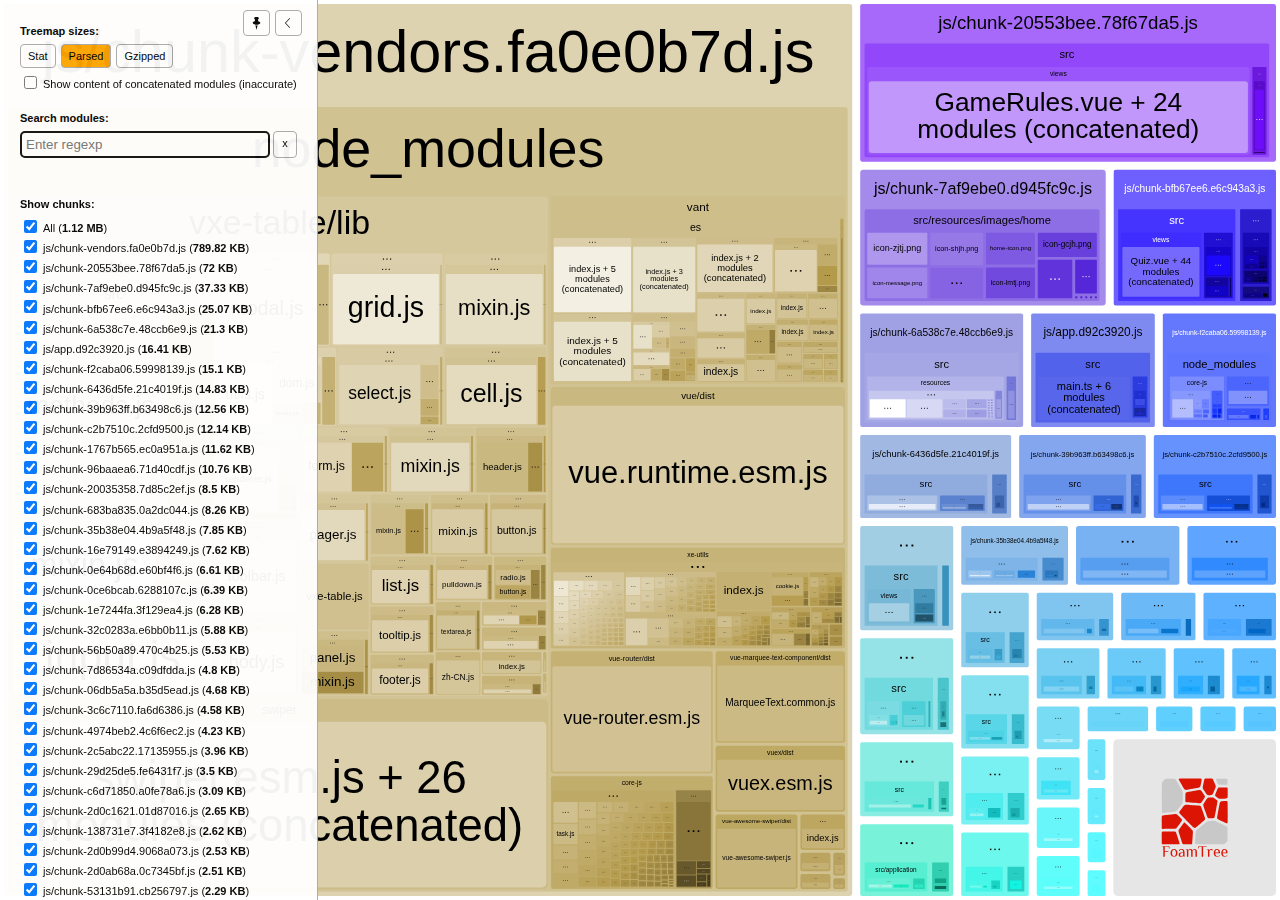
==== report.html @ f6bee9e3 "1" ====
<!DOCTYPE html>
<html>
  <head>
    <meta charset="UTF-8"/>
    <meta name="viewport" content="width=device-width, initial-scale=1"/>
    <title>vuemobile [28 Apr 2021 at 13:41]</title>
    <link rel="shortcut icon" href="[data-uri]" type="image/x-icon" />

    <script>
      window.enableWebSocket = false;
    </script>
    
  <!-- viewer.js -->
  <script>
    !function(e){var t={};function n(r){if(t[r])return t[r].exports;var i=t[r]={i:r,l:!1,exports:{}};return e[r].call(i.exports,i,i.exports,n),i.l=!0,i.exports}n.m=e,n.c=t,n.d=function(e,t,r){n.o(e,t)||Object.defineProperty(e,t,{enumerable:!0,get:r})},n.r=function(e){"undefined"!=typeof Symbol&&Symbol.toStringTag&&Object.defineProperty(e,Symbol.toStringTag,{value:"Module"}),Object.defineProperty(e,"__esModule",{value:!0})},n.t=function(e,t){if(1&t&&(e=n(e)),8&t)return e;if(4&t&&"object"==typeof e&&e&&e.__esModule)return e;var r=Object.create(null);if(n.r(r),Object.defineProperty(r,"default",{enumerable:!0,value:e}),2&t&&"string"!=typeof e)for(var i in e)n.d(r,i,function(t){return e[t]}.bind(null,i));return r},n.n=function(e){var t=e&&e.__esModule?function(){return e.default}:function(){return e};return n.d(t,"a",t),t},n.o=function(e,t){return Object.prototype.hasOwnProperty.call(e,t)},n.p="/",n(n.s=69)}([function(e,t,n){var r;
/*!
  Copyright (c) 2017 Jed Watson.
  Licensed under the MIT License (MIT), see
  http://jedwatson.github.io/classnames
*/!function(){"use strict";var n={}.hasOwnProperty;function i(){for(var e=[],t=0;t<arguments.length;t++){var r=arguments[t];if(r){var o=typeof r;if("string"===o||"number"===o)e.push(r);else if(Array.isArray(r)&&r.length){var a=i.apply(null,r);a&&e.push(a)}else if("object"===o)for(var s in r)n.call(r,s)&&r[s]&&e.push(s)}}return e.join(" ")}e.exports?(i.default=i,e.exports=i):void 0===(r=function(){return i}.apply(t,[]))||(e.exports=r)}()},function(e,t,n){var r=n(40);"string"==typeof r&&(r=[[e.i,r,""]]);var i={hmr:!0,transform:void 0,insertInto:void 0};n(3)(r,i);r.locals&&(e.exports=r.locals)},function(e,t,n){"use strict";e.exports=function(e){var t=[];return t.toString=function(){return this.map((function(t){var n=function(e,t){var n=e[1]||"",r=e[3];if(!r)return n;if(t&&"function"==typeof btoa){var i=(a=r,"/*# sourceMappingURL=data:application/json;charset=utf-8;base64,"+btoa(unescape(encodeURIComponent(JSON.stringify(a))))+" */"),o=r.sources.map((function(e){return"/*# sourceURL="+r.sourceRoot+e+" */"}));return[n].concat(o).concat([i]).join("\n")}var a;return[n].join("\n")}(t,e);return t[2]?"@media "+t[2]+"{"+n+"}":n})).join("")},t.i=function(e,n){"string"==typeof e&&(e=[[null,e,""]]);for(var r={},i=0;i<this.length;i++){var o=this[i][0];null!=o&&(r[o]=!0)}for(i=0;i<e.length;i++){var a=e[i];null!=a[0]&&r[a[0]]||(n&&!a[2]?a[2]=n:n&&(a[2]="("+a[2]+") and ("+n+")"),t.push(a))}},t}},function(e,t,n){var r,i,o={},a=(r=function(){return window&&document&&document.all&&!window.atob},function(){return void 0===i&&(i=r.apply(this,arguments)),i}),s=function(e,t){return t?t.querySelector(e):document.querySelector(e)},u=function(e){var t={};return function(e,n){if("function"==typeof e)return e();if(void 0===t[e]){var r=s.call(this,e,n);if(window.HTMLIFrameElement&&r instanceof window.HTMLIFrameElement)try{r=r.contentDocument.head}catch(i){r=null}t[e]=r}return t[e]}}(),l=null,c=0,h=[],f=n(29);function d(e,t){for(var n=0;n<e.length;n++){var r=e[n],i=o[r.id];if(i){i.refs++;for(var a=0;a<i.parts.length;a++)i.parts[a](r.parts[a]);for(;a<r.parts.length;a++)i.parts.push(m(r.parts[a],t))}else{var s=[];for(a=0;a<r.parts.length;a++)s.push(m(r.parts[a],t));o[r.id]={id:r.id,refs:1,parts:s}}}}function p(e,t){for(var n=[],r={},i=0;i<e.length;i++){var o=e[i],a=t.base?o[0]+t.base:o[0],s={css:o[1],media:o[2],sourceMap:o[3]};r[a]?r[a].parts.push(s):n.push(r[a]={id:a,parts:[s]})}return n}function g(e,t){var n=u(e.insertInto);if(!n)throw new Error("Couldn't find a style target. This probably means that the value for the 'insertInto' parameter is invalid.");var r=h[h.length-1];if("top"===e.insertAt)r?r.nextSibling?n.insertBefore(t,r.nextSibling):n.appendChild(t):n.insertBefore(t,n.firstChild),h.push(t);else if("bottom"===e.insertAt)n.appendChild(t);else{if("object"!=typeof e.insertAt||!e.insertAt.before)throw new Error("[Style Loader]\n\n Invalid value for parameter 'insertAt' ('options.insertAt') found.\n Must be 'top', 'bottom', or Object.\n (https://github.com/webpack-contrib/style-loader#insertat)\n");var i=u(e.insertAt.before,n);n.insertBefore(t,i)}}function b(e){if(null===e.parentNode)return!1;e.parentNode.removeChild(e);var t=h.indexOf(e);t>=0&&h.splice(t,1)}function v(e){var t=document.createElement("style");if(void 0===e.attrs.type&&(e.attrs.type="text/css"),void 0===e.attrs.nonce){var r=function(){0;return n.nc}();r&&(e.attrs.nonce=r)}return y(t,e.attrs),g(e,t),t}function y(e,t){Object.keys(t).forEach((function(n){e.setAttribute(n,t[n])}))}function m(e,t){var n,r,i,o;if(t.transform&&e.css){if(!(o="function"==typeof t.transform?t.transform(e.css):t.transform.default(e.css)))return function(){};e.css=o}if(t.singleton){var a=c++;n=l||(l=v(t)),r=C.bind(null,n,a,!1),i=C.bind(null,n,a,!0)}else e.sourceMap&&"function"==typeof URL&&"function"==typeof URL.createObjectURL&&"function"==typeof URL.revokeObjectURL&&"function"==typeof Blob&&"function"==typeof btoa?(n=function(e){var t=document.createElement("link");return void 0===e.attrs.type&&(e.attrs.type="text/css"),e.attrs.rel="stylesheet",y(t,e.attrs),g(e,t),t}(t),r=T.bind(null,n,t),i=function(){b(n),n.href&&URL.revokeObjectURL(n.href)}):(n=v(t),r=S.bind(null,n),i=function(){b(n)});return r(e),function(t){if(t){if(t.css===e.css&&t.media===e.media&&t.sourceMap===e.sourceMap)return;r(e=t)}else i()}}e.exports=function(e,t){if("undefined"!=typeof DEBUG&&DEBUG&&"object"!=typeof document)throw new Error("The style-loader cannot be used in a non-browser environment");(t=t||{}).attrs="object"==typeof t.attrs?t.attrs:{},t.singleton||"boolean"==typeof t.singleton||(t.singleton=a()),t.insertInto||(t.insertInto="head"),t.insertAt||(t.insertAt="bottom");var n=p(e,t);return d(n,t),function(e){for(var r=[],i=0;i<n.length;i++){var a=n[i];(s=o[a.id]).refs--,r.push(s)}e&&d(p(e,t),t);for(i=0;i<r.length;i++){var s;if(0===(s=r[i]).refs){for(var u=0;u<s.parts.length;u++)s.parts[u]();delete o[s.id]}}}};var x,w=(x=[],function(e,t){return x[e]=t,x.filter(Boolean).join("\n")});function C(e,t,n,r){var i=n?"":r.css;if(e.styleSheet)e.styleSheet.cssText=w(t,i);else{var o=document.createTextNode(i),a=e.childNodes;a[t]&&e.removeChild(a[t]),a.length?e.insertBefore(o,a[t]):e.appendChild(o)}}function S(e,t){var n=t.css,r=t.media;if(r&&e.setAttribute("media",r),e.styleSheet)e.styleSheet.cssText=n;else{for(;e.firstChild;)e.removeChild(e.firstChild);e.appendChild(document.createTextNode(n))}}function T(e,t,n){var r=n.css,i=n.sourceMap,o=void 0===t.convertToAbsoluteUrls&&i;(t.convertToAbsoluteUrls||o)&&(r=f(r)),i&&(r+="\n/*# sourceMappingURL=data:application/json;base64,"+btoa(unescape(encodeURIComponent(JSON.stringify(i))))+" */");var a=new Blob([r],{type:"text/css"}),s=e.href;e.href=URL.createObjectURL(a),s&&URL.revokeObjectURL(s)}},function(e,t,n){var r=n(32);"string"==typeof r&&(r=[[e.i,r,""]]);var i={hmr:!0,transform:void 0,insertInto:void 0};n(3)(r,i);r.locals&&(e.exports=r.locals)},function(e,t,n){"use strict";
/**
 * filesize
 *
 * @copyright 2018 Jason Mulligan <jason.mulligan@avoidwork.com>
 * @license BSD-3-Clause
 * @version 3.6.1
 */!function(t){var n=/^(b|B)$/,r={iec:{bits:["b","Kib","Mib","Gib","Tib","Pib","Eib","Zib","Yib"],bytes:["B","KiB","MiB","GiB","TiB","PiB","EiB","ZiB","YiB"]},jedec:{bits:["b","Kb","Mb","Gb","Tb","Pb","Eb","Zb","Yb"],bytes:["B","KB","MB","GB","TB","PB","EB","ZB","YB"]}},i={iec:["","kibi","mebi","gibi","tebi","pebi","exbi","zebi","yobi"],jedec:["","kilo","mega","giga","tera","peta","exa","zetta","yotta"]};function o(e){var t=arguments.length>1&&void 0!==arguments[1]?arguments[1]:{},o=[],a=0,s=void 0,u=void 0,l=void 0,c=void 0,h=void 0,f=void 0,d=void 0,p=void 0,g=void 0,b=void 0,v=void 0,y=void 0,m=void 0,x=void 0,w=void 0;if(isNaN(e))throw new Error("Invalid arguments");return l=!0===t.bits,v=!0===t.unix,u=t.base||2,b=void 0!==t.round?t.round:v?1:2,y=void 0!==t.separator&&t.separator||"",m=void 0!==t.spacer?t.spacer:v?"":" ",w=t.symbols||t.suffixes||{},x=2===u&&t.standard||"jedec",g=t.output||"string",h=!0===t.fullform,f=t.fullforms instanceof Array?t.fullforms:[],s=void 0!==t.exponent?t.exponent:-1,c=u>2?1e3:1024,(d=(p=Number(e))<0)&&(p=-p),(-1===s||isNaN(s))&&(s=Math.floor(Math.log(p)/Math.log(c)))<0&&(s=0),s>8&&(s=8),0===p?(o[0]=0,o[1]=v?"":r[x][l?"bits":"bytes"][s]):(a=p/(2===u?Math.pow(2,10*s):Math.pow(1e3,s)),l&&(a*=8)>=c&&s<8&&(a/=c,s++),o[0]=Number(a.toFixed(s>0?b:0)),o[1]=10===u&&1===s?l?"kb":"kB":r[x][l?"bits":"bytes"][s],v&&(o[1]="jedec"===x?o[1].charAt(0):s>0?o[1].replace(/B$/,""):o[1],n.test(o[1])&&(o[0]=Math.floor(o[0]),o[1]=""))),d&&(o[0]=-o[0]),o[1]=w[o[1]]||o[1],"array"===g?o:"exponent"===g?s:"object"===g?{value:o[0],suffix:o[1],symbol:o[1]}:(h&&(o[1]=f[s]?f[s]:i[x][s]+(l?"bit":"byte")+(1===o[0]?"":"s")),y.length>0&&(o[0]=o[0].toString().replace(".",y)),o.join(m))}o.partial=function(e){return function(t){return o(t,e)}},e.exports=o}("undefined"!=typeof window&&window)},function(e,t,n){var r=n(48);"string"==typeof r&&(r=[[e.i,r,""]]);var i={hmr:!0,transform:void 0,insertInto:void 0};n(3)(r,i);r.locals&&(e.exports=r.locals)},function(e,t,n){var r=n(37);"string"==typeof r&&(r=[[e.i,r,""]]);var i={hmr:!0,transform:void 0,insertInto:void 0};n(3)(r,i);r.locals&&(e.exports=r.locals)},function(e,t,n){var r=n(59),i=n(14),o=/[&<>"']/g,a=RegExp(o.source);e.exports=function(e){return(e=i(e))&&a.test(e)?e.replace(o,r):e}},function(e,t,n){var r=n(30);"string"==typeof r&&(r=[[e.i,r,""]]);var i={hmr:!0,transform:void 0,insertInto:void 0};n(3)(r,i);r.locals&&(e.exports=r.locals)},function(e,t,n){var r=n(31);"string"==typeof r&&(r=[[e.i,r,""]]);var i={hmr:!0,transform:void 0,insertInto:void 0};n(3)(r,i);r.locals&&(e.exports=r.locals)},function(e,t,n){var r=n(36);"string"==typeof r&&(r=[[e.i,r,""]]);var i={hmr:!0,transform:void 0,insertInto:void 0};n(3)(r,i);r.locals&&(e.exports=r.locals)},function(e,t,n){var r=n(61);"string"==typeof r&&(r=[[e.i,r,""]]);var i={hmr:!0,transform:void 0,insertInto:void 0};n(3)(r,i);r.locals&&(e.exports=r.locals)},function(e,t,n){var r=n(19).Symbol;e.exports=r},function(e,t,n){var r=n(56);e.exports=function(e){return null==e?"":r(e)}},function(e,t,n){var r=n(28);"string"==typeof r&&(r=[[e.i,r,""]]);var i={hmr:!0,transform:void 0,insertInto:void 0};n(3)(r,i);r.locals&&(e.exports=r.locals)},function(e,t,n){var r=n(38);"string"==typeof r&&(r=[[e.i,r,""]]);var i={hmr:!0,transform:void 0,insertInto:void 0};n(3)(r,i);r.locals&&(e.exports=r.locals)},function(e,t,n){var r=n(39);"string"==typeof r&&(r=[[e.i,r,""]]);var i={hmr:!0,transform:void 0,insertInto:void 0};n(3)(r,i);r.locals&&(e.exports=r.locals)},function(e,t){e.exports=function(e){var t=typeof e;return null!=e&&("object"==t||"function"==t)}},function(e,t,n){var r=n(42),i="object"==typeof self&&self&&self.Object===Object&&self,o=r||i||Function("return this")();e.exports=o},function(e,t,n){var r=n(44),i=n(47);e.exports=function(e){return"symbol"==typeof e||i(e)&&"[object Symbol]"==r(e)}},function(e,t){var n=RegExp("[\\u200d\\ud800-\\udfff\\u0300-\\u036f\\ufe20-\\ufe2f\\u20d0-\\u20ff\\ufe0e\\ufe0f]");e.exports=function(e){return n.test(e)}},function(e,t){
/**
 * Carrot Search FoamTree HTML5 (demo variant)
 * v3.4.5, 4fa198d722d767b68d0409e88290ea6de98d1eaa/4fa198d7, build FOAMTREE-SOFTWARE4-DIST-39, Jul 26, 2017
 * 
 * Carrot Search confidential.
 * Copyright 2002-2017, Carrot Search s.c, All Rights Reserved.
 */
!function(){var e,t=function(){var e,n=window.navigator.userAgent;try{window.localStorage.setItem("ftap5caavc","ftap5caavc"),window.localStorage.removeItem("ftap5caavc"),e=!0}catch(r){e=!1}return{of:function(){return/webkit/i.test(n)},mf:function(){return/Mac/.test(n)},lf:function(){return/iPad|iPod|iPhone/.test(n)},hf:function(){return/Android/.test(n)},ii:function(){return"ontouchstart"in window||!!window.DocumentTouch&&document instanceof window.DocumentTouch},hi:function(){return e},gi:function(){var e=document.createElement("canvas");return!(!e.getContext||!e.getContext("2d"))},Dd:function(e,n){return[].forEach&&t.gi()?e&&e():n&&n()}}}(),n=function(){function e(){return window.performance&&(window.performance.now||window.performance.mozNow||window.performance.msNow||window.performance.oNow||window.performance.webkitNow)||Date.now}var t=e();return{create:function(){return{now:(t=e(),function(){return t.call(window.performance)})};var t},now:function(){return t.call(window.performance)}}}();function r(){function r(){if(!u)throw"AF0";var e=n.now();0!==l&&(o.Kd=e-l),l=e,s=s.filter((function(e){return null!==e})),o.frames++;for(var t=0;t<s.length;t++){var r=s[t];null!==r&&(!0===r.ye.call(r.Yg)?s[t]=null:m.Sc(r.repeat)&&(r.repeat=r.repeat-1,0>=r.repeat&&(s[t]=null)))}s=s.filter((function(e){return null!==e})),u=!1,i(),0!==(e=n.now()-e)&&(o.Jd=e),o.totalTime+=e,o.Oe=1e3*o.frames/o.totalTime,l=0===s.length?0:n.now()}function i(){0<s.length&&!u&&(u=!0,a(r))}var o=this.rg={frames:0,totalTime:0,Jd:0,Kd:0,Oe:0};e=o;var a=t.lf()?function(e){window.setTimeout(e,0)}:window.requestAnimationFrame||window.webkitRequestAnimationFrame||window.mozRequestAnimationFrame||window.oRequestAnimationFrame||window.msRequestAnimationFrame||function(){var e=n.create();return function(t){var n=0;window.setTimeout((function(){var r=e.now();t(),n=e.now()-r}),16>n?16-n:0)}}(),s=[],u=!1,l=0;this.repeat=function(e,t,n){this.cancel(e),s.push({ye:e,Yg:n,repeat:t}),i()},this.d=function(e,t){this.repeat(e,1,t)},this.cancel=function(e){for(var t=0;t<s.length;t++){var n=s[t];null!==n&&n.ye===e&&(s[t]=null)}},this.k=function(){s=[]}}var i,o=t.Dd((function(){function e(){this.buffer=[],this.oa=0,this.Gc=m.extend({},s)}function t(e){return function(){var t,n=this.buffer,r=this.oa;for(n[r++]="call",n[r++]=e,n[r++]=arguments.length,t=0;t<arguments.length;t++)n[r++]=arguments[t];this.oa=r}}function n(e){return function(){return r[e].apply(r,arguments)}}(i=document.createElement("canvas")).width=1,i.height=1;var r=i.getContext("2d"),i=["font"],a="fillStyle globalAlpha globalCompositeOperation lineCap lineDashOffset lineJoin lineWidth miterLimit shadowBlur shadowColor shadowOffsetX shadowOffsetY strokeStyle textAlign textBaseline".split(" "),s={};return a.concat(i).forEach((function(e){s[e]=r[e]})),e.prototype.clear=function(){this.oa=0},e.prototype.Na=function(){return 0===this.oa},e.prototype.Ta=function(e){e instanceof o?function(e,t,n){for(var r=0,i=e.oa,o=e.buffer;r<n;)o[i++]=t[r++];e.oa=i}(e,this.buffer,this.oa):function(e,t,n,r){for(var i=0;i<n;)switch(t[i++]){case"set":e[t[i++]]=t[i++];break;case"setGlobalAlpha":e[t[i++]]=t[i++]*r;break;case"call":var o=t[i++];switch(t[i++]){case 0:e[o]();break;case 1:e[o](t[i++]);break;case 2:e[o](t[i++],t[i++]);break;case 3:e[o](t[i++],t[i++],t[i++]);break;case 4:e[o](t[i++],t[i++],t[i++],t[i++]);break;case 5:e[o](t[i++],t[i++],t[i++],t[i++],t[i++]);break;case 6:e[o](t[i++],t[i++],t[i++],t[i++],t[i++],t[i++]);break;case 7:e[o](t[i++],t[i++],t[i++],t[i++],t[i++],t[i++],t[i++]);break;case 8:e[o](t[i++],t[i++],t[i++],t[i++],t[i++],t[i++],t[i++],t[i++]);break;case 9:e[o](t[i++],t[i++],t[i++],t[i++],t[i++],t[i++],t[i++],t[i++],t[i++]);break;default:throw"CB0"}}}(e,this.buffer,this.oa,m.B(e.globalAlpha,1))},e.prototype.replay=e.prototype.Ta,e.prototype.d=function(){return new e},e.prototype.scratch=e.prototype.d,"arc arcTo beginPath bezierCurveTo clearRect clip closePath drawImage fill fillRect fillText lineTo moveTo putImageData quadraticCurveTo rect rotate scale setLineDash setTransform stroke strokeRect strokeText transform translate".split(" ").forEach((function(n){e.prototype[n]=t(n)})),["measureText","createLinearGradient","createRadialGradient","createPattern","getLineDash"].forEach((function(t){e.prototype[t]=n(t)})),["save","restore"].forEach((function(r){e.prototype[r]=function(e,t){return function(){e.apply(this,arguments),t.apply(this,arguments)}}(t(r),n(r))})),i.forEach((function(t){Object.defineProperty(e.prototype,t,{set:function(e){r[t]=e,this.Gc[t]=e;var n=this.buffer;n[this.oa++]="set",n[this.oa++]=t,n[this.oa++]=e},get:function(){return this.Gc[t]}})})),a.forEach((function(t){Object.defineProperty(e.prototype,t,{set:function(e){this.Gc[t]=e;var n=this.buffer;n[this.oa++]="globalAlpha"===t?"setGlobalAlpha":"set",n[this.oa++]=t,n[this.oa++]=e},get:function(){return this.Gc[t]}})})),e.prototype.roundRect=function(e,t,n,r,i){this.beginPath(),this.moveTo(e+i,t),this.lineTo(e+n-i,t),this.quadraticCurveTo(e+n,t,e+n,t+i),this.lineTo(e+n,t+r-i),this.quadraticCurveTo(e+n,t+r,e+n-i,t+r),this.lineTo(e+i,t+r),this.quadraticCurveTo(e,t+r,e,t+r-i),this.lineTo(e,t+i),this.quadraticCurveTo(e,t,e+i,t),this.closePath()},e.prototype.fillPolygonWithText=function(e,t,n,r,i){i||(i={});var a={sb:m.B(i.maxFontSize,D.Ea.sb),Zc:m.B(i.minFontSize,D.Ea.Zc),lineHeight:m.B(i.lineHeight,D.Ea.lineHeight),pb:m.B(i.horizontalPadding,D.Ea.pb),eb:m.B(i.verticalPadding,D.Ea.eb),tb:m.B(i.maxTotalTextHeight,D.Ea.tb),fontFamily:m.B(i.fontFamily,D.Ea.fontFamily),fontStyle:m.B(i.fontStyle,D.Ea.fontStyle),fontVariant:m.B(i.fontVariant,D.Ea.fontVariant),fontWeight:m.B(i.fontWeight,D.Ea.fontWeight),verticalAlign:m.B(i.verticalAlign,D.Ea.verticalAlign)},s=i.cache;if(s&&m.Q(i,"area")){s.jd||(s.jd=new o);var u=i.area,l=m.B(i.cacheInvalidationThreshold,.05);e=D.xe(a,this,r,e,z.q(e,{}),{x:t,y:n},i.allowForcedSplit||!1,i.allowEllipsis||!1,s,u,l,i.invalidateCache)}else e=D.Le(a,this,r,e,z.q(e,{}),{x:t,y:n},i.allowForcedSplit||!1,i.allowEllipsis||!1);return e.la?{fit:!0,lineCount:e.mc,fontSize:e.fontSize,box:{x:e.da.x,y:e.da.y,w:e.da.f,h:e.da.i},ellipsis:e.ec}:{fit:!1}},e})),a=t.Dd((function(){function e(e){this.O=e,this.d=[],this.Ib=[void 0],this.Nc=["#SIZE#px sans-serif"],this.Ld=[0],this.Md=[1],this.ie=[0],this.je=[0],this.ke=[0],this.Qd=[10],this.hc=[10],this.Sb=[this.Ib,this.Nc,this.hc,this.Ld,this.Md,this.ie,this.Qd,this.je,this.ke],this.ga=[1,0,0,1,0,0]}function t(e){var t=e.O,n=e.Sb[0].length-1;e.Ib[n]&&(t.setLineDash(e.Ib[n]),t.Tj=e.Ld[n]),t.miterLimit=e.Qd[n],t.lineWidth=e.Md[n],t.shadowBlur=e.ie[n],t.shadowOffsetX=e.je[n],t.shadowOffsetY=e.ke[n],t.font=e.Nc[n].replace("#SIZE#",e.hc[n].toString())}function n(e,t,n){return e*n[0]+t*n[2]+n[4]}function r(e,t,n){return e*n[1]+t*n[3]+n[5]}function i(e,t){for(var n=0;n<e.length;n++)e[n]*=t[0];return e}e.prototype.save=function(){this.d.push(this.ga.slice(0));for(var e=0;e<this.Sb.length;e++){var t=this.Sb[e];t.push(t[t.length-1])}this.O.save()},e.prototype.restore=function(){this.ga=this.d.pop();for(var e=0;e<this.Sb.length;e++)this.Sb[e].pop();this.O.restore(),t(this)},e.prototype.scale=function(e,n){(r=this.ga)[0]*=e,r[1]*=e,r[2]*=n,r[3]*=n;var r=this.ga,o=this.Sb,a=o[0].length-1,s=this.Ib[a];for(s&&i(s,r),s=2;s<o.length;s++){o[s][a]*=r[0]}t(this)},e.prototype.translate=function(e,t){var n=this.ga;n[4]+=n[0]*e+n[2]*t,n[5]+=n[1]*e+n[3]*t},["moveTo","lineTo"].forEach((function(t){e.prototype[t]=function(e){return function(t,i){var o=this.ga;return this.O[e].call(this.O,n(t,i,o),r(t,i,o))}}(t)})),["clearRect","fillRect","strokeRect","rect"].forEach((function(t){e.prototype[t]=function(e){return function(t,i,o,a){var s=this.ga;return this.O[e].call(this.O,n(t,i,s),r(t,i,s),o*s[0],a*s[3])}}(t)})),"fill stroke beginPath closePath clip createImageData createPattern getImageData putImageData getLineDash setLineDash".split(" ").forEach((function(t){e.prototype[t]=function(e){return function(){return this.O[e].apply(this.O,arguments)}}(t)})),[{vb:"lineDashOffset",zb:function(e){return e.Ld}},{vb:"lineWidth",zb:function(e){return e.Md}},{vb:"miterLimit",zb:function(e){return e.Qd}},{vb:"shadowBlur",zb:function(e){return e.ie}},{vb:"shadowOffsetX",zb:function(e){return e.je}},{vb:"shadowOffsetY",zb:function(e){return e.ke}}].forEach((function(t){Object.defineProperty(e.prototype,t.vb,{set:function(e){var n=t.zb(this);e*=this.ga[0],n[n.length-1]=e,this.O[t.vb]=e}})}));var o=/(\d+(?:\.\d+)?)px/;return Object.defineProperty(e.prototype,"font",{set:function(e){var t=o.exec(e);if(1<t.length){var n=this.hc.length-1;this.hc[n]=parseFloat(t[1]),this.Nc[n]=e.replace(o,"#SIZE#px"),this.O.font=this.Nc[n].replace("#SIZE#",(this.hc[n]*this.ga[0]).toString())}}}),"fillStyle globalAlpha globalCompositeOperation lineCap lineJoin shadowColor strokeStyle textAlign textBaseline".split(" ").forEach((function(t){Object.defineProperty(e.prototype,t,{set:function(e){this.O[t]=e}})})),e.prototype.arc=function(e,t,i,o,a,s){var u=this.ga;this.O.arc(n(e,t,u),r(e,t,u),i*u[0],o,a,s)},e.prototype.arcTo=function(e,t,i,o,a){var s=this.ga;this.O.arc(n(e,t,s),r(e,t,s),n(i,o,s),r(i,o,s),a*s[0])},e.prototype.bezierCurveTo=function(e,t,i,o,a,s){var u=this.ga;this.O.bezierCurveTo(n(e,t,u),r(e,t,u),n(i,o,u),r(i,o,u),n(a,s,u),r(a,s,u))},e.prototype.drawImage=function(e,t,i,o,a,s,u,l,c){function h(t,i,o,a){d.push(n(t,i,f)),d.push(r(t,i,f)),o=m.V(o)?e.width:o,a=m.V(a)?e.height:a,d.push(o*f[0]),d.push(a*f[3])}var f=this.ga,d=[e];m.V(s)?h(t,i,o,a):h(s,u,l,c),this.O.drawImage.apply(this.O,d)},e.prototype.quadraticCurveTo=function(e,t,i,o){var a=this.ga;this.O.quadraticCurveTo(n(e,t,a),r(e,t,a),n(i,o,a),r(i,o,a))},e.prototype.fillText=function(e,t,i,o){var a=this.ga;this.O.fillText(e,n(t,i,a),r(t,i,a),m.Sc(o)?o*a[0]:1e20)},e.prototype.setLineDash=function(e){e=i(e.slice(0),this.ga),this.Ib[this.Ib.length-1]=e,this.O.setLineDash(e)},e})),s=(i=!t.of()||t.lf()||t.hf()?1:7,{eh:function(){function e(e){e.beginPath(),u.le(e,l)}(a=document.createElement("canvas")).width=800,a.height=600;var t,r=a.getContext("2d"),o=a.width,a=a.height,s=0,l=[{x:0,y:100}];for(t=1;6>=t;t++)s=2*t*Math.PI/6,l.push({x:0+100*Math.sin(s),y:0+100*Math.cos(s)});t={polygonPlainFill:[e,function(e){e.fillStyle="rgb(255, 0, 0)",e.fill()}],polygonPlainStroke:[e,function(e){e.strokeStyle="rgb(128, 0, 0)",e.lineWidth=2,e.closePath(),e.stroke()}],polygonGradientFill:[e,function(e){var t=e.createRadialGradient(0,0,10,0,0,60);t.addColorStop(0,"rgb(255, 0, 0)"),t.addColorStop(1,"rgb(255, 255, 0)"),e.fillStyle=t,e.fill()}],polygonGradientStroke:[e,function(e){var t=e.createLinearGradient(-100,-100,100,100);t.addColorStop(0,"rgb(224, 0, 0)"),t.addColorStop(1,"rgb(32, 0, 0)"),e.strokeStyle=t,e.lineWidth=2,e.closePath(),e.stroke()}],polygonExposureShadow:[e,function(e){e.shadowBlur=50,e.shadowColor="rgba(0, 0, 0, 1)",e.fillStyle="rgba(0, 0, 0, 1)",e.globalCompositeOperation="source-over",e.fill(),e.shadowBlur=0,e.shadowColor="transparent",e.globalCompositeOperation="destination-out",e.fill()}],labelPlainFill:[function(e){e.fillStyle="#000",e.font="24px sans-serif",e.textAlign="center"},function(e){e.fillText("Some text",0,-16),e.fillText("for testing purposes",0,16)}]},s=100/Object.keys(t).length;var c,h=n.now(),f={};for(c in t){var d,p=t[c],g=n.now(),b=0;do{for(r.save(),r.translate(Math.random()*o,Math.random()*a),d=3*Math.random()+.5,r.scale(d,d),d=0;d<p.length;d++)p[d](r);r.restore(),b++,d=n.now()}while(d-g<s);f[c]=i*(d-g)/b}return f.total=n.now()-h,f}}),u={le:function(e,t){var n=t[0];e.moveTo(n.x,n.y);for(var r=t.length-1;0<r;r--)n=t[r],e.lineTo(n.x,n.y)},rj:function(e,t,n,r){var i,o,a,s,u,l=[],c=0,h=t.length;for(a=0;a<h;a++)i=t[a],o=t[(a+1)%h],i=z.d(i,o),i=Math.sqrt(i),l.push(i),c+=i;n=r*(n+.5*r*c/h),r={};c={};var f={};for(a=0;a<h;a++)i=t[a],o=t[(a+1)%h],s=t[(a+2)%h],u=l[(a+1)%h],u=Math.min(.5,n/u),z.Aa(1-u,o,s,c),z.Aa(u,o,s,f),0==a&&(s=Math.min(.5,n/l[0]),z.Aa(s,i,o,r),e.moveTo(r.x,r.y)),e.quadraticCurveTo(o.x,o.y,c.x,c.y),e.lineTo(f.x,f.y);return!0}};function l(e){function t(e){c[e].style.opacity=f*h[e]}function n(e){e.width=Math.round(o*e.n),e.height=Math.round(a*e.n)}function r(){return/relative|absolute|fixed/.test(window.getComputedStyle(i,null).getPropertyValue("position"))}var i,o,a,s,u,l=[],c={},h={},f=0;this.H=function(t){i=t,r()||(i.style.position="relative"),0!=i.clientWidth&&0!=i.clientHeight||I.Pa("element has zero dimensions: "+i.clientWidth+" x "+i.clientHeight+"."),i.innerHTML="",o=i.clientWidth,a=i.clientHeight,s=0!==o?o:void 0,u=0!==a?a:void 0,"embedded"===i.getAttribute("data-foamtree")&&I.Pa("visualization already embedded in the element."),i.setAttribute("data-foamtree","embedded"),e.c.p("stage:initialized",this,i,o,a)},this.lb=function(){i.removeAttribute("data-foamtree"),l=[],c={},e.c.p("stage:disposed",this,i)},this.k=function(){if(r()||(i.style.position="relative"),o=i.clientWidth,a=i.clientHeight,0!==o&&0!==a&&(o!==s||a!==u)){for(var t=l.length-1;0<=t;t--)n(l[t]);e.c.p("stage:resized",s,u,o,a),s=o,u=a}},this.fj=function(e,t){e.n=t,n(e)},this.oc=function(r,o,a){var s=document.createElement("canvas");return s.setAttribute("style","position: absolute; top: 0; bottom: 0; left: 0; right: 0; width: 100%; height: 100%; -webkit-touch-callout: none; -webkit-user-select: none; -moz-user-select: none; -ms-user-select: none; user-select: none;"),s.n=o,n(s),l.push(s),c[r]=s,h[r]=1,t(r),a||i.appendChild(s),e.c.p("stage:newLayer",r,s),s},this.kc=function(e,n){return m.V(n)||(h[e]=n,t(e)),h[e]},this.d=function(e){return m.V(e)||(f=e,m.Ga(c,(function(e,n){t(n)}))),f}}function c(e){function t(e,t,n){return y=!0,p.x=0,p.y=0,g.x=0,g.y=0,a=f,s.x=d.x,s.y=d.y,t(),u*=e,l=n?u/a:e,l=Math.max(.25/a,l),!0}function n(e,t){return t.x=e.x/f+d.x,t.y=e.y/f+d.y,t}function r(e,t,n,r,i,o,a,s,u){var l=(e-n)*(o-s)-(t-r)*(i-a);return!(1e-5>Math.abs(l))&&(u.x=((e*r-t*n)*(i-a)-(e-n)*(i*s-o*a))/l,u.y=((e*r-t*n)*(o-s)-(t-r)*(i*s-o*a))/l,!0)}var i,o,a=1,s={x:0,y:0},u=1,l=1,c=1,h={x:0,y:0},f=1,d={x:0,y:0},p={x:0,y:0},g={x:0,y:0},b={x:0,y:0,f:0,i:0},v={x:0,y:0,f:0,i:0,scale:1},y=!0;e.c.j("stage:initialized",(function(e,t,n,r){i=n,o=r,b.x=0,b.y=0,b.f=n,b.i=r,v.x=0,v.y=0,v.f=n,v.i=r,v.scale=1})),e.c.j("stage:resized",(function(e,t,n,r){function a(e){e.x*=l,e.y*=c}function u(e){a(e),e.f*=l,e.i*=c}i=n,o=r;var l=n/e,c=r/t;a(s),a(d),a(h),a(p),a(g),u(b),u(v)})),this.Yb=function(e,r){return t(r,(function(){n(e,h)}),!0)},this.Y=function(e,n){if(1==Math.round(1e4*n)/1e4){var i=b.x-d.x,o=b.y-d.y;return t(1,(function(){}),!0),this.d(-i,-o)}return t(n,(function(){for(var t=!1;!t;){t=Math.random();var n=Math.random(),i=Math.random(),o=Math.random();t=r(e.x+t*e.f,e.y+n*e.i,b.x+t*b.f,b.y+n*b.i,e.x+i*e.f,e.y+o*e.i,b.x+i*b.f,b.y+o*b.i,h)}}),!0)},this.sc=function(e,n){var a,s,u,l;return(a=e.f/e.i)<(s=i/o)?(u=e.i*s,l=e.i,a=e.x-.5*(u-e.f),s=e.y):a>s?(u=e.f,l=e.f*o/i,a=e.x,s=e.y-.5*(l-e.i)):(a=e.x,s=e.y,u=e.f,l=e.i),a-=u*n,u*=1+2*n,r(a,s-=l*n,d.x,d.y,a+u,s,d.x+i/f,d.y,h)?t(i/f/u,m.ta,!1):(y=!1,this.d(f*(d.x-a),f*(d.y-s)))},this.d=function(e,t){var n=Math.round(1e4*e)/1e4,r=Math.round(1e4*t)/1e4;return g.x+=n/f,g.y+=r/f,0!==n||0!==r},this.reset=function(e){return e&&this.content(0,0,i,o),this.Y({x:b.x+d.x,y:b.y+d.y,f:b.f/f,i:b.i/f},c/u)},this.Qb=function(e){c=Math.min(1,Math.round(1e4*(e||u))/1e4)},this.k=function(){return d.x<b.x?(b.x-d.x)*f:d.x+i/f>b.x+b.f?-(d.x+i/f-b.x-b.f)*f:0},this.A=function(){return d.y<b.y?(b.y-d.y)*f:d.y+o/f>b.y+b.i?-(d.y+o/f-b.y-b.i)*f:0},this.update=function(e){var t=Math.abs(Math.log(l));6>t?t=2:(t/=4,t+=3*t*(1<l?e:1-e)),t=1<l?Math.pow(e,t):1-Math.pow(1-e,t),f=a*(t=(y?t:1)*(l-1)+1),d.x=h.x-(h.x-s.x)/t,d.y=h.y-(h.y-s.y)/t,d.x-=p.x*(1-e)+g.x*e,d.y-=p.y*(1-e)+g.y*e,1===e&&(p.x=g.x,p.y=g.y),v.x=d.x,v.y=d.y,v.f=i/f,v.i=o/f,v.scale=f},this.S=function(e){return e.x=v.x,e.y=v.y,e.scale=v.scale,e},this.absolute=function(e,t){return n(e,t||{})},this.nd=function(e,t){var n=t||{};return n.x=(e.x-d.x)*f,n.y=(e.y-d.y)*f,n},this.Hc=function(e){return this.scale()<c/e},this.Rd=function(){return m.Fd(f,1)},this.scale=function(){return Math.round(1e4*f)/1e4},this.content=function(e,t,n,r){b.x=e,b.y=t,b.f=n,b.i=r},this.Jc=function(e,t){var n;for(n=e.length-1;0<=n;n--){var r=e[n];r.save(),r.scale(f,f),r.translate(-d.x,-d.y)}for(t(v),n=e.length-1;0<=n;n--)(r=e[n]).restore()}}var h=new function(){function e(e){if("hsl"==e.model||"hsla"==e.model)return e;var t,n=e.r/=255,r=e.g/=255,i=e.b/=255,o=Math.max(n,r,i),a=(o+(u=Math.min(n,r,i)))/2;if(o==u)t=u=0;else{var s=o-u,u=.5<a?s/(2-o-u):s/(o+u);switch(o){case n:t=(r-i)/s+(r<i?6:0);break;case r:t=(i-n)/s+2;break;case i:t=(n-r)/s+4}t/=6}return e.h=360*t,e.s=100*u,e.l=100*a,e.model="hsl",e}var t={h:0,s:0,l:0,a:1,model:"hsla"};this.Ba=function(n){return m.Tc(n)?e(h.Hg(n)):m.jc(n)?e(n):t},this.Hg=function(e){var n;return(n=/rgba\(\s*([^,\s]+)\s*,\s*([^,\s]+)\s*,\s*([^,\s]+)\s*,\s*([^,\s]+)\s*\)/.exec(e))&&5==n.length?{r:parseFloat(n[1]),g:parseFloat(n[2]),b:parseFloat(n[3]),a:parseFloat(n[4]),model:"rgba"}:(n=/hsla\(\s*([^,\s]+)\s*,\s*([^,%\s]+)%\s*,\s*([^,\s%]+)%\s*,\s*([^,\s]+)\s*\)/.exec(e))&&5==n.length?{h:parseFloat(n[1]),s:parseFloat(n[2]),l:parseFloat(n[3]),a:parseFloat(n[4]),model:"hsla"}:(n=/rgb\(\s*([^,\s]+)\s*,\s*([^,\s]+)\s*,\s*([^,\s]+)\s*\)/.exec(e))&&4==n.length?{r:parseFloat(n[1]),g:parseFloat(n[2]),b:parseFloat(n[3]),a:1,model:"rgb"}:(n=/hsl\(\s*([^,\s]+)\s*,\s*([^,\s%]+)%\s*,\s*([^,\s%]+)%\s*\)/.exec(e))&&4==n.length?{h:parseFloat(n[1]),s:parseFloat(n[2]),l:parseFloat(n[3]),a:1,model:"hsl"}:(n=/#([0-9a-fA-F]{2})([0-9a-fA-F]{2})([0-9a-fA-F]{2})/.exec(e))&&4==n.length?{r:parseInt(n[1],16),g:parseInt(n[2],16),b:parseInt(n[3],16),a:1,model:"rgb"}:(n=/#([0-9a-fA-F])([0-9a-fA-F])([0-9a-fA-F])/.exec(e))&&4==n.length?{r:17*parseInt(n[1],16),g:17*parseInt(n[2],16),b:17*parseInt(n[3],16),a:1,model:"rgb"}:t},this.Cg=function(e){function t(e,t,n){return 0>n&&(n+=1),1<n&&(n-=1),n<1/6?e+6*(t-e)*n:.5>n?t:n<2/3?e+(t-e)*(2/3-n)*6:e}if("rgb"==e.model||"rgba"==e.model)return Math.sqrt(e.r*e.r*.241+e.g*e.g*.691+e.b*e.b*.068)/255;var n,r;n=e.l/100;var i=e.s/100;if(r=e.h/360,0==e.Wj)n=e=r=n;else{var o=2*n-(i=.5>n?n*(1+i):n+i-n*i);n=t(o,i,r+1/3),e=t(o,i,r),r=t(o,i,r-1/3)}return Math.sqrt(65025*n*n*.241+65025*e*e*.691+65025*r*r*.068)/255},this.Ng=function(e){if(m.Tc(e))return e;if(!m.jc(e))return"#000";switch(e.model){case"hsla":return h.Ig(e);case"hsl":return h.Ac(e);case"rgba":return h.Lg(e);case"rgb":return h.Kg(e);default:return"#000"}},this.Lg=function(e){return"rgba("+(.5+e.r|0)+","+(.5+e.g|0)+","+(.5+e.b|0)+","+e.a+")"},this.Kg=function(e){return"rgba("+(.5+e.r|0)+","+(.5+e.g|0)+","+(.5+e.b|0)+")"},this.Ig=function(e){return"hsla("+(.5+e.h|0)+","+(.5+e.s|0)+"%,"+(.5+e.l|0)+"%,"+e.a+")"},this.Ac=function(e){return"hsl("+(.5+e.h|0)+","+(.5+e.s|0)+"%,"+(.5+e.l|0)+"%)"},this.Y=function(e,t,n){return"hsl("+(.5+e|0)+","+(.5+t|0)+"%,"+(.5+n|0)+"%)"}};function f(){var e,t=!1,n=[],r=this,i=new function(){this.N=function(i){return i&&(t?i.apply(r,e):n.push(i)),this},this.ih=function(e){return r=e,{then:this.N}}};this.J=function(){e=arguments;for(var i=0;i<n.length;i++)n[i].apply(r,e);return t=!0,this},this.L=function(){return i}}function d(e){var t=new f,n=e.length;if(0<e.length)for(var r=e.length-1;0<=r;r--)e[r].N((function(){0==--n&&t.J()}));else t.J();return t.L()}function p(e){var t=0;this.d=function(){t++},this.k=function(){0===--t&&e()},this.clear=function(){t=0},this.A=function(){return 0===t}}var g=function(e,t,n,r){return r=r||{},e=e.getBoundingClientRect(),r.x=t-e.left,r.y=n-e.top,r};function b(){var e=document,t={};this.addEventListener=function(n,r){var i=t[n];i||(i=[],t[n]=i),i.push(r),e.addEventListener(n,r)},this.d=function(){m.Ga(t,(function(t,n){for(var r=t.length-1;0<=r;r--)e.removeEventListener(n,t[r])}))}}function v(e){function n(e){return function(t){r(t)&&e.apply(this,arguments)}}function r(t){for(t=t.target;t;){if(t===e)return!0;t=t.parentElement}return!1}function i(e,t,n){o(e,n=n||{});for(var r=0;r<t.length;r++)t[r].call(e.target,n);return(void 0===n.Mb&&n.zi||"prevent"===n.Mb)&&e.preventDefault(),n}function o(t,n){return g(e,t.clientX,t.clientY,n),n.altKey=t.altKey,n.metaKey=t.metaKey,n.ctrlKey=t.ctrlKey,n.shiftKey=t.shiftKey,n.xb=3===t.which,n}var a=new b,s=[],u=[],l=[],c=[],h=[],f=[],d=[],p=[],v=[],y=[],m=[];this.d=function(e){s.push(e)},this.k=function(e){h.push(e)},this.ya=function(e){u.push(e)},this.Ba=function(e){l.push(e)},this.Pa=function(e){c.push(e)},this.Aa=function(e){m.push(e)},this.za=function(e){f.push(e)},this.Ja=function(e){d.push(e)},this.Y=function(e){p.push(e)},this.A=function(e){v.push(e)},this.S=function(e){y.push(e)},this.lb=function(){a.d()};var x,w,C,S,T={x:0,y:0},M={x:0,y:0},k=!1,j=!1;a.addEventListener("mousedown",n((function(t){if(t.target!==e){var n=i(t,l);M.x=n.x,M.y=n.y,T.x=n.x,T.y=n.y,k=!0,i(t,p),w=!1,x=window.setTimeout((function(){100>z.d(T,n)&&(window.clearTimeout(S),i(t,u),w=!0)}),400)}}))),a.addEventListener("mouseup",(function(e){if(i(e,c),k){if(j&&i(e,y),window.clearTimeout(x),!w&&!j&&r(e)){var t=function(e){var t={};return t.x=e.pageX,t.y=e.pageY,t}(e);C&&100>z.d(t,C)?i(e,h):i(e,s),C=t,S=window.setTimeout((function(){C=null}),350)}j=k=!1}})),a.addEventListener("mousemove",(function(e){var t=o(e,{});r(e)&&i(e,f,{type:"move"}),T.x=t.x,T.y=t.y,k&&!j&&100<z.d(M,T)&&(j=!0),j&&i(e,v,t)})),a.addEventListener("mouseout",n((function(e){i(e,d,{type:"out"})}))),a.addEventListener(void 0!==document.onmousewheel?"mousewheel":"MozMousePixelScroll",n((function(e){var n=e.wheelDelta,r=e.detail;i(e,m,{wd:(r?n?0<n/r/40*r?1:-1:-r/(t.mf()?40:19):n/40)/3,zi:!0})}))),a.addEventListener("contextmenu",n((function(e){e.preventDefault()})))}var y=function(){function e(e){return function(t){return Math.pow(t,e)}}function t(e){return function(t){return 1-Math.pow(1-t,e)}}function n(e){return function(t){return 1>(t*=2)?.5*Math.pow(t,e):1-.5*Math.abs(Math.pow(2-t,e))}}function r(e){return function(t){for(var n=0;n<e.length;n++)t=(0,e[n])(t);return t}}return{pa:function(e){switch(e){case"linear":return y.Jb;case"bounce":return y.Vg;case"squareIn":return y.og;case"squareOut":return y.Rb;case"squareInOut":return y.pg;case"cubicIn":return y.Zg;case"cubicOut":return y.ze;case"cubicInOut":return y.$g;case"quadIn":return y.Ri;case"quadOut":return y.Ti;case"quadInOut":return y.Si;default:return y.Jb}},Jb:function(e){return e},Vg:r([n(2),function(e){return 0===e?0:1===e?1:e*(e*(e*(e*(25.9425*e-85.88)+105.78)-58.69)+13.8475)}]),og:e(2),Rb:t(2),pg:n(2),Zg:e(3),ze:t(3),$g:n(3),Ri:e(2),Ti:t(2),Si:n(2),d:r}}(),m={V:function(e){return void 0===e},nf:function(e){return null===e},Sc:function(e){return"[object Number]"===Object.prototype.toString.call(e)},Tc:function(e){return"[object String]"===Object.prototype.toString.call(e)},Gd:function(e){return"function"==typeof e},jc:function(e){return e===Object(e)},Fd:function(e,t){return 1e-6>e-t&&-1e-6<e-t},jf:function(e){return m.V(e)||m.nf(e)||m.Tc(e)&&!/\S/.test(e)},Q:function(e,t){return e&&e.hasOwnProperty(t)},ob:function(e,t){if(e)for(var n=t.length-1;0<=n;n--)if(e.hasOwnProperty(t[n]))return!0;return!1},extend:function(e){return m.dh(Array.prototype.slice.call(arguments,1),(function(t){if(t)for(var n in t)t.hasOwnProperty(n)&&(e[n]=t[n])})),e},A:function(e,t){return e.map((function(e){return e[t]}),[])},dh:function(e,t,n){null!=e&&(e.forEach?e.forEach(t,n):m.Ga(e,t,n))},Ga:function(e,t,n){for(var r in e)if(e.hasOwnProperty(r)&&!1===t.call(n,e[r],r,e))break},B:function(){for(var e=0;e<arguments.length;e++){var t=arguments[e];if(!(m.V(t)||m.Sc(t)&&isNaN(t)||m.Tc(t)&&m.jf(t)))return t}},cg:function(e,t){var n=e.indexOf(t);0<=n&&e.splice(n,1)},ah:function(e,t,n){var r;return function(){var i=this,o=arguments,a=n&&!r;clearTimeout(r),r=setTimeout((function(){r=null,n||e.apply(i,o)}),t),a&&e.apply(i,o)}},defer:function(e){setTimeout(e,1)},k:function(e){return e},ta:function(){}},x=function(e,n,r){return t.hi()?function(){var t=n+":"+JSON.stringify(arguments),i=window.localStorage.getItem(t);return i&&(i=JSON.parse(i)),i&&Date.now()-i.t<r?i.v:(i=e.apply(this,arguments),window.localStorage.setItem(t,JSON.stringify({v:i,t:Date.now()})),i)}:e},w=function(e,t){function n(){var n=[];if(Array.isArray(e))for(var r=0;r<e.length;r++){var i=e[r];i&&n.push(i.apply(t,arguments))}else e&&n.push(e.apply(t,arguments));return n}return n.empty=function(){return 0===e.length&&!m.Gd(e)},n};function C(){var e={};this.j=function(t,n){var r=e[t];r||(r=[],e[t]=r),r.push(n)},this.p=function(t,n){var r=e[t];if(r)for(var i=Array.prototype.slice.call(arguments,1),o=0;o<r.length;o++)r[o].apply(this,i)}}var S=function(e){for(var t="",n=0;n<e.length;n++)t+=String.fromCharCode(1^e.charCodeAt(n));return t};function T(e){function t(t,n,r){var l,c=this,h=0;this.id=a++,this.name=r||"{unnamed on "+t+"}",this.target=function(){return t},this.Gb=function(){return-1!=u.indexOf(c)},this.start=function(){if(!c.Gb()){if(-1==u.indexOf(c)){var t=s.now();!0===c.xf(t)&&(u=u.slice()).push(c)}0<u.length&&e.repeat(i)}return this},this.stop=function(){for(o(c);l<n.length;l++){var e=n[l];e.jb&&e.Ya.call()}return this},this.eg=function(){l=void 0},this.xf=function(e){var t;if(h++,0!==n.length)for(m.V(l)?(t=n[l=0]).W&&t.W.call(t,e,h,c):t=n[l];l<n.length;){if(t.Ya&&t.Ya.call(t,e,h,c))return!0;t.Da&&t.Da.call(t,e,h,c),m.V(l)&&(l=-1),++l<n.length&&((t=n[l]).W&&t.W.call(t,e,h,c))}return!1}}function r(e){return m.V(e)?u.slice():u.filter((function(t){return t.target()===e}))}function i(){!function(){var e=s.now();u.forEach((function(t){!0!==t.xf(e)&&o(t)}))}(),0==u.length&&e.cancel(i)}function o(e){u=u.filter((function(t){return t!==e}))}var a=0,s=n.create(),u=[];this.d=function(){for(var e=u.length-1;0<=e;e--)u[e].stop();u=[]},this.D=function(){function e(){}function n(e){var t,n,r=e.target,i=e.duration,o=e.ca;this.W=function(){for(var i in t={},e.G)r.hasOwnProperty(i)&&(t[i]={start:m.V(e.G[i].start)?r[i]:m.Gd(e.G[i].start)?e.G[i].start.call(void 0):e.G[i].start,end:m.V(e.G[i].end)?r[i]:m.Gd(e.G[i].end)?e.G[i].end.call(void 0):e.G[i].end,P:m.V(e.G[i].P)?y.Jb:e.G[i].P});n=s.now()},this.Ya=function(){var e,a=s.now()-n;a=0===i?1:Math.min(i,a)/i;for(e in t){var u=t[e];r[e]=u.start+(u.end-u.start)*u.P(a)}return o&&o.call(r,a),1>a}}function i(e,t,n){this.jb=n,this.Ya=function(){return e.call(t),!1}}function o(e){var t;this.W=function(n,r){t=r+e},this.Ya=function(e,n){return n<t}}function a(e){var t;this.W=function(n){t=n+e},this.Ya=function(e){return e<t}}function u(e){this.W=function(){e.forEach((function(e){e.start()}))},this.Ya=function(){for(var t=0;t<e.length;t++)if(e[t].Gb())return!0;return!1}}return e.m=function(e,r){return new function(){function s(t,n,r,o){return n?(m.V(r)&&(r=e),t.Bb(new i(n,r,o))):t}var l=[];this.Bb=function(e){return l.push(e),this},this.fb=function(e){return this.Bb(new a(e))},this.oe=function(e){return this.Bb(new o(e||1))},this.call=function(e,t){return s(this,e,t,!1)},this.jb=function(e,t){return s(this,e,t,!0)},this.ia=function(t){return m.V(t.target)&&(t.target=e),this.Bb(new n(t))},this.Za=function(e){return this.Bb(new u(e))},this.eg=function(){return this.Bb({Ya:function(e,t){return t.eg(),!0}})},this.xa=function(){return new t(e,l,r)},this.start=function(){return this.xa().start()},this.Fg=function(){var e=new f;return this.oe().call(e.J).xa(),e.L()},this.bb=function(){var e=this.Fg();return this.start(),e}}},e.tc=function(t){return r(t).forEach((function(e){e.stop()})),e.m(t,void 0)},e}()}var M=function(){var e={He:function(e,t){if(e.e)for(var n=e.e,r=0;r<n.length;r++)t(n[r],r)},Kc:function(t,n){if(t.e)for(var r=t.e,i=0;i<r.length;i++)if(!1===e.Kc(r[i],n)||!1===n(r[i],i))return!1}};return e.F=e.Kc,e.Lc=function(t,n){if(t.e)for(var r=t.e,i=0;i<r.length;i++)if(!1===n(r[i],i)||!1===e.Lc(r[i],n))return!1},e.Fa=function(t,n){if(t.e)for(var r=t.e,i=0;i<r.length;i++)if(!1===e.Fa(r[i],n))return!1;return n(t)},e.Nj=e.Fa,e.xd=function(t,n){!1!==n(t)&&e.Lc(t,n)},e.Mc=function(t,n){var r=[];return e.Lc(t,(function(e){r.push(e)})),n?r.filter(n):r},e.Ge=function(e,t){for(var n=e.parent;n&&!1!==t(n);)n=n.parent},e.ki=function(e,t){for(var n=e.parent;n&&n!==t;)n=n.parent;return!!n},e}(),z=new function(){function e(e,t){var n=e.x-t.x,r=e.y-t.y;return n*n+r*r}function t(e,t,n){for(var r=0;r<e.length;r++){var i=z.za(e[r],e[r+1]||e[0],t,n,!0);if(i)return i}}return this.za=function(e,t,n,r,i){var o=e.x;e=e.y;var a=t.x-o;t=t.y-e;var s=n.x,u=n.y;n=r.x-s;var l=r.y-u;if(!(1e-12>=(r=a*l-n*t)&&-1e-12<=r)&&(n=((s-=o)*l-n*(u-=e))/r,0<=(r=(s*t-a*u)/r)&&(i||1>=r)&&0<=n&&1>=n))return{x:o+a*n,y:e+t*n}},this.Jg=function(e,t,n,r){var i=e.x;e=e.y;var o=t.x-i;t=t.y-e;var a=n.x;n=n.y;var s=r.x-a,u=o*(r=r.y-n)-s*t;if(!(1e-12>=u&&-1e-12<=u)&&(0<=(r=((a-i)*r-s*(n-e))/u)&&1>=r))return{x:i+o*r,y:e+t*r}},this.Bc=function(e,n,r){for(var i,o=z.k(n,{}),a=(l=z.k(r,{})).x-o.x,s=l.y-o.y,u=[],l=0;l<r.length;l++)i=r[l],u.push({x:i.x-a,y:i.y-s});for(r=[],i=[],l=0;l<e.length;l++){var c=e[l];(f=t(n,o,c))?(r.push(f),i.push(t(u,o,c))):(r.push(null),i.push(null))}for(l=0;l<e.length;l++)if(f=r[l],c=i[l],f&&c){n=e[l];u=o;var h=f.x-o.x,f=f.y-o.y;if(1e-12<(f=Math.sqrt(h*h+f*f))){h=n.x-o.x;var d=n.y-o.y;f=Math.sqrt(h*h+d*d)/f;n.x=u.x+f*(c.x-u.x),n.y=u.y+f*(c.y-u.y)}else n.x=u.x,n.y=u.y}for(l=0;l<e.length;l++)(i=e[l]).x+=a,i.y+=s},this.q=function(e,t){if(0!==e.length){var n,r,i,o;n=r=e[0].x,i=o=e[0].y;for(var a=e.length;0<--a;)n=Math.min(n,e[a].x),r=Math.max(r,e[a].x),i=Math.min(i,e[a].y),o=Math.max(o,e[a].y);return t.x=n,t.y=i,t.f=r-n,t.i=o-i,t}},this.A=function(e){return[{x:e.x,y:e.y},{x:e.x+e.f,y:e.y},{x:e.x+e.f,y:e.y+e.i},{x:e.x,y:e.y+e.i}]},this.k=function(e,t){for(var n=0,r=0,i=e.length,o=e[0],a=0,s=1;s<i-1;s++){var u=e[s],l=e[s+1],c=o.y+u.y+l.y,h=(u.x-o.x)*(l.y-o.y)-(l.x-o.x)*(u.y-o.y);n=n+h*(o.x+u.x+l.x),r=r+h*c,a=a+h}return t.x=n/(3*a),t.y=r/(3*a),t.ja=a/2,t},this.re=function(e,t){this.k(e,t),t.Ob=Math.sqrt(t.ja/Math.PI)},this.Va=function(e,t){for(var n=0;n<e.length;n++){var r=e[n],i=e[n+1]||e[0];if(0>(t.y-r.y)*(i.x-r.x)-(t.x-r.x)*(i.y-r.y))return!1}return!0},this.Mg=function(e,t,n){var r=e.x,i=t.x;if(e.x>t.x&&(r=t.x,i=e.x),i>n.x+n.f&&(i=n.x+n.f),r<n.x&&(r=n.x),r>i)return!1;var o=e.y,a=t.y,s=t.x-e.x;return 1e-7<Math.abs(s)&&(o=(a=(t.y-e.y)/s)*r+(e=e.y-a*e.x),a=a*i+e),o>a&&(r=a,a=o,o=r),a>n.y+n.i&&(a=n.y+n.i),o<n.y&&(o=n.y),o<=a},this.se=function(n,r,i,o,a){var s,u;function l(i,o,a){if(r.x===f.x&&r.y===f.y)return a;var l=t(n,r,f),h=Math.sqrt(e(l,r)/(i*i+o*o));return h<c?(c=h,s=l.x,u=l.y,0!==o?Math.abs(u-r.y)/Math.abs(o):Math.abs(s-r.x)/Math.abs(i)):a}o=m.B(o,.5),a=m.B(a,.5),i=m.B(i,1);var c=Number.MAX_VALUE;u=s=0;var h,f={x:0,y:0},d=o*i;return i*=1-o,o=1-a,f.x=r.x-d,f.y=r.y-a,h=l(d,a,h),f.x=r.x+i,f.y=r.y-a,h=l(i,a,h),f.x=r.x-d,f.y=r.y+o,h=l(d,o,h),f.x=r.x+i,f.y=r.y+o,l(i,o,h)},this.Eg=function(e,t){function n(e,t,n){var r=t.x,i=n.x;t=t.y;var o=i-r,a=(n=n.y)-t;return Math.abs(a*e.x-o*e.y-r*n+i*t)/Math.sqrt(o*o+a*a)}for(var r=e.length,i=n(t,e[r-1],e[0]),o=0;o<r-1;o++){var a=n(t,e[o],e[o+1]);a<i&&(i=a)}return i},this.Wb=function(e,t,n){var r;n={x:t.x+Math.cos(n),y:t.y-Math.sin(n)};var i=[],o=[],a=e.length;for(r=0;r<a;r++){if((s=z.Jg(e[r],e[(r+1)%a],t,n))&&(i.push(s),2==o.push(r)))break}if(2==i.length){var s=i[0],u=(i=i[1],o[0]),l=(o=o[1],[i,s]);for(r=u+1;r<=o;r++)l.push(e[r]);for(r=[s,i];o!=u;)o=(o+1)%a,r.push(e[o]);return e=[l,r],a=n.x-t.x,r=i.x-s.x,0===a&&(a=n.y-t.y,r=i.y-s.y),(0>a?-1:0<a?1:0)!=(0>r?-1:0<r?1:0)&&e.reverse(),e}},this.Aa=function(e,t,n,r){return r.x=e*(t.x-n.x)+n.x,r.y=e*(t.y-n.y)+n.y,r},this.d=e,this.qe=function(e,n,r){if(m.Sc(n))n=2*Math.PI*n/360;else{var i=z.q(e,{});switch(n){case"random":n=Math.random()*Math.PI*2;break;case"top":n=Math.atan2(-i.i,0);break;case"bottom":n=Math.atan2(i.i,0);break;case"topleft":n=Math.atan2(-i.i,-i.f);break;default:n=Math.atan2(i.i,i.f)}}return i=z.k(e,{}),z.Aa(r,t(e,i,{x:i.x+Math.cos(n),y:i.y+Math.sin(n)}),i,{})},this},k=new function(){function e(e,t){this.face=e,this.kd=t,this.pc=this.dd=null}function t(e,t,n){this.ma=[e,t,n],this.C=Array(3);var r=t.y-e.y,i=n.z-e.z,o=t.x-e.x;t=t.z-e.z;var a=n.x-e.x;e=n.y-e.y,this.Oa={x:r*i-t*e,y:t*a-o*i,z:o*e-r*a},this.kb=[],this.td=this.visible=!1}this.S=function(r){function o(t,n,r){var i,o,a=t.ma[0],u=(h=t.Oa).x,l=h.y,h=h.z,f=Array(c);for(i=(n=n.kb).length,s=0;s<i;s++)f[(o=n[s].kd).index]=!0,0>u*(o.x-a.x)+l*(o.y-a.y)+h*(o.z-a.z)&&e.d(t,o);for(i=(n=r.kb).length,s=0;s<i;s++)!0!==f[(o=n[s].kd).index]&&0>u*(o.x-a.x)+l*(o.y-a.y)+h*(o.z-a.z)&&e.d(t,o)}var a,s,u,l,c=r.length;for(a=0;a<c;a++)r[a].index=a,r[a].$b=null;var h,f=[];if(0<(h=function(){function n(e,n,r,i){var o=(n.y-e.y)*(r.z-e.z)-(n.z-e.z)*(r.y-e.y),a=(n.z-e.z)*(r.x-e.x)-(n.x-e.x)*(r.z-e.z),s=(n.x-e.x)*(r.y-e.y)-(n.y-e.y)*(r.x-e.x);return o*i.x+a*i.y+s*i.z>o*e.x+a*e.y+s*e.z?new t(e,n,r):new t(r,n,e)}function i(e,t,n,r){function i(e,t,n){return(e=e.ma)[((t=e[0]==t?0:e[1]==t?1:2)+1)%3]!=n?(t+2)%3:t}t.C[i(t,n,r)]=e,e.C[i(e,r,n)]=t}if(4>c)return 0;var o=r[0],a=r[1],s=r[2],u=r[3],l=n(o,a,s,u),h=n(o,s,u,a),d=n(o,a,u,s),p=n(a,s,u,o);for(i(l,h,s,o),i(l,d,o,a),i(l,p,a,s),i(h,d,u,o),i(h,p,s,u),i(d,p,u,a),f.push(l,h,d,p),o=4;o<c;o++)for(a=r[o],s=0;4>s;s++)l=(u=f[s]).ma[0],0>(h=u.Oa).x*(a.x-l.x)+h.y*(a.y-l.y)+h.z*(a.z-l.z)&&e.d(u,a);return 4}())){for(;h<c;){if((u=r[h]).$b){for(a=u.$b;null!==a;)a.face.visible=!0,a=a.pc;var d,p;a=0;e:for(;a<f.length;a++)if(l=f[a],!1===l.visible){var g=l.C;for(s=0;3>s;s++)if(!0===g[s].visible){d=l,p=s;break e}}l=[];g=[];var b=d,v=p;do{if(l.push(b),g.push(v),v=(v+1)%3,!1===b.C[v].visible)do{for(a=b.ma[v],b=b.C[v],s=0;3>s;s++)b.ma[s]==a&&(v=s)}while(!1===b.C[v].visible&&(b!==d||v!==p))}while(b!==d||v!==p);var y=null,m=null;for(a=0;a<l.length;a++){b=l[a],v=g[a];var x,w=b.C[v],C=b.ma[(v+1)%3],S=b.ma[v],T=C.y-u.y,M=S.z-u.z,z=C.x-u.x,k=C.z-u.z,j=S.x-u.x,L=S.y-u.y;0<i.length?((x=i.pop()).ma[0]=u,x.ma[1]=C,x.ma[2]=S,x.Oa.x=T*M-k*L,x.Oa.y=k*j-z*M,x.Oa.z=z*L-T*j,x.kb.length=0,x.visible=!1,x.td=!0):x={ma:[u,C,S],C:Array(3),Oa:{x:T*M-k*L,y:k*j-z*M,z:z*L-T*j},kb:[],visible:!1},f.push(x),b.C[v]=x,x.C[1]=b,null!==m&&(m.C[0]=x,x.C[2]=m),m=x,null===y&&(y=x),o(x,b,w)}for(m.C[0]=y,y.C[2]=m,a=[],s=0;s<f.length;s++)if(!0===(l=f[s]).visible){for(b=(g=l.kb).length,u=0;u<b;u++)y=(v=g[u]).dd,m=v.pc,null!==y&&(y.pc=m),null!==m&&(m.dd=y),null===y&&(v.kd.$b=m),n.push(v);l.td&&i.push(l)}else a.push(l);f=a}h++}for(a=0;a<f.length;a++)(l=f[a]).td&&i.push(l)}return{Je:f}},e.d=function(t,r){var i;0<n.length?((i=n.pop()).face=t,i.kd=r,i.pc=null,i.dd=null):i=new e(t,r),t.kb.push(i);var o=r.$b;null!==o&&(o.dd=i),i.pc=o,r.$b=i};for(var n=Array(2e3),r=0;r<n.length;r++)n[r]=new e(null,null);var i=Array(1e3);for(r=0;r<i.length;r++)i[r]={ma:Array(3),C:Array(3),Oa:{x:0,y:0,z:0},kb:[],visible:!1}},j=new function(){function e(e,n,r,i,o,a,s,u){var l=(e-r)*(a-u)-(n-i)*(o-s);return Math.abs(l)<t?void 0:{x:((e*i-n*r)*(o-s)-(e-r)*(o*u-a*s))/l,y:((e*i-n*r)*(a-u)-(n-i)*(o*u-a*s))/l}}var t=1e-12;return this.cb=function(n,r){for(var i=n[0],o=i.x,a=i.y,s=i.x,u=i.y,l=n.length-1;0<l;l--)i=n[l],o=Math.min(o,i.x),a=Math.min(a,i.y),s=Math.max(s,i.x),u=Math.max(u,i.y);if(s-o<3*r||u-a<3*r)i=void 0;else{e:{for(null==(i=!0)&&(i=!1),o=[],a=n.length,s=0;s<=a;s++){u=n[s%a],l=n[(s+1)%a];var c,h,f,d=n[(s+2)%a];c=l.x-u.x,h=l.y-u.y;var p=r*c/(f=Math.sqrt(c*c+h*h)),g=r*h/f;if(c=d.x-l.x,h=d.y-l.y,c=r*c/(f=Math.sqrt(c*c+h*h)),h=r*h/f,(u=e(u.x-g,u.y+p,l.x-g,l.y+p,l.x-h,l.y+c,d.x-h,d.y+c))&&(o.push(u),d=o.length,i&&3<=d&&(u=o[d-3],l=o[d-2],d=o[d-1],0>(l.x-u.x)*(d.y-u.y)-(d.x-u.x)*(l.y-u.y)))){i=void 0;break e}}o.shift(),i=3>o.length?void 0:o}if(!i)e:{for(o=n.slice(0),i=0;i<n.length;i++){if(s=n[i%n.length],d=(l=n[(i+1)%n.length]).x-s.x,a=l.y-s.y,d=r*d/(u=Math.sqrt(d*d+a*a)),u=r*a/u,a=s.x-u,s=s.y+d,u=l.x-u,l=l.y+d,0!=o.length){for(g=a-u,h=s-l,d=[],c=f=!0,p=void 0,p=0;p<o.length;p++){var b=g*(s-o[p].y)-(a-o[p].x)*h;b<=t&&b>=-t&&(b=0),d.push(b),0<b&&(f=!1),0>b&&(c=!1)}if(f)o=[];else if(!c){for(g=[],p=0;p<o.length;p++)h=(p+1)%o.length,f=d[p],c=d[h],0<=f&&g.push(o[p]),(0<f&&0>c||0>f&&0<c)&&g.push(e(o[p].x,o[p].y,o[h].x,o[h].y,a,s,u,l));o=g}}if(3>o.length){i=void 0;break e}}i=o}}return i},this},L=new function(){function e(e){for(var t=o=e[0].x,n=a=e[0].y,r=1;r<e.length;r++){var i=e[r],o=Math.min(o,i.x),a=Math.min(a,i.y);t=Math.max(t,i.x),n=Math.max(n,i.y)}return[{x:o+2*(e=t-o),y:a+2*(n-=a),f:0},{x:o+2*e,y:a-2*n,f:0},{x:o-2*e,y:a+2*n,f:0}]}this.S=function(t,n){function r(e){var t=[e[0]],n=e[0][0],r=e[0][1],i=e.length,o=1;e:for(;o<i;o++)for(var a=1;a<i;a++){var s=e[a];if(null!==s){if(s[1]===n){if(t.unshift(s),n=s[0],e[a]=null,t.length===i)break e;continue}if(s[0]===r&&(t.push(s),r=s[1],e[a]=null,t.length===i))break e}}return t[0][0]!=t[i-1][1]&&t.push([t[i-1][1],t[0][0]]),t}function i(e,t,n,r){var i,o=[],a=[],s=n.length,u=t.length,l=0,c=-1,h=-1,f=-1,d=null,p=r;for(r=0;r<s;r++){var g=(p+1)%s,b=n[p][0],v=n[g][0];if(z.d(b.ha,v.ha)>1e-12)if(b.ub&&v.ub){var y=[],m=[];for(i=0;i<u&&(c=(l+1)%u,!(d=z.za(t[l],t[c],b.ha,v.ha,!1))||(m.push(l),2!==y.push(d)));i++)l=c;if(2===y.length){if(c=y[1],b=(d=z.d(b.ha,y[0]))<(c=z.d(b.ha,c))?0:1,d=d<c?1:0,c=m[b],-1===h&&(h=c),-1!==f)for(;c!=f;)f=(f+1)%u,o.push(t[f]),a.push(null);o.push(y[b],y[d]),a.push(n[p][2],null),f=m[d]}}else if(b.ub&&!v.ub)for(i=0;i<u;i++){if(c=(l+1)%u,d=z.za(t[l],t[c],b.ha,v.ha,!1)){if(-1!==f)for(y=f;l!=y;)y=(y+1)%u,o.push(t[y]),a.push(null);o.push(d),a.push(n[p][2]),-1===h&&(h=l);break}l=c}else if(!b.ub&&v.ub)for(i=0;i<u;i++){if(c=(l+1)%u,d=z.za(t[l],t[c],b.ha,v.ha,!1)){o.push(b.ha,d),a.push(n[p][2],null),f=l;break}l=c}else o.push(b.ha),a.push(n[p][2]);p=g}if(0==o.length)a=o=null;else if(-1!==f)for(;h!=f;)f=(f+1)%u,o.push(t[f]),a.push(null);e.o=o,e.C=a}if(1===t.length)t[0].o=n.slice(0),t[0].C=[];else{var o,a;a=e(n);var s,u=[];for(o=0;o<a.length;o++)s=a[o],u.push({x:s.x,y:s.y,z:s.x*s.x+s.y*s.y-s.f});for(o=0;o<t.length;o++)(s=t[o]).o=null,u.push({x:s.x,y:s.y,z:s.x*s.x+s.y*s.y-s.f});var l=k.S(u).Je;for(function(){for(o=0;o<l.length;o++){var e=l[o],t=(i=e.ma)[0],n=i[1],r=i[2],i=t.x,a=t.y,s=(t=t.z,n.x),u=n.y,c=(n=n.z,r.x),h=r.y,f=(r=r.z,i*(u-h)+s*(h-a)+c*(a-u));e.ha={x:-(a*(n-r)+u*(r-t)+h*(t-n))/f/2,y:-(t*(s-c)+n*(c-i)+r*(i-s))/f/2}}}(),function(e){for(o=0;o<l.length;o++){var t=l[o];t.ub=!z.Va(e,t.ha)}}(n),u=function(e,t){var n,r=Array(t.length);for(n=0;n<r.length;n++)r[n]=[];for(n=0;n<e.length;n++){var i=e[n];if(!(0>i.Oa.z))for(var o=i.C,a=0;a<o.length;a++){var s=o[a];if(!(0>s.Oa.z)){var u=(l=i.ma)[(a+1)%3].index,l=l[a].index;2<u&&r[u-3].push([i,s,2<l?t[l-3]:null])}}}return r}(l,t),o=0;o<t.length;o++)if(0!==(s=u[o]).length){var c=t[o],h=(s=r(s)).length,f=-1;for(a=0;a<h;a++)s[a][0].ub&&(f=a);if(0<=f)i(c,n,s,f);else{f=[];var d=[];for(a=0;a<h;a++)z.d(s[a][0].ha,s[(a+1)%h][0].ha)>1e-12&&(f.push(s[a][0].ha),d.push(s[a][2]));c.o=f,c.C=d}c.o&&3>c.o.length&&(c.o=null,c.C=null)}}},this.zc=function(t,n){var r,i,o=!1,a=t.length;for(i=0;i<a;i++)null===(r=t[i]).o&&(o=!0),r.pe=r.f;if(o){o=e(n);var s,u,l=[];for(i=t.length,r=0;r<o.length;r++)s=o[r],l.push({x:s.x,y:s.y,z:s.x*s.x+s.y*s.y});for(r=0;r<i;r++)s=t[r],l.push({x:s.x,y:s.y,z:s.x*s.x+s.y*s.y});for(s=k.S(l).Je,o=Array(i),r=0;r<i;r++)o[r]={};for(l=s.length,r=0;r<l;r++)if(0<(u=s[r]).Oa.z){var c=u.ma,h=c.length;for(u=0;u<h-1;u++){var f=c[u].index-3,d=c[u+1].index-3;0<=f&&0<=d&&(o[f][d]=!0,o[d][f]=!0)}u=c[0].index-3,0<=d&&0<=u&&(o[d][u]=!0,o[u][d]=!0)}for(r=0;r<i;r++){u=o[r],s=t[r];var p;d=Number.MAX_VALUE,l=null;for(p in u)u=t[p],d>(c=z.d(s,u))&&(d=c,l=u);s.Uj=l,s.vf=Math.sqrt(d)}for(i=0;i<a;i++)r=t[i],p=Math.min(Math.sqrt(r.f),.95*r.vf),r.f=p*p;for(this.S(t,n),i=0;i<a;i++)(r=t[i]).pe!==r.f&&0<r.uc&&(p=Math.min(r.uc,r.pe-r.f),r.f+=p,r.uc-=p)}}},_=new function(){this.Dg=function(e){for(var t=0,n=(e=e.e).length,r=0;r<n;r++){var i=e[r];if(i.o){var o=i.x,a=i.y;z.k(i.o,i),t<(i=(0<(o-=i.x)?o:-o)+(0<(i=a-i.y)?i:-i))&&(t=i)}}return t},this.ya=function(e,t){var n,r,i,o,a=e.e;switch(t){case"random":return e.e[Math.floor(a.length*Math.random())];case"topleft":var s=(n=a[0]).x+n.y;for(o=1;o<a.length;o++)(i=(r=a[o]).x+r.y)<s&&(s=i,n=r);return n;case"bottomright":for(s=(n=a[0]).x+n.y,o=1;o<a.length;o++)(i=(r=a[o]).x+r.y)>s&&(s=i,n=r);return n;default:for(n=a[0],i=r=z.d(e,n),o=a.length-1;1<=o;o--)s=a[o],(r=z.d(e,s))<i&&(i=r,n=s);return n}},this.Ja=function(e,t,n){var r=e.e;if(r[0].C){var i,o,a=r.length;for(e=0;e<a;e++)r[e].ld=!1,r[e].ic=0;for(o=i=0,(a=[])[i++]=t||r[0],t=t.ic=0;o<i;)if(!(r=a[o++]).ld&&r.C){n(r,t++,r.ic),r.ld=!0;var s=r.C,u=s.length;for(e=0;e<u;e++){var l=s[e];l&&!0!==l.ld&&(0===l.ic&&(l.ic=r.ic+1),a[i++]=l)}}}else for(e=0;e<r.length;e++)n(r[e],e,1)}},D=function(){function e(e,o,u,c,d,p,g,b){var w=m.extend({},s,e);1>e.lineHeight&&(e.lineHeight=1),e=w.fontFamily;var C=w.fontStyle+" "+w.fontVariant+" "+w.fontWeight,S=w.sb,T=w.Zc,M=C+" "+e;w.Ne=M;var z={la:!1,mc:0,fontSize:0};if(o.save(),o.font=C+" "+x+"px "+e,o.textBaseline="middle",o.textAlign="center",t(o,w),u=u.trim(),v.text=u,function(e,t,n,r){for(var i,o,a=0;a<e.length;a++)e[a].y===t.y&&(void 0===i?i=a:o=a);void 0===o&&(o=i),i!==o&&e[o].x<e[i].x&&(a=i,i=o,o=a),r.o=e,r.q=t,r.vd=n,r.tf=i,r.uf=o}(c,d,p,y),/[\u3000-\u303f\u3040-\u309f\u30a0-\u30ff\uff00-\uff9f\u4e00-\u9faf\u3400-\u4dbf]/.test(u)?(r(v),n(o,v,M),i(w,v,y,T,S,!0,z)):(n(o,v,M),i(w,v,y,T,S,!1,z),!z.la&&(g&&(r(v),n(o,v,M)),b||g)&&(b&&(z.ec=!0),i(w,v,y,T,T,!0,z))),z.la){var k="",j=0,L=Number.MAX_VALUE,_=Number.MIN_VALUE;a(w,v,z.mc,z.fontSize,y,z.ec,(function(e,t){0<k.length&&t===l&&(k+=l),k+=e}),(function(e,t,n,r,i){r===f&&(k+=h),o.save(),o.translate(p.x,t),e=z.fontSize/x,o.scale(e,e),o.fillText(k,0,0),o.restore(),k=n,j<i&&(j=i),L>t&&(L=t),_<t&&(_=t)})),z.da={x:p.x-j/2,y:L-z.fontSize/2,f:j,i:_-L+z.fontSize},o.restore()}else o.clear&&o.clear();return z}function t(e,t){var n=t.Ne,r=u[n];void 0===r&&(r={},u[n]=r),r[l]=e.measureText(l).width,r[c]=e.measureText(c).width}function n(e,t,n){var r,i=t.text.split(/(\n|[ \f\r\t\v\u2028\u2029]+|\u00ad+|\u200b+)/),o=[],a=[],s=i.length>>>1;for(r=0;r<s;r++)o.push(i[2*r]),a.push(i[2*r+1]);for(2*r<i.length&&(o.push(i[2*r]),a.push(void 0)),n=u[n],r=0;r<o.length;r++)void 0===(s=n[i=o[r]])&&(s=e.measureText(i).width,n[i]=s);t.md=o,t.lg=a}function r(e){for(var t=e.text.split(/\s+/),n=[],r={".":!0,",":!0,";":!0,"?":!0,"!":!0,":":!0,"。":!0},i=0;i<t.length;i++){var o=t[i];if(3<o.length){for(var a=(a=(a="")+o.charAt(0))+o.charAt(1),s=2;s<o.length-2;s++){var u=o.charAt(s);r[u]||(a+=d),a+=u}a+=d,a+=o.charAt(o.length-2),a+=o.charAt(o.length-1),n.push(a)}else n.push(o)}e.text=n.join(l)}function i(e,t,n,r,i,o,s){var u=e.lineHeight,l=Math.max(e.eb,.001),c=e.tb,h=t.md,f=n.vd,d=n.q,p=void 0,g=void 0;switch(e.verticalAlign){case"top":f=d.y+d.i-f.y;break;case"bottom":f=f.y-d.y;break;default:f=2*Math.min(f.y-d.y,d.y+d.i-f.y)}if(0>=(c=Math.min(f,c*n.q.i)))s.la=!1;else{f=r,i=Math.min(i,c),d=Math.min(1,c/Math.max(20,t.md.length));do{var b=(f+i)/2,v=Math.min(h.length,Math.floor((c+b*(u-1-2*l))/(b*u))),y=void 0;if(0<v)for(var m=1,x=v;;){var w=Math.floor((m+x)/2);if(a(e,t,w,b,n,o&&b===r&&w===v,null,null)){if(m===(x=p=y=w))break}else if((m=w+1)>x)break}void 0!==y?f=g=b:i=b}while(i-f>d);void 0===g?(s.la=!1,s.fontSize=0):(s.la=!0,s.fontSize=g,s.mc=p,s.ec=o&&b===f)}}function a(e,t,n,r,i,o,a,s){var h=e.pb,f=r*(e.lineHeight-1),d=e.verticalAlign,v=Math.max(e.eb,.001);e=u[e.Ne];var y=t.md;t=t.lg;var m,w=i.o,C=i.vd,S=i.tf,T=i.uf;switch(d){case"top":i=C.y+r/2+r*v,m=1;break;case"bottom":i=C.y-(r*n+f*(n-1))+r/2-r*v,m=-1;break;default:i=C.y-(r*(n-1)/2+f*(n-1)/2),m=1}for(d=i,v=0;v<n;v++)p[2*v]=i-r/2,p[2*v+1]=i+r/2,i+=m*r,i+=m*f;for(;g.length<p.length;)g.push(Array(2));v=p,i=2*n,m=g;for(var M=w.length,z=S,k=(S=(S-1+M)%M,T),j=(T=(T+1)%M,0);j<i;){for(var L=v[j],_=w[S];_.y<L;)z=S,_=w[S=(S-1+M)%M];for(var D=w[T];D.y<L;)k=T,D=w[T=(T+1)%M];var O=w[z],A=w[k];D=A.x+(D.x-A.x)*(L-A.y)/(D.y-A.y);m[j][0]=O.x+(_.x-O.x)*(L-O.y)/(_.y-O.y),m[j][1]=D,j++}for(v=0;v<n;v++)w=2*v,m=(m=(i=C.x)-g[w][0])<(M=g[w][1]-i)?m:M,w=(M=i-g[w+1][0])<(w=g[w+1][1]-i)?M:w,b[v]=2*(m<w?m:w)-h*r;for(z=e[l]*r/x,m=e[c]*r/x,S=b[h=0],C=0,w=void 0,v=0;v<y.length;v++){if(i=y[v],k=t[v],C+(M=e[i]*r/x)<S&&y.length-v>=n-h&&"\n"!=w)C+=M," "===k&&(C+=z),a&&a(i,w);else{if(M>S&&(h!==n-1||!o))return!1;if(h+1>=n)return!!o&&(((n=S-C-m)>m||M>m)&&(0<(n=Math.floor(i.length*n/M))&&a&&a(i.substring(0,n),w)),a&&a(c,void 0),s&&s(h,d,i,w,C),!0);if(h++,s&&s(h,d,i,w,C),d+=r,d+=f,C=M," "===k&&(C+=z),M>(S=b[h])&&(h!==n||!o))return!1}w=k}return s&&s(h,d,void 0,void 0,C),!0}var s={sb:72,Zc:0,lineHeight:1.05,pb:1,eb:.5,tb:.9,fontFamily:"sans-serif",fontStyle:"normal",fontWeight:"normal",fontVariant:"normal",verticalAlign:"center"},u={},l=" ",c="…",h="‐",f="­",d="​",p=[],g=[],b=[],v={text:"",md:void 0,lg:void 0},y={o:void 0,q:void 0,vd:void 0,tf:0,uf:0},x=100;return{Le:e,xe:function(t,n,r,i,o,a,s,u,l,c,h,f){var d,p=0,g=0;return r=r.toString().trim(),!f&&l.result&&r===l.sg&&Math.abs(c-l.ue)/c<=h&&((d=l.result).la&&(p=a.x-l.zg,g=a.y-l.Ag,h=l.jd,n.save(),n.translate(p,g),h.Ta(n),n.restore())),d||((h=l.jd).clear(),(d=e(t,h,r,i,o,a,s,u)).la&&h.Ta(n),l.ue=c,l.zg=a.x,l.Ag=a.y,l.result=d,l.sg=r),d.la?{la:!0,mc:d.mc,fontSize:d.fontSize,da:{x:d.da.x+p,y:d.da.y+g,f:d.da.f,i:d.da.i},ec:d.ec}:{la:!1}},yi:function(){return{ue:0,zg:0,Ag:0,result:void 0,jd:new o,sg:void 0}},Ea:s}}(),O=new function(){function e(e,t){return function(r,i,o,a){function s(e,t,n,r,i){e.o=[{x:t,y:n},{x:t+r,y:n},{x:t+r,y:n+i},{x:t,y:n+i}]}var u=i.x,l=i.y,c=i.f;if(i=i.i,0!=r.length)if(1==r.length)r[0].x=u+c/2,r[0].y=l+i/2,r[0].Ed=0,o&&s(r[0],u,l,c,i);else{r=r.slice(0);for(var h=0,f=0;f<r.length;f++)h+=r[f].T;for(h=c*i/h,f=0;f<r.length;f++)r[f].vc=r[f].T*h;(function e(r,i,a,u,l){if(0!=r.length){var c,h,f,d,p=r.shift(),g=n(p);if(t(u,l)){c=i,f=g/u;do{d=(h=(g=p.shift()).vc)/f;var b=a,v=f;(h=g).x=c+d/2,h.y=b+v/2,o&&s(g,c,a,d,f),c+=d}while(0<p.length);return e(r,i,a+f,u,l-f)}c=a,d=g/l;do{b=c,v=f=(h=(g=p.shift()).vc)/d,(h=g).x=i+d/2,h.y=b+v/2,o&&s(g,i,c,d,f),c+=f}while(0<p.length);return e(r,i+d,a,u-d,l)}})(a=e(r,c,i,[[r.shift()]],a),u,l,c,i)}}}function t(e,t,r,i){function o(e){return Math.max(Math.pow(u*e/s,r),Math.pow(s/(u*e),i))}var a=n(e),s=a*a,u=t*t;for(t=o(e[0].vc),a=1;a<e.length;a++)t=Math.max(t,o(e[a].vc));return t}function n(e){for(var t=0,n=0;n<e.length;n++)t+=e[n].vc;return t}this.te=e((function(e,r,i,o,a){for(var s=1/(a=Math.pow(2,a)),u=r<i;0<e.length;){var l=o[o.length-1],c=e.shift(),h=u?r:i,f=u?a:s,d=u?s:a,p=t(l,h,f,d);l.push(c),p<(h=t(l,h,f,d))&&(l.pop(),o.push([c]),u?i-=n(l)/r:r-=n(l)/i,u=r<i)}return o}),(function(e,t){return e<t})),this.Xb=e((function(e,n,r,i,o){function a(e){if(1<i.length){for(var r=i[i.length-1],o=i[i.length-2].slice(0),a=0;a<r.length;a++)o.push(r[a]);t(o,n,s,u)<e&&i.splice(-2,2,o)}}for(var s=Math.pow(2,o),u=1/s;0<e.length;){if(o=t(r=i[i.length-1],n,s,u),0==e.length)return;var l=e.shift();r.push(l),o<t(r,n,s,u)&&(r.pop(),a(o),i.push([l]))}return a(t(i[i.length-1],n,s,u)),i}),(function(){return!0}))};function A(e){var t,n={},r=e.Ud;e.c.j("model:loaded",(function(e){t=e})),this.H=function(){e.c.p("api:initialized",this)},this.Dc=function(e,t,i,o){this.pd(n,t),this.qd(n,t),this.od(n,t,!1),o&&o(n),e(r,n,i)},this.ud=function(e,n,r,i,o,a,s){if(e){for(e=n.length-1;0<=e;e--){var u=n[e],l=m.extend({group:u.group},o);l[r]=i(u),a(l)}0<n.length&&s(m.extend({groups:M.Mc(t,i).map((function(e){return e.group}))},o))}},this.qd=function(e,t){return e.selected=t.selected,e.hovered=t.Eb,e.open=t.open,e.openness=t.Lb,e.exposed=t.U,e.exposure=t.ka,e.transitionProgress=t.ua,e.revealed=!t.ba.Na(),e.browseable=t.Qa?t.M:void 0,e.visible=t.ea,e.labelDrawn=t.ra&&t.ra.la,e},this.pd=function(e,t){var n=t.parent;return e.group=t.group,e.parent=n&&n.group,e.weightNormalized=t.xg,e.level=t.R-1,e.siblingCount=n&&n.e.length,e.hasChildren=!t.empty(),e.index=t.index,e.indexByWeight=t.Ed,e.description=t.description,e.attribution=t.na,e},this.od=function(e,t,n){if(e.polygonCenterX=t.K.x,e.polygonCenterY=t.K.y,e.polygonArea=t.K.ja,e.boxLeft=t.q.x,e.boxTop=t.q.y,e.boxWidth=t.q.f,e.boxHeight=t.q.i,t.ra&&t.ra.la){var r=t.ra.da;e.labelBoxLeft=r.x,e.labelBoxTop=r.y,e.labelBoxWidth=r.f,e.labelBoxHeight=r.i,e.labelFontSize=t.ra.fontSize}return n&&t.aa&&(e.polygon=t.aa.map((function(e){return{x:e.x,y:e.y}})),e.neighbors=t.C&&t.C.map((function(e){return e&&e.group}))),e}}var I=new function(){var e=window.console;this.Pa=function(e){throw"FoamTree: "+e},this.info=function(t){e.info("FoamTree: "+t)},this.warn=function(t){e.warn("FoamTree: "+t)}};function N(e){function t(t,r){t.e=[],t.La=!0;var o=i(r),a=0;if("flattened"==e.Ua&&0<r.length&&0<t.R){var s=r.reduce((function(e,t){return e+m.B(t.weight,1)}),0);(u=n(t.group,!1)).description=!0,u.T=s*e.cc,u.index=a++,u.parent=t,u.R=t.R+1,u.id=u.id+"_d",t.e.push(u)}for(s=0;s<r.length;s++){var u,l=r[s];if(0>=(u=m.B(l.weight,1))){if(!e.uj)continue;u=.9*o}(l=n(l,!0)).T=u,l.index=a,l.parent=t,l.R=t.R+1,t.e.push(l),a++}}function n(e,t){var n=new ee;return r(e),n.id=e.__id,n.group=e,t&&(l[e.__id]=n),n}function r(e){m.Q(e,"__id")||(Object.defineProperty(e,"__id",{enumerable:!1,configurable:!1,writable:!1,value:u}),u++)}function i(e){for(var t=Number.MAX_VALUE,n=0;n<e.length;n++){var r=e[n].weight;0<r&&t>r&&(t=r)}return t===Number.MAX_VALUE&&(t=1),t}function o(e){if(!e.empty()){var t,n=0;for(t=(e=e.e).length-1;0<=t;t--){var r=e[t].T;n<r&&(n=r)}for(t=e.length-1;0<=t;t--)(r=e[t]).xg=r.T/n}}function a(e){if(!e.empty()){e=e.e.slice(0).sort((function(e,t){return e.T<t.T?1:e.T>t.T?-1:e.index-t.index}));for(var t=0;t<e.length;t++)e[t].Ed=t}}function s(){for(var t=p.e.reduce((function(e,t){return e+t.T}),0),n=0;n<p.e.length;n++){var r=p.e[n];r.na&&(r.T=Math.max(.025,e.Ug)*t)}}var u,l,c,h,f,d=this,p=new ee;this.H=function(){return p},this.S=function(n){var r=n.group.groups,i=e.qi;return!!(!n.e&&!n.description&&r&&0<r.length&&f+r.length<=i)&&(f+=r.length,t(n,r),o(n),a(n),!0)},this.Y=function(e){p.group=e,p.Ca=!1,p.M=!1,p.Qa=!1,p.open=!0,p.Lb=1,u=function e(t,n){if(!t)return n;var r=Math.max(n,t.__id||0),i=t.groups;if(i&&0<i.length)for(var o=i.length-1;0<=o;o--)r=e(i[o],r);return r}(e,0)+1,l={},c={},h={},f=0,e&&(r(e),l[e.__id]=p,m.V(e.id)||(c[e.id]=e),function e(t){var n=t.groups;if(n)for(var i=0;i<n.length;i++){var o=n[i];r(o);var a=o.__id;l[a]=null,h[a]=t,a=o.id,m.V(a)||(c[a]=o),e(o)}}(e)),t(p,e&&e.groups||[]),function(e){if(!e.empty()){var t=n({attribution:!0});t.index=e.e.length,t.parent=e,t.R=e.R+1,t.na=!0,e.e.push(t)}}(p),o(p),s(),a(p)},this.update=function(){M.Fa(p,(function(e){if(!e.empty())for(var t=i((e=e.e).map((function(e){return e.group}))),n=0;n<e.length;n++){var r=e[n];r.T=0<r.group.weight?r.group.weight:.9*t}})),o(p),s(),a(p)},this.k=function(e){return function(){if(m.V(e)||m.nf(e))return[];if(Array.isArray(e))return e.map(d.d,d);if(m.jc(e)){if(m.Q(e,"__id"))return[d.d(e)];if(m.Q(e,"all")){var t=[];return M.F(p,(function(e){t.push(e)})),t}if(m.Q(e,"groups"))return d.k(e.groups)}return[d.d(e)]}().filter((function(e){return void 0!==e}))},this.d=function(e){if(m.jc(e)&&m.Q(e,"__id")){if(e=e.__id,m.Q(l,e)){if(null===l[e]){for(var t=h[e],n=[];t&&(t=t.__id,n.push(t),!l[t]);)t=h[t];for(t=n.length-1;0<=t;t--)this.S(l[n[t]])}return l[e]}}else if(m.Q(c,e))return this.d(c[e])},this.A=function(e,t,n){return{e:d.k(e),Ia:m.B(e&&e[t],!0),Ha:m.B(e&&e.keepPrevious,n)}}}function P(e,t,n){var r={};t.Ha&&M.F(e,(function(e){n(e)&&(r[e.id]=e)})),e=t.e,t=t.Ia;for(var i=e.length-1;0<=i;i--){var o=e[i];r[o.id]=t?o:void 0}var a=[];return m.Ga(r,(function(e){void 0!==e&&a.push(e)})),a}function E(e){function t(e,t){var n=e.ka;t.opacity=1,t.Ka=1,t.va=0>n?1-k.ei/100*n:1,t.wa=0>n?1-k.fi/100*n:1,t.fa=0>n?1+.5*n:1}function n(e){return e=e.ka,Math.max(.001,0===e?1:1+e*(k.Xa-1))}function r(t,n,r,c){var h=a();if(0===t.length&&!h)return(new f).J().L();var g=t.reduce((function(e,t){return e[t.id]=!0,e}),{}),m=[];if(t=[],C.reduce((function(e,t){return e||g[t.id]&&(!t.U||1!==t.ka)||!g[t.id]&&!t.parent.U&&(t.U||-1!==t.ka)}),!1)){var w=[],T={};C.forEach((function(e){g[e.id]&&(e.U||m.push(e),e.U=!0,M.Fa(e,(function(e){w.push(u(e,1)),T[e.id]=!0})))})),0<w.length?(M.F(p,(function(e){g[e.id]||(e.U&&m.push(e),e.U=!1),T[e.id]||w.push(u(e,-1))})),t.push(x.D.m({}).Za(w).call(l).bb()),i(g),t.push(o(h)),r&&(v.sc(S,k.Qc,k.Wa,y.pa(k.gc)),v.Qb())):(t.push(s(r)),n&&M.F(p,(function(e){e.U&&m.push(e)})))}return d(t).N((function(){b.ud(n,m,"exposed",(function(e){return e.U}),{indirect:c},e.options.Ef,e.options.Df)}))}function i(e){C.reduce(c(!0,void 0,(function(t){return t.U||e[t.id]})),h(S)),S.x-=S.f*(k.Xa-1)/2,S.y-=S.i*(k.Xa-1)/2,S.f*=k.Xa,S.i*=k.Xa}function o(t){return t||!v.Rd()?x.D.m(g).ia({duration:.7*k.Wa,G:{x:{end:S.x+S.f/2,P:y.pa(k.gc)},y:{end:S.y+S.i/2,P:y.pa(k.gc)}},ca:function(){e.c.p("foamtree:dirty",!0)}}).bb():(g.x=S.x+S.f/2,g.y=S.y+S.i/2,(new f).J().L())}function a(){return!!C&&C.reduce((function(e,t){return e||0!==t.ka}),!1)}function s(e){var t=[],n=[];return M.F(p,(function(e){0!==e.ka&&n.push(u(e,0,(function(){this.U=!1})))})),t.push(x.D.m({}).Za(n).bb()),v.content(0,0,T,z),e&&(t.push(v.reset(k.Wa,y.pa(k.gc))),v.Qb()),d(t)}function u(n,r,i){var o=x.D.m(n);return 0===n.ka&&0!==r&&o.call((function(){this.Cc(j),this.Ab(t)})),o.ia({duration:k.Wa,G:{ka:{end:r,P:y.pa(k.gc)}},ca:function(){p.I=!0,p.Ma=!0,e.c.p("foamtree:dirty",!0)}}),0===r&&o.call((function(){this.Nd(),this.nc(),this.fd(j),this.ed(t)})),o.call(i).xa()}function l(){var e=p.e.reduce(c(!1,j.Ub,void 0),h({})).da,t=k.Qc,n=Math.min(e.x,S.x-S.f*t),r=Math.max(e.x+e.f,S.x+S.f*(1+t)),i=Math.min(e.y,S.y-S.i*t);e=Math.max(e.y+e.i,S.y+S.i*(1+t));v.content(n,i,r-n,e-i)}function c(e,t,n){var r={};return function(i,o){if(!n||n(o)){for(var a,s=e&&o.aa||o.o,u=s.length-1;0<=u;u--)a=void 0!==t?t(o,s[u],r):s[u],i.$c=Math.min(i.$c,a.x),i.Od=Math.max(i.Od,a.x),i.ad=Math.min(i.ad,a.y),i.Pd=Math.max(i.Pd,a.y);i.da.x=i.$c,i.da.y=i.ad,i.da.f=i.Od-i.$c,i.da.i=i.Pd-i.ad}return i}}function h(e){return{$c:Number.MAX_VALUE,Od:Number.MIN_VALUE,ad:Number.MAX_VALUE,Pd:Number.MIN_VALUE,da:e}}var p,g,b,v,x,w,C,S,T,z,k=e.options,j={rf:function(e,t){return t.scale=n(e),!1},Tb:function(e,t){var r=n(e),i=g.x,o=g.y;t.translate(i,o),t.scale(r,r),t.translate(-i,-o)},Vb:function(e,t,r){e=n(e);var i=g.x,o=g.y;r.x=(t.x-i)/e+i,r.y=(t.y-o)/e+o},Ub:function(e,t,r){e=n(e);var i=g.x,o=g.y;return r.x=(t.x-i)*e+i,r.y=(t.y-o)*e+o,r}};e.c.j("stage:initialized",(function(e,t,n,r){g={x:n/2,y:r/2},S={x:0,y:0,f:T=n,i:z=r}})),e.c.j("stage:resized",(function(e,t,n,r){g.x*=n/e,g.y*=r/t,T=n,z=r})),e.c.j("api:initialized",(function(e){b=e})),e.c.j("zoom:initialized",(function(e){v=e})),e.c.j("model:loaded",(function(e,t){p=e,C=t})),e.c.j("model:childrenAttached",(function(e){C=e})),e.c.j("timeline:initialized",(function(e){x=e})),e.c.j("openclose:initialized",(function(e){w=e}));var L=["groupExposureScale","groupUnexposureScale","groupExposureZoomMargin"];e.c.j("options:changed",(function(e){m.ob(e,L)&&a()&&(i({}),v.Bj(S,k.Qc),v.Qb())})),this.H=function(){e.c.p("expose:initialized",this)},this.fc=function(e,t,n,i){var o=e.e.reduce((function(e,t){for(var n=t;n=n.parent;)e[n.id]=!0;return e}),{}),a=P(p,e,(function(e){return e.U&&!e.open&&!o[e.id]})),s=new f;return function(e,t){for(var n=e.reduce((function(e,t){return e[t.id]=t,e}),{}),r=e.length-1;0<=r;r--)M.F(e[r],(function(e){n[e.id]=void 0}));var i=[];m.Ga(n,(function(e){e&&M.Ge(e,(function(e){e.open||i.push(e)}))}));var o=[];return m.Ga(n,(function(e){e&&e.open&&o.push(e)})),r=[],0!==i.length&&r.push(w.Kb({e:i,Ia:!0,Ha:!0},t,!0)),d(r)}(a,t).N((function(){r(a.filter((function(e){return e.o&&e.aa})),t,n,i).N(s.J)})),s.L()}}function G(e){function t(t){function n(e,t){var n=Math.min(1,Math.max(0,e.ua));t.opacity=n,t.va=1,t.wa=n,t.Ka=n,t.fa=e.Hb}var i=e.options,u=i.pj,l=i.qj,c=i.mj,h=i.nj,d=i.oj,p=i.fe,g=u+l+c+h+d,b=0<g?p/g:0,v=[];if(s.hb(i.hg,i.gg,i.ig,i.jg,i.fg),0===b&&t.e&&t.M){for(p=t.e,g=0;g<p.length;g++){var m=p[g];m.ua=1,m.Hb=1,m.Ab(n),m.nc(),m.ed(n)}return t.I=!0,e.c.p("foamtree:dirty",0<b),(new f).J().L()}if(t.e&&t.M){_.Ja(t,_.ya(t,e.options.he),(function(t,o,f){t.Cc(s),t.Ab(n),f="groups"===e.options.ge?f:o,o=r.D.m(t).fb(f*b*u).ia({duration:b*l,G:{ua:{end:1,P:y.pa(i.lj)}},ca:function(){this.I=!0,e.c.p("foamtree:dirty",0<b)}}).xa(),f=r.D.m(t).fb(a?b*(c+f*h):0).ia({duration:a?b*d:0,G:{Hb:{end:1,P:y.Jb}},ca:function(){this.I=!0,e.c.p("foamtree:dirty",0<b)}}).xa(),t=r.D.m(t).Za([o,f]).oe().jb((function(){this.Nd(),this.nc(),this.fd(s),this.ed(n)})).xa(),v.push(t)})),o.d();var x=new f;return r.D.m({}).Za(v).call((function(){o.k(),x.J()})).start(),x.L()}return(new f).J().L()}var n,r,i=[],o=new p(m.ta);e.c.j("stage:initialized",(function(){})),e.c.j("stage:resized",(function(){})),e.c.j("stage:newLayer",(function(e,t){i.push(t)})),e.c.j("model:loaded",(function(e){n=e,o.clear()})),e.c.j("zoom:initialized",(function(){})),e.c.j("timeline:initialized",(function(e){r=e}));var a=!1;e.c.j("render:renderers:resolved",(function(e){a=e.labelPlainFill||!1}));var s=new function(){var e=0,t=0,n=0,r=0,i=0,o=0;this.hb=function(a,s,u,l,c){t=1-(e=1+s),n=u,r=l,i=c,o=a},this.rf=function(o,a){return a.scale=e+t*o.ua,0!==i||0!==n||0!==r},this.Tb=function(a,s){var u=e+t*a.ua,l=a.parent,c=o*a.x+(1-o)*l.x,h=o*a.y+(1-o)*l.y;s.translate(c,h),s.scale(u,u),u=1-a.ua,s.rotate(i*Math.PI*u),s.translate(-c,-h),s.translate(l.q.f*n*u,l.q.i*r*u)},this.Vb=function(i,a,s){var u=e+t*i.ua,l=o*i.x+(1-o)*i.parent.x,c=o*i.y+(1-o)*i.parent.y,h=1-i.ua;i=i.parent,s.x=(a.x-l)/u+l-i.q.f*n*h,s.y=(a.y-c)/u+c-i.q.i*r*h},this.Ub=function(i,a,s){var u=e+t*i.ua,l=o*i.x+(1-o)*i.parent.x,c=o*i.y+(1-o)*i.parent.y,h=1-i.ua;i=i.parent,s.x=(a.x-l)*u+l-i.q.f*n*h,s.y=(a.y-c)*u+c-i.q.i*r*h}};this.H=function(){},this.k=function(){function t(e,t){var n=Math.min(1,Math.max(0,e.ua));t.opacity=n,t.va=1,t.wa=n,t.Ka=n,t.fa=e.Hb}function i(e,t){var n=Math.min(1,Math.max(0,e.Zd));t.opacity=n,t.Ka=n,t.va=1,t.wa=1,t.fa=e.Hb}var u=e.options,l=u.Yd,c=u.Ii,h=u.Ji,f=u.Ki,d=u.Ei,p=u.Fi,g=u.Gi,b=u.Ai,v=u.Bi,m=u.Ci,x=d+p+g+b+v+m+c+h+f,w=0<x?l/x:0,C=[];return o.A()?s.hb(u.Oi,u.Mi,u.Pi,u.Qi,u.Li):s.hb(u.hg,u.gg,u.ig,u.jg,u.fg),_.Ja(n,_.ya(n,e.options.Ni),(function(n,o,l){var x="groups"===e.options.Hi?l:o;C.push(r.D.m(n).call((function(){this.Ab(t)})).fb(a?w*(d+x*p):0).ia({duration:a?w*g:0,G:{Hb:{end:0,P:y.Jb}},ca:function(){this.I=!0,e.c.p("foamtree:dirty",!0)}}).xa()),M.F(n,(function(t){C.push(r.D.m(t).call((function(){this.Cc(s),this.Ab(i)})).fb(w*(b+v*x)).ia({duration:w*m,G:{Zd:{end:0,P:y.Jb}},ca:function(){this.I=!0,e.c.p("foamtree:dirty",!0)}}).jb((function(){this.selected=!1,this.fd(s)})).xa())})),C.push(r.D.m(n).call((function(){this.Cc(s)})).fb(w*(c+h*x)).ia({duration:w*f,G:{ua:{end:0,P:y.pa(u.Di)}},ca:function(){this.I=!0,e.c.p("foamtree:dirty",!0)}}).jb((function(){this.selected=!1,this.fd(s)})).xa())})),r.D.m({}).Za(C).bb()},this.d=function(e){return t(e)}}function B(e){function t(e,t){var n,r=[];if(M.F(a,(function(t){if(t.e){var n=m.Q(e,t.id);t.open!==n&&(n||t.U||M.F(t,(function(e){if(e.U)return r.push(t),!1})))}})),0===r.length)return(new f).J().L();for(n=r.length-1;0<=n;n--)r[n].open=!1;var i=o.fc({e:r,Ia:!0,Ha:!0},t,!0,!0);for(n=r.length-1;0<=n;n--)r[n].open=!0;return i}function n(t,n,o){function u(t,n){t.Ab(l);var o=i.D.m(t).ia({duration:e.options.cd,G:{Lb:{end:n?1:0,P:y.ze}},ca:function(){this.I=!0,e.c.p("foamtree:dirty",!0)}}).call((function(){this.open=n,t.gb=!1})).jb((function(){this.nc(),this.ed(l),delete r[this.id]})).xa();return r[t.id]=o}function l(e,t){t.opacity=1-e.Lb,t.va=1,t.wa=1,t.fa=1,t.Ka=1}var c=[],h=[];return M.F(a,(function(e){if(e.M&&e.X){var n=m.Q(t,e.id),i=r[e.id];if(i&&i.Gb())i.stop();else if(e.open===n)return;e.gb=n,n||(e.open=n,e.Td=!1),h.push(e),c.push(u(e,n))}})),0<c.length?(e.c.p("openclose:changing"),i.D.m({}).Za(c).bb().N((function(){s.ud(n,h,"open",(function(e){return e.open}),{indirect:o},e.options.Mf,e.options.Lf)}))):(new f).J().L()}var r,i,o,a,s;e.c.j("api:initialized",(function(e){s=e})),e.c.j("model:loaded",(function(e){a=e,r={}})),e.c.j("timeline:initialized",(function(e){i=e})),e.c.j("expose:initialized",(function(e){o=e})),this.H=function(){e.c.p("openclose:initialized",this)},this.Kb=function(r,i,o){if("flattened"==e.options.Ua)return(new f).J().L();r=P(a,r,(function(e){return e.open||e.gb}));for(var s=new f,u=0;u<r.length;u++)r[u].gb=!0;0<r.length&&e.c.p("foamtree:attachChildren",r);var l=r.reduce((function(e,t){return e[t.id]=!0,e}),{});return t(l,i).N((function(){n(l,i,o).N(s.J)})),s.L()}}function R(e){function t(t,i){var o,a=P(n,t,(function(e){return e.selected}));for(M.F(n,(function(e){!0===e.selected&&(e.selected=!e.selected,e.I=!e.I,e.ab=!e.ab)})),o=a.length-1;0<=o;o--){var s=a[o];s.selected=!s.selected,s.I=!s.I,s.ab=!s.ab}var u=[];M.F(n,(function(e){e.I&&u.push(e)})),0<u.length&&e.c.p("foamtree:dirty",!1),r.ud(i,u,"selected",(function(e){return e.selected}),{},e.options.Of,e.options.Nf)}var n,r;e.c.j("api:initialized",(function(e){r=e})),e.c.j("model:loaded",(function(e){n=e})),this.H=function(){e.c.p("select:initialized",this)},this.select=function(e,n){return t(e,n)}}function F(e){function n(e){return function(t){e.call(this,{x:t.x,y:t.y,scale:t.scale,wd:t.delta,ctrlKey:t.ctrlKey,metaKey:t.metaKey,altKey:t.altKey,shiftKey:t.shiftKey,xb:t.secondary,touches:t.touches})}}function r(){function t(e){return function(t){return t.x*=A/u.clientWidth,t.y*=I/u.clientHeight,e(t)}}"external"!==G.gf&&("hammerjs"===G.gf&&m.Q(window,"Hammer")&&(U.H(u),U.m("tap",t(E.d),!0),U.m("doubletap",t(E.k),!0),U.m("hold",t(E.ya),!0),U.m("touch",t(E.Aa),!1),U.m("release",t(E.Ba),!1),U.m("dragstart",t(E.Y),!0),U.m("drag",t(E.A),!0),U.m("dragend",t(E.S),!0),U.m("transformstart",t(E.Va),!0),U.m("transform",t(E.Ja),!0),U.m("transformend",t(E.cb),!0)),D=new v(u),O=new b,D.d(t(E.d)),D.k(t(E.k)),D.ya(t(E.ya)),D.Ba(t(E.Aa)),D.Pa(t(E.Ba)),D.Y(t(E.Y)),D.A(t(E.A)),D.S(t(E.S)),D.za(t(E.za)),D.Ja(t(E.za)),D.Aa(t(E.Pa)),O.addEventListener("keyup",(function(t){var n=!1,r=void 0,i=G.Sf({keyCode:t.keyCode,preventDefault:function(){n=!0},preventOriginalEventDefault:function(){r="prevent"},allowOriginalEventDefault:function(){r="allow"}});"prevent"===r&&t.preventDefault(),(n=n||0<=i.indexOf(!1))||27===t.keyCode&&e.c.p("interaction:reset")})))}function i(){l.Hc(2)?e.c.p("interaction:reset"):l.normalize(G.wc,y.pa(G.xc))}function o(e){return function(){x.empty()||e.apply(this,arguments)}}function a(e,t,n){var r={},i={};return function(o){var a;switch(e){case"click":a=G.yf;break;case"doubleclick":a=G.zf;break;case"hold":a=G.Ff;break;case"hover":a=G.Gf;break;case"mousemove":a=G.If;break;case"mousewheel":a=G.Kf;break;case"mousedown":a=G.Hf;break;case"mouseup":a=G.Jf;break;case"dragstart":a=G.Cf;break;case"drag":a=G.Af;break;case"dragend":a=G.Bf;break;case"transformstart":a=G.Rf;break;case"transform":a=G.Pf;break;case"transformend":a=G.Qf}var u=!1,c=!a.empty(),h=l.absolute(o,r),f=(t||c)&&s(h),d=(t||c)&&function(e){var t=void 0,n=0;return M.Kc(x,(function(r){!0===r.open&&r.ea&&r.scale>n&&H(r,e)&&(t=r,n=r.scale)})),t}(h);c&&(c=f?f.group:null,h=f?f.Vb(h,i):h,o.Mb=void 0,a=a({type:e,group:c,topmostClosedGroup:c,bottommostOpenGroup:d?d.group:null,x:o.x,y:o.y,xAbsolute:h.x,yAbsolute:h.y,scale:m.B(o.scale,1),secondary:o.xb,touches:m.B(o.touches,1),delta:m.B(o.wd,0),ctrlKey:o.ctrlKey,metaKey:o.metaKey,altKey:o.altKey,shiftKey:o.shiftKey,preventDefault:function(){u=!0},preventOriginalEventDefault:function(){o.Mb="prevent"},allowOriginalEventDefault:function(){o.Mb="allow"}}),u=u||0<=a.indexOf(!1),f&&f.na&&"click"===e&&(u=!1)),u||n&&n({Ec:f,Wg:d},o)}}function s(e,t){var n;if("flattened"==G.Ua)n=function(e){return function e(t,n){var r=n.e;if(r){for(var i,o=-Number.MAX_VALUE,a=0;a<r.length;a++){var s=r[a];!s.description&&s.ea&&H(s,t)&&s.scale>o&&(i=s,o=s.scale)}var u;return i&&(u=e(t,i)),u||i}}(e,x)}(e);else{n=t||0;for(var r=N.length,i=void 0,o=0;o<r;o++){var a=N[o];a.scale>n&&!1===a.open&&a.ea&&H(a,e)&&(i=a,n=a.scale)}n=i}return n}var u,l,c,h,f,d,p,x,w,C,T,k,j,L,_,D,O,A,I,N,P=t.mf(),E=this,G=e.options,B=!1;e.c.j("stage:initialized",(function(e,t,n,i){u=t,A=n,I=i,r()})),e.c.j("stage:resized",(function(e,t,n,r){A=n,I=r})),e.c.j("stage:disposed",(function(){D.lb(),U.lb(),O.d()})),e.c.j("expose:initialized",(function(e){h=e})),e.c.j("zoom:initialized",(function(e){l=e})),e.c.j("openclose:initialized",(function(e){f=e})),e.c.j("select:initialized",(function(e){d=e})),e.c.j("titlebar:initialized",(function(e){p=e})),e.c.j("timeline:initialized",(function(e){c=e})),e.c.j("model:loaded",(function(e,t){x=e,N=t})),e.c.j("model:childrenAttached",(function(e){N=e})),this.H=function(){},this.Aa=o(a("mousedown",!1,(function(){l.vi()}))),this.Ba=o(a("mouseup",!1,void 0)),this.d=o(a("click",!0,(function(e,t){if(!t.xb&&!t.shiftKey){var n=e.Ec;n&&(n.na?document.location.href=S("iuuq;..b`ssnurd`sbi/bnl.gn`lusdd"):d.select({e:[n],Ia:!n.selected,Ha:t.metaKey||t.ctrlKey},!0))}}))),this.k=o(a("doubleclick",!0,(function(t,n){var r,i;n.xb||n.shiftKey?(r=t.Ec)&&(r.parent.U&&(r=r.parent),i={e:r.parent!==x?[r.parent]:[],Ia:!0,Ha:!1},d.select(i,!0),h.fc(i,!0,!0,!1)):(r=t.Ec)&&(i={e:[r],Ia:!0,Ha:!1},r.gb=!0,e.c.p("foamtree:attachChildren",[r]),h.fc(i,!0,!0,!1)),r&&c.D.m({}).fb(G.Wa/2).call((function(){f.Kb({e:M.Mc(x,(function(e){return e.Td&&!M.ki(r,e)})),Ia:!1,Ha:!0},!0,!0),r.Td=!0,f.Kb({e:[r],Ia:!(n.xb||n.shiftKey),Ha:!0},!0,!0)})).start()}))),this.ya=o(a("hold",!0,(function(e,t){var n,r=!(t.metaKey||t.ctrlKey||t.shiftKey||t.xb);(n=r?e.Ec:e.Wg)&&n!==x&&f.Kb({e:[n],Ia:r,Ha:!0},!0,!1)}))),this.Y=o(a("dragstart",!1,(function(e,t){w=t.x,C=t.y,T=Date.now(),B=!0}))),this.A=o(a("drag",!1,(function(e,t){if(B){var n=Date.now();L=Math.min(1,n-T),T=n;n=t.x-w;var r=t.y-C;l.ti(n,r),k=n,j=r,w=t.x,C=t.y}}))),this.S=o(a("dragend",!1,(function(){if(B){B=!1;var e=Math.sqrt(k*k+j*j)/L;4<=e?l.ui(e,k,j):l.wf()}}))),this.Va=o(a("transformstart",!1,(function(e,t){_=1,w=t.x,C=t.y})));var R=1,F=!1;this.Ja=o(a("transform",!1,(function(e,t){var n=t.scale-.01;l.Qg(t,n/_,t.x-w,t.y-C),_=n,w=t.x,C=t.y,R=_,F=F||2<t.touches}))),this.cb=o(a("transformend",!1,(function(){F&&.8>R?e.c.p("interaction:reset"):i(),F=!1}))),this.Pa=o(a("mousewheel",!1,function(){var e=m.ah((function(){i()}),300);return function(t,n){var r=G.Hj;1!==r&&(r=Math.pow(r,n.wd),P?(l.Rg(n,r),e()):l.Yb(n,r,G.wc,y.pa(G.xc)).N(i))}}())),this.za=o(function(){var t,n=void 0,r={},i=!1,o=a("hover",!1,(function(){n&&(n.Eb=!1,n.I=!0),t&&(t.Eb=!0,t.I=!0),p.update(t),e.c.p("foamtree:dirty",!1)})),u=a("mousemove",!1,void 0);return function(e){if("out"===e.type)i=(t=void 0)!==n;else if(l.absolute(e,r),n&&!n.open&&H(n,r)){var a=s(r,n.scale);a&&a!=n?(i=!0,t=a):i=!1}else t=s(r),i=t!==n;i&&(o(e),n=t,i=!1),n&&u(e)}}()),this.hb={click:n(this.d),doubleclick:n(this.k),hold:n(this.ya),mouseup:n(this.Ba),mousedown:n(this.Aa),dragstart:n(this.Y),drag:n(this.A),dragend:n(this.S),transformstart:n(this.Va),transform:n(this.Ja),transformend:n(this.cb),hover:n(this.za),mousewheel:n(this.Pa)};var U=function(){var e,t={};return{H:function(t){e=window.Hammer(t,{doubletap_interval:350,hold_timeout:400,doubletap_distance:10})},m:function(n,r,i){t[n]=r,e.on(n,function(e,t){return function(n){var r=(n=n.gesture).center;(r=g(u,r.pageX,r.pageY,{})).scale=n.scale,r.xb=1<n.touches.length,r.touches=n.touches.length,e.call(u,r),(void 0===r.Mb&&t||"prevent"===r.Mb)&&n.preventDefault()}}(r,i))},lb:function(){e&&m.Ga(t,(function(t,n){e.off(n,t)}))}}}(),H=function(){var e={};return function(t,n){return t.Vb(n,e),t.aa&&z.Va(t.aa,e)}}()}function U(e){function t(e,t,n,r){var i,o=0,a=[];for(i=0;i<t.length;i++){var s=Math.sqrt(z.d(t[i],t[(i+1)%t.length]));a.push(s),o+=s}for(i=0;i<a.length;i++)a[i]/=o;e[0].x=n.x,e[0].y=n.y;var u=s=o=0;for(i=1;i<e.length;i++){var l=e[i],c=.95*Math.pow(i/e.length,r);for(o=o+.3819;s<o;)s+=a[u],u=(u+1)%a.length;var h=1-(s-o)/a[d=(u-1+a.length)%a.length],f=t[d].x,d=t[d].y,p=t[u].x,g=t[u].y;f=(f-n.x)*c+n.x,d=(d-n.y)*c+n.y,p=(p-n.x)*c+n.x,g=(g-n.y)*c+n.y;l.x=f*(1-h)+p*h,l.y=d*(1-h)+g*h}}var n={random:{Fb:function(e,t){for(var n=0;n<e.length;n++){var r=e[n];r.x=t.x+Math.random()*t.f,r.y=t.y+Math.random()*t.i}},Zb:"box"},ordered:{Fb:function(e,t){var n=e.slice(0);r.lc&&n.sort(te),O.Xb(n,t,!1,r.ce)},Zb:"box"},squarified:{Fb:function(e,t){var n=e.slice(0);r.lc&&n.sort(te),O.te(n,t,!1,r.ce)},Zb:"box"},fisheye:{Fb:function(e,n,i){e=e.slice(0),r.lc&&e.sort(te),t(e,n,i,.25)},Zb:"polygon"},blackhole:{Fb:function(e,n,i){e=e.slice(0),r.lc&&e.sort(te).reverse(),t(e,n,i,1)},Zb:"polygon"}};n.order=n.ordered,n.treemap=n.squarified;var r=e.options;this.d=function(e,t,i){if(0<e.length){if("box"===(i=n[i.relaxationInitializer||i.initializer||r.gj||"random"]).Zb){var o=z.q(t,{});i.Fb(e,o),z.Bc(e,z.A(o),t)}else i.Fb(e,t,z.k(t,{}));for(o=e.length-1;0<=o;o--){if((i=e[o]).description){e=z.qe(t,r.Ic,r.bh),i.x=e.x,i.y=e.y;break}if(i.na){e=z.qe(t,r.ve,r.Sg),i.x=e.x,i.y=e.y;break}}}}}function H(e){var t,n=e.options,r=new V(e,this),i=new W(e,this),o={relaxed:r,ordered:i,squarified:i},a=o[e.options.Wc]||r;this.Bg=5e-5,e.c.j("model:loaded",(function(e){t=e})),e.c.j("options:changed",(function(e){e.layout&&m.Q(o,n.Wc)&&(a=o[n.Wc])})),this.step=function(e,t,n,r){return a.step(e,t,n,r)},this.complete=function(e){a.complete(e)},this.kf=function(e){return e===t||2*Math.sqrt(e.K.ja/(Math.PI*e.e.length))>=Math.max(n.Ve,5e-5)},this.yd=function(e,t){for(var r=Math.pow(n.Ra,e.R),i=n.mb*r,o=(r=n.Ad*r,e.e),s=o.length-1;0<=s;s--){var u=o[s];a.we(u,r);var l=u;l.aa=0<i?j.cb(l.o,i):l.o,l.aa&&(z.q(l.aa,l.q),z.re(l.aa,l.K)),u.e&&t.push(u)}},this.qc=function(e){a.qc(e)},this.Nb=function(e){a.Nb(e)}}function V(e,t){function n(e){if(e.e){e=e.e;for(var t=0;t<e.length;t++){var n=e[t];n.uc=n.rc*h.Rh}}}function r(e,r){t.kf(e)&&(e.u||(e.u=j.cb(e.o,h.Ad*Math.pow(h.Ra,e.R-1)),e.u&&"flattened"==h.Ua&&"stab"==h.dc&&s(e)),e.u&&(c.Nb(e),f.d(i(e),e.u,e.group),e.M=!0,r(e)),n(e))}function i(e){return"stab"==h.dc&&0<e.e.length&&e.e[0].description?e.e.slice(1):e.e}function o(e){var t=i(e);return L.S(t,e.u),L.zc(t,e.u),_.Dg(e)*Math.sqrt(l.K.ja/e.K.ja)}function a(e){return e<h.bg||1e-4>e}function s(e){var t=h.cc/(1+h.cc),n=z.q(e.u,{}),r={x:n.x,y:0},i=n.y,o=n.i,a=h.Ce*Math.pow(h.Ra,e.R-1),s=o*h.Be,u=h.Ic;"bottom"==u||0<=u&&180>u?(u=Math.PI,i+=o,o=-1):(u=0,o=1);for(var l,c=e.u,f=u,d=0,p=1,g=z.k(c,{}),b=g.ja,v=(t=b*t,0);d<p&&20>v++;){var y=(d+p)/2;r.y=n.y+n.i*y,l=z.Wb(c,r,f),z.k(l[0],g);var m=g.ja-t;if(.01>=Math.abs(m)/b)break;0<(0==f?1:-1)*m?p=y:d=y}z.q(l[0],n),(n.i<a||n.i>s)&&(r.y=n.i<a?i+o*Math.min(a,s):i+o*s,l=z.Wb(e.u,r,u)),e.e[0].o=l[0],e.u=l[1]}function u(e){e!==l&&2*Math.sqrt(e.K.ja/(Math.PI*e.e.length))<Math.max(.85*h.Ve,t.Bg)&&(e.M=!1,e.Ca=!1,e.Qa=!0,e.u=null)}var l,c=this,h=e.options,f=new U(e),d=0;e.c.j("model:loaded",(function(e){l=e,d=0})),this.step=function(e,n,s,c){function f(n){return n.M&&n.Ca?u(n):n.Qa&&n.o&&r(n,(function(){var t=i(n);L.S(t,n.u),L.zc(t,n.u),e(n)})),n.u&&n.M?(n.parent&&n.parent.Z||n.La?(l=o(n),c&&c(n),n.La=!a(l)&&!s,n.Z=!0):l=0,t.yd(n,g),l):0;var l}for(var p=0,g=[l];0<g.length;)p=Math.max(p,f(g.shift()));var b=a(p);return n&&function(e,t,n){d<e&&(d=e);var r=h.bg;h.Sd(t?1:1-(e-r)/(d-r||1),t,n),t&&(d=0)}(p,b,s),b},this.complete=function(e){for(var n=[l];0<n.length;){var i=n.shift();if(!i.M&&i.Qa&&i.o&&r(i,e),i.u){if(i.parent&&i.parent.Z||i.La){for(var s=1e-4>i.K.ja,u=0;!(a(o(i))||s&&32<u++););i.Z=!0,i.La=!1}t.yd(i,n)}}},this.qc=function(e){M.F(e,n)},this.we=function(e,t){if(e.M){var n=e.u;n&&(e.Xd=n),e.u=j.cb(e.o,t),e.u&&"flattened"==h.Ua&&"stab"==h.dc&&s(e),n&&!e.u&&(e.Z=!0),e.u&&e.Xd&&z.Bc(i(e),e.Xd,e.u)}},this.Nb=function(e){for(var t,n=i(e),r=e.ja,o=t=0;o<n.length;o++)t+=n[o].T;for(e.ak=t,e=0;e<n.length;e++)(o=n[e]).qg=o.f,o.rc=r/Math.PI*(0<t?o.T/t:1/n.length)}}function W(e,t){function n(e,n){if(t.kf(e)){if(!e.u||e.parent&&e.parent.Z){var r=a.Ad*Math.pow(a.Ra,e.R-1);e.u=z.A(function(e,t){var n=2*t;return e.x+=t,e.y+=t,e.f-=n,e.i-=n,e}(z.q(e.o,{}),r))}e.u&&(e.M=!0,n(e))}else e.M=!1,M.Fa(e,(function(e){e.u=null}))}function r(e){var t;"stab"==a.dc&&0<e.e.length&&e.e[0].description?(t=e.e.slice(1),function(e){function t(){r.o=z.A(i),r.x=i.x+i.f/2,r.y=i.y+i.i/2}var n=a.cc/(1+a.cc),r=e.e[0],i=z.q(e.u,{}),o=i.i,s=(n=Math.min(Math.max(o*n,a.Ce*Math.pow(a.Ra,e.R-1)),o*a.Be),a.Ic);"bottom"==s||0<=s&&180>s?(i.i=o-n,e.u=z.A(i),i.y+=o-n,i.i=n,t()):(i.i=n,t(),i.y+=n,i.i=o-n,e.u=z.A(i))}(e)):t=e.e,a.lc&&t.sort(te),"floating"==a.dc&&i(t,a.Ic,(function(e){return e.description})),i(t,a.ve,(function(e){return e.na}));var n=z.q(e.u,{});(s[a.Wc]||O.Xb)(t,n,!0,a.ce),e.La=!1,e.Z=!0,e.I=!0,e.Ma=!0}function i(e,t,n){for(var r=0;r<e.length;r++){var i=e[r];if(n(i)){e.splice(r,1),"topleft"==t||135<=t&&315>t?e.unshift(i):e.push(i);break}}}var o,a=e.options,s={squarified:O.te,ordered:O.Xb};e.c.j("model:loaded",(function(e){o=e})),this.step=function(e,t,n){return this.complete(e),t&&a.Sd(1,!0,n),!0},this.complete=function(e){for(var i=[o];0<i.length;){var a=i.shift();(!a.M||a.parent&&a.parent.Z)&&a.Qa&&a.o&&n(a,e),a.u&&((a.parent&&a.parent.Z||a.La)&&r(a),t.yd(a,i))}},this.Nb=this.qc=this.we=m.ta}var q,K,Y,Z,$=new function(){this.Gg=function(e){e.beginPath(),e.moveTo(3.2,497),e.bezierCurveTo(.1,495.1,0,494.1,0,449.6),e.bezierCurveTo(0,403.5,-.1,404.8,4.1,402.6),e.bezierCurveTo(5.2,402,7.4,401.4,9,401.2),e.bezierCurveTo(10.6,401,31.2,400.6,54.7,400.2),e.bezierCurveTo(99.5,399.4,101,399.5,104.6,402.3),e.bezierCurveTo(107.9,404.9,107.6,404,129.3,473.2),e.bezierCurveTo(131,478.6,132.9,484.4,133.4,486.1),e.bezierCurveTo(135.2,491.4,135.4,494.9,134,496.4),e.bezierCurveTo(132.8,497.7,131.7,497.7,68.6,497.7),e.bezierCurveTo(24.2,497.7,4,497.5,3.2,497),e.closePath(),e.fillStyle="rgba(220,20,3,1)",e.fill(),e.beginPath(),e.moveTo(162.1,497),e.bezierCurveTo(159.5,496.3,157.7,494.6,156.2,491.6),e.bezierCurveTo(155.5,490.3,148.7,469.4,141.1,445.2),e.bezierCurveTo(126.1,397.5,125.6,395.4,128.1,389.8),e.bezierCurveTo(129.5,386.7,164.1,339,168,334.9),e.bezierCurveTo(170.3,332.5,172.2,332.1,175.1,333.7),e.bezierCurveTo(176.1,334.2,189.3,347,204.3,362.1),e.bezierCurveTo(229.4,387.4,231.8,390,233.5,394),e.bezierCurveTo(235.2,397.8,235.4,399.2,235.4,404.3),e.bezierCurveTo(235.3,415,230.5,489.9,229.8,492.5),e.bezierCurveTo(228.4,497.5,229.2,497.4,194.7,497.5),e.bezierCurveTo(177.8,497.6,163.1,497.4,162.1,497),e.closePath(),e.fillStyle="rgba(220,20,3,1)",e.fill(),e.beginPath(),e.moveTo(258.7,497),e.bezierCurveTo(255.8,496.1,252.6,492.3,252,489.1),e.bezierCurveTo(251.4,484.8,256.8,405.2,258.1,401.1),e.bezierCurveTo(260.4,393.4,262.7,391.1,300.4,359.2),e.bezierCurveTo(319.9,342.6,337.7,327.9,339.9,326.5),e.bezierCurveTo(347.4,321.6,350.4,321,372,320.5),e.bezierCurveTo(393.4,320,400.5,320.4,407.5,322.5),e.bezierCurveTo(413.9,324.4,487.4,359.5,490.6,362.1),e.bezierCurveTo(492,363.3,493.9,365.8,495,367.7),e.lineTo(496.8,371.2),e.lineTo(497,419.3),e.bezierCurveTo(497.1,445.7,497,468,496.8,468.8),e.bezierCurveTo(496.2,471.6,489.6,480.8,485,485.3),e.bezierCurveTo(478.6,491.7,474.9,494.1,468.2,496),e.lineTo(462.3,497.7),e.lineTo(361.6,497.7),e.bezierCurveTo(303.1,497.6,259.9,497.3,258.7,497),e.closePath(),e.fillStyle="rgba(200,200,200,1)",e.fill(),e.beginPath(),e.moveTo(4.4,380.8),e.bezierCurveTo(2.9,380.2,1.7,379.8,1.6,379.8),e.bezierCurveTo(1.5,379.8,1.2,378.8,.7,377.6),e.bezierCurveTo(.2,376.1,0,361.6,0,331.2),e.bezierCurveTo(0,281.2,-.2,283.1,4.9,280.9),e.bezierCurveTo(7.1,279.9,19.3,278.2,54.8,274.1),e.bezierCurveTo(80.6,271.1,102.9,268.6,104.4,268.6),e.bezierCurveTo(105.8,268.6,109.1,269.4,111.7,270.4),e.bezierCurveTo(116,272.1,117.2,273.2,133.4,289.3),e.bezierCurveTo(150.9,306.8,153.4,310,153.4,314.5),e.bezierCurveTo(153.4,317.6,151.1,321.3,136.4,341.2),e.bezierCurveTo(109.4,377.8,111.6,375.3,105.4,378.1),e.lineTo(101.3,380),e.lineTo(75.7,380.5),e.bezierCurveTo(6.8,381.8,7.3,381.8,4.4,380.8),e.closePath(),e.fillStyle="rgba(220,20,3,1)",e.fill(),e.beginPath(),e.moveTo(243.5,372.4),e.bezierCurveTo(240.2,370.8,136.6,266.7,134.2,262.6),e.bezierCurveTo(132.1,259,131.7,254.9,133.2,251.3),e.bezierCurveTo(134.5,248.2,166.3,206,169.3,203.4),e.bezierCurveTo(172.6,200.5,178.5,198.4,183.2,198.4),e.bezierCurveTo(187.1,198.4,275.2,204.1,281.6,204.8),e.bezierCurveTo(289.7,205.7,294.6,208.7,297.6,214.6),e.bezierCurveTo(300.5,220.3,327.4,297.4,327.8,301.1),e.bezierCurveTo(328.3,305.7,326.7,310.4,323.4,314),e.bezierCurveTo(322,315.6,307.8,327.9,291.9,341.3),e.bezierCurveTo(256.2,371.4,256.6,371.2,253.9,372.5),e.bezierCurveTo(251.1,373.9,246.5,373.9,243.5,372.4),e.closePath(),e.fillStyle="rgba(220,20,3,1)",e.fill(),e.beginPath(),e.moveTo(489.3,339.1),e.bezierCurveTo(488.6,338.9,473.7,331.9,456.3,323.6),e.bezierCurveTo(435.9,313.9,423.8,307.8,422.4,306.4),e.bezierCurveTo(419.5,303.7,418,300.2,418,296.1),e.bezierCurveTo(418,292.5,438,185,439.3,181.6),e.bezierCurveTo(441.2,176.6,445.5,173.1,450.8,172.1),e.bezierCurveTo(456,171.2,487.1,169.2,489.6,169.7),e.bezierCurveTo(493.1,170.3,495.5,171.9,497,174.7),e.bezierCurveTo(498.1,176.7,498.2,181.7,498.4,253.2),e.bezierCurveTo(498.5,295.3,498.4,330.9,498.2,332.5),e.bezierCurveTo(497.5,337.4,493.7,340.2,489.3,339.1),e.closePath(),e.fillStyle="rgba(220,20,3,1)",e.fill(),e.beginPath(),e.moveTo(353.2,300.7),e.bezierCurveTo(350.4,299.8,347.9,297.9,346.5,295.6),e.bezierCurveTo(345.8,294.5,338.2,273.7,329.6,249.5),e.bezierCurveTo(314.6,207.1,314.1,205.3,314.1,200.4),e.bezierCurveTo(314.1,196.7,314.4,194.6,315.3,193),e.bezierCurveTo(316,191.7,322.5,181.6,329.8,170.6),e.bezierCurveTo(346.8,144.8,345.4,145.8,365.8,144.4),e.bezierCurveTo(380.9,143.4,385.7,143.7,390.6,146.3),e.bezierCurveTo(397.3,149.8,417.4,164.4,419.2,167),e.bezierCurveTo(422.4,171.8,422.4,171.8,410.6,234.4),e.bezierCurveTo(402.3,278.6,399.3,293.2,398.1,295.3),e.bezierCurveTo(395.4,300.1,393.7,300.5,373,300.9),e.bezierCurveTo(363.1,301.1,354.2,301,353.2,300.7),e.closePath(),e.fillStyle="rgba(220,20,3,1)",e.fill(),e.beginPath(),e.moveTo(6.2,259.9),e.bezierCurveTo(4.9,259.2,3.2,257.8,2.4,256.8),e.bezierCurveTo(1,254.9,1,254.8,.8,148.7),e.bezierCurveTo(.7,74,.9,40.8,1.4,36.7),e.bezierCurveTo(2.3,29.6,4.7,24.4,9.8,18.3),e.bezierCurveTo(14.1,13.1,20.9,7.3,25,5.3),e.bezierCurveTo(26.5,4.6,31,3.3,34.9,2.6),e.bezierCurveTo(41.3,1.3,44.2,1.2,68.5,1.4),e.lineTo(95.1,1.6),e.lineTo(99,3.5),e.bezierCurveTo(101.2,4.6,103.9,6.6,105.2,8.1),e.bezierCurveTo(107.7,11,153.1,88.2,155.8,94),e.bezierCurveTo(159.1,101.4,159.6,104.7,159.5,121.6),e.bezierCurveTo(159.5,147.8,158.4,177.2,157.3,181),e.bezierCurveTo(156.8,182.8,155.6,186.1,154.6,188.1),e.bezierCurveTo(152.6,192.2,119.5,237.2,115.1,241.8),e.bezierCurveTo(112.1,244.9,106.3,248.3,102,249.4),e.bezierCurveTo(99.2,250.1,13,261.1,10.1,261.1),e.bezierCurveTo(9.2,261.1,7.5,260.6,6.2,259.9),e.closePath(),e.fillStyle="rgba(200,200,200,1)",e.fill(),e.beginPath(),e.moveTo(234.1,183.4),e.bezierCurveTo(180.2,179.7,182.3,180,179.5,174.5),e.lineTo(178,171.4),e.lineTo(178.7,142.4),e.bezierCurveTo(179.4,114.8,179.5,113.3,180.9,110.4),e.bezierCurveTo(183.5,105,182.7,105.2,237.9,95.3),e.bezierCurveTo(285.1,86.7,287.9,86.3,291,87.1),e.bezierCurveTo(292.8,87.6,295.3,88.8,296.7,89.9),e.bezierCurveTo(299.1,91.8,321.9,124.4,325,130.3),e.bezierCurveTo(326.9,134,327.2,139.1,325.7,142.6),e.bezierCurveTo(324.5,145.5,302.5,179.1,300.2,181.5),e.bezierCurveTo(297,184.9,293.5,186.3,287.4,186.5),e.bezierCurveTo(284.4,186.6,260.4,185.2,234.1,183.4),e.closePath(),e.fillStyle="rgba(220,20,3,1)",e.fill(),e.beginPath(),e.moveTo(435.8,153.4),e.bezierCurveTo(434.8,153.1,433,152.3,431.7,151.6),e.bezierCurveTo(428.4,150,410.1,137.1,407,134.4),e.bezierCurveTo(404.1,131.8,402.7,128.3,403.2,125.1),e.bezierCurveTo(403.6,122.9,420.3,81.3,423,75.9),e.bezierCurveTo(424.7,72.6,426.6,70.4,429.3,68.9),e.bezierCurveTo(431.1,67.9,435,67.7,462.2,67.6),e.lineTo(493.1,67.3),e.lineTo(495.4,69.6),e.bezierCurveTo(497,71.3,497.8,72.8,498.1,75),e.bezierCurveTo(498.4,76.6,498.5,92.9,498.4,111.1),e.bezierCurveTo(498.2,141.2,498.1,144.3,497,146.3),e.bezierCurveTo(494.8,150.3,493.3,150.6,470.3,152.4),e.bezierCurveTo(448.6,154,438.8,154.3,435.8,153.4),e.closePath(),e.fillStyle="rgba(220,20,3,1)",e.fill(),e.beginPath(),e.moveTo(346.6,125.3),e.bezierCurveTo(345,124.5,342.6,122.6,341.4,121),e.bezierCurveTo(337.1,115.7,313,79.8,311.6,76.7),e.bezierCurveTo(309.4,71.7,309.3,68,311.2,58.2),e.bezierCurveTo(319.2,16.9,321.3,7.1,322.4,5.2),e.bezierCurveTo(323.1,4,324.7,2.4,326,1.6),e.bezierCurveTo(328.3,.3,329.4,.3,353.9,.3),e.bezierCurveTo(379.2,.3,379.5,.3,382.4,1.8),e.bezierCurveTo(384,2.7,386,4.5,386.9,5.9),e.bezierCurveTo(388.6,8.6,405.1,46.3,407.2,52.2),e.bezierCurveTo(408.7,56.3,408.8,60.7,407.7,64.1),e.bezierCurveTo(407.3,65.4,402.2,78.2,396.3,92.7),e.bezierCurveTo(382.6,126.3,384.1,124.6,366.6,126),e.bezierCurveTo(353.4,127.1,350,127,346.6,125.3),e.closePath(),e.fillStyle="rgba(220,20,3,1)",e.fill(),e.beginPath(),e.moveTo(179.2,85.6),e.bezierCurveTo(175.7,84.6,171.9,82,170,79.2),e.bezierCurveTo(167.2,75.2,130.6,12.4,129.3,9.3),e.bezierCurveTo(128.2,6.7,128.1,5.9,128.8,4.2),e.bezierCurveTo(130.5,0,125.2,.3,211.7,0),e.bezierCurveTo(255.3,-.1,292.2,0,293.9,.3),e.bezierCurveTo(297.7,.8,301.1,4,301.8,7.6),e.bezierCurveTo(302.3,10.5,293.9,55.2,291.9,59.6),e.bezierCurveTo(290.4,63,286.1,66.9,282.3,68.3),e.bezierCurveTo(279.6,69.3,193.5,85.1,185.5,86.1),e.bezierCurveTo(183.8,86.3,181,86.1,179.2,85.6),e.closePath(),e.fillStyle="rgba(220,20,3,1)",e.fill(),e.beginPath(),e.moveTo(431.9,47.7),e.bezierCurveTo(428.7,46.9,426.4,45.2,424.6,42.3),e.bezierCurveTo(421.8,37.8,409.2,7.7,409.2,5.5),e.bezierCurveTo(409.2,1.2,408,1.3,451.6,1.3),e.bezierCurveTo(495,1.3,494,1.2,496.1,5.4),e.bezierCurveTo(497,7.2,497.2,10.2,497,25.5),e.lineTo(496.8,43.5),e.lineTo(494.9,45.4),e.lineTo(493,47.3),e.lineTo(474.8,47.7),e.bezierCurveTo(450.1,48.3,434.5,48.3,431.9,47.7),e.closePath(),e.fillStyle="rgba(200,200,200,1)",e.fill(),e.beginPath(),e.moveTo(1.3,511.9),e.lineTo(1.3,514.3),e.lineTo(3.7,514.3),e.bezierCurveTo(7.2,514.4,9.5,515.5,10.6,517.6),e.bezierCurveTo(11.7,519.8,12.1,522.7,12,526.3),e.lineTo(12,591),e.lineTo(22.8,591),e.lineTo(22.8,553.2),e.lineTo(49.9,553.2),e.lineTo(49.9,548.5),e.lineTo(22.8,548.5),e.lineTo(22.8,516.7),e.lineTo(41.9,516.7),e.bezierCurveTo(46.7,516.7,50.4,517.8,52.9,520),e.bezierCurveTo(55.5,522.2,56.8,525.7,56.8,530.5),e.lineTo(59.2,530.5),e.lineTo(59.2,521.5),e.bezierCurveTo(59.3,519,58.7,516.8,57.3,514.9),e.bezierCurveTo(55.9,513,53.1,512,49,511.9),e.closePath(),e.fillStyle="rgba(220,20,3,1)",e.fill(),e.beginPath(),e.moveTo(107.6,562.8),e.bezierCurveTo(107.6,569.9,106.2,575.7,103.5,580.3),e.bezierCurveTo(100.8,584.8,97.2,587.2,92.7,587.4),e.bezierCurveTo(88.1,587.2,84.5,584.8,81.8,580.3),e.bezierCurveTo(79.1,575.7,77.8,569.9,77.7,562.8),e.bezierCurveTo(77.8,555.8,79.1,550,81.8,545.4),e.bezierCurveTo(84.5,540.8,88.1,538.4,92.7,538.3),e.bezierCurveTo(97.2,538.4,100.8,540.8,103.5,545.4),e.bezierCurveTo(106.2,550,107.6,555.8,107.6,562.8),e.moveTo(66.3,562.8),e.bezierCurveTo(66.4,571.1,68.7,578,73.2,583.5),e.bezierCurveTo(77.8,589.1,84.2,591.9,92.7,592.1),e.bezierCurveTo(101.1,591.9,107.6,589.1,112.1,583.5),e.bezierCurveTo(116.7,578,118.9,571.1,119,562.8),e.bezierCurveTo(118.9,554.5,116.7,547.6,112.1,542.1),e.bezierCurveTo(107.6,536.6,101.1,533.7,92.7,533.5),e.bezierCurveTo(84.2,533.7,77.8,536.6,73.2,542.1),e.bezierCurveTo(68.7,547.6,66.4,554.5,66.3,562.8),e.closePath(),e.fillStyle="rgba(220,20,3,1)",e.fill(),e.beginPath(),e.moveTo(161.5,579.6),e.bezierCurveTo(160.3,581.4,158.9,583.1,157.2,584.5),e.bezierCurveTo(155.4,585.9,153.1,586.7,150.1,586.8),e.bezierCurveTo(147,586.8,144.4,585.9,142.2,584),e.bezierCurveTo(140,582.1,138.9,579.3,138.8,575.4),e.bezierCurveTo(138.8,571.7,140.5,568.9,143.8,566.7),e.bezierCurveTo(147.2,564.6,151.9,563.5,157.9,563.4),e.lineTo(161.5,563.4),e.moveTo(172.3,591),e.lineTo(172.3,558.6),e.bezierCurveTo(172.1,548.2,169.9,541.3,165.8,538),e.bezierCurveTo(161.7,534.7,156.9,533.2,151.3,533.5),e.bezierCurveTo(147.6,533.5,144.1,533.8,140.8,534.5),e.bezierCurveTo(137.4,535.1,135,536.2,133.4,537.7),e.bezierCurveTo(131.9,539.2,131.1,540.8,130.7,542.6),e.bezierCurveTo(130.4,544.4,130.3,546.4,130.4,548.5),e.lineTo(135.8,548.5),e.bezierCurveTo(136.7,544.6,138.3,542,140.5,540.5),e.bezierCurveTo(142.8,538.9,145.6,538.2,148.9,538.3),e.bezierCurveTo(152.6,538.1,155.6,539.4,157.9,542.2),e.bezierCurveTo(160.2,545,161.4,550.5,161.5,558.6),e.lineTo(157.9,558.6),e.bezierCurveTo(149.6,558.5,142.5,559.7,136.6,562.1),e.bezierCurveTo(130.7,564.5,127.6,568.9,127.4,575.4),e.bezierCurveTo(127.7,581.8,129.8,586.3,133.6,588.7),e.bezierCurveTo(137.4,591.1,141.1,592.3,144.7,592.1),e.bezierCurveTo(149.2,592.1,152.8,591.3,155.6,590),e.bezierCurveTo(158.3,588.6,160.3,587.1,161.5,585.6),e.lineTo(162.1,585.6),e.lineTo(166.3,591),e.closePath(),e.fillStyle="rgba(220,20,3,1)",e.fill(),e.beginPath(),e.moveTo(200.3,539.5),e.bezierCurveTo(199.8,538,198.7,536.8,197,536),e.bezierCurveTo(195.4,535.1,193.1,534.7,190.2,534.7),e.lineTo(179.4,534.7),e.lineTo(179.4,537.1),e.lineTo(181.8,537.1),e.bezierCurveTo(185.3,537.1,187.6,538.2,188.7,540.4),e.bezierCurveTo(189.8,542.5,190.3,545.4,190.2,549.1),e.lineTo(190.2,591),e.lineTo(200.9,591),e.lineTo(200.9,545.2),e.bezierCurveTo(202.4,543.5,204.2,542,206.2,540.8),e.bezierCurveTo(208.3,539.6,210.5,538.9,212.9,538.9),e.bezierCurveTo(215.9,538.8,218.3,540,219.9,542.5),e.bezierCurveTo(221.6,544.9,222.4,549.1,222.5,555),e.lineTo(222.5,591),e.lineTo(233.2,591),e.lineTo(233.2,555),e.bezierCurveTo(233.3,553.8,233.2,552.3,233.2,550.6),e.bezierCurveTo(233.1,549,232.9,547.6,232.6,546.7),e.bezierCurveTo(233.9,544.8,235.7,543,238,541.4),e.bezierCurveTo(240.4,539.8,242.7,539,245.2,538.9),e.bezierCurveTo(248.2,538.8,250.6,540,252.3,542.5),e.bezierCurveTo(253.9,544.9,254.8,549.1,254.8,555),e.lineTo(254.8,591),e.lineTo(265.6,591),e.lineTo(265.6,555),e.bezierCurveTo(265.4,546.5,263.8,540.8,260.6,537.8),e.bezierCurveTo(257.4,534.7,253.4,533.3,248.8,533.5),e.bezierCurveTo(245.4,533.5,242.2,534.2,238.9,535.7),e.bezierCurveTo(235.7,537.1,233,539.2,230.9,541.9),e.bezierCurveTo(229.3,538.6,227.3,536.4,224.8,535.2),e.bezierCurveTo(222.3,534,219.5,533.4,216.5,533.5),e.bezierCurveTo(212.9,533.6,209.8,534.2,207.1,535.4),e.bezierCurveTo(204.5,536.5,202.4,537.9,200.9,539.5),e.closePath(),e.fillStyle="rgba(220,20,3,1)",e.fill(),e.beginPath(),e.moveTo(284,511.9),e.bezierCurveTo(279.9,512,277.2,513,275.8,514.9),e.bezierCurveTo(274.4,516.8,273.7,519,273.8,521.5),e.lineTo(273.8,530.5),e.lineTo(276.2,530.5),e.bezierCurveTo(276.3,525.7,277.6,522.2,280.1,520),e.bezierCurveTo(282.7,517.8,286.4,516.7,291.2,516.7),e.lineTo(302,516.7),e.lineTo(302,590.9),e.lineTo(312.7,590.9),e.lineTo(312.7,516.7),e.lineTo(339.7,516.7),e.lineTo(339.7,511.9),e.closePath(),e.fillStyle="rgba(220,20,3,1)",e.fill(),e.beginPath(),e.moveTo(349.4,590.9),e.lineTo(360.2,590.9),e.lineTo(360.2,546.7),e.bezierCurveTo(361.4,544.8,363,543.4,364.9,542.3),e.bezierCurveTo(366.9,541.2,369.1,540.7,371.5,540.7),e.bezierCurveTo(373.7,540.7,375.5,541,377.2,541.6),e.bezierCurveTo(378.9,542.2,380.2,543.1,381.1,544.3),e.lineTo(385.9,540.7),e.bezierCurveTo(385.3,539.5,384.7,538.4,384,537.5),e.bezierCurveTo(383.4,536.6,382.6,535.9,381.7,535.3),e.bezierCurveTo(380.8,534.7,379.7,534.2,378.3,533.9),e.bezierCurveTo(377,533.6,375.8,533.5,374.5,533.5),e.bezierCurveTo(370.9,533.6,367.9,534.3,365.5,535.7),e.bezierCurveTo(363.2,537,361.4,538.5,360.2,540.1),e.lineTo(359.6,540.1),e.bezierCurveTo(359,538.3,357.9,536.9,356.3,536),e.bezierCurveTo(354.6,535.1,352.4,534.7,349.4,534.7),e.lineTo(339.8,534.7),e.lineTo(339.8,537.1),e.lineTo(341,537.1),e.bezierCurveTo(344.5,537.1,346.8,538.2,347.9,540.4),e.bezierCurveTo(349,542.5,349.5,545.4,349.4,549.1),e.closePath(),e.fillStyle="rgba(220,20,3,1)",e.fill(),e.beginPath(),e.moveTo(440.3,559.8),e.bezierCurveTo(440.3,551.4,438.3,544.9,434.4,540.4),e.bezierCurveTo(430.4,535.8,424.4,533.5,416.3,533.5),e.bezierCurveTo(408.8,533.7,403,536.6,399,542.1),e.bezierCurveTo(395,547.6,393,554.5,393,562.8),e.bezierCurveTo(393,571.1,395.1,578,399.3,583.5),e.bezierCurveTo(403.5,589.1,409.7,591.9,418.1,592.1),e.bezierCurveTo(422.6,592.2,426.7,591.2,430.2,589.2),e.bezierCurveTo(433.8,587.2,437,584,439.7,579.6),e.lineTo(437.3,577.8),e.bezierCurveTo(435.2,580.8,432.9,583.1,430.2,584.8),e.bezierCurveTo(427.6,586.5,424.4,587.3,420.5,587.4),e.bezierCurveTo(415.4,587.2,411.4,585.1,408.6,580.9),e.bezierCurveTo(405.8,576.8,404.4,571.3,404.4,564.6),e.lineTo(440,564.6),e.moveTo(404.4,559.8),e.bezierCurveTo(404.4,553.7,405.6,548.7,407.9,544.9),e.bezierCurveTo(410.3,541,413.3,539,416.9,538.9),e.bezierCurveTo(421.1,538.9,424.3,540.8,426.4,544.4),e.bezierCurveTo(428.4,548.1,429.5,553.2,429.5,559.8),e.closePath(),e.fillStyle="rgba(220,20,3,1)",e.fill(),e.beginPath(),e.moveTo(497.1,559.8),e.bezierCurveTo(497.1,551.4,495.1,544.9,491.2,540.4),e.bezierCurveTo(487.2,535.8,481.2,533.5,473.1,533.5),e.bezierCurveTo(465.6,533.7,459.9,536.6,455.9,542.1),e.bezierCurveTo(451.9,547.6,449.8,554.5,449.8,562.8),e.bezierCurveTo(449.8,571.1,451.9,578,456.1,583.5),e.bezierCurveTo(460.3,589.1,466.6,591.9,474.9,592.1),e.bezierCurveTo(479.4,592.2,483.5,591.2,487.1,589.2),e.bezierCurveTo(490.6,587.2,493.8,584,496.5,579.6),e.lineTo(494.1,577.8),e.bezierCurveTo(492,580.8,489.7,583.1,487.1,584.8),e.bezierCurveTo(484.4,586.5,481.2,587.3,477.3,587.4),e.bezierCurveTo(472.2,587.2,468.2,585.1,465.4,580.9),e.bezierCurveTo(462.6,576.8,461.2,571.3,461.2,564.6),e.lineTo(496.8,564.6),e.moveTo(461.2,559.8),e.bezierCurveTo(461.2,553.7,462.4,548.7,464.8,544.9),e.bezierCurveTo(467.1,541,470.1,539,473.7,538.9),e.bezierCurveTo(477.9,538.9,481.1,540.8,483.2,544.4),e.bezierCurveTo(485.3,548.1,486.3,553.2,486.3,559.8),e.closePath(),e.fillStyle="rgba(220,20,3,1)",e.fill()}};function J(e,n){function r(e,t){var n=(i=e.K.Ob)/15,r=.5*i/15,i=i/5,o=e.K.x,a=e.K.y;t.fillRect(o-r,a-r,n,n),t.fillRect(o-r-i,a-r,n,n),t.fillRect(o-r+i,a-r,n,n)}function i(e,t,n,r){null===e&&n.clearRect(0,0,D,O);var i,o=Array(ne.length);for(i=ne.length-1;0<=i;i--)o[i]=ne[i].qa(n,r);for(i=ne.length-1;0<=i;i--)o[i]&&ne[i].W(n,r);for(I.Jc([n,_],(function(r){var i;if(null!==e){for(n.save(),n.globalCompositeOperation="destination-out",n.fillStyle=n.strokeStyle="rgba(255, 255, 255, 1)",i=e.length-1;0<=i;i--){var a=e[i];(l=a.o)&&(n.save(),n.beginPath(),a.Tb(n),u.le(n,l),n.fill(),0<(a=W.mb*Math.pow(W.Ra,a.R-1))&&(n.lineWidth=a/2,n.stroke()),n.restore())}n.restore()}if(r=r.scale,0!==t.length){for(i={},l=ne.length-1;0<=l;l--)ne[l].Og(i);for(a=te.length-1;0<=a;a--)if(i[(l=te[a]).id])for(var s=l.be,l=0;l<t.length;l++){var c=t[l];!c.parent||c.parent.Ca&&c.parent.M?s(c,r):c.ba.clear()}}for(i=ne.length-1;0<=i;i--)a=ne[i],o[i]&&a.ee(t,n,r)})),i=ne.length-1;0<=i;i--)o[i]&&ne[i].Da(n);W.rd&&(n.canvas.style.opacity=.99,setTimeout((function(){n.canvas.style.opacity=1}),1))}function o(e){v===C?e<.9*U&&(v=w,T=k,f()):e>=U&&(v=C,T=j,f())}function l(){var e=null,t=null,n=null;return I.Jc([],(function(r){o(r.scale);var i=!1;M.F(E,(function(e){e.$&&(i=e.Nd()||i,e.nc(),e.Sa=H.d(e)||e.Sa)})),i&&(E.I=!0);var a="onSurfaceDirty"===W.oh;M.xd(E,(function(e){e.parent&&e.parent.Z&&(e.ba.clear(),e.Sa=!0,a||(e.Fc=!0,e.ac.clear())),a&&(e.Fc=!0,e.ac.clear())}));var s=r.scale*r.scale;if(M.xd(E,(function(e){if(e.M){for(var t=e.e,n=0;n<t.length;n++)if(5<t[n].K.ja*s)return void(e.X=!0);e.X=!1}})),function(e){E.ea=!0,M.xd(E,(function(t){if(t.$&&t.X&&t.Ca&&t.M&&(E.I||t.Z||t.me)){t.me=!1;var n=t.e,r={x:0,y:0,f:0,i:0},i=!!t.u;if(1<D/e.f){var o;for(o=n.length-1;0<=o;o--)n[o].ea=!1;if(t.ea&&i)for(o=n.length-1;0<=o;o--)if(1!==(t=n[o]).scale&&(t.Vb(e,r),r.f=e.f/t.scale,r.i=e.i/t.scale),!1===t.ea&&t.o){var a=(i=t.o).length;if(z.Va(t.o,1===t.scale?e:r))t.ea=!0;else for(var s=0;s<a;s++)if(z.Mg(i[s],i[(s+1)%a],1===t.scale?e:r)){t.ea=!0,t.C&&(t=t.C[s])&&(n[t.index].ea=!0);break}}}else for(o=0;o<n.length;o++)n[o].ea=i}}))}(r),n=[],M.Lc(E,(function(e){if(e.parent.X&&e.ea&&e.$){n.push(e);for(var t=e.parent;t!==E&&(t.open||0===t.opacity);)t=t.parent;t!==E&&.02>Math.abs(t.scale-e.scale)&&(e.scale=Math.min(e.scale,t.scale))}})),function e(t,n,r){t.Cb=Math.floor(1e3*t.scale)-r*n,0<t.opacity&&!t.open&&n++;var i=t.e;if(i)for(var o=i.length-1;0<=o;o--)t.$&&e(i[o],n,r)}(E,0,"flattened"==W.Ua?-1:1),n.sort((function(e,t){return e.Cb-t.Cb})),c())e=n,t=null;else{var u={},l={},h="none"!=W.Cd&&W.mb<W.nb/2,f=W.mb<W.Rc/2+W.Bd*W.Xe.a;M.F(E,(function(e){if(e.$&&!e.description&&(e.Z||e.I||e.Yc&&e.parent.X&&e.Sa)){var t,n,r,i=[e],o=e.C||e.parent.e;if(h)for(t=0;t<o.length;t++)(n=o[t])&&i.push(n);else if(f)if(!e.selected&&e.ab){for(n=!0,t=0;t<o.length;t++)o[t]?i.push(o[t]):n=!1;!n&&1<e.R&&i.push(e.parent)}else for(t=0;t<o.length;t++)(n=o[t])&&n.selected&&i.push(n);for(t=e.parent;t!=E;)t.selected&&(r=t),t=t.parent;for(r&&i.push(r),t=0;t<i.length;t++){for(e=(r=i[t]).parent;e&&e!==E;)0<e.opacity&&(r=e),e=e.parent;l[r.id]=!0,M.Fa(r,(function(e){u[e.id]=!0}))}}})),e=n.filter((function(e){return u[e.id]})),t=e.filter((function(e){return l[e.id]}))}})),function(){var e=!1;W.ag&&M.F(E,(function(t){if(t.$&&0!==t.sa.a&&1!==t.sa.a)return e=!0,!1})),e?(M.Kc(E,(function(e){if(e.$&&(e.opacity!==e.bd||e.Ma)){var t=e.e;if(t){for(var n=0,r=t.length-1;0<=r;r--)n=Math.max(n,t[r].Xc);e.Xc=n+e.opacity*e.sa.a}else e.Xc=e.opacity*e.sa.a}})),M.F(E,(function(e){if(e.$&&(e.opacity!==e.bd||e.Ma)){for(var t=e.Xc,n=e;(n=n.parent)&&n!==E;)t+=n.opacity*n.sa.a*W.Zf;e.sd=0<t?1-Math.pow(1-e.sa.a,1/t):0,e.bd=e.opacity}}))):M.F(E,(function(e){e.$&&(e.sd=1,e.bd=-1)}))}(),{wg:e,vg:t,ea:n}}function c(){var e=E.Z||E.I||"none"==W.ef;if(!e&&!E.empty()){var t=E.e[0].scale;M.F(E,(function(n){if(n.$&&n.ea&&n.scale!==t)return e=!0,!1}))}return!e&&0<W.Re&&1!=W.Xa&&M.F(E,(function(t){if(t.$&&0<t.ka)return e=!0,!1})),"accurate"==W.ef&&(!(e=(e=e||0===W.mb)||"none"!=W.Cd&&W.mb<W.nb/2)&&W.mb<W.Rc/2+W.Bd*W.Xe.a&&M.F(E,(function(t){if(t.$&&(t.selected&&!t.ab||!t.selected&&t.ab))return e=!0,!1}))),e}function f(){function e(e,n,r,i,o){function a(e,t,n,r,i){return e[r]&&(t-=n*g[r],e[r]=!1,i&&(t+=n*g[i],e[i]=!0)),t}switch(e=m.extend({},e),r){case"never":e.labelPlainFill=!1;break;case"always":case"auto":e.labelPlainFill=!0}if(W.Pc)switch(i){case"never":e.contentDecoration=!1;break;case"always":case"auto":e.contentDecoration=!0}else e.contentDecoration=!1;var s=0;return m.Ga(e,(function(e,t){e&&(s+=n*g["contentDecoration"===t?"labelPlainFill":t])})),e.polygonExposureShadow=t,(s+=2*g.polygonExposureShadow)<=o||(s=a(e,s,2,"polygonExposureShadow"))<=o||(s=a(e,s,n,"polygonGradientFill","polygonPlainFill"))<=o||(s=a(e,s,n,"polygonGradientStroke"))<=o||(s=a(e,s,n,"polygonPlainStroke"))<=o||"auto"===i&&(s=a(e,s,n,"contentDecoration"))<=o||"auto"===r&&(s=a(e,s,n,"labelPlainFill")),e}var t=v===w,n=0,r=0;M.He(E,(function(e){var t=1;M.F(e,(function(){t++})),n+=t,r=Math.max(r,t)}));var i={};switch(W.xh){case"plain":i.polygonPlainFill=!0;break;case"gradient":i.polygonPlainFill=!t,i.polygonGradientFill=t}switch(W.Cd){case"plain":i.polygonPlainStroke=!0;break;case"gradient":i.polygonPlainStroke=!t,i.polygonGradientStroke=t}B=e(i,n,W.Fj,W.Dj,W.Ej),F=e(i,2*r,"always","always",W.hh),R=e(i,n,"always","always",W.gh)}function d(e){return function(t,n){return t===v?!0===B[e]:!0===(n?F:R)[e]}}function p(e,t){return function(n,r){return e(n,r)&&t(n,r)}}var g,b,v,w,C,S,T,k,j,L,_,D,O,A,I,N,P,E,G,B,R,F,U=t.of()?50:1e4,H=new Q(e),V=new X(e),W=e.options;e.c.j("stage:initialized",(function(e,t,n,r){D=n,O=r,b=(A=e).oc("wireframe",W.yb,!1),w=b.getContext("2d"),C=new a(w),S=A.oc("hifi",W.n,!1),k=S.getContext("2d"),j=new a(k),v=w,T=k,w.n=W.yb,C.n=W.yb,k.n=W.n,j.n=W.n,L=A.oc("tmp",Math.max(W.n,W.yb),!0),(_=L.getContext("2d")).n=1,[w,k,_].forEach((function(e){e.scale(e.n,e.n)}))})),e.c.j("stage:resized",(function(e,t,n,r){D=n,O=r,[w,k,_].forEach((function(e){e.scale(e.n,e.n)}))})),e.c.j("model:loaded",(function(t){G=!0,function e(t){var n=0;if(!t.empty()){for(var r=t.e,i=r.length-1;0<=i;i--)n=Math.max(n,e(r[i]));n+=1}return t.ng=n}(E=t),f(),e.c.p("render:renderers:resolved",B,F,R)}));var J="groupFillType groupStrokeType wireframeDrawMaxDuration wireframeLabelDrawing wireframeContentDecorationDrawing finalCompleteDrawMaxDuration finalIncrementalDrawMaxDuration groupContentDecorator".split(" "),ee=["groupLabelLightColor","groupLabelDarkColor","groupLabelColorThreshold","groupUnexposureLabelColorThreshold"];e.c.j("options:changed",(function(e){function t(e,t,n,r){A.fj(e,n),t.n=n,r&&t.scale(n,n)}e.dataObject||(m.ob(e,J)&&f(),m.ob(e,ee)&&M.F(E,(function(e){e.zd=-1})));var n=m.Q(e,"pixelRatio");e=m.Q(e,"wireframePixelRatio"),(n||e)&&(n&&t(S,T,W.n,!0),e&&t(b,v,W.yb,!0),t(L,_,Math.max(W.n,W.yb),!1))})),e.c.j("zoom:initialized",(function(e){I=e})),e.c.j("timeline:initialized",(function(e){N=e})),e.c.j("api:initialized",(function(e){P=e}));var te=[{id:"offsetPolygon",be:function(e){if((e.selected||0<e.opacity&&!1===e.open||!e.X)&&e.ba.Na()){var t=e.ba;if(t.clear(),e.aa){var n=e.aa,r=W.jh;0<r?(r=Math.min(1,r*Math.pow(1-W.kh*r,e.ng)),u.rj(t,n,e.parent.K.Ob/32,r)):u.le(t,n)}e.Vd=!0}}},{id:"label",be:function(e){e.Sa&&e.Yc&&H.k(e)}},{id:"custom",be:function(t,n){if(t.aa&&(0<t.opacity&&(!1===t.open||!0===t.selected)||!t.X)&&t.Fc&&e.options.Pc&&!t.na){var r={};P.pd(r,t),P.qd(r,t),P.od(r,t,!0),r.context=t.ac,r.polygonContext=t.ba,r.labelContext=t.Uc,r.shapeDirty=t.Vd,r.viewportScale=n;var i={groupLabelDrawn:!0,groupPolygonDrawn:!0};e.options.nh(e.Ud,r,i),i.groupLabelDrawn||(t.pf=!1),i.groupPolygonDrawn||(t.Wd=!1),t.Vd=!1,t.Fc=!1}}}].reverse(),ne=[new function(e){var t=Array(e.length);this.ee=function(n,r,i){if(0!==n.length){var o,a,s=[],u=n[0].Cb;for(o=0;o<n.length;o++)(a=n[o]).Cb!==u&&(s.push(o),u=a.Cb);s.push(o);for(var l=u=0;l<s.length;l++){for(var c=s[l],h=e.length-1;0<=h;h--)if(t[h]){var f=e[h];for(r.save(),o=u;o<c;o++)a=n[o],r.save(),a.Tb(r),f.wb.call(f,a,r,i),r.restore();f.ib.call(f,r,i),r.restore()}u=c}}},this.qa=function(n,r){for(var i=!1,o=e.length-1;0<=o;o--)t[o]=e[o].qa(n,r),i|=t[o];return i},this.W=function(n,r){for(var i=e.length-1;0<=i;i--)if(t[i]){var o=e[i];o.W.call(o,n,r)}},this.Da=function(n){for(var r=e.length-1;0<=r;r--)if(t[r]){var i=e[r];i.Da.call(i,n)}},this.Og=function(n){for(var r=e.length-1;0<=r;r--){var i=e[r];if(t[r])for(var o=i.$a.length-1;0<=o;o--)n[i.$a[o]]=!0}}}([{$a:["offsetPolygon"],qa:d("polygonExposureShadow"),W:function(e){_.save(),_.scale(e.n,e.n)},Da:function(){_.restore()},d:function(){},ib:function(e){this.mg&&(this.mg=!1,e.save(),e.setTransform(1,0,0,1,0,0),e.drawImage(L,0,0,e.canvas.width,e.canvas.height,0,0,e.canvas.width,e.canvas.height),e.restore(),_.save(),_.setTransform(1,0,0,1,0,0),_.clearRect(0,0,L.width,L.height),_.restore())},wb:function(e,t,n){if(!(e.open&&e.X||e.ba.Na())){var r=W.Re*e.opacity*e.ka*("flattened"==W.Ua?1-e.parent.ka:(1-e.Lb)*e.parent.Lb)*(1.1<=W.Xa?1:(W.Xa-1)/.1);0<r&&(_.save(),_.beginPath(),e.Tb(_),e.ba.Ta(_),_.shadowBlur=n*t.n*r,_.shadowColor=W.ph,_.fillStyle="rgba(0, 0, 0, 1)",_.globalCompositeOperation="source-over",_.globalAlpha=e.opacity,_.fill(),_.shadowBlur=0,_.shadowColor="transparent",_.globalCompositeOperation="destination-out",_.fill(),_.restore(),this.mg=!0)}}},{$a:["offsetPolygon"],qa:function(){return!0},W:function(){function e(e){var n=e.sa,r=e.Eb,i=e.selected,o=t(n.l*e.va+(r?W.Ch:0)+(i?W.Th:0)),a=t(n.s*e.wa+(r?W.Dh:0)+(i?W.Uh:0));return(e=e.Qe).h=(n.h+(r?W.Bh:0)+(i?W.Sh:0))%360,e.s=a,e.l=o,e}function t(e){return 100<e?100:0>e?0:e}var n=[{type:"fill",qa:d("polygonPlainFill"),hd:function(t,n){n.fillStyle=h.Ac(e(t))}},{type:"fill",qa:d("polygonGradientFill"),hd:function(n,r){var i=n.K.Ob,o=e(n);(i=r.createRadialGradient(n.x,n.y,0,n.x,n.y,i*W.th)).addColorStop(0,h.Y((o.h+W.qh)%360,t(o.s+W.sh),t(o.l+W.rh))),i.addColorStop(1,h.Y((o.h+W.uh)%360,t(o.s+W.wh),t(o.l+W.vh))),n.ba.Ta(r),r.fillStyle=i}},{type:"stroke",qa:p(d("polygonPlainStroke"),(function(){return 0<W.nb})),hd:function(e,n){var r=e.sa,i=e.Eb,o=e.selected;n.strokeStyle=h.Y((r.h+W.af+(i?W.Se:0)+(o?W.Ye:0))%360,t(r.s*e.wa+W.cf+(i?W.Ue:0)+(o?W.$e:0)),t(r.l*e.va+W.bf+(i?W.Te:0)+(o?W.Ze:0))),n.lineWidth=W.nb*Math.pow(W.Ra,e.R-1)}},{type:"stroke",qa:p(d("polygonGradientStroke"),(function(){return 0<W.nb})),hd:function(e,n){var r=e.K.Ob*W.$h,i=e.sa,o=Math.PI*W.Wh/180,a=(r=n.createLinearGradient(e.x+r*Math.cos(o),e.y+r*Math.sin(o),e.x+r*Math.cos(o+Math.PI),e.y+r*Math.sin(o+Math.PI)),e.Eb),s=e.selected,u=(o=(i.h+W.af+(a?W.Se:0)+(s?W.Ye:0))%360,t(i.s*e.wa+W.cf+(a?W.Ue:0)+(s?W.$e:0)));i=t(i.l*e.va+W.bf+(a?W.Te:0)+(s?W.Ze:0));r.addColorStop(0,h.Y((o+W.Xh)%360,t(u+W.Zh),t(i+W.Yh))),r.addColorStop(1,h.Y((o+W.ai)%360,t(u+W.ci),t(i+W.bi))),n.strokeStyle=r,n.lineWidth=W.nb*Math.pow(W.Ra,e.R-1)}}],r=Array(n.length);return function(e,t){for(var i=n.length-1;0<=i;i--)r[i]=n[i].qa(e,t);this.vj=n,this.Xg=r}}(),Da:function(){},d:function(){},ib:function(){},wb:function(e,t){if(e.Wd&&!((0===e.opacity||e.open)&&e.X||e.ba.Na()||!W.De&&e.description)){var n=this.vj,r=this.Xg;t.beginPath(),e.ba.Ta(t);for(var i=!1,o=!1,a=n.length-1;0<=a;a--){var s=n[a];if(r[a])switch(s.hd(e,t),s.type){case"fill":i=!0;break;case"stroke":o=!0}}n=(e.X?e.opacity:1)*e.sa.a,r=!e.empty(),a=W.ag?e.sd:1,i&&(i=r&&e.X&&e.M&&e.e[0].$?1-e.e.reduce((function(e,t){return e+t.ua*t.Zd}),0)/e.e.length*(1-W.Zf):1,t.globalAlpha=n*i*a,q(t)),o&&(t.globalAlpha=n*(r?W.wi:1)*a,t.closePath(),K(t),t.stroke())}}},{$a:["offsetPolygon"],qa:function(){return 0<W.Rc},W:function(){},Da:function(){},d:function(){},ib:function(){},wb:function(e,t,n){if(e.Wd&&e.selected&&!e.ba.Na()){t.globalAlpha=e.Ka,t.beginPath();var r=Math.pow(W.Ra,e.R-1);t.lineWidth=W.Rc*r,t.strokeStyle=W.Vh;var i=W.Bd;0<i&&(t.shadowBlur=i*r*n*t.n,t.shadowColor=W.We),e.ba.Ta(t),t.closePath(),t.stroke()}}},{$a:[],qa:function(){return!0},W:function(){},Da:function(){},d:function(){},ib:function(){},wb:function(e,t){e.na&&!e.ba.Na()&&function(n){var r=$.yc.width,i=$.yc.height,o=z.se(e.aa,e.K,r/i);o=Math.min(Math.min(.9*o,.5*e.q.i)/i,.5*e.q.f/r),t.save(),t.translate(e.x,e.y),t.globalAlpha=e.opacity*e.fa,t.scale(o,o),t.translate(-r/2,-i/2),n(t),t.restore()}((function(e){$.Gg(e)}))}},{$a:[],qa:function(e,t){return function(n,r){return e(n,r)||t(n,r)}}(d("labelPlainFill"),p(d("contentDecoration"),(function(){return W.Pc}))),W:function(){},Da:function(){},d:function(){},ib:function(){},wb:function(e,t,n){(0<e.opacity&&0<e.fa&&!e.open||!e.X)&&!e.ba.Na()&&(e.Vc=e.ra&&e.ra.la&&W.n*e.ra.fontSize*e.scale*n>=W.Ph,!W.De&&e.description?e.rb=e.parent.rb:"auto"===e.Hd?(n=(t=e.Qe).h+(t.s<<9)+(t.l<<16),e.zd!==n&&(e.rb=h.Cg(t)>(0>e.ka?W.di:W.Eh)?W.Fh:W.Oh,e.zd=n)):e.rb=e.Hd)}},{$a:["custom"],qa:p(d("contentDecoration"),(function(){return W.Pc})),W:function(){},Da:function(){},d:function(){},ib:function(){},wb:function(e,t){!(0<e.opacity&&0<e.fa&&!e.open||!e.X)||e.ac.Na()||e.ba.Na()||(e.Vc||void 0===e.ra?(t.globalAlpha=e.fa*(e.X?e.opacity:1)*(e.empty()?1:W.$f),t.fillStyle=e.rb,t.strokeStyle=e.rb,e.ac.Ta(t)):r(e,t))}},{$a:["label"],qa:d("labelPlainFill"),W:function(){},Da:function(){},d:function(){},ib:function(){},wb:function(e,t,n){e.pf&&e.Yc&&(0<e.opacity&&0<e.fa&&!e.open||!e.X)&&!e.ba.Na()&&e.ra&&(t.fillStyle=e.rb,t.globalAlpha=e.fa*(e.X?e.opacity:1)*(e.empty()?1:W.$f),e.Vc?Z(e,t,n):r(e,t))}}].reverse())];this.H=function(){g=x((function(){return s.eh()}),"CarrotSearchFoamTree",12096e5)({version:"3.4.5",build:"4fa198d722d767b68d0409e88290ea6de98d1eaa/4fa198d7",brandingAllowed:!1}),V.H()},this.clear=function(){v.clearRect(0,0,D,O),T.clearRect(0,0,D,O)};var re=!1,ie=void 0;this.k=function(e){re?ie=e:e()},this.ee=function(){function e(){window.clearTimeout(t),re=!0,t=setTimeout((function(){if(re=!1,function(){if(W.n!==W.yb)return!0;var e="polygonPlainFill polygonPlainStroke polygonGradientFill polygonGradientStroke labelPlainFill contentDecoration".split(" ");M.F(E,(function(t){if(t.$&&t.U)return e.push("polygonExposureShadow"),!1}));for(var t=e.length-1;0<=t;t--){var n=e[t];if(!!B[n]!=!!F[n])return!0}return!1}()){var e=!c();i(null,r.ea,T,e),m.defer((function(){oe.sj(),ie&&(ie(),ie=void 0)}))}}),Math.max(W.Gj,3*n.rg.Kd,3*n.rg.Jd))}var t,r;return function(t){Y(V);var n=null!==(r=l()).vg,o=0<A.kc("hifi"),a=o&&(n||!t);t=n||G||!t,G=!1,o&&!a&&oe.tj(),i(r.vg,r.wg,a?T:v,t),M.Fa(E,(function(e){e.Z=!1,e.I=!1,e.ab=!1})),a||e(),W.Vf(n)}}(),this.d=function(e){e=e||{},Y(V),E.I=!0;var t=l(),n=W.n;try{var r=m.B(e.pixelRatio,W.n);W.n=r;var o=A.oc("export",r,!0),s=o.getContext("2d");v===C&&(s=new a(s)),s.scale(r,r);var u=m.Q(e,"backgroundColor");u&&(s.save(),s.fillStyle=e.backgroundColor,s.fillRect(0,0,D,O),s.restore()),i(u?[]:null,t.wg,s,!0)}finally{W.n=n}return o.toDataURL(m.B(e.format,"image/png"),m.B(e.quality,.8))};var oe=function(){function e(e,t,r,i){function o(e,t,n,r){return N.D.m({opacity:A.kc(e)}).ia({duration:n,G:{opacity:{end:t,P:r}},ca:function(){A.kc(e,this.opacity)}}).xa()}var a=m.Fd(A.kc(e),1),s=m.Fd(A.kc(r),0);if(!a||!s){for(var u=n.length-1;0<=u;u--)n[u].stop();return n=[],a||n.push(o(e,1,t,y.Rb)),s||n.push(o(r,0,i,y.og)),N.D.m({}).Za(n).start()}}var t,n=[];return{tj:function(){W.rd?1!==b.style.opacity&&(b.style.visibility="visible",S.style.visibility="hidden",b.style.opacity=1,S.style.opacity=0):t&&t.Gb()||(t=e("wireframe",W.Me,"hifi",W.Me))},sj:function(){W.rd?(S.style.visibility="visible",b.style.visibility="hidden",b.style.opacity=0,S.style.opacity=1):e("hifi",W.yg,"wireframe",W.yg)}}}();return Y=function(e){e.apply()},q=function(e){e.fill()},K=function(e){e.stroke()},this}function Q(e){function t(e){return i.Nh?(u.fontFamily=o.fontFamily,u.fontStyle=o.fontStyle,u.fontVariant=o.fontVariant,u.fontWeight=o.fontWeight,u.lineHeight=o.lineHeight,u.horizontalPadding=o.pb,u.verticalPadding=o.eb,u.maxTotalTextHeight=o.tb,u.maxFontSize=o.sb,r.Dc(i.Mh,e,u),a.fontFamily=u.fontFamily,a.fontStyle=u.fontStyle,a.fontVariant=u.fontVariant,a.fontWeight=u.fontWeight,a.lineHeight=u.lineHeight,a.pb=u.horizontalPadding,a.eb=u.verticalPadding,a.tb=u.maxTotalTextHeight,a.sb=u.maxFontSize,a):o}function n(e){void 0!==e.groupLabelFontFamily&&(o.fontFamily=e.groupLabelFontFamily),void 0!==e.groupLabelFontStyle&&(o.fontStyle=e.groupLabelFontStyle),void 0!==e.groupLabelFontVariant&&(o.fontVariant=e.groupLabelFontVariant),void 0!==e.groupLabelFontWeight&&(o.fontWeight=e.groupLabelFontWeight),void 0!==e.groupLabelLineHeight&&(o.lineHeight=e.groupLabelLineHeight),void 0!==e.groupLabelHorizontalPadding&&(o.pb=e.groupLabelHorizontalPadding),void 0!==e.groupLabelVerticalPadding&&(o.eb=e.groupLabelVerticalPadding),void 0!==e.groupLabelMaxTotalHeight&&(o.tb=e.groupLabelMaxTotalHeight),void 0!==e.groupLabelMaxFontSize&&(o.sb=e.groupLabelMaxFontSize)}var r,i=e.options,o={},a={},s={groupLabel:""},u={};e.c.j("api:initialized",(function(e){r=e})),e.c.j("options:changed",n),n(e.Ud),this.d=function(e){if(!e.aa)return!1;var t=e.group.label;return i.Hh&&!e.na&&(s.labelText=t,r.Dc(i.Gh,e,s),t=s.labelText),e.qf=t,e.Id!=t},this.k=function(e){var n=e.qf;e.Id=n,e.Uc.clear(),e.ra=void 0,!e.aa||m.jf(n)||"flattened"==i.Ua&&!e.empty()&&e.M||(e.ra=D.xe(t(e),e.Uc,n,e.aa,e.q,e.K,!1,!1,e.li,e.K.ja,i.Qh,e.Sa)),e.Sa=!1},Z=this.A=function(e,t){e.Uc.Ta(t)}}function X(e){function t(e,t){var n,r,i=e.e,a=i.length,s=o.K.Ob;for(n=0;n<a;n++)(r=i[n]).Db=(180*(Math.atan2(r.x-e.x,r.y-e.y)+t)/Math.PI+180)/360,r.Oc=Math.min(1,Math.sqrt(z.d(r,e))/s)}function n(e,t){var n=e.e,r=n.length;if(1===r||2===r&&n[0].description)n[0].Db=.5;else{var i,o,a=0,s=Number.MAX_VALUE,u=Math.sin(t),l=Math.cos(t);for(i=0;i<r;i++){var c=(o=n[i]).x*u+o.y*l;a<c&&(a=c),s>c&&(s=c),o.Db=c,o.Oc=1}for(i=0;i<r;i++)(o=n[i]).Db=(o.Db-s)/(a-s)}}function r(e,t,n,r){return(t=t[r])+(n[r]-t)*e}var i,o,a={radial:t,linear:n},s=e.options,u={groupColor:null,labelColor:null};return e.c.j("model:loaded",(function(e){o=e})),e.c.j("api:initialized",(function(e){i=e})),this.H=function(){},this.apply=function(){function e(e,t,n,r){var i=0>e+n*r?0:100<e+n*r?100:e+n*r;return i+t*((0>e-n*(1-r)?0:100<e-n*(1-r)?100:e-n*(1-r))-i)}var l=a[s.Ui]||t,c=n,f=s.dj,d=s.Xi,p=s.lh,g=s.mh,b=s.Yi,v=s.bj;!function t(n){if(n.M&&n.Ca){var o,a,y=n.e;if(n.Z||n.Ma||g){for(0===n.R?l(n,s.Vi*Math.PI/180):c(n,s.Zi*Math.PI/180),o=y.length-1;0<=o;o--){(a=y[o]).Ma=!0;var x,w,C,S,T=a.Db,M=a.Pe;0===n.R?(x=r(T,f,d,"h"),w=(v+(1-v)*a.Oc)*r(T,f,d,"s"),C=(1+(0>a.ka?b*(a.ka+1):b)*(1-a.Oc))*r(T,f,d,"l"),S=r(T,f,d,"a")):(x=(C=n.sa).h,w=C.s,C=e(C.l,T,s.$i,s.aj),S=n.Pe.a),M.h=x,M.s=w,M.l=C,M.a=S,x=a.sa,a.na?(x.h=0,x.s=0,x.l="light"==s.Tg?90:10,x.a=1):(x.h=M.h,x.s=M.s,x.l=M.l,x.a=M.a),g&&!a.na&&(u.groupColor=x,u.labelColor="auto",i.Dc(p,a,u,(function(e){e.ratio=T})),a.sa=h.Ba(u.groupColor),a.sa.a=m.Q(u.groupColor,"a")?u.groupColor.a:1,"auto"!==u.labelColor&&(a.Hd=h.Ng(u.labelColor)))}n.Ma=!1}for(o=y.length-1;0<=o;o--)t(y[o])}}(o)},this}function ee(){this.uc=this.pe=this.rc=this.qg=this.f=this.xg=this.T=this.y=this.x=this.id=0,this.o=this.parent=this.e=null,this.q={x:0,y:0,f:0,i:0},this.C=null,this.Id=this.qf=void 0,this.ld=!1,this.Oc=this.Db=0,this.Pe={h:0,s:0,l:0,a:0,model:"hsla"},this.sa={h:0,s:0,l:0,a:0,model:"hsla"},this.Qe={h:0,s:0,l:0,model:"hsl"},this.zd=-1,this.Hd="auto",this.rb="#000",this.ng=this.R=this.Ed=this.index=0,this.na=!1,this.ja=this.vf=0,this.ea=!1,this.aa=null,this.K={x:0,y:0,ja:0,Ob:0},this.Xd=this.u=null,this.Yc=this.$=this.ab=this.Fc=this.me=this.Vd=this.Sa=this.Ma=this.I=this.Z=this.La=this.Ca=this.M=this.Qa=!1,this.wa=this.va=this.Ka=this.fa=this.opacity=this.scale=1,this.ua=0,this.Zd=1,this.Lb=this.ka=this.Hb=0,this.description=this.selected=this.Eb=this.Td=this.open=this.U=!1,this.Cb=0,this.pf=this.Wd=this.X=!0,this.ra=void 0,this.Vc=!1,this.Uc=new o,this.ba=new o,this.ac=new o,this.li=D.yi(),this.Xc=0,this.sd=1,this.bd=-1,this.empty=function(){return!this.e||0===this.e.length};var e=[];this.Cc=function(t){e.push(t)},this.fd=function(t){m.cg(e,t)};var t={scale:1};this.Nd=function(){var n=!1;this.scale=1;for(var r=0;r<e.length;r++)n=e[r].rf(this,t)||n,this.scale*=t.scale;return n},this.Tb=function(t){for(var n=0;n<e.length;n++)e[n].Tb(this,t)},this.Ub=function(t,n){n.x=t.x,n.y=t.y;for(var r=0;r<e.length;r++)e[r].Ub(this,n,n);return n},this.Vb=function(t,n){n.x=t.x,n.y=t.y;for(var r=0;r<e.length;r++)e[r].Vb(this,n,n);return n};var n=[];this.Ab=function(e){n.push(e)},this.ed=function(e){m.cg(n,e)};var r={opacity:1,wa:1,va:1,fa:1,Ka:1};this.nc=function(){if(0!==n.length){this.Ka=this.fa=this.va=this.wa=this.opacity=1;for(var e=n.length-1;0<=e;e--)(0,n[e])(this,r),this.opacity*=r.opacity,this.va*=r.va,this.wa*=r.wa,this.fa*=r.fa,this.Ka*=r.Ka}}}function te(e,t){return t.T>e.T?1:t.T<e.T?-1:e.index-t.index}function ne(e){var t,n,r,i,o,a,s=this,u=e.options;e.c.j("stage:initialized",(function(o,a,l,c){r=l,i=c,t=o.oc("titlebar",u.n,!1),(n=t.getContext("2d")).n=u.n,n.scale(n.n,n.n),e.c.p("titlebar:initialized",s)})),e.c.j("stage:resized",(function(e,t,o,a){r=o,i=a,n.scale(n.n,n.n)})),e.c.j("zoom:initialized",(function(e){a=e})),e.c.j("api:initialized",(function(e){o=e})),e.c.j("model:loaded",(function(){n.clearRect(0,0,r,i)})),this.update=function(e){if(n.clearRect(0,0,r,i),e){!e.empty()&&e.e[0].description&&(e=e.e[0]);var t=u.Aj,s=u.zj,l=Math.min(i/2,u.ne+2*t),c=l-2*t,h=r-2*s;if(!(0>=c||0>=h)){var f,d=e.Vc?e.ra.fontSize*e.scale*a.scale():0,p={titleBarText:e.Id,titleBarTextColor:u.ug,titleBarBackgroundColor:u.tg,titleBarMaxFontSize:u.ne,titleBarShown:d<u.ri};e.na?f=S("B`ssnu!Rd`sbi!Gn`lUsdd!whrt`mh{`uhno/!Bmhbj!uid!mnfn!un!fn!un!iuuq;..b`ssnurd`sbi/bnl.gn`lusdd!gns!lnsd!edu`hmr/"):(o.Dc(u.wj,e,p,(function(e){e.titleBarWidth=h,e.titleBarHeight=c,e.labelFontSize=d,e.viewportScale=a.scale()})),f=p.titleBarText),f&&0!==f.length&&p.titleBarShown&&(t={x:s,y:(e=a.nd(e.Ub(e,{}),{}).y>i/2)?t:i-l+t,f:h,i:c},s=z.A(t),n.fillStyle=u.tg,n.fillRect(0,e?0:i-l,r,l),n.fillStyle=u.ug,D.Le({fontFamily:u.xj||u.Ih,fontStyle:u.Yj||u.Jh,fontWeight:u.$j||u.Lh,fontVariant:u.Zj||u.Kh,sb:u.ne,Zc:u.yj,pb:0,eb:0,tb:1},n,f,s,t,{x:t.x+t.f/2,y:t.y+t.i/2},!0,!0).la||n.clearRect(0,0,r,i))}}}}function re(e){function t(e,t,n){return x=!0,u&&u.stop(),l&&l.stop(),a(p.reset(e),t,n).N((function(){x=!1}))}function n(t){p.update(t),h.I=!0,e.c.p("foamtree:dirty",!0)}function r(e,t){return p.d((0!==p.k()?.35:1)*e,(0!==p.A()?.35:1)*t)}function i(){if(1===g.Pb){var e=Math.round(1e4*p.k())/1e4;0!==e&&(b.$d=e,u=d.D.tc(b).ia({duration:500,G:{x:{start:e,end:0,P:y.Rb}},ca:function(){p.d(b.x-b.$d,0),n(1),b.$d=b.x}}).start())}}function o(){if(1===g.Pb){var e=Math.round(1e4*p.A())/1e4;0!==e&&(v.ae=e,l=d.D.tc(v).ia({duration:500,G:{y:{start:e,end:0,P:y.Rb}},ca:function(){p.d(0,v.y-v.ae),n(1),v.ae=v.y}}).start())}}function a(e,t,r){return e?d.D.tc(g).ia({duration:void 0===t?700:t,G:{Pb:{start:0,end:1,P:r||y.pg}},ca:function(){n(g.Pb)}}).bb():(new f).J().L()}function s(e){return function(){return x?(new f).J().L():e.apply(this,arguments)}}var u,l,h,d,p=new c(e),g={Pb:1},b={Ee:0,x:0,$d:0},v={Fe:0,y:0,ae:0},m=this,x=!1;e.c.j("model:loaded",(function(e){h=e,p.reset(!1),p.update(1)})),e.c.j("timeline:initialized",(function(e){d=e})),this.H=function(){e.c.p("zoom:initialized",this)},this.reset=function(e,n){return p.Qb(1),t(!0,e,n)},this.normalize=s((function(e,n){p.Hc(1)?t(!1,e,n):m.wf()})),this.wf=function(){i(),o()},this.k=s((function(e,t,n,r){return m.sc(e.q,t,n,r)})),this.Yb=s((function(e,t,n,r){return a(p.Yb(e,t),n,r)})),this.sc=s((function(e,t,n,r){return a(p.sc(e,t),n,r)})),this.Bj=s((function(e,t){p.sc(e,t)&&n(1)})),this.ti=s((function(e,t){1===g.Pb&&r(e,t)&&n(1)})),this.Rg=s((function(e,t){p.Yb(e,t)&&n(1)})),this.Qg=s((function(e,t,i,o){e=0|p.Yb(e,t),(e|=r(i,o))&&n(1)})),this.ui=s((function(e,t,a){1===g.Pb&&(u=d.D.tc(b).ia({duration:e/.03,G:{Ee:{start:t,end:0,P:y.Rb}},ca:function(){p.d(b.Ee,0)&&n(1),i()}}).start(),l=d.D.tc(v).ia({duration:e/.03,G:{Fe:{start:a,end:0,P:y.Rb}},ca:function(){r(0,v.Fe)&&n(1),o()}}).start())})),this.vi=function(){u&&0===p.k()&&u.stop(),l&&0===p.A()&&l.stop()},this.Jc=function(e,t){p.Jc(e,t)},this.Qb=function(e){return p.Qb(e)},this.Hc=function(e){return p.Hc(e)},this.Rd=function(){return p.Rd()},this.absolute=function(e,t){return p.absolute(e,t)},this.nd=function(e,t){return p.nd(e,t)},this.scale=function(){return p.scale()},this.d=function(e){return p.S(e)},this.content=function(e,t,n,r){p.content(e,t,n,r)}}function ie(t,i,o){function a(e){var t=[];return M.F(v,(function(n){e(n)&&t.push(n.group)})),{groups:t}}function s(e,t){var n=(i=w.options).kj,r=i.jj,i=i.fe,o=0<n+r?i:0,a=[];return _.Ja(e,_.ya(e,w.options.he),(function(e,i,s){i="groups"===w.options.ge?s:i,e.e&&(e=k.D.m(e).fb(o*(r+n*i)).call(t).xa(),a.push(e))})),k.D.m({}).Za(a).bb()}function u(e){ce||(ce=!0,S.d((function(){ce=!1,w.c.p("repaint:before"),U.ee(this.Pg)}),{Pg:e}))}function c(e){function t(e,i){var o=e.$;if(e.$=i<=n,e.Yc=i<=r,e.$!==o&&M.Ge(e,(function(e){e.me=!0})),e.open||e.gb||i++,o=e.e)for(var a=0;a<o.length;a++)t(o[a],i)}var n=w.options.sf,r=Math.min(w.options.sf,w.options.oi);if(e)for(var i=0;i<e.length;i++){var o=e[i];t(o,b(o))}else t(v,0)}function h(e,t){var n=[],r=g(e,t);r.si&&w.c.p("model:childrenAttached",M.Mc(v)),r.ej&&P.complete((function(e){ue.qb(e),n.push(e)}));for(var i=r=0;i<n.length;i++){var o=n[i];o.e&&(r+=o.e.length),o.Ca=!0,q.d(o)}return r}function g(e,t){function n(e,t){var n=!e.na&&t-(e.gb?1:0)<o;s=s||n,e.Qa=e.Qa||n,e.open||e.gb||t++;var i=e.e;if(!i&&n&&(a=I.S(e)||a,i=e.e,u&&(e.Sa=!0)),i)for(n=0;n<i.length;n++)r.push(i[n],t)}var r,o=t||w.options.pi,a=!1,s=!1,u="flattened"===i.Ua;for(r=e?e.reduce((function(e,t){return e.push(t,1),e}),[]):[v,1];0<r.length;)n(r.shift(),r.shift());return{si:a,ej:s}}function b(e){for(var t=0;e.parent;)e.open||e.gb||t++,e=e.parent;return t}var v,x=this,w={c:new C,options:i,Ud:o},S=new r,k=new T(S),j=n.create(),L=new l(w),D=new re(w),O=new A(w),I=new N(w.options),P=new H(w),U=new J(w,S),V=new F(w);new ne(w);var W=new E(w),q=new G(w),K=new B(w),Y=new R(w);w.c.j("stage:initialized",(function(e,t,n,r){ie.ff(n,r)})),w.c.j("stage:resized",(function(e,t,n,r){ie.ij(e,t,n,r)})),w.c.j("foamtree:attachChildren",h),w.c.j("openclose:changing",c),w.c.j("interaction:reset",(function(){le(!0)})),w.c.j("foamtree:dirty",u),this.H=function(){w.c.p("timeline:initialized",k),v=I.H(),L.H(t),O.H(),U.H(),V.H(),W.H(),q.H(),D.H(),K.H(),Y.H()},this.lb=function(){k.d(),se.stop(),S.k(),L.lb()};var Z="groupLabelFontFamily groupLabelFontStyle groupLabelFontVariant groupLabelFontWeight groupLabelLineHeight groupLabelHorizontalPadding groupLabelVerticalPadding groupLabelDottingThreshold groupLabelMaxTotalHeight groupLabelMinFontSize groupLabelMaxFontSize groupLabelDecorator".split(" "),$="rainbowColorDistribution rainbowLightnessDistribution rainbowColorDistributionAngle rainbowLightnessDistributionAngle rainbowColorModelStartPoint rainbowLightnessCorrection rainbowSaturationCorrection rainbowStartColor rainbowEndColor rainbowHueShift rainbowHueShiftCenter rainbowSaturationShift rainbowSaturationShiftCenter rainbowLightnessShift rainbowLightnessShiftCenter attributionTheme".split(" "),Q=!1,X=["groupBorderRadius","groupBorderRadiusCorrection","groupBorderWidth","groupInsetWidth","groupBorderWidthScaling"],ee=["maxGroupLevelsDrawn","maxGroupLabelLevelsDrawn"];this.Xb=function(e){w.c.p("options:changed",e),m.ob(e,Z)&&M.F(v,(function(e){e.Sa=!0})),m.ob(e,$)&&(v.Ma=!0),m.ob(e,X)&&(Q=!0),m.ob(e,ee)&&(c(),h())},this.reload=function(){oe.reload()},this.yc=function(e,t){m.defer((function(){if(Q)ie.mi(e),Q=!1;else{if(t)for(var n=I.k(t),r=n.length-1;0<=r;r--)n[r].I=!0;else v.I=!0;u(e)}}))},this.Y=function(){L.k()},this.update=function(){I.update(),ie.Cj()},this.reset=function(){return le(!1)},this.S=U.d,this.Ja=function(){var e={};return function(t,n){var r=I.d(t);return r?O.od(e,r,n):null}}(),this.Ba=function(){var e={x:0,y:0},t={x:0,y:0};return function(n,r){var i=I.d(n);return i?(e.x=r.x,e.y=r.y,i.Ub(e,e),D.nd(e,e),t.x=e.x,t.y=e.y,t):null}}(),this.ya=function(){var e={};return function(t){return(t=I.d(t))?O.qd(e,t):null}}(),this.Wb=function(){var e={};return function(t){return(t=I.d(t))?O.pd(e,t):null}}(),this.za=function(){var e={};return function(){return D.d(e)}}(),this.zc=function(){this.A({groups:a((function(e){return e.group.selected})),newState:!0,keepPrevious:!1}),this.k({groups:a((function(e){return e.group.open})),newState:!0,keepPrevious:!1}),this.d({groups:a((function(e){return e.group.exposed})),newState:!0,keepPrevious:!1})},this.Pa=function(){return a((function(e){return e.U}))},this.d=function(e){return oe.submit((function(){return W.fc(I.A(e,"exposed",!1),!1,!0,!1)}))},this.cb=function(){return a((function(e){return e.open}))},this.k=function(e){return oe.submit((function(){return K.Kb(I.A(e,"open",!0),!1,!1)}))},this.Va=function(){return a((function(e){return e.selected}))},this.A=function(e){return oe.submit((function(){return Y.select(I.A(e,"selected",!0),!1),(new f).J().L()}))},this.Bc=function(e){return(e=I.d(e))?e===v?D.reset(i.wc,y.pa(i.xc)):D.k(e,i.Qc,i.wc,y.pa(i.xc)):(new f).J().L()},this.Aa=function(e,t){var n=I.k(e);if(n){var r=h(n,t);return c(n),r}return 0},this.hb=function(e){return V.hb[e]},this.Ac=function(){var t=e;return{frames:t.frames,totalTime:t.totalTime,lastFrameTime:t.Jd,lastInterFrameTime:t.Kd,fps:t.Oe}};var te,ie=function(){function e(e,o){var a=e||n,s=o||r;n=a,r=s;var u=i.bc&&i.bc.boundary;u&&2<u.length?v.o=u.map((function(e){return{x:a*e.x,y:s*e.y}})):v.o=[{x:0,y:0},{x:a,y:0},{x:a,y:s},{x:0,y:s}],t()}function t(){v.Z=!0,v.u=v.o,v.q=z.q(v.o,v.q),v.K=v,z.re(v.o,v.K)}var n,r;return{ff:e,ij:function(t,n,r,i){ue.stop();var o=r/t,a=i/n;M.He(v,(function(e){e.x=e.x*o+(Math.random()-.5)*r/1e3,e.y=e.y*a+(Math.random()-.5)*i/1e3})),e(r,i),v.La=!0,P.step(ue.qb,!0,!1,(function(e){var t=e.e;if(t){P.Nb(e);for(var n=t.length-1;0<=n;n--){var r=t[n];r.f=r.rc}e.La=!0}}))?u(!1):(P.qc(v),w.options.de?(u(!1),se.dg(),se.gd()):(P.complete(ue.qb),v.Ma=!0,u(!1)))},mi:function(e){var n=!1;return v.empty()||(t(),se.Gb()||(n=P.step(ue.qb,!1,!1),u(e))),n},Cj:function(){M.Fa(v,(function(e){e.empty()||P.Nb(e)})),P.qc(v),w.options.de?(se.dg(),M.Fa(v,(function(e){e.empty()||ue.df(e)}))):(M.Fa(v,(function(e){e.empty()||ue.qb(v)})),P.complete(ue.qb),v.Ma=!0,u(!1))}}}(),oe=function(){function e(){var e;0===i.Yd&&D.reset(0),w.options.Uf(i.bc),ie.ff(),I.Y(i.bc),g(),c(),w.c.p("model:loaded",v,M.Mc(v)),v.empty()||(v.open=!0,v.Qa=!0,i.de?e=se.gd():(se.xi(),e=n()),function(){var e=i.Wa,t=i.cd;i.Wa=0,i.cd=0,x.zc(),i.Wa=e,i.cd=t}(),0<i.fe?(U.clear(),L.d(1)):e=d([e,t(1)])),w.options.Tf(i.bc),e&&(w.options.Xf(),e.N((function(){U.k((function(){S.d(w.options.Wf)}))})))}function t(e,t){return 0===i.Ke||t?(L.d(e),(new f).J().L()):k.D.m({opacity:L.d()}).oe(2).ia({duration:i.Ke,G:{opacity:{end:e,P:y.pa(i.fh)}},ca:function(){L.d(this.opacity)}}).bb()}function n(){M.Fa(v,(function(e){e.Ca=!1}));var e=new f,t=new p(e.J);return t.d(),v.Ca=!0,q.d(v).N(t.k),s(v,(function e(){this.M&&this.o&&(this.Z=this.Ca=!0,t.d(),q.d(this).N(t.k),t.d(),s(this,e).N(t.k))})),e.L()}function r(){for(var e=0;e<a.length;e++){var t=a[e],n=t.action();m.Q(n,"then")?n.N(t.Ae.J):t.Ae.J()}a=[]}var o=!1,a=[];return{reload:function(){o||(v.empty()?e():(ue.stop(),k.d(),se.stop(),o=!0,d(0<i.Yd?[q.k(),le(!1)]:[t(0)]).N((function(){t(0,!0),o=!1,e(),m.defer(r)}))))},submit:function(e){if(o){var t=new f;return a.push({action:e,Ae:t}),t.L()}return e()}}}(),ae=new p((function(){te.J()})),se=function(){function e(){return o||(ae.A()&&(te=new f),ae.d(),t(),o=!0,S.repeat(n)),te.L()}function t(){r=j.now()}function n(){var t=j.now()-r>i.hj;t=P.step((function(t){t.Ca=!0,ue.df(t),ae.d(),q.d(t).N(ae.k),ae.d(),s(t,(function(){this.Qa=!0,e()})).N(ae.k)}),!0,t)||t;return u(!0),t&&(o=!1,ae.k()),t}var r,o=!1;return{xi:function(){P.complete(ue.qb)},gd:e,dg:t,Gb:function(){return!ae.A()},stop:function(){S.cancel(n),o=!1,ae.clear()}}}(),ue=function(){function e(e){var t=!e.empty();if(e.Ca=!0,t){for(var n=e.e,r=n.length-1;0<=r;r--){var i=n[r];i.f=i.rc}e.La=!0}return t}var t=[];return{df:function(n){var r=w.options,i=r.zh;0<i?_.Ja(n,_.ya(n,w.options.he),(function(e,n,o){n="groups"===w.options.ge?o:n,ae.d(),t.push(k.D.m(e).fb(n*r.yh*i).ia({duration:i,G:{f:{start:e.qg,end:e.rc,P:y.pa(r.Ah)}},ca:function(){this.f=Math.max(0,this.f),this.parent.La=!0,se.gd()}}).jb(ae.k).start())})):e(n)&&se.gd()},qb:e,stop:function(){for(var e=t.length-1;0<=e;e--)t[e].stop();t=[]}}}(),le=function(){var e=!1;return function(t){if(e)return(new f).J().L();e=!0;var n=[];n.push(D.reset(i.wc,y.pa(i.xc)));var r=new f;return W.fc({e:[],Ia:!1,Ha:!1},t,!1,!0).N((function(){K.Kb({e:[],Ia:!1,Ha:!1},t,!1).N(r.J)})),n.push(r.L()),d(n).N((function(){e=!1,t&&i.Yf()}))}}(),ce=!1}function oe(){return{version:"3.4.5",build:"4fa198d722d767b68d0409e88290ea6de98d1eaa/4fa198d7",brandingAllowed:!1}}$.yc={width:498,height:592},t.Dd((function(){window.CarrotSearchFoamTree=function(e){function t(e,t){if(!s||s.exists(e))switch(e){case"selection":return c.Va();case"open":return c.cb();case"exposure":return c.Pa();case"state":return c.ya.apply(this,t);case"geometry":return c.Ja.apply(this,t);case"hierarchy":return c.Wb.apply(this,t);case"containerCoordinates":return c.Ba.apply(this,t);case"imageData":return c.S.apply(this,t);case"viewport":return c.za();case"times":return c.Ac();case"onModelChanged":case"onRedraw":case"onRolloutStart":case"onRolloutComplete":case"onRelaxationStep":case"onGroupHover":case"onGroupOpenOrCloseChanging":case"onGroupExposureChanging":case"onGroupSelectionChanging":case"onGroupSelectionChanged":case"onGroupClick":case"onGroupDoubleClick":case"onGroupHold":var n=u[e];return Array.isArray(n)?n:[n];default:return u[e]}}function n(e){function t(e,t){return m.Q(n,e)?(t(n[e]),delete n[e],1):0}var n;if(0===arguments.length)return 0;1===arguments.length?n=m.extend({},arguments[0]):2===arguments.length&&((n={})[arguments[0]]=arguments[1]),s&&s.validate(n,l.ni);var r=0;c&&(r+=t("selection",c.A),r+=t("open",c.k),r+=t("exposure",c.d));var o={};return m.Ga(n,(function(e,t){(u[t]!==e||m.jc(e))&&(o[t]=e,r++),u[t]=e})),0<r&&i(o),r}function r(e,t){var n="on"+e.charAt(0).toUpperCase()+e.slice(1),r=u[n];u[n]=t(Array.isArray(r)?r:[r]),(r={})[n]=u[n],i(r)}function i(e){!function(){function t(t,n){return m.Q(e,t)||void 0===n?w(u[t],a):n}l.ni=u.logging,l.bc=u.dataObject,l.n=u.pixelRatio,l.yb=u.wireframePixelRatio,l.Ua=u.stacking,l.dc=u.descriptionGroupType,l.Ic=u.descriptionGroupPosition,l.bh=u.descriptionGroupDistanceFromCenter,l.cc=u.descriptionGroupSize,l.Ce=u.descriptionGroupMinHeight,l.Be=u.descriptionGroupMaxHeight,l.De=u.descriptionGroupPolygonDrawn,l.Wc=u.layout,l.lc=u.layoutByWeightOrder,l.uj=u.showZeroWeightGroups,l.Ve=u.groupMinDiameter,l.ce=u.rectangleAspectRatioPreference,l.gj=u.initializer||u.relaxationInitializer,l.hj=u.relaxationMaxDuration,l.de=u.relaxationVisible,l.bg=u.relaxationQualityThreshold,l.Rh=u.groupResizingBudget,l.zh=u.groupGrowingDuration,l.yh=u.groupGrowingDrag,l.Ah=u.groupGrowingEasing,l.jh=u.groupBorderRadius,l.mb=u.groupBorderWidth,l.Ra=u.groupBorderWidthScaling,l.Ad=u.groupInsetWidth,l.kh=u.groupBorderRadiusCorrection,l.nb=u.groupStrokeWidth,l.Rc=u.groupSelectionOutlineWidth,l.Vh=u.groupSelectionOutlineColor,l.Bd=u.groupSelectionOutlineShadowSize,l.We=u.groupSelectionOutlineShadowColor,l.Sh=u.groupSelectionFillHueShift,l.Uh=u.groupSelectionFillSaturationShift,l.Th=u.groupSelectionFillLightnessShift,l.Ye=u.groupSelectionStrokeHueShift,l.$e=u.groupSelectionStrokeSaturationShift,l.Ze=u.groupSelectionStrokeLightnessShift,l.xh=u.groupFillType,l.th=u.groupFillGradientRadius,l.qh=u.groupFillGradientCenterHueShift,l.sh=u.groupFillGradientCenterSaturationShift,l.rh=u.groupFillGradientCenterLightnessShift,l.uh=u.groupFillGradientRimHueShift,l.wh=u.groupFillGradientRimSaturationShift,l.vh=u.groupFillGradientRimLightnessShift,l.Cd=u.groupStrokeType,l.nb=u.groupStrokeWidth,l.af=u.groupStrokePlainHueShift,l.cf=u.groupStrokePlainSaturationShift,l.bf=u.groupStrokePlainLightnessShift,l.$h=u.groupStrokeGradientRadius,l.Wh=u.groupStrokeGradientAngle,l.ai=u.groupStrokeGradientUpperHueShift,l.ci=u.groupStrokeGradientUpperSaturationShift,l.bi=u.groupStrokeGradientUpperLightnessShift,l.Xh=u.groupStrokeGradientLowerHueShift,l.Zh=u.groupStrokeGradientLowerSaturationShift,l.Yh=u.groupStrokeGradientLowerLightnessShift,l.Bh=u.groupHoverFillHueShift,l.Dh=u.groupHoverFillSaturationShift,l.Ch=u.groupHoverFillLightnessShift,l.Se=u.groupHoverStrokeHueShift,l.Ue=u.groupHoverStrokeSaturationShift,l.Te=u.groupHoverStrokeLightnessShift,l.Xa=u.groupExposureScale,l.ph=u.groupExposureShadowColor,l.Re=u.groupExposureShadowSize,l.Qc=u.groupExposureZoomMargin,l.ei=u.groupUnexposureLightnessShift,l.fi=u.groupUnexposureSaturationShift,l.di=u.groupUnexposureLabelColorThreshold,l.Wa=u.exposeDuration,l.gc=u.exposeEasing,l.cd=u.openCloseDuration,l.lh=w(u.groupColorDecorator,a),l.mh=u.groupColorDecorator!==m.ta,l.Gh=w(u.groupLabelDecorator,a),l.Hh=u.groupLabelDecorator!==m.ta,l.Mh=w(u.groupLabelLayoutDecorator,a),l.Nh=u.groupLabelLayoutDecorator!==m.ta,l.nh=w(u.groupContentDecorator,a),l.Pc=u.groupContentDecorator!==m.ta,l.oh=u.groupContentDecoratorTriggering,l.cj=u.rainbowStartColor,l.Wi=u.rainbowEndColor,l.Ui=u.rainbowColorDistribution,l.Vi=u.rainbowColorDistributionAngle,l.Zi=u.rainbowLightnessDistributionAngle,l.$i=u.rainbowLightnessShift,l.aj=u.rainbowLightnessShiftCenter,l.bj=u.rainbowSaturationCorrection,l.Yi=u.rainbowLightnessCorrection,l.Zf=u.parentFillOpacity,l.wi=u.parentStrokeOpacity,l.$f=u.parentLabelOpacity,l.ag=u.parentOpacityBalancing,l.Qh=u.groupLabelUpdateThreshold,l.Ih=u.groupLabelFontFamily,l.Jh=u.groupLabelFontStyle,l.Kh=u.groupLabelFontVariant,l.Lh=u.groupLabelFontWeight,l.Ph=u.groupLabelMinFontSize,l.Qj=u.groupLabelMaxFontSize,l.Pj=u.groupLabelLineHeight,l.Oj=u.groupLabelHorizontalPadding,l.Sj=u.groupLabelVerticalPadding,l.Rj=u.groupLabelMaxTotalHeight,l.Fh=u.groupLabelDarkColor,l.Oh=u.groupLabelLightColor,l.Eh=u.groupLabelColorThreshold,l.Ej=u.wireframeDrawMaxDuration,l.Fj=u.wireframeLabelDrawing,l.Dj=u.wireframeContentDecorationDrawing,l.yg=u.wireframeToFinalFadeDuration,l.Gj=u.wireframeToFinalFadeDelay,l.gh=u.finalCompleteDrawMaxDuration,l.hh=u.finalIncrementalDrawMaxDuration,l.Me=u.finalToWireframeFadeDuration,l.rd=u.androidStockBrowserWorkaround,l.ef=u.incrementalDraw,l.qi=u.maxGroups,l.pi=u.maxGroupLevelsAttached,l.sf=u.maxGroupLevelsDrawn,l.oi=u.maxGroupLabelLevelsDrawn,l.he=u.rolloutStartPoint,l.ge=u.rolloutMethod,l.lj=u.rolloutEasing,l.fe=u.rolloutDuration,l.gg=u.rolloutScalingStrength,l.ig=u.rolloutTranslationXStrength,l.jg=u.rolloutTranslationYStrength,l.fg=u.rolloutRotationStrength,l.hg=u.rolloutTransformationCenter,l.pj=u.rolloutPolygonDrag,l.qj=u.rolloutPolygonDuration,l.mj=u.rolloutLabelDelay,l.nj=u.rolloutLabelDrag,l.oj=u.rolloutLabelDuration,l.kj=u.rolloutChildGroupsDrag,l.jj=u.rolloutChildGroupsDelay,l.Ni=u.pullbackStartPoint,l.Hi=u.pullbackMethod,l.Di=u.pullbackEasing,l.Vj=u.pullbackType,l.Yd=u.pullbackDuration,l.Mi=u.pullbackScalingStrength,l.Pi=u.pullbackTranslationXStrength,l.Qi=u.pullbackTranslationYStrength,l.Li=u.pullbackRotationStrength,l.Oi=u.pullbackTransformationCenter,l.Ii=u.pullbackPolygonDelay,l.Ji=u.pullbackPolygonDrag,l.Ki=u.pullbackPolygonDuration,l.Ei=u.pullbackLabelDelay,l.Fi=u.pullbackLabelDrag,l.Gi=u.pullbackLabelDuration,l.Ai=u.pullbackChildGroupsDelay,l.Bi=u.pullbackChildGroupsDrag,l.Ci=u.pullbackChildGroupsDuration,l.Ke=u.fadeDuration,l.fh=u.fadeEasing,l.Hj=u.zoomMouseWheelFactor,l.wc=u.zoomMouseWheelDuration,l.xc=u.zoomMouseWheelEasing,l.ri=u.maxLabelSizeForTitleBar,l.xj=u.titleBarFontFamily,l.tg=u.titleBarBackgroundColor,l.ug=u.titleBarTextColor,l.yj=u.titleBarMinFontSize,l.ne=u.titleBarMaxFontSize,l.zj=u.titleBarTextPaddingLeftRight,l.Aj=u.titleBarTextPaddingTopBottom,l.wj=u.titleBarDecorator,l.Lj=u.attributionText,l.Ij=u.attributionLogo,l.Kj=u.attributionLogoScale,l.Mj=u.attributionUrl,l.ve=u.attributionPosition,l.Sg=u.attributionDistanceFromCenter,l.Ug=u.attributionWeight,l.Tg=u.attributionTheme,l.gf=u.interactionHandler,l.Uf=t("onModelChanging",l.Uf),l.Tf=t("onModelChanged",l.Tf),l.Vf=t("onRedraw",l.Vf),l.Xf=t("onRolloutStart",l.Xf),l.Wf=t("onRolloutComplete",l.Wf),l.Sd=t("onRelaxationStep",l.Sd),l.Yf=t("onViewReset",l.Yf),l.Mf=t("onGroupOpenOrCloseChanging",l.Mf),l.Lf=t("onGroupOpenOrCloseChanged",l.Lf),l.Ef=t("onGroupExposureChanging",l.Ef),l.Df=t("onGroupExposureChanged",l.Df),l.Of=t("onGroupSelectionChanging",l.Of),l.Nf=t("onGroupSelectionChanged",l.Nf),l.Gf=t("onGroupHover",l.Gf),l.If=t("onGroupMouseMove",l.If),l.yf=t("onGroupClick",l.yf),l.zf=t("onGroupDoubleClick",l.zf),l.Ff=t("onGroupHold",l.Ff),l.Kf=t("onGroupMouseWheel",l.Kf),l.Jf=t("onGroupMouseUp",l.Jf),l.Hf=t("onGroupMouseDown",l.Hf),l.Cf=t("onGroupDragStart",l.Cf),l.Af=t("onGroupDrag",l.Af),l.Bf=t("onGroupDragEnd",l.Bf),l.Rf=t("onGroupTransformStart",l.Rf),l.Pf=t("onGroupTransform",l.Pf),l.Qf=t("onGroupTransformEnd",l.Qf),l.Sf=t("onKeyUp",l.Sf)}(),l.dj=h.Ba(l.cj),l.Xi=h.Ba(l.Wi),l.Xe=h.Ba(l.We),l.Jj=null,c&&(c.Xb(e),m.Q(e,"dataObject")&&c.reload())}function o(e){return function(){return e.apply(this,arguments).ih(a)}}var a=this,s=window.CarrotSearchFoamTree.asserts,u=m.extend({},window.CarrotSearchFoamTree.defaults),l={};n(e),(e=u.element||document.getElementById(u.id))||I.Pa("Element to embed FoamTree in not found."),u.element=e;var c=new ie(e,l,u);c.H();var f={get:function(e){return 0===arguments.length?m.extend({},u):t(arguments[0],Array.prototype.slice.call(arguments,1))},set:n,on:function(e,t){r(e,(function(e){return e.push(t),e}))},off:function(e,t){r(e,(function(e){return e.filter((function(e){return e!==t}))}))},resize:c.Y,redraw:c.yc,update:c.update,attach:c.Aa,select:o(c.A),expose:o(c.d),open:o(c.k),reset:o(c.reset),zoom:o(c.Bc),trigger:function(e,t){var n=c.hb(e);n&&n(t)},dispose:function(){function e(){throw"FoamTree instance disposed"}c.lb(),m.Ga(f,(function(t,n){"dispose"!==n&&(a[n]=e)}))}};m.Ga(f,(function(e,t){a[t]=e})),c.reload()},window["CarrotSearchFoamTree.asserts"]&&(window.CarrotSearchFoamTree.asserts=window["CarrotSearchFoamTree.asserts"],delete window["CarrotSearchFoamTree.asserts"]),window.CarrotSearchFoamTree.supported=!0,window.CarrotSearchFoamTree.version=oe,window.CarrotSearchFoamTree.defaults=Object.freeze({id:void 0,element:void 0,logging:!1,dataObject:void 0,pixelRatio:1,wireframePixelRatio:1,layout:"relaxed",layoutByWeightOrder:!0,showZeroWeightGroups:!0,groupMinDiameter:10,rectangleAspectRatioPreference:-1,relaxationInitializer:"fisheye",relaxationMaxDuration:3e3,relaxationVisible:!1,relaxationQualityThreshold:1,stacking:"hierarchical",descriptionGroupType:"stab",descriptionGroupPosition:225,descriptionGroupDistanceFromCenter:1,descriptionGroupSize:.125,descriptionGroupMinHeight:35,descriptionGroupMaxHeight:.5,descriptionGroupPolygonDrawn:!1,maxGroups:5e4,maxGroupLevelsAttached:4,maxGroupLevelsDrawn:4,maxGroupLabelLevelsDrawn:3,groupGrowingDuration:0,groupGrowingEasing:"bounce",groupGrowingDrag:0,groupResizingBudget:2,groupBorderRadius:.15,groupBorderWidth:4,groupBorderWidthScaling:.6,groupInsetWidth:6,groupBorderRadiusCorrection:1,groupSelectionOutlineWidth:5,groupSelectionOutlineColor:"#222",groupSelectionOutlineShadowSize:0,groupSelectionOutlineShadowColor:"#fff",groupSelectionFillHueShift:0,groupSelectionFillSaturationShift:0,groupSelectionFillLightnessShift:0,groupSelectionStrokeHueShift:0,groupSelectionStrokeSaturationShift:0,groupSelectionStrokeLightnessShift:-10,groupFillType:"gradient",groupFillGradientRadius:1,groupFillGradientCenterHueShift:0,groupFillGradientCenterSaturationShift:0,groupFillGradientCenterLightnessShift:20,groupFillGradientRimHueShift:0,groupFillGradientRimSaturationShift:0,groupFillGradientRimLightnessShift:-5,groupStrokeType:"plain",groupStrokeWidth:1.5,groupStrokePlainHueShift:0,groupStrokePlainSaturationShift:0,groupStrokePlainLightnessShift:-10,groupStrokeGradientRadius:1,groupStrokeGradientAngle:45,groupStrokeGradientUpperHueShift:0,groupStrokeGradientUpperSaturationShift:0,groupStrokeGradientUpperLightnessShift:20,groupStrokeGradientLowerHueShift:0,groupStrokeGradientLowerSaturationShift:0,groupStrokeGradientLowerLightnessShift:-20,groupHoverFillHueShift:0,groupHoverFillSaturationShift:0,groupHoverFillLightnessShift:20,groupHoverStrokeHueShift:0,groupHoverStrokeSaturationShift:0,groupHoverStrokeLightnessShift:-10,groupExposureScale:1.15,groupExposureShadowColor:"rgba(0, 0, 0, 0.5)",groupExposureShadowSize:50,groupExposureZoomMargin:.1,groupUnexposureLightnessShift:65,groupUnexposureSaturationShift:-65,groupUnexposureLabelColorThreshold:.35,exposeDuration:700,exposeEasing:"squareInOut",groupColorDecorator:m.ta,groupLabelDecorator:m.ta,groupLabelLayoutDecorator:m.ta,groupContentDecorator:m.ta,groupContentDecoratorTriggering:"onLayoutDirty",openCloseDuration:500,rainbowColorDistribution:"radial",rainbowColorDistributionAngle:-45,rainbowLightnessDistributionAngle:45,rainbowSaturationCorrection:.1,rainbowLightnessCorrection:.4,rainbowStartColor:"hsla(0, 100%, 55%, 1)",rainbowEndColor:"hsla(359, 100%, 55%, 1)",rainbowLightnessShift:30,rainbowLightnessShiftCenter:.4,parentFillOpacity:.7,parentStrokeOpacity:1,parentLabelOpacity:1,parentOpacityBalancing:!0,wireframeDrawMaxDuration:15,wireframeLabelDrawing:"auto",wireframeContentDecorationDrawing:"auto",wireframeToFinalFadeDuration:500,wireframeToFinalFadeDelay:300,finalCompleteDrawMaxDuration:80,finalIncrementalDrawMaxDuration:100,finalToWireframeFadeDuration:200,androidStockBrowserWorkaround:t.hf(),incrementalDraw:"fast",groupLabelFontFamily:"sans-serif",groupLabelFontStyle:"normal",groupLabelFontWeight:"normal",groupLabelFontVariant:"normal",groupLabelLineHeight:1.05,groupLabelHorizontalPadding:1,groupLabelVerticalPadding:1,groupLabelMinFontSize:6,groupLabelMaxFontSize:160,groupLabelMaxTotalHeight:.9,groupLabelUpdateThreshold:.05,groupLabelDarkColor:"#000",groupLabelLightColor:"#fff",groupLabelColorThreshold:.35,rolloutStartPoint:"center",rolloutEasing:"squareOut",rolloutMethod:"groups",rolloutDuration:2e3,rolloutScalingStrength:-.7,rolloutTranslationXStrength:0,rolloutTranslationYStrength:0,rolloutRotationStrength:-.7,rolloutTransformationCenter:.7,rolloutPolygonDrag:.1,rolloutPolygonDuration:.5,rolloutLabelDelay:.8,rolloutLabelDrag:.1,rolloutLabelDuration:.5,rolloutChildGroupsDrag:.1,rolloutChildGroupsDelay:.2,pullbackStartPoint:"center",pullbackEasing:"squareIn",pullbackMethod:"groups",pullbackDuration:1500,pullbackScalingStrength:-.7,pullbackTranslationXStrength:0,pullbackTranslationYStrength:0,pullbackRotationStrength:-.7,pullbackTransformationCenter:.7,pullbackPolygonDelay:.3,pullbackPolygonDrag:.1,pullbackPolygonDuration:.8,pullbackLabelDelay:0,pullbackLabelDrag:.1,pullbackLabelDuration:.3,pullbackChildGroupsDelay:.1,pullbackChildGroupsDrag:.1,pullbackChildGroupsDuration:.3,fadeDuration:700,fadeEasing:"cubicInOut",zoomMouseWheelFactor:1.5,zoomMouseWheelDuration:500,zoomMouseWheelEasing:"squareOut",maxLabelSizeForTitleBar:8,titleBarFontFamily:null,titleBarFontStyle:"normal",titleBarFontWeight:"normal",titleBarFontVariant:"normal",titleBarBackgroundColor:"rgba(0, 0, 0, 0.5)",titleBarTextColor:"rgba(255, 255, 255, 1)",titleBarMinFontSize:10,titleBarMaxFontSize:40,titleBarTextPaddingLeftRight:20,titleBarTextPaddingTopBottom:15,titleBarDecorator:m.ta,attributionText:null,attributionLogo:null,attributionLogoScale:.5,attributionUrl:"http://carrotsearch.com/foamtree",attributionPosition:"bottom-right",attributionDistanceFromCenter:1,attributionWeight:.025,attributionTheme:"light",interactionHandler:t.ii()?"hammerjs":"builtin",onModelChanging:[],onModelChanged:[],onRedraw:[],onRolloutStart:[],onRolloutComplete:[],onRelaxationStep:[],onViewReset:[],onGroupOpenOrCloseChanging:[],onGroupOpenOrCloseChanged:[],onGroupExposureChanging:[],onGroupExposureChanged:[],onGroupSelectionChanging:[],onGroupSelectionChanged:[],onGroupHover:[],onGroupMouseMove:[],onGroupClick:[],onGroupDoubleClick:[],onGroupHold:[],onGroupMouseWheel:[],onGroupMouseUp:[],onGroupMouseDown:[],onGroupDragStart:[],onGroupDrag:[],onGroupDragEnd:[],onGroupTransformStart:[],onGroupTransform:[],onGroupTransformEnd:[],onKeyUp:[],selection:null,open:null,exposure:null,imageData:null,hierarchy:null,geometry:null,containerCoordinates:null,state:null,viewport:null,times:null}),window.CarrotSearchFoamTree.geometry=Object.freeze({rectangleInPolygon:function(e,t,n,r,i,o,a){return i=m.B(i,1),o=m.B(o,.5),a=m.B(a,.5),{x:t-(e=z.se(e,{x:t,y:n},r,o,a)*i)*r*o,y:n-e*a,w:e*r,h:e}},circleInPolygon:function(e,t,n){return z.Eg(e,{x:t,y:n})},stabPolygon:function(e,t,n,r){return z.Wb(e,{x:t,y:n},r)},polygonCentroid:function(e){return{x:(e=z.k(e,{})).x,y:e.y,area:e.ja}},boundingBox:function(e){for(var t=e[0].x,n=e[0].y,r=e[0].x,i=e[0].y,o=1;o<e.length;o++){var a=e[o];a.x<t&&(t=a.x),a.y<n&&(n=a.y),a.x>r&&(r=a.x),a.y>i&&(i=a.y)}return{x:t,y:n,w:r-t,h:i-n}}})}),(function(){window.CarrotSearchFoamTree=function(){window.console.error("FoamTree is not supported on this browser.")},window.CarrotSearchFoamTree.Xj=!1}))}(),e.exports=CarrotSearchFoamTree},function(e,t,n){var r=n(33);"string"==typeof r&&(r=[[e.i,r,""]]);var i={hmr:!0,transform:void 0,insertInto:void 0};n(3)(r,i);r.locals&&(e.exports=r.locals)},function(e,t,n){var r=n(18),i=n(41),o=n(43),a=Math.max,s=Math.min;e.exports=function(e,t,n){var u,l,c,h,f,d,p=0,g=!1,b=!1,v=!0;if("function"!=typeof e)throw new TypeError("Expected a function");function y(t){var n=u,r=l;return u=l=void 0,p=t,h=e.apply(r,n)}function m(e){return p=e,f=setTimeout(w,t),g?y(e):h}function x(e){var n=e-d;return void 0===d||n>=t||n<0||b&&e-p>=c}function w(){var e=i();if(x(e))return C(e);f=setTimeout(w,function(e){var n=t-(e-d);return b?s(n,c-(e-p)):n}(e))}function C(e){return f=void 0,v&&u?y(e):(u=l=void 0,h)}function S(){var e=i(),n=x(e);if(u=arguments,l=this,d=e,n){if(void 0===f)return m(d);if(b)return clearTimeout(f),f=setTimeout(w,t),y(d)}return void 0===f&&(f=setTimeout(w,t)),h}return t=o(t)||0,r(n)&&(g=!!n.leading,c=(b="maxWait"in n)?a(o(n.maxWait)||0,t):c,v="trailing"in n?!!n.trailing:v),S.cancel=function(){void 0!==f&&clearTimeout(f),p=0,u=d=l=f=void 0},S.flush=function(){return void 0===f?h:C(i())},S}},function(e,t,n){var r=n(49);"string"==typeof r&&(r=[[e.i,r,""]]);var i={hmr:!0,transform:void 0,insertInto:void 0};n(3)(r,i);r.locals&&(e.exports=r.locals)},function(e,t,n){var r=n(50)("toUpperCase");e.exports=r},function(e,t,n){var r=n(14),i=/[\\^$.*+?()[\]{}|]/g,o=RegExp(i.source);e.exports=function(e){return(e=r(e))&&o.test(e)?e.replace(i,"\\$&"):e}},function(e,t,n){(t=e.exports=n(2)(!1)).push([e.i,".Tooltip__container{font:var(--main-font);position:absolute;padding:5px 10px;border-radius:4px;background:#fff;border:1px solid #aaa;opacity:.9;white-space:nowrap;visibility:visible;transition:opacity .2s ease,visibility .2s ease}.Tooltip__hidden{opacity:0;visibility:hidden}",""]),t.locals={container:"Tooltip__container",hidden:"Tooltip__hidden"}},function(e,t){e.exports=function(e){var t="undefined"!=typeof window&&window.location;if(!t)throw new Error("fixUrls requires window.location");if(!e||"string"!=typeof e)return e;var n=t.protocol+"//"+t.host,r=n+t.pathname.replace(/\/[^\/]*$/,"/");return e.replace(/url\s*\(((?:[^)(]|\((?:[^)(]+|\([^)(]*\))*\))*)\)/gi,(function(e,t){var i,o=t.trim().replace(/^"(.*)"$/,(function(e,t){return t})).replace(/^'(.*)'$/,(function(e,t){return t}));return/^(#|data:|http:\/\/|https:\/\/|file:\/\/\/|\s*$)/i.test(o)?e:(i=0===o.indexOf("//")?o:0===o.indexOf("/")?n+o:r+o.replace(/^\.\//,""),"url("+JSON.stringify(i)+")")}))}},function(e,t,n){(t=e.exports=n(2)(!1)).push([e.i,".Button__button{background:#fff;border:1px solid #aaa;border-radius:4px;cursor:pointer;display:inline-block;font:var(--main-font);outline:none;padding:5px 7px;transition:background .3s ease;white-space:nowrap}.Button__button:focus,.Button__button:hover{background:#ffefd7}.Button__button.Button__active{background:orange;color:#000}.Button__button[disabled]{cursor:default}",""]),t.locals={button:"Button__button",active:"Button__active"}},function(e,t,n){(t=e.exports=n(2)(!1)).push([e.i,".Switcher__container{font:var(--main-font);white-space:nowrap}.Switcher__label{font-weight:700;font-size:11px;margin-bottom:7px}.Switcher__item+.Switcher__item{margin-left:5px}",""]),t.locals={container:"Switcher__container",label:"Switcher__label",item:"Switcher__item"}},function(e,t,n){(t=e.exports=n(2)(!1)).push([e.i,".Sidebar__container{background:#fff;border:none;border-right:1px solid #aaa;box-sizing:border-box;max-width:calc(50% - 10px);opacity:.95;z-index:1}.Sidebar__container:not(.Sidebar__hidden){min-width:200px}.Sidebar__container:not(.Sidebar__pinned){bottom:0;position:absolute;top:0;transition:transform .2s ease}.Sidebar__container.Sidebar__pinned{position:relative}.Sidebar__container.Sidebar__left{left:0}.Sidebar__container.Sidebar__left.Sidebar__hidden{transform:translateX(calc(-100% + 7px))}.Sidebar__content{box-sizing:border-box;height:100%;overflow-y:auto;padding:25px 20px 20px;width:100%}.Sidebar__empty.Sidebar__pinned .Sidebar__content{padding:0}.Sidebar__pinButton,.Sidebar__toggleButton{cursor:pointer;height:26px;line-height:0;position:absolute;top:10px;width:27px}.Sidebar__pinButton{right:47px}.Sidebar__toggleButton{padding-left:6px;right:15px}.Sidebar__hidden .Sidebar__toggleButton{right:-35px;transition:transform .2s ease}.Sidebar__hidden .Sidebar__toggleButton:hover{transform:translateX(4px)}.Sidebar__resizer{bottom:0;cursor:col-resize;position:absolute;right:0;top:0;width:7px}",""]),t.locals={toggleTime:".2s",container:"Sidebar__container",hidden:"Sidebar__hidden",pinned:"Sidebar__pinned",left:"Sidebar__left",content:"Sidebar__content",empty:"Sidebar__empty",pinButton:"Sidebar__pinButton",toggleButton:"Sidebar__toggleButton",resizer:"Sidebar__resizer"}},function(e,t,n){(t=e.exports=n(2)(!1)).push([e.i,".Icon__icon{background:no-repeat 50%/contain;display:inline-block}",""]),t.locals={icon:"Icon__icon"}},function(e,t){e.exports="[data-uri]"},function(e,t){e.exports="[data-uri]"},function(e,t,n){(t=e.exports=n(2)(!1)).push([e.i,".Checkbox__label{display:inline-block}.Checkbox__checkbox,.Checkbox__label{cursor:pointer}.Checkbox__itemText{margin-left:3px;position:relative;top:-2px;vertical-align:middle}",""]),t.locals={label:"Checkbox__label",checkbox:"Checkbox__checkbox",itemText:"Checkbox__itemText"}},function(e,t,n){(t=e.exports=n(2)(!1)).push([e.i,".CheckboxList__container{font:var(--main-font);white-space:nowrap}.CheckboxList__label{font-size:11px;font-weight:700;margin-bottom:7px}.CheckboxList__item+.CheckboxList__item{margin-top:1px}",""]),t.locals={container:"CheckboxList__container",label:"CheckboxList__label",item:"CheckboxList__item"}},function(e,t,n){(t=e.exports=n(2)(!1)).push([e.i,".ContextMenuItem__item{cursor:pointer;margin:0;padding:8px 14px;-webkit-user-select:none;user-select:none}.ContextMenuItem__item:hover{background:#ffefd7}.ContextMenuItem__disabled{cursor:default;color:grey}.ContextMenuItem__item.ContextMenuItem__disabled:hover{background:transparent}",""]),t.locals={item:"ContextMenuItem__item",disabled:"ContextMenuItem__disabled"}},function(e,t,n){(t=e.exports=n(2)(!1)).push([e.i,".ContextMenu__container{font:var(--main-font);position:absolute;padding:0;border-radius:4px;background:#fff;border:1px solid #aaa;list-style:none;opacity:1;white-space:nowrap;visibility:visible;transition:opacity .2s ease,visibility .2s ease}.ContextMenu__hidden{opacity:0;visibility:hidden}",""]),t.locals={container:"ContextMenu__container",hidden:"ContextMenu__hidden"}},function(e,t,n){(t=e.exports=n(2)(!1)).push([e.i,".ModulesTreemap__container{align-items:stretch;display:flex;height:100%;position:relative;width:100%}.ModulesTreemap__map{flex:1}.ModulesTreemap__sidebarGroup{font:var(--main-font);margin-bottom:20px}.ModulesTreemap__showOption{margin-top:5px}.ModulesTreemap__activeSize{font-weight:700}.ModulesTreemap__foundModulesInfo{display:flex;font:var(--main-font);margin:8px 0 0}.ModulesTreemap__foundModulesInfoItem+.ModulesTreemap__foundModulesInfoItem{margin-left:15px}.ModulesTreemap__foundModulesContainer{margin-top:15px;max-height:600px;overflow:auto}.ModulesTreemap__foundModulesChunk+.ModulesTreemap__foundModulesChunk{margin-top:15px}.ModulesTreemap__foundModulesChunkName{cursor:pointer;font:var(--main-font);font-weight:700;margin-bottom:7px}.ModulesTreemap__foundModulesList{margin-left:7px}",""]),t.locals={container:"ModulesTreemap__container",map:"ModulesTreemap__map",sidebarGroup:"ModulesTreemap__sidebarGroup",showOption:"ModulesTreemap__showOption",activeSize:"ModulesTreemap__activeSize",foundModulesInfo:"ModulesTreemap__foundModulesInfo",foundModulesInfoItem:"ModulesTreemap__foundModulesInfoItem",foundModulesContainer:"ModulesTreemap__foundModulesContainer",foundModulesChunk:"ModulesTreemap__foundModulesChunk",foundModulesChunkName:"ModulesTreemap__foundModulesChunkName",foundModulesList:"ModulesTreemap__foundModulesList"}},function(e,t,n){var r=n(19);e.exports=function(){return r.Date.now()}},function(e,t,n){e.exports=!1},function(e,t,n){var r=n(18),i=n(20),o=/^\s+|\s+$/g,a=/^[-+]0x[0-9a-f]+$/i,s=/^0b[01]+$/i,u=/^0o[0-7]+$/i,l=parseInt;e.exports=function(e){if("number"==typeof e)return e;if(i(e))return NaN;if(r(e)){var t="function"==typeof e.valueOf?e.valueOf():e;e=r(t)?t+"":t}if("string"!=typeof e)return 0===e?e:+e;e=e.replace(o,"");var n=s.test(e);return n||u.test(e)?l(e.slice(2),n?2:8):a.test(e)?NaN:+e}},function(e,t,n){var r=n(13),i=n(45),o=n(46),a=r?r.toStringTag:void 0;e.exports=function(e){return null==e?void 0===e?"[object Undefined]":"[object Null]":a&&a in Object(e)?i(e):o(e)}},function(e,t,n){var r=n(13),i=Object.prototype,o=i.hasOwnProperty,a=i.toString,s=r?r.toStringTag:void 0;e.exports=function(e){var t=o.call(e,s),n=e[s];try{e[s]=void 0;var r=!0}catch(u){}var i=a.call(e);return r&&(t?e[s]=n:delete e[s]),i}},function(e,t){var n=Object.prototype.toString;e.exports=function(e){return n.call(e)}},function(e,t){e.exports=function(e){return null!=e&&"object"==typeof e}},function(e,t,n){(t=e.exports=n(2)(!1)).push([e.i,".Search__container{font:var(--main-font);white-space:nowrap}.Search__label{font-weight:700;margin-bottom:7px}.Search__row{display:flex}.Search__input{border:1px solid #aaa;border-radius:4px;display:block;flex:1;padding:5px}.Search__clear{flex:0 0 auto;line-height:1;margin-left:3px;padding:5px 8px 7px}",""]),t.locals={container:"Search__container",label:"Search__label",row:"Search__row",input:"Search__input",clear:"Search__clear"}},function(e,t,n){(t=e.exports=n(2)(!1)).push([e.i,".ModulesList__container{font:var(--main-font)}",""]),t.locals={container:"ModulesList__container"}},function(e,t,n){var r=n(51),i=n(21),o=n(53),a=n(14);e.exports=function(e){return function(t){t=a(t);var n=i(t)?o(t):void 0,s=n?n[0]:t.charAt(0),u=n?r(n,1).join(""):t.slice(1);return s[e]()+u}}},function(e,t,n){var r=n(52);e.exports=function(e,t,n){var i=e.length;return n=void 0===n?i:n,!t&&n>=i?e:r(e,t,n)}},function(e,t){e.exports=function(e,t,n){var r=-1,i=e.length;t<0&&(t=-t>i?0:i+t),(n=n>i?i:n)<0&&(n+=i),i=t>n?0:n-t>>>0,t>>>=0;for(var o=Array(i);++r<i;)o[r]=e[r+t];return o}},function(e,t,n){var r=n(54),i=n(21),o=n(55);e.exports=function(e){return i(e)?o(e):r(e)}},function(e,t){e.exports=function(e){return e.split("")}},function(e,t){var n="[\\ud800-\\udfff]",r="[\\u0300-\\u036f\\ufe20-\\ufe2f\\u20d0-\\u20ff]",i="\\ud83c[\\udffb-\\udfff]",o="[^\\ud800-\\udfff]",a="(?:\\ud83c[\\udde6-\\uddff]){2}",s="[\\ud800-\\udbff][\\udc00-\\udfff]",u="(?:"+r+"|"+i+")"+"?",l="[\\ufe0e\\ufe0f]?"+u+("(?:\\u200d(?:"+[o,a,s].join("|")+")[\\ufe0e\\ufe0f]?"+u+")*"),c="(?:"+[o+r+"?",r,a,s,n].join("|")+")",h=RegExp(i+"(?="+i+")|"+c+l,"g");e.exports=function(e){return e.match(h)||[]}},function(e,t,n){var r=n(13),i=n(57),o=n(58),a=n(20),s=r?r.prototype:void 0,u=s?s.toString:void 0;e.exports=function e(t){if("string"==typeof t)return t;if(o(t))return i(t,e)+"";if(a(t))return u?u.call(t):"";var n=t+"";return"0"==n&&1/t==-1/0?"-0":n}},function(e,t){e.exports=function(e,t){for(var n=-1,r=null==e?0:e.length,i=Array(r);++n<r;)i[n]=t(e[n],n,e);return i}},function(e,t){var n=Array.isArray;e.exports=n},function(e,t,n){var r=n(60)({"&":"&amp;","<":"&lt;",">":"&gt;",'"':"&quot;","'":"&#39;"});e.exports=r},function(e,t){e.exports=function(e){return function(t){return null==e?void 0:e[t]}}},function(e,t,n){t=e.exports=n(2)(!1);var r=n(62),i=r(n(63)),o=r(n(64)),a=r(n(65)),s=r(n(66));t.push([e.i,".ModuleItem__container{background:no-repeat 0;cursor:pointer;margin-bottom:4px;padding-left:18px;position:relative;white-space:nowrap}.ModuleItem__container.ModuleItem__module{background-image:url("+i+");background-position-x:1px}.ModuleItem__container.ModuleItem__folder{background-image:url("+o+")}.ModuleItem__container.ModuleItem__chunk{background-image:url("+a+")}.ModuleItem__container.ModuleItem__invisible:hover:before{background:url("+s+') no-repeat 0;content:"";height:100%;left:0;top:1px;position:absolute;width:13px}',""]),t.locals={container:"ModuleItem__container",module:"ModuleItem__module",folder:"ModuleItem__folder",chunk:"ModuleItem__chunk",invisible:"ModuleItem__invisible"}},function(e,t,n){"use strict";e.exports=function(e,t){return"string"!=typeof e?e:(/^['"].*['"]$/.test(e)&&(e=e.slice(1,-1)),/["'() \t\n]/.test(e)||t?'"'+e.replace(/"/g,'\\"').replace(/\n/g,"\\n")+'"':e)}},function(e,t){e.exports="[data-uri]"},function(e,t){e.exports="[data-uri]"},function(e,t){e.exports="[data-uri]"},function(e,t){e.exports="[data-uri]"},function(e,t,n){var r=n(68);"string"==typeof r&&(r=[[e.i,r,""]]);var i={hmr:!0,transform:void 0,insertInto:void 0};n(3)(r,i);r.locals&&(e.exports=r.locals)},function(e,t,n){(e.exports=n(2)(!1)).push([e.i,":root{--main-font:normal 11px Verdana,sans-serif}#app,body,html{height:100%;margin:0;overflow:hidden;padding:0;width:100%}body.resizing{-webkit-user-select:none!important;user-select:none!important}body.resizing *{pointer-events:none}body.resizing.col{cursor:col-resize!important}",""])},function(e,t,n){"use strict";n.r(t);var r=function(){},i={},o=[],a=[];function s(e,t){var n,s,u,l,c=a;for(l=arguments.length;l-- >2;)o.push(arguments[l]);for(t&&null!=t.children&&(o.length||o.push(t.children),delete t.children);o.length;)if((s=o.pop())&&void 0!==s.pop)for(l=s.length;l--;)o.push(s[l]);else"boolean"==typeof s&&(s=null),(u="function"!=typeof e)&&(null==s?s="":"number"==typeof s?s=String(s):"string"!=typeof s&&(u=!1)),u&&n?c[c.length-1]+=s:c===a?c=[s]:c.push(s),n=u;var h=new r;return h.nodeName=e,h.children=c,h.attributes=null==t?void 0:t,h.key=null==t?void 0:t.key,void 0!==i.vnode&&i.vnode(h),h}function u(e,t){for(var n in t)e[n]=t[n];return e}function l(e,t){null!=e&&("function"==typeof e?e(t):e.current=t)}var c="function"==typeof Promise?Promise.resolve().then.bind(Promise.resolve()):setTimeout;var h=/acit|ex(?:s|g|n|p|$)|rph|ows|mnc|ntw|ine[ch]|zoo|^ord/i,f=[];function d(e){!e._dirty&&(e._dirty=!0)&&1==f.push(e)&&(i.debounceRendering||c)(p)}function p(){for(var e;e=f.pop();)e._dirty&&I(e)}function g(e,t,n){return"string"==typeof t||"number"==typeof t?void 0!==e.splitText:"string"==typeof t.nodeName?!e._componentConstructor&&b(e,t.nodeName):n||e._componentConstructor===t.nodeName}function b(e,t){return e.normalizedNodeName===t||e.nodeName.toLowerCase()===t.toLowerCase()}function v(e){var t=u({},e.attributes);t.children=e.children;var n=e.nodeName.defaultProps;if(void 0!==n)for(var r in n)void 0===t[r]&&(t[r]=n[r]);return t}function y(e){var t=e.parentNode;t&&t.removeChild(e)}function m(e,t,n,r,i){if("className"===t&&(t="class"),"key"===t);else if("ref"===t)l(n,null),l(r,e);else if("class"!==t||i)if("style"===t){if(r&&"string"!=typeof r&&"string"!=typeof n||(e.style.cssText=r||""),r&&"object"==typeof r){if("string"!=typeof n)for(var o in n)o in r||(e.style[o]="");for(var o in r)e.style[o]="number"==typeof r[o]&&!1===h.test(o)?r[o]+"px":r[o]}}else if("dangerouslySetInnerHTML"===t)r&&(e.innerHTML=r.__html||"");else if("o"==t[0]&&"n"==t[1]){var a=t!==(t=t.replace(/Capture$/,""));t=t.toLowerCase().substring(2),r?n||e.addEventListener(t,x,a):e.removeEventListener(t,x,a),(e._listeners||(e._listeners={}))[t]=r}else if("list"!==t&&"type"!==t&&!i&&t in e){try{e[t]=null==r?"":r}catch(u){}null!=r&&!1!==r||"spellcheck"==t||e.removeAttribute(t)}else{var s=i&&t!==(t=t.replace(/^xlink:?/,""));null==r||!1===r?s?e.removeAttributeNS("http://www.w3.org/1999/xlink",t.toLowerCase()):e.removeAttribute(t):"function"!=typeof r&&(s?e.setAttributeNS("http://www.w3.org/1999/xlink",t.toLowerCase(),r):e.setAttribute(t,r))}else e.className=r||""}function x(e){return this._listeners[e.type](i.event&&i.event(e)||e)}var w=[],C=0,S=!1,T=!1;function M(){for(var e;e=w.shift();)i.afterMount&&i.afterMount(e),e.componentDidMount&&e.componentDidMount()}function z(e,t,n,r,i,o){C++||(S=null!=i&&void 0!==i.ownerSVGElement,T=null!=e&&!("__preactattr_"in e));var a=k(e,t,n,r,o);return i&&a.parentNode!==i&&i.appendChild(a),--C||(T=!1,o||M()),a}function k(e,t,n,r,i){var o=e,a=S;if(null!=t&&"boolean"!=typeof t||(t=""),"string"==typeof t||"number"==typeof t)return e&&void 0!==e.splitText&&e.parentNode&&(!e._component||i)?e.nodeValue!=t&&(e.nodeValue=t):(o=document.createTextNode(t),e&&(e.parentNode&&e.parentNode.replaceChild(o,e),j(e,!0))),o.__preactattr_=!0,o;var s,u,l=t.nodeName;if("function"==typeof l)return function(e,t,n,r){var i=e&&e._component,o=i,a=e,s=i&&e._componentConstructor===t.nodeName,u=s,l=v(t);for(;i&&!u&&(i=i._parentComponent);)u=i.constructor===t.nodeName;i&&u&&(!r||i._component)?(A(i,l,3,n,r),e=i.base):(o&&!s&&(N(o),e=a=null),i=D(t.nodeName,l,n),e&&!i.nextBase&&(i.nextBase=e,a=null),A(i,l,1,n,r),e=i.base,a&&e!==a&&(a._component=null,j(a,!1)));return e}(e,t,n,r);if(S="svg"===l||"foreignObject"!==l&&S,l=String(l),(!e||!b(e,l))&&(s=l,(u=S?document.createElementNS("http://www.w3.org/2000/svg",s):document.createElement(s)).normalizedNodeName=s,o=u,e)){for(;e.firstChild;)o.appendChild(e.firstChild);e.parentNode&&e.parentNode.replaceChild(o,e),j(e,!0)}var c=o.firstChild,h=o.__preactattr_,f=t.children;if(null==h){h=o.__preactattr_={};for(var d=o.attributes,p=d.length;p--;)h[d[p].name]=d[p].value}return!T&&f&&1===f.length&&"string"==typeof f[0]&&null!=c&&void 0!==c.splitText&&null==c.nextSibling?c.nodeValue!=f[0]&&(c.nodeValue=f[0]):(f&&f.length||null!=c)&&function(e,t,n,r,i){var o,a,s,u,l,c=e.childNodes,h=[],f={},d=0,p=0,b=c.length,v=0,m=t?t.length:0;if(0!==b)for(var x=0;x<b;x++){var w=c[x],C=w.__preactattr_;null!=(S=m&&C?w._component?w._component.__key:C.key:null)?(d++,f[S]=w):(C||(void 0!==w.splitText?!i||w.nodeValue.trim():i))&&(h[v++]=w)}if(0!==m)for(x=0;x<m;x++){var S;if(u=t[x],l=null,null!=(S=u.key))d&&void 0!==f[S]&&(l=f[S],f[S]=void 0,d--);else if(p<v)for(o=p;o<v;o++)if(void 0!==h[o]&&g(a=h[o],u,i)){l=a,h[o]=void 0,o===v-1&&v--,o===p&&p++;break}l=k(l,u,n,r),s=c[x],l&&l!==e&&l!==s&&(null==s?e.appendChild(l):l===s.nextSibling?y(s):e.insertBefore(l,s))}if(d)for(var x in f)void 0!==f[x]&&j(f[x],!1);for(;p<=v;)void 0!==(l=h[v--])&&j(l,!1)}(o,f,n,r,T||null!=h.dangerouslySetInnerHTML),function(e,t,n){var r;for(r in n)t&&null!=t[r]||null==n[r]||m(e,r,n[r],n[r]=void 0,S);for(r in t)"children"===r||"innerHTML"===r||r in n&&t[r]===("value"===r||"checked"===r?e[r]:n[r])||m(e,r,n[r],n[r]=t[r],S)}(o,t.attributes,h),S=a,o}function j(e,t){var n=e._component;n?N(n):(null!=e.__preactattr_&&l(e.__preactattr_.ref,null),!1!==t&&null!=e.__preactattr_||y(e),L(e))}function L(e){for(e=e.lastChild;e;){var t=e.previousSibling;j(e,!0),e=t}}var _=[];function D(e,t,n){var r,i=_.length;for(e.prototype&&e.prototype.render?(r=new e(t,n),P.call(r,t,n)):((r=new P(t,n)).constructor=e,r.render=O);i--;)if(_[i].constructor===e)return r.nextBase=_[i].nextBase,_.splice(i,1),r;return r}function O(e,t,n){return this.constructor(e,n)}function A(e,t,n,r,o){e._disable||(e._disable=!0,e.__ref=t.ref,e.__key=t.key,delete t.ref,delete t.key,void 0===e.constructor.getDerivedStateFromProps&&(!e.base||o?e.componentWillMount&&e.componentWillMount():e.componentWillReceiveProps&&e.componentWillReceiveProps(t,r)),r&&r!==e.context&&(e.prevContext||(e.prevContext=e.context),e.context=r),e.prevProps||(e.prevProps=e.props),e.props=t,e._disable=!1,0!==n&&(1!==n&&!1===i.syncComponentUpdates&&e.base?d(e):I(e,1,o)),l(e.__ref,e))}function I(e,t,n,r){if(!e._disable){var o,a,s,l=e.props,c=e.state,h=e.context,f=e.prevProps||l,d=e.prevState||c,p=e.prevContext||h,g=e.base,b=e.nextBase,y=g||b,m=e._component,x=!1,S=p;if(e.constructor.getDerivedStateFromProps&&(c=u(u({},c),e.constructor.getDerivedStateFromProps(l,c)),e.state=c),g&&(e.props=f,e.state=d,e.context=p,2!==t&&e.shouldComponentUpdate&&!1===e.shouldComponentUpdate(l,c,h)?x=!0:e.componentWillUpdate&&e.componentWillUpdate(l,c,h),e.props=l,e.state=c,e.context=h),e.prevProps=e.prevState=e.prevContext=e.nextBase=null,e._dirty=!1,!x){o=e.render(l,c,h),e.getChildContext&&(h=u(u({},h),e.getChildContext())),g&&e.getSnapshotBeforeUpdate&&(S=e.getSnapshotBeforeUpdate(f,d));var T,k,L=o&&o.nodeName;if("function"==typeof L){var _=v(o);(a=m)&&a.constructor===L&&_.key==a.__key?A(a,_,1,h,!1):(T=a,e._component=a=D(L,_,h),a.nextBase=a.nextBase||b,a._parentComponent=e,A(a,_,0,h,!1),I(a,1,n,!0)),k=a.base}else s=y,(T=m)&&(s=e._component=null),(y||1===t)&&(s&&(s._component=null),k=z(s,o,h,n||!g,y&&y.parentNode,!0));if(y&&k!==y&&a!==m){var O=y.parentNode;O&&k!==O&&(O.replaceChild(k,y),T||(y._component=null,j(y,!1)))}if(T&&N(T),e.base=k,k&&!r){for(var P=e,E=e;E=E._parentComponent;)(P=E).base=k;k._component=P,k._componentConstructor=P.constructor}}for(!g||n?w.push(e):x||(e.componentDidUpdate&&e.componentDidUpdate(f,d,S),i.afterUpdate&&i.afterUpdate(e));e._renderCallbacks.length;)e._renderCallbacks.pop().call(e);C||r||M()}}function N(e){i.beforeUnmount&&i.beforeUnmount(e);var t=e.base;e._disable=!0,e.componentWillUnmount&&e.componentWillUnmount(),e.base=null;var n=e._component;n?N(n):t&&(null!=t.__preactattr_&&l(t.__preactattr_.ref,null),e.nextBase=t,y(t),_.push(e),L(t)),l(e.__ref,null)}function P(e,t){this._dirty=!0,this.context=t,this.props=e,this.state=this.state||{},this._renderCallbacks=[]}function E(e,t,n){return z(n,e,{},!1,t,!1)}u(P.prototype,{setState:function(e,t){this.prevState||(this.prevState=this.state),this.state=u(u({},this.state),"function"==typeof e?e(this.state,this.props):e),t&&this._renderCallbacks.push(t),d(this)},forceUpdate:function(e){e&&this._renderCallbacks.push(e),I(this,2)},render:function(){}});function G(e,t,n,r){n&&Object.defineProperty(e,t,{enumerable:n.enumerable,configurable:n.configurable,writable:n.writable,value:n.initializer?n.initializer.call(r):void 0})}function B(e,t,n,r,i){var o={};return Object.keys(r).forEach((function(e){o[e]=r[e]})),o.enumerable=!!o.enumerable,o.configurable=!!o.configurable,("value"in o||o.initializer)&&(o.writable=!0),o=n.slice().reverse().reduce((function(n,r){return r(e,t,n)||n}),o),i&&void 0!==o.initializer&&(o.value=o.initializer?o.initializer.call(i):void 0,o.initializer=void 0),void 0===o.initializer&&(Object.defineProperty(e,t,o),o=null),o}const R=[];Object.freeze(R);const F={};function U(){return++Xe.mobxGuid}function H(e){throw V(!1,e),"X"}function V(e,t){if(!e)throw new Error("[mobx] "+(t||"An invariant failed, however the error is obfuscated because this is an production build."))}Object.freeze(F);function W(e){let t=!1;return function(){if(!t)return t=!0,e.apply(this,arguments)}}const q=()=>{};function K(e){return null!==e&&"object"==typeof e}function Y(e){if(null===e||"object"!=typeof e)return!1;const t=Object.getPrototypeOf(e);return t===Object.prototype||null===t}function Z(e,t,n){Object.defineProperty(e,t,{enumerable:!1,writable:!0,configurable:!0,value:n})}function $(e,t){const n="isMobX"+e;return t.prototype[n]=!0,function(e){return K(e)&&!0===e[n]}}function J(e){return e instanceof Map}function Q(e){return e instanceof Set}function X(e){return null===e?null:"object"==typeof e?""+e:e}const ee=Symbol("mobx administration");class te{constructor(e="Atom@"+U()){this.name=e,this.isPendingUnobservation=!1,this.isBeingObserved=!1,this.observers=new Set,this.diffValue=0,this.lastAccessedBy=0,this.lowestObserverState=Ee.NOT_TRACKING}onBecomeObserved(){this.onBecomeObservedListeners&&this.onBecomeObservedListeners.forEach(e=>e())}onBecomeUnobserved(){this.onBecomeUnobservedListeners&&this.onBecomeUnobservedListeners.forEach(e=>e())}reportObserved(){return st(this)}reportChanged(){ot(),function(e){if(e.lowestObserverState===Ee.STALE)return;e.lowestObserverState=Ee.STALE,e.observers.forEach(t=>{t.dependenciesState===Ee.UP_TO_DATE&&(t.isTracing!==Be.NONE&&ut(t,e),t.onBecomeStale()),t.dependenciesState=Ee.STALE})}(this),at()}toString(){return this.name}}const ne=$("Atom",te);function re(e,t=q,n=q){const r=new te(e);var i;return t!==q&&Ct("onBecomeObserved",r,t,i),n!==q&&function(e,t,n){Ct("onBecomeUnobserved",e,t,n)}(r,n),r}const ie={identity:function(e,t){return e===t},structural:function(e,t){return ln(e,t)},default:function(e,t){return Object.is(e,t)}},oe=Symbol("mobx did run lazy initializers"),ae=Symbol("mobx pending decorators"),se={},ue={};function le(e,t){const n=t?se:ue;return n[e]||(n[e]={configurable:!0,enumerable:t,get(){return ce(this),this[e]},set(t){ce(this),this[e]=t}})}function ce(e){if(!0===e[oe])return;const t=e[ae];if(t){Z(e,oe,!0);for(let n in t){const r=t[n];r.propertyCreator(e,r.prop,r.descriptor,r.decoratorTarget,r.decoratorArguments)}}}function he(e,t){return function(){let n;const r=function(r,i,o,a){if(!0===a)return t(r,i,o,r,n),null;if(!Object.prototype.hasOwnProperty.call(r,ae)){const e=r[ae];Z(r,ae,Object.assign({},e))}return r[ae][i]={prop:i,propertyCreator:t,descriptor:o,decoratorTarget:r,decoratorArguments:n},le(i,e)};return fe(arguments)?(n=R,r.apply(null,arguments)):(n=Array.prototype.slice.call(arguments),r)}}function fe(e){return(2===e.length||3===e.length)&&"string"==typeof e[1]||4===e.length&&!0===e[3]}function de(e,t,n){return jt(e)?e:Array.isArray(e)?Te.array(e,{name:n}):Y(e)?Te.object(e,void 0,{name:n}):J(e)?Te.map(e,{name:n}):Q(e)?Te.set(e,{name:n}):e}function pe(e){return e}function ge(e){V(e);const t=he(!0,(t,n,r,i,o)=>{const a=r?r.initializer?r.initializer.call(t):r.value:void 0;Xt(t).addObservableProp(n,a,e)}),n=t;return n.enhancer=e,n}const be={deep:!0,name:void 0,defaultDecorator:void 0,proxy:!0};function ve(e){return null==e?be:"string"==typeof e?{name:e,deep:!0,proxy:!0}:e}Object.freeze(be);const ye=ge(de),me=ge((function(e,t,n){return null==e||on(e)||Ut(e)||Kt(e)||Jt(e)?e:Array.isArray(e)?Te.array(e,{name:n,deep:!1}):Y(e)?Te.object(e,void 0,{name:n,deep:!1}):J(e)?Te.map(e,{name:n,deep:!1}):Q(e)?Te.set(e,{name:n,deep:!1}):H(!1)})),xe=ge(pe),we=ge((function(e,t,n){return ln(e,t)?t:e}));function Ce(e){return e.defaultDecorator?e.defaultDecorator.enhancer:!1===e.deep?pe:de}const Se={box(e,t){arguments.length>2&&Me("box");const n=ve(t);return new Ie(e,Ce(n),n.name,!0,n.equals)},array(e,t){arguments.length>2&&Me("array");const n=ve(t);return function(e,t,n="ObservableArray@"+U(),r=!1){const i=new Bt(n,t,r);o=i.values,a=ee,s=i,Object.defineProperty(o,a,{enumerable:!1,writable:!1,configurable:!0,value:s});var o,a,s;const u=new Proxy(i.values,Gt);if(i.proxy=u,e&&e.length){const t=Oe(!0);i.spliceWithArray(0,0,e),Ae(t)}return u}(e,Ce(n),n.name)},map(e,t){arguments.length>2&&Me("map");const n=ve(t);return new Wt(e,Ce(n),n.name)},set(e,t){arguments.length>2&&Me("set");const n=ve(t);return new $t(e,Ce(n),n.name)},object(e,t,n){"string"==typeof arguments[1]&&Me("object");const r=ve(n);if(!1===r.proxy)return St({},e,t,r);{const n=Tt(r),i=function(e){const t=new Proxy(e,Dt);return e[ee].proxy=t,t}(St({},void 0,void 0,r));return Mt(i,e,t,n),i}},ref:xe,shallow:me,deep:ye,struct:we},Te=function(e,t,n){if("string"==typeof arguments[1])return ye.apply(null,arguments);if(jt(e))return e;const r=Y(e)?Te.object(e,t,n):Array.isArray(e)?Te.array(e,t):J(e)?Te.map(e,t):Q(e)?Te.set(e,t):e;if(r!==e)return r;H(!1)};function Me(e){H(`Expected one or two arguments to observable.${e}. Did you accidentally try to use observable.${e} as decorator?`)}Object.keys(Se).forEach(e=>Te[e]=Se[e]);const ze=he(!1,(e,t,n,r,i)=>{const{get:o,set:a}=n,s=i[0]||{};Xt(e).addComputedProp(e,t,Object.assign({get:o,set:a,context:e},s))}),ke=ze({equals:ie.structural}),je=function(e,t,n){if("string"==typeof t)return ze.apply(null,arguments);if(null!==e&&"object"==typeof e&&1===arguments.length)return ze.apply(null,arguments);const r="object"==typeof t?t:{};return r.get=e,r.set="function"==typeof t?t:r.set,r.name=r.name||e.name||"",new Ne(r)};function Le(e,t,n){const r=function(){return _e(e,t,n||this,arguments)};return r.isMobxAction=!0,r}function _e(e,t,n,r){const i=function(e,t,n,r){let i=0;0;const o=Ke();ot();const a=Oe(!0);return{prevDerivation:o,prevAllowStateChanges:a,notifySpy:!1,startTime:i}}();let o=!0;try{const e=t.apply(n,r);return o=!1,e}finally{o?(Xe.suppressReactionErrors=o,De(i),Xe.suppressReactionErrors=!1):De(i)}}function De(e){Ae(e.prevAllowStateChanges),at(),Ye(e.prevDerivation),e.notifySpy}function Oe(e){const t=Xe.allowStateChanges;return Xe.allowStateChanges=e,t}function Ae(e){Xe.allowStateChanges=e}je.struct=ke;class Ie extends te{constructor(e,t,n="ObservableValue@"+U(),r=!0,i=ie.default){super(n),this.enhancer=t,this.name=n,this.equals=i,this.hasUnreportedChange=!1,this.value=t(e,void 0,n)}dehanceValue(e){return void 0!==this.dehancer?this.dehancer(e):e}set(e){this.value;if((e=this.prepareNewValue(e))!==Xe.UNCHANGED){0,this.setNewValue(e)}}prepareNewValue(e){if(He(this),Ot(this)){const t=It(this,{object:this,type:"update",newValue:e});if(!t)return Xe.UNCHANGED;e=t.newValue}return e=this.enhancer(e,this.value,this.name),this.equals(this.value,e)?Xe.UNCHANGED:e}setNewValue(e){const t=this.value;this.value=e,this.reportChanged(),Nt(this)&&Et(this,{type:"update",object:this,newValue:e,oldValue:t})}get(){return this.reportObserved(),this.dehanceValue(this.value)}intercept(e){return At(this,e)}observe(e,t){return t&&e({object:this,type:"update",newValue:this.value,oldValue:void 0}),Pt(this,e)}toJSON(){return this.get()}toString(){return`${this.name}[${this.value}]`}valueOf(){return X(this.get())}[Symbol.toPrimitive](){return this.valueOf()}}$("ObservableValue",Ie);class Ne{constructor(e){this.dependenciesState=Ee.NOT_TRACKING,this.observing=[],this.newObserving=null,this.isBeingObserved=!1,this.isPendingUnobservation=!1,this.observers=new Set,this.diffValue=0,this.runId=0,this.lastAccessedBy=0,this.lowestObserverState=Ee.UP_TO_DATE,this.unboundDepsCount=0,this.__mapid="#"+U(),this.value=new Re(null),this.isComputing=!1,this.isRunningSetter=!1,this.isTracing=Be.NONE,this.derivation=e.get,this.name=e.name||"ComputedValue@"+U(),e.set&&(this.setter=Le(this.name+"-setter",e.set)),this.equals=e.equals||(e.compareStructural||e.struct?ie.structural:ie.default),this.scope=e.context,this.requiresReaction=!!e.requiresReaction,this.keepAlive=!!e.keepAlive}onBecomeStale(){!function(e){if(e.lowestObserverState!==Ee.UP_TO_DATE)return;e.lowestObserverState=Ee.POSSIBLY_STALE,e.observers.forEach(t=>{t.dependenciesState===Ee.UP_TO_DATE&&(t.dependenciesState=Ee.POSSIBLY_STALE,t.isTracing!==Be.NONE&&ut(t,e),t.onBecomeStale())})}(this)}onBecomeObserved(){this.onBecomeObservedListeners&&this.onBecomeObservedListeners.forEach(e=>e())}onBecomeUnobserved(){this.onBecomeUnobservedListeners&&this.onBecomeUnobservedListeners.forEach(e=>e())}get(){this.isComputing&&H(`Cycle detected in computation ${this.name}: ${this.derivation}`),0!==Xe.inBatch||0!==this.observers.size||this.keepAlive?(st(this),Ue(this)&&this.trackAndCompute()&&function(e){if(e.lowestObserverState===Ee.STALE)return;e.lowestObserverState=Ee.STALE,e.observers.forEach(t=>{t.dependenciesState===Ee.POSSIBLY_STALE?t.dependenciesState=Ee.STALE:t.dependenciesState===Ee.UP_TO_DATE&&(e.lowestObserverState=Ee.UP_TO_DATE)})}(this)):Ue(this)&&(this.warnAboutUntrackedRead(),ot(),this.value=this.computeValue(!1),at());const e=this.value;if(Fe(e))throw e.cause;return e}peek(){const e=this.computeValue(!1);if(Fe(e))throw e.cause;return e}set(e){if(this.setter){V(!this.isRunningSetter,`The setter of computed value '${this.name}' is trying to update itself. Did you intend to update an _observable_ value, instead of the computed property?`),this.isRunningSetter=!0;try{this.setter.call(this.scope,e)}finally{this.isRunningSetter=!1}}else V(!1,!1)}trackAndCompute(){const e=this.value,t=this.dependenciesState===Ee.NOT_TRACKING,n=this.computeValue(!0),r=t||Fe(e)||Fe(n)||!this.equals(e,n);return r&&(this.value=n),r}computeValue(e){let t;if(this.isComputing=!0,Xe.computationDepth++,e)t=Ve(this,this.derivation,this.scope);else if(!0===Xe.disableErrorBoundaries)t=this.derivation.call(this.scope);else try{t=this.derivation.call(this.scope)}catch(n){t=new Re(n)}return Xe.computationDepth--,this.isComputing=!1,t}suspend(){this.keepAlive||(We(this),this.value=void 0)}observe(e,t){let n=!0,r=void 0;return mt(()=>{let i=this.get();if(!n||t){const t=Ke();e({type:"update",object:this,newValue:i,oldValue:r}),Ye(t)}n=!1,r=i})}warnAboutUntrackedRead(){}toJSON(){return this.get()}toString(){return`${this.name}[${this.derivation.toString()}]`}valueOf(){return X(this.get())}[Symbol.toPrimitive](){return this.valueOf()}}const Pe=$("ComputedValue",Ne);var Ee,Ge,Be;(Ge=Ee||(Ee={}))[Ge.NOT_TRACKING=-1]="NOT_TRACKING",Ge[Ge.UP_TO_DATE=0]="UP_TO_DATE",Ge[Ge.POSSIBLY_STALE=1]="POSSIBLY_STALE",Ge[Ge.STALE=2]="STALE",function(e){e[e.NONE=0]="NONE",e[e.LOG=1]="LOG",e[e.BREAK=2]="BREAK"}(Be||(Be={}));class Re{constructor(e){this.cause=e}}function Fe(e){return e instanceof Re}function Ue(e){switch(e.dependenciesState){case Ee.UP_TO_DATE:return!1;case Ee.NOT_TRACKING:case Ee.STALE:return!0;case Ee.POSSIBLY_STALE:{const n=Ke(),r=e.observing,i=r.length;for(let o=0;o<i;o++){const i=r[o];if(Pe(i)){if(Xe.disableErrorBoundaries)i.get();else try{i.get()}catch(t){return Ye(n),!0}if(e.dependenciesState===Ee.STALE)return Ye(n),!0}}return Ze(e),Ye(n),!1}}}function He(e){const t=e.observers.size>0;Xe.computationDepth>0&&t&&H(!1),Xe.allowStateChanges||!t&&"strict"!==Xe.enforceActions||H(!1)}function Ve(e,t,n){Ze(e),e.newObserving=new Array(e.observing.length+100),e.unboundDepsCount=0,e.runId=++Xe.runId;const r=Xe.trackingDerivation;let i;if(Xe.trackingDerivation=e,!0===Xe.disableErrorBoundaries)i=t.call(n);else try{i=t.call(n)}catch(o){i=new Re(o)}return Xe.trackingDerivation=r,function(e){const t=e.observing,n=e.observing=e.newObserving;let r=Ee.UP_TO_DATE,i=0,o=e.unboundDepsCount;for(let a=0;a<o;a++){const e=n[a];0===e.diffValue&&(e.diffValue=1,i!==a&&(n[i]=e),i++),e.dependenciesState>r&&(r=e.dependenciesState)}n.length=i,e.newObserving=null,o=t.length;for(;o--;){const n=t[o];0===n.diffValue&&rt(n,e),n.diffValue=0}for(;i--;){const t=n[i];1===t.diffValue&&(t.diffValue=0,nt(t,e))}r!==Ee.UP_TO_DATE&&(e.dependenciesState=r,e.onBecomeStale())}(e),i}function We(e){const t=e.observing;e.observing=[];let n=t.length;for(;n--;)rt(t[n],e);e.dependenciesState=Ee.NOT_TRACKING}function qe(e){const t=Ke();try{return e()}finally{Ye(t)}}function Ke(){const e=Xe.trackingDerivation;return Xe.trackingDerivation=null,e}function Ye(e){Xe.trackingDerivation=e}function Ze(e){if(e.dependenciesState===Ee.UP_TO_DATE)return;e.dependenciesState=Ee.UP_TO_DATE;const t=e.observing;let n=t.length;for(;n--;)t[n].lowestObserverState=Ee.UP_TO_DATE}class $e{constructor(){this.version=5,this.UNCHANGED={},this.trackingDerivation=null,this.computationDepth=0,this.runId=0,this.mobxGuid=0,this.inBatch=0,this.pendingUnobservations=[],this.pendingReactions=[],this.isRunningReactions=!1,this.allowStateChanges=!0,this.enforceActions=!1,this.spyListeners=[],this.globalReactionErrorHandlers=[],this.computedRequiresReaction=!1,this.disableErrorBoundaries=!1,this.suppressReactionErrors=!1}}let Je=!0,Qe=!1,Xe=function(){const e=tt();return e.__mobxInstanceCount>0&&!e.__mobxGlobals&&(Je=!1),e.__mobxGlobals&&e.__mobxGlobals.version!==(new $e).version&&(Je=!1),Je?e.__mobxGlobals?(e.__mobxInstanceCount+=1,e.__mobxGlobals.UNCHANGED||(e.__mobxGlobals.UNCHANGED={}),e.__mobxGlobals):(e.__mobxInstanceCount=1,e.__mobxGlobals=new $e):(setTimeout(()=>{Qe||H("There are multiple, different versions of MobX active. Make sure MobX is loaded only once or use `configure({ isolateGlobalState: true })`")},1),new $e)}();function et(){return Xe}function tt(){return"undefined"!=typeof window?window:void 0}function nt(e,t){e.observers.add(t),e.lowestObserverState>t.dependenciesState&&(e.lowestObserverState=t.dependenciesState)}function rt(e,t){e.observers.delete(t),0===e.observers.size&&it(e)}function it(e){!1===e.isPendingUnobservation&&(e.isPendingUnobservation=!0,Xe.pendingUnobservations.push(e))}function ot(){Xe.inBatch++}function at(){if(0==--Xe.inBatch){ht();const e=Xe.pendingUnobservations;for(let t=0;t<e.length;t++){const n=e[t];n.isPendingUnobservation=!1,0===n.observers.size&&(n.isBeingObserved&&(n.isBeingObserved=!1,n.onBecomeUnobserved()),n instanceof Ne&&n.suspend())}Xe.pendingUnobservations=[]}}function st(e){const t=Xe.trackingDerivation;return null!==t?(t.runId!==e.lastAccessedBy&&(e.lastAccessedBy=t.runId,t.newObserving[t.unboundDepsCount++]=e,e.isBeingObserved||(e.isBeingObserved=!0,e.onBecomeObserved())),!0):(0===e.observers.size&&Xe.inBatch>0&&it(e),!1)}function ut(e,t){if(console.log(`[mobx.trace] '${e.name}' is invalidated due to a change in: '${t.name}'`),e.isTracing===Be.BREAK){const i=[];!function e(t,n,r){if(n.length>=1e3)return void n.push("(and many more)");n.push(`${new Array(r).join("\t")}${t.name}`),t.dependencies&&t.dependencies.forEach(t=>e(t,n,r+1))}((n=e,zt(an(n,r))),i,1),new Function(`debugger;\n/*\nTracing '${e.name}'\n\nYou are entering this break point because derivation '${e.name}' is being traced and '${t.name}' is now forcing it to update.\nJust follow the stacktrace you should now see in the devtools to see precisely what piece of your code is causing this update\nThe stackframe you are looking for is at least ~6-8 stack-frames up.\n\n${e instanceof Ne?e.derivation.toString().replace(/[*]\//g,"/"):""}\n\nThe dependencies for this derivation are:\n\n${i.join("\n")}\n*/\n    `)()}var n,r}class lt{constructor(e="Reaction@"+U(),t,n){this.name=e,this.onInvalidate=t,this.errorHandler=n,this.observing=[],this.newObserving=[],this.dependenciesState=Ee.NOT_TRACKING,this.diffValue=0,this.runId=0,this.unboundDepsCount=0,this.__mapid="#"+U(),this.isDisposed=!1,this._isScheduled=!1,this._isTrackPending=!1,this._isRunning=!1,this.isTracing=Be.NONE}onBecomeStale(){this.schedule()}schedule(){this._isScheduled||(this._isScheduled=!0,Xe.pendingReactions.push(this),ht())}isScheduled(){return this._isScheduled}runReaction(){if(!this.isDisposed){if(ot(),this._isScheduled=!1,Ue(this)){this._isTrackPending=!0;try{this.onInvalidate(),this._isTrackPending}catch(e){this.reportExceptionInDerivation(e)}}at()}}track(e){this.isDisposed&&H("Reaction already disposed"),ot();this._isRunning=!0;const t=Ve(this,e,void 0);this._isRunning=!1,this._isTrackPending=!1,this.isDisposed&&We(this),Fe(t)&&this.reportExceptionInDerivation(t.cause),at()}reportExceptionInDerivation(e){if(this.errorHandler)return void this.errorHandler(e,this);if(Xe.disableErrorBoundaries)throw e;const t=`[mobx] Encountered an uncaught exception that was thrown by a reaction or observer component, in: '${this}'`;Xe.suppressReactionErrors?console.warn(`[mobx] (error in reaction '${this.name}' suppressed, fix error of causing action below)`):console.error(t,e),Xe.globalReactionErrorHandlers.forEach(t=>t(e,this))}dispose(){this.isDisposed||(this.isDisposed=!0,this._isRunning||(ot(),We(this),at()))}getDisposer(){const e=this.dispose.bind(this);return e[ee]=this,e}toString(){return`Reaction[${this.name}]`}trace(e=!1){!function(...e){let t=!1;"boolean"==typeof e[e.length-1]&&(t=e.pop());const n=function(e){switch(e.length){case 0:return Xe.trackingDerivation;case 1:return an(e[0]);case 2:return an(e[0],e[1])}}(e);if(!n)return H(!1);n.isTracing===Be.NONE&&console.log(`[mobx.trace] '${n.name}' tracing enabled`);n.isTracing=t?Be.BREAK:Be.LOG}(this,e)}}let ct=e=>e();function ht(){Xe.inBatch>0||Xe.isRunningReactions||ct(ft)}function ft(){Xe.isRunningReactions=!0;const e=Xe.pendingReactions;let t=0;for(;e.length>0;){100==++t&&(console.error("Reaction doesn't converge to a stable state after 100 iterations."+` Probably there is a cycle in the reactive function: ${e[0]}`),e.splice(0));let n=e.splice(0);for(let e=0,t=n.length;e<t;e++)n[e].runReaction()}Xe.isRunningReactions=!1}const dt=$("Reaction",lt);function pt(){H(!1)}function gt(e){return function(t,n,r){if(r){if(r.value)return{value:Le(e,r.value),enumerable:!1,configurable:!0,writable:!0};const{initializer:t}=r;return{enumerable:!1,configurable:!0,writable:!0,initializer(){return Le(e,t.call(this))}}}return bt(e).apply(this,arguments)}}function bt(e){return function(t,n,r){Object.defineProperty(t,n,{configurable:!0,enumerable:!1,get(){},set(t){Z(this,n,vt(e,t))}})}}const vt=function(e,t,n,r){return 1===arguments.length&&"function"==typeof e?Le(e.name||"<unnamed action>",e):2===arguments.length&&"function"==typeof t?Le(e,t):1===arguments.length&&"string"==typeof e?gt(e):!0!==r?gt(t).apply(null,arguments):void Z(e,t,Le(e.name||t,n.value,this))};function yt(e,t,n){Z(e,t,Le(t,n.bind(e)))}function mt(e,t=F){const n=t&&t.name||e.name||"Autorun@"+U();let r;if(!t.scheduler&&!t.delay)r=new lt(n,(function(){this.track(i)}),t.onError);else{const e=wt(t);let o=!1;r=new lt(n,()=>{o||(o=!0,e(()=>{o=!1,r.isDisposed||r.track(i)}))},t.onError)}function i(){e(r)}return r.schedule(),r.getDisposer()}vt.bound=function(e,t,n,r){return!0===r?(yt(e,t,n.value),null):n?{configurable:!0,enumerable:!1,get(){return yt(this,t,n.value||n.initializer.call(this)),this[t]},set:pt}:{enumerable:!1,configurable:!0,set(e){yt(this,t,e)},get(){}}};const xt=e=>e();function wt(e){return e.scheduler?e.scheduler:e.delay?t=>setTimeout(t,e.delay):xt}function Ct(e,t,n,r){const i="string"==typeof n?an(t,n):an(t),o="string"==typeof n?r:n,a=`${e}Listeners`;return i[a]?i[a].add(o):i[a]=new Set([o]),"function"!=typeof i[e]?H(!1):function(){const e=i[a];e&&(e.delete(o),0===e.size&&delete i[a])}}function St(e,t,n,r){const i=Tt(r=ve(r));return ce(e),Xt(e,r.name,i.enhancer),t&&Mt(e,t,n,i),e}function Tt(e){return e.defaultDecorator||(!1===e.deep?xe:ye)}function Mt(e,t,n,r){ot();try{for(let i in t){const o=Object.getOwnPropertyDescriptor(t,i);0;const a=(n&&i in n?n[i]:o.get?ze:r)(e,i,o,!0);a&&Object.defineProperty(e,i,a)}}finally{at()}}function zt(e){const t={name:e.name};return e.observing&&e.observing.length>0&&(t.dependencies=function(e){const t=[];return e.forEach(e=>{-1===t.indexOf(e)&&t.push(e)}),t}(e.observing).map(zt)),t}function kt(e,t){return null!=e&&(void 0!==t?!!on(e)&&e[ee].values.has(t):on(e)||!!e[ee]||ne(e)||dt(e)||Pe(e))}function jt(e){return 1!==arguments.length&&H(!1),kt(e)}function Lt(e,t){ot();try{return e.apply(t)}finally{at()}}function _t(e){return e[ee]}const Dt={has(e,t){if(t===ee||"constructor"===t||t===oe)return!0;const n=_t(e);return"string"==typeof t?n.has(t):t in e},get(e,t){if(t===ee||"constructor"===t||t===oe)return e[t];const n=_t(e),r=n.values.get(t);if(r instanceof te){const e=r.get();return void 0===e&&n.has(t),e}return"string"==typeof t&&n.has(t),e[t]},set:(e,t,n)=>"string"==typeof t&&(function e(t,n,r){if(2!==arguments.length)if(on(t)){const e=t[ee];e.values.get(n)?e.write(n,r):e.addObservableProp(n,r,e.defaultEnhancer)}else if(Kt(t))t.set(n,r);else{if(!Ut(t))return H(!1);"number"!=typeof n&&(n=parseInt(n,10)),V(n>=0,`Not a valid index: '${n}'`),ot(),n>=t.length&&(t.length=n+1),t[n]=r,at()}else{ot();const r=n;try{for(let n in r)e(t,n,r[n])}finally{at()}}}(e,t,n),!0),deleteProperty(e,t){if("string"!=typeof t)return!1;return _t(e).remove(t),!0},ownKeys:e=>(_t(e).keysAtom.reportObserved(),Reflect.ownKeys(e)),preventExtensions:e=>(H("Dynamic observable objects cannot be frozen"),!1)};function Ot(e){return void 0!==e.interceptors&&e.interceptors.length>0}function At(e,t){const n=e.interceptors||(e.interceptors=[]);return n.push(t),W(()=>{const e=n.indexOf(t);-1!==e&&n.splice(e,1)})}function It(e,t){const n=Ke();try{const r=e.interceptors;if(r)for(let e=0,n=r.length;e<n&&(V(!(t=r[e](t))||t.type,"Intercept handlers should return nothing or a change object"),t);e++);return t}finally{Ye(n)}}function Nt(e){return void 0!==e.changeListeners&&e.changeListeners.length>0}function Pt(e,t){const n=e.changeListeners||(e.changeListeners=[]);return n.push(t),W(()=>{const e=n.indexOf(t);-1!==e&&n.splice(e,1)})}function Et(e,t){const n=Ke();let r=e.changeListeners;if(r){r=r.slice();for(let e=0,n=r.length;e<n;e++)r[e](t);Ye(n)}}const Gt={get:(e,t)=>t===ee?e[ee]:"length"===t?e[ee].getArrayLength():"number"==typeof t?Rt.get.call(e,t):"string"!=typeof t||isNaN(t)?Rt.hasOwnProperty(t)?Rt[t]:e[t]:Rt.get.call(e,parseInt(t)),set:(e,t,n)=>"length"===t?(e[ee].setArrayLength(n),!0):"number"==typeof t?(Rt.set.call(e,t,n),!0):!isNaN(t)&&(Rt.set.call(e,parseInt(t),n),!0),preventExtensions:e=>(H("Observable arrays cannot be frozen"),!1)};class Bt{constructor(e,t,n){this.owned=n,this.values=[],this.proxy=void 0,this.lastKnownLength=0,this.atom=new te(e||"ObservableArray@"+U()),this.enhancer=(n,r)=>t(n,r,e+"[..]")}dehanceValue(e){return void 0!==this.dehancer?this.dehancer(e):e}dehanceValues(e){return void 0!==this.dehancer&&e.length>0?e.map(this.dehancer):e}intercept(e){return At(this,e)}observe(e,t=!1){return t&&e({object:this.proxy,type:"splice",index:0,added:this.values.slice(),addedCount:this.values.length,removed:[],removedCount:0}),Pt(this,e)}getArrayLength(){return this.atom.reportObserved(),this.values.length}setArrayLength(e){if("number"!=typeof e||e<0)throw new Error("[mobx.array] Out of range: "+e);let t=this.values.length;if(e!==t)if(e>t){const n=new Array(e-t);for(let r=0;r<e-t;r++)n[r]=void 0;this.spliceWithArray(t,0,n)}else this.spliceWithArray(e,t-e)}updateArrayLength(e,t){if(e!==this.lastKnownLength)throw new Error("[mobx] Modification exception: the internal structure of an observable array was changed.");this.lastKnownLength+=t}spliceWithArray(e,t,n){He(this.atom);const r=this.values.length;if(void 0===e?e=0:e>r?e=r:e<0&&(e=Math.max(0,r+e)),t=1===arguments.length?r-e:null==t?0:Math.max(0,Math.min(t,r-e)),void 0===n&&(n=R),Ot(this)){const r=It(this,{object:this.proxy,type:"splice",index:e,removedCount:t,added:n});if(!r)return R;t=r.removedCount,n=r.added}n=0===n.length?n:n.map(e=>this.enhancer(e,void 0));const i=this.spliceItemsIntoValues(e,t,n);return 0===t&&0===n.length||this.notifyArraySplice(e,n,i),this.dehanceValues(i)}spliceItemsIntoValues(e,t,n){if(n.length<1e4)return this.values.splice(e,t,...n);{const r=this.values.slice(e,e+t);return this.values=this.values.slice(0,e).concat(n,this.values.slice(e+t)),r}}notifyArrayChildUpdate(e,t,n){const r=!this.owned&&!1,i=Nt(this),o=i||r?{object:this.proxy,type:"update",index:e,newValue:t,oldValue:n}:null;this.atom.reportChanged(),i&&Et(this,o)}notifyArraySplice(e,t,n){const r=!this.owned&&!1,i=Nt(this),o=i||r?{object:this.proxy,type:"splice",index:e,removed:n,added:t,removedCount:n.length,addedCount:t.length}:null;this.atom.reportChanged(),i&&Et(this,o)}}const Rt={intercept(e){return this[ee].intercept(e)},observe(e,t=!1){return this[ee].observe(e,t)},clear(){return this.splice(0)},replace(e){const t=this[ee];return t.spliceWithArray(0,t.values.length,e)},toJS(){return this.slice()},toJSON(){return this.toJS()},splice(e,t,...n){const r=this[ee];switch(arguments.length){case 0:return[];case 1:return r.spliceWithArray(e);case 2:return r.spliceWithArray(e,t)}return r.spliceWithArray(e,t,n)},spliceWithArray(e,t,n){return this[ee].spliceWithArray(e,t,n)},push(...e){const t=this[ee];return t.spliceWithArray(t.values.length,0,e),t.values.length},pop(){return this.splice(Math.max(this[ee].values.length-1,0),1)[0]},shift(){return this.splice(0,1)[0]},unshift(...e){const t=this[ee];return t.spliceWithArray(0,0,e),t.values.length},reverse(){const e=this.slice();return e.reverse.apply(e,arguments)},sort(e){const t=this.slice();return t.sort.apply(t,arguments)},remove(e){const t=this[ee],n=t.dehanceValues(t.values).indexOf(e);return n>-1&&(this.splice(n,1),!0)},get(e){const t=this[ee];if(t){if(e<t.values.length)return t.atom.reportObserved(),t.dehanceValue(t.values[e]);console.warn(`[mobx.array] Attempt to read an array index (${e}) that is out of bounds (${t.values.length}). Please check length first. Out of bound indices will not be tracked by MobX`)}},set(e,t){const n=this[ee],r=n.values;if(e<r.length){He(n.atom);const i=r[e];if(Ot(n)){const r=It(n,{type:"update",object:this,index:e,newValue:t});if(!r)return;t=r.newValue}(t=n.enhancer(t,i))!==i&&(r[e]=t,n.notifyArrayChildUpdate(e,t,i))}else{if(e!==r.length)throw new Error(`[mobx.array] Index out of bounds, ${e} is larger than ${r.length}`);n.spliceWithArray(e,0,[t])}}};["concat","every","filter","forEach","indexOf","join","lastIndexOf","map","reduce","reduceRight","slice","some","toString","toLocaleString"].forEach(e=>{Rt[e]=function(){const t=this[ee];t.atom.reportObserved();const n=t.dehanceValues(t.values);return n[e].apply(n,arguments)}});const Ft=$("ObservableArrayAdministration",Bt);function Ut(e){return K(e)&&Ft(e[ee])}var Ht;const Vt={};class Wt{constructor(e,t=de,n="ObservableMap@"+U()){if(this.enhancer=t,this.name=n,this[Ht]=Vt,this._keysAtom=re(`${this.name}.keys()`),this[Symbol.toStringTag]="Map","function"!=typeof Map)throw new Error("mobx.map requires Map polyfill for the current browser. Check babel-polyfill or core-js/es6/map.js");this._data=new Map,this._hasMap=new Map,this.merge(e)}_has(e){return this._data.has(e)}has(e){return this._hasMap.has(e)?this._hasMap.get(e).get():this._updateHasMapEntry(e,!1).get()}set(e,t){const n=this._has(e);if(Ot(this)){const r=It(this,{type:n?"update":"add",object:this,newValue:t,name:e});if(!r)return this;t=r.newValue}return n?this._updateValue(e,t):this._addValue(e,t),this}delete(e){if(Ot(this)){if(!It(this,{type:"delete",object:this,name:e}))return!1}if(this._has(e)){const t=!1,n=Nt(this),r=n||t?{type:"delete",object:this,oldValue:this._data.get(e).value,name:e}:null;return Lt(()=>{this._keysAtom.reportChanged(),this._updateHasMapEntry(e,!1),this._data.get(e).setNewValue(void 0),this._data.delete(e)}),n&&Et(this,r),!0}return!1}_updateHasMapEntry(e,t){let n=this._hasMap.get(e);return n?n.setNewValue(t):(n=new Ie(t,pe,`${this.name}.${qt(e)}?`,!1),this._hasMap.set(e,n)),n}_updateValue(e,t){const n=this._data.get(e);if((t=n.prepareNewValue(t))!==Xe.UNCHANGED){const r=!1,i=Nt(this),o=i||r?{type:"update",object:this,oldValue:n.value,name:e,newValue:t}:null;0,n.setNewValue(t),i&&Et(this,o)}}_addValue(e,t){He(this._keysAtom),Lt(()=>{const n=new Ie(t,this.enhancer,`${this.name}.${qt(e)}`,!1);this._data.set(e,n),t=n.value,this._updateHasMapEntry(e,!0),this._keysAtom.reportChanged()});const n=Nt(this),r=n?{type:"add",object:this,name:e,newValue:t}:null;n&&Et(this,r)}get(e){return this.has(e)?this.dehanceValue(this._data.get(e).get()):this.dehanceValue(void 0)}dehanceValue(e){return void 0!==this.dehancer?this.dehancer(e):e}keys(){return this._keysAtom.reportObserved(),this._data.keys()}values(){const e=this;let t=0;const n=Array.from(this.keys());return dn({next:()=>t<n.length?{value:e.get(n[t++]),done:!1}:{done:!0}})}entries(){const e=this;let t=0;const n=Array.from(this.keys());return dn({next:function(){if(t<n.length){const r=n[t++];return{value:[r,e.get(r)],done:!1}}return{done:!0}}})}[(Ht=ee,Symbol.iterator)](){return this.entries()}forEach(e,t){for(const[n,r]of this)e.call(t,r,n,this)}merge(e){return Kt(e)&&(e=e.toJS()),Lt(()=>{Y(e)?Object.keys(e).forEach(t=>this.set(t,e[t])):Array.isArray(e)?e.forEach(([e,t])=>this.set(e,t)):J(e)?(e.constructor!==Map&&H("Cannot initialize from classes that inherit from Map: "+e.constructor.name),e.forEach((e,t)=>this.set(t,e))):null!=e&&H("Cannot initialize map from "+e)}),this}clear(){Lt(()=>{qe(()=>{for(const e of this.keys())this.delete(e)})})}replace(e){return Lt(()=>{const t=Y(n=e)?Object.keys(n):Array.isArray(n)?n.map(([e])=>e):J(n)||Kt(n)?Array.from(n.keys()):H(`Cannot get keys from '${n}'`);var n;Array.from(this.keys()).filter(e=>-1===t.indexOf(e)).forEach(e=>this.delete(e)),this.merge(e)}),this}get size(){return this._keysAtom.reportObserved(),this._data.size}toPOJO(){const e={};for(const[t,n]of this)e["symbol"==typeof t?t:qt(t)]=n;return e}toJS(){return new Map(this)}toJSON(){return this.toPOJO()}toString(){return this.name+"[{ "+Array.from(this.keys()).map(e=>`${qt(e)}: ${""+this.get(e)}`).join(", ")+" }]"}observe(e,t){return Pt(this,e)}intercept(e){return At(this,e)}}function qt(e){return e&&e.toString?e.toString():new String(e).toString()}const Kt=$("ObservableMap",Wt);var Yt;const Zt={};class $t{constructor(e,t=de,n="ObservableSet@"+U()){if(this.name=n,this[Yt]=Zt,this._data=new Set,this._atom=re(this.name),this[Symbol.toStringTag]="Set","function"!=typeof Set)throw new Error("mobx.set requires Set polyfill for the current browser. Check babel-polyfill or core-js/es6/set.js");this.enhancer=(e,r)=>t(e,r,n),e&&this.replace(e)}dehanceValue(e){return void 0!==this.dehancer?this.dehancer(e):e}clear(){Lt(()=>{qe(()=>{for(const e of this._data.values())this.delete(e)})})}forEach(e,t){for(const n of this)e.call(t,n,n,this)}get size(){return this._atom.reportObserved(),this._data.size}add(e){if(He(this._atom),Ot(this)){if(!It(this,{type:"add",object:this,newValue:e}))return this}if(!this.has(e)){Lt(()=>{this._data.add(this.enhancer(e,void 0)),this._atom.reportChanged()});const t=!1,n=Nt(this),r=n||t?{type:"add",object:this,newValue:e}:null;0,n&&Et(this,r)}return this}delete(e){if(Ot(this)){if(!It(this,{type:"delete",object:this,oldValue:e}))return!1}if(this.has(e)){const t=!1,n=Nt(this),r=n||t?{type:"delete",object:this,oldValue:e}:null;return Lt(()=>{this._atom.reportChanged(),this._data.delete(e)}),n&&Et(this,r),!0}return!1}has(e){return this._atom.reportObserved(),this._data.has(this.dehanceValue(e))}entries(){let e=0;const t=Array.from(this.keys()),n=Array.from(this.values());return dn({next(){const r=e;return e+=1,r<n.length?{value:[t[r],n[r]],done:!1}:{done:!0}}})}keys(){return this.values()}values(){this._atom.reportObserved();const e=this;let t=0;const n=Array.from(this._data.values());return dn({next:()=>t<n.length?{value:e.dehanceValue(n[t++]),done:!1}:{done:!0}})}replace(e){return Jt(e)&&(e=e.toJS()),Lt(()=>{Array.isArray(e)||Q(e)?(this.clear(),e.forEach(e=>this.add(e))):null!=e&&H("Cannot initialize set from "+e)}),this}observe(e,t){return Pt(this,e)}intercept(e){return At(this,e)}toJS(){return new Set(this)}toString(){return this.name+"[ "+Array.from(this).join(", ")+" ]"}[(Yt=ee,Symbol.iterator)](){return this.values()}}const Jt=$("ObservableSet",$t);class Qt{constructor(e,t=new Map,n,r){this.target=e,this.values=t,this.name=n,this.defaultEnhancer=r,this.keysAtom=new te(n+".keys")}read(e){return this.values.get(e).get()}write(e,t){const n=this.target,r=this.values.get(e);if(r instanceof Ne)r.set(t);else{if(Ot(this)){const r=It(this,{type:"update",object:this.proxy||n,name:e,newValue:t});if(!r)return;t=r.newValue}if((t=r.prepareNewValue(t))!==Xe.UNCHANGED){const i=Nt(this),o=!1,a=i||o?{type:"update",object:this.proxy||n,oldValue:r.value,name:e,newValue:t}:null;0,r.setNewValue(t),i&&Et(this,a)}}}has(e){const t=this.pendingKeys||(this.pendingKeys=new Map);let n=t.get(e);if(n)return n.get();{const r=!!this.values.get(e);return n=new Ie(r,pe,`${this.name}.${e.toString()}?`,!1),t.set(e,n),n.get()}}addObservableProp(e,t,n=this.defaultEnhancer){const{target:r}=this;if(Ot(this)){const n=It(this,{object:this.proxy||r,name:e,type:"add",newValue:t});if(!n)return;t=n.newValue}const i=new Ie(t,n,`${this.name}.${e}`,!1);this.values.set(e,i),t=i.value,Object.defineProperty(r,e,function(e){return en[e]||(en[e]={configurable:!0,enumerable:!0,get(){return this[ee].read(e)},set(t){this[ee].write(e,t)}})}(e)),this.notifyPropertyAddition(e,t)}addComputedProp(e,t,n){const{target:r}=this;n.name=n.name||`${this.name}.${t}`,this.values.set(t,new Ne(n)),(e===r||function(e,t){const n=Object.getOwnPropertyDescriptor(e,t);return!n||!1!==n.configurable&&!1!==n.writable}(e,t))&&Object.defineProperty(e,t,function(e){return tn[e]||(tn[e]={configurable:!1,enumerable:!1,get(){return nn(this).read(e)},set(t){nn(this).write(e,t)}})}(t))}remove(e){if(!this.values.has(e))return;const{target:t}=this;if(Ot(this)){if(!It(this,{object:this.proxy||t,name:e,type:"remove"}))return}try{ot();const n=Nt(this),r=!1,i=this.values.get(e),o=i&&i.get();if(i&&i.set(void 0),this.keysAtom.reportChanged(),this.values.delete(e),this.pendingKeys){const t=this.pendingKeys.get(e);t&&t.set(!1)}delete this.target[e];const a=n||r?{type:"remove",object:this.proxy||t,oldValue:o,name:e}:null;0,n&&Et(this,a)}finally{at()}}illegalAccess(e,t){console.warn(`Property '${t}' of '${e}' was accessed through the prototype chain. Use 'decorate' instead to declare the prop or access it statically through it's owner`)}observe(e,t){return Pt(this,e)}intercept(e){return At(this,e)}notifyPropertyAddition(e,t){const n=Nt(this),r=n?{type:"add",object:this.proxy||this.target,name:e,newValue:t}:null;if(n&&Et(this,r),this.pendingKeys){const t=this.pendingKeys.get(e);t&&t.set(!0)}this.keysAtom.reportChanged()}getKeys(){this.keysAtom.reportObserved();const e=[];for(const[t,n]of this.values)n instanceof Ie&&e.push(t);return e}}function Xt(e,t="",n=de){if(Object.prototype.hasOwnProperty.call(e,ee))return e[ee];Y(e)||(t=(e.constructor.name||"ObservableObject")+"@"+U()),t||(t="ObservableObject@"+U());const r=new Qt(e,new Map,t,n);return Z(e,ee,r),r}const en=Object.create(null),tn=Object.create(null);function nn(e){const t=e[ee];return t||(ce(e),e[ee])}const rn=$("ObservableObjectAdministration",Qt);function on(e){return!!K(e)&&(ce(e),rn(e[ee]))}function an(e,t){if("object"==typeof e&&null!==e){if(Ut(e))return void 0!==t&&H(!1),e[ee].atom;if(Jt(e))return e[ee];if(Kt(e)){const n=e;if(void 0===t)return n._keysAtom;const r=n._data.get(t)||n._hasMap.get(t);return r||H(!1),r}if(ce(e),t&&!e[ee]&&e[t],on(e)){if(!t)return H(!1);const n=e[ee].values.get(t);return n||H(!1),n}if(ne(e)||Pe(e)||dt(e))return e}else if("function"==typeof e&&dt(e[ee]))return e[ee];return H(!1)}function sn(e,t){return e||H("Expecting some object"),void 0!==t?sn(an(e,t)):ne(e)||Pe(e)||dt(e)||Kt(e)||Jt(e)?e:(ce(e),e[ee]?e[ee]:void H(!1))}const un=Object.prototype.toString;function ln(e,t){return cn(e,t)}function cn(e,t,n,r){if(e===t)return 0!==e||1/e==1/t;if(null==e||null==t)return!1;if(e!=e)return t!=t;const i=typeof e;return("function"===i||"object"===i||"object"==typeof t)&&function(e,t,n,r){e=hn(e),t=hn(t);const i=un.call(e);if(i!==un.call(t))return!1;switch(i){case"[object RegExp]":case"[object String]":return""+e==""+t;case"[object Number]":return+e!=+e?+t!=+t:0==+e?1/+e==1/t:+e==+t;case"[object Date]":case"[object Boolean]":return+e==+t;case"[object Symbol]":return"undefined"!=typeof Symbol&&Symbol.valueOf.call(e)===Symbol.valueOf.call(t)}const o="[object Array]"===i;if(!o){if("object"!=typeof e||"object"!=typeof t)return!1;const n=e.constructor,r=t.constructor;if(n!==r&&!("function"==typeof n&&n instanceof n&&"function"==typeof r&&r instanceof r)&&"constructor"in e&&"constructor"in t)return!1}r=r||[];let a=(n=n||[]).length;for(;a--;)if(n[a]===e)return r[a]===t;if(n.push(e),r.push(t),o){if(a=e.length,a!==t.length)return!1;for(;a--;)if(!cn(e[a],t[a],n,r))return!1}else{const i=Object.keys(e);let o;if(a=i.length,Object.keys(t).length!==a)return!1;for(;a--;)if(o=i[a],!fn(t,o)||!cn(e[o],t[o],n,r))return!1}return n.pop(),r.pop(),!0}(e,t,n,r)}function hn(e){return Ut(e)?e.slice():J(e)||Kt(e)||Q(e)||Jt(e)?Array.from(e.entries()):e}function fn(e,t){return Object.prototype.hasOwnProperty.call(e,t)}function dn(e){return e[Symbol.iterator]=pn,e}function pn(){return this}if("undefined"==typeof Proxy||"undefined"==typeof Symbol)throw new Error("[mobx] MobX 5+ requires Proxy and Symbol objects. If your environment doesn't support Symbol or Proxy objects, please downgrade to MobX 4. For React Native Android, consider upgrading JSCore.");function gn(e){return"number"==typeof e.parsedSize}function bn(e,t){for(const n of e){if(!1===t(n))return!1;if(n.groups&&!1===bn(n.groups,t))return!1}}"object"==typeof __MOBX_DEVTOOLS_GLOBAL_HOOK__&&__MOBX_DEVTOOLS_GLOBAL_HOOK__.injectMobx({spy:function(e){return console.warn("[mobx.spy] Is a no-op in production builds"),function(){}},extras:{getDebugName:function(e,t){let n;return n=void 0!==t?an(e,t):on(e)||Kt(e)||Jt(e)?sn(e):an(e),n.name}},$mobx:ee});var vn,yn,mn,xn,wn,Cn,Sn,Tn,Mn,zn={getItem(e){try{return JSON.parse(window.localStorage.getItem("".concat("wba",".").concat(e)))}catch(t){return null}},setItem(e,t){try{window.localStorage.setItem("".concat("wba",".").concat(e),JSON.stringify(t))}catch(n){}},removeItem(e){try{window.localStorage.removeItem("".concat("wba",".").concat(e))}catch(t){}}};const kn=new(vn=Te.ref,yn=Te.shallow,xn=B((mn=class{constructor(){this.cid=0,this.sizes=new Set(["statSize","parsedSize","gzipSize"]),G(this,"allChunks",xn,this),G(this,"selectedChunks",wn,this),G(this,"searchQuery",Cn,this),G(this,"defaultSize",Sn,this),G(this,"selectedSize",Tn,this),G(this,"showConcatenatedModulesContent",Mn,this)}setModules(e){bn(e,e=>{e.cid=this.cid++}),this.allChunks=e,this.selectedChunks=this.allChunks}get hasParsedSizes(){return this.allChunks.some(gn)}get activeSize(){const e=this.selectedSize||this.defaultSize;return this.hasParsedSizes&&this.sizes.has(e)?e:"statSize"}get visibleChunks(){const e=this.allChunks.filter(e=>this.selectedChunks.includes(e));return this.filterModulesForSize(e,this.activeSize)}get allChunksSelected(){return this.visibleChunks.length===this.allChunks.length}get totalChunksSize(){return this.allChunks.reduce((e,t)=>e+(t[this.activeSize]||0),0)}get searchQueryRegexp(){const e=this.searchQuery.trim();if(!e)return null;try{return new RegExp(e,"iu")}catch(t){return null}}get isSearching(){return!!this.searchQueryRegexp}get foundModulesByChunk(){if(!this.isSearching)return[];const e=this.searchQueryRegexp;return this.visibleChunks.map(t=>{let n=[];bn(t.groups,t=>{let r=0;if(e.test(t.label)?r+=3:t.path&&e.test(t.path)&&r++,!r)return;t.groups||(r+=1),(n[r-1]=n[r-1]||[]).push(t)});const{activeSize:r}=this;return n=n.filter(Boolean).reverse(),n.forEach(e=>e.sort((e,t)=>t[r]-e[r])),{chunk:t,modules:[].concat(...n)}}).filter(e=>e.modules.length>0).sort((e,t)=>e.modules.length-t.modules.length)}get foundModules(){return this.foundModulesByChunk.reduce((e,t)=>e.concat(t.modules),[])}get hasFoundModules(){return this.foundModules.length>0}get hasConcatenatedModules(){let e=!1;return bn(this.visibleChunks,t=>{if(t.concatenated)return e=!0,!1}),e}get foundModulesSize(){return this.foundModules.reduce((e,t)=>e+t[this.activeSize],0)}filterModulesForSize(e,t){return e.reduce((e,n)=>{if(n[t]){if(n.groups){const e=!n.concatenated||this.showConcatenatedModulesContent;n={...n,groups:e?this.filterModulesForSize(n.groups,t):null}}n.weight=n[t],e.push(n)}return e},[])}}).prototype,"allChunks",[vn],{configurable:!0,enumerable:!0,writable:!0,initializer:null}),wn=B(mn.prototype,"selectedChunks",[yn],{configurable:!0,enumerable:!0,writable:!0,initializer:null}),Cn=B(mn.prototype,"searchQuery",[Te],{configurable:!0,enumerable:!0,writable:!0,initializer:function(){return""}}),Sn=B(mn.prototype,"defaultSize",[Te],{configurable:!0,enumerable:!0,writable:!0,initializer:null}),Tn=B(mn.prototype,"selectedSize",[Te],{configurable:!0,enumerable:!0,writable:!0,initializer:null}),Mn=B(mn.prototype,"showConcatenatedModulesContent",[Te],{configurable:!0,enumerable:!0,writable:!0,initializer:function(){return!0===zn.getItem("showConcatenatedModulesContent")}}),B(mn.prototype,"hasParsedSizes",[je],Object.getOwnPropertyDescriptor(mn.prototype,"hasParsedSizes"),mn.prototype),B(mn.prototype,"activeSize",[je],Object.getOwnPropertyDescriptor(mn.prototype,"activeSize"),mn.prototype),B(mn.prototype,"visibleChunks",[je],Object.getOwnPropertyDescriptor(mn.prototype,"visibleChunks"),mn.prototype),B(mn.prototype,"allChunksSelected",[je],Object.getOwnPropertyDescriptor(mn.prototype,"allChunksSelected"),mn.prototype),B(mn.prototype,"totalChunksSize",[je],Object.getOwnPropertyDescriptor(mn.prototype,"totalChunksSize"),mn.prototype),B(mn.prototype,"searchQueryRegexp",[je],Object.getOwnPropertyDescriptor(mn.prototype,"searchQueryRegexp"),mn.prototype),B(mn.prototype,"isSearching",[je],Object.getOwnPropertyDescriptor(mn.prototype,"isSearching"),mn.prototype),B(mn.prototype,"foundModulesByChunk",[je],Object.getOwnPropertyDescriptor(mn.prototype,"foundModulesByChunk"),mn.prototype),B(mn.prototype,"foundModules",[je],Object.getOwnPropertyDescriptor(mn.prototype,"foundModules"),mn.prototype),B(mn.prototype,"hasFoundModules",[je],Object.getOwnPropertyDescriptor(mn.prototype,"hasFoundModules"),mn.prototype),B(mn.prototype,"hasConcatenatedModules",[je],Object.getOwnPropertyDescriptor(mn.prototype,"hasConcatenatedModules"),mn.prototype),B(mn.prototype,"foundModulesSize",[je],Object.getOwnPropertyDescriptor(mn.prototype,"foundModulesSize"),mn.prototype),mn);var jn=n(5),Ln=n.n(jn);function _n(e){return!(e.prototype&&e.prototype.render||P.isPrototypeOf(e))}function Dn(e){var t=arguments.length>1&&void 0!==arguments[1]?arguments[1]:{},n=t.prefix,r=void 0===n?"":n,i=t.suffix,o=void 0===i?"":i,a=e.displayName||e.name||e.constructor&&e.constructor.name||"<component>";return r+a+o}var On="function"==typeof Symbol&&"symbol"==typeof Symbol.iterator?function(e){return typeof e}:function(e){return e&&"function"==typeof Symbol&&e.constructor===Symbol&&e!==Symbol.prototype?"symbol":typeof e},An=function(e,t){if(!(e instanceof t))throw new TypeError("Cannot call a class as a function")},In=function(){function e(e,t){for(var n=0;n<t.length;n++){var r=t[n];r.enumerable=r.enumerable||!1,r.configurable=!0,"value"in r&&(r.writable=!0),Object.defineProperty(e,r.key,r)}}return function(t,n,r){return n&&e(t.prototype,n),r&&e(t,r),t}}(),Nn=function(e,t){if("function"!=typeof t&&null!==t)throw new TypeError("Super expression must either be null or a function, not "+typeof t);e.prototype=Object.create(t&&t.prototype,{constructor:{value:e,enumerable:!1,writable:!0,configurable:!0}}),t&&(Object.setPrototypeOf?Object.setPrototypeOf(e,t):e.__proto__=t)},Pn=function(e,t){if(!e)throw new ReferenceError("this hasn't been initialised - super() hasn't been called");return!t||"object"!=typeof t&&"function"!=typeof t?e:t},En=!1,Gn=console;function Bn(e,t,n,r,i){var o=function(e){var t=et().allowStateChanges;return et().allowStateChanges=e,t}(e),a=void 0;try{a=t(n,r,i)}finally{!function(e){et().allowStateChanges=e}(o)}return a}function Rn(e,t){var n=arguments.length>2&&void 0!==arguments[2]&&arguments[2],r=e[t],i=Un[t],o=r?!0===n?function(){i.apply(this,arguments),r.apply(this,arguments)}:function(){r.apply(this,arguments),i.apply(this,arguments)}:i;e[t]=o}function Fn(e,t){if(null==e||null==t||"object"!==(void 0===e?"undefined":On(e))||"object"!==(void 0===t?"undefined":On(t)))return e!==t;var n=Object.keys(e);if(n.length!==Object.keys(t).length)return!0;for(var r=void 0,i=n.length-1;r=n[i];i--)if(t[r]!==e[r])return!0;return!1}var Un={componentWillMount:function(){var e=this;if(!0!==En){var t=Dn(this),n=!1,r=!1;u.call(this,"props"),u.call(this,"state");var i=this.render.bind(this),o=null,a=!1,s=function(e,t,n){a=!1;var r=void 0,s=void 0;if(o.track((function(){try{s=Bn(!1,i,e,t,n)}catch(o){r=o}})),r)throw r;return s};this.render=function(){return(o=new lt(t+".render()",(function(){if(!a&&(a=!0,"function"==typeof e.componentWillReact&&e.componentWillReact(),!0!==e.__$mobxIsUnmounted)){var t=!0;try{r=!0,n||P.prototype.forceUpdate.call(e),t=!1}finally{r=!1,t&&o.dispose()}}}))).reactComponent=e,s.$mobx=o,e.render=s,s(e.props,e.state,e.context)}}function u(e){var t=this[e],i=re("reactive "+e);Object.defineProperty(this,e,{configurable:!0,enumerable:!0,get:function(){return i.reportObserved(),t},set:function(e){!r&&Fn(t,e)?(t=e,n=!0,i.reportChanged(),n=!1):t=e}})}},componentWillUnmount:function(){!0!==En&&(this.render.$mobx&&this.render.$mobx.dispose(),this.__$mobxIsUnmounted=!0)},componentDidMount:function(){},componentDidUpdate:function(){},shouldComponentUpdate:function(e,t){return En&&Gn.warn("[mobx-preact] It seems that a re-rendering of a React component is triggered while in static (server-side) mode. Please make sure components are rendered only once server-side."),this.state!==t||Fn(this.props,e)}};function Hn(e){var t,n;if(arguments.length>1&&Gn.warn('Mobx observer: Using observer to inject stores is not supported. Use `@connect(["store1", "store2"]) ComponentClass instead or preferably, use `@inject("store1", "store2") @observer ComponentClass` or `inject("store1", "store2")(observer(componentClass))``'),!0===e.isMobxInjector&&Gn.warn("Mobx observer: You are trying to use 'observer' on a component that already has 'inject'. Please apply 'observer' before applying 'inject'"),_n(e))return Hn((n=t=function(t){function n(){return An(this,n),Pn(this,(n.__proto__||Object.getPrototypeOf(n)).apply(this,arguments))}return Nn(n,t),In(n,[{key:"render",value:function(){return e.call(this,this.props,this.context)}}]),n}(P),t.displayName=Dn(e),n));if(!e)throw new Error("Please pass a valid component to 'observer'");var r=e.prototype||e;return Vn(r),e.isMobXReactObserver=!0,e}function Vn(e){Rn(e,"componentWillMount",!0),Rn(e,"componentDidMount"),e.shouldComponentUpdate||(e.shouldComponentUpdate=Un.shouldComponentUpdate)}Hn((function(e){return e.children[0]()})).displayName="Observer";"undefined"!=typeof window?window:"undefined"!=typeof self&&self;!function(e,t){e(t={exports:{}},t.exports)}((function(e,t){
/**
 * Copyright 2015, Yahoo! Inc.
 * Copyrights licensed under the New BSD License. See the accompanying LICENSE file for terms.
 */var n,r,i,o,a,s,u,l;e.exports=(n={childContextTypes:!0,contextTypes:!0,defaultProps:!0,displayName:!0,getDefaultProps:!0,getDerivedStateFromProps:!0,mixins:!0,propTypes:!0,type:!0},r={name:!0,length:!0,prototype:!0,caller:!0,callee:!0,arguments:!0,arity:!0},i=Object.defineProperty,o=Object.getOwnPropertyNames,a=Object.getOwnPropertySymbols,s=Object.getOwnPropertyDescriptor,u=Object.getPrototypeOf,l=u&&u(Object),function e(t,c,h){if("string"!=typeof c){if(l){var f=u(c);f&&f!==l&&e(t,f,h)}var d=o(c);a&&(d=d.concat(a(c)));for(var p=0;p<d.length;++p){var g=d[p];if(!(n[g]||r[g]||h&&h[g])){var b=s(c,g);try{i(t,g,b)}catch(v){}}}return t}return t})}));var Wn={children:!0,key:!0,ref:!0},qn=console;!function(e){function t(){return An(this,t),Pn(this,(t.__proto__||Object.getPrototypeOf(t)).apply(this,arguments))}Nn(t,e),In(t,[{key:"render",value:function(e){var t=e.children;return t.length>1?s("div",null," ",t," "):t[0]}},{key:"getChildContext",value:function(){var e={},t=this.context.mobxStores;if(t)for(var n in t)e[n]=t[n];for(var r in this.props)Wn[r]||"suppressChangedStoreWarning"===r||(e[r]=this.props[r]);return{mobxStores:e}}},{key:"componentWillReceiveProps",value:function(e){if(Object.keys(e).length!==Object.keys(this.props).length&&qn.warn("MobX Provider: The set of provided stores has changed. Please avoid changing stores as the change might not propagate to all children"),!e.suppressChangedStoreWarning)for(var t in e)Wn[t]||this.props[t]===e[t]||qn.warn("MobX Provider: Provided store '"+t+"' has changed. Please avoid replacing stores as the change might not propagate to all children")}}])}(P);if(!P)throw new Error("mobx-preact requires Preact to be available");function Kn(){return(Kn=Object.assign||function(e){for(var t=1;t<arguments.length;t++){var n=arguments[t];for(var r in n)Object.prototype.hasOwnProperty.call(n,r)&&(e[r]=n[r])}return e}).apply(this,arguments)}var Yn=n(22),Zn=n.n(Yn);class $n extends P{constructor(e){super(e),this.saveNodeRef=e=>this.node=e,this.resize=()=>{const{props:e}=this;this.treemap.resize(),e.onResize&&e.onResize()},this.treemap=null,this.zoomOutDisabled=!1}componentDidMount(){this.treemap=this.createTreemap(),window.addEventListener("resize",this.resize)}componentWillReceiveProps(e){if(e.data!==this.props.data)this.treemap.set({dataObject:this.getTreemapDataObject(e.data)});else if(e.highlightGroups!==this.props.highlightGroups){const t=[...e.highlightGroups,...this.props.highlightGroups];setTimeout(()=>this.treemap.redraw(!1,t))}}shouldComponentUpdate(){return!1}componentWillUnmount(){window.removeEventListener("resize",this.resize),this.treemap.dispose()}render(){return s("div",Kn({},this.props,{ref:this.saveNodeRef}))}getTreemapDataObject(e=this.props.data){return{groups:e}}createTreemap(){const e=this,{props:t}=this;return new Zn.a({element:this.node,layout:"squarified",stacking:"flattened",pixelRatio:window.devicePixelRatio||1,maxGroups:1/0,maxGroupLevelsDrawn:1/0,maxGroupLabelLevelsDrawn:1/0,maxGroupLevelsAttached:1/0,groupMinDiameter:0,groupLabelVerticalPadding:.2,rolloutDuration:0,pullbackDuration:0,fadeDuration:0,groupExposureZoomMargin:.2,zoomMouseWheelDuration:300,openCloseDuration:200,dataObject:this.getTreemapDataObject(),titleBarDecorator(e,t,n){n.titleBarShown=!1},groupColorDecorator(t,n,r){const{highlightGroups:i}=e.props,o=n.group;i&&i.has(o)&&(r.groupColor={model:"rgba",r:255,g:0,b:0,a:.8})},onGroupClick(n){Jn(n),(n.ctrlKey||n.secondary)&&t.onGroupSecondaryClick?t.onGroupSecondaryClick.call(e,n):(e.zoomOutDisabled=!1,this.zoom(n.group))},onGroupDoubleClick:Jn,onGroupHover(n){n.group&&n.group.attribution?n.preventDefault():t.onGroupHover&&t.onGroupHover.call(e,n)},onGroupMouseWheel(t){const{scale:n}=this.get("viewport");if(t.delta<0){if(e.zoomOutDisabled)return Jn(t);n<1&&(e.zoomOutDisabled=!0,Jn(t))}else e.zoomOutDisabled=!1}})}zoomToGroup(e){for(this.zoomOutDisabled=!1;e&&!this.treemap.get("state",e).revealed;)e=this.treemap.get("hierarchy",e).parent;e&&this.treemap.zoom(e)}isGroupRendered(e){const t=this.treemap.get("state",e);return!!t&&t.revealed}update(){this.treemap.update()}}function Jn(e){e.preventDefault()}var Qn=n(0),Xn=n.n(Qn),er=n(15),tr=n.n(er);class nr extends P{constructor(...e){super(...e),this.mouseCoords={x:0,y:0},this.state={left:0,top:0},this.handleMouseMove=e=>{Object.assign(this.mouseCoords,{x:e.pageX,y:e.pageY}),this.props.visible&&this.updatePosition()},this.saveNode=e=>this.node=e}componentDidMount(){document.addEventListener("mousemove",this.handleMouseMove,!0)}shouldComponentUpdate(e){return this.props.visible||e.visible}componentWillUnmount(){document.removeEventListener("mousemove",this.handleMouseMove,!0)}render(){const{children:e,visible:t}=this.props,n=Xn()({[tr.a.container]:!0,[tr.a.hidden]:!t});return s("div",{ref:this.saveNode,className:n,style:this.getStyle()},e)}getStyle(){return{left:this.state.left,top:this.state.top}}updatePosition(){if(!this.props.visible)return;const e={left:this.mouseCoords.x+nr.marginX,top:this.mouseCoords.y+nr.marginY},t=this.node.getBoundingClientRect();e.left+t.width>window.innerWidth&&(e.left=window.innerWidth-t.width),e.top+t.height>window.innerHeight&&(e.top=this.mouseCoords.y-nr.marginY-t.height),this.setState(e)}}nr.marginX=10,nr.marginY=30;var rr=n(9),ir=n.n(rr);class or extends P{shouldComponentUpdate(e,t){return!ar(e,this.props)||!ar(this.state,t)}}function ar(e,t){if(e===t)return!0;const n=Object.keys(e);if(n.length!==Object.keys(t).length)return!1;for(let r=0;r<n.length;r++){const i=n[r];if(e[i]!==t[i])return!1}return!0}class sr extends or{constructor(...e){super(...e),this.handleClick=e=>{this.elem.blur(),this.props.onClick(e)},this.saveRef=e=>this.elem=e}render({active:e,toggle:t,className:n,children:r,...i}){const o=Xn()(n,{[ir.a.button]:!0,[ir.a.active]:e,[ir.a.toggle]:t});return s("button",Kn({},i,{ref:this.saveRef,type:"button",className:o,disabled:this.disabled,onClick:this.handleClick}),r)}get disabled(){const{props:e}=this;return e.disabled||e.active&&!e.toggle}}class ur extends or{constructor(...e){super(...e),this.handleClick=()=>{this.props.onClick(this.props.item)}}render({item:e,...t}){return s(sr,Kn({},t,{onClick:this.handleClick}),e.label)}}var lr=n(10),cr=n.n(lr);class hr extends or{render(){const{label:e,items:t,activeItem:n,onSwitch:r}=this.props;return s("div",{className:cr.a.container},s("div",{className:cr.a.label},e,":"),s("div",null,t.map(e=>s(ur,{key:e.label,className:cr.a.item,item:e,active:e===n,onClick:r}))))}}var fr=n(4),dr=n.n(fr),pr=n(23),gr=n.n(pr);const br={"arrow-right":{src:n(34),size:[7,13]},pin:{src:n(35),size:[12,18]}};class vr extends or{render({className:e}){return s("i",{className:Xn()(gr.a.icon,e),style:this.style})}get style(){const{name:e,size:t,rotate:n}=this.props,r=br[e];if(!r)throw new TypeError("Can't find \"".concat(e,'" icon.'));let[i,o]=r.size;if(t){const e=t/Math.max(i,o);i=Math.min(Math.ceil(i*e),t),o=Math.min(Math.ceil(o*e),t)}return{backgroundImage:"url(".concat(r.src,")"),width:"".concat(i,"px"),height:"".concat(o,"px"),transform:n?"rotate(".concat(n,"deg)"):""}}}const yr=parseInt(dr.a.toggleTime);class mr extends P{constructor(...e){super(...e),this.allowHide=!0,this.toggling=!1,this.hideContentTimeout=null,this.width=null,this.state={visible:!0,renderContent:!0},this.handleClick=()=>{this.allowHide=!1},this.handleMouseEnter=()=>{this.toggling||this.props.pinned||(clearTimeout(this.hideTimeoutId),this.toggleVisibility(!0))},this.handleMouseMove=()=>{this.allowHide=!0},this.handleMouseLeave=()=>{!this.allowHide||this.toggling||this.props.pinned||this.toggleVisibility(!1)},this.handleToggleButtonClick=()=>{this.toggleVisibility()},this.handlePinButtonClick=()=>{const e=!this.props.pinned;this.width=e?this.node.getBoundingClientRect().width:null,this.updateNodeWidth(),this.props.onPinStateChange(e)},this.handleResizeStart=e=>{this.resizeInfo={startPageX:e.pageX,initialWidth:this.width},document.body.classList.add("resizing","col"),document.addEventListener("mousemove",this.handleResize,!0),document.addEventListener("mouseup",this.handleResizeEnd,!0)},this.handleResize=e=>{this.width=this.resizeInfo.initialWidth+(e.pageX-this.resizeInfo.startPageX),this.updateNodeWidth()},this.handleResizeEnd=()=>{document.body.classList.remove("resizing","col"),document.removeEventListener("mousemove",this.handleResize,!0),document.removeEventListener("mouseup",this.handleResizeEnd,!0),this.props.onResize()},this.saveNode=e=>this.node=e}componentDidMount(){this.hideTimeoutId=setTimeout(()=>this.toggleVisibility(!1),3e3)}componentWillUnmount(){clearTimeout(this.hideTimeoutId),clearTimeout(this.hideContentTimeout)}render(){const{position:e,pinned:t,children:n}=this.props,{visible:r,renderContent:i}=this.state,o=Xn()({[dr.a.container]:!0,[dr.a.pinned]:t,[dr.a.left]:"left"===e,[dr.a.hidden]:!r,[dr.a.empty]:!i});return s("div",{ref:this.saveNode,className:o,onClick:this.handleClick,onMouseLeave:this.handleMouseLeave},r&&s(sr,{type:"button",title:"Pin",className:dr.a.pinButton,active:t,toggle:!0,onClick:this.handlePinButtonClick},s(vr,{name:"pin",size:13})),s(sr,{type:"button",title:r?"Hide":"Show sidebar",className:dr.a.toggleButton,onClick:this.handleToggleButtonClick},s(vr,{name:"arrow-right",size:10,rotate:r?180:0})),t&&r&&s("div",{className:dr.a.resizer,onMouseDown:this.handleResizeStart}),s("div",{className:dr.a.content,onMouseEnter:this.handleMouseEnter,onMouseMove:this.handleMouseMove},i?n:null))}toggleVisibility(e){clearTimeout(this.hideContentTimeout);const{visible:t}=this.state,{onToggle:n,pinned:r}=this.props;if(void 0===e)e=!t;else if(e===t)return;this.setState({visible:e}),this.toggling=!0,setTimeout(()=>{this.toggling=!1},yr),r&&this.updateNodeWidth(e?this.width:null),e||r?(this.setState({renderContent:e}),n(e)):e||(this.hideContentTimeout=setTimeout(()=>{this.hideContentTimeout=null,this.setState({renderContent:!1}),n(!1)},yr))}updateNodeWidth(e=this.width){this.node.style.width=e?"".concat(e,"px"):""}}mr.defaultProps={pinned:!1,position:"left"};var xr=n(11),wr=n.n(xr);class Cr extends P{constructor(...e){super(...e),this.handleChange=()=>{this.props.onChange(!this.props.checked)}}render(){const{checked:e,className:t,children:n}=this.props;return s("label",{className:Xn()(wr.a.label,t)},s("input",{className:wr.a.checkbox,type:"checkbox",checked:e,onChange:this.handleChange}),s("span",{className:wr.a.itemText},n))}}var Sr=n(7),Tr=n.n(Sr);class Mr extends P{constructor(...e){super(...e),this.handleChange=()=>{this.props.onChange(this.props.item)}}render(){return s("div",{className:Tr.a.item},s(Cr,Kn({},this.props,{onChange:this.handleChange}),this.renderLabel()))}renderLabel(){const{children:e,item:t}=this.props;return e&&e.length?e[0](t):t===kr.ALL_ITEM?"All":t.label}}const zr=Symbol("ALL_ITEM");class kr extends or{constructor(e){super(e),this.handleToggleAllCheck=()=>{const e=this.isAllChecked()?[]:this.props.items;this.setState({checkedItems:e}),this.informAboutChange(e)},this.handleItemCheck=e=>{let t;t=this.isItemChecked(e)?this.state.checkedItems.filter(t=>t!==e):[...this.state.checkedItems,e],this.setState({checkedItems:t}),this.informAboutChange(t)},this.state={checkedItems:e.checkedItems||e.items}}componentWillReceiveProps(e){if(e.items!==this.props.items){if(this.isAllChecked())this.setState({checkedItems:e.items}),this.informAboutChange(e.items);else if(this.state.checkedItems.length){const t=e.items.filter(e=>this.state.checkedItems.find(t=>t.label===e.label));this.setState({checkedItems:t}),this.informAboutChange(t)}}else e.checkedItems!==this.props.checkedItems&&this.setState({checkedItems:e.checkedItems})}render(){const{label:e,items:t,renderLabel:n}=this.props;return s("div",{className:Tr.a.container},s("div",{className:Tr.a.label},e,":"),s("div",null,s(Mr,{item:zr,checked:this.isAllChecked(),onChange:this.handleToggleAllCheck},n),t.map(e=>s(Mr,{key:e.label,item:e,checked:this.isItemChecked(e),onChange:this.handleItemCheck},n))))}isItemChecked(e){return this.state.checkedItems.includes(e)}isAllChecked(){return this.props.items.length===this.state.checkedItems.length}informAboutChange(e){setTimeout(()=>this.props.onChange(e))}}kr.ALL_ITEM=zr;var jr=n(16),Lr=n.n(jr);function _r(){return!1}function Dr({children:e,disabled:t,onClick:n}){return s("li",{className:Xn()({[Lr.a.item]:!0,[Lr.a.disabled]:t}),onClick:t?_r:n},e)}var Or=n(17),Ar=n.n(Or);class Ir extends or{constructor(...e){super(...e),this.handleClickHideChunk=()=>{const{chunk:e}=this.props;if(e&&e.label){const t=kn.selectedChunks.filter(t=>t.label!==e.label);kn.selectedChunks=t}this.hide()},this.handleClickFilterToChunk=()=>{const{chunk:e}=this.props;if(e&&e.label){const t=kn.allChunks.filter(t=>t.label===e.label);kn.selectedChunks=t}this.hide()},this.handleClickShowAllChunks=()=>{kn.selectedChunks=kn.allChunks,this.hide()},this.handleDocumentMousedown=e=>{var t,n;e.ctrlKey||2===e.button||(t=e.target,n=this.node,t===n||n.contains(t))||(e.preventDefault(),e.stopPropagation(),this.hide())},this.saveNode=e=>this.node=e}componentDidMount(){this.boundingRect=this.node.getBoundingClientRect()}componentDidUpdate(e){this.props.visible&&!e.visible?document.addEventListener("mousedown",this.handleDocumentMousedown,!0):e.visible&&!this.props.visible&&document.removeEventListener("mousedown",this.handleDocumentMousedown,!0)}render(){const{visible:e}=this.props,t=Xn()({[Ar.a.container]:!0,[Ar.a.hidden]:!e}),n=kn.selectedChunks.length>1;return s("ul",{ref:this.saveNode,className:t,style:this.getStyle()},s(Dr,{disabled:!n,onClick:this.handleClickHideChunk},"Hide chunk"),s(Dr,{disabled:!n,onClick:this.handleClickFilterToChunk},"Hide all other chunks"),s("hr",null),s(Dr,{disabled:kn.allChunksSelected,onClick:this.handleClickShowAllChunks},"Show all chunks"))}hide(){this.props.onHide&&this.props.onHide()}getStyle(){const{boundingRect:e}=this;if(!e)return;const{coords:t}=this.props,n={left:t.x,top:t.y};return n.left+e.width>window.innerWidth&&(n.left=window.innerWidth-e.width),n.top+e.height>window.innerHeight&&(n.top=t.y-e.height),n}}var Nr=n(1),Pr=n.n(Nr),Er=n(24),Gr=n.n(Er),Br=n(6),Rr=n.n(Br);class Fr extends or{constructor(...e){super(...e),this.handleValueChange=Gr()(e=>{this.informChange(e.target.value)},400),this.handleInputBlur=()=>{this.handleValueChange.flush()},this.handleClearClick=()=>{this.clear(),this.focus()},this.handleKeyDown=e=>{let t=!0;switch(e.key){case"Escape":this.clear();break;case"Enter":this.handleValueChange.flush();break;default:t=!1}t&&e.stopPropagation()},this.saveInputNode=e=>this.input=e}componentDidMount(){this.props.autofocus&&this.focus()}componentWillUnmount(){this.handleValueChange.cancel()}render(){const{label:e,query:t}=this.props;return s("div",{className:Rr.a.container},s("div",{className:Rr.a.label},e,":"),s("div",{className:Rr.a.row},s("input",{ref:this.saveInputNode,className:Rr.a.input,type:"text",value:t,placeholder:"Enter regexp",onInput:this.handleValueChange,onBlur:this.handleInputBlur,onKeyDown:this.handleKeyDown}),s(sr,{className:Rr.a.clear,onClick:this.handleClearClick},"x")))}focus(){this.input&&this.input.focus()}clear(){this.handleValueChange.cancel(),this.informChange(""),this.input.value=""}informChange(e){this.props.onQueryChange(e)}}var Ur,Hr,Vr=n(25),Wr=n.n(Vr),qr=n(26),Kr=n.n(qr),Yr=n(8),Zr=n.n(Yr),$r=n(27),Jr=n.n($r),Qr=n(12),Xr=n.n(Qr);class ei extends or{constructor(...e){super(...e),this.state={visible:!0},this.handleClick=()=>this.props.onClick(this.props.module),this.handleMouseEnter=()=>{this.props.isVisible&&this.setState({visible:this.isVisible})}}render({module:e,showSize:t}){const n=!this.state.visible;return s("div",{className:Xn()(Xr.a.container,Xr.a[this.itemType],{[Xr.a.invisible]:n}),title:n?this.invisibleHint:null,onClick:this.handleClick,onMouseEnter:this.handleMouseEnter,onMouseLeave:this.handleMouseLeave},s("span",{dangerouslySetInnerHTML:{__html:this.titleHtml}}),t&&[" (",s("strong",null,Ln()(e[t])),")"])}get itemType(){const{module:e}=this.props;return e.path?e.groups?"folder":"module":"chunk"}get titleHtml(){let e;const{module:t}=this.props,n=t.path||t.label,r=this.props.highlightedText;if(r){const t=r instanceof RegExp?new RegExp(r.source,"igu"):new RegExp("(?:".concat(Jr()(r),")+"),"iu");let i,o;do{o=i,i=t.exec(n)}while(i);o&&(e=Zr()(n.slice(0,o.index))+"<strong>".concat(Zr()(o[0]),"</strong>")+Zr()(n.slice(o.index+o[0].length)))}return e||(e=Zr()(n)),e}get invisibleHint(){return"".concat(Kr()(this.itemType)," is not rendered in the treemap because it's too small.")}get isVisible(){const{isVisible:e}=this.props;return!e||e(this.props.module)}}class ti extends or{constructor(...e){super(...e),this.handleModuleClick=e=>this.props.onModuleClick(e)}render({modules:e,showSize:t,highlightedText:n,isModuleVisible:r,className:i}){return s("div",{className:Xn()(Wr.a.container,i)},e.map(e=>s(ei,{key:e.cid,module:e,showSize:t,highlightedText:n,isVisible:r,onClick:this.handleModuleClick})))}}const ni=[{label:"Stat",prop:"statSize"},{label:"Parsed",prop:"parsedSize"},{label:"Gzipped",prop:"gzipSize"}];let ri=Hn((B((Hr=class extends P{constructor(...e){super(...e),this.mouseCoords={x:0,y:0},this.state={selectedChunk:null,selectedMouseCoords:{x:0,y:0},sidebarPinned:!1,showChunkContextMenu:!1,showTooltip:!1,tooltipContent:null},this.renderChunkItemLabel=e=>{const t=e===kr.ALL_ITEM,n=t?"All":e.label,r=t?kn.totalChunksSize:e[kn.activeSize];return["".concat(n," ("),s("strong",null,Ln()(r)),")"]},this.handleConcatenatedModulesContentToggle=e=>{kn.showConcatenatedModulesContent=e,e?zn.setItem("showConcatenatedModulesContent",!0):zn.removeItem("showConcatenatedModulesContent")},this.handleChunkContextMenuHide=()=>{this.setState({showChunkContextMenu:!1})},this.handleResize=()=>{this.state.showChunkContextMenu&&this.setState({showChunkContextMenu:!1})},this.handleSidebarToggle=()=>{this.state.sidebarPinned&&setTimeout(()=>this.treemap.resize())},this.handleSidebarPinStateChange=e=>{this.setState({sidebarPinned:e}),setTimeout(()=>this.treemap.resize())},this.handleSidebarResize=()=>{this.treemap.resize()},this.handleSizeSwitch=e=>{kn.selectedSize=e.prop},this.handleQueryChange=e=>{kn.searchQuery=e},this.handleSelectedChunksChange=e=>{kn.selectedChunks=e},this.handleMouseLeaveTreemap=()=>{this.setState({showTooltip:!1})},this.handleTreemapGroupSecondaryClick=e=>{const{group:t}=e;t&&t.isAsset?this.setState({selectedChunk:t,selectedMouseCoords:{...this.mouseCoords},showChunkContextMenu:!0}):this.setState({selectedChunk:null,showChunkContextMenu:!1})},this.handleTreemapGroupHover=e=>{const{group:t}=e;t?this.setState({showTooltip:!0,tooltipContent:this.getTooltipContent(t)}):this.setState({showTooltip:!1})},this.handleFoundModuleClick=e=>this.treemap.zoomToGroup(e),this.handleMouseMove=e=>{Object.assign(this.mouseCoords,{x:e.pageX,y:e.pageY})},this.isModuleVisible=e=>this.treemap.isGroupRendered(e),this.saveTreemapRef=e=>this.treemap=e}componentDidMount(){document.addEventListener("mousemove",this.handleMouseMove,!0)}componentWillUnmount(){document.removeEventListener("mousemove",this.handleMouseMove,!0)}render(){const{selectedChunk:e,selectedMouseCoords:t,sidebarPinned:n,showChunkContextMenu:r,showTooltip:i,tooltipContent:o}=this.state;return s("div",{className:Pr.a.container},s(mr,{pinned:n,onToggle:this.handleSidebarToggle,onPinStateChange:this.handleSidebarPinStateChange,onResize:this.handleSidebarResize},s("div",{className:Pr.a.sidebarGroup},s(hr,{label:"Treemap sizes",items:this.sizeSwitchItems,activeItem:this.activeSizeItem,onSwitch:this.handleSizeSwitch}),kn.hasConcatenatedModules&&s("div",{className:Pr.a.showOption},s(Cr,{checked:kn.showConcatenatedModulesContent,onChange:this.handleConcatenatedModulesContentToggle},"Show content of concatenated modules".concat("statSize"===kn.activeSize?"":" (inaccurate)")))),s("div",{className:Pr.a.sidebarGroup},s(Fr,{label:"Search modules",query:kn.searchQuery,autofocus:!0,onQueryChange:this.handleQueryChange}),s("div",{className:Pr.a.foundModulesInfo},this.foundModulesInfo),kn.isSearching&&kn.hasFoundModules&&s("div",{className:Pr.a.foundModulesContainer},kn.foundModulesByChunk.map(({chunk:e,modules:t})=>s("div",{key:e.cid,className:Pr.a.foundModulesChunk},s("div",{className:Pr.a.foundModulesChunkName,onClick:()=>this.treemap.zoomToGroup(e)},e.label),s(ti,{className:Pr.a.foundModulesList,modules:t,showSize:kn.activeSize,highlightedText:kn.searchQueryRegexp,isModuleVisible:this.isModuleVisible,onModuleClick:this.handleFoundModuleClick}))))),this.chunkItems.length>1&&s("div",{className:Pr.a.sidebarGroup},s(kr,{label:"Show chunks",items:this.chunkItems,checkedItems:kn.selectedChunks,renderLabel:this.renderChunkItemLabel,onChange:this.handleSelectedChunksChange}))),s($n,{ref:this.saveTreemapRef,className:Pr.a.map,data:kn.visibleChunks,highlightGroups:this.highlightedModules,weightProp:kn.activeSize,onMouseLeave:this.handleMouseLeaveTreemap,onGroupHover:this.handleTreemapGroupHover,onGroupSecondaryClick:this.handleTreemapGroupSecondaryClick,onResize:this.handleResize}),s(nr,{visible:i},o),s(Ir,{visible:r,chunk:e,coords:t,onHide:this.handleChunkContextMenuHide}))}renderModuleSize(e,t){const n="".concat(t,"Size"),r=e[n],i=ni.find(e=>e.prop===n).label,o=kn.activeSize===n;return"number"==typeof r?s("div",{className:o?Pr.a.activeSize:""},i," size: ",s("strong",null,Ln()(r))):null}get sizeSwitchItems(){return kn.hasParsedSizes?ni:ni.slice(0,1)}get activeSizeItem(){return this.sizeSwitchItems.find(e=>e.prop===kn.activeSize)}get chunkItems(){const{allChunks:e,activeSize:t}=kn;let n=[...e];return"statSize"!==t&&(n=n.filter(gn)),n.sort((e,n)=>n[t]-e[t]),n}get highlightedModules(){return new Set(kn.foundModules)}get foundModulesInfo(){return kn.isSearching?kn.hasFoundModules?[s("div",{className:Pr.a.foundModulesInfoItem},"Count: ",s("strong",null,kn.foundModules.length)),s("div",{className:Pr.a.foundModulesInfoItem},"Total size: ",s("strong",null,Ln()(kn.foundModulesSize)))]:"Nothing found"+(kn.allChunksSelected?"":" in selected chunks"):" "}getTooltipContent(e){return e?s("div",null,s("div",null,s("strong",null,e.label)),s("br",null),this.renderModuleSize(e,"stat"),!e.inaccurateSizes&&this.renderModuleSize(e,"parsed"),!e.inaccurateSizes&&this.renderModuleSize(e,"gzip"),e.path&&s("div",null,"Path: ",s("strong",null,e.path)),e.isAsset&&s("div",null,s("br",null),s("strong",null,s("em",null,"Right-click to view options related to this chunk")))):null}}).prototype,"sizeSwitchItems",[je],Object.getOwnPropertyDescriptor(Hr.prototype,"sizeSwitchItems"),Hr.prototype),B(Hr.prototype,"activeSizeItem",[je],Object.getOwnPropertyDescriptor(Hr.prototype,"activeSizeItem"),Hr.prototype),B(Hr.prototype,"chunkItems",[je],Object.getOwnPropertyDescriptor(Hr.prototype,"chunkItems"),Hr.prototype),B(Hr.prototype,"highlightedModules",[je],Object.getOwnPropertyDescriptor(Hr.prototype,"highlightedModules"),Hr.prototype),B(Hr.prototype,"foundModulesInfo",[je],Object.getOwnPropertyDescriptor(Hr.prototype,"foundModulesInfo"),Hr.prototype),Ur=Hr))||Ur;n(67);let ii;try{window.enableWebSocket&&(ii=new WebSocket("ws://".concat(location.host)))}catch(oi){console.warn("Couldn't connect to analyzer websocket server so you'll have to reload page manually to see updates in the treemap")}window.addEventListener("load",()=>{kn.defaultSize="".concat(window.defaultSizes,"Size"),kn.setModules(window.chartData),E(s(ri,null),document.getElementById("app")),ii&&ii.addEventListener("message",e=>{const t=JSON.parse(e.data);"chartDataUpdated"===t.event&&kn.setModules(t.data)})},!1)}]);
//# sourceMappingURL=viewer.js.map
  </script>


  </head>

  <body>
    <div id="app"></div>
    <script>
      window.chartData = [{"label":"js/app.d92c3920.js","isAsset":true,"statSize":103067,"parsedSize":16806,"gzipSize":4320,"groups":[{"id":0,"label":"multi ./src/main.ts","path":"./multi ./src/main.ts","statSize":28,"parsedSize":36,"gzipSize":56},{"label":"src","path":"./src","statSize":103039,"groups":[{"label":"resources/scss","path":"./src/resources/scss","statSize":90172,"groups":[{"id":"","label":"main.scss","path":"./src/resources/scss/main.scss","statSize":90172,"parsedSize":17,"gzipSize":37}],"parsedSize":17,"gzipSize":37},{"label":"application/Report/View","path":"./src/application/Report/View","statSize":320,"groups":[{"label":"ReportTables lazy ^\\.\\","path":"./src/application/Report/View/ReportTables lazy ^\\.\\","statSize":160,"groups":[{"id":"2276","label":".*\\.vue$ namespace object","path":"./src/application/Report/View/ReportTables lazy ^\\.\\/.*\\.vue$ namespace object","statSize":160,"parsedSize":1068,"gzipSize":505}],"parsedSize":1068,"gzipSize":505},{"label":"ReportFilters lazy ^\\.\\","path":"./src/application/Report/View/ReportFilters lazy ^\\.\\","statSize":160,"groups":[{"id":"97da","label":".*$ namespace object","path":"./src/application/Report/View/ReportFilters lazy ^\\.\\/.*$ namespace object","statSize":160,"parsedSize":615,"gzipSize":337}],"parsedSize":615,"gzipSize":337}],"parsedSize":1683,"gzipSize":588},{"id":"5c0b","label":"App.vue?vue&type=style&index=0&lang=scss&","path":"./src/App.vue?vue&type=style&index=0&lang=scss&","statSize":1023,"parsedSize":75,"gzipSize":82},{"id":"cd49","label":"main.ts + 6 modules (concatenated)","path":"./src/main.ts + 6 modules (concatenated)","statSize":11524,"parsedSize":9498,"gzipSize":1808,"concatenated":true,"groups":[{"label":"src","path":"./src/main.ts + 6 modules (concatenated)/src","statSize":11329,"groups":[{"id":null,"label":"main.ts","path":"./src/main.ts + 6 modules (concatenated)/src/main.ts","statSize":1699,"parsedSize":1400,"gzipSize":266,"inaccurateSizes":true},{"id":null,"label":"App.vue","path":"./src/main.ts + 6 modules (concatenated)/src/App.vue","statSize":417,"parsedSize":343,"gzipSize":65,"inaccurateSizes":true},{"label":"router","path":"./src/main.ts + 6 modules (concatenated)/src/router","statSize":8230,"groups":[{"id":null,"label":"index.ts","path":"./src/main.ts + 6 modules (concatenated)/src/router/index.ts","statSize":5548,"parsedSize":4572,"gzipSize":870,"inaccurateSizes":true},{"id":null,"label":"report.ts","path":"./src/main.ts + 6 modules (concatenated)/src/router/report.ts","statSize":2682,"parsedSize":2210,"gzipSize":420,"inaccurateSizes":true}],"parsedSize":6783,"gzipSize":1291,"inaccurateSizes":true},{"label":"store","path":"./src/main.ts + 6 modules (concatenated)/src/store","statSize":157,"groups":[{"id":null,"label":"index.ts","path":"./src/main.ts + 6 modules (concatenated)/src/store/index.ts","statSize":157,"parsedSize":129,"gzipSize":24,"inaccurateSizes":true}],"parsedSize":129,"gzipSize":24,"inaccurateSizes":true},{"id":null,"label":"App.vue?vue&type=template&id=16b452bf&","path":"./src/main.ts + 6 modules (concatenated)/src/App.vue?vue&type=template&id=16b452bf&","statSize":826,"parsedSize":680,"gzipSize":129,"inaccurateSizes":true}],"parsedSize":9337,"gzipSize":1777,"inaccurateSizes":true}]}],"parsedSize":11273,"gzipSize":2236}]},{"label":"js/chunk-06db5a5a.b35d5ead.js","isAsset":true,"statSize":12118,"parsedSize":4791,"gzipSize":1826,"groups":[{"label":"src/application","path":"./src/application","statSize":10532,"groups":[{"label":"Report/View/ReportTables","path":"./src/application/Report/View/ReportTables","statSize":5929,"groups":[{"id":"4dfe","label":"SumNumbers.vue + 4 modules (concatenated)","path":"./src/application/Report/View/ReportTables/SumNumbers.vue + 4 modules (concatenated)","statSize":5929,"parsedSize":2428,"gzipSize":1047,"concatenated":true,"groups":[{"label":"src/application/Report/View/ReportTables","path":"./src/application/Report/View/ReportTables/SumNumbers.vue + 4 modules (concatenated)/src/application/Report/View/ReportTables","statSize":5889,"groups":[{"id":null,"label":"SumNumbers.vue","path":"./src/application/Report/View/ReportTables/SumNumbers.vue + 4 modules (concatenated)/src/application/Report/View/ReportTables/SumNumbers.vue","statSize":476,"parsedSize":194,"gzipSize":84,"inaccurateSizes":true},{"id":null,"label":"SumNumbers.vue?vue&type=template&id=d8277f24&","path":"./src/application/Report/View/ReportTables/SumNumbers.vue + 4 modules (concatenated)/src/application/Report/View/ReportTables/SumNumbers.vue?vue&type=template&id=d8277f24&","statSize":1992,"parsedSize":815,"gzipSize":351,"inaccurateSizes":true},{"id":null,"label":"SumNumbers.vue?vue&type=script&lang=ts&","path":"./src/application/Report/View/ReportTables/SumNumbers.vue + 4 modules (concatenated)/src/application/Report/View/ReportTables/SumNumbers.vue?vue&type=script&lang=ts&","statSize":3421,"parsedSize":1400,"gzipSize":604,"inaccurateSizes":true}],"parsedSize":2411,"gzipSize":1039,"inaccurateSizes":true}]}],"parsedSize":2428,"gzipSize":1047},{"label":"Common/View","path":"./src/application/Common/View","statSize":4603,"groups":[{"id":"8beb","label":"CommonDatePicker.vue + 4 modules (concatenated)","path":"./src/application/Common/View/CommonDatePicker.vue + 4 modules (concatenated)","statSize":4603,"parsedSize":1467,"gzipSize":714,"concatenated":true,"groups":[{"label":"src/application/Common/View","path":"./src/application/Common/View/CommonDatePicker.vue + 4 modules (concatenated)/src/application/Common/View","statSize":10121,"groups":[{"id":null,"label":"CommonDatePicker.vue","path":"./src/application/Common/View/CommonDatePicker.vue + 4 modules (concatenated)/src/application/Common/View/CommonDatePicker.vue","statSize":491,"parsedSize":156,"gzipSize":76,"inaccurateSizes":true},{"id":null,"label":"CommonDatePicker.vue?vue&type=template&id=17182d36&","path":"./src/application/Common/View/CommonDatePicker.vue + 4 modules (concatenated)/src/application/Common/View/CommonDatePicker.vue?vue&type=template&id=17182d36&","statSize":2089,"parsedSize":665,"gzipSize":324,"inaccurateSizes":true},{"id":null,"label":"CommonDatePicker.vue?vue&type=script&lang=ts&","path":"./src/application/Common/View/CommonDatePicker.vue + 4 modules (concatenated)/src/application/Common/View/CommonDatePicker.vue?vue&type=script&lang=ts&","statSize":7541,"parsedSize":2403,"gzipSize":1169,"inaccurateSizes":true}],"parsedSize":3225,"gzipSize":1569,"inaccurateSizes":true}]}],"parsedSize":1467,"gzipSize":714}],"parsedSize":3895,"gzipSize":1458},{"label":"node_modules","path":"./node_modules","statSize":1586,"groups":[{"label":"core-js","path":"./node_modules/core-js","statSize":1007,"groups":[{"label":"modules","path":"./node_modules/core-js/modules","statSize":686,"groups":[{"id":"a15b","label":"es.array.join.js","path":"./node_modules/core-js/modules/es.array.join.js","statSize":686,"parsedSize":221,"gzipSize":192}],"parsedSize":221,"gzipSize":192},{"label":"internals","path":"./node_modules/core-js/internals","statSize":321,"groups":[{"id":"a640","label":"array-method-is-strict.js","path":"./node_modules/core-js/internals/array-method-is-strict.js","statSize":321,"parsedSize":148,"gzipSize":134}],"parsedSize":148,"gzipSize":134}],"parsedSize":369,"gzipSize":260},{"label":"@babel/runtime/helpers/esm","path":"./node_modules/@babel/runtime/helpers/esm","statSize":579,"groups":[{"id":"bee2","label":"createClass.js","path":"./node_modules/@babel/runtime/helpers/esm/createClass.js","statSize":579,"parsedSize":286,"gzipSize":212}],"parsedSize":286,"gzipSize":212}],"parsedSize":655,"gzipSize":398}]},{"label":"js/chunk-0ce6bcab.6288107c.js","isAsset":true,"statSize":16903,"parsedSize":6544,"gzipSize":2529,"groups":[{"label":"node_modules","path":"./node_modules","statSize":6135,"groups":[{"label":"@babel/runtime/helpers/esm","path":"./node_modules/@babel/runtime/helpers/esm","statSize":579,"groups":[{"id":"bee2","label":"createClass.js","path":"./node_modules/@babel/runtime/helpers/esm/createClass.js","statSize":579,"parsedSize":286,"gzipSize":212}],"parsedSize":286,"gzipSize":212},{"label":"core-js","path":"./node_modules/core-js","statSize":5556,"groups":[{"label":"internals","path":"./node_modules/core-js/internals","statSize":2024,"groups":[{"id":"5899","label":"whitespaces.js","path":"./node_modules/core-js/internals/whitespaces.js","statSize":252,"parsedSize":72,"gzipSize":120},{"id":"58a8","label":"string-trim.js","path":"./node_modules/core-js/internals/string-trim.js","statSize":1079,"parsedSize":252,"gzipSize":190},{"id":"7156","label":"inherit-if-required.js","path":"./node_modules/core-js/internals/inherit-if-required.js","statSize":693,"parsedSize":177,"gzipSize":145}],"parsedSize":501,"gzipSize":346},{"label":"modules","path":"./node_modules/core-js/modules","statSize":3532,"groups":[{"id":"a9e3","label":"es.number.constructor.js","path":"./node_modules/core-js/modules/es.number.constructor.js","statSize":3532,"parsedSize":1145,"gzipSize":718}],"parsedSize":1145,"gzipSize":718}],"parsedSize":1646,"gzipSize":996}],"parsedSize":1932,"gzipSize":1125},{"label":"src","path":"./src","statSize":10768,"groups":[{"label":"views","path":"./src/views","statSize":3997,"groups":[{"id":"762c","label":"Report.vue + 4 modules (concatenated)","path":"./src/views/Report.vue + 4 modules (concatenated)","statSize":3997,"parsedSize":1221,"gzipSize":622,"concatenated":true,"groups":[{"label":"src/views","path":"./src/views/Report.vue + 4 modules (concatenated)/src/views","statSize":3952,"groups":[{"id":null,"label":"Report.vue","path":"./src/views/Report.vue + 4 modules (concatenated)/src/views/Report.vue","statSize":455,"parsedSize":138,"gzipSize":70,"inaccurateSizes":true},{"id":null,"label":"Report.vue?vue&type=template&id=599517d3&","path":"./src/views/Report.vue + 4 modules (concatenated)/src/views/Report.vue?vue&type=template&id=599517d3&","statSize":851,"parsedSize":259,"gzipSize":132,"inaccurateSizes":true},{"id":null,"label":"Report.vue?vue&type=script&lang=ts&","path":"./src/views/Report.vue + 4 modules (concatenated)/src/views/Report.vue?vue&type=script&lang=ts&","statSize":2646,"parsedSize":808,"gzipSize":411,"inaccurateSizes":true}],"parsedSize":1207,"gzipSize":614,"inaccurateSizes":true}]}],"parsedSize":1221,"gzipSize":622},{"label":"application/Lottery/View","path":"./src/application/Lottery/View","statSize":6771,"groups":[{"id":"d436","label":"LotteryCard.vue + 4 modules (concatenated)","path":"./src/application/Lottery/View/LotteryCard.vue + 4 modules (concatenated)","statSize":6771,"parsedSize":3115,"gzipSize":1045,"concatenated":true,"groups":[{"label":"src/application/Lottery/View","path":"./src/application/Lottery/View/LotteryCard.vue + 4 modules (concatenated)/src/application/Lottery/View","statSize":26639,"groups":[{"id":null,"label":"LotteryCard.vue","path":"./src/application/Lottery/View/LotteryCard.vue + 4 modules (concatenated)/src/application/Lottery/View/LotteryCard.vue","statSize":476,"parsedSize":218,"gzipSize":73,"inaccurateSizes":true},{"id":null,"label":"LotteryCard.vue?vue&type=template&id=f4e5832a&","path":"./src/application/Lottery/View/LotteryCard.vue + 4 modules (concatenated)/src/application/Lottery/View/LotteryCard.vue?vue&type=template&id=f4e5832a&","statSize":8455,"parsedSize":3889,"gzipSize":1304,"inaccurateSizes":true},{"id":null,"label":"LotteryCard.vue?vue&type=script&lang=ts&","path":"./src/application/Lottery/View/LotteryCard.vue + 4 modules (concatenated)/src/application/Lottery/View/LotteryCard.vue?vue&type=script&lang=ts&","statSize":17708,"parsedSize":8146,"gzipSize":2732,"inaccurateSizes":true}],"parsedSize":12255,"gzipSize":4111,"inaccurateSizes":true}]}],"parsedSize":3115,"gzipSize":1045}],"parsedSize":4336,"gzipSize":1433}]},{"label":"js/chunk-0e64b68d.e60bf4f6.js","isAsset":true,"statSize":19023,"parsedSize":6771,"gzipSize":1813,"groups":[{"label":"node_modules/@babel/runtime/helpers/esm","path":"./node_modules/@babel/runtime/helpers/esm","statSize":579,"groups":[{"id":"bee2","label":"createClass.js","path":"./node_modules/@babel/runtime/helpers/esm/createClass.js","statSize":579,"parsedSize":286,"gzipSize":212}],"parsedSize":286,"gzipSize":212},{"label":"src/views","path":"./src/views","statSize":18444,"groups":[{"id":"516f","label":"PlanHistory.vue + 19 modules (concatenated)","path":"./src/views/PlanHistory.vue + 19 modules (concatenated)","statSize":18444,"parsedSize":6160,"gzipSize":1572,"concatenated":true,"groups":[{"label":"src","path":"./src/views/PlanHistory.vue + 19 modules (concatenated)/src","statSize":18409,"groups":[{"label":"views","path":"./src/views/PlanHistory.vue + 19 modules (concatenated)/src/views","statSize":2841,"groups":[{"id":null,"label":"PlanHistory.vue","path":"./src/views/PlanHistory.vue + 19 modules (concatenated)/src/views/PlanHistory.vue","statSize":470,"parsedSize":156,"gzipSize":40,"inaccurateSizes":true},{"id":null,"label":"PlanHistory.vue?vue&type=template&id=09d11b69&","path":"./src/views/PlanHistory.vue + 19 modules (concatenated)/src/views/PlanHistory.vue?vue&type=template&id=09d11b69&","statSize":603,"parsedSize":201,"gzipSize":51,"inaccurateSizes":true},{"id":null,"label":"PlanHistory.vue?vue&type=script&lang=ts&","path":"./src/views/PlanHistory.vue + 19 modules (concatenated)/src/views/PlanHistory.vue?vue&type=script&lang=ts&","statSize":1768,"parsedSize":590,"gzipSize":150,"inaccurateSizes":true}],"parsedSize":948,"gzipSize":242,"inaccurateSizes":true},{"label":"application/Recommend/View","path":"./src/views/PlanHistory.vue + 19 modules (concatenated)/src/application/Recommend/View","statSize":15568,"groups":[{"id":null,"label":"RecommendProPlanDetails.vue","path":"./src/views/PlanHistory.vue + 19 modules (concatenated)/src/application/Recommend/View/RecommendProPlanDetails.vue","statSize":512,"parsedSize":170,"gzipSize":43,"inaccurateSizes":true},{"id":null,"label":"RecommendProPlanDetails.vue?vue&type=template&id=4e32fe9c&","path":"./src/views/PlanHistory.vue + 19 modules (concatenated)/src/application/Recommend/View/RecommendProPlanDetails.vue?vue&type=template&id=4e32fe9c&","statSize":893,"parsedSize":298,"gzipSize":76,"inaccurateSizes":true},{"id":null,"label":"RecommendProPlanDetails.vue?vue&type=script&lang=ts&","path":"./src/views/PlanHistory.vue + 19 modules (concatenated)/src/application/Recommend/View/RecommendProPlanDetails.vue?vue&type=script&lang=ts&","statSize":3858,"parsedSize":1288,"gzipSize":328,"inaccurateSizes":true},{"id":null,"label":"RecommendPlanDetails.vue","path":"./src/views/PlanHistory.vue + 19 modules (concatenated)/src/application/Recommend/View/RecommendPlanDetails.vue","statSize":503,"parsedSize":167,"gzipSize":42,"inaccurateSizes":true},{"id":null,"label":"RecommendPlanHistoryCard.vue","path":"./src/views/PlanHistory.vue + 19 modules (concatenated)/src/application/Recommend/View/RecommendPlanHistoryCard.vue","statSize":515,"parsedSize":172,"gzipSize":43,"inaccurateSizes":true},{"id":null,"label":"RecommendPlanDetails.vue?vue&type=template&id=16eb67ba&","path":"./src/views/PlanHistory.vue + 19 modules (concatenated)/src/application/Recommend/View/RecommendPlanDetails.vue?vue&type=template&id=16eb67ba&","statSize":3452,"parsedSize":1152,"gzipSize":294,"inaccurateSizes":true},{"id":null,"label":"RecommendPlanDetails.vue?vue&type=script&lang=ts&","path":"./src/views/PlanHistory.vue + 19 modules (concatenated)/src/application/Recommend/View/RecommendPlanDetails.vue?vue&type=script&lang=ts&","statSize":2126,"parsedSize":710,"gzipSize":181,"inaccurateSizes":true},{"id":null,"label":"RecommendPlanHistoryCard.vue?vue&type=template&id=2c403c14&","path":"./src/views/PlanHistory.vue + 19 modules (concatenated)/src/application/Recommend/View/RecommendPlanHistoryCard.vue?vue&type=template&id=2c403c14&","statSize":1548,"parsedSize":517,"gzipSize":131,"inaccurateSizes":true},{"id":null,"label":"RecommendPlanHistoryCard.vue?vue&type=script&lang=ts&","path":"./src/views/PlanHistory.vue + 19 modules (concatenated)/src/application/Recommend/View/RecommendPlanHistoryCard.vue?vue&type=script&lang=ts&","statSize":2161,"parsedSize":721,"gzipSize":184,"inaccurateSizes":true}],"parsedSize":5199,"gzipSize":1326,"inaccurateSizes":true}],"parsedSize":6148,"gzipSize":1569,"inaccurateSizes":true}]}],"parsedSize":6160,"gzipSize":1572}]},{"label":"js/chunk-138731e7.3f4182e8.js","isAsset":true,"statSize":6623,"parsedSize":2678,"gzipSize":1046,"groups":[{"label":"node_modules/@babel/runtime/helpers/esm","path":"./node_modules/@babel/runtime/helpers/esm","statSize":579,"groups":[{"id":"bee2","label":"createClass.js","path":"./node_modules/@babel/runtime/helpers/esm/createClass.js","statSize":579,"parsedSize":286,"gzipSize":212}],"parsedSize":286,"gzipSize":212},{"label":"src/application/Report/View/ReportFilters","path":"./src/application/Report/View/ReportFilters","statSize":6044,"groups":[{"id":"4ede","label":"ReportTableHeaderButtons.vue + 4 modules (concatenated)","path":"./src/application/Report/View/ReportFilters/ReportTableHeaderButtons.vue + 4 modules (concatenated)","statSize":6044,"parsedSize":2141,"gzipSize":813,"concatenated":true,"groups":[{"label":"src/application/Report/View/ReportFilters","path":"./src/application/Report/View/ReportFilters/ReportTableHeaderButtons.vue + 4 modules (concatenated)/src/application/Report/View/ReportFilters","statSize":10135,"groups":[{"id":null,"label":"ReportTableHeaderButtons.vue","path":"./src/application/Report/View/ReportFilters/ReportTableHeaderButtons.vue + 4 modules (concatenated)/src/application/Report/View/ReportFilters/ReportTableHeaderButtons.vue","statSize":518,"parsedSize":183,"gzipSize":69,"inaccurateSizes":true},{"id":null,"label":"ReportTableHeaderButtons.vue?vue&type=template&id=64595cda&","path":"./src/application/Report/View/ReportFilters/ReportTableHeaderButtons.vue + 4 modules (concatenated)/src/application/Report/View/ReportFilters/ReportTableHeaderButtons.vue?vue&type=template&id=64595cda&","statSize":2289,"parsedSize":810,"gzipSize":307,"inaccurateSizes":true},{"id":null,"label":"ReportTableHeaderButtons.vue?vue&type=script&lang=ts&","path":"./src/application/Report/View/ReportFilters/ReportTableHeaderButtons.vue + 4 modules (concatenated)/src/application/Report/View/ReportFilters/ReportTableHeaderButtons.vue?vue&type=script&lang=ts&","statSize":7328,"parsedSize":2595,"gzipSize":985,"inaccurateSizes":true}],"parsedSize":3590,"gzipSize":1363,"inaccurateSizes":true}]}],"parsedSize":2141,"gzipSize":813}]},{"label":"js/chunk-16e79149.e3894249.js","isAsset":true,"statSize":24167,"parsedSize":7806,"gzipSize":3351,"groups":[{"label":"node_modules/@babel/runtime/helpers/esm","path":"./node_modules/@babel/runtime/helpers/esm","statSize":579,"groups":[{"id":"bee2","label":"createClass.js","path":"./node_modules/@babel/runtime/helpers/esm/createClass.js","statSize":579,"parsedSize":286,"gzipSize":212}],"parsedSize":286,"gzipSize":212},{"label":"src/views","path":"./src/views","statSize":23588,"groups":[{"id":"f820","label":"About.vue + 24 modules (concatenated)","path":"./src/views/About.vue + 24 modules (concatenated)","statSize":23588,"parsedSize":4797,"gzipSize":3091,"concatenated":true,"groups":[{"label":"src","path":"./src/views/About.vue + 24 modules (concatenated)/src","statSize":23553,"groups":[{"label":"views","path":"./src/views/About.vue + 24 modules (concatenated)/src/views","statSize":3798,"groups":[{"id":null,"label":"About.vue","path":"./src/views/About.vue + 24 modules (concatenated)/src/views/About.vue","statSize":452,"parsedSize":91,"gzipSize":59,"inaccurateSizes":true},{"id":null,"label":"About.vue?vue&type=template&id=2b2c2543&","path":"./src/views/About.vue + 24 modules (concatenated)/src/views/About.vue?vue&type=template&id=2b2c2543&","statSize":883,"parsedSize":179,"gzipSize":115,"inaccurateSizes":true},{"id":null,"label":"About.vue?vue&type=script&lang=ts&","path":"./src/views/About.vue + 24 modules (concatenated)/src/views/About.vue?vue&type=script&lang=ts&","statSize":2463,"parsedSize":500,"gzipSize":322,"inaccurateSizes":true}],"parsedSize":772,"gzipSize":497,"inaccurateSizes":true},{"label":"application/Aboutus/View","path":"./src/views/About.vue + 24 modules (concatenated)/src/application/Aboutus/View","statSize":19755,"groups":[{"id":null,"label":"AboutUs.vue","path":"./src/views/About.vue + 24 modules (concatenated)/src/application/Aboutus/View/AboutUs.vue","statSize":464,"parsedSize":94,"gzipSize":60,"inaccurateSizes":true},{"id":null,"label":"CustomerService.vue","path":"./src/views/About.vue + 24 modules (concatenated)/src/application/Aboutus/View/CustomerService.vue","statSize":488,"parsedSize":99,"gzipSize":63,"inaccurateSizes":true},{"id":null,"label":"BusinessCoop.vue","path":"./src/views/About.vue + 24 modules (concatenated)/src/application/Aboutus/View/BusinessCoop.vue","statSize":479,"parsedSize":97,"gzipSize":62,"inaccurateSizes":true},{"id":null,"label":"Disclaimer.vue","path":"./src/views/About.vue + 24 modules (concatenated)/src/application/Aboutus/View/Disclaimer.vue","statSize":473,"parsedSize":96,"gzipSize":61,"inaccurateSizes":true},{"id":null,"label":"AboutUs.vue?vue&type=template&id=60e6b27e&","path":"./src/views/About.vue + 24 modules (concatenated)/src/application/Aboutus/View/AboutUs.vue?vue&type=template&id=60e6b27e&","statSize":769,"parsedSize":156,"gzipSize":100,"inaccurateSizes":true},{"id":null,"label":"AboutUs.vue?vue&type=script&lang=ts&","path":"./src/views/About.vue + 24 modules (concatenated)/src/application/Aboutus/View/AboutUs.vue?vue&type=script&lang=ts&","statSize":3471,"parsedSize":705,"gzipSize":454,"inaccurateSizes":true},{"id":null,"label":"CustomerService.vue?vue&type=template&id=5b0f7109&","path":"./src/views/About.vue + 24 modules (concatenated)/src/application/Aboutus/View/CustomerService.vue?vue&type=template&id=5b0f7109&","statSize":1146,"parsedSize":233,"gzipSize":150,"inaccurateSizes":true},{"id":null,"label":"CustomerService.vue?vue&type=script&lang=ts&","path":"./src/views/About.vue + 24 modules (concatenated)/src/application/Aboutus/View/CustomerService.vue?vue&type=script&lang=ts&","statSize":1710,"parsedSize":347,"gzipSize":224,"inaccurateSizes":true},{"id":null,"label":"BusinessCoop.vue?vue&type=template&id=30cc0164&","path":"./src/views/About.vue + 24 modules (concatenated)/src/application/Aboutus/View/BusinessCoop.vue?vue&type=template&id=30cc0164&","statSize":825,"parsedSize":167,"gzipSize":108,"inaccurateSizes":true},{"id":null,"label":"BusinessCoop.vue?vue&type=script&lang=ts&","path":"./src/views/About.vue + 24 modules (concatenated)/src/application/Aboutus/View/BusinessCoop.vue?vue&type=script&lang=ts&","statSize":2485,"parsedSize":505,"gzipSize":325,"inaccurateSizes":true},{"id":null,"label":"Disclaimer.vue?vue&type=template&id=9fefcc7a&","path":"./src/views/About.vue + 24 modules (concatenated)/src/application/Aboutus/View/Disclaimer.vue?vue&type=template&id=9fefcc7a&","statSize":847,"parsedSize":172,"gzipSize":110,"inaccurateSizes":true},{"id":null,"label":"Disclaimer.vue?vue&type=script&lang=ts&","path":"./src/views/About.vue + 24 modules (concatenated)/src/application/Aboutus/View/Disclaimer.vue?vue&type=script&lang=ts&","statSize":6598,"parsedSize":1341,"gzipSize":864,"inaccurateSizes":true}],"parsedSize":4017,"gzipSize":2588,"inaccurateSizes":true}],"parsedSize":4789,"gzipSize":3086,"inaccurateSizes":true}]}],"parsedSize":4797,"gzipSize":3091}]},{"label":"js/chunk-1767b565.ec0a951a.js","isAsset":true,"statSize":36496,"parsedSize":11903,"gzipSize":3811,"groups":[{"label":"src","path":"./src","statSize":32162,"groups":[{"label":"application/Common/View","path":"./src/application/Common/View","statSize":9734,"groups":[{"id":"8beb","label":"CommonDatePicker.vue + 4 modules (concatenated)","path":"./src/application/Common/View/CommonDatePicker.vue + 4 modules (concatenated)","statSize":4603,"parsedSize":1467,"gzipSize":714,"concatenated":true,"groups":[{"label":"src/application/Common/View","path":"./src/application/Common/View/CommonDatePicker.vue + 4 modules (concatenated)/src/application/Common/View","statSize":10121,"groups":[{"id":null,"label":"CommonDatePicker.vue","path":"./src/application/Common/View/CommonDatePicker.vue + 4 modules (concatenated)/src/application/Common/View/CommonDatePicker.vue","statSize":491,"parsedSize":156,"gzipSize":76,"inaccurateSizes":true},{"id":null,"label":"CommonDatePicker.vue?vue&type=template&id=17182d36&","path":"./src/application/Common/View/CommonDatePicker.vue + 4 modules (concatenated)/src/application/Common/View/CommonDatePicker.vue?vue&type=template&id=17182d36&","statSize":2089,"parsedSize":665,"gzipSize":324,"inaccurateSizes":true},{"id":null,"label":"CommonDatePicker.vue?vue&type=script&lang=ts&","path":"./src/application/Common/View/CommonDatePicker.vue + 4 modules (concatenated)/src/application/Common/View/CommonDatePicker.vue?vue&type=script&lang=ts&","statSize":7541,"parsedSize":2403,"gzipSize":1169,"inaccurateSizes":true}],"parsedSize":3225,"gzipSize":1569,"inaccurateSizes":true}]},{"id":"1811","label":"CommonPickerOne.vue + 4 modules (concatenated)","path":"./src/application/Common/View/CommonPickerOne.vue + 4 modules (concatenated)","statSize":5131,"parsedSize":1909,"gzipSize":867,"concatenated":true,"groups":[{"label":"src/application/Common/View","path":"./src/application/Common/View/CommonPickerOne.vue + 4 modules (concatenated)/src/application/Common/View","statSize":28282,"groups":[{"id":null,"label":"CommonPickerOne.vue","path":"./src/application/Common/View/CommonPickerOne.vue + 4 modules (concatenated)/src/application/Common/View/CommonPickerOne.vue","statSize":488,"parsedSize":181,"gzipSize":82,"inaccurateSizes":true},{"id":null,"label":"CommonPickerOne.vue?vue&type=template&id=26ecf634&","path":"./src/application/Common/View/CommonPickerOne.vue + 4 modules (concatenated)/src/application/Common/View/CommonPickerOne.vue?vue&type=template&id=26ecf634&","statSize":6124,"parsedSize":2278,"gzipSize":1034,"inaccurateSizes":true},{"id":null,"label":"CommonPickerOne.vue?vue&type=script&lang=ts&","path":"./src/application/Common/View/CommonPickerOne.vue + 4 modules (concatenated)/src/application/Common/View/CommonPickerOne.vue?vue&type=script&lang=ts&","statSize":21670,"parsedSize":8062,"gzipSize":3661,"inaccurateSizes":true}],"parsedSize":10522,"gzipSize":4778,"inaccurateSizes":true}]}],"parsedSize":3376,"gzipSize":1252},{"label":"views","path":"./src/views","statSize":22428,"groups":[{"id":"0ff4","label":"KillPlan.vue + 24 modules (concatenated)","path":"./src/views/KillPlan.vue + 24 modules (concatenated)","statSize":22428,"parsedSize":6547,"gzipSize":2328,"concatenated":true,"groups":[{"label":"src","path":"./src/views/KillPlan.vue + 24 modules (concatenated)/src","statSize":22373,"groups":[{"label":"views","path":"./src/views/KillPlan.vue + 24 modules (concatenated)/src/views","statSize":2780,"groups":[{"id":null,"label":"KillPlan.vue","path":"./src/views/KillPlan.vue + 24 modules (concatenated)/src/views/KillPlan.vue","statSize":461,"parsedSize":134,"gzipSize":47,"inaccurateSizes":true},{"id":null,"label":"KillPlan.vue?vue&type=template&id=13ae45e8&","path":"./src/views/KillPlan.vue + 24 modules (concatenated)/src/views/KillPlan.vue?vue&type=template&id=13ae45e8&","statSize":629,"parsedSize":183,"gzipSize":65,"inaccurateSizes":true},{"id":null,"label":"KillPlan.vue?vue&type=script&lang=ts&","path":"./src/views/KillPlan.vue + 24 modules (concatenated)/src/views/KillPlan.vue?vue&type=script&lang=ts&","statSize":1690,"parsedSize":493,"gzipSize":175,"inaccurateSizes":true}],"parsedSize":811,"gzipSize":288,"inaccurateSizes":true},{"label":"application/KillPlan/View","path":"./src/views/KillPlan.vue + 24 modules (concatenated)/src/application/KillPlan/View","statSize":19593,"groups":[{"id":null,"label":"KillPlanView.vue","path":"./src/views/KillPlan.vue + 24 modules (concatenated)/src/application/KillPlan/View/KillPlanView.vue","statSize":479,"parsedSize":139,"gzipSize":49,"inaccurateSizes":true},{"id":null,"label":"KillPlanView.vue?vue&type=template&id=c18fb910&","path":"./src/views/KillPlan.vue + 24 modules (concatenated)/src/application/KillPlan/View/KillPlanView.vue?vue&type=template&id=c18fb910&","statSize":940,"parsedSize":274,"gzipSize":97,"inaccurateSizes":true},{"id":null,"label":"KillPlanView.vue?vue&type=script&lang=ts&","path":"./src/views/KillPlan.vue + 24 modules (concatenated)/src/application/KillPlan/View/KillPlanView.vue?vue&type=script&lang=ts&","statSize":4630,"parsedSize":1351,"gzipSize":480,"inaccurateSizes":true},{"id":null,"label":"KillPlanTable.vue","path":"./src/views/KillPlan.vue + 24 modules (concatenated)/src/application/KillPlan/View/KillPlanTable.vue","statSize":482,"parsedSize":140,"gzipSize":50,"inaccurateSizes":true},{"id":null,"label":"KillPlanGameSelector.vue","path":"./src/views/KillPlan.vue + 24 modules (concatenated)/src/application/KillPlan/View/KillPlanGameSelector.vue","statSize":503,"parsedSize":146,"gzipSize":52,"inaccurateSizes":true},{"id":null,"label":"KillPlanTableFilter.vue","path":"./src/views/KillPlan.vue + 24 modules (concatenated)/src/application/KillPlan/View/KillPlanTableFilter.vue","statSize":500,"parsedSize":145,"gzipSize":51,"inaccurateSizes":true},{"id":null,"label":"KillPlanTable.vue?vue&type=template&id=2d84a1ea&","path":"./src/views/KillPlan.vue + 24 modules (concatenated)/src/application/KillPlan/View/KillPlanTable.vue?vue&type=template&id=2d84a1ea&","statSize":1124,"parsedSize":328,"gzipSize":116,"inaccurateSizes":true},{"id":null,"label":"KillPlanTable.vue?vue&type=script&lang=ts&","path":"./src/views/KillPlan.vue + 24 modules (concatenated)/src/application/KillPlan/View/KillPlanTable.vue?vue&type=script&lang=ts&","statSize":1965,"parsedSize":573,"gzipSize":203,"inaccurateSizes":true},{"id":null,"label":"KillPlanGameSelector.vue?vue&type=template&id=409442bc&","path":"./src/views/KillPlan.vue + 24 modules (concatenated)/src/application/KillPlan/View/KillPlanGameSelector.vue?vue&type=template&id=409442bc&","statSize":792,"parsedSize":231,"gzipSize":82,"inaccurateSizes":true},{"id":null,"label":"KillPlanGameSelector.vue?vue&type=script&lang=ts&","path":"./src/views/KillPlan.vue + 24 modules (concatenated)/src/application/KillPlan/View/KillPlanGameSelector.vue?vue&type=script&lang=ts&","statSize":2460,"parsedSize":718,"gzipSize":255,"inaccurateSizes":true},{"id":null,"label":"KillPlanTableFilter.vue?vue&type=template&id=24f30e68&","path":"./src/views/KillPlan.vue + 24 modules (concatenated)/src/application/KillPlan/View/KillPlanTableFilter.vue?vue&type=template&id=24f30e68&","statSize":1849,"parsedSize":539,"gzipSize":191,"inaccurateSizes":true},{"id":null,"label":"KillPlanTableFilter.vue?vue&type=script&lang=ts&","path":"./src/views/KillPlan.vue + 24 modules (concatenated)/src/application/KillPlan/View/KillPlanTableFilter.vue?vue&type=script&lang=ts&","statSize":3869,"parsedSize":1129,"gzipSize":401,"inaccurateSizes":true}],"parsedSize":5719,"gzipSize":2033,"inaccurateSizes":true}],"parsedSize":6530,"gzipSize":2322,"inaccurateSizes":true}]}],"parsedSize":6547,"gzipSize":2328}],"parsedSize":9923,"gzipSize":3168},{"label":"node_modules","path":"./node_modules","statSize":4334,"groups":[{"label":"core-js","path":"./node_modules/core-js","statSize":3755,"groups":[{"label":"modules","path":"./node_modules/core-js/modules","statSize":1126,"groups":[{"id":"a15b","label":"es.array.join.js","path":"./node_modules/core-js/modules/es.array.join.js","statSize":686,"parsedSize":221,"gzipSize":192},{"id":"a630","label":"es.array.from.js","path":"./node_modules/core-js/modules/es.array.from.js","statSize":440,"parsedSize":137,"gzipSize":132}],"parsedSize":358,"gzipSize":237},{"label":"internals","path":"./node_modules/core-js/internals","statSize":2629,"groups":[{"id":"a640","label":"array-method-is-strict.js","path":"./node_modules/core-js/internals/array-method-is-strict.js","statSize":321,"parsedSize":148,"gzipSize":134},{"id":"4df4","label":"array-from.js","path":"./node_modules/core-js/internals/array-from.js","statSize":1843,"parsedSize":526,"gzipSize":351},{"id":"8418","label":"create-property.js","path":"./node_modules/core-js/internals/create-property.js","statSize":465,"parsedSize":137,"gzipSize":131}],"parsedSize":811,"gzipSize":459}],"parsedSize":1169,"gzipSize":605},{"label":"@babel/runtime/helpers/esm","path":"./node_modules/@babel/runtime/helpers/esm","statSize":579,"groups":[{"id":"bee2","label":"createClass.js","path":"./node_modules/@babel/runtime/helpers/esm/createClass.js","statSize":579,"parsedSize":286,"gzipSize":212}],"parsedSize":286,"gzipSize":212}],"parsedSize":1455,"gzipSize":736}]},{"label":"js/chunk-1e7244fa.3f129ea4.js","isAsset":true,"statSize":15879,"parsedSize":6431,"gzipSize":2376,"groups":[{"label":"node_modules","path":"./node_modules","statSize":4490,"groups":[{"label":"@babel/runtime/helpers/esm","path":"./node_modules/@babel/runtime/helpers/esm","statSize":579,"groups":[{"id":"bee2","label":"createClass.js","path":"./node_modules/@babel/runtime/helpers/esm/createClass.js","statSize":579,"parsedSize":286,"gzipSize":212}],"parsedSize":286,"gzipSize":212},{"label":"core-js","path":"./node_modules/core-js","statSize":3911,"groups":[{"label":"modules","path":"./node_modules/core-js/modules","statSize":2918,"groups":[{"id":"2532","label":"es.string.includes.js","path":"./node_modules/core-js/modules/es.string.includes.js","statSize":667,"parsedSize":235,"gzipSize":199},{"id":"4de4","label":"es.array.filter.js","path":"./node_modules/core-js/modules/es.array.filter.js","statSize":805,"parsedSize":237,"gzipSize":191},{"id":"b0c0","label":"es.function.name.js","path":"./node_modules/core-js/modules/es.function.name.js","statSize":680,"parsedSize":225,"gzipSize":194},{"id":"caad","label":"es.array.includes.js","path":"./node_modules/core-js/modules/es.array.includes.js","statSize":766,"parsedSize":257,"gzipSize":215}],"parsedSize":954,"gzipSize":431},{"label":"internals","path":"./node_modules/core-js/internals","statSize":993,"groups":[{"id":"44e7","label":"is-regexp.js","path":"./node_modules/core-js/internals/is-regexp.js","statSize":443,"parsedSize":150,"gzipSize":147},{"id":"5a34","label":"not-a-regexp.js","path":"./node_modules/core-js/internals/not-a-regexp.js","statSize":194,"parsedSize":137,"gzipSize":136},{"id":"ab13","label":"correct-is-regexp-logic.js","path":"./node_modules/core-js/internals/correct-is-regexp-logic.js","statSize":356,"parsedSize":154,"gzipSize":135}],"parsedSize":441,"gzipSize":261}],"parsedSize":1395,"gzipSize":608}],"parsedSize":1681,"gzipSize":735},{"label":"src","path":"./src","statSize":11389,"groups":[{"label":"application/Common/View","path":"./src/application/Common/View","statSize":11316,"groups":[{"id":"913f","label":"Nav.vue + 4 modules (concatenated)","path":"./src/application/Common/View/Nav.vue + 4 modules (concatenated)","statSize":4451,"parsedSize":1613,"gzipSize":766,"concatenated":true,"groups":[{"label":"src/application/Common/View","path":"./src/application/Common/View/Nav.vue + 4 modules (concatenated)/src/application/Common/View","statSize":4406,"groups":[{"id":null,"label":"Nav.vue","path":"./src/application/Common/View/Nav.vue + 4 modules (concatenated)/src/application/Common/View/Nav.vue","statSize":452,"parsedSize":163,"gzipSize":77,"inaccurateSizes":true},{"id":null,"label":"Nav.vue?vue&type=template&id=05ebd459&","path":"./src/application/Common/View/Nav.vue + 4 modules (concatenated)/src/application/Common/View/Nav.vue?vue&type=template&id=05ebd459&","statSize":1601,"parsedSize":580,"gzipSize":275,"inaccurateSizes":true},{"id":null,"label":"Nav.vue?vue&type=script&lang=ts&","path":"./src/application/Common/View/Nav.vue + 4 modules (concatenated)/src/application/Common/View/Nav.vue?vue&type=script&lang=ts&","statSize":2353,"parsedSize":852,"gzipSize":404,"inaccurateSizes":true}],"parsedSize":1596,"gzipSize":758,"inaccurateSizes":true}]},{"id":"ba25","label":"CommonGameSelector.vue + 4 modules (concatenated)","path":"./src/application/Common/View/CommonGameSelector.vue + 4 modules (concatenated)","statSize":6865,"parsedSize":2802,"gzipSize":1174,"concatenated":true,"groups":[{"label":"src/application/Common/View","path":"./src/application/Common/View/CommonGameSelector.vue + 4 modules (concatenated)/src/application/Common/View","statSize":16853,"groups":[{"id":null,"label":"CommonGameSelector.vue","path":"./src/application/Common/View/CommonGameSelector.vue + 4 modules (concatenated)/src/application/Common/View/CommonGameSelector.vue","statSize":497,"parsedSize":202,"gzipSize":84,"inaccurateSizes":true},{"id":null,"label":"CommonGameSelector.vue?vue&type=template&id=bd00e3ca&","path":"./src/application/Common/View/CommonGameSelector.vue + 4 modules (concatenated)/src/application/Common/View/CommonGameSelector.vue?vue&type=template&id=bd00e3ca&","statSize":4446,"parsedSize":1814,"gzipSize":760,"inaccurateSizes":true},{"id":null,"label":"CommonGameSelector.vue?vue&type=script&lang=ts&","path":"./src/application/Common/View/CommonGameSelector.vue + 4 modules (concatenated)/src/application/Common/View/CommonGameSelector.vue?vue&type=script&lang=ts&","statSize":11910,"parsedSize":4861,"gzipSize":2036,"inaccurateSizes":true}],"parsedSize":6878,"gzipSize":2882,"inaccurateSizes":true}]}],"parsedSize":4415,"gzipSize":1639},{"label":"resources/images","path":"./src/resources/images","statSize":73,"groups":[{"id":"d4bd","label":"logo_white.png","path":"./src/resources/images/logo_white.png","statSize":73,"parsedSize":60,"gzipSize":80}],"parsedSize":60,"gzipSize":80}],"parsedSize":4475,"gzipSize":1677}]},{"label":"js/chunk-20035358.7d85c2ef.js","isAsset":true,"statSize":23457,"parsedSize":8703,"gzipSize":3124,"groups":[{"label":"node_modules/core-js","path":"./node_modules/core-js","statSize":3911,"groups":[{"label":"modules","path":"./node_modules/core-js/modules","statSize":2918,"groups":[{"id":"2532","label":"es.string.includes.js","path":"./node_modules/core-js/modules/es.string.includes.js","statSize":667,"parsedSize":235,"gzipSize":199},{"id":"4de4","label":"es.array.filter.js","path":"./node_modules/core-js/modules/es.array.filter.js","statSize":805,"parsedSize":237,"gzipSize":191},{"id":"b0c0","label":"es.function.name.js","path":"./node_modules/core-js/modules/es.function.name.js","statSize":680,"parsedSize":225,"gzipSize":194},{"id":"caad","label":"es.array.includes.js","path":"./node_modules/core-js/modules/es.array.includes.js","statSize":766,"parsedSize":257,"gzipSize":215}],"parsedSize":954,"gzipSize":431},{"label":"internals","path":"./node_modules/core-js/internals","statSize":993,"groups":[{"id":"44e7","label":"is-regexp.js","path":"./node_modules/core-js/internals/is-regexp.js","statSize":443,"parsedSize":150,"gzipSize":147},{"id":"5a34","label":"not-a-regexp.js","path":"./node_modules/core-js/internals/not-a-regexp.js","statSize":194,"parsedSize":137,"gzipSize":136},{"id":"ab13","label":"correct-is-regexp-logic.js","path":"./node_modules/core-js/internals/correct-is-regexp-logic.js","statSize":356,"parsedSize":154,"gzipSize":135}],"parsedSize":441,"gzipSize":261}],"parsedSize":1395,"gzipSize":608},{"label":"src","path":"./src","statSize":19546,"groups":[{"label":"application","path":"./src/application","statSize":19101,"groups":[{"label":"Common/View","path":"./src/application/Common/View","statSize":12321,"groups":[{"id":"ba25","label":"CommonGameSelector.vue + 4 modules (concatenated)","path":"./src/application/Common/View/CommonGameSelector.vue + 4 modules (concatenated)","statSize":6865,"parsedSize":2802,"gzipSize":1174,"concatenated":true,"groups":[{"label":"src/application/Common/View","path":"./src/application/Common/View/CommonGameSelector.vue + 4 modules (concatenated)/src/application/Common/View","statSize":16853,"groups":[{"id":null,"label":"CommonGameSelector.vue","path":"./src/application/Common/View/CommonGameSelector.vue + 4 modules (concatenated)/src/application/Common/View/CommonGameSelector.vue","statSize":497,"parsedSize":202,"gzipSize":84,"inaccurateSizes":true},{"id":null,"label":"CommonGameSelector.vue?vue&type=template&id=bd00e3ca&","path":"./src/application/Common/View/CommonGameSelector.vue + 4 modules (concatenated)/src/application/Common/View/CommonGameSelector.vue?vue&type=template&id=bd00e3ca&","statSize":4446,"parsedSize":1814,"gzipSize":760,"inaccurateSizes":true},{"id":null,"label":"CommonGameSelector.vue?vue&type=script&lang=ts&","path":"./src/application/Common/View/CommonGameSelector.vue + 4 modules (concatenated)/src/application/Common/View/CommonGameSelector.vue?vue&type=script&lang=ts&","statSize":11910,"parsedSize":4861,"gzipSize":2036,"inaccurateSizes":true}],"parsedSize":6878,"gzipSize":2882,"inaccurateSizes":true}]},{"id":"3c59","label":"ShortNav.vue + 4 modules (concatenated)","path":"./src/application/Common/View/ShortNav.vue + 4 modules (concatenated)","statSize":5456,"parsedSize":2110,"gzipSize":994,"concatenated":true,"groups":[{"label":"src/application/Common/View","path":"./src/application/Common/View/ShortNav.vue + 4 modules (concatenated)/src/application/Common/View","statSize":5391,"groups":[{"id":null,"label":"ShortNav.vue","path":"./src/application/Common/View/ShortNav.vue + 4 modules (concatenated)/src/application/Common/View/ShortNav.vue","statSize":467,"parsedSize":180,"gzipSize":85,"inaccurateSizes":true},{"id":null,"label":"ShortNav.vue?vue&type=template&id=39ba4442&","path":"./src/application/Common/View/ShortNav.vue + 4 modules (concatenated)/src/application/Common/View/ShortNav.vue?vue&type=template&id=39ba4442&","statSize":1493,"parsedSize":577,"gzipSize":272,"inaccurateSizes":true},{"id":null,"label":"ShortNav.vue?vue&type=script&lang=ts&","path":"./src/application/Common/View/ShortNav.vue + 4 modules (concatenated)/src/application/Common/View/ShortNav.vue?vue&type=script&lang=ts&","statSize":3431,"parsedSize":1326,"gzipSize":625,"inaccurateSizes":true}],"parsedSize":2084,"gzipSize":982,"inaccurateSizes":true}]}],"parsedSize":4912,"gzipSize":1834},{"label":"Home/View","path":"./src/application/Home/View","statSize":6780,"groups":[{"id":"0926","label":"navConfig.ts","path":"./src/application/Home/View/navConfig.ts","statSize":468,"parsedSize":345,"gzipSize":250},{"id":"5708","label":"HomeMenu.vue?vue&type=style&index=0&id=6ab52b62&lang=scss&scoped=true&","path":"./src/application/Home/View/HomeMenu.vue?vue&type=style&index=0&id=6ab52b62&lang=scss&scoped=true&","statSize":2375,"parsedSize":75,"gzipSize":82},{"id":"aee1","label":"HomeMenu.vue + 4 modules (concatenated)","path":"./src/application/Home/View/HomeMenu.vue + 4 modules (concatenated)","statSize":3937,"parsedSize":1013,"gzipSize":583,"concatenated":true,"groups":[{"label":"src/application/Home/View","path":"./src/application/Home/View/HomeMenu.vue + 4 modules (concatenated)/src/application/Home/View","statSize":5904,"groups":[{"id":null,"label":"HomeMenu.vue","path":"./src/application/Home/View/HomeMenu.vue + 4 modules (concatenated)/src/application/Home/View/HomeMenu.vue","statSize":579,"parsedSize":148,"gzipSize":85,"inaccurateSizes":true},{"id":null,"label":"HomeMenu.vue?vue&type=template&id=6ab52b62&scoped=true&","path":"./src/application/Home/View/HomeMenu.vue + 4 modules (concatenated)/src/application/Home/View/HomeMenu.vue?vue&type=template&id=6ab52b62&scoped=true&","statSize":1477,"parsedSize":380,"gzipSize":218,"inaccurateSizes":true},{"id":null,"label":"HomeMenu.vue?vue&type=script&lang=ts&","path":"./src/application/Home/View/HomeMenu.vue + 4 modules (concatenated)/src/application/Home/View/HomeMenu.vue?vue&type=script&lang=ts&","statSize":3848,"parsedSize":990,"gzipSize":569,"inaccurateSizes":true}],"parsedSize":1519,"gzipSize":874,"inaccurateSizes":true}]}],"parsedSize":1433,"gzipSize":786}],"parsedSize":6345,"gzipSize":2328},{"label":"resources/images/home sync ^\\.\\","path":"./src/resources/images/home sync ^\\.\\","statSize":445,"groups":[{"id":"5a94","label":".*$","path":"./src/resources/images/home sync ^\\.\\/.*$","statSize":445,"parsedSize":614,"gzipSize":357}],"parsedSize":614,"gzipSize":357}],"parsedSize":6959,"gzipSize":2609}]},{"label":"js/chunk-20553bee.78f67da5.js","isAsset":true,"statSize":93475,"parsedSize":73726,"gzipSize":9160,"groups":[{"label":"node_modules/@babel/runtime/helpers/esm","path":"./node_modules/@babel/runtime/helpers/esm","statSize":579,"groups":[{"id":"bee2","label":"createClass.js","path":"./node_modules/@babel/runtime/helpers/esm/createClass.js","statSize":579,"parsedSize":286,"gzipSize":212}],"parsedSize":286,"gzipSize":212},{"label":"src","path":"./src","statSize":92896,"groups":[{"label":"application","path":"./src/application","statSize":6348,"groups":[{"label":"Common/View","path":"./src/application/Common/View","statSize":5131,"groups":[{"id":"1811","label":"CommonPickerOne.vue + 4 modules (concatenated)","path":"./src/application/Common/View/CommonPickerOne.vue + 4 modules (concatenated)","statSize":5131,"parsedSize":1909,"gzipSize":867,"concatenated":true,"groups":[{"label":"src/application/Common/View","path":"./src/application/Common/View/CommonPickerOne.vue + 4 modules (concatenated)/src/application/Common/View","statSize":28282,"groups":[{"id":null,"label":"CommonPickerOne.vue","path":"./src/application/Common/View/CommonPickerOne.vue + 4 modules (concatenated)/src/application/Common/View/CommonPickerOne.vue","statSize":488,"parsedSize":181,"gzipSize":82,"inaccurateSizes":true},{"id":null,"label":"CommonPickerOne.vue?vue&type=template&id=26ecf634&","path":"./src/application/Common/View/CommonPickerOne.vue + 4 modules (concatenated)/src/application/Common/View/CommonPickerOne.vue?vue&type=template&id=26ecf634&","statSize":6124,"parsedSize":2278,"gzipSize":1034,"inaccurateSizes":true},{"id":null,"label":"CommonPickerOne.vue?vue&type=script&lang=ts&","path":"./src/application/Common/View/CommonPickerOne.vue + 4 modules (concatenated)/src/application/Common/View/CommonPickerOne.vue?vue&type=script&lang=ts&","statSize":21670,"parsedSize":8062,"gzipSize":3661,"inaccurateSizes":true}],"parsedSize":10522,"gzipSize":4778,"inaccurateSizes":true}]}],"parsedSize":1909,"gzipSize":867},{"label":"Gamerules/View","path":"./src/application/Gamerules/View","statSize":1217,"groups":[{"id":"0473","label":"GameRulesList.vue?vue&type=style&index=0&id=38814256&lang=scss&scoped=true&","path":"./src/application/Gamerules/View/GameRulesList.vue?vue&type=style&index=0&id=38814256&lang=scss&scoped=true&","statSize":1217,"parsedSize":75,"gzipSize":82}],"parsedSize":75,"gzipSize":82}],"parsedSize":1984,"gzipSize":894},{"label":"views","path":"./src/views","statSize":86548,"groups":[{"id":"d82c","label":"GameRules.vue + 24 modules (concatenated)","path":"./src/views/GameRules.vue + 24 modules (concatenated)","statSize":86548,"parsedSize":45045,"gzipSize":8222,"concatenated":true,"groups":[{"label":"src","path":"./src/views/GameRules.vue + 24 modules (concatenated)/src","statSize":86503,"groups":[{"label":"views","path":"./src/views/GameRules.vue + 24 modules (concatenated)/src/views","statSize":4102,"groups":[{"id":null,"label":"GameRules.vue","path":"./src/views/GameRules.vue + 24 modules (concatenated)/src/views/GameRules.vue","statSize":464,"parsedSize":241,"gzipSize":44,"inaccurateSizes":true},{"id":null,"label":"GameRules.vue?vue&type=template&id=fc72e29c&","path":"./src/views/GameRules.vue + 24 modules (concatenated)/src/views/GameRules.vue?vue&type=template&id=fc72e29c&","statSize":914,"parsedSize":475,"gzipSize":86,"inaccurateSizes":true},{"id":null,"label":"GameRules.vue?vue&type=script&lang=ts&","path":"./src/views/GameRules.vue + 24 modules (concatenated)/src/views/GameRules.vue?vue&type=script&lang=ts&","statSize":2724,"parsedSize":1417,"gzipSize":258,"inaccurateSizes":true}],"parsedSize":2134,"gzipSize":389,"inaccurateSizes":true},{"label":"application/Gamerules/View","path":"./src/views/GameRules.vue + 24 modules (concatenated)/src/application/Gamerules/View","statSize":82401,"groups":[{"id":null,"label":"GameRulesList.vue","path":"./src/views/GameRules.vue + 24 modules (concatenated)/src/application/Gamerules/View/GameRulesList.vue","statSize":599,"parsedSize":311,"gzipSize":56,"inaccurateSizes":true},{"id":null,"label":"GameRulesList.vue?vue&type=template&id=38814256&scoped=true&","path":"./src/views/GameRules.vue + 24 modules (concatenated)/src/application/Gamerules/View/GameRulesList.vue?vue&type=template&id=38814256&scoped=true&","statSize":1230,"parsedSize":640,"gzipSize":116,"inaccurateSizes":true},{"id":null,"label":"GameRulesList.vue?vue&type=script&lang=ts&","path":"./src/views/GameRules.vue + 24 modules (concatenated)/src/application/Gamerules/View/GameRulesList.vue?vue&type=script&lang=ts&","statSize":2787,"parsedSize":1450,"gzipSize":264,"inaccurateSizes":true},{"id":null,"label":"RulePk10.vue","path":"./src/views/GameRules.vue + 24 modules (concatenated)/src/application/Gamerules/View/RulePk10.vue","statSize":467,"parsedSize":243,"gzipSize":44,"inaccurateSizes":true},{"id":null,"label":"RuleSSC.vue","path":"./src/views/GameRules.vue + 24 modules (concatenated)/src/application/Gamerules/View/RuleSSC.vue","statSize":464,"parsedSize":241,"gzipSize":44,"inaccurateSizes":true},{"id":null,"label":"RuleK3.vue","path":"./src/views/GameRules.vue + 24 modules (concatenated)/src/application/Gamerules/View/RuleK3.vue","statSize":461,"parsedSize":239,"gzipSize":43,"inaccurateSizes":true},{"id":null,"label":"RulePk10.vue?vue&type=template&id=90d0d5c4&","path":"./src/views/GameRules.vue + 24 modules (concatenated)/src/application/Gamerules/View/RulePk10.vue?vue&type=template&id=90d0d5c4&","statSize":22192,"parsedSize":11550,"gzipSize":2108,"inaccurateSizes":true},{"id":null,"label":"RulePk10.vue?vue&type=script&lang=ts&","path":"./src/views/GameRules.vue + 24 modules (concatenated)/src/application/Gamerules/View/RulePk10.vue?vue&type=script&lang=ts&","statSize":1633,"parsedSize":849,"gzipSize":155,"inaccurateSizes":true},{"id":null,"label":"RuleSSC.vue?vue&type=template&id=d8a36ea8&","path":"./src/views/GameRules.vue + 24 modules (concatenated)/src/application/Gamerules/View/RuleSSC.vue?vue&type=template&id=d8a36ea8&","statSize":24664,"parsedSize":12836,"gzipSize":2343,"inaccurateSizes":true},{"id":null,"label":"RuleSSC.vue?vue&type=script&lang=ts&","path":"./src/views/GameRules.vue + 24 modules (concatenated)/src/application/Gamerules/View/RuleSSC.vue?vue&type=script&lang=ts&","statSize":1622,"parsedSize":844,"gzipSize":154,"inaccurateSizes":true},{"id":null,"label":"RuleK3.vue?vue&type=template&id=2f6ad957&","path":"./src/views/GameRules.vue + 24 modules (concatenated)/src/application/Gamerules/View/RuleK3.vue?vue&type=template&id=2f6ad957&","statSize":24671,"parsedSize":12840,"gzipSize":2343,"inaccurateSizes":true},{"id":null,"label":"RuleK3.vue?vue&type=script&lang=ts&","path":"./src/views/GameRules.vue + 24 modules (concatenated)/src/application/Gamerules/View/RuleK3.vue?vue&type=script&lang=ts&","statSize":1611,"parsedSize":838,"gzipSize":153,"inaccurateSizes":true}],"parsedSize":42886,"gzipSize":7828,"inaccurateSizes":true}],"parsedSize":45021,"gzipSize":8217,"inaccurateSizes":true}]}],"parsedSize":45045,"gzipSize":8222}],"parsedSize":47029,"gzipSize":8952}]},{"label":"js/chunk-29d25de5.fe6431f7.js","isAsset":true,"statSize":10633,"parsedSize":3589,"gzipSize":1708,"groups":[{"label":"node_modules/core-js","path":"./node_modules/core-js","statSize":3873,"groups":[{"label":"modules","path":"./node_modules/core-js/modules","statSize":3087,"groups":[{"id":"a15b","label":"es.array.join.js","path":"./node_modules/core-js/modules/es.array.join.js","statSize":686,"parsedSize":221,"gzipSize":192},{"id":"99af","label":"es.array.concat.js","path":"./node_modules/core-js/modules/es.array.concat.js","statSize":2401,"parsedSize":719,"gzipSize":476}],"parsedSize":940,"gzipSize":569},{"label":"internals","path":"./node_modules/core-js/internals","statSize":786,"groups":[{"id":"a640","label":"array-method-is-strict.js","path":"./node_modules/core-js/internals/array-method-is-strict.js","statSize":321,"parsedSize":148,"gzipSize":134},{"id":"8418","label":"create-property.js","path":"./node_modules/core-js/internals/create-property.js","statSize":465,"parsedSize":137,"gzipSize":131}],"parsedSize":285,"gzipSize":193}],"parsedSize":1225,"gzipSize":672},{"label":"src/application/Report/View","path":"./src/application/Report/View","statSize":6760,"groups":[{"id":"8ab3","label":"ReportTimer.vue + 4 modules (concatenated)","path":"./src/application/Report/View/ReportTimer.vue + 4 modules (concatenated)","statSize":5595,"parsedSize":2092,"gzipSize":1035,"concatenated":true,"groups":[{"label":"src/application/Report/View","path":"./src/application/Report/View/ReportTimer.vue + 4 modules (concatenated)/src/application/Report/View","statSize":5545,"groups":[{"id":null,"label":"ReportTimer.vue","path":"./src/application/Report/View/ReportTimer.vue + 4 modules (concatenated)/src/application/Report/View/ReportTimer.vue","statSize":549,"parsedSize":205,"gzipSize":101,"inaccurateSizes":true},{"id":null,"label":"ReportTimer.vue?vue&type=template&id=2ca21151&","path":"./src/application/Report/View/ReportTimer.vue + 4 modules (concatenated)/src/application/Report/View/ReportTimer.vue?vue&type=template&id=2ca21151&","statSize":1068,"parsedSize":399,"gzipSize":197,"inaccurateSizes":true},{"id":null,"label":"ReportTimer.vue?vue&type=script&lang=ts&","path":"./src/application/Report/View/ReportTimer.vue + 4 modules (concatenated)/src/application/Report/View/ReportTimer.vue?vue&type=script&lang=ts&","statSize":3928,"parsedSize":1468,"gzipSize":726,"inaccurateSizes":true}],"parsedSize":2073,"gzipSize":1025,"inaccurateSizes":true}]},{"id":"b86d","label":"ReportTimer.vue?vue&type=style&index=0&lang=scss&","path":"./src/application/Report/View/ReportTimer.vue?vue&type=style&index=0&lang=scss&","statSize":1165,"parsedSize":75,"gzipSize":82}],"parsedSize":2167,"gzipSize":1065}]},{"label":"js/chunk-2c5abc22.17135955.js","isAsset":true,"statSize":12282,"parsedSize":4057,"gzipSize":1693,"groups":[{"label":"node_modules","path":"./node_modules","statSize":3327,"groups":[{"label":"@babel/runtime/helpers/esm","path":"./node_modules/@babel/runtime/helpers/esm","statSize":579,"groups":[{"id":"bee2","label":"createClass.js","path":"./node_modules/@babel/runtime/helpers/esm/createClass.js","statSize":579,"parsedSize":286,"gzipSize":212}],"parsedSize":286,"gzipSize":212},{"label":"core-js","path":"./node_modules/core-js","statSize":2748,"groups":[{"label":"internals","path":"./node_modules/core-js/internals","statSize":2308,"groups":[{"id":"4df4","label":"array-from.js","path":"./node_modules/core-js/internals/array-from.js","statSize":1843,"parsedSize":526,"gzipSize":351},{"id":"8418","label":"create-property.js","path":"./node_modules/core-js/internals/create-property.js","statSize":465,"parsedSize":137,"gzipSize":131}],"parsedSize":663,"gzipSize":407},{"label":"modules","path":"./node_modules/core-js/modules","statSize":440,"groups":[{"id":"a630","label":"es.array.from.js","path":"./node_modules/core-js/modules/es.array.from.js","statSize":440,"parsedSize":137,"gzipSize":132}],"parsedSize":137,"gzipSize":132}],"parsedSize":800,"gzipSize":469}],"parsedSize":1086,"gzipSize":609},{"label":"src/application","path":"./src/application","statSize":8955,"groups":[{"label":"Common/View","path":"./src/application/Common/View","statSize":5131,"groups":[{"id":"1811","label":"CommonPickerOne.vue + 4 modules (concatenated)","path":"./src/application/Common/View/CommonPickerOne.vue + 4 modules (concatenated)","statSize":5131,"parsedSize":1909,"gzipSize":867,"concatenated":true,"groups":[{"label":"src/application/Common/View","path":"./src/application/Common/View/CommonPickerOne.vue + 4 modules (concatenated)/src/application/Common/View","statSize":28282,"groups":[{"id":null,"label":"CommonPickerOne.vue","path":"./src/application/Common/View/CommonPickerOne.vue + 4 modules (concatenated)/src/application/Common/View/CommonPickerOne.vue","statSize":488,"parsedSize":181,"gzipSize":82,"inaccurateSizes":true},{"id":null,"label":"CommonPickerOne.vue?vue&type=template&id=26ecf634&","path":"./src/application/Common/View/CommonPickerOne.vue + 4 modules (concatenated)/src/application/Common/View/CommonPickerOne.vue?vue&type=template&id=26ecf634&","statSize":6124,"parsedSize":2278,"gzipSize":1034,"inaccurateSizes":true},{"id":null,"label":"CommonPickerOne.vue?vue&type=script&lang=ts&","path":"./src/application/Common/View/CommonPickerOne.vue + 4 modules (concatenated)/src/application/Common/View/CommonPickerOne.vue?vue&type=script&lang=ts&","statSize":21670,"parsedSize":8062,"gzipSize":3661,"inaccurateSizes":true}],"parsedSize":10522,"gzipSize":4778,"inaccurateSizes":true}]}],"parsedSize":1909,"gzipSize":867},{"label":"Report/View/ReportFilters","path":"./src/application/Report/View/ReportFilters","statSize":3824,"groups":[{"id":"386a","label":"ReportNormalFilter.vue + 4 modules (concatenated)","path":"./src/application/Report/View/ReportFilters/ReportNormalFilter.vue + 4 modules (concatenated)","statSize":3824,"parsedSize":877,"gzipSize":546,"concatenated":true,"groups":[{"label":"src/application/Report/View/ReportFilters","path":"./src/application/Report/View/ReportFilters/ReportNormalFilter.vue + 4 modules (concatenated)/src/application/Report/View/ReportFilters","statSize":3774,"groups":[{"id":null,"label":"ReportNormalFilter.vue","path":"./src/application/Report/View/ReportFilters/ReportNormalFilter.vue + 4 modules (concatenated)/src/application/Report/View/ReportFilters/ReportNormalFilter.vue","statSize":500,"parsedSize":114,"gzipSize":71,"inaccurateSizes":true},{"id":null,"label":"ReportNormalFilter.vue?vue&type=template&id=3539096e&","path":"./src/application/Report/View/ReportFilters/ReportNormalFilter.vue + 4 modules (concatenated)/src/application/Report/View/ReportFilters/ReportNormalFilter.vue?vue&type=template&id=3539096e&","statSize":797,"parsedSize":182,"gzipSize":113,"inaccurateSizes":true},{"id":null,"label":"ReportNormalFilter.vue?vue&type=script&lang=ts&","path":"./src/application/Report/View/ReportFilters/ReportNormalFilter.vue + 4 modules (concatenated)/src/application/Report/View/ReportFilters/ReportNormalFilter.vue?vue&type=script&lang=ts&","statSize":2477,"parsedSize":568,"gzipSize":353,"inaccurateSizes":true}],"parsedSize":865,"gzipSize":538,"inaccurateSizes":true}]}],"parsedSize":877,"gzipSize":546}],"parsedSize":2786,"gzipSize":1188}]},{"label":"js/chunk-2d0aab65.825d1e33.js","isAsset":true,"statSize":3882,"parsedSize":1318,"gzipSize":707,"groups":[{"label":"src/application/Reminder/View","path":"./src/application/Reminder/View","statSize":3882,"groups":[{"id":"11d3","label":"ReminderTable.vue + 4 modules (concatenated)","path":"./src/application/Reminder/View/ReminderTable.vue + 4 modules (concatenated)","statSize":3882,"parsedSize":1169,"gzipSize":616,"concatenated":true,"groups":[{"label":"src/application/Reminder/View","path":"./src/application/Reminder/View/ReminderTable.vue + 4 modules (concatenated)/src/application/Reminder/View","statSize":3847,"groups":[{"id":null,"label":"ReminderTable.vue","path":"./src/application/Reminder/View/ReminderTable.vue + 4 modules (concatenated)/src/application/Reminder/View/ReminderTable.vue","statSize":482,"parsedSize":145,"gzipSize":76,"inaccurateSizes":true},{"id":null,"label":"ReminderTable.vue?vue&type=template&id=f74cfd32&","path":"./src/application/Reminder/View/ReminderTable.vue + 4 modules (concatenated)/src/application/Reminder/View/ReminderTable.vue?vue&type=template&id=f74cfd32&","statSize":1122,"parsedSize":337,"gzipSize":178,"inaccurateSizes":true},{"id":null,"label":"ReminderTable.vue?vue&type=script&lang=ts&","path":"./src/application/Reminder/View/ReminderTable.vue + 4 modules (concatenated)/src/application/Reminder/View/ReminderTable.vue?vue&type=script&lang=ts&","statSize":2243,"parsedSize":675,"gzipSize":355,"inaccurateSizes":true}],"parsedSize":1158,"gzipSize":610,"inaccurateSizes":true}]}],"parsedSize":1169,"gzipSize":616}]},{"label":"js/chunk-2d0ab68a.0c7345bf.js","isAsset":true,"statSize":6379,"parsedSize":2567,"gzipSize":759,"groups":[{"label":"src/application/Report/View/ReportTables","path":"./src/application/Report/View/ReportTables","statSize":6379,"groups":[{"id":"14c4","label":"HotAndCold.vue + 4 modules (concatenated)","path":"./src/application/Report/View/ReportTables/HotAndCold.vue + 4 modules (concatenated)","statSize":6379,"parsedSize":2400,"gzipSize":664,"concatenated":true,"groups":[{"label":"src/application/Report/View/ReportTables","path":"./src/application/Report/View/ReportTables/HotAndCold.vue + 4 modules (concatenated)/src/application/Report/View/ReportTables","statSize":6349,"groups":[{"id":null,"label":"HotAndCold.vue","path":"./src/application/Report/View/ReportTables/HotAndCold.vue + 4 modules (concatenated)/src/application/Report/View/ReportTables/HotAndCold.vue","statSize":476,"parsedSize":179,"gzipSize":49,"inaccurateSizes":true},{"id":null,"label":"HotAndCold.vue?vue&type=template&id=71d00faa&","path":"./src/application/Report/View/ReportTables/HotAndCold.vue + 4 modules (concatenated)/src/application/Report/View/ReportTables/HotAndCold.vue?vue&type=template&id=71d00faa&","statSize":2029,"parsedSize":763,"gzipSize":211,"inaccurateSizes":true},{"id":null,"label":"HotAndCold.vue?vue&type=script&lang=ts&","path":"./src/application/Report/View/ReportTables/HotAndCold.vue + 4 modules (concatenated)/src/application/Report/View/ReportTables/HotAndCold.vue?vue&type=script&lang=ts&","statSize":3844,"parsedSize":1446,"gzipSize":400,"inaccurateSizes":true}],"parsedSize":2388,"gzipSize":660,"inaccurateSizes":true}]}],"parsedSize":2400,"gzipSize":664}]},{"label":"js/chunk-2d0b99d4.9068a073.js","isAsset":true,"statSize":6210,"parsedSize":2586,"gzipSize":1062,"groups":[{"label":"src/application/Report/View/ReportTables","path":"./src/application/Report/View/ReportTables","statSize":6210,"groups":[{"id":"3463","label":"SingleDoubleHistory.vue + 4 modules (concatenated)","path":"./src/application/Report/View/ReportTables/SingleDoubleHistory.vue + 4 modules (concatenated)","statSize":6210,"parsedSize":2371,"gzipSize":973,"concatenated":true,"groups":[{"label":"src/application/Report/View/ReportTables","path":"./src/application/Report/View/ReportTables/SingleDoubleHistory.vue + 4 modules (concatenated)/src/application/Report/View/ReportTables","statSize":6180,"groups":[{"id":null,"label":"SingleDoubleHistory.vue","path":"./src/application/Report/View/ReportTables/SingleDoubleHistory.vue + 4 modules (concatenated)/src/application/Report/View/ReportTables/SingleDoubleHistory.vue","statSize":503,"parsedSize":192,"gzipSize":78,"inaccurateSizes":true},{"id":null,"label":"SingleDoubleHistory.vue?vue&type=template&id=e3e516a6&","path":"./src/application/Report/View/ReportTables/SingleDoubleHistory.vue + 4 modules (concatenated)/src/application/Report/View/ReportTables/SingleDoubleHistory.vue?vue&type=template&id=e3e516a6&","statSize":1941,"parsedSize":741,"gzipSize":304,"inaccurateSizes":true},{"id":null,"label":"SingleDoubleHistory.vue?vue&type=script&lang=ts&","path":"./src/application/Report/View/ReportTables/SingleDoubleHistory.vue + 4 modules (concatenated)/src/application/Report/View/ReportTables/SingleDoubleHistory.vue?vue&type=script&lang=ts&","statSize":3736,"parsedSize":1426,"gzipSize":585,"inaccurateSizes":true}],"parsedSize":2359,"gzipSize":968,"inaccurateSizes":true}]}],"parsedSize":2371,"gzipSize":973}]},{"label":"js/chunk-2d0c1621.01d87016.js","isAsset":true,"statSize":5880,"parsedSize":2710,"gzipSize":970,"groups":[{"label":"src/application/Report/View/ReportTables","path":"./src/application/Report/View/ReportTables","statSize":5880,"groups":[{"id":"468a","label":"NumberTrend.vue + 4 modules (concatenated)","path":"./src/application/Report/View/ReportTables/NumberTrend.vue + 4 modules (concatenated)","statSize":5880,"parsedSize":2483,"gzipSize":873,"concatenated":true,"groups":[{"label":"src/application/Report/View/ReportTables","path":"./src/application/Report/View/ReportTables/NumberTrend.vue + 4 modules (concatenated)/src/application/Report/View/ReportTables","statSize":5850,"groups":[{"id":null,"label":"NumberTrend.vue","path":"./src/application/Report/View/ReportTables/NumberTrend.vue + 4 modules (concatenated)/src/application/Report/View/ReportTables/NumberTrend.vue","statSize":479,"parsedSize":202,"gzipSize":71,"inaccurateSizes":true},{"id":null,"label":"NumberTrend.vue?vue&type=template&id=7c460008&","path":"./src/application/Report/View/ReportTables/NumberTrend.vue + 4 modules (concatenated)/src/application/Report/View/ReportTables/NumberTrend.vue?vue&type=template&id=7c460008&","statSize":2061,"parsedSize":870,"gzipSize":305,"inaccurateSizes":true},{"id":null,"label":"NumberTrend.vue?vue&type=script&lang=ts&","path":"./src/application/Report/View/ReportTables/NumberTrend.vue + 4 modules (concatenated)/src/application/Report/View/ReportTables/NumberTrend.vue?vue&type=script&lang=ts&","statSize":3310,"parsedSize":1397,"gzipSize":491,"inaccurateSizes":true}],"parsedSize":2470,"gzipSize":868,"inaccurateSizes":true}]}],"parsedSize":2483,"gzipSize":873}]},{"label":"js/chunk-2d0cb697.579a156c.js","isAsset":true,"statSize":3446,"parsedSize":1026,"gzipSize":569,"groups":[{"label":"src/application/Report/View/ReportTables","path":"./src/application/Report/View/ReportTables","statSize":3446,"groups":[{"id":"4a0d","label":"TwoSidesHistory.vue + 4 modules (concatenated)","path":"./src/application/Report/View/ReportTables/TwoSidesHistory.vue + 4 modules (concatenated)","statSize":3446,"parsedSize":873,"gzipSize":473,"concatenated":true,"groups":[{"label":"src/application/Report/View/ReportTables","path":"./src/application/Report/View/ReportTables/TwoSidesHistory.vue + 4 modules (concatenated)/src/application/Report/View/ReportTables","statSize":3416,"groups":[{"id":null,"label":"TwoSidesHistory.vue","path":"./src/application/Report/View/ReportTables/TwoSidesHistory.vue + 4 modules (concatenated)/src/application/Report/View/ReportTables/TwoSidesHistory.vue","statSize":491,"parsedSize":124,"gzipSize":67,"inaccurateSizes":true},{"id":null,"label":"TwoSidesHistory.vue?vue&type=template&id=f1e57dee&","path":"./src/application/Report/View/ReportTables/TwoSidesHistory.vue + 4 modules (concatenated)/src/application/Report/View/ReportTables/TwoSidesHistory.vue?vue&type=template&id=f1e57dee&","statSize":1031,"parsedSize":261,"gzipSize":141,"inaccurateSizes":true},{"id":null,"label":"TwoSidesHistory.vue?vue&type=script&lang=ts&","path":"./src/application/Report/View/ReportTables/TwoSidesHistory.vue + 4 modules (concatenated)/src/application/Report/View/ReportTables/TwoSidesHistory.vue?vue&type=script&lang=ts&","statSize":1894,"parsedSize":479,"gzipSize":259,"inaccurateSizes":true}],"parsedSize":865,"gzipSize":468,"inaccurateSizes":true}]}],"parsedSize":873,"gzipSize":473}]},{"label":"js/chunk-2d0d0419.b0f27a77.js","isAsset":true,"statSize":3502,"parsedSize":1386,"gzipSize":725,"groups":[{"label":"src/views","path":"./src/views","statSize":3502,"groups":[{"id":"66cf","label":"FeedBack.vue + 4 modules (concatenated)","path":"./src/views/FeedBack.vue + 4 modules (concatenated)","statSize":3502,"parsedSize":1187,"gzipSize":633,"concatenated":true,"groups":[{"label":"src/views","path":"./src/views/FeedBack.vue + 4 modules (concatenated)/src/views","statSize":3472,"groups":[{"id":null,"label":"FeedBack.vue","path":"./src/views/FeedBack.vue + 4 modules (concatenated)/src/views/FeedBack.vue","statSize":461,"parsedSize":156,"gzipSize":83,"inaccurateSizes":true},{"id":null,"label":"FeedBack.vue?vue&type=template&id=61069e3b&","path":"./src/views/FeedBack.vue + 4 modules (concatenated)/src/views/FeedBack.vue?vue&type=template&id=61069e3b&","statSize":1450,"parsedSize":491,"gzipSize":262,"inaccurateSizes":true},{"id":null,"label":"FeedBack.vue?vue&type=script&lang=ts&","path":"./src/views/FeedBack.vue + 4 modules (concatenated)/src/views/FeedBack.vue?vue&type=script&lang=ts&","statSize":1561,"parsedSize":529,"gzipSize":282,"inaccurateSizes":true}],"parsedSize":1176,"gzipSize":627,"inaccurateSizes":true}]}],"parsedSize":1187,"gzipSize":633}]},{"label":"js/chunk-2d0da543.ac8b4459.js","isAsset":true,"statSize":3910,"parsedSize":1192,"gzipSize":555,"groups":[{"label":"src/application/Report/View/ReportTables","path":"./src/application/Report/View/ReportTables","statSize":3910,"groups":[{"id":"6aac","label":"LongDragonStatistics.vue + 4 modules (concatenated)","path":"./src/application/Report/View/ReportTables/LongDragonStatistics.vue + 4 modules (concatenated)","statSize":3910,"parsedSize":1007,"gzipSize":461,"concatenated":true,"groups":[{"label":"src/application/Report/View/ReportTables","path":"./src/application/Report/View/ReportTables/LongDragonStatistics.vue + 4 modules (concatenated)/src/application/Report/View/ReportTables","statSize":3880,"groups":[{"id":null,"label":"LongDragonStatistics.vue","path":"./src/application/Report/View/ReportTables/LongDragonStatistics.vue + 4 modules (concatenated)/src/application/Report/View/ReportTables/LongDragonStatistics.vue","statSize":506,"parsedSize":130,"gzipSize":59,"inaccurateSizes":true},{"id":null,"label":"LongDragonStatistics.vue?vue&type=template&id=9b86f8a0&","path":"./src/application/Report/View/ReportTables/LongDragonStatistics.vue + 4 modules (concatenated)/src/application/Report/View/ReportTables/LongDragonStatistics.vue?vue&type=template&id=9b86f8a0&","statSize":1003,"parsedSize":258,"gzipSize":118,"inaccurateSizes":true},{"id":null,"label":"LongDragonStatistics.vue?vue&type=script&lang=ts&","path":"./src/application/Report/View/ReportTables/LongDragonStatistics.vue + 4 modules (concatenated)/src/application/Report/View/ReportTables/LongDragonStatistics.vue?vue&type=script&lang=ts&","statSize":2371,"parsedSize":610,"gzipSize":279,"inaccurateSizes":true}],"parsedSize":999,"gzipSize":457,"inaccurateSizes":true}]}],"parsedSize":1007,"gzipSize":461}]},{"label":"js/chunk-2d2086b7.232b3203.js","isAsset":true,"statSize":3607,"parsedSize":1521,"gzipSize":759,"groups":[{"label":"src/views","path":"./src/views","statSize":3607,"groups":[{"id":"a55b","label":"Login.vue + 4 modules (concatenated)","path":"./src/views/Login.vue + 4 modules (concatenated)","statSize":3607,"parsedSize":1298,"gzipSize":667,"concatenated":true,"groups":[{"label":"src/views","path":"./src/views/Login.vue + 4 modules (concatenated)/src/views","statSize":3577,"groups":[{"id":null,"label":"Login.vue","path":"./src/views/Login.vue + 4 modules (concatenated)/src/views/Login.vue","statSize":452,"parsedSize":162,"gzipSize":83,"inaccurateSizes":true},{"id":null,"label":"Login.vue?vue&type=template&id=0eacb6e5&","path":"./src/views/Login.vue + 4 modules (concatenated)/src/views/Login.vue?vue&type=template&id=0eacb6e5&","statSize":1597,"parsedSize":574,"gzipSize":295,"inaccurateSizes":true},{"id":null,"label":"Login.vue?vue&type=script&lang=ts&","path":"./src/views/Login.vue + 4 modules (concatenated)/src/views/Login.vue?vue&type=script&lang=ts&","statSize":1528,"parsedSize":549,"gzipSize":282,"inaccurateSizes":true}],"parsedSize":1287,"gzipSize":661,"inaccurateSizes":true}]}],"parsedSize":1298,"gzipSize":667}]},{"label":"js/chunk-2d2172da.bb0da1e1.js","isAsset":true,"statSize":4073,"parsedSize":1484,"gzipSize":734,"groups":[{"label":"src/application/Report/View/ReportTables","path":"./src/application/Report/View/ReportTables","statSize":4073,"groups":[{"id":"c62c","label":"TwoSidesStatistics.vue + 4 modules (concatenated)","path":"./src/application/Report/View/ReportTables/TwoSidesStatistics.vue + 4 modules (concatenated)","statSize":4073,"parsedSize":1271,"gzipSize":641,"concatenated":true,"groups":[{"label":"src/application/Report/View/ReportTables","path":"./src/application/Report/View/ReportTables/TwoSidesStatistics.vue + 4 modules (concatenated)/src/application/Report/View/ReportTables","statSize":4043,"groups":[{"id":null,"label":"TwoSidesStatistics.vue","path":"./src/application/Report/View/ReportTables/TwoSidesStatistics.vue + 4 modules (concatenated)/src/application/Report/View/ReportTables/TwoSidesStatistics.vue","statSize":500,"parsedSize":156,"gzipSize":78,"inaccurateSizes":true},{"id":null,"label":"TwoSidesStatistics.vue?vue&type=template&id=e3784f60&","path":"./src/application/Report/View/ReportTables/TwoSidesStatistics.vue + 4 modules (concatenated)/src/application/Report/View/ReportTables/TwoSidesStatistics.vue?vue&type=template&id=e3784f60&","statSize":1394,"parsedSize":435,"gzipSize":219,"inaccurateSizes":true},{"id":null,"label":"TwoSidesStatistics.vue?vue&type=script&lang=ts&","path":"./src/application/Report/View/ReportTables/TwoSidesStatistics.vue + 4 modules (concatenated)/src/application/Report/View/ReportTables/TwoSidesStatistics.vue?vue&type=script&lang=ts&","statSize":2149,"parsedSize":670,"gzipSize":338,"inaccurateSizes":true}],"parsedSize":1261,"gzipSize":636,"inaccurateSizes":true}]}],"parsedSize":1271,"gzipSize":641}]},{"label":"js/chunk-32c0283a.e6bb0b11.js","isAsset":true,"statSize":16418,"parsedSize":6026,"gzipSize":2299,"groups":[{"label":"node_modules","path":"./node_modules","statSize":6135,"groups":[{"label":"@babel/runtime/helpers/esm","path":"./node_modules/@babel/runtime/helpers/esm","statSize":579,"groups":[{"id":"bee2","label":"createClass.js","path":"./node_modules/@babel/runtime/helpers/esm/createClass.js","statSize":579,"parsedSize":286,"gzipSize":212}],"parsedSize":286,"gzipSize":212},{"label":"core-js","path":"./node_modules/core-js","statSize":5556,"groups":[{"label":"internals","path":"./node_modules/core-js/internals","statSize":2024,"groups":[{"id":"5899","label":"whitespaces.js","path":"./node_modules/core-js/internals/whitespaces.js","statSize":252,"parsedSize":72,"gzipSize":120},{"id":"58a8","label":"string-trim.js","path":"./node_modules/core-js/internals/string-trim.js","statSize":1079,"parsedSize":252,"gzipSize":190},{"id":"7156","label":"inherit-if-required.js","path":"./node_modules/core-js/internals/inherit-if-required.js","statSize":693,"parsedSize":177,"gzipSize":145}],"parsedSize":501,"gzipSize":346},{"label":"modules","path":"./node_modules/core-js/modules","statSize":3532,"groups":[{"id":"a9e3","label":"es.number.constructor.js","path":"./node_modules/core-js/modules/es.number.constructor.js","statSize":3532,"parsedSize":1145,"gzipSize":718}],"parsedSize":1145,"gzipSize":718}],"parsedSize":1646,"gzipSize":996}],"parsedSize":1932,"gzipSize":1125},{"label":"src/application/Report/View","path":"./src/application/Report/View","statSize":10283,"groups":[{"id":"6c79","label":"ReportDrawBox.vue + 4 modules (concatenated)","path":"./src/application/Report/View/ReportDrawBox.vue + 4 modules (concatenated)","statSize":4786,"parsedSize":1656,"gzipSize":708,"concatenated":true,"groups":[{"label":"src/application/Report/View","path":"./src/application/Report/View/ReportDrawBox.vue + 4 modules (concatenated)/src/application/Report/View","statSize":7726,"groups":[{"id":null,"label":"ReportDrawBox.vue","path":"./src/application/Report/View/ReportDrawBox.vue + 4 modules (concatenated)/src/application/Report/View/ReportDrawBox.vue","statSize":482,"parsedSize":166,"gzipSize":71,"inaccurateSizes":true},{"id":null,"label":"ReportDrawBox.vue?vue&type=template&id=44cb2180&","path":"./src/application/Report/View/ReportDrawBox.vue + 4 modules (concatenated)/src/application/Report/View/ReportDrawBox.vue?vue&type=template&id=44cb2180&","statSize":2532,"parsedSize":876,"gzipSize":374,"inaccurateSizes":true},{"id":null,"label":"ReportDrawBox.vue?vue&type=script&lang=ts&","path":"./src/application/Report/View/ReportDrawBox.vue + 4 modules (concatenated)/src/application/Report/View/ReportDrawBox.vue?vue&type=script&lang=ts&","statSize":4712,"parsedSize":1630,"gzipSize":697,"inaccurateSizes":true}],"parsedSize":2673,"gzipSize":1142,"inaccurateSizes":true}]},{"label":"ReportTables","path":"./src/application/Report/View/ReportTables","statSize":5497,"groups":[{"id":"7873","label":"NumberDistribution.vue + 4 modules (concatenated)","path":"./src/application/Report/View/ReportTables/NumberDistribution.vue + 4 modules (concatenated)","statSize":5497,"parsedSize":2152,"gzipSize":732,"concatenated":true,"groups":[{"label":"src/application/Report/View/ReportTables","path":"./src/application/Report/View/ReportTables/NumberDistribution.vue + 4 modules (concatenated)/src/application/Report/View/ReportTables","statSize":5462,"groups":[{"id":null,"label":"NumberDistribution.vue","path":"./src/application/Report/View/ReportTables/NumberDistribution.vue + 4 modules (concatenated)/src/application/Report/View/ReportTables/NumberDistribution.vue","statSize":500,"parsedSize":195,"gzipSize":66,"inaccurateSizes":true},{"id":null,"label":"NumberDistribution.vue?vue&type=template&id=574077b8&","path":"./src/application/Report/View/ReportTables/NumberDistribution.vue + 4 modules (concatenated)/src/application/Report/View/ReportTables/NumberDistribution.vue?vue&type=template&id=574077b8&","statSize":1540,"parsedSize":602,"gzipSize":205,"inaccurateSizes":true},{"id":null,"label":"NumberDistribution.vue?vue&type=script&lang=ts&","path":"./src/application/Report/View/ReportTables/NumberDistribution.vue + 4 modules (concatenated)/src/application/Report/View/ReportTables/NumberDistribution.vue?vue&type=script&lang=ts&","statSize":3422,"parsedSize":1339,"gzipSize":455,"inaccurateSizes":true}],"parsedSize":2138,"gzipSize":727,"inaccurateSizes":true}]}],"parsedSize":2152,"gzipSize":732}],"parsedSize":3808,"gzipSize":1193}]},{"label":"js/chunk-35b38e04.4b9a5f48.js","isAsset":true,"statSize":22297,"parsedSize":8043,"gzipSize":2712,"groups":[{"label":"node_modules","path":"./node_modules","statSize":6135,"groups":[{"label":"@babel/runtime/helpers/esm","path":"./node_modules/@babel/runtime/helpers/esm","statSize":579,"groups":[{"id":"bee2","label":"createClass.js","path":"./node_modules/@babel/runtime/helpers/esm/createClass.js","statSize":579,"parsedSize":286,"gzipSize":212}],"parsedSize":286,"gzipSize":212},{"label":"core-js","path":"./node_modules/core-js","statSize":5556,"groups":[{"label":"internals","path":"./node_modules/core-js/internals","statSize":2024,"groups":[{"id":"5899","label":"whitespaces.js","path":"./node_modules/core-js/internals/whitespaces.js","statSize":252,"parsedSize":72,"gzipSize":120},{"id":"58a8","label":"string-trim.js","path":"./node_modules/core-js/internals/string-trim.js","statSize":1079,"parsedSize":252,"gzipSize":190},{"id":"7156","label":"inherit-if-required.js","path":"./node_modules/core-js/internals/inherit-if-required.js","statSize":693,"parsedSize":177,"gzipSize":145}],"parsedSize":501,"gzipSize":346},{"label":"modules","path":"./node_modules/core-js/modules","statSize":3532,"groups":[{"id":"a9e3","label":"es.number.constructor.js","path":"./node_modules/core-js/modules/es.number.constructor.js","statSize":3532,"parsedSize":1145,"gzipSize":718}],"parsedSize":1145,"gzipSize":718}],"parsedSize":1646,"gzipSize":996}],"parsedSize":1932,"gzipSize":1125},{"label":"src/application/Report/View","path":"./src/application/Report/View","statSize":16162,"groups":[{"label":"ReportFilters","path":"./src/application/Report/View/ReportFilters","statSize":6044,"groups":[{"id":"4ede","label":"ReportTableHeaderButtons.vue + 4 modules (concatenated)","path":"./src/application/Report/View/ReportFilters/ReportTableHeaderButtons.vue + 4 modules (concatenated)","statSize":6044,"parsedSize":2141,"gzipSize":813,"concatenated":true,"groups":[{"label":"src/application/Report/View/ReportFilters","path":"./src/application/Report/View/ReportFilters/ReportTableHeaderButtons.vue + 4 modules (concatenated)/src/application/Report/View/ReportFilters","statSize":10135,"groups":[{"id":null,"label":"ReportTableHeaderButtons.vue","path":"./src/application/Report/View/ReportFilters/ReportTableHeaderButtons.vue + 4 modules (concatenated)/src/application/Report/View/ReportFilters/ReportTableHeaderButtons.vue","statSize":518,"parsedSize":183,"gzipSize":69,"inaccurateSizes":true},{"id":null,"label":"ReportTableHeaderButtons.vue?vue&type=template&id=64595cda&","path":"./src/application/Report/View/ReportFilters/ReportTableHeaderButtons.vue + 4 modules (concatenated)/src/application/Report/View/ReportFilters/ReportTableHeaderButtons.vue?vue&type=template&id=64595cda&","statSize":2289,"parsedSize":810,"gzipSize":307,"inaccurateSizes":true},{"id":null,"label":"ReportTableHeaderButtons.vue?vue&type=script&lang=ts&","path":"./src/application/Report/View/ReportFilters/ReportTableHeaderButtons.vue + 4 modules (concatenated)/src/application/Report/View/ReportFilters/ReportTableHeaderButtons.vue?vue&type=script&lang=ts&","statSize":7328,"parsedSize":2595,"gzipSize":985,"inaccurateSizes":true}],"parsedSize":3590,"gzipSize":1363,"inaccurateSizes":true}]}],"parsedSize":2141,"gzipSize":813},{"id":"6c79","label":"ReportDrawBox.vue + 4 modules (concatenated)","path":"./src/application/Report/View/ReportDrawBox.vue + 4 modules (concatenated)","statSize":4786,"parsedSize":1656,"gzipSize":708,"concatenated":true,"groups":[{"label":"src/application/Report/View","path":"./src/application/Report/View/ReportDrawBox.vue + 4 modules (concatenated)/src/application/Report/View","statSize":7726,"groups":[{"id":null,"label":"ReportDrawBox.vue","path":"./src/application/Report/View/ReportDrawBox.vue + 4 modules (concatenated)/src/application/Report/View/ReportDrawBox.vue","statSize":482,"parsedSize":166,"gzipSize":71,"inaccurateSizes":true},{"id":null,"label":"ReportDrawBox.vue?vue&type=template&id=44cb2180&","path":"./src/application/Report/View/ReportDrawBox.vue + 4 modules (concatenated)/src/application/Report/View/ReportDrawBox.vue?vue&type=template&id=44cb2180&","statSize":2532,"parsedSize":876,"gzipSize":374,"inaccurateSizes":true},{"id":null,"label":"ReportDrawBox.vue?vue&type=script&lang=ts&","path":"./src/application/Report/View/ReportDrawBox.vue + 4 modules (concatenated)/src/application/Report/View/ReportDrawBox.vue?vue&type=script&lang=ts&","statSize":4712,"parsedSize":1630,"gzipSize":697,"inaccurateSizes":true}],"parsedSize":2673,"gzipSize":1142,"inaccurateSizes":true}]},{"label":"ReportTables","path":"./src/application/Report/View/ReportTables","statSize":5332,"groups":[{"id":"2e29","label":"BasicTable.vue + 4 modules (concatenated)","path":"./src/application/Report/View/ReportTables/BasicTable.vue + 4 modules (concatenated)","statSize":5332,"parsedSize":1923,"gzipSize":772,"concatenated":true,"groups":[{"label":"src/application/Report/View/ReportTables","path":"./src/application/Report/View/ReportTables/BasicTable.vue + 4 modules (concatenated)/src/application/Report/View/ReportTables","statSize":5287,"groups":[{"id":null,"label":"BasicTable.vue","path":"./src/application/Report/View/ReportTables/BasicTable.vue + 4 modules (concatenated)/src/application/Report/View/ReportTables/BasicTable.vue","statSize":476,"parsedSize":171,"gzipSize":68,"inaccurateSizes":true},{"id":null,"label":"BasicTable.vue?vue&type=template&id=7d266db1&","path":"./src/application/Report/View/ReportTables/BasicTable.vue + 4 modules (concatenated)/src/application/Report/View/ReportTables/BasicTable.vue?vue&type=template&id=7d266db1&","statSize":1188,"parsedSize":428,"gzipSize":172,"inaccurateSizes":true},{"id":null,"label":"BasicTable.vue?vue&type=script&lang=ts&","path":"./src/application/Report/View/ReportTables/BasicTable.vue + 4 modules (concatenated)/src/application/Report/View/ReportTables/BasicTable.vue?vue&type=script&lang=ts&","statSize":3623,"parsedSize":1306,"gzipSize":524,"inaccurateSizes":true}],"parsedSize":1906,"gzipSize":765,"inaccurateSizes":true}]}],"parsedSize":1923,"gzipSize":772}],"parsedSize":5720,"gzipSize":1563}]},{"label":"js/chunk-39b963ff.b63498c6.js","isAsset":true,"statSize":35743,"parsedSize":12863,"gzipSize":4080,"groups":[{"label":"src","path":"./src","statSize":31409,"groups":[{"label":"application/Common/View","path":"./src/application/Common/View","statSize":9734,"groups":[{"id":"8beb","label":"CommonDatePicker.vue + 4 modules (concatenated)","path":"./src/application/Common/View/CommonDatePicker.vue + 4 modules (concatenated)","statSize":4603,"parsedSize":1467,"gzipSize":714,"concatenated":true,"groups":[{"label":"src/application/Common/View","path":"./src/application/Common/View/CommonDatePicker.vue + 4 modules (concatenated)/src/application/Common/View","statSize":10121,"groups":[{"id":null,"label":"CommonDatePicker.vue","path":"./src/application/Common/View/CommonDatePicker.vue + 4 modules (concatenated)/src/application/Common/View/CommonDatePicker.vue","statSize":491,"parsedSize":156,"gzipSize":76,"inaccurateSizes":true},{"id":null,"label":"CommonDatePicker.vue?vue&type=template&id=17182d36&","path":"./src/application/Common/View/CommonDatePicker.vue + 4 modules (concatenated)/src/application/Common/View/CommonDatePicker.vue?vue&type=template&id=17182d36&","statSize":2089,"parsedSize":665,"gzipSize":324,"inaccurateSizes":true},{"id":null,"label":"CommonDatePicker.vue?vue&type=script&lang=ts&","path":"./src/application/Common/View/CommonDatePicker.vue + 4 modules (concatenated)/src/application/Common/View/CommonDatePicker.vue?vue&type=script&lang=ts&","statSize":7541,"parsedSize":2403,"gzipSize":1169,"inaccurateSizes":true}],"parsedSize":3225,"gzipSize":1569,"inaccurateSizes":true}]},{"id":"1811","label":"CommonPickerOne.vue + 4 modules (concatenated)","path":"./src/application/Common/View/CommonPickerOne.vue + 4 modules (concatenated)","statSize":5131,"parsedSize":1909,"gzipSize":867,"concatenated":true,"groups":[{"label":"src/application/Common/View","path":"./src/application/Common/View/CommonPickerOne.vue + 4 modules (concatenated)/src/application/Common/View","statSize":28282,"groups":[{"id":null,"label":"CommonPickerOne.vue","path":"./src/application/Common/View/CommonPickerOne.vue + 4 modules (concatenated)/src/application/Common/View/CommonPickerOne.vue","statSize":488,"parsedSize":181,"gzipSize":82,"inaccurateSizes":true},{"id":null,"label":"CommonPickerOne.vue?vue&type=template&id=26ecf634&","path":"./src/application/Common/View/CommonPickerOne.vue + 4 modules (concatenated)/src/application/Common/View/CommonPickerOne.vue?vue&type=template&id=26ecf634&","statSize":6124,"parsedSize":2278,"gzipSize":1034,"inaccurateSizes":true},{"id":null,"label":"CommonPickerOne.vue?vue&type=script&lang=ts&","path":"./src/application/Common/View/CommonPickerOne.vue + 4 modules (concatenated)/src/application/Common/View/CommonPickerOne.vue?vue&type=script&lang=ts&","statSize":21670,"parsedSize":8062,"gzipSize":3661,"inaccurateSizes":true}],"parsedSize":10522,"gzipSize":4778,"inaccurateSizes":true}]}],"parsedSize":3376,"gzipSize":1252},{"label":"views","path":"./src/views","statSize":21675,"groups":[{"id":"e3e5","label":"BuyPlan.vue + 24 modules (concatenated)","path":"./src/views/BuyPlan.vue + 24 modules (concatenated)","statSize":21675,"parsedSize":6911,"gzipSize":2539,"concatenated":true,"groups":[{"label":"src","path":"./src/views/BuyPlan.vue + 24 modules (concatenated)/src","statSize":21620,"groups":[{"label":"views","path":"./src/views/BuyPlan.vue + 24 modules (concatenated)/src/views","statSize":2758,"groups":[{"id":null,"label":"BuyPlan.vue","path":"./src/views/BuyPlan.vue + 24 modules (concatenated)/src/views/BuyPlan.vue","statSize":458,"parsedSize":146,"gzipSize":53,"inaccurateSizes":true},{"id":null,"label":"BuyPlan.vue?vue&type=template&id=035fc600&","path":"./src/views/BuyPlan.vue + 24 modules (concatenated)/src/views/BuyPlan.vue?vue&type=template&id=035fc600&","statSize":626,"parsedSize":199,"gzipSize":73,"inaccurateSizes":true},{"id":null,"label":"BuyPlan.vue?vue&type=script&lang=ts&","path":"./src/views/BuyPlan.vue + 24 modules (concatenated)/src/views/BuyPlan.vue?vue&type=script&lang=ts&","statSize":1674,"parsedSize":533,"gzipSize":196,"inaccurateSizes":true}],"parsedSize":879,"gzipSize":323,"inaccurateSizes":true},{"label":"application/BuyPlan/View","path":"./src/views/BuyPlan.vue + 24 modules (concatenated)/src/application/BuyPlan/View","statSize":18862,"groups":[{"id":null,"label":"BuyPlanView.vue","path":"./src/views/BuyPlan.vue + 24 modules (concatenated)/src/application/BuyPlan/View/BuyPlanView.vue","statSize":476,"parsedSize":151,"gzipSize":55,"inaccurateSizes":true},{"id":null,"label":"BuyPlanView.vue?vue&type=template&id=655cafb8&","path":"./src/views/BuyPlan.vue + 24 modules (concatenated)/src/application/BuyPlan/View/BuyPlanView.vue?vue&type=template&id=655cafb8&","statSize":698,"parsedSize":222,"gzipSize":81,"inaccurateSizes":true},{"id":null,"label":"BuyPlanView.vue?vue&type=script&lang=ts&","path":"./src/views/BuyPlan.vue + 24 modules (concatenated)/src/application/BuyPlan/View/BuyPlanView.vue?vue&type=script&lang=ts&","statSize":1927,"parsedSize":614,"gzipSize":225,"inaccurateSizes":true},{"id":null,"label":"BuyPlanCard.vue","path":"./src/views/BuyPlan.vue + 24 modules (concatenated)/src/application/BuyPlan/View/BuyPlanCard.vue","statSize":476,"parsedSize":151,"gzipSize":55,"inaccurateSizes":true},{"id":null,"label":"BuyPlanFilter.vue","path":"./src/views/BuyPlan.vue + 24 modules (concatenated)/src/application/BuyPlan/View/BuyPlanFilter.vue","statSize":482,"parsedSize":153,"gzipSize":56,"inaccurateSizes":true},{"id":null,"label":"BuyPlanTable.vue","path":"./src/views/BuyPlan.vue + 24 modules (concatenated)/src/application/BuyPlan/View/BuyPlanTable.vue","statSize":479,"parsedSize":152,"gzipSize":56,"inaccurateSizes":true},{"id":null,"label":"BuyPlanCard.vue?vue&type=template&id=360d2e3a&","path":"./src/views/BuyPlan.vue + 24 modules (concatenated)/src/application/BuyPlan/View/BuyPlanCard.vue?vue&type=template&id=360d2e3a&","statSize":4489,"parsedSize":1431,"gzipSize":525,"inaccurateSizes":true},{"id":null,"label":"BuyPlanCard.vue?vue&type=script&lang=ts&","path":"./src/views/BuyPlan.vue + 24 modules (concatenated)/src/application/BuyPlan/View/BuyPlanCard.vue?vue&type=script&lang=ts&","statSize":2386,"parsedSize":760,"gzipSize":279,"inaccurateSizes":true},{"id":null,"label":"BuyPlanFilter.vue?vue&type=template&id=5ccfbaa0&","path":"./src/views/BuyPlan.vue + 24 modules (concatenated)/src/application/BuyPlan/View/BuyPlanFilter.vue?vue&type=template&id=5ccfbaa0&","statSize":793,"parsedSize":252,"gzipSize":92,"inaccurateSizes":true},{"id":null,"label":"BuyPlanFilter.vue?vue&type=script&lang=ts&","path":"./src/views/BuyPlan.vue + 24 modules (concatenated)/src/application/BuyPlan/View/BuyPlanFilter.vue?vue&type=script&lang=ts&","statSize":2930,"parsedSize":934,"gzipSize":343,"inaccurateSizes":true},{"id":null,"label":"BuyPlanTable.vue?vue&type=template&id=27b724d9&","path":"./src/views/BuyPlan.vue + 24 modules (concatenated)/src/application/BuyPlan/View/BuyPlanTable.vue?vue&type=template&id=27b724d9&","statSize":1717,"parsedSize":547,"gzipSize":201,"inaccurateSizes":true},{"id":null,"label":"BuyPlanTable.vue?vue&type=script&lang=ts&","path":"./src/views/BuyPlan.vue + 24 modules (concatenated)/src/application/BuyPlan/View/BuyPlanTable.vue?vue&type=script&lang=ts&","statSize":2009,"parsedSize":640,"gzipSize":235,"inaccurateSizes":true}],"parsedSize":6014,"gzipSize":2209,"inaccurateSizes":true}],"parsedSize":6893,"gzipSize":2532,"inaccurateSizes":true}]}],"parsedSize":6911,"gzipSize":2539}],"parsedSize":10287,"gzipSize":3431},{"label":"node_modules","path":"./node_modules","statSize":4334,"groups":[{"label":"core-js","path":"./node_modules/core-js","statSize":3755,"groups":[{"label":"modules","path":"./node_modules/core-js/modules","statSize":1126,"groups":[{"id":"a15b","label":"es.array.join.js","path":"./node_modules/core-js/modules/es.array.join.js","statSize":686,"parsedSize":221,"gzipSize":192},{"id":"a630","label":"es.array.from.js","path":"./node_modules/core-js/modules/es.array.from.js","statSize":440,"parsedSize":137,"gzipSize":132}],"parsedSize":358,"gzipSize":237},{"label":"internals","path":"./node_modules/core-js/internals","statSize":2629,"groups":[{"id":"a640","label":"array-method-is-strict.js","path":"./node_modules/core-js/internals/array-method-is-strict.js","statSize":321,"parsedSize":148,"gzipSize":134},{"id":"4df4","label":"array-from.js","path":"./node_modules/core-js/internals/array-from.js","statSize":1843,"parsedSize":526,"gzipSize":351},{"id":"8418","label":"create-property.js","path":"./node_modules/core-js/internals/create-property.js","statSize":465,"parsedSize":137,"gzipSize":131}],"parsedSize":811,"gzipSize":459}],"parsedSize":1169,"gzipSize":605},{"label":"@babel/runtime/helpers/esm","path":"./node_modules/@babel/runtime/helpers/esm","statSize":579,"groups":[{"id":"bee2","label":"createClass.js","path":"./node_modules/@babel/runtime/helpers/esm/createClass.js","statSize":579,"parsedSize":286,"gzipSize":212}],"parsedSize":286,"gzipSize":212}],"parsedSize":1455,"gzipSize":736}]},{"label":"js/chunk-3c6c7110.fa6d6386.js","isAsset":true,"statSize":15826,"parsedSize":4689,"gzipSize":2210,"groups":[{"label":"node_modules","path":"./node_modules","statSize":6135,"groups":[{"label":"@babel/runtime/helpers/esm","path":"./node_modules/@babel/runtime/helpers/esm","statSize":579,"groups":[{"id":"bee2","label":"createClass.js","path":"./node_modules/@babel/runtime/helpers/esm/createClass.js","statSize":579,"parsedSize":286,"gzipSize":212}],"parsedSize":286,"gzipSize":212},{"label":"core-js","path":"./node_modules/core-js","statSize":5556,"groups":[{"label":"internals","path":"./node_modules/core-js/internals","statSize":2024,"groups":[{"id":"5899","label":"whitespaces.js","path":"./node_modules/core-js/internals/whitespaces.js","statSize":252,"parsedSize":72,"gzipSize":120},{"id":"58a8","label":"string-trim.js","path":"./node_modules/core-js/internals/string-trim.js","statSize":1079,"parsedSize":252,"gzipSize":190},{"id":"7156","label":"inherit-if-required.js","path":"./node_modules/core-js/internals/inherit-if-required.js","statSize":693,"parsedSize":177,"gzipSize":145}],"parsedSize":501,"gzipSize":346},{"label":"modules","path":"./node_modules/core-js/modules","statSize":3532,"groups":[{"id":"a9e3","label":"es.number.constructor.js","path":"./node_modules/core-js/modules/es.number.constructor.js","statSize":3532,"parsedSize":1145,"gzipSize":718}],"parsedSize":1145,"gzipSize":718}],"parsedSize":1646,"gzipSize":996}],"parsedSize":1932,"gzipSize":1125},{"label":"src/views","path":"./src/views","statSize":9691,"groups":[{"id":"0d39","label":"Reminder.vue + 9 modules (concatenated)","path":"./src/views/Reminder.vue + 9 modules (concatenated)","statSize":8616,"parsedSize":2334,"gzipSize":1051,"concatenated":true,"groups":[{"label":"src","path":"./src/views/Reminder.vue + 9 modules (concatenated)/src","statSize":8566,"groups":[{"label":"views","path":"./src/views/Reminder.vue + 9 modules (concatenated)/src/views","statSize":2810,"groups":[{"id":null,"label":"Reminder.vue","path":"./src/views/Reminder.vue + 9 modules (concatenated)/src/views/Reminder.vue","statSize":531,"parsedSize":143,"gzipSize":64,"inaccurateSizes":true},{"id":null,"label":"Reminder.vue?vue&type=template&id=85e5dea2&","path":"./src/views/Reminder.vue + 9 modules (concatenated)/src/views/Reminder.vue?vue&type=template&id=85e5dea2&","statSize":589,"parsedSize":159,"gzipSize":71,"inaccurateSizes":true},{"id":null,"label":"Reminder.vue?vue&type=script&lang=ts&","path":"./src/views/Reminder.vue + 9 modules (concatenated)/src/views/Reminder.vue?vue&type=script&lang=ts&","statSize":1690,"parsedSize":457,"gzipSize":206,"inaccurateSizes":true}],"parsedSize":761,"gzipSize":342,"inaccurateSizes":true},{"label":"application/Reminder/View","path":"./src/views/Reminder.vue + 9 modules (concatenated)/src/application/Reminder/View","statSize":5756,"groups":[{"id":null,"label":"ReminderView.vue","path":"./src/views/Reminder.vue + 9 modules (concatenated)/src/application/Reminder/View/ReminderView.vue","statSize":479,"parsedSize":129,"gzipSize":58,"inaccurateSizes":true},{"id":null,"label":"ReminderView.vue?vue&type=template&id=6bb53586&","path":"./src/views/Reminder.vue + 9 modules (concatenated)/src/application/Reminder/View/ReminderView.vue?vue&type=template&id=6bb53586&","statSize":1060,"parsedSize":287,"gzipSize":129,"inaccurateSizes":true},{"id":null,"label":"ReminderView.vue?vue&type=script&lang=ts&","path":"./src/views/Reminder.vue + 9 modules (concatenated)/src/application/Reminder/View/ReminderView.vue?vue&type=script&lang=ts&","statSize":4217,"parsedSize":1142,"gzipSize":514,"inaccurateSizes":true}],"parsedSize":1559,"gzipSize":702,"inaccurateSizes":true}],"parsedSize":2320,"gzipSize":1044,"inaccurateSizes":true}]},{"id":"9369","label":"Reminder.vue?vue&type=style&index=0&lang=scss&","path":"./src/views/Reminder.vue?vue&type=style&index=0&lang=scss&","statSize":1075,"parsedSize":75,"gzipSize":82}],"parsedSize":2409,"gzipSize":1079}]},{"label":"js/chunk-4974beb2.4c6f6ec2.js","isAsset":true,"statSize":9585,"parsedSize":4328,"gzipSize":1655,"groups":[{"label":"node_modules","path":"./node_modules","statSize":2555,"groups":[{"label":"core-js","path":"./node_modules/core-js","statSize":1976,"groups":[{"label":"internals","path":"./node_modules/core-js/internals","statSize":985,"groups":[{"id":"a640","label":"array-method-is-strict.js","path":"./node_modules/core-js/internals/array-method-is-strict.js","statSize":321,"parsedSize":148,"gzipSize":134},{"id":"17c2","label":"array-for-each.js","path":"./node_modules/core-js/internals/array-for-each.js","statSize":664,"parsedSize":202,"gzipSize":168}],"parsedSize":350,"gzipSize":227},{"label":"modules","path":"./node_modules/core-js/modules","statSize":991,"groups":[{"id":"159b","label":"web.dom-collections.for-each.js","path":"./node_modules/core-js/modules/web.dom-collections.for-each.js","statSize":691,"parsedSize":176,"gzipSize":155},{"id":"4160","label":"es.array.for-each.js","path":"./node_modules/core-js/modules/es.array.for-each.js","statSize":300,"parsedSize":119,"gzipSize":127}],"parsedSize":295,"gzipSize":216}],"parsedSize":645,"gzipSize":356},{"label":"@babel/runtime/helpers/esm","path":"./node_modules/@babel/runtime/helpers/esm","statSize":579,"groups":[{"id":"bee2","label":"createClass.js","path":"./node_modules/@babel/runtime/helpers/esm/createClass.js","statSize":579,"parsedSize":286,"gzipSize":212}],"parsedSize":286,"gzipSize":212}],"parsedSize":931,"gzipSize":492},{"label":"src/components","path":"./src/components","statSize":7030,"groups":[{"id":"e4d9","label":"RoadBeads.vue + 4 modules (concatenated)","path":"./src/components/RoadBeads.vue + 4 modules (concatenated)","statSize":7030,"parsedSize":3194,"gzipSize":1169,"concatenated":true,"groups":[{"label":"src/components","path":"./src/components/RoadBeads.vue + 4 modules (concatenated)/src/components","statSize":12330,"groups":[{"id":null,"label":"RoadBeads.vue","path":"./src/components/RoadBeads.vue + 4 modules (concatenated)/src/components/RoadBeads.vue","statSize":464,"parsedSize":210,"gzipSize":77,"inaccurateSizes":true},{"id":null,"label":"RoadBeads.vue?vue&type=template&id=0c1f97a0&","path":"./src/components/RoadBeads.vue + 4 modules (concatenated)/src/components/RoadBeads.vue?vue&type=template&id=0c1f97a0&","statSize":3388,"parsedSize":1539,"gzipSize":563,"inaccurateSizes":true},{"id":null,"label":"RoadBeads.vue?vue&type=script&lang=ts&","path":"./src/components/RoadBeads.vue + 4 modules (concatenated)/src/components/RoadBeads.vue?vue&type=script&lang=ts&","statSize":8478,"parsedSize":3851,"gzipSize":1409,"inaccurateSizes":true}],"parsedSize":5601,"gzipSize":2050,"inaccurateSizes":true}]}],"parsedSize":3194,"gzipSize":1169}]},{"label":"js/chunk-53131b91.cb256797.js","isAsset":true,"statSize":4567,"parsedSize":2350,"gzipSize":1064,"groups":[{"label":"src","path":"./src","statSize":4567,"groups":[{"label":"resources/images","path":"./src/resources/images","statSize":73,"groups":[{"id":"518c","label":"white_logo.png","path":"./src/resources/images/white_logo.png","statSize":73,"parsedSize":60,"gzipSize":80}],"parsedSize":60,"gzipSize":80},{"label":"views","path":"./src/views","statSize":4494,"groups":[{"id":"73cf","label":"Register.vue + 4 modules (concatenated)","path":"./src/views/Register.vue + 4 modules (concatenated)","statSize":4494,"parsedSize":1907,"gzipSize":930,"concatenated":true,"groups":[{"label":"src/views","path":"./src/views/Register.vue + 4 modules (concatenated)/src/views","statSize":4464,"groups":[{"id":null,"label":"Register.vue","path":"./src/views/Register.vue + 4 modules (concatenated)/src/views/Register.vue","statSize":461,"parsedSize":195,"gzipSize":95,"inaccurateSizes":true},{"id":null,"label":"Register.vue?vue&type=template&id=5304e384&","path":"./src/views/Register.vue + 4 modules (concatenated)/src/views/Register.vue?vue&type=template&id=5304e384&","statSize":2469,"parsedSize":1047,"gzipSize":510,"inaccurateSizes":true},{"id":null,"label":"Register.vue?vue&type=script&lang=ts&","path":"./src/views/Register.vue + 4 modules (concatenated)/src/views/Register.vue?vue&type=script&lang=ts&","statSize":1534,"parsedSize":650,"gzipSize":317,"inaccurateSizes":true}],"parsedSize":1894,"gzipSize":923,"inaccurateSizes":true}]}],"parsedSize":1907,"gzipSize":930}],"parsedSize":1967,"gzipSize":972}]},{"label":"js/chunk-56b50a89.470c4b25.js","isAsset":true,"statSize":16150,"parsedSize":5666,"gzipSize":2580,"groups":[{"label":"node_modules","path":"./node_modules","statSize":10826,"groups":[{"label":"@babel/runtime/helpers/esm","path":"./node_modules/@babel/runtime/helpers/esm","statSize":2813,"groups":[{"id":"bee2","label":"createClass.js","path":"./node_modules/@babel/runtime/helpers/esm/createClass.js","statSize":579,"parsedSize":286,"gzipSize":212},{"id":"2909","label":"toConsumableArray.js + 5 modules (concatenated)","path":"./node_modules/@babel/runtime/helpers/esm/toConsumableArray.js + 5 modules (concatenated)","statSize":2234,"parsedSize":911,"gzipSize":534,"concatenated":true,"groups":[{"label":"node_modules/@babel/runtime/helpers/esm","path":"./node_modules/@babel/runtime/helpers/esm/toConsumableArray.js + 5 modules (concatenated)/node_modules/@babel/runtime/helpers/esm","statSize":2184,"groups":[{"id":null,"label":"toConsumableArray.js","path":"./node_modules/@babel/runtime/helpers/esm/toConsumableArray.js + 5 modules (concatenated)/node_modules/@babel/runtime/helpers/esm/toConsumableArray.js","statSize":392,"parsedSize":159,"gzipSize":93,"inaccurateSizes":true},{"id":null,"label":"arrayWithoutHoles.js","path":"./node_modules/@babel/runtime/helpers/esm/toConsumableArray.js + 5 modules (concatenated)/node_modules/@babel/runtime/helpers/esm/arrayWithoutHoles.js","statSize":158,"parsedSize":64,"gzipSize":37,"inaccurateSizes":true},{"id":null,"label":"iterableToArray.js","path":"./node_modules/@babel/runtime/helpers/esm/toConsumableArray.js + 5 modules (concatenated)/node_modules/@babel/runtime/helpers/esm/iterableToArray.js","statSize":462,"parsedSize":188,"gzipSize":110,"inaccurateSizes":true},{"id":null,"label":"unsupportedIterableToArray.js","path":"./node_modules/@babel/runtime/helpers/esm/toConsumableArray.js + 5 modules (concatenated)/node_modules/@babel/runtime/helpers/esm/unsupportedIterableToArray.js","statSize":753,"parsedSize":307,"gzipSize":179,"inaccurateSizes":true},{"id":null,"label":"nonIterableSpread.js","path":"./node_modules/@babel/runtime/helpers/esm/toConsumableArray.js + 5 modules (concatenated)/node_modules/@babel/runtime/helpers/esm/nonIterableSpread.js","statSize":207,"parsedSize":84,"gzipSize":49,"inaccurateSizes":true},{"id":null,"label":"arrayLikeToArray.js","path":"./node_modules/@babel/runtime/helpers/esm/toConsumableArray.js + 5 modules (concatenated)/node_modules/@babel/runtime/helpers/esm/arrayLikeToArray.js","statSize":212,"parsedSize":86,"gzipSize":50,"inaccurateSizes":true}],"parsedSize":890,"gzipSize":522,"inaccurateSizes":true}]}],"parsedSize":1197,"gzipSize":647},{"label":"core-js","path":"./node_modules/core-js","statSize":8013,"groups":[{"label":"internals","path":"./node_modules/core-js/internals","statSize":2308,"groups":[{"id":"4df4","label":"array-from.js","path":"./node_modules/core-js/internals/array-from.js","statSize":1843,"parsedSize":526,"gzipSize":351},{"id":"8418","label":"create-property.js","path":"./node_modules/core-js/internals/create-property.js","statSize":465,"parsedSize":137,"gzipSize":131}],"parsedSize":663,"gzipSize":407},{"label":"modules","path":"./node_modules/core-js/modules","statSize":5705,"groups":[{"id":"a630","label":"es.array.from.js","path":"./node_modules/core-js/modules/es.array.from.js","statSize":440,"parsedSize":137,"gzipSize":132},{"id":"b0c0","label":"es.function.name.js","path":"./node_modules/core-js/modules/es.function.name.js","statSize":680,"parsedSize":225,"gzipSize":194},{"id":"99af","label":"es.array.concat.js","path":"./node_modules/core-js/modules/es.array.concat.js","statSize":2401,"parsedSize":719,"gzipSize":476},{"id":"fb6a","label":"es.array.slice.js","path":"./node_modules/core-js/modules/es.array.slice.js","statSize":2184,"parsedSize":630,"gzipSize":426}],"parsedSize":1711,"gzipSize":940}],"parsedSize":2374,"gzipSize":1222}],"parsedSize":3571,"gzipSize":1725},{"label":"src/application/Report/View/ReportTables","path":"./src/application/Report/View/ReportTables","statSize":5324,"groups":[{"id":"048a","label":"LocationTrend.vue + 4 modules (concatenated)","path":"./src/application/Report/View/ReportTables/LocationTrend.vue + 4 modules (concatenated)","statSize":5324,"parsedSize":1852,"gzipSize":885,"concatenated":true,"groups":[{"label":"src/application/Report/View/ReportTables","path":"./src/application/Report/View/ReportTables/LocationTrend.vue + 4 modules (concatenated)/src/application/Report/View/ReportTables","statSize":5264,"groups":[{"id":null,"label":"LocationTrend.vue","path":"./src/application/Report/View/ReportTables/LocationTrend.vue + 4 modules (concatenated)/src/application/Report/View/ReportTables/LocationTrend.vue","statSize":485,"parsedSize":168,"gzipSize":80,"inaccurateSizes":true},{"id":null,"label":"LocationTrend.vue?vue&type=template&id=70da0507&","path":"./src/application/Report/View/ReportTables/LocationTrend.vue + 4 modules (concatenated)/src/application/Report/View/ReportTables/LocationTrend.vue?vue&type=template&id=70da0507&","statSize":1118,"parsedSize":388,"gzipSize":185,"inaccurateSizes":true},{"id":null,"label":"LocationTrend.vue?vue&type=script&lang=ts&","path":"./src/application/Report/View/ReportTables/LocationTrend.vue + 4 modules (concatenated)/src/application/Report/View/ReportTables/LocationTrend.vue?vue&type=script&lang=ts&","statSize":3661,"parsedSize":1273,"gzipSize":608,"inaccurateSizes":true}],"parsedSize":1831,"gzipSize":875,"inaccurateSizes":true}]}],"parsedSize":1852,"gzipSize":885}]},{"label":"js/chunk-6436d5fe.21c4019f.js","isAsset":true,"statSize":42764,"parsedSize":15185,"gzipSize":4265,"groups":[{"label":"node_modules","path":"./node_modules","statSize":6135,"groups":[{"label":"@babel/runtime/helpers/esm","path":"./node_modules/@babel/runtime/helpers/esm","statSize":579,"groups":[{"id":"bee2","label":"createClass.js","path":"./node_modules/@babel/runtime/helpers/esm/createClass.js","statSize":579,"parsedSize":286,"gzipSize":212}],"parsedSize":286,"gzipSize":212},{"label":"core-js","path":"./node_modules/core-js","statSize":5556,"groups":[{"label":"internals","path":"./node_modules/core-js/internals","statSize":2024,"groups":[{"id":"5899","label":"whitespaces.js","path":"./node_modules/core-js/internals/whitespaces.js","statSize":252,"parsedSize":72,"gzipSize":120},{"id":"58a8","label":"string-trim.js","path":"./node_modules/core-js/internals/string-trim.js","statSize":1079,"parsedSize":252,"gzipSize":190},{"id":"7156","label":"inherit-if-required.js","path":"./node_modules/core-js/internals/inherit-if-required.js","statSize":693,"parsedSize":177,"gzipSize":145}],"parsedSize":501,"gzipSize":346},{"label":"modules","path":"./node_modules/core-js/modules","statSize":3532,"groups":[{"id":"a9e3","label":"es.number.constructor.js","path":"./node_modules/core-js/modules/es.number.constructor.js","statSize":3532,"parsedSize":1145,"gzipSize":718}],"parsedSize":1145,"gzipSize":718}],"parsedSize":1646,"gzipSize":996}],"parsedSize":1932,"gzipSize":1125},{"label":"src","path":"./src","statSize":36629,"groups":[{"label":"application","path":"./src/application","statSize":11902,"groups":[{"label":"Lottery/View","path":"./src/application/Lottery/View","statSize":6771,"groups":[{"id":"d436","label":"LotteryCard.vue + 4 modules (concatenated)","path":"./src/application/Lottery/View/LotteryCard.vue + 4 modules (concatenated)","statSize":6771,"parsedSize":3115,"gzipSize":1045,"concatenated":true,"groups":[{"label":"src/application/Lottery/View","path":"./src/application/Lottery/View/LotteryCard.vue + 4 modules (concatenated)/src/application/Lottery/View","statSize":26639,"groups":[{"id":null,"label":"LotteryCard.vue","path":"./src/application/Lottery/View/LotteryCard.vue + 4 modules (concatenated)/src/application/Lottery/View/LotteryCard.vue","statSize":476,"parsedSize":218,"gzipSize":73,"inaccurateSizes":true},{"id":null,"label":"LotteryCard.vue?vue&type=template&id=f4e5832a&","path":"./src/application/Lottery/View/LotteryCard.vue + 4 modules (concatenated)/src/application/Lottery/View/LotteryCard.vue?vue&type=template&id=f4e5832a&","statSize":8455,"parsedSize":3889,"gzipSize":1304,"inaccurateSizes":true},{"id":null,"label":"LotteryCard.vue?vue&type=script&lang=ts&","path":"./src/application/Lottery/View/LotteryCard.vue + 4 modules (concatenated)/src/application/Lottery/View/LotteryCard.vue?vue&type=script&lang=ts&","statSize":17708,"parsedSize":8146,"gzipSize":2732,"inaccurateSizes":true}],"parsedSize":12255,"gzipSize":4111,"inaccurateSizes":true}]}],"parsedSize":3115,"gzipSize":1045},{"label":"Common/View","path":"./src/application/Common/View","statSize":5131,"groups":[{"id":"1811","label":"CommonPickerOne.vue + 4 modules (concatenated)","path":"./src/application/Common/View/CommonPickerOne.vue + 4 modules (concatenated)","statSize":5131,"parsedSize":1909,"gzipSize":867,"concatenated":true,"groups":[{"label":"src/application/Common/View","path":"./src/application/Common/View/CommonPickerOne.vue + 4 modules (concatenated)/src/application/Common/View","statSize":28282,"groups":[{"id":null,"label":"CommonPickerOne.vue","path":"./src/application/Common/View/CommonPickerOne.vue + 4 modules (concatenated)/src/application/Common/View/CommonPickerOne.vue","statSize":488,"parsedSize":181,"gzipSize":82,"inaccurateSizes":true},{"id":null,"label":"CommonPickerOne.vue?vue&type=template&id=26ecf634&","path":"./src/application/Common/View/CommonPickerOne.vue + 4 modules (concatenated)/src/application/Common/View/CommonPickerOne.vue?vue&type=template&id=26ecf634&","statSize":6124,"parsedSize":2278,"gzipSize":1034,"inaccurateSizes":true},{"id":null,"label":"CommonPickerOne.vue?vue&type=script&lang=ts&","path":"./src/application/Common/View/CommonPickerOne.vue + 4 modules (concatenated)/src/application/Common/View/CommonPickerOne.vue?vue&type=script&lang=ts&","statSize":21670,"parsedSize":8062,"gzipSize":3661,"inaccurateSizes":true}],"parsedSize":10522,"gzipSize":4778,"inaccurateSizes":true}]}],"parsedSize":1909,"gzipSize":867}],"parsedSize":5024,"gzipSize":1529},{"label":"views","path":"./src/views","statSize":24727,"groups":[{"id":"4802","label":"Recommend.vue + 24 modules (concatenated)","path":"./src/views/Recommend.vue + 24 modules (concatenated)","statSize":24727,"parsedSize":7685,"gzipSize":2500,"concatenated":true,"groups":[{"label":"src","path":"./src/views/Recommend.vue + 24 modules (concatenated)/src","statSize":24672,"groups":[{"label":"views","path":"./src/views/Recommend.vue + 24 modules (concatenated)/src/views","statSize":3399,"groups":[{"id":null,"label":"Recommend.vue","path":"./src/views/Recommend.vue + 24 modules (concatenated)/src/views/Recommend.vue","statSize":464,"parsedSize":144,"gzipSize":46,"inaccurateSizes":true},{"id":null,"label":"Recommend.vue?vue&type=template&id=24725df7&","path":"./src/views/Recommend.vue + 24 modules (concatenated)/src/views/Recommend.vue?vue&type=template&id=24725df7&","statSize":736,"parsedSize":228,"gzipSize":74,"inaccurateSizes":true},{"id":null,"label":"Recommend.vue?vue&type=script&lang=ts&","path":"./src/views/Recommend.vue + 24 modules (concatenated)/src/views/Recommend.vue?vue&type=script&lang=ts&","statSize":2199,"parsedSize":683,"gzipSize":222,"inaccurateSizes":true}],"parsedSize":1056,"gzipSize":343,"inaccurateSizes":true},{"label":"application","path":"./src/views/Recommend.vue + 24 modules (concatenated)/src/application","statSize":21273,"groups":[{"label":"Lottery/View","path":"./src/views/Recommend.vue + 24 modules (concatenated)/src/application/Lottery/View","statSize":5077,"groups":[{"id":null,"label":"LotteryCardRecommend.vue","path":"./src/views/Recommend.vue + 24 modules (concatenated)/src/application/Lottery/View/LotteryCardRecommend.vue","statSize":503,"parsedSize":156,"gzipSize":50,"inaccurateSizes":true},{"id":null,"label":"LotteryCardRecommend.vue?vue&type=template&id=a5f19f8c&","path":"./src/views/Recommend.vue + 24 modules (concatenated)/src/application/Lottery/View/LotteryCardRecommend.vue?vue&type=template&id=a5f19f8c&","statSize":1704,"parsedSize":529,"gzipSize":172,"inaccurateSizes":true},{"id":null,"label":"LotteryCardRecommend.vue?vue&type=script&lang=ts&","path":"./src/views/Recommend.vue + 24 modules (concatenated)/src/application/Lottery/View/LotteryCardRecommend.vue?vue&type=script&lang=ts&","statSize":2870,"parsedSize":891,"gzipSize":290,"inaccurateSizes":true}],"parsedSize":1577,"gzipSize":513,"inaccurateSizes":true},{"label":"Recommend/View","path":"./src/views/Recommend.vue + 24 modules (concatenated)/src/application/Recommend/View","statSize":10678,"groups":[{"id":null,"label":"RecommendTable.vue","path":"./src/views/Recommend.vue + 24 modules (concatenated)/src/application/Recommend/View/RecommendTable.vue","statSize":485,"parsedSize":150,"gzipSize":49,"inaccurateSizes":true},{"id":null,"label":"RecommendTable.vue?vue&type=template&id=55c1b9a8&","path":"./src/views/Recommend.vue + 24 modules (concatenated)/src/application/Recommend/View/RecommendTable.vue?vue&type=template&id=55c1b9a8&","statSize":1439,"parsedSize":447,"gzipSize":145,"inaccurateSizes":true},{"id":null,"label":"RecommendTable.vue?vue&type=script&lang=ts&","path":"./src/views/Recommend.vue + 24 modules (concatenated)/src/application/Recommend/View/RecommendTable.vue?vue&type=script&lang=ts&","statSize":3238,"parsedSize":1006,"gzipSize":327,"inaccurateSizes":true},{"id":null,"label":"RecommendPlanSelector.vue","path":"./src/views/Recommend.vue + 24 modules (concatenated)/src/application/Recommend/View/RecommendPlanSelector.vue","statSize":506,"parsedSize":157,"gzipSize":51,"inaccurateSizes":true},{"id":null,"label":"RecommendPlanSelector.vue?vue&type=template&id=40f1cae3&","path":"./src/views/Recommend.vue + 24 modules (concatenated)/src/application/Recommend/View/RecommendPlanSelector.vue?vue&type=template&id=40f1cae3&","statSize":877,"parsedSize":272,"gzipSize":88,"inaccurateSizes":true},{"id":null,"label":"RecommendPlanSelector.vue?vue&type=script&lang=ts&","path":"./src/views/Recommend.vue + 24 modules (concatenated)/src/application/Recommend/View/RecommendPlanSelector.vue?vue&type=script&lang=ts&","statSize":4133,"parsedSize":1284,"gzipSize":417,"inaccurateSizes":true}],"parsedSize":3318,"gzipSize":1079,"inaccurateSizes":true},{"label":"Common/View","path":"./src/views/Recommend.vue + 24 modules (concatenated)/src/application/Common/View","statSize":5518,"groups":[{"id":null,"label":"CommonPickerTwo.vue","path":"./src/views/Recommend.vue + 24 modules (concatenated)/src/application/Common/View/CommonPickerTwo.vue","statSize":488,"parsedSize":151,"gzipSize":49,"inaccurateSizes":true},{"id":null,"label":"CommonPickerTwo.vue?vue&type=template&id=a59a26d2&","path":"./src/views/Recommend.vue + 24 modules (concatenated)/src/application/Common/View/CommonPickerTwo.vue?vue&type=template&id=a59a26d2&","statSize":1136,"parsedSize":353,"gzipSize":114,"inaccurateSizes":true},{"id":null,"label":"CommonPickerTwo.vue?vue&type=script&lang=ts&","path":"./src/views/Recommend.vue + 24 modules (concatenated)/src/application/Common/View/CommonPickerTwo.vue?vue&type=script&lang=ts&","statSize":3894,"parsedSize":1210,"gzipSize":393,"inaccurateSizes":true}],"parsedSize":1714,"gzipSize":557,"inaccurateSizes":true}],"parsedSize":6611,"gzipSize":2150,"inaccurateSizes":true}],"parsedSize":7667,"gzipSize":2494,"inaccurateSizes":true}]}],"parsedSize":7685,"gzipSize":2500}],"parsedSize":12709,"gzipSize":3277}]},{"label":"js/chunk-683ba835.0a2dc044.js","isAsset":true,"statSize":22601,"parsedSize":8463,"gzipSize":2823,"groups":[{"label":"src/application","path":"./src/application","statSize":16622,"groups":[{"label":"Common/View","path":"./src/application/Common/View","statSize":11996,"groups":[{"id":"1811","label":"CommonPickerOne.vue + 4 modules (concatenated)","path":"./src/application/Common/View/CommonPickerOne.vue + 4 modules (concatenated)","statSize":5131,"parsedSize":1909,"gzipSize":867,"concatenated":true,"groups":[{"label":"src/application/Common/View","path":"./src/application/Common/View/CommonPickerOne.vue + 4 modules (concatenated)/src/application/Common/View","statSize":28282,"groups":[{"id":null,"label":"CommonPickerOne.vue","path":"./src/application/Common/View/CommonPickerOne.vue + 4 modules (concatenated)/src/application/Common/View/CommonPickerOne.vue","statSize":488,"parsedSize":181,"gzipSize":82,"inaccurateSizes":true},{"id":null,"label":"CommonPickerOne.vue?vue&type=template&id=26ecf634&","path":"./src/application/Common/View/CommonPickerOne.vue + 4 modules (concatenated)/src/application/Common/View/CommonPickerOne.vue?vue&type=template&id=26ecf634&","statSize":6124,"parsedSize":2278,"gzipSize":1034,"inaccurateSizes":true},{"id":null,"label":"CommonPickerOne.vue?vue&type=script&lang=ts&","path":"./src/application/Common/View/CommonPickerOne.vue + 4 modules (concatenated)/src/application/Common/View/CommonPickerOne.vue?vue&type=script&lang=ts&","statSize":21670,"parsedSize":8062,"gzipSize":3661,"inaccurateSizes":true}],"parsedSize":10522,"gzipSize":4778,"inaccurateSizes":true}]},{"id":"ba25","label":"CommonGameSelector.vue + 4 modules (concatenated)","path":"./src/application/Common/View/CommonGameSelector.vue + 4 modules (concatenated)","statSize":6865,"parsedSize":2802,"gzipSize":1174,"concatenated":true,"groups":[{"label":"src/application/Common/View","path":"./src/application/Common/View/CommonGameSelector.vue + 4 modules (concatenated)/src/application/Common/View","statSize":16853,"groups":[{"id":null,"label":"CommonGameSelector.vue","path":"./src/application/Common/View/CommonGameSelector.vue + 4 modules (concatenated)/src/application/Common/View/CommonGameSelector.vue","statSize":497,"parsedSize":202,"gzipSize":84,"inaccurateSizes":true},{"id":null,"label":"CommonGameSelector.vue?vue&type=template&id=bd00e3ca&","path":"./src/application/Common/View/CommonGameSelector.vue + 4 modules (concatenated)/src/application/Common/View/CommonGameSelector.vue?vue&type=template&id=bd00e3ca&","statSize":4446,"parsedSize":1814,"gzipSize":760,"inaccurateSizes":true},{"id":null,"label":"CommonGameSelector.vue?vue&type=script&lang=ts&","path":"./src/application/Common/View/CommonGameSelector.vue + 4 modules (concatenated)/src/application/Common/View/CommonGameSelector.vue?vue&type=script&lang=ts&","statSize":11910,"parsedSize":4861,"gzipSize":2036,"inaccurateSizes":true}],"parsedSize":6878,"gzipSize":2882,"inaccurateSizes":true}]}],"parsedSize":4711,"gzipSize":1703},{"label":"Reminder/View","path":"./src/application/Reminder/View","statSize":4626,"groups":[{"id":"6323","label":"ReminderFilterBar.vue + 4 modules (concatenated)","path":"./src/application/Reminder/View/ReminderFilterBar.vue + 4 modules (concatenated)","statSize":4626,"parsedSize":1467,"gzipSize":788,"concatenated":true,"groups":[{"label":"src/application/Reminder/View","path":"./src/application/Reminder/View/ReminderFilterBar.vue + 4 modules (concatenated)/src/application/Reminder/View","statSize":4571,"groups":[{"id":null,"label":"ReminderFilterBar.vue","path":"./src/application/Reminder/View/ReminderFilterBar.vue + 4 modules (concatenated)/src/application/Reminder/View/ReminderFilterBar.vue","statSize":494,"parsedSize":156,"gzipSize":84,"inaccurateSizes":true},{"id":null,"label":"ReminderFilterBar.vue?vue&type=template&id=391297b6&","path":"./src/application/Reminder/View/ReminderFilterBar.vue + 4 modules (concatenated)/src/application/Reminder/View/ReminderFilterBar.vue?vue&type=template&id=391297b6&","statSize":1220,"parsedSize":386,"gzipSize":207,"inaccurateSizes":true},{"id":null,"label":"ReminderFilterBar.vue?vue&type=script&lang=ts&","path":"./src/application/Reminder/View/ReminderFilterBar.vue + 4 modules (concatenated)/src/application/Reminder/View/ReminderFilterBar.vue?vue&type=script&lang=ts&","statSize":2857,"parsedSize":906,"gzipSize":486,"inaccurateSizes":true}],"parsedSize":1449,"gzipSize":778,"inaccurateSizes":true}]}],"parsedSize":1467,"gzipSize":788}],"parsedSize":6178,"gzipSize":2092},{"label":"node_modules/core-js","path":"./node_modules/core-js","statSize":5979,"groups":[{"label":"internals","path":"./node_modules/core-js/internals","statSize":3301,"groups":[{"id":"4df4","label":"array-from.js","path":"./node_modules/core-js/internals/array-from.js","statSize":1843,"parsedSize":526,"gzipSize":351},{"id":"8418","label":"create-property.js","path":"./node_modules/core-js/internals/create-property.js","statSize":465,"parsedSize":137,"gzipSize":131},{"id":"44e7","label":"is-regexp.js","path":"./node_modules/core-js/internals/is-regexp.js","statSize":443,"parsedSize":150,"gzipSize":147},{"id":"5a34","label":"not-a-regexp.js","path":"./node_modules/core-js/internals/not-a-regexp.js","statSize":194,"parsedSize":137,"gzipSize":136},{"id":"ab13","label":"correct-is-regexp-logic.js","path":"./node_modules/core-js/internals/correct-is-regexp-logic.js","statSize":356,"parsedSize":154,"gzipSize":135}],"parsedSize":1104,"gzipSize":574},{"label":"modules","path":"./node_modules/core-js/modules","statSize":2678,"groups":[{"id":"a630","label":"es.array.from.js","path":"./node_modules/core-js/modules/es.array.from.js","statSize":440,"parsedSize":137,"gzipSize":132},{"id":"2532","label":"es.string.includes.js","path":"./node_modules/core-js/modules/es.string.includes.js","statSize":667,"parsedSize":235,"gzipSize":199},{"id":"4de4","label":"es.array.filter.js","path":"./node_modules/core-js/modules/es.array.filter.js","statSize":805,"parsedSize":237,"gzipSize":191},{"id":"caad","label":"es.array.includes.js","path":"./node_modules/core-js/modules/es.array.includes.js","statSize":766,"parsedSize":257,"gzipSize":215}],"parsedSize":866,"gzipSize":351}],"parsedSize":1970,"gzipSize":824}]},{"label":"js/chunk-6a538c7e.48ccb6e9.js","isAsset":true,"statSize":24413,"parsedSize":21816,"gzipSize":12031,"groups":[{"label":"src","path":"./src","statSize":24413,"groups":[{"label":"resources","path":"./src/resources","statSize":19567,"groups":[{"label":"images","path":"./src/resources/images","statSize":18612,"groups":[{"id":"d4bd","label":"logo_white.png","path":"./src/resources/images/logo_white.png","statSize":73,"parsedSize":60,"gzipSize":80},{"id":"518c","label":"white_logo.png","path":"./src/resources/images/white_logo.png","statSize":73,"parsedSize":60,"gzipSize":80},{"id":"002e","label":"hamtj_icon.png","path":"./src/resources/images/hamtj_icon.png","statSize":73,"parsedSize":60,"gzipSize":80},{"id":"0073","label":"icon-kefu.png","path":"./src/resources/images/icon-kefu.png","statSize":5441,"parsedSize":5449,"gzipSize":4161},{"id":"037e","label":"table_bg.png","path":"./src/resources/images/table_bg.png","statSize":1445,"parsedSize":1453,"gzipSize":962},{"id":"08d4","label":"arrow_right.png","path":"./src/resources/images/arrow_right.png","statSize":1629,"parsedSize":1637,"gzipSize":1105},{"id":"1c7b","label":"jtx@3x.png","path":"./src/resources/images/jtx@3x.png","statSize":69,"parsedSize":56,"gzipSize":76},{"id":"1d35","label":"ios_adddesk2.png","path":"./src/resources/images/ios_adddesk2.png","statSize":75,"parsedSize":62,"gzipSize":82},{"id":"2a6d","label":"feedback_service.png","path":"./src/resources/images/feedback_service.png","statSize":79,"parsedSize":66,"gzipSize":86},{"id":"4c4f","label":"xiaol.png","path":"./src/resources/images/xiaol.png","statSize":68,"parsedSize":55,"gzipSize":75},{"id":"4c5c","label":"instruction.png","path":"./src/resources/images/instruction.png","statSize":74,"parsedSize":61,"gzipSize":78},{"id":"7dd2","label":"gou.png","path":"./src/resources/images/gou.png","statSize":1877,"parsedSize":1885,"gzipSize":1319},{"id":"8339","label":"pc_service.png","path":"./src/resources/images/pc_service.png","statSize":73,"parsedSize":60,"gzipSize":80},{"id":"8999","label":"px10obj.png","path":"./src/resources/images/px10obj.png","statSize":5485,"parsedSize":5493,"gzipSize":3827},{"id":"8b5a","label":"arrow_left.png","path":"./src/resources/images/arrow_left.png","statSize":1629,"parsedSize":1637,"gzipSize":1096},{"id":"b3a1","label":"drawnums_sprite.png","path":"./src/resources/images/drawnums_sprite.png","statSize":78,"parsedSize":65,"gzipSize":85},{"id":"be09","label":"customer_service.png","path":"./src/resources/images/customer_service.png","statSize":79,"parsedSize":66,"gzipSize":86},{"id":"c145","label":"sprite_icon.png","path":"./src/resources/images/sprite_icon.png","statSize":74,"parsedSize":61,"gzipSize":81},{"id":"c651","label":"bg_icon.png","path":"./src/resources/images/bg_icon.png","statSize":70,"parsedSize":57,"gzipSize":77},{"id":"dcfb","label":"jingcaisanx.png","path":"./src/resources/images/jingcaisanx.png","statSize":74,"parsedSize":61,"gzipSize":81},{"id":"f8aa","label":"app_service.png","path":"./src/resources/images/app_service.png","statSize":74,"parsedSize":61,"gzipSize":81}],"parsedSize":18465,"gzipSize":10264},{"label":"images sync ^\\.\\","path":"./src/resources/images sync ^\\.\\","statSize":955,"groups":[{"id":"244f","label":".*$","path":"./src/resources/images sync ^\\.\\/.*$","statSize":955,"parsedSize":1229,"gzipSize":591}],"parsedSize":1229,"gzipSize":591}],"parsedSize":19694,"gzipSize":10842},{"label":"application/Common/View","path":"./src/application/Common/View","statSize":4846,"groups":[{"id":"c0c4","label":"Footer.vue + 4 modules (concatenated)","path":"./src/application/Common/View/Footer.vue + 4 modules (concatenated)","statSize":4846,"parsedSize":1749,"gzipSize":899,"concatenated":true,"groups":[{"label":"src/application/Common/View","path":"./src/application/Common/View/Footer.vue + 4 modules (concatenated)/src/application/Common/View","statSize":4811,"groups":[{"id":null,"label":"Footer.vue","path":"./src/application/Common/View/Footer.vue + 4 modules (concatenated)/src/application/Common/View/Footer.vue","statSize":461,"parsedSize":166,"gzipSize":85,"inaccurateSizes":true},{"id":null,"label":"Footer.vue?vue&type=template&id=21d29bfa&","path":"./src/application/Common/View/Footer.vue + 4 modules (concatenated)/src/application/Common/View/Footer.vue?vue&type=template&id=21d29bfa&","statSize":1592,"parsedSize":574,"gzipSize":295,"inaccurateSizes":true},{"id":null,"label":"Footer.vue?vue&type=script&lang=ts&","path":"./src/application/Common/View/Footer.vue + 4 modules (concatenated)/src/application/Common/View/Footer.vue?vue&type=script&lang=ts&","statSize":2758,"parsedSize":995,"gzipSize":511,"inaccurateSizes":true}],"parsedSize":1736,"gzipSize":892,"inaccurateSizes":true}]}],"parsedSize":1749,"gzipSize":899}],"parsedSize":21443,"gzipSize":11836}]},{"label":"js/chunk-7af9ebe0.d945fc9c.js","isAsset":true,"statSize":38283,"parsedSize":38231,"gzipSize":20445,"groups":[{"label":"node_modules/@babel/runtime/helpers/esm","path":"./node_modules/@babel/runtime/helpers/esm","statSize":579,"groups":[{"id":"bee2","label":"createClass.js","path":"./node_modules/@babel/runtime/helpers/esm/createClass.js","statSize":579,"parsedSize":286,"gzipSize":212}],"parsedSize":286,"gzipSize":212},{"label":"src/resources/images/home","path":"./src/resources/images/home","statSize":37704,"groups":[{"id":"37af","label":"icon-lmtj.png","path":"./src/resources/images/home/icon-lmtj.png","statSize":4145,"parsedSize":4153,"gzipSize":3035},{"id":"4b36","label":"icon-cart.png","path":"./src/resources/images/home/icon-cart.png","statSize":72,"parsedSize":59,"gzipSize":79},{"id":"5ae4","label":"banner2.png","path":"./src/resources/images/home/banner2.png","statSize":70,"parsedSize":57,"gzipSize":77},{"id":"6602","label":"icon-index.png","path":"./src/resources/images/home/icon-index.png","statSize":73,"parsedSize":60,"gzipSize":80},{"id":"6d9a","label":"icon-cltj.png","path":"./src/resources/images/home/icon-cltj.png","statSize":3661,"parsedSize":3669,"gzipSize":2683},{"id":"7169","label":"icon-message.png","path":"./src/resources/images/home/icon-message.png","statSize":5021,"parsedSize":5029,"gzipSize":3441},{"id":"9c0f","label":"burger-icon.png","path":"./src/resources/images/home/burger-icon.png","statSize":2109,"parsedSize":2117,"gzipSize":1494},{"id":"b0b9","label":"banner1.png","path":"./src/resources/images/home/banner1.png","statSize":70,"parsedSize":57,"gzipSize":77},{"id":"bc4a","label":"icon-arrowdown.png","path":"./src/resources/images/home/icon-arrowdown.png","statSize":4381,"parsedSize":4389,"gzipSize":2956},{"id":"c90cf","label":"icon-gcjh.png","path":"./src/resources/images/home/icon-gcjh.png","statSize":3969,"parsedSize":3977,"gzipSize":2905},{"id":"e528","label":"icon-shjh.png","path":"./src/resources/images/home/icon-shjh.png","statSize":4645,"parsedSize":4653,"gzipSize":3417},{"id":"e6d8","label":"icon-zjtj.png","path":"./src/resources/images/home/icon-zjtj.png","statSize":5185,"parsedSize":5193,"gzipSize":3560},{"id":"f650","label":"home-icon.png","path":"./src/resources/images/home/home-icon.png","statSize":4233,"parsedSize":4241,"gzipSize":3111},{"id":"fee8","label":"banner0.png","path":"./src/resources/images/home/banner0.png","statSize":70,"parsedSize":57,"gzipSize":77}],"parsedSize":37711,"gzipSize":20024}]},{"label":"js/chunk-7d86534a.c09dfdda.js","isAsset":true,"statSize":12628,"parsedSize":4916,"gzipSize":1788,"groups":[{"label":"node_modules","path":"./node_modules","statSize":2555,"groups":[{"label":"core-js","path":"./node_modules/core-js","statSize":1976,"groups":[{"label":"internals","path":"./node_modules/core-js/internals","statSize":985,"groups":[{"id":"a640","label":"array-method-is-strict.js","path":"./node_modules/core-js/internals/array-method-is-strict.js","statSize":321,"parsedSize":148,"gzipSize":134},{"id":"17c2","label":"array-for-each.js","path":"./node_modules/core-js/internals/array-for-each.js","statSize":664,"parsedSize":202,"gzipSize":168}],"parsedSize":350,"gzipSize":227},{"label":"modules","path":"./node_modules/core-js/modules","statSize":991,"groups":[{"id":"159b","label":"web.dom-collections.for-each.js","path":"./node_modules/core-js/modules/web.dom-collections.for-each.js","statSize":691,"parsedSize":176,"gzipSize":155},{"id":"4160","label":"es.array.for-each.js","path":"./node_modules/core-js/modules/es.array.for-each.js","statSize":300,"parsedSize":119,"gzipSize":127}],"parsedSize":295,"gzipSize":216}],"parsedSize":645,"gzipSize":356},{"label":"@babel/runtime/helpers/esm","path":"./node_modules/@babel/runtime/helpers/esm","statSize":579,"groups":[{"id":"bee2","label":"createClass.js","path":"./node_modules/@babel/runtime/helpers/esm/createClass.js","statSize":579,"parsedSize":286,"gzipSize":212}],"parsedSize":286,"gzipSize":212}],"parsedSize":931,"gzipSize":492},{"label":"src","path":"./src","statSize":10073,"groups":[{"label":"components","path":"./src/components","statSize":7030,"groups":[{"id":"e4d9","label":"RoadBeads.vue + 4 modules (concatenated)","path":"./src/components/RoadBeads.vue + 4 modules (concatenated)","statSize":7030,"parsedSize":3194,"gzipSize":1169,"concatenated":true,"groups":[{"label":"src/components","path":"./src/components/RoadBeads.vue + 4 modules (concatenated)/src/components","statSize":12330,"groups":[{"id":null,"label":"RoadBeads.vue","path":"./src/components/RoadBeads.vue + 4 modules (concatenated)/src/components/RoadBeads.vue","statSize":464,"parsedSize":210,"gzipSize":77,"inaccurateSizes":true},{"id":null,"label":"RoadBeads.vue?vue&type=template&id=0c1f97a0&","path":"./src/components/RoadBeads.vue + 4 modules (concatenated)/src/components/RoadBeads.vue?vue&type=template&id=0c1f97a0&","statSize":3388,"parsedSize":1539,"gzipSize":563,"inaccurateSizes":true},{"id":null,"label":"RoadBeads.vue?vue&type=script&lang=ts&","path":"./src/components/RoadBeads.vue + 4 modules (concatenated)/src/components/RoadBeads.vue?vue&type=script&lang=ts&","statSize":8478,"parsedSize":3851,"gzipSize":1409,"inaccurateSizes":true}],"parsedSize":5601,"gzipSize":2050,"inaccurateSizes":true}]}],"parsedSize":3194,"gzipSize":1169},{"label":"application/Report/View/ReportTables","path":"./src/application/Report/View/ReportTables","statSize":3043,"groups":[{"id":"8aca","label":"SingleDoubleRoadbeads.vue + 4 modules (concatenated)","path":"./src/application/Report/View/ReportTables/SingleDoubleRoadbeads.vue + 4 modules (concatenated)","statSize":3043,"parsedSize":563,"gzipSize":347,"concatenated":true,"groups":[{"label":"src/application/Report/View/ReportTables","path":"./src/application/Report/View/ReportTables/SingleDoubleRoadbeads.vue + 4 modules (concatenated)/src/application/Report/View/ReportTables","statSize":3013,"groups":[{"id":null,"label":"SingleDoubleRoadbeads.vue","path":"./src/application/Report/View/ReportTables/SingleDoubleRoadbeads.vue + 4 modules (concatenated)/src/application/Report/View/ReportTables/SingleDoubleRoadbeads.vue","statSize":509,"parsedSize":94,"gzipSize":58,"inaccurateSizes":true},{"id":null,"label":"SingleDoubleRoadbeads.vue?vue&type=template&id=50bf4512&","path":"./src/application/Report/View/ReportTables/SingleDoubleRoadbeads.vue + 4 modules (concatenated)/src/application/Report/View/ReportTables/SingleDoubleRoadbeads.vue?vue&type=template&id=50bf4512&","statSize":720,"parsedSize":133,"gzipSize":82,"inaccurateSizes":true},{"id":null,"label":"SingleDoubleRoadbeads.vue?vue&type=script&lang=js&","path":"./src/application/Report/View/ReportTables/SingleDoubleRoadbeads.vue + 4 modules (concatenated)/src/application/Report/View/ReportTables/SingleDoubleRoadbeads.vue?vue&type=script&lang=js&","statSize":1784,"parsedSize":330,"gzipSize":203,"inaccurateSizes":true}],"parsedSize":557,"gzipSize":343,"inaccurateSizes":true}]}],"parsedSize":563,"gzipSize":347}],"parsedSize":3757,"gzipSize":1299}]},{"label":"js/chunk-7e789541.2eaba5d6.js","isAsset":true,"statSize":1608,"parsedSize":915,"gzipSize":504,"groups":[{"label":"src","path":"./src","statSize":1608,"groups":[{"label":"resources/images","path":"./src/resources/images","statSize":74,"groups":[{"id":"4c5c","label":"instruction.png","path":"./src/resources/images/instruction.png","statSize":74,"parsedSize":61,"gzipSize":78}],"parsedSize":61,"gzipSize":78},{"label":"views","path":"./src/views","statSize":1534,"groups":[{"id":"8827","label":"Instruction.vue + 2 modules (concatenated)","path":"./src/views/Instruction.vue + 2 modules (concatenated)","statSize":1534,"parsedSize":691,"gzipSize":377,"concatenated":true,"groups":[{"label":"src/views","path":"./src/views/Instruction.vue + 2 modules (concatenated)/src/views","statSize":1529,"groups":[{"id":null,"label":"Instruction.vue","path":"./src/views/Instruction.vue + 2 modules (concatenated)/src/views/Instruction.vue","statSize":363,"parsedSize":163,"gzipSize":89,"inaccurateSizes":true},{"id":null,"label":"Instruction.vue?vue&type=template&id=0fc2e83c&","path":"./src/views/Instruction.vue + 2 modules (concatenated)/src/views/Instruction.vue?vue&type=template&id=0fc2e83c&","statSize":1166,"parsedSize":525,"gzipSize":286,"inaccurateSizes":true}],"parsedSize":688,"gzipSize":375,"inaccurateSizes":true}]}],"parsedSize":691,"gzipSize":377}],"parsedSize":752,"gzipSize":410}]},{"label":"js/chunk-96baaea6.71d40cdf.js","isAsset":true,"statSize":32948,"parsedSize":11019,"gzipSize":3792,"groups":[{"label":"node_modules/core-js","path":"./node_modules/core-js","statSize":6236,"groups":[{"label":"internals","path":"./node_modules/core-js/internals","statSize":2024,"groups":[{"id":"5899","label":"whitespaces.js","path":"./node_modules/core-js/internals/whitespaces.js","statSize":252,"parsedSize":72,"gzipSize":120},{"id":"58a8","label":"string-trim.js","path":"./node_modules/core-js/internals/string-trim.js","statSize":1079,"parsedSize":252,"gzipSize":190},{"id":"7156","label":"inherit-if-required.js","path":"./node_modules/core-js/internals/inherit-if-required.js","statSize":693,"parsedSize":177,"gzipSize":145}],"parsedSize":501,"gzipSize":346},{"label":"modules","path":"./node_modules/core-js/modules","statSize":4212,"groups":[{"id":"a9e3","label":"es.number.constructor.js","path":"./node_modules/core-js/modules/es.number.constructor.js","statSize":3532,"parsedSize":1145,"gzipSize":718},{"id":"b0c0","label":"es.function.name.js","path":"./node_modules/core-js/modules/es.function.name.js","statSize":680,"parsedSize":225,"gzipSize":194}],"parsedSize":1370,"gzipSize":841}],"parsedSize":1871,"gzipSize":1111},{"label":"src","path":"./src","statSize":26712,"groups":[{"label":"application","path":"./src/application","statSize":13551,"groups":[{"label":"Lottery/View","path":"./src/application/Lottery/View","statSize":6771,"groups":[{"id":"d436","label":"LotteryCard.vue + 4 modules (concatenated)","path":"./src/application/Lottery/View/LotteryCard.vue + 4 modules (concatenated)","statSize":6771,"parsedSize":3115,"gzipSize":1045,"concatenated":true,"groups":[{"label":"src/application/Lottery/View","path":"./src/application/Lottery/View/LotteryCard.vue + 4 modules (concatenated)/src/application/Lottery/View","statSize":26639,"groups":[{"id":null,"label":"LotteryCard.vue","path":"./src/application/Lottery/View/LotteryCard.vue + 4 modules (concatenated)/src/application/Lottery/View/LotteryCard.vue","statSize":476,"parsedSize":218,"gzipSize":73,"inaccurateSizes":true},{"id":null,"label":"LotteryCard.vue?vue&type=template&id=f4e5832a&","path":"./src/application/Lottery/View/LotteryCard.vue + 4 modules (concatenated)/src/application/Lottery/View/LotteryCard.vue?vue&type=template&id=f4e5832a&","statSize":8455,"parsedSize":3889,"gzipSize":1304,"inaccurateSizes":true},{"id":null,"label":"LotteryCard.vue?vue&type=script&lang=ts&","path":"./src/application/Lottery/View/LotteryCard.vue + 4 modules (concatenated)/src/application/Lottery/View/LotteryCard.vue?vue&type=script&lang=ts&","statSize":17708,"parsedSize":8146,"gzipSize":2732,"inaccurateSizes":true}],"parsedSize":12255,"gzipSize":4111,"inaccurateSizes":true}]}],"parsedSize":3115,"gzipSize":1045},{"label":"Home/View","path":"./src/application/Home/View","statSize":6780,"groups":[{"id":"0926","label":"navConfig.ts","path":"./src/application/Home/View/navConfig.ts","statSize":468,"parsedSize":345,"gzipSize":250},{"id":"5708","label":"HomeMenu.vue?vue&type=style&index=0&id=6ab52b62&lang=scss&scoped=true&","path":"./src/application/Home/View/HomeMenu.vue?vue&type=style&index=0&id=6ab52b62&lang=scss&scoped=true&","statSize":2375,"parsedSize":75,"gzipSize":82},{"id":"aee1","label":"HomeMenu.vue + 4 modules (concatenated)","path":"./src/application/Home/View/HomeMenu.vue + 4 modules (concatenated)","statSize":3937,"parsedSize":1013,"gzipSize":583,"concatenated":true,"groups":[{"label":"src/application/Home/View","path":"./src/application/Home/View/HomeMenu.vue + 4 modules (concatenated)/src/application/Home/View","statSize":5904,"groups":[{"id":null,"label":"HomeMenu.vue","path":"./src/application/Home/View/HomeMenu.vue + 4 modules (concatenated)/src/application/Home/View/HomeMenu.vue","statSize":579,"parsedSize":148,"gzipSize":85,"inaccurateSizes":true},{"id":null,"label":"HomeMenu.vue?vue&type=template&id=6ab52b62&scoped=true&","path":"./src/application/Home/View/HomeMenu.vue + 4 modules (concatenated)/src/application/Home/View/HomeMenu.vue?vue&type=template&id=6ab52b62&scoped=true&","statSize":1477,"parsedSize":380,"gzipSize":218,"inaccurateSizes":true},{"id":null,"label":"HomeMenu.vue?vue&type=script&lang=ts&","path":"./src/application/Home/View/HomeMenu.vue + 4 modules (concatenated)/src/application/Home/View/HomeMenu.vue?vue&type=script&lang=ts&","statSize":3848,"parsedSize":990,"gzipSize":569,"inaccurateSizes":true}],"parsedSize":1519,"gzipSize":874,"inaccurateSizes":true}]}],"parsedSize":1433,"gzipSize":786}],"parsedSize":4548,"gzipSize":1575},{"label":"resources/images/home sync ^\\.\\","path":"./src/resources/images/home sync ^\\.\\","statSize":445,"groups":[{"id":"5a94","label":".*$","path":"./src/resources/images/home sync ^\\.\\/.*$","statSize":445,"parsedSize":614,"gzipSize":357}],"parsedSize":614,"gzipSize":357},{"label":"views","path":"./src/views","statSize":12716,"groups":[{"id":"bb51","label":"Home.vue + 14 modules (concatenated)","path":"./src/views/Home.vue + 14 modules (concatenated)","statSize":12716,"parsedSize":3448,"gzipSize":1303,"concatenated":true,"groups":[{"label":"src","path":"./src/views/Home.vue + 14 modules (concatenated)/src","statSize":12671,"groups":[{"label":"views","path":"./src/views/Home.vue + 14 modules (concatenated)/src/views","statSize":5692,"groups":[{"id":null,"label":"Home.vue","path":"./src/views/Home.vue + 14 modules (concatenated)/src/views/Home.vue","statSize":449,"parsedSize":121,"gzipSize":46,"inaccurateSizes":true},{"id":null,"label":"Home.vue?vue&type=template&id=5d76287a&","path":"./src/views/Home.vue + 14 modules (concatenated)/src/views/Home.vue?vue&type=template&id=5d76287a&","statSize":973,"parsedSize":263,"gzipSize":99,"inaccurateSizes":true},{"id":null,"label":"Home.vue?vue&type=script&lang=ts&","path":"./src/views/Home.vue + 14 modules (concatenated)/src/views/Home.vue?vue&type=script&lang=ts&","statSize":4270,"parsedSize":1157,"gzipSize":437,"inaccurateSizes":true}],"parsedSize":1543,"gzipSize":583,"inaccurateSizes":true},{"label":"application/Advertising/View","path":"./src/views/Home.vue + 14 modules (concatenated)/src/application/Advertising/View","statSize":6979,"groups":[{"id":null,"label":"AdvertisingHomeBanner.vue","path":"./src/views/Home.vue + 14 modules (concatenated)/src/application/Advertising/View/AdvertisingHomeBanner.vue","statSize":506,"parsedSize":137,"gzipSize":51,"inaccurateSizes":true},{"id":null,"label":"AdvertisingHomeMarquee.vue","path":"./src/views/Home.vue + 14 modules (concatenated)/src/application/Advertising/View/AdvertisingHomeMarquee.vue","statSize":509,"parsedSize":138,"gzipSize":52,"inaccurateSizes":true},{"id":null,"label":"AdvertisingHomeBanner.vue?vue&type=template&id=71d5d63c&","path":"./src/views/Home.vue + 14 modules (concatenated)/src/application/Advertising/View/AdvertisingHomeBanner.vue?vue&type=template&id=71d5d63c&","statSize":916,"parsedSize":248,"gzipSize":93,"inaccurateSizes":true},{"id":null,"label":"AdvertisingHomeBanner.vue?vue&type=script&lang=ts&","path":"./src/views/Home.vue + 14 modules (concatenated)/src/application/Advertising/View/AdvertisingHomeBanner.vue?vue&type=script&lang=ts&","statSize":2278,"parsedSize":617,"gzipSize":233,"inaccurateSizes":true},{"id":null,"label":"AdvertisingHomeMarquee.vue?vue&type=template&id=f892c52a&","path":"./src/views/Home.vue + 14 modules (concatenated)/src/application/Advertising/View/AdvertisingHomeMarquee.vue?vue&type=template&id=f892c52a&","statSize":983,"parsedSize":266,"gzipSize":100,"inaccurateSizes":true},{"id":null,"label":"AdvertisingHomeMarquee.vue?vue&type=script&lang=ts&","path":"./src/views/Home.vue + 14 modules (concatenated)/src/application/Advertising/View/AdvertisingHomeMarquee.vue?vue&type=script&lang=ts&","statSize":1787,"parsedSize":484,"gzipSize":183,"inaccurateSizes":true}],"parsedSize":1892,"gzipSize":715,"inaccurateSizes":true}],"parsedSize":3435,"gzipSize":1298,"inaccurateSizes":true}]}],"parsedSize":3448,"gzipSize":1303}],"parsedSize":8610,"gzipSize":2683}]},{"label":"js/chunk-bfb67ee6.e6c943a3.js","isAsset":true,"statSize":73361,"parsedSize":25675,"gzipSize":7530,"groups":[{"label":"node_modules","path":"./node_modules","statSize":17212,"groups":[{"label":"@babel/runtime/helpers/esm","path":"./node_modules/@babel/runtime/helpers/esm","statSize":2813,"groups":[{"id":"bee2","label":"createClass.js","path":"./node_modules/@babel/runtime/helpers/esm/createClass.js","statSize":579,"parsedSize":286,"gzipSize":212},{"id":"2909","label":"toConsumableArray.js + 5 modules (concatenated)","path":"./node_modules/@babel/runtime/helpers/esm/toConsumableArray.js + 5 modules (concatenated)","statSize":2234,"parsedSize":911,"gzipSize":534,"concatenated":true,"groups":[{"label":"node_modules/@babel/runtime/helpers/esm","path":"./node_modules/@babel/runtime/helpers/esm/toConsumableArray.js + 5 modules (concatenated)/node_modules/@babel/runtime/helpers/esm","statSize":2184,"groups":[{"id":null,"label":"toConsumableArray.js","path":"./node_modules/@babel/runtime/helpers/esm/toConsumableArray.js + 5 modules (concatenated)/node_modules/@babel/runtime/helpers/esm/toConsumableArray.js","statSize":392,"parsedSize":159,"gzipSize":93,"inaccurateSizes":true},{"id":null,"label":"arrayWithoutHoles.js","path":"./node_modules/@babel/runtime/helpers/esm/toConsumableArray.js + 5 modules (concatenated)/node_modules/@babel/runtime/helpers/esm/arrayWithoutHoles.js","statSize":158,"parsedSize":64,"gzipSize":37,"inaccurateSizes":true},{"id":null,"label":"iterableToArray.js","path":"./node_modules/@babel/runtime/helpers/esm/toConsumableArray.js + 5 modules (concatenated)/node_modules/@babel/runtime/helpers/esm/iterableToArray.js","statSize":462,"parsedSize":188,"gzipSize":110,"inaccurateSizes":true},{"id":null,"label":"unsupportedIterableToArray.js","path":"./node_modules/@babel/runtime/helpers/esm/toConsumableArray.js + 5 modules (concatenated)/node_modules/@babel/runtime/helpers/esm/unsupportedIterableToArray.js","statSize":753,"parsedSize":307,"gzipSize":179,"inaccurateSizes":true},{"id":null,"label":"nonIterableSpread.js","path":"./node_modules/@babel/runtime/helpers/esm/toConsumableArray.js + 5 modules (concatenated)/node_modules/@babel/runtime/helpers/esm/nonIterableSpread.js","statSize":207,"parsedSize":84,"gzipSize":49,"inaccurateSizes":true},{"id":null,"label":"arrayLikeToArray.js","path":"./node_modules/@babel/runtime/helpers/esm/toConsumableArray.js + 5 modules (concatenated)/node_modules/@babel/runtime/helpers/esm/arrayLikeToArray.js","statSize":212,"parsedSize":86,"gzipSize":50,"inaccurateSizes":true}],"parsedSize":890,"gzipSize":522,"inaccurateSizes":true}]}],"parsedSize":1197,"gzipSize":647},{"label":"core-js","path":"./node_modules/core-js","statSize":14399,"groups":[{"label":"internals","path":"./node_modules/core-js/internals","statSize":5325,"groups":[{"id":"5899","label":"whitespaces.js","path":"./node_modules/core-js/internals/whitespaces.js","statSize":252,"parsedSize":72,"gzipSize":120},{"id":"58a8","label":"string-trim.js","path":"./node_modules/core-js/internals/string-trim.js","statSize":1079,"parsedSize":252,"gzipSize":190},{"id":"7156","label":"inherit-if-required.js","path":"./node_modules/core-js/internals/inherit-if-required.js","statSize":693,"parsedSize":177,"gzipSize":145},{"id":"4df4","label":"array-from.js","path":"./node_modules/core-js/internals/array-from.js","statSize":1843,"parsedSize":526,"gzipSize":351},{"id":"8418","label":"create-property.js","path":"./node_modules/core-js/internals/create-property.js","statSize":465,"parsedSize":137,"gzipSize":131},{"id":"44e7","label":"is-regexp.js","path":"./node_modules/core-js/internals/is-regexp.js","statSize":443,"parsedSize":150,"gzipSize":147},{"id":"5a34","label":"not-a-regexp.js","path":"./node_modules/core-js/internals/not-a-regexp.js","statSize":194,"parsedSize":137,"gzipSize":136},{"id":"ab13","label":"correct-is-regexp-logic.js","path":"./node_modules/core-js/internals/correct-is-regexp-logic.js","statSize":356,"parsedSize":154,"gzipSize":135}],"parsedSize":1605,"gzipSize":849},{"label":"modules","path":"./node_modules/core-js/modules","statSize":9074,"groups":[{"id":"a9e3","label":"es.number.constructor.js","path":"./node_modules/core-js/modules/es.number.constructor.js","statSize":3532,"parsedSize":1145,"gzipSize":718},{"id":"a630","label":"es.array.from.js","path":"./node_modules/core-js/modules/es.array.from.js","statSize":440,"parsedSize":137,"gzipSize":132},{"id":"2532","label":"es.string.includes.js","path":"./node_modules/core-js/modules/es.string.includes.js","statSize":667,"parsedSize":235,"gzipSize":199},{"id":"4de4","label":"es.array.filter.js","path":"./node_modules/core-js/modules/es.array.filter.js","statSize":805,"parsedSize":237,"gzipSize":191},{"id":"b0c0","label":"es.function.name.js","path":"./node_modules/core-js/modules/es.function.name.js","statSize":680,"parsedSize":225,"gzipSize":194},{"id":"caad","label":"es.array.includes.js","path":"./node_modules/core-js/modules/es.array.includes.js","statSize":766,"parsedSize":257,"gzipSize":215},{"id":"fb6a","label":"es.array.slice.js","path":"./node_modules/core-js/modules/es.array.slice.js","statSize":2184,"parsedSize":630,"gzipSize":426}],"parsedSize":2866,"gzipSize":1371}],"parsedSize":4471,"gzipSize":2063}],"parsedSize":5668,"gzipSize":2560},{"label":"src","path":"./src","statSize":56149,"groups":[{"label":"application","path":"./src/application","statSize":15453,"groups":[{"label":"Lottery/View","path":"./src/application/Lottery/View","statSize":6771,"groups":[{"id":"d436","label":"LotteryCard.vue + 4 modules (concatenated)","path":"./src/application/Lottery/View/LotteryCard.vue + 4 modules (concatenated)","statSize":6771,"parsedSize":3115,"gzipSize":1045,"concatenated":true,"groups":[{"label":"src/application/Lottery/View","path":"./src/application/Lottery/View/LotteryCard.vue + 4 modules (concatenated)/src/application/Lottery/View","statSize":26639,"groups":[{"id":null,"label":"LotteryCard.vue","path":"./src/application/Lottery/View/LotteryCard.vue + 4 modules (concatenated)/src/application/Lottery/View/LotteryCard.vue","statSize":476,"parsedSize":218,"gzipSize":73,"inaccurateSizes":true},{"id":null,"label":"LotteryCard.vue?vue&type=template&id=f4e5832a&","path":"./src/application/Lottery/View/LotteryCard.vue + 4 modules (concatenated)/src/application/Lottery/View/LotteryCard.vue?vue&type=template&id=f4e5832a&","statSize":8455,"parsedSize":3889,"gzipSize":1304,"inaccurateSizes":true},{"id":null,"label":"LotteryCard.vue?vue&type=script&lang=ts&","path":"./src/application/Lottery/View/LotteryCard.vue + 4 modules (concatenated)/src/application/Lottery/View/LotteryCard.vue?vue&type=script&lang=ts&","statSize":17708,"parsedSize":8146,"gzipSize":2732,"inaccurateSizes":true}],"parsedSize":12255,"gzipSize":4111,"inaccurateSizes":true}]}],"parsedSize":3115,"gzipSize":1045},{"label":"Common/View","path":"./src/application/Common/View","statSize":5131,"groups":[{"id":"1811","label":"CommonPickerOne.vue + 4 modules (concatenated)","path":"./src/application/Common/View/CommonPickerOne.vue + 4 modules (concatenated)","statSize":5131,"parsedSize":1909,"gzipSize":867,"concatenated":true,"groups":[{"label":"src/application/Common/View","path":"./src/application/Common/View/CommonPickerOne.vue + 4 modules (concatenated)/src/application/Common/View","statSize":28282,"groups":[{"id":null,"label":"CommonPickerOne.vue","path":"./src/application/Common/View/CommonPickerOne.vue + 4 modules (concatenated)/src/application/Common/View/CommonPickerOne.vue","statSize":488,"parsedSize":181,"gzipSize":82,"inaccurateSizes":true},{"id":null,"label":"CommonPickerOne.vue?vue&type=template&id=26ecf634&","path":"./src/application/Common/View/CommonPickerOne.vue + 4 modules (concatenated)/src/application/Common/View/CommonPickerOne.vue?vue&type=template&id=26ecf634&","statSize":6124,"parsedSize":2278,"gzipSize":1034,"inaccurateSizes":true},{"id":null,"label":"CommonPickerOne.vue?vue&type=script&lang=ts&","path":"./src/application/Common/View/CommonPickerOne.vue + 4 modules (concatenated)/src/application/Common/View/CommonPickerOne.vue?vue&type=script&lang=ts&","statSize":21670,"parsedSize":8062,"gzipSize":3661,"inaccurateSizes":true}],"parsedSize":10522,"gzipSize":4778,"inaccurateSizes":true}]}],"parsedSize":1909,"gzipSize":867},{"label":"Quizes/View","path":"./src/application/Quizes/View","statSize":3551,"groups":[{"id":"17e5","label":"QuizesTopTable.vue?vue&type=style&index=0&lang=scss&","path":"./src/application/Quizes/View/QuizesTopTable.vue?vue&type=style&index=0&lang=scss&","statSize":1171,"parsedSize":75,"gzipSize":82},{"id":"2762","label":"QuizesView.vue?vue&type=style&index=0&lang=scss&","path":"./src/application/Quizes/View/QuizesView.vue?vue&type=style&index=0&lang=scss&","statSize":1163,"parsedSize":75,"gzipSize":82},{"id":"df99","label":"QuizesActions.vue?vue&type=style&index=0&id=406b0e19&lang=scss&scoped=true&","path":"./src/application/Quizes/View/QuizesActions.vue?vue&type=style&index=0&id=406b0e19&lang=scss&scoped=true&","statSize":1217,"parsedSize":75,"gzipSize":82}],"parsedSize":225,"gzipSize":98}],"parsedSize":5249,"gzipSize":1569},{"label":"views","path":"./src/views","statSize":40696,"groups":[{"id":"2e44","label":"Quiz.vue + 44 modules (concatenated)","path":"./src/views/Quiz.vue + 44 modules (concatenated)","statSize":40696,"parsedSize":13810,"gzipSize":3807,"concatenated":true,"groups":[{"label":"src","path":"./src/views/Quiz.vue + 44 modules (concatenated)/src","statSize":40611,"groups":[{"label":"views","path":"./src/views/Quiz.vue + 44 modules (concatenated)/src/views","statSize":2668,"groups":[{"id":null,"label":"Quiz.vue","path":"./src/views/Quiz.vue + 44 modules (concatenated)/src/views/Quiz.vue","statSize":449,"parsedSize":152,"gzipSize":42,"inaccurateSizes":true},{"id":null,"label":"Quiz.vue?vue&type=template&id=7b611041&","path":"./src/views/Quiz.vue + 44 modules (concatenated)/src/views/Quiz.vue?vue&type=template&id=7b611041&","statSize":583,"parsedSize":197,"gzipSize":54,"inaccurateSizes":true},{"id":null,"label":"Quiz.vue?vue&type=script&lang=ts&","path":"./src/views/Quiz.vue + 44 modules (concatenated)/src/views/Quiz.vue?vue&type=script&lang=ts&","statSize":1636,"parsedSize":555,"gzipSize":153,"inaccurateSizes":true}],"parsedSize":905,"gzipSize":249,"inaccurateSizes":true},{"label":"application/Quizes/View","path":"./src/views/Quiz.vue + 44 modules (concatenated)/src/application/Quizes/View","statSize":37943,"groups":[{"id":null,"label":"QuizesView.vue","path":"./src/views/Quiz.vue + 44 modules (concatenated)/src/application/Quizes/View/QuizesView.vue","statSize":545,"parsedSize":184,"gzipSize":50,"inaccurateSizes":true},{"id":null,"label":"QuizesView.vue?vue&type=template&id=693671c4&","path":"./src/views/Quiz.vue + 44 modules (concatenated)/src/application/Quizes/View/QuizesView.vue?vue&type=template&id=693671c4&","statSize":1159,"parsedSize":393,"gzipSize":108,"inaccurateSizes":true},{"id":null,"label":"QuizesView.vue?vue&type=script&lang=ts&","path":"./src/views/Quiz.vue + 44 modules (concatenated)/src/application/Quizes/View/QuizesView.vue?vue&type=script&lang=ts&","statSize":2768,"parsedSize":939,"gzipSize":258,"inaccurateSizes":true},{"id":null,"label":"QuizesGameSelector.vue","path":"./src/views/Quiz.vue + 44 modules (concatenated)/src/application/Quizes/View/QuizesGameSelector.vue","statSize":497,"parsedSize":168,"gzipSize":46,"inaccurateSizes":true},{"id":null,"label":"QuizesTabNav.vue","path":"./src/views/Quiz.vue + 44 modules (concatenated)/src/application/Quizes/View/QuizesTabNav.vue","statSize":479,"parsedSize":162,"gzipSize":44,"inaccurateSizes":true},{"id":null,"label":"QuizesActions.vue","path":"./src/views/Quiz.vue + 44 modules (concatenated)/src/application/Quizes/View/QuizesActions.vue","statSize":599,"parsedSize":203,"gzipSize":56,"inaccurateSizes":true},{"id":null,"label":"QuizesTopTable.vue","path":"./src/views/Quiz.vue + 44 modules (concatenated)/src/application/Quizes/View/QuizesTopTable.vue","statSize":561,"parsedSize":190,"gzipSize":52,"inaccurateSizes":true},{"id":null,"label":"QuizesLatestQuiz.vue","path":"./src/views/Quiz.vue + 44 modules (concatenated)/src/application/Quizes/View/QuizesLatestQuiz.vue","statSize":491,"parsedSize":166,"gzipSize":45,"inaccurateSizes":true},{"id":null,"label":"QuizesMyQuiz.vue","path":"./src/views/Quiz.vue + 44 modules (concatenated)/src/application/Quizes/View/QuizesMyQuiz.vue","statSize":479,"parsedSize":162,"gzipSize":44,"inaccurateSizes":true},{"id":null,"label":"QuizesMySubscription.vue","path":"./src/views/Quiz.vue + 44 modules (concatenated)/src/application/Quizes/View/QuizesMySubscription.vue","statSize":503,"parsedSize":170,"gzipSize":47,"inaccurateSizes":true},{"id":null,"label":"QuizesGameSelector.vue?vue&type=template&id=4c5f85cf&","path":"./src/views/Quiz.vue + 44 modules (concatenated)/src/application/Quizes/View/QuizesGameSelector.vue?vue&type=template&id=4c5f85cf&","statSize":771,"parsedSize":261,"gzipSize":72,"inaccurateSizes":true},{"id":null,"label":"QuizesGameSelector.vue?vue&type=script&lang=ts&","path":"./src/views/Quiz.vue + 44 modules (concatenated)/src/application/Quizes/View/QuizesGameSelector.vue?vue&type=script&lang=ts&","statSize":2396,"parsedSize":813,"gzipSize":224,"inaccurateSizes":true},{"id":null,"label":"QuizesTabNav.vue?vue&type=template&id=777cf6fc&","path":"./src/views/Quiz.vue + 44 modules (concatenated)/src/application/Quizes/View/QuizesTabNav.vue?vue&type=template&id=777cf6fc&","statSize":798,"parsedSize":270,"gzipSize":74,"inaccurateSizes":true},{"id":null,"label":"QuizesTabNav.vue?vue&type=script&lang=ts&","path":"./src/views/Quiz.vue + 44 modules (concatenated)/src/application/Quizes/View/QuizesTabNav.vue?vue&type=script&lang=ts&","statSize":2447,"parsedSize":830,"gzipSize":228,"inaccurateSizes":true},{"id":null,"label":"QuizesActions.vue?vue&type=template&id=406b0e19&scoped=true&","path":"./src/views/Quiz.vue + 44 modules (concatenated)/src/application/Quizes/View/QuizesActions.vue?vue&type=template&id=406b0e19&scoped=true&","statSize":2396,"parsedSize":813,"gzipSize":224,"inaccurateSizes":true},{"id":null,"label":"QuizesActions.vue?vue&type=script&lang=ts&","path":"./src/views/Quiz.vue + 44 modules (concatenated)/src/application/Quizes/View/QuizesActions.vue?vue&type=script&lang=ts&","statSize":4311,"parsedSize":1462,"gzipSize":403,"inaccurateSizes":true},{"id":null,"label":"QuizesTopTable.vue?vue&type=template&id=b6b69eb0&","path":"./src/views/Quiz.vue + 44 modules (concatenated)/src/application/Quizes/View/QuizesTopTable.vue?vue&type=template&id=b6b69eb0&","statSize":2185,"parsedSize":741,"gzipSize":204,"inaccurateSizes":true},{"id":null,"label":"QuizesTopTable.vue?vue&type=script&lang=ts&","path":"./src/views/Quiz.vue + 44 modules (concatenated)/src/application/Quizes/View/QuizesTopTable.vue?vue&type=script&lang=ts&","statSize":2351,"parsedSize":797,"gzipSize":219,"inaccurateSizes":true},{"id":null,"label":"QuizesLatestQuiz.vue?vue&type=template&id=53469626&","path":"./src/views/Quiz.vue + 44 modules (concatenated)/src/application/Quizes/View/QuizesLatestQuiz.vue?vue&type=template&id=53469626&","statSize":1789,"parsedSize":607,"gzipSize":167,"inaccurateSizes":true},{"id":null,"label":"QuizesLatestQuiz.vue?vue&type=script&lang=ts&","path":"./src/views/Quiz.vue + 44 modules (concatenated)/src/application/Quizes/View/QuizesLatestQuiz.vue?vue&type=script&lang=ts&","statSize":2557,"parsedSize":867,"gzipSize":239,"inaccurateSizes":true},{"id":null,"label":"QuizesMyQuiz.vue?vue&type=template&id=3b6122a5&","path":"./src/views/Quiz.vue + 44 modules (concatenated)/src/application/Quizes/View/QuizesMyQuiz.vue?vue&type=template&id=3b6122a5&","statSize":2771,"parsedSize":940,"gzipSize":259,"inaccurateSizes":true},{"id":null,"label":"QuizesMyQuiz.vue?vue&type=script&lang=ts&","path":"./src/views/Quiz.vue + 44 modules (concatenated)/src/application/Quizes/View/QuizesMyQuiz.vue?vue&type=script&lang=ts&","statSize":2532,"parsedSize":859,"gzipSize":236,"inaccurateSizes":true},{"id":null,"label":"QuizesMySubscription.vue?vue&type=template&id=1323b564&","path":"./src/views/Quiz.vue + 44 modules (concatenated)/src/application/Quizes/View/QuizesMySubscription.vue?vue&type=template&id=1323b564&","statSize":1701,"parsedSize":577,"gzipSize":159,"inaccurateSizes":true},{"id":null,"label":"QuizesMySubscription.vue?vue&type=script&lang=js&","path":"./src/views/Quiz.vue + 44 modules (concatenated)/src/application/Quizes/View/QuizesMySubscription.vue?vue&type=script&lang=js&","statSize":857,"parsedSize":290,"gzipSize":80,"inaccurateSizes":true}],"parsedSize":12875,"gzipSize":3549,"inaccurateSizes":true}],"parsedSize":13781,"gzipSize":3799,"inaccurateSizes":true}]}],"parsedSize":13810,"gzipSize":3807}],"parsedSize":19059,"gzipSize":4914}]},{"label":"js/chunk-c2b7510c.2cfd9500.js","isAsset":true,"statSize":35424,"parsedSize":12435,"gzipSize":3793,"groups":[{"label":"node_modules","path":"./node_modules","statSize":6135,"groups":[{"label":"@babel/runtime/helpers/esm","path":"./node_modules/@babel/runtime/helpers/esm","statSize":579,"groups":[{"id":"bee2","label":"createClass.js","path":"./node_modules/@babel/runtime/helpers/esm/createClass.js","statSize":579,"parsedSize":286,"gzipSize":212}],"parsedSize":286,"gzipSize":212},{"label":"core-js","path":"./node_modules/core-js","statSize":5556,"groups":[{"label":"internals","path":"./node_modules/core-js/internals","statSize":2024,"groups":[{"id":"5899","label":"whitespaces.js","path":"./node_modules/core-js/internals/whitespaces.js","statSize":252,"parsedSize":72,"gzipSize":120},{"id":"58a8","label":"string-trim.js","path":"./node_modules/core-js/internals/string-trim.js","statSize":1079,"parsedSize":252,"gzipSize":190},{"id":"7156","label":"inherit-if-required.js","path":"./node_modules/core-js/internals/inherit-if-required.js","statSize":693,"parsedSize":177,"gzipSize":145}],"parsedSize":501,"gzipSize":346},{"label":"modules","path":"./node_modules/core-js/modules","statSize":3532,"groups":[{"id":"a9e3","label":"es.number.constructor.js","path":"./node_modules/core-js/modules/es.number.constructor.js","statSize":3532,"parsedSize":1145,"gzipSize":718}],"parsedSize":1145,"gzipSize":718}],"parsedSize":1646,"gzipSize":996}],"parsedSize":1932,"gzipSize":1125},{"label":"src","path":"./src","statSize":29289,"groups":[{"label":"application","path":"./src/application","statSize":11902,"groups":[{"label":"Lottery/View","path":"./src/application/Lottery/View","statSize":6771,"groups":[{"id":"d436","label":"LotteryCard.vue + 4 modules (concatenated)","path":"./src/application/Lottery/View/LotteryCard.vue + 4 modules (concatenated)","statSize":6771,"parsedSize":3115,"gzipSize":1045,"concatenated":true,"groups":[{"label":"src/application/Lottery/View","path":"./src/application/Lottery/View/LotteryCard.vue + 4 modules (concatenated)/src/application/Lottery/View","statSize":26639,"groups":[{"id":null,"label":"LotteryCard.vue","path":"./src/application/Lottery/View/LotteryCard.vue + 4 modules (concatenated)/src/application/Lottery/View/LotteryCard.vue","statSize":476,"parsedSize":218,"gzipSize":73,"inaccurateSizes":true},{"id":null,"label":"LotteryCard.vue?vue&type=template&id=f4e5832a&","path":"./src/application/Lottery/View/LotteryCard.vue + 4 modules (concatenated)/src/application/Lottery/View/LotteryCard.vue?vue&type=template&id=f4e5832a&","statSize":8455,"parsedSize":3889,"gzipSize":1304,"inaccurateSizes":true},{"id":null,"label":"LotteryCard.vue?vue&type=script&lang=ts&","path":"./src/application/Lottery/View/LotteryCard.vue + 4 modules (concatenated)/src/application/Lottery/View/LotteryCard.vue?vue&type=script&lang=ts&","statSize":17708,"parsedSize":8146,"gzipSize":2732,"inaccurateSizes":true}],"parsedSize":12255,"gzipSize":4111,"inaccurateSizes":true}]}],"parsedSize":3115,"gzipSize":1045},{"label":"Common/View","path":"./src/application/Common/View","statSize":5131,"groups":[{"id":"1811","label":"CommonPickerOne.vue + 4 modules (concatenated)","path":"./src/application/Common/View/CommonPickerOne.vue + 4 modules (concatenated)","statSize":5131,"parsedSize":1909,"gzipSize":867,"concatenated":true,"groups":[{"label":"src/application/Common/View","path":"./src/application/Common/View/CommonPickerOne.vue + 4 modules (concatenated)/src/application/Common/View","statSize":28282,"groups":[{"id":null,"label":"CommonPickerOne.vue","path":"./src/application/Common/View/CommonPickerOne.vue + 4 modules (concatenated)/src/application/Common/View/CommonPickerOne.vue","statSize":488,"parsedSize":181,"gzipSize":82,"inaccurateSizes":true},{"id":null,"label":"CommonPickerOne.vue?vue&type=template&id=26ecf634&","path":"./src/application/Common/View/CommonPickerOne.vue + 4 modules (concatenated)/src/application/Common/View/CommonPickerOne.vue?vue&type=template&id=26ecf634&","statSize":6124,"parsedSize":2278,"gzipSize":1034,"inaccurateSizes":true},{"id":null,"label":"CommonPickerOne.vue?vue&type=script&lang=ts&","path":"./src/application/Common/View/CommonPickerOne.vue + 4 modules (concatenated)/src/application/Common/View/CommonPickerOne.vue?vue&type=script&lang=ts&","statSize":21670,"parsedSize":8062,"gzipSize":3661,"inaccurateSizes":true}],"parsedSize":10522,"gzipSize":4778,"inaccurateSizes":true}]}],"parsedSize":1909,"gzipSize":867}],"parsedSize":5024,"gzipSize":1529},{"label":"views","path":"./src/views","statSize":17387,"groups":[{"id":"3907","label":"TwoSides.vue + 19 modules (concatenated)","path":"./src/views/TwoSides.vue + 19 modules (concatenated)","statSize":17387,"parsedSize":5079,"gzipSize":1629,"concatenated":true,"groups":[{"label":"src","path":"./src/views/TwoSides.vue + 19 modules (concatenated)/src","statSize":17337,"groups":[{"label":"views","path":"./src/views/TwoSides.vue + 19 modules (concatenated)/src/views","statSize":3612,"groups":[{"id":null,"label":"TwoSides.vue","path":"./src/views/TwoSides.vue + 19 modules (concatenated)/src/views/TwoSides.vue","statSize":461,"parsedSize":134,"gzipSize":43,"inaccurateSizes":true},{"id":null,"label":"TwoSides.vue?vue&type=template&id=58c0ead8&","path":"./src/views/TwoSides.vue + 19 modules (concatenated)/src/views/TwoSides.vue?vue&type=template&id=58c0ead8&","statSize":800,"parsedSize":233,"gzipSize":74,"inaccurateSizes":true},{"id":null,"label":"TwoSides.vue?vue&type=script&lang=ts&","path":"./src/views/TwoSides.vue + 19 modules (concatenated)/src/views/TwoSides.vue?vue&type=script&lang=ts&","statSize":2351,"parsedSize":686,"gzipSize":220,"inaccurateSizes":true}],"parsedSize":1055,"gzipSize":338,"inaccurateSizes":true},{"label":"application/Lottery/View","path":"./src/views/TwoSides.vue + 19 modules (concatenated)/src/application/Lottery/View","statSize":13725,"groups":[{"id":null,"label":"LotteryTodayTarget.vue","path":"./src/views/TwoSides.vue + 19 modules (concatenated)/src/application/Lottery/View/LotteryTodayTarget.vue","statSize":497,"parsedSize":145,"gzipSize":46,"inaccurateSizes":true},{"id":null,"label":"LotteryCardTwoSide.vue","path":"./src/views/TwoSides.vue + 19 modules (concatenated)/src/application/Lottery/View/LotteryCardTwoSide.vue","statSize":497,"parsedSize":145,"gzipSize":46,"inaccurateSizes":true},{"id":null,"label":"LotteryTwoSideTable.vue","path":"./src/views/TwoSides.vue + 19 modules (concatenated)/src/application/Lottery/View/LotteryTwoSideTable.vue","statSize":500,"parsedSize":146,"gzipSize":46,"inaccurateSizes":true},{"id":null,"label":"LotteryTodayTarget.vue?vue&type=template&id=18763ebc&","path":"./src/views/TwoSides.vue + 19 modules (concatenated)/src/application/Lottery/View/LotteryTodayTarget.vue?vue&type=template&id=18763ebc&","statSize":878,"parsedSize":256,"gzipSize":82,"inaccurateSizes":true},{"id":null,"label":"LotteryTodayTarget.vue?vue&type=script&lang=ts&","path":"./src/views/TwoSides.vue + 19 modules (concatenated)/src/application/Lottery/View/LotteryTodayTarget.vue?vue&type=script&lang=ts&","statSize":2664,"parsedSize":778,"gzipSize":249,"inaccurateSizes":true},{"id":null,"label":"LotteryCardTwoSide.vue?vue&type=template&id=08d0634c&","path":"./src/views/TwoSides.vue + 19 modules (concatenated)/src/application/Lottery/View/LotteryCardTwoSide.vue?vue&type=template&id=08d0634c&","statSize":1408,"parsedSize":411,"gzipSize":131,"inaccurateSizes":true},{"id":null,"label":"LotteryCardTwoSide.vue?vue&type=script&lang=ts&","path":"./src/views/TwoSides.vue + 19 modules (concatenated)/src/application/Lottery/View/LotteryCardTwoSide.vue?vue&type=script&lang=ts&","statSize":2665,"parsedSize":778,"gzipSize":249,"inaccurateSizes":true},{"id":null,"label":"LotteryTwoSideTable.vue?vue&type=template&id=08a4ae31&","path":"./src/views/TwoSides.vue + 19 modules (concatenated)/src/application/Lottery/View/LotteryTwoSideTable.vue?vue&type=template&id=08a4ae31&","statSize":1642,"parsedSize":479,"gzipSize":153,"inaccurateSizes":true},{"id":null,"label":"LotteryTwoSideTable.vue?vue&type=script&lang=ts&","path":"./src/views/TwoSides.vue + 19 modules (concatenated)/src/application/Lottery/View/LotteryTwoSideTable.vue?vue&type=script&lang=ts&","statSize":2974,"parsedSize":868,"gzipSize":278,"inaccurateSizes":true}],"parsedSize":4009,"gzipSize":1285,"inaccurateSizes":true}],"parsedSize":5064,"gzipSize":1624,"inaccurateSizes":true}]}],"parsedSize":5079,"gzipSize":1629}],"parsedSize":10103,"gzipSize":2613}]},{"label":"js/chunk-c6d71850.a0fe78a6.js","isAsset":true,"statSize":8356,"parsedSize":3167,"gzipSize":1491,"groups":[{"label":"node_modules/core-js","path":"./node_modules/core-js","statSize":2656,"groups":[{"label":"internals","path":"./node_modules/core-js/internals","statSize":985,"groups":[{"id":"a640","label":"array-method-is-strict.js","path":"./node_modules/core-js/internals/array-method-is-strict.js","statSize":321,"parsedSize":148,"gzipSize":134},{"id":"17c2","label":"array-for-each.js","path":"./node_modules/core-js/internals/array-for-each.js","statSize":664,"parsedSize":202,"gzipSize":168}],"parsedSize":350,"gzipSize":227},{"label":"modules","path":"./node_modules/core-js/modules","statSize":1671,"groups":[{"id":"b0c0","label":"es.function.name.js","path":"./node_modules/core-js/modules/es.function.name.js","statSize":680,"parsedSize":225,"gzipSize":194},{"id":"159b","label":"web.dom-collections.for-each.js","path":"./node_modules/core-js/modules/web.dom-collections.for-each.js","statSize":691,"parsedSize":176,"gzipSize":155},{"id":"4160","label":"es.array.for-each.js","path":"./node_modules/core-js/modules/es.array.for-each.js","statSize":300,"parsedSize":119,"gzipSize":127}],"parsedSize":520,"gzipSize":333}],"parsedSize":870,"gzipSize":466},{"label":"src/application/Report/View","path":"./src/application/Report/View","statSize":5700,"groups":[{"id":"c3e3","label":"ReportTabs.vue + 4 modules (concatenated)","path":"./src/application/Report/View/ReportTabs.vue + 4 modules (concatenated)","statSize":5700,"parsedSize":1992,"gzipSize":1009,"concatenated":true,"groups":[{"label":"src/application/Report/View","path":"./src/application/Report/View/ReportTabs.vue + 4 modules (concatenated)/src/application/Report/View","statSize":5650,"groups":[{"id":null,"label":"ReportTabs.vue","path":"./src/application/Report/View/ReportTabs.vue + 4 modules (concatenated)/src/application/Report/View/ReportTabs.vue","statSize":473,"parsedSize":165,"gzipSize":83,"inaccurateSizes":true},{"id":null,"label":"ReportTabs.vue?vue&type=template&id=34d997ac&","path":"./src/application/Report/View/ReportTabs.vue + 4 modules (concatenated)/src/application/Report/View/ReportTabs.vue?vue&type=template&id=34d997ac&","statSize":1253,"parsedSize":437,"gzipSize":221,"inaccurateSizes":true},{"id":null,"label":"ReportTabs.vue?vue&type=script&lang=ts&","path":"./src/application/Report/View/ReportTabs.vue + 4 modules (concatenated)/src/application/Report/View/ReportTabs.vue?vue&type=script&lang=ts&","statSize":3924,"parsedSize":1371,"gzipSize":694,"inaccurateSizes":true}],"parsedSize":1974,"gzipSize":1000,"inaccurateSizes":true}]}],"parsedSize":1992,"gzipSize":1009}]},{"label":"js/chunk-f2caba06.59998139.js","isAsset":true,"statSize":60355,"parsedSize":15467,"gzipSize":5764,"groups":[{"label":"node_modules","path":"./node_modules","statSize":60355,"groups":[{"label":"core-js","path":"./node_modules/core-js","statSize":26639,"groups":[{"label":"internals","path":"./node_modules/core-js/internals","statSize":4731,"groups":[{"id":"0538","label":"function-bind.js","path":"./node_modules/core-js/internals/function-bind.js","statSize":1067,"parsedSize":444,"gzipSize":296},{"id":"057f","label":"object-get-own-property-names-external.js","path":"./node_modules/core-js/internals/object-get-own-property-names-external.js","statSize":737,"parsedSize":295,"gzipSize":215},{"id":"6547","label":"string-multibyte.js","path":"./node_modules/core-js/internals/string-multibyte.js","statSize":1150,"parsedSize":334,"gzipSize":247},{"id":"746f","label":"define-well-known-symbol.js","path":"./node_modules/core-js/internals/define-well-known-symbol.js","statSize":437,"parsedSize":153,"gzipSize":139},{"id":"ad6d","label":"regexp-flags.js","path":"./node_modules/core-js/internals/regexp-flags.js","statSize":492,"parsedSize":217,"gzipSize":164},{"id":"e538","label":"well-known-symbol-wrapped.js","path":"./node_modules/core-js/internals/well-known-symbol-wrapped.js","statSize":95,"parsedSize":38,"gzipSize":58},{"id":"fdbc","label":"dom-iterables.js","path":"./node_modules/core-js/internals/dom-iterables.js","statSize":753,"parsedSize":526,"gzipSize":280}],"parsedSize":2007,"gzipSize":984},{"label":"modules","path":"./node_modules/core-js/modules","statSize":21908,"groups":[{"id":"25f0","label":"es.regexp.to-string.js","path":"./node_modules/core-js/modules/es.regexp.to-string.js","statSize":985,"parsedSize":383,"gzipSize":275},{"id":"3410","label":"es.object.get-prototype-of.js","path":"./node_modules/core-js/modules/es.object.get-prototype-of.js","statSize":666,"parsedSize":195,"gzipSize":165},{"id":"3ca3","label":"es.string.iterator.js","path":"./node_modules/core-js/modules/es.string.iterator.js","statSize":1052,"parsedSize":337,"gzipSize":239},{"id":"4ae1","label":"es.reflect.construct.js","path":"./node_modules/core-js/modules/es.reflect.construct.js","statSize":2187,"parsedSize":744,"gzipSize":414},{"id":"a4d3","label":"es.symbol.js","path":"./node_modules/core-js/modules/es.symbol.js","statSize":13116,"parsedSize":3736,"gzipSize":1738},{"id":"d28b","label":"es.symbol.iterator.js","path":"./node_modules/core-js/modules/es.symbol.iterator.js","statSize":208,"parsedSize":46,"gzipSize":66},{"id":"ddb0","label":"web.dom-collections.iterator.js","path":"./node_modules/core-js/modules/web.dom-collections.iterator.js","statSize":1565,"parsedSize":308,"gzipSize":226},{"id":"e01a","label":"es.symbol.description.js","path":"./node_modules/core-js/modules/es.symbol.description.js","statSize":2129,"parsedSize":741,"gzipSize":461}],"parsedSize":6490,"gzipSize":2742}],"parsedSize":8497,"gzipSize":3543},{"label":"@babel/runtime/helpers/esm","path":"./node_modules/@babel/runtime/helpers/esm","statSize":3625,"groups":[{"id":"262e","label":"inherits.js + 1 modules (concatenated)","path":"./node_modules/@babel/runtime/helpers/esm/inherits.js + 1 modules (concatenated)","statSize":687,"parsedSize":385,"gzipSize":251,"concatenated":true,"groups":[{"label":"node_modules/@babel/runtime/helpers/esm","path":"./node_modules/@babel/runtime/helpers/esm/inherits.js + 1 modules (concatenated)/node_modules/@babel/runtime/helpers/esm","statSize":687,"groups":[{"id":null,"label":"inherits.js","path":"./node_modules/@babel/runtime/helpers/esm/inherits.js + 1 modules (concatenated)/node_modules/@babel/runtime/helpers/esm/inherits.js","statSize":487,"parsedSize":272,"gzipSize":177,"inaccurateSizes":true},{"id":null,"label":"setPrototypeOf.js","path":"./node_modules/@babel/runtime/helpers/esm/inherits.js + 1 modules (concatenated)/node_modules/@babel/runtime/helpers/esm/setPrototypeOf.js","statSize":200,"parsedSize":112,"gzipSize":73,"inaccurateSizes":true}],"parsedSize":385,"gzipSize":251,"inaccurateSizes":true}]},{"id":"2caf","label":"createSuper.js + 5 modules (concatenated)","path":"./node_modules/@babel/runtime/helpers/esm/createSuper.js + 5 modules (concatenated)","statSize":2762,"parsedSize":1135,"gzipSize":524,"concatenated":true,"groups":[{"label":"node_modules/@babel/runtime/helpers/esm","path":"./node_modules/@babel/runtime/helpers/esm/createSuper.js + 5 modules (concatenated)/node_modules/@babel/runtime/helpers/esm","statSize":2717,"groups":[{"id":null,"label":"createSuper.js","path":"./node_modules/@babel/runtime/helpers/esm/createSuper.js + 5 modules (concatenated)/node_modules/@babel/runtime/helpers/esm/createSuper.js","statSize":720,"parsedSize":295,"gzipSize":136,"inaccurateSizes":true},{"id":null,"label":"getPrototypeOf.js","path":"./node_modules/@babel/runtime/helpers/esm/createSuper.js + 5 modules (concatenated)/node_modules/@babel/runtime/helpers/esm/getPrototypeOf.js","statSize":283,"parsedSize":116,"gzipSize":53,"inaccurateSizes":true},{"id":null,"label":"isNativeReflectConstruct.js","path":"./node_modules/@babel/runtime/helpers/esm/createSuper.js + 5 modules (concatenated)/node_modules/@babel/runtime/helpers/esm/isNativeReflectConstruct.js","statSize":503,"parsedSize":206,"gzipSize":95,"inaccurateSizes":true},{"id":null,"label":"possibleConstructorReturn.js","path":"./node_modules/@babel/runtime/helpers/esm/createSuper.js + 5 modules (concatenated)/node_modules/@babel/runtime/helpers/esm/possibleConstructorReturn.js","statSize":311,"parsedSize":127,"gzipSize":59,"inaccurateSizes":true},{"id":null,"label":"typeof.js","path":"./node_modules/@babel/runtime/helpers/esm/createSuper.js + 5 modules (concatenated)/node_modules/@babel/runtime/helpers/esm/typeof.js","statSize":708,"parsedSize":290,"gzipSize":134,"inaccurateSizes":true},{"id":null,"label":"assertThisInitialized.js","path":"./node_modules/@babel/runtime/helpers/esm/createSuper.js + 5 modules (concatenated)/node_modules/@babel/runtime/helpers/esm/assertThisInitialized.js","statSize":192,"parsedSize":78,"gzipSize":36,"inaccurateSizes":true}],"parsedSize":1116,"gzipSize":515,"inaccurateSizes":true}]},{"id":"d4ec","label":"classCallCheck.js","path":"./node_modules/@babel/runtime/helpers/esm/classCallCheck.js","statSize":176,"parsedSize":157,"gzipSize":138}],"parsedSize":1677,"gzipSize":692},{"label":"vue-property-decorator/lib","path":"./node_modules/vue-property-decorator/lib","statSize":19817,"groups":[{"id":"60a3","label":"vue-property-decorator.js + 1 modules (concatenated)","path":"./node_modules/vue-property-decorator/lib/vue-property-decorator.js + 1 modules (concatenated)","statSize":19817,"parsedSize":4629,"gzipSize":1719,"concatenated":true,"groups":[{"label":"node_modules","path":"./node_modules/vue-property-decorator/lib/vue-property-decorator.js + 1 modules (concatenated)/node_modules","statSize":19812,"groups":[{"label":"vue-property-decorator/lib","path":"./node_modules/vue-property-decorator/lib/vue-property-decorator.js + 1 modules (concatenated)/node_modules/vue-property-decorator/lib","statSize":9913,"groups":[{"id":null,"label":"vue-property-decorator.js","path":"./node_modules/vue-property-decorator/lib/vue-property-decorator.js + 1 modules (concatenated)/node_modules/vue-property-decorator/lib/vue-property-decorator.js","statSize":9913,"parsedSize":2315,"gzipSize":859,"inaccurateSizes":true}],"parsedSize":2315,"gzipSize":859,"inaccurateSizes":true},{"label":"vue-class-component/dist","path":"./node_modules/vue-property-decorator/lib/vue-property-decorator.js + 1 modules (concatenated)/node_modules/vue-class-component/dist","statSize":9899,"groups":[{"id":null,"label":"vue-class-component.esm.js","path":"./node_modules/vue-property-decorator/lib/vue-property-decorator.js + 1 modules (concatenated)/node_modules/vue-class-component/dist/vue-class-component.esm.js","statSize":9899,"parsedSize":2312,"gzipSize":858,"inaccurateSizes":true}],"parsedSize":2312,"gzipSize":858,"inaccurateSizes":true}],"parsedSize":4627,"gzipSize":1718,"inaccurateSizes":true}]}],"parsedSize":4629,"gzipSize":1719},{"label":"tslib","path":"./node_modules/tslib","statSize":10274,"groups":[{"id":"9ab4","label":"tslib.es6.js","path":"./node_modules/tslib/tslib.es6.js","statSize":10274,"parsedSize":391,"gzipSize":263}],"parsedSize":391,"gzipSize":263}],"parsedSize":15194,"gzipSize":5581}]},{"label":"js/chunk-vendors.fa0e0b7d.js","isAsset":true,"statSize":1949736,"parsedSize":808771,"gzipSize":234959,"groups":[{"label":"node_modules","path":"./node_modules","statSize":1949264,"groups":[{"label":"core-js","path":"./node_modules/core-js","statSize":77679,"groups":[{"label":"internals","path":"./node_modules/core-js/internals","statSize":57965,"groups":[{"id":"00ee","label":"to-string-tag-support.js","path":"./node_modules/core-js/internals/to-string-tag-support.js","statSize":210,"parsedSize":100,"gzipSize":112},{"id":"0366","label":"function-bind-context.js","path":"./node_modules/core-js/internals/function-bind-context.js","statSize":599,"parsedSize":337,"gzipSize":169},{"id":"06cf","label":"object-get-own-property-descriptor.js","path":"./node_modules/core-js/internals/object-get-own-property-descriptor.js","statSize":1001,"parsedSize":251,"gzipSize":198},{"id":"0cfb","label":"ie8-dom-define.js","path":"./node_modules/core-js/internals/ie8-dom-define.js","statSize":378,"parsedSize":163,"gzipSize":146},{"id":"19aa","label":"an-instance.js","path":"./node_modules/core-js/internals/an-instance.js","statSize":185,"parsedSize":127,"gzipSize":126},{"id":"1be4","label":"html.js","path":"./node_modules/core-js/internals/html.js","statSize":116,"parsedSize":74,"gzipSize":82},{"id":"1c0b","label":"a-function.js","path":"./node_modules/core-js/internals/a-function.js","statSize":140,"parsedSize":118,"gzipSize":111},{"id":"1c7e","label":"check-correctness-of-iteration.js","path":"./node_modules/core-js/internals/check-correctness-of-iteration.js","statSize":936,"parsedSize":354,"gzipSize":211},{"id":"1cdc","label":"engine-is-ios.js","path":"./node_modules/core-js/internals/engine-is-ios.js","statSize":129,"parsedSize":85,"gzipSize":101},{"id":"1d80","label":"require-object-coercible.js","path":"./node_modules/core-js/internals/require-object-coercible.js","statSize":228,"parsedSize":102,"gzipSize":112},{"id":"1dde","label":"array-method-has-species-support.js","path":"./node_modules/core-js/internals/array-method-has-species-support.js","statSize":673,"parsedSize":214,"gzipSize":173},{"id":"2266","label":"iterate.js","path":"./node_modules/core-js/internals/iterate.js","statSize":1694,"parsedSize":582,"gzipSize":371},{"id":"23cb","label":"to-absolute-index.js","path":"./node_modules/core-js/internals/to-absolute-index.js","statSize":439,"parsedSize":117,"gzipSize":118},{"id":"23e7","label":"export.js","path":"./node_modules/core-js/internals/export.js","statSize":2519,"parsedSize":430,"gzipSize":316},{"id":"241c","label":"object-get-own-property-names.js","path":"./node_modules/core-js/internals/object-get-own-property-names.js","statSize":418,"parsedSize":136,"gzipSize":136},{"id":"2626","label":"set-species.js","path":"./node_modules/core-js/internals/set-species.js","statSize":638,"parsedSize":202,"gzipSize":169},{"id":"2cf4","label":"task.js","path":"./node_modules/core-js/internals/task.js","statSize":2975,"parsedSize":1069,"gzipSize":605},{"id":"2d00","label":"engine-v8-version.js","path":"./node_modules/core-js/internals/engine-v8-version.js","statSize":528,"parsedSize":220,"gzipSize":188},{"id":"342f","label":"engine-user-agent.js","path":"./node_modules/core-js/internals/engine-user-agent.js","statSize":117,"parsedSize":73,"gzipSize":92},{"id":"35a1","label":"get-iterator-method.js","path":"./node_modules/core-js/internals/get-iterator-method.js","statSize":343,"parsedSize":146,"gzipSize":137},{"id":"37e8","label":"object-define-properties.js","path":"./node_modules/core-js/internals/object-define-properties.js","statSize":647,"parsedSize":192,"gzipSize":173},{"id":"3bbe","label":"a-possible-prototype.js","path":"./node_modules/core-js/internals/a-possible-prototype.js","statSize":208,"parsedSize":141,"gzipSize":141},{"id":"3f8c","label":"iterators.js","path":"./node_modules/core-js/internals/iterators.js","statSize":21,"parsedSize":27,"gzipSize":47},{"id":"428f","label":"path.js","path":"./node_modules/core-js/internals/path.js","statSize":71,"parsedSize":44,"gzipSize":64},{"id":"44ad","label":"indexed-object.js","path":"./node_modules/core-js/internals/indexed-object.js","statSize":503,"parsedSize":189,"gzipSize":163},{"id":"44d2","label":"add-to-unscopables.js","path":"./node_modules/core-js/internals/add-to-unscopables.js","statSize":673,"parsedSize":182,"gzipSize":167},{"id":"44de","label":"host-report-errors.js","path":"./node_modules/core-js/internals/host-report-errors.js","statSize":223,"parsedSize":132,"gzipSize":124},{"id":"4840","label":"species-constructor.js","path":"./node_modules/core-js/internals/species-constructor.js","statSize":516,"parsedSize":167,"gzipSize":148},{"id":"4930","label":"native-symbol.js","path":"./node_modules/core-js/internals/native-symbol.js","statSize":243,"parsedSize":116,"gzipSize":124},{"id":"4d64","label":"array-includes.js","path":"./node_modules/core-js/internals/array-includes.js","statSize":1283,"parsedSize":291,"gzipSize":226},{"id":"50c4","label":"to-length.js","path":"./node_modules/core-js/internals/to-length.js","statSize":304,"parsedSize":104,"gzipSize":116},{"id":"5135","label":"has.js","path":"./node_modules/core-js/internals/has.js","statSize":121,"parsedSize":82,"gzipSize":88},{"id":"5692","label":"shared.js","path":"./node_modules/core-js/internals/shared.js","statSize":352,"parsedSize":218,"gzipSize":198},{"id":"56ef","label":"own-keys.js","path":"./node_modules/core-js/internals/own-keys.js","statSize":616,"parsedSize":163,"gzipSize":151},{"id":"5c6c","label":"create-property-descriptor.js","path":"./node_modules/core-js/internals/create-property-descriptor.js","statSize":173,"parsedSize":109,"gzipSize":102},{"id":"60da","label":"object-assign.js","path":"./node_modules/core-js/internals/object-assign.js","statSize":2074,"parsedSize":649,"gzipSize":441},{"id":"65f0","label":"array-species-create.js","path":"./node_modules/core-js/internals/array-species-create.js","statSize":721,"parsedSize":262,"gzipSize":201},{"id":"69f3","label":"internal-state.js","path":"./node_modules/core-js/internals/internal-state.js","statSize":1546,"parsedSize":634,"gzipSize":358},{"id":"6eeb","label":"redefine.js","path":"./node_modules/core-js/internals/redefine.js","statSize":1510,"parsedSize":531,"gzipSize":326},{"id":"7418","label":"object-get-own-property-symbols.js","path":"./node_modules/core-js/internals/object-get-own-property-symbols.js","statSize":42,"parsedSize":47,"gzipSize":67},{"id":"7839","label":"enum-bug-keys.js","path":"./node_modules/core-js/internals/enum-bug-keys.js","statSize":178,"parsedSize":134,"gzipSize":129},{"id":"7b0b","label":"to-object.js","path":"./node_modules/core-js/internals/to-object.js","statSize":254,"parsedSize":75,"gzipSize":87},{"id":"7c73","label":"object-create.js","path":"./node_modules/core-js/internals/object-create.js","statSize":2882,"parsedSize":769,"gzipSize":494},{"id":"7dd0","label":"define-iterator.js","path":"./node_modules/core-js/internals/define-iterator.js","statSize":4042,"parsedSize":1082,"gzipSize":630},{"id":"7f9a","label":"native-weak-map.js","path":"./node_modules/core-js/internals/native-weak-map.js","statSize":231,"parsedSize":114,"gzipSize":123},{"id":"825a","label":"an-object.js","path":"./node_modules/core-js/internals/an-object.js","statSize":180,"parsedSize":120,"gzipSize":126},{"id":"83ab","label":"descriptors.js","path":"./node_modules/core-js/internals/descriptors.js","statSize":213,"parsedSize":128,"gzipSize":124},{"id":"857a","label":"create-html.js","path":"./node_modules/core-js/internals/create-html.js","statSize":480,"parsedSize":178,"gzipSize":156},{"id":"861d","label":"is-object.js","path":"./node_modules/core-js/internals/is-object.js","statSize":110,"parsedSize":94,"gzipSize":91},{"id":"8925","label":"inspect-source.js","path":"./node_modules/core-js/internals/inspect-source.js","statSize":338,"parsedSize":162,"gzipSize":134},{"id":"90e3","label":"uid.js","path":"./node_modules/core-js/internals/uid.js","statSize":177,"parsedSize":127,"gzipSize":130},{"id":"9112","label":"create-non-enumerable-property.js","path":"./node_modules/core-js/internals/create-non-enumerable-property.js","statSize":438,"parsedSize":141,"gzipSize":117},{"id":"94ca","label":"is-forced.js","path":"./node_modules/core-js/internals/is-forced.js","statSize":573,"parsedSize":263,"gzipSize":220},{"id":"9bdd","label":"call-with-safe-iteration-closing.js","path":"./node_modules/core-js/internals/call-with-safe-iteration-closing.js","statSize":456,"parsedSize":156,"gzipSize":146},{"id":"9bf2","label":"object-define-property.js","path":"./node_modules/core-js/internals/object-define-property.js","statSize":805,"parsedSize":275,"gzipSize":219},{"id":"9ed3","label":"create-iterator-constructor.js","path":"./node_modules/core-js/internals/create-iterator-constructor.js","statSize":746,"parsedSize":244,"gzipSize":189},{"id":"a691","label":"to-integer.js","path":"./node_modules/core-js/internals/to-integer.js","statSize":256,"parsedSize":100,"gzipSize":107},{"id":"ae40","label":"array-method-uses-to-length.js","path":"./node_modules/core-js/internals/array-method-uses-to-length.js","statSize":894,"parsedSize":371,"gzipSize":277},{"id":"ae93","label":"iterators-core.js","path":"./node_modules/core-js/internals/iterators-core.js","statSize":1351,"parsedSize":320,"gzipSize":263},{"id":"af03","label":"string-html-forced.js","path":"./node_modules/core-js/internals/string-html-forced.js","statSize":322,"parsedSize":146,"gzipSize":136},{"id":"b041","label":"object-to-string.js","path":"./node_modules/core-js/internals/object-to-string.js","statSize":378,"parsedSize":122,"gzipSize":129},{"id":"b575","label":"microtask.js","path":"./node_modules/core-js/internals/microtask.js","statSize":2473,"parsedSize":685,"gzipSize":443},{"id":"b622","label":"well-known-symbol.js","path":"./node_modules/core-js/internals/well-known-symbol.js","statSize":752,"parsedSize":227,"gzipSize":190},{"id":"b727","label":"array-iteration.js","path":"./node_modules/core-js/internals/array-iteration.js","statSize":2560,"parsedSize":546,"gzipSize":378},{"id":"c04e","label":"to-primitive.js","path":"./node_modules/core-js/internals/to-primitive.js","statSize":779,"parsedSize":334,"gzipSize":191},{"id":"c430","label":"is-pure.js","path":"./node_modules/core-js/internals/is-pure.js","statSize":24,"parsedSize":27,"gzipSize":47},{"id":"c6b6","label":"classof-raw.js","path":"./node_modules/core-js/internals/classof-raw.js","statSize":106,"parsedSize":84,"gzipSize":96},{"id":"c6cd","label":"shared-store.js","path":"./node_modules/core-js/internals/shared-store.js","statSize":211,"parsedSize":95,"gzipSize":108},{"id":"ca84","label":"object-keys-internal.js","path":"./node_modules/core-js/internals/object-keys-internal.js","statSize":582,"parsedSize":223,"gzipSize":188},{"id":"cc12","label":"document-create-element.js","path":"./node_modules/core-js/internals/document-create-element.js","statSize":340,"parsedSize":138,"gzipSize":129},{"id":"cdf9","label":"promise-resolve.js","path":"./node_modules/core-js/internals/promise-resolve.js","statSize":427,"parsedSize":169,"gzipSize":148},{"id":"ce4e","label":"set-global.js","path":"./node_modules/core-js/internals/set-global.js","statSize":304,"parsedSize":107,"gzipSize":112},{"id":"d012","label":"hidden-keys.js","path":"./node_modules/core-js/internals/hidden-keys.js","statSize":21,"parsedSize":27,"gzipSize":47},{"id":"d039","label":"fails.js","path":"./node_modules/core-js/internals/fails.js","statSize":108,"parsedSize":72,"gzipSize":78},{"id":"d066","label":"get-built-in.js","path":"./node_modules/core-js/internals/get-built-in.js","statSize":434,"parsedSize":192,"gzipSize":158},{"id":"d1e7","label":"object-property-is-enumerable.js","path":"./node_modules/core-js/internals/object-property-is-enumerable.js","statSize":590,"parsedSize":176,"gzipSize":158},{"id":"d2bb","label":"object-set-prototype-of.js","path":"./node_modules/core-js/internals/object-set-prototype-of.js","statSize":859,"parsedSize":317,"gzipSize":231},{"id":"d44e","label":"set-to-string-tag.js","path":"./node_modules/core-js/internals/set-to-string-tag.js","statSize":425,"parsedSize":165,"gzipSize":153},{"id":"da84","label":"global.js","path":"./node_modules/core-js/internals/global.js","statSize":465,"parsedSize":271,"gzipSize":172},{"id":"df75","label":"object-keys.js","path":"./node_modules/core-js/internals/object-keys.js","statSize":303,"parsedSize":94,"gzipSize":104},{"id":"e163","label":"object-get-prototype-of.js","path":"./node_modules/core-js/internals/object-get-prototype-of.js","statSize":713,"parsedSize":288,"gzipSize":202},{"id":"e177","label":"correct-prototype-getter.js","path":"./node_modules/core-js/internals/correct-prototype-getter.js","statSize":208,"parsedSize":153,"gzipSize":135},{"id":"e2cc","label":"redefine-all.js","path":"./node_modules/core-js/internals/redefine-all.js","statSize":186,"parsedSize":97,"gzipSize":100},{"id":"e667","label":"perform.js","path":"./node_modules/core-js/internals/perform.js","statSize":156,"parsedSize":103,"gzipSize":96},{"id":"e893","label":"copy-constructor-properties.js","path":"./node_modules/core-js/internals/copy-constructor-properties.js","statSize":616,"parsedSize":174,"gzipSize":153},{"id":"e8b5","label":"is-array.js","path":"./node_modules/core-js/internals/is-array.js","statSize":226,"parsedSize":90,"gzipSize":95},{"id":"e95a","label":"is-array-iterator-method.js","path":"./node_modules/core-js/internals/is-array-iterator-method.js","statSize":361,"parsedSize":144,"gzipSize":140},{"id":"f069","label":"new-promise-capability.js","path":"./node_modules/core-js/internals/new-promise-capability.js","statSize":522,"parsedSize":258,"gzipSize":194},{"id":"f5df","label":"classof.js","path":"./node_modules/core-js/internals/classof.js","statSize":1009,"parsedSize":359,"gzipSize":252},{"id":"f772","label":"shared-key.js","path":"./node_modules/core-js/internals/shared-key.js","statSize":196,"parsedSize":104,"gzipSize":110},{"id":"fc6a","label":"to-indexed-object.js","path":"./node_modules/core-js/internals/to-indexed-object.js","statSize":285,"parsedSize":82,"gzipSize":91},{"id":"fdbf","label":"use-symbol-as-uid.js","path":"./node_modules/core-js/internals/use-symbol-as-uid.js","statSize":228,"parsedSize":92,"gzipSize":103},{"id":"fea9","label":"native-promise-constructor.js","path":"./node_modules/core-js/internals/native-promise-constructor.js","statSize":79,"parsedSize":52,"gzipSize":72}],"parsedSize":20246,"gzipSize":7212},{"label":"modules","path":"./node_modules/core-js/modules","statSize":19714,"groups":[{"id":"9911","label":"es.string.link.js","path":"./node_modules/core-js/modules/es.string.link.js","statSize":440,"parsedSize":164,"gzipSize":149},{"id":"a79d","label":"es.promise.finally.js","path":"./node_modules/core-js/modules/es.promise.finally.js","statSize":1565,"parsedSize":587,"gzipSize":305},{"id":"b64b","label":"es.object.keys.js","path":"./node_modules/core-js/modules/es.object.keys.js","statSize":469,"parsedSize":165,"gzipSize":147},{"id":"cca6","label":"es.object.assign.js","path":"./node_modules/core-js/modules/es.object.assign.js","statSize":265,"parsedSize":109,"gzipSize":117},{"id":"d3b7","label":"es.object.to-string.js","path":"./node_modules/core-js/modules/es.object.to-string.js","statSize":387,"parsedSize":104,"gzipSize":116},{"id":"d81d","label":"es.array.map.js","path":"./node_modules/core-js/modules/es.array.map.js","statSize":775,"parsedSize":225,"gzipSize":188},{"id":"e260","label":"es.array.iterator.js","path":"./node_modules/core-js/modules/es.array.iterator.js","statSize":2216,"parsedSize":498,"gzipSize":313},{"id":"e6cf","label":"es.promise.js","path":"./node_modules/core-js/modules/es.promise.js","statSize":13597,"parsedSize":4201,"gzipSize":1891}],"parsedSize":6053,"gzipSize":2451}],"parsedSize":26299,"gzipSize":9309},{"label":"vue-marquee-text-component/dist","path":"./node_modules/vue-marquee-text-component/dist","statSize":48626,"groups":[{"id":"0150","label":"MarqueeText.common.js","path":"./node_modules/vue-marquee-text-component/dist/MarqueeText.common.js","statSize":48626,"parsedSize":17231,"gzipSize":6702}],"parsedSize":17231,"gzipSize":6702},{"label":"xe-utils","path":"./node_modules/xe-utils","statSize":138609,"groups":[{"label":"methods","path":"./node_modules/xe-utils/methods","statSize":138570,"groups":[{"label":"string","path":"./node_modules/xe-utils/methods/string","statSize":7107,"groups":[{"id":"01ab","label":"startsWith.js","path":"./node_modules/xe-utils/methods/string/startsWith.js","statSize":449,"parsedSize":135,"gzipSize":132},{"id":"0ac3","label":"camelCase.js","path":"./node_modules/xe-utils/methods/string/camelCase.js","statSize":388,"parsedSize":153,"gzipSize":144},{"id":"30e3","label":"endsWith.js","path":"./node_modules/xe-utils/methods/string/endsWith.js","statSize":532,"parsedSize":170,"gzipSize":148},{"id":"4323","label":"helperFormatEscaper.js","path":"./node_modules/xe-utils/methods/string/helperFormatEscaper.js","statSize":382,"parsedSize":187,"gzipSize":156},{"id":"519a","label":"repeat.js","path":"./node_modules/xe-utils/methods/string/repeat.js","statSize":356,"parsedSize":89,"gzipSize":98},{"id":"8035","label":"padStart.js","path":"./node_modules/xe-utils/methods/string/padStart.js","statSize":938,"parsedSize":228,"gzipSize":176},{"id":"8e0f","label":"trimLeft.js","path":"./node_modules/xe-utils/methods/string/trimLeft.js","statSize":310,"parsedSize":129,"gzipSize":134},{"id":"9a1a","label":"escape.js","path":"./node_modules/xe-utils/methods/string/escape.js","statSize":331,"parsedSize":63,"gzipSize":79},{"id":"9a44","label":"toString.js","path":"./node_modules/xe-utils/methods/string/toString.js","statSize":312,"parsedSize":114,"gzipSize":116},{"id":"9ecc","label":"template.js","path":"./node_modules/xe-utils/methods/string/template.js","statSize":411,"parsedSize":166,"gzipSize":148},{"id":"a1aa","label":"padEnd.js","path":"./node_modules/xe-utils/methods/string/padEnd.js","statSize":930,"parsedSize":224,"gzipSize":173},{"id":"d266","label":"trim.js","path":"./node_modules/xe-utils/methods/string/trim.js","statSize":312,"parsedSize":104,"gzipSize":110},{"id":"d81a","label":"unescape.js","path":"./node_modules/xe-utils/methods/string/unescape.js","statSize":448,"parsedSize":116,"gzipSize":117},{"id":"ed87","label":"kebabCase.js","path":"./node_modules/xe-utils/methods/string/kebabCase.js","statSize":369,"parsedSize":133,"gzipSize":132},{"id":"f1d9","label":"helperStringRepeat.js","path":"./node_modules/xe-utils/methods/string/helperStringRepeat.js","statSize":325,"parsedSize":160,"gzipSize":150},{"id":"f31b","label":"trimRight.js","path":"./node_modules/xe-utils/methods/string/trimRight.js","statSize":314,"parsedSize":131,"gzipSize":135}],"parsedSize":2302,"gzipSize":720},{"label":"function","path":"./node_modules/xe-utils/methods/function","statSize":5957,"groups":[{"id":"0271","label":"before.js","path":"./node_modules/xe-utils/methods/function/before.js","statSize":609,"parsedSize":172,"gzipSize":150},{"id":"2610","label":"property.js","path":"./node_modules/xe-utils/methods/function/property.js","statSize":308,"parsedSize":99,"gzipSize":97},{"id":"49a1","label":"after.js","path":"./node_modules/xe-utils/methods/function/after.js","statSize":613,"parsedSize":167,"gzipSize":146},{"id":"50c0","label":"once.js","path":"./node_modules/xe-utils/methods/function/once.js","statSize":590,"parsedSize":167,"gzipSize":140},{"id":"5964","label":"debounce.js","path":"./node_modules/xe-utils/methods/function/debounce.js","statSize":1414,"parsedSize":395,"gzipSize":248},{"id":"7bad","label":"delay.js","path":"./node_modules/xe-utils/methods/function/delay.js","statSize":485,"parsedSize":136,"gzipSize":128},{"id":"b163","label":"bind.js","path":"./node_modules/xe-utils/methods/function/bind.js","statSize":431,"parsedSize":141,"gzipSize":120},{"id":"bb8b","label":"noop.js","path":"./node_modules/xe-utils/methods/function/noop.js","statSize":128,"parsedSize":40,"gzipSize":54},{"id":"c259","label":"throttle.js","path":"./node_modules/xe-utils/methods/function/throttle.js","statSize":1379,"parsedSize":377,"gzipSize":238}],"parsedSize":1694,"gzipSize":533},{"label":"number","path":"./node_modules/xe-utils/methods/number","statSize":13300,"groups":[{"id":"068a","label":"helperNumberAdd.js","path":"./node_modules/xe-utils/methods/number/helperNumberAdd.js","statSize":470,"parsedSize":161,"gzipSize":145},{"id":"1b69","label":"subtract.js","path":"./node_modules/xe-utils/methods/number/subtract.js","statSize":804,"parsedSize":218,"gzipSize":183},{"id":"2a59","label":"divide.js","path":"./node_modules/xe-utils/methods/number/divide.js","statSize":343,"parsedSize":92,"gzipSize":101},{"id":"3490","label":"toInteger.js","path":"./node_modules/xe-utils/methods/number/toInteger.js","statSize":297,"parsedSize":63,"gzipSize":79},{"id":"3535","label":"helperNumberDecimal.js","path":"./node_modules/xe-utils/methods/number/helperNumberDecimal.js","statSize":130,"parsedSize":75,"gzipSize":87},{"id":"3660","label":"commafy.js","path":"./node_modules/xe-utils/methods/number/commafy.js","statSize":1042,"parsedSize":383,"gzipSize":294},{"id":"47fc","label":"toNumber.js","path":"./node_modules/xe-utils/methods/number/toNumber.js","statSize":231,"parsedSize":60,"gzipSize":80},{"id":"5986","label":"max.js","path":"./node_modules/xe-utils/methods/number/max.js","statSize":316,"parsedSize":77,"gzipSize":88},{"id":"6c36","label":"toFixed.js","path":"./node_modules/xe-utils/methods/number/toFixed.js","statSize":900,"parsedSize":209,"gzipSize":182},{"id":"7271","label":"add.js","path":"./node_modules/xe-utils/methods/number/add.js","statSize":329,"parsedSize":92,"gzipSize":101},{"id":"7e28","label":"helperCreateMathNumber.js","path":"./node_modules/xe-utils/methods/number/helperCreateMathNumber.js","statSize":726,"parsedSize":278,"gzipSize":214},{"id":"7fff","label":"floor.js","path":"./node_modules/xe-utils/methods/number/floor.js","statSize":284,"parsedSize":57,"gzipSize":77},{"id":"84a5","label":"multiply.js","path":"./node_modules/xe-utils/methods/number/multiply.js","statSize":640,"parsedSize":202,"gzipSize":163},{"id":"8d35","label":"helperNumberDivide.js","path":"./node_modules/xe-utils/methods/number/helperNumberDivide.js","statSize":671,"parsedSize":213,"gzipSize":174},{"id":"969d","label":"toNumberString.js","path":"./node_modules/xe-utils/methods/number/toNumberString.js","statSize":1811,"parsedSize":416,"gzipSize":282},{"id":"972b","label":"toFixedString.js","path":"./node_modules/xe-utils/methods/number/toFixedString.js","statSize":370,"parsedSize":91,"gzipSize":97},{"id":"a58e","label":"round.js","path":"./node_modules/xe-utils/methods/number/round.js","statSize":284,"parsedSize":57,"gzipSize":77},{"id":"ab05","label":"helperNumberOffsetPoint.js","path":"./node_modules/xe-utils/methods/number/helperNumberOffsetPoint.js","statSize":189,"parsedSize":94,"gzipSize":92},{"id":"aef4","label":"mean.js","path":"./node_modules/xe-utils/methods/number/mean.js","statSize":468,"parsedSize":110,"gzipSize":107},{"id":"b9fd","label":"min.js","path":"./node_modules/xe-utils/methods/number/min.js","statSize":316,"parsedSize":77,"gzipSize":88},{"id":"bcdc","label":"random.js","path":"./node_modules/xe-utils/methods/number/random.js","statSize":340,"parsedSize":101,"gzipSize":104},{"id":"d309","label":"toFixedNumber.js","path":"./node_modules/xe-utils/methods/number/toFixedNumber.js","statSize":314,"parsedSize":74,"gzipSize":83},{"id":"d660","label":"helperCreateMinMax.js","path":"./node_modules/xe-utils/methods/number/helperCreateMinMax.js","statSize":739,"parsedSize":234,"gzipSize":183},{"id":"e4e5","label":"ceil.js","path":"./node_modules/xe-utils/methods/number/ceil.js","statSize":281,"parsedSize":56,"gzipSize":76},{"id":"e9c4","label":"sum.js","path":"./node_modules/xe-utils/methods/number/sum.js","statSize":766,"parsedSize":216,"gzipSize":157},{"id":"ea7d","label":"helperCreateToNumber.js","path":"./node_modules/xe-utils/methods/number/helperCreateToNumber.js","statSize":239,"parsedSize":108,"gzipSize":99}],"parsedSize":3814,"gzipSize":1330},{"label":"base","path":"./node_modules/xe-utils/methods/base","statSize":36196,"groups":[{"id":"0a0f","label":"has.js","path":"./node_modules/xe-utils/methods/base/has.js","statSize":1579,"parsedSize":334,"gzipSize":241},{"id":"0bdd","label":"helperCreatePickOmit.js","path":"./node_modules/xe-utils/methods/base/helperCreatePickOmit.js","statSize":898,"parsedSize":333,"gzipSize":250},{"id":"0e9c","label":"omit.js","path":"./node_modules/xe-utils/methods/base/omit.js","statSize":301,"parsedSize":53,"gzipSize":73},{"id":"10d6","label":"eqNull.js","path":"./node_modules/xe-utils/methods/base/eqNull.js","statSize":276,"parsedSize":88,"gzipSize":98},{"id":"1877","label":"isNull.js","path":"./node_modules/xe-utils/methods/base/isNull.js","statSize":174,"parsedSize":56,"gzipSize":68},{"id":"1884","label":"isMatch.js","path":"./node_modules/xe-utils/methods/base/isMatch.js","statSize":837,"parsedSize":236,"gzipSize":183},{"id":"18eb","label":"helperCreateiterateIndexOf.js","path":"./node_modules/xe-utils/methods/base/helperCreateiterateIndexOf.js","statSize":656,"parsedSize":223,"gzipSize":174},{"id":"1b14","label":"isArray.js","path":"./node_modules/xe-utils/methods/base/isArray.js","statSize":273,"parsedSize":72,"gzipSize":85},{"id":"1f48","label":"isSet.js","path":"./node_modules/xe-utils/methods/base/isSet.js","statSize":348,"parsedSize":102,"gzipSize":107},{"id":"1fdd","label":"indexOf.js","path":"./node_modules/xe-utils/methods/base/indexOf.js","statSize":340,"parsedSize":73,"gzipSize":88},{"id":"22ff","label":"helperGetHGSKeys.js","path":"./node_modules/xe-utils/methods/base/helperGetHGSKeys.js","statSize":239,"parsedSize":89,"gzipSize":99},{"id":"2850","label":"forOf.js","path":"./node_modules/xe-utils/methods/base/forOf.js","statSize":809,"parsedSize":213,"gzipSize":167},{"id":"2c63","label":"isString.js","path":"./node_modules/xe-utils/methods/base/isString.js","statSize":241,"parsedSize":58,"gzipSize":78},{"id":"2c64","label":"groupBy.js","path":"./node_modules/xe-utils/methods/base/groupBy.js","statSize":1102,"parsedSize":281,"gzipSize":201},{"id":"2c87","label":"countBy.js","path":"./node_modules/xe-utils/methods/base/countBy.js","statSize":539,"parsedSize":140,"gzipSize":127},{"id":"3696","label":"isNaN.js","path":"./node_modules/xe-utils/methods/base/isNaN.js","statSize":172,"parsedSize":80,"gzipSize":92},{"id":"36d5","label":"isRegExp.js","path":"./node_modules/xe-utils/methods/base/isRegExp.js","statSize":265,"parsedSize":58,"gzipSize":78},{"id":"3819","label":"findLastIndexOf.js","path":"./node_modules/xe-utils/methods/base/findLastIndexOf.js","statSize":587,"parsedSize":138,"gzipSize":128},{"id":"3843","label":"helperDeleteProperty.js","path":"./node_modules/xe-utils/methods/base/helperDeleteProperty.js","statSize":181,"parsedSize":80,"gzipSize":87},{"id":"38b3","label":"lastEach.js","path":"./node_modules/xe-utils/methods/base/lastEach.js","statSize":553,"parsedSize":115,"gzipSize":111},{"id":"3cbd","label":"clear.js","path":"./node_modules/xe-utils/methods/base/clear.js","statSize":1347,"parsedSize":358,"gzipSize":256},{"id":"3e20","label":"isArguments.js","path":"./node_modules/xe-utils/methods/base/isArguments.js","statSize":277,"parsedSize":61,"gzipSize":81},{"id":"41fa","label":"entries.js","path":"./node_modules/xe-utils/methods/base/entries.js","statSize":260,"parsedSize":61,"gzipSize":81},{"id":"42ce","label":"isFinite.js","path":"./node_modules/xe-utils/methods/base/isFinite.js","statSize":152,"parsedSize":83,"gzipSize":95},{"id":"44c5","label":"isDate.js","path":"./node_modules/xe-utils/methods/base/isDate.js","statSize":257,"parsedSize":56,"gzipSize":76},{"id":"46f4","label":"getType.js","path":"./node_modules/xe-utils/methods/base/getType.js","statSize":678,"parsedSize":212,"gzipSize":166},{"id":"4910","label":"isSymbol.js","path":"./node_modules/xe-utils/methods/base/isSymbol.js","statSize":415,"parsedSize":143,"gzipSize":126},{"id":"4b99","label":"getSize.js","path":"./node_modules/xe-utils/methods/base/getSize.js","statSize":401,"parsedSize":144,"gzipSize":135},{"id":"4c7b","label":"isNumber.js","path":"./node_modules/xe-utils/methods/base/isNumber.js","statSize":241,"parsedSize":58,"gzipSize":78},{"id":"54a2","label":"helperCreateIndexOf.js","path":"./node_modules/xe-utils/methods/base/helperCreateIndexOf.js","statSize":574,"parsedSize":209,"gzipSize":168},{"id":"604a","label":"hasOwnProp.js","path":"./node_modules/xe-utils/methods/base/hasOwnProp.js","statSize":308,"parsedSize":94,"gzipSize":89},{"id":"6229","label":"clone.js","path":"./node_modules/xe-utils/methods/base/clone.js","statSize":1517,"parsedSize":560,"gzipSize":303},{"id":"644d","label":"toStringJSON.js","path":"./node_modules/xe-utils/methods/base/toStringJSON.js","statSize":412,"parsedSize":139,"gzipSize":133},{"id":"6657","label":"isElement.js","path":"./node_modules/xe-utils/methods/base/isElement.js","statSize":311,"parsedSize":112,"gzipSize":119},{"id":"6bd0","label":"pick.js","path":"./node_modules/xe-utils/methods/base/pick.js","statSize":301,"parsedSize":53,"gzipSize":73},{"id":"71ba","label":"uniqueId.js","path":"./node_modules/xe-utils/methods/base/uniqueId.js","statSize":233,"parsedSize":71,"gzipSize":86},{"id":"7819","label":"isEqualWith.js","path":"./node_modules/xe-utils/methods/base/isEqualWith.js","statSize":825,"parsedSize":193,"gzipSize":147},{"id":"80fa","label":"isFloat.js","path":"./node_modules/xe-utils/methods/base/isFloat.js","statSize":338,"parsedSize":119,"gzipSize":115},{"id":"83b4","label":"isWeakSet.js","path":"./node_modules/xe-utils/methods/base/isWeakSet.js","statSize":376,"parsedSize":110,"gzipSize":115},{"id":"8c84","label":"helperCreateInInObjectString.js","path":"./node_modules/xe-utils/methods/base/helperCreateInInObjectString.js","statSize":263,"parsedSize":113,"gzipSize":112},{"id":"8d5f","label":"get.js","path":"./node_modules/xe-utils/methods/base/get.js","statSize":1470,"parsedSize":407,"gzipSize":261},{"id":"90e4","label":"values.js","path":"./node_modules/xe-utils/methods/base/values.js","statSize":248,"parsedSize":60,"gzipSize":80},{"id":"946e","label":"toJSONString.js","path":"./node_modules/xe-utils/methods/base/toJSONString.js","statSize":211,"parsedSize":69,"gzipSize":81},{"id":"97b9","label":"isPlainObject.js","path":"./node_modules/xe-utils/methods/base/isPlainObject.js","statSize":215,"parsedSize":74,"gzipSize":87},{"id":"9927","label":"isLeapYear.js","path":"./node_modules/xe-utils/methods/base/isLeapYear.js","statSize":548,"parsedSize":167,"gzipSize":152},{"id":"99f4","label":"isEqual.js","path":"./node_modules/xe-utils/methods/base/isEqual.js","statSize":398,"parsedSize":88,"gzipSize":95},{"id":"9bd2","label":"isUndefined.js","path":"./node_modules/xe-utils/methods/base/isUndefined.js","statSize":322,"parsedSize":63,"gzipSize":79},{"id":"a0c5","label":"set.js","path":"./node_modules/xe-utils/methods/base/set.js","statSize":1370,"parsedSize":377,"gzipSize":273},{"id":"a20e","label":"isObject.js","path":"./node_modules/xe-utils/methods/base/isObject.js","statSize":241,"parsedSize":58,"gzipSize":78},{"id":"abaf","label":"helperCreateGetObjects.js","path":"./node_modules/xe-utils/methods/base/helperCreateGetObjects.js","statSize":490,"parsedSize":212,"gzipSize":160},{"id":"af60","label":"isFormData.js","path":"./node_modules/xe-utils/methods/base/isFormData.js","statSize":384,"parsedSize":112,"gzipSize":112},{"id":"b22f","label":"lastIndexOf.js","path":"./node_modules/xe-utils/methods/base/lastIndexOf.js","statSize":394,"parsedSize":77,"gzipSize":93},{"id":"b552","label":"isEmpty.js","path":"./node_modules/xe-utils/methods/base/isEmpty.js","statSize":222,"parsedSize":73,"gzipSize":80},{"id":"b871","label":"remove.js","path":"./node_modules/xe-utils/methods/base/remove.js","statSize":1442,"parsedSize":419,"gzipSize":259},{"id":"ba84","label":"findIndexOf.js","path":"./node_modules/xe-utils/methods/base/findIndexOf.js","statSize":569,"parsedSize":139,"gzipSize":128},{"id":"bbd3","label":"isError.js","path":"./node_modules/xe-utils/methods/base/isError.js","statSize":261,"parsedSize":57,"gzipSize":77},{"id":"bf78","label":"isBoolean.js","path":"./node_modules/xe-utils/methods/base/isBoolean.js","statSize":245,"parsedSize":59,"gzipSize":79},{"id":"bfb8","label":"helperDefaultCompare.js","path":"./node_modules/xe-utils/methods/base/helperDefaultCompare.js","statSize":106,"parsedSize":55,"gzipSize":64},{"id":"c1be","label":"first.js","path":"./node_modules/xe-utils/methods/base/first.js","statSize":221,"parsedSize":73,"gzipSize":86},{"id":"c6fd","label":"helperEqualCompare.js","path":"./node_modules/xe-utils/methods/base/helperEqualCompare.js","statSize":1578,"parsedSize":519,"gzipSize":321},{"id":"c8c6","label":"range.js","path":"./node_modules/xe-utils/methods/base/range.js","statSize":559,"parsedSize":157,"gzipSize":145},{"id":"c909","label":"lastForOf.js","path":"./node_modules/xe-utils/methods/base/lastForOf.js","statSize":838,"parsedSize":232,"gzipSize":164},{"id":"d074","label":"each.js","path":"./node_modules/xe-utils/methods/base/each.js","statSize":499,"parsedSize":115,"gzipSize":111},{"id":"d188","label":"isTypeError.js","path":"./node_modules/xe-utils/methods/base/isTypeError.js","statSize":223,"parsedSize":77,"gzipSize":90},{"id":"d388","label":"helperCreateInTypeof.js","path":"./node_modules/xe-utils/methods/base/helperCreateInTypeof.js","statSize":183,"parsedSize":80,"gzipSize":80},{"id":"da13","label":"isInteger.js","path":"./node_modules/xe-utils/methods/base/isInteger.js","statSize":317,"parsedSize":110,"gzipSize":109},{"id":"e095","label":"isFunction.js","path":"./node_modules/xe-utils/methods/base/isFunction.js","statSize":241,"parsedSize":60,"gzipSize":75},{"id":"e440","label":"keys.js","path":"./node_modules/xe-utils/methods/base/keys.js","statSize":245,"parsedSize":58,"gzipSize":78},{"id":"e97f","label":"isDocument.js","path":"./node_modules/xe-utils/methods/base/isDocument.js","statSize":284,"parsedSize":90,"gzipSize":103},{"id":"f081","label":"isWindow.js","path":"./node_modules/xe-utils/methods/base/isWindow.js","statSize":272,"parsedSize":88,"gzipSize":99},{"id":"f117","label":"destructuring.js","path":"./node_modules/xe-utils/methods/base/destructuring.js","statSize":765,"parsedSize":224,"gzipSize":179},{"id":"f5cc","label":"isWeakMap.js","path":"./node_modules/xe-utils/methods/base/isWeakMap.js","statSize":376,"parsedSize":110,"gzipSize":113},{"id":"f6aa","label":"isMap.js","path":"./node_modules/xe-utils/methods/base/isMap.js","statSize":348,"parsedSize":102,"gzipSize":108},{"id":"f99c","label":"last.js","path":"./node_modules/xe-utils/methods/base/last.js","statSize":255,"parsedSize":90,"gzipSize":99}],"parsedSize":10522,"gzipSize":3175},{"label":"web","path":"./node_modules/xe-utils/methods/web","statSize":7619,"groups":[{"id":"0a28","label":"locat.js","path":"./node_modules/xe-utils/methods/web/locat.js","statSize":280,"parsedSize":91,"gzipSize":103},{"id":"32a9","label":"browse.js","path":"./node_modules/xe-utils/methods/web/browse.js","statSize":1817,"parsedSize":804,"gzipSize":519},{"id":"4b14","label":"helperGetLocatOrigin.js","path":"./node_modules/xe-utils/methods/web/helperGetLocatOrigin.js","statSize":254,"parsedSize":102,"gzipSize":109},{"id":"7c12","label":"getBaseURL.js","path":"./node_modules/xe-utils/methods/web/getBaseURL.js","statSize":490,"parsedSize":171,"gzipSize":151},{"id":"d23a","label":"cookie.js","path":"./node_modules/xe-utils/methods/web/cookie.js","statSize":4778,"parsedSize":1454,"gzipSize":802}],"parsedSize":2622,"gzipSize":1347},{"label":"date","path":"./node_modules/xe-utils/methods/date","statSize":20707,"groups":[{"id":"0e9b","label":"getWhatDay.js","path":"./node_modules/xe-utils/methods/date/getWhatDay.js","statSize":1207,"parsedSize":298,"gzipSize":202},{"id":"13ed","label":"helperGetUTCDateTime.js","path":"./node_modules/xe-utils/methods/date/helperGetUTCDateTime.js","statSize":174,"parsedSize":92,"gzipSize":93},{"id":"1eba","label":"helperNewDate.js","path":"./node_modules/xe-utils/methods/date/helperNewDate.js","statSize":87,"parsedSize":55,"gzipSize":68},{"id":"248c","label":"getYearWeek.js","path":"./node_modules/xe-utils/methods/date/getYearWeek.js","statSize":660,"parsedSize":277,"gzipSize":208},{"id":"32aa","label":"helperGetDateMonth.js","path":"./node_modules/xe-utils/methods/date/helperGetDateMonth.js","statSize":106,"parsedSize":60,"gzipSize":73},{"id":"3f90","label":"toStringDate.js","path":"./node_modules/xe-utils/methods/date/toStringDate.js","statSize":3072,"parsedSize":1022,"gzipSize":595},{"id":"4e80","label":"helperGetDateTime.js","path":"./node_modules/xe-utils/methods/date/helperGetDateTime.js","statSize":103,"parsedSize":59,"gzipSize":72},{"id":"503a","label":"getDayOfMonth.js","path":"./node_modules/xe-utils/methods/date/getDayOfMonth.js","statSize":870,"parsedSize":195,"gzipSize":162},{"id":"6a30","label":"now.js","path":"./node_modules/xe-utils/methods/date/now.js","statSize":275,"parsedSize":94,"gzipSize":104},{"id":"73bb","label":"isDateSame.js","path":"./node_modules/xe-utils/methods/date/isDateSame.js","statSize":457,"parsedSize":121,"gzipSize":123},{"id":"7523","label":"helperGetYMDTime.js","path":"./node_modules/xe-utils/methods/date/helperGetYMDTime.js","statSize":228,"parsedSize":85,"gzipSize":96},{"id":"9229","label":"getMonthWeek.js","path":"./node_modules/xe-utils/methods/date/getMonthWeek.js","statSize":1100,"parsedSize":246,"gzipSize":195},{"id":"9f66","label":"getDateDiff.js","path":"./node_modules/xe-utils/methods/date/getDateDiff.js","statSize":1581,"parsedSize":386,"gzipSize":288},{"id":"a786","label":"toDateString.js","path":"./node_modules/xe-utils/methods/date/toDateString.js","statSize":4728,"parsedSize":1485,"gzipSize":693},{"id":"b099","label":"getWhatYear.js","path":"./node_modules/xe-utils/methods/date/getWhatYear.js","statSize":1271,"parsedSize":304,"gzipSize":222},{"id":"db34","label":"helperGetYMD.js","path":"./node_modules/xe-utils/methods/date/helperGetYMD.js","statSize":282,"parsedSize":109,"gzipSize":112},{"id":"dc4c","label":"timestamp.js","path":"./node_modules/xe-utils/methods/date/timestamp.js","statSize":555,"parsedSize":146,"gzipSize":129},{"id":"e42d","label":"getYearDay.js","path":"./node_modules/xe-utils/methods/date/getYearDay.js","statSize":682,"parsedSize":174,"gzipSize":156},{"id":"eb8b","label":"getWhatMonth.js","path":"./node_modules/xe-utils/methods/date/getWhatMonth.js","statSize":1368,"parsedSize":316,"gzipSize":221},{"id":"f461","label":"helperGetDateFullYear.js","path":"./node_modules/xe-utils/methods/date/helperGetDateFullYear.js","statSize":115,"parsedSize":63,"gzipSize":76},{"id":"f514","label":"getWhatWeek.js","path":"./node_modules/xe-utils/methods/date/getWhatWeek.js","statSize":1213,"parsedSize":280,"gzipSize":221},{"id":"f796","label":"getDayOfYear.js","path":"./node_modules/xe-utils/methods/date/getDayOfYear.js","statSize":573,"parsedSize":135,"gzipSize":130}],"parsedSize":6002,"gzipSize":2211},{"label":"array","path":"./node_modules/xe-utils/methods/array","statSize":26068,"groups":[{"id":"1196","label":"copyWithin.js","path":"./node_modules/xe-utils/methods/array/copyWithin.js","statSize":1454,"parsedSize":309,"gzipSize":234},{"id":"16cd","label":"union.js","path":"./node_modules/xe-utils/methods/array/union.js","statSize":433,"parsedSize":150,"gzipSize":143},{"id":"1935","label":"sample.js","path":"./node_modules/xe-utils/methods/array/sample.js","statSize":434,"parsedSize":135,"gzipSize":131},{"id":"1d15","label":"invoke.js","path":"./node_modules/xe-utils/methods/array/invoke.js","statSize":1141,"parsedSize":366,"gzipSize":252},{"id":"2a2f","label":"slice.js","path":"./node_modules/xe-utils/methods/array/slice.js","statSize":556,"parsedSize":113,"gzipSize":116},{"id":"2b81","label":"includes.js","path":"./node_modules/xe-utils/methods/array/includes.js","statSize":307,"parsedSize":78,"gzipSize":87},{"id":"358a","label":"arrayLastIndexOf.js","path":"./node_modules/xe-utils/methods/array/arrayLastIndexOf.js","statSize":269,"parsedSize":143,"gzipSize":128},{"id":"40ab","label":"filterTree.js","path":"./node_modules/xe-utils/methods/array/filterTree.js","statSize":682,"parsedSize":153,"gzipSize":134},{"id":"47ea","label":"filter.js","path":"./node_modules/xe-utils/methods/array/filter.js","statSize":583,"parsedSize":171,"gzipSize":143},{"id":"4de0","label":"toArrayTree.js","path":"./node_modules/xe-utils/methods/array/toArrayTree.js","statSize":2050,"parsedSize":585,"gzipSize":368},{"id":"4f8e","label":"toTreeArray.js","path":"./node_modules/xe-utils/methods/array/toTreeArray.js","statSize":929,"parsedSize":274,"gzipSize":203},{"id":"4fd9","label":"uniq.js","path":"./node_modules/xe-utils/methods/array/uniq.js","statSize":363,"parsedSize":126,"gzipSize":125},{"id":"519c","label":"arrayIndexOf.js","path":"./node_modules/xe-utils/methods/array/arrayIndexOf.js","statSize":256,"parsedSize":127,"gzipSize":119},{"id":"52f7","label":"helperCreateTreeFunc.js","path":"./node_modules/xe-utils/methods/array/helperCreateTreeFunc.js","statSize":301,"parsedSize":134,"gzipSize":119},{"id":"5a88","label":"eachTree.js","path":"./node_modules/xe-utils/methods/array/eachTree.js","statSize":955,"parsedSize":222,"gzipSize":178},{"id":"5ba5","label":"chunk.js","path":"./node_modules/xe-utils/methods/array/chunk.js","statSize":707,"parsedSize":190,"gzipSize":166},{"id":"5ff6","label":"zip.js","path":"./node_modules/xe-utils/methods/array/zip.js","statSize":210,"parsedSize":77,"gzipSize":92},{"id":"6299","label":"every.js","path":"./node_modules/xe-utils/methods/array/every.js","statSize":467,"parsedSize":67,"gzipSize":84},{"id":"681d","label":"helperCreateIterateHandle.js","path":"./node_modules/xe-utils/methods/array/helperCreateIterateHandle.js","statSize":1028,"parsedSize":323,"gzipSize":220},{"id":"6cff","label":"pluck.js","path":"./node_modules/xe-utils/methods/array/pluck.js","statSize":277,"parsedSize":74,"gzipSize":83},{"id":"6dcd","label":"shuffle.js","path":"./node_modules/xe-utils/methods/array/shuffle.js","statSize":514,"parsedSize":165,"gzipSize":155},{"id":"7184","label":"sortBy.js","path":"./node_modules/xe-utils/methods/array/sortBy.js","statSize":2152,"parsedSize":669,"gzipSize":392},{"id":"7764","label":"invokeMap.js","path":"./node_modules/xe-utils/methods/array/invokeMap.js","statSize":90,"parsedSize":48,"gzipSize":68},{"id":"79ac","label":"unzip.js","path":"./node_modules/xe-utils/methods/array/unzip.js","statSize":519,"parsedSize":197,"gzipSize":163},{"id":"8d17","label":"reduce.js","path":"./node_modules/xe-utils/methods/array/reduce.js","statSize":1121,"parsedSize":296,"gzipSize":213},{"id":"99ea","label":"findKey.js","path":"./node_modules/xe-utils/methods/array/findKey.js","statSize":370,"parsedSize":59,"gzipSize":79},{"id":"b1d23","label":"toArray.js","path":"./node_modules/xe-utils/methods/array/toArray.js","statSize":259,"parsedSize":94,"gzipSize":93},{"id":"b5a3","label":"flatten.js","path":"./node_modules/xe-utils/methods/array/flatten.js","statSize":584,"parsedSize":180,"gzipSize":142},{"id":"bf19","label":"includeArrays.js","path":"./node_modules/xe-utils/methods/array/includeArrays.js","statSize":590,"parsedSize":166,"gzipSize":145},{"id":"c0fd","label":"zipObject.js","path":"./node_modules/xe-utils/methods/array/zipObject.js","statSize":434,"parsedSize":133,"gzipSize":126},{"id":"c6a1","label":"arrayEach.js","path":"./node_modules/xe-utils/methods/array/arrayEach.js","statSize":313,"parsedSize":132,"gzipSize":125},{"id":"ce92","label":"findTree.js","path":"./node_modules/xe-utils/methods/array/findTree.js","statSize":1257,"parsedSize":313,"gzipSize":233},{"id":"d076","label":"find.js","path":"./node_modules/xe-utils/methods/array/find.js","statSize":362,"parsedSize":63,"gzipSize":83},{"id":"dab2","label":"some.js","path":"./node_modules/xe-utils/methods/array/some.js","statSize":458,"parsedSize":66,"gzipSize":84},{"id":"eb26","label":"lastArrayEach.js","path":"./node_modules/xe-utils/methods/array/lastArrayEach.js","statSize":192,"parsedSize":93,"gzipSize":101},{"id":"edad","label":"searchTree.js","path":"./node_modules/xe-utils/methods/array/searchTree.js","statSize":1627,"parsedSize":419,"gzipSize":287},{"id":"edb5","label":"map.js","path":"./node_modules/xe-utils/methods/array/map.js","statSize":755,"parsedSize":220,"gzipSize":176},{"id":"f2f6","label":"mapTree.js","path":"./node_modules/xe-utils/methods/array/mapTree.js","statSize":1069,"parsedSize":265,"gzipSize":204}],"parsedSize":7395,"gzipSize":2573},{"label":"static","path":"./node_modules/xe-utils/methods/static","statSize":1583,"groups":[{"id":"1e64","label":"staticDecodeURIComponent.js","path":"./node_modules/xe-utils/methods/static/staticDecodeURIComponent.js","statSize":96,"parsedSize":51,"gzipSize":71},{"id":"2c38","label":"staticWeekTime.js","path":"./node_modules/xe-utils/methods/static/staticWeekTime.js","statSize":125,"parsedSize":50,"gzipSize":70},{"id":"3466","label":"staticObjectToString.js","path":"./node_modules/xe-utils/methods/static/staticObjectToString.js","statSize":83,"parsedSize":58,"gzipSize":78},{"id":"3a24","label":"staticLocation.js","path":"./node_modules/xe-utils/methods/static/staticLocation.js","statSize":206,"parsedSize":77,"gzipSize":88},{"id":"3b1c","label":"staticEncodeURIComponent.js","path":"./node_modules/xe-utils/methods/static/staticEncodeURIComponent.js","statSize":96,"parsedSize":51,"gzipSize":71},{"id":"4f14","label":"staticDocument.js","path":"./node_modules/xe-utils/methods/static/staticDocument.js","statSize":206,"parsedSize":77,"gzipSize":90},{"id":"6d87","label":"staticStrUndefined.js","path":"./node_modules/xe-utils/methods/static/staticStrUndefined.js","statSize":77,"parsedSize":44,"gzipSize":64},{"id":"8965","label":"staticParseInt.js","path":"./node_modules/xe-utils/methods/static/staticParseInt.js","statSize":66,"parsedSize":41,"gzipSize":61},{"id":"9d13","label":"staticStrFirst.js","path":"./node_modules/xe-utils/methods/static/staticStrFirst.js","statSize":65,"parsedSize":40,"gzipSize":60},{"id":"a227","label":"staticHGKeyRE.js","path":"./node_modules/xe-utils/methods/static/staticHGKeyRE.js","statSize":73,"parsedSize":50,"gzipSize":70},{"id":"ae0b","label":"staticWindow.js","path":"./node_modules/xe-utils/methods/static/staticWindow.js","statSize":198,"parsedSize":73,"gzipSize":88},{"id":"d9a1","label":"staticEscapeMap.js","path":"./node_modules/xe-utils/methods/static/staticEscapeMap.js","statSize":166,"parsedSize":107,"gzipSize":105},{"id":"e5e7","label":"staticStrLast.js","path":"./node_modules/xe-utils/methods/static/staticStrLast.js","statSize":62,"parsedSize":39,"gzipSize":59},{"id":"e8c0","label":"staticDayTime.js","path":"./node_modules/xe-utils/methods/static/staticDayTime.js","statSize":64,"parsedSize":38,"gzipSize":58}],"parsedSize":796,"gzipSize":290},{"label":"url","path":"./node_modules/xe-utils/methods/url","statSize":3592,"groups":[{"id":"2aa4","label":"serialize.js","path":"./node_modules/xe-utils/methods/url/serialize.js","statSize":1361,"parsedSize":417,"gzipSize":254},{"id":"4100","label":"parseUrl.js","path":"./node_modules/xe-utils/methods/url/parseUrl.js","statSize":1644,"parsedSize":819,"gzipSize":448},{"id":"b977","label":"unserialize.js","path":"./node_modules/xe-utils/methods/url/unserialize.js","statSize":587,"parsedSize":180,"gzipSize":151}],"parsedSize":1416,"gzipSize":673},{"label":"object","path":"./node_modules/xe-utils/methods/object","statSize":3555,"groups":[{"id":"4248","label":"lastObjectEach.js","path":"./node_modules/xe-utils/methods/object/lastObjectEach.js","statSize":280,"parsedSize":116,"gzipSize":112},{"id":"87bb","label":"objectEach.js","path":"./node_modules/xe-utils/methods/object/objectEach.js","statSize":280,"parsedSize":109,"gzipSize":113},{"id":"bd39","label":"objectMap.js","path":"./node_modules/xe-utils/methods/object/objectMap.js","statSize":746,"parsedSize":183,"gzipSize":153},{"id":"bd6e","label":"merge.js","path":"./node_modules/xe-utils/methods/object/merge.js","statSize":896,"parsedSize":257,"gzipSize":199},{"id":"c07e","label":"extend.js","path":"./node_modules/xe-utils/methods/object/extend.js","statSize":199,"parsedSize":48,"gzipSize":68},{"id":"fcd1","label":"assign.js","path":"./node_modules/xe-utils/methods/object/assign.js","statSize":1154,"parsedSize":368,"gzipSize":252}],"parsedSize":1081,"gzipSize":488},{"id":"9398","label":"setupDefaults.js","path":"./node_modules/xe-utils/methods/setupDefaults.js","statSize":458,"parsedSize":275,"gzipSize":227},{"id":"9b8c","label":"index.js","path":"./node_modules/xe-utils/methods/index.js","statSize":11687,"parsedSize":4167,"gzipSize":2109},{"id":"a1cf","label":"xe-utils.js","path":"./node_modules/xe-utils/methods/xe-utils.js","statSize":741,"parsedSize":324,"gzipSize":222}],"parsedSize":42410,"gzipSize":13727},{"id":"c695","label":"index.js","path":"./node_modules/xe-utils/index.js","statSize":39,"parsedSize":36,"gzipSize":56}],"parsedSize":42446,"gzipSize":13735},{"label":"vxe-table/lib","path":"./node_modules/vxe-table/lib","statSize":831303,"groups":[{"label":"edit","path":"./node_modules/vxe-table/lib/edit","statSize":21822,"groups":[{"id":"01dd","label":"index.js","path":"./node_modules/vxe-table/lib/edit/index.js","statSize":613,"parsedSize":314,"gzipSize":229},{"label":"src","path":"./node_modules/vxe-table/lib/edit/src","statSize":21209,"groups":[{"id":"710b","label":"mixin.js","path":"./node_modules/vxe-table/lib/edit/src/mixin.js","statSize":21209,"parsedSize":8809,"gzipSize":2931}],"parsedSize":8809,"gzipSize":2931}],"parsedSize":9123,"gzipSize":3010},{"label":"input","path":"./node_modules/vxe-table/lib/input","statSize":59502,"groups":[{"label":"src","path":"./node_modules/vxe-table/lib/input/src","statSize":59011,"groups":[{"id":"06d6","label":"input.js","path":"./node_modules/vxe-table/lib/input/src/input.js","statSize":59011,"parsedSize":28924,"gzipSize":7256}],"parsedSize":28924,"gzipSize":7256},{"id":"ff2d","label":"index.js","path":"./node_modules/vxe-table/lib/input/index.js","statSize":491,"parsedSize":296,"gzipSize":205}],"parsedSize":29220,"gzipSize":7326},{"label":"textarea","path":"./node_modules/vxe-table/lib/textarea","statSize":7186,"groups":[{"id":"0897","label":"index.js","path":"./node_modules/vxe-table/lib/textarea/index.js","statSize":524,"parsedSize":302,"gzipSize":210},{"label":"src","path":"./node_modules/vxe-table/lib/textarea/src","statSize":6662,"groups":[{"id":"3426","label":"textarea.js","path":"./node_modules/vxe-table/lib/textarea/src/textarea.js","statSize":6662,"parsedSize":3379,"gzipSize":1418}],"parsedSize":3379,"gzipSize":1418}],"parsedSize":3681,"gzipSize":1487},{"label":"button","path":"./node_modules/vxe-table/lib/button","statSize":11888,"groups":[{"id":"156c","label":"index.js","path":"./node_modules/vxe-table/lib/button/index.js","statSize":502,"parsedSize":298,"gzipSize":205},{"label":"src","path":"./node_modules/vxe-table/lib/button/src","statSize":11386,"groups":[{"id":"c1a9","label":"button.js","path":"./node_modules/vxe-table/lib/button/src/button.js","statSize":11386,"parsedSize":5367,"gzipSize":1946}],"parsedSize":5367,"gzipSize":1946}],"parsedSize":5665,"gzipSize":2010},{"label":"export","path":"./node_modules/vxe-table/lib/export","statSize":59227,"groups":[{"id":"1818","label":"index.js","path":"./node_modules/vxe-table/lib/export/index.js","statSize":1025,"parsedSize":485,"gzipSize":297},{"label":"src","path":"./node_modules/vxe-table/lib/export/src","statSize":58202,"groups":[{"id":"7644","label":"export-panel.js","path":"./node_modules/vxe-table/lib/export/src/export-panel.js","statSize":10519,"parsedSize":5932,"gzipSize":1715},{"id":"9a57","label":"mixin.js","path":"./node_modules/vxe-table/lib/export/src/mixin.js","statSize":42934,"parsedSize":21923,"gzipSize":6189},{"id":"cf37","label":"import-panel.js","path":"./node_modules/vxe-table/lib/export/src/import-panel.js","statSize":4749,"parsedSize":2696,"gzipSize":1077}],"parsedSize":30551,"gzipSize":8012}],"parsedSize":31036,"gzipSize":8143},{"label":"modal","path":"./node_modules/vxe-table/lib/modal","statSize":37791,"groups":[{"label":"src","path":"./node_modules/vxe-table/lib/modal/src","statSize":33694,"groups":[{"id":"1977","label":"queue.js","path":"./node_modules/vxe-table/lib/modal/src/queue.js","statSize":171,"parsedSize":120,"gzipSize":125},{"id":"81ee","label":"modal.js","path":"./node_modules/vxe-table/lib/modal/src/modal.js","statSize":33523,"parsedSize":15073,"gzipSize":4784}],"parsedSize":15193,"gzipSize":4795},{"id":"9500","label":"index.js","path":"./node_modules/vxe-table/lib/modal/index.js","statSize":4097,"parsedSize":1809,"gzipSize":890}],"parsedSize":17002,"gzipSize":5410},{"label":"select","path":"./node_modules/vxe-table/lib/select","statSize":31049,"groups":[{"label":"src","path":"./node_modules/vxe-table/lib/select/src","statSize":30299,"groups":[{"id":"2521","label":"util.js","path":"./node_modules/vxe-table/lib/select/src/util.js","statSize":612,"parsedSize":343,"gzipSize":241},{"id":"30b7","label":"optgroup.js","path":"./node_modules/vxe-table/lib/select/src/optgroup.js","statSize":1105,"parsedSize":717,"gzipSize":423},{"id":"7a4e","label":"option.js","path":"./node_modules/vxe-table/lib/select/src/option.js","statSize":2279,"parsedSize":1370,"gzipSize":665},{"id":"8c97","label":"select.js","path":"./node_modules/vxe-table/lib/select/src/select.js","statSize":26303,"parsedSize":10682,"gzipSize":3581}],"parsedSize":13112,"gzipSize":4006},{"id":"c775","label":"index.js","path":"./node_modules/vxe-table/lib/select/index.js","statSize":750,"parsedSize":404,"gzipSize":236}],"parsedSize":13516,"gzipSize":4106},{"label":"filter","path":"./node_modules/vxe-table/lib/filter","statSize":16479,"groups":[{"id":"2a2e","label":"index.js","path":"./node_modules/vxe-table/lib/filter/index.js","statSize":767,"parsedSize":400,"gzipSize":254},{"label":"src","path":"./node_modules/vxe-table/lib/filter/src","statSize":15712,"groups":[{"id":"c11f","label":"mixin.js","path":"./node_modules/vxe-table/lib/filter/src/mixin.js","statSize":8697,"parsedSize":3196,"gzipSize":1337},{"id":"c90c","label":"panel.js","path":"./node_modules/vxe-table/lib/filter/src/panel.js","statSize":7015,"parsedSize":3659,"gzipSize":1137}],"parsedSize":6855,"gzipSize":2162}],"parsedSize":7255,"gzipSize":2263},{"label":"pager","path":"./node_modules/vxe-table/lib/pager","statSize":14250,"groups":[{"id":"2eee","label":"index.js","path":"./node_modules/vxe-table/lib/pager/index.js","statSize":491,"parsedSize":296,"gzipSize":205},{"label":"src","path":"./node_modules/vxe-table/lib/pager/src","statSize":13759,"groups":[{"id":"4ef3","label":"pager.js","path":"./node_modules/vxe-table/lib/pager/src/pager.js","statSize":13759,"parsedSize":7359,"gzipSize":2135}],"parsedSize":7359,"gzipSize":2135}],"parsedSize":7655,"gzipSize":2200},{"label":"grid","path":"./node_modules/vxe-table/lib/grid","statSize":35942,"groups":[{"id":"2fc9","label":"index.js","path":"./node_modules/vxe-table/lib/grid/index.js","statSize":590,"parsedSize":334,"gzipSize":217},{"label":"src","path":"./node_modules/vxe-table/lib/grid/src","statSize":35352,"groups":[{"id":"ad75","label":"grid.js","path":"./node_modules/vxe-table/lib/grid/src/grid.js","statSize":35352,"parsedSize":16395,"gzipSize":5267}],"parsedSize":16395,"gzipSize":5267}],"parsedSize":16729,"gzipSize":5342},{"label":"switch","path":"./node_modules/vxe-table/lib/switch","statSize":4267,"groups":[{"label":"src","path":"./node_modules/vxe-table/lib/switch/src","statSize":3765,"groups":[{"id":"31c2","label":"switch.js","path":"./node_modules/vxe-table/lib/switch/src/switch.js","statSize":3765,"parsedSize":2253,"gzipSize":913}],"parsedSize":2253,"gzipSize":913},{"id":"8ac9","label":"index.js","path":"./node_modules/vxe-table/lib/switch/index.js","statSize":502,"parsedSize":298,"gzipSize":208}],"parsedSize":2551,"gzipSize":982},{"label":"v-x-e-table","path":"./node_modules/vxe-table/lib/v-x-e-table","statSize":30474,"groups":[{"label":"src","path":"./node_modules/vxe-table/lib/v-x-e-table/src","statSize":27817,"groups":[{"id":"32b9","label":"formats.js","path":"./node_modules/vxe-table/lib/v-x-e-table/src/formats.js","statSize":349,"parsedSize":201,"gzipSize":165},{"id":"7495","label":"setup.js","path":"./node_modules/vxe-table/lib/v-x-e-table/src/setup.js","statSize":1078,"parsedSize":556,"gzipSize":338},{"id":"a7ef","label":"store.js","path":"./node_modules/vxe-table/lib/v-x-e-table/src/store.js","statSize":1503,"parsedSize":745,"gzipSize":401},{"id":"cf99","label":"commands.js","path":"./node_modules/vxe-table/lib/v-x-e-table/src/commands.js","statSize":351,"parsedSize":201,"gzipSize":165},{"id":"e4a2","label":"renderer.js","path":"./node_modules/vxe-table/lib/v-x-e-table/src/renderer.js","statSize":22778,"parsedSize":8624,"gzipSize":2492},{"id":"e87e","label":"interceptor.js","path":"./node_modules/vxe-table/lib/v-x-e-table/src/interceptor.js","statSize":1413,"parsedSize":738,"gzipSize":426},{"id":"fb0f","label":"menus.js","path":"./node_modules/vxe-table/lib/v-x-e-table/src/menus.js","statSize":345,"parsedSize":201,"gzipSize":165}],"parsedSize":11266,"gzipSize":3168},{"id":"8ea1","label":"index.js","path":"./node_modules/vxe-table/lib/v-x-e-table/index.js","statSize":2657,"parsedSize":1168,"gzipSize":562}],"parsedSize":12434,"gzipSize":3536},{"label":"form","path":"./node_modules/vxe-table/lib/form","statSize":21165,"groups":[{"id":"3312","label":"index.js","path":"./node_modules/vxe-table/lib/form/index.js","statSize":609,"parsedSize":347,"gzipSize":223},{"label":"src","path":"./node_modules/vxe-table/lib/form/src","statSize":20556,"groups":[{"id":"4c1f","label":"form-item.js","path":"./node_modules/vxe-table/lib/form/src/form-item.js","statSize":6700,"parsedSize":3539,"gzipSize":1378},{"id":"985d","label":"form.js","path":"./node_modules/vxe-table/lib/form/src/form.js","statSize":13856,"parsedSize":5612,"gzipSize":2194}],"parsedSize":9151,"gzipSize":3132}],"parsedSize":9498,"gzipSize":3210},{"label":"validator","path":"./node_modules/vxe-table/lib/validator","statSize":16608,"groups":[{"id":"39a2","label":"index.js","path":"./node_modules/vxe-table/lib/validator/index.js","statSize":639,"parsedSize":325,"gzipSize":233},{"label":"src","path":"./node_modules/vxe-table/lib/validator/src","statSize":15969,"groups":[{"id":"5d16","label":"mixin.js","path":"./node_modules/vxe-table/lib/validator/src/mixin.js","statSize":15969,"parsedSize":5474,"gzipSize":2070}],"parsedSize":5474,"gzipSize":2070}],"parsedSize":5799,"gzipSize":2147},{"label":"body","path":"./node_modules/vxe-table/lib/body","statSize":25527,"groups":[{"label":"src","path":"./node_modules/vxe-table/lib/body/src","statSize":25047,"groups":[{"id":"443f","label":"body.js","path":"./node_modules/vxe-table/lib/body/src/body.js","statSize":25047,"parsedSize":10478,"gzipSize":4315}],"parsedSize":10478,"gzipSize":4315},{"id":"d5ad","label":"index.js","path":"./node_modules/vxe-table/lib/body/index.js","statSize":480,"parsedSize":294,"gzipSize":205}],"parsedSize":10772,"gzipSize":4389},{"label":"menu","path":"./node_modules/vxe-table/lib/menu","statSize":12978,"groups":[{"label":"src","path":"./node_modules/vxe-table/lib/menu/src","statSize":12221,"groups":[{"id":"496b","label":"mixin.js","path":"./node_modules/vxe-table/lib/menu/src/mixin.js","statSize":8652,"parsedSize":3537,"gzipSize":1475},{"id":"c835","label":"panel.js","path":"./node_modules/vxe-table/lib/menu/src/panel.js","statSize":3569,"parsedSize":1948,"gzipSize":727}],"parsedSize":5485,"gzipSize":1976},{"id":"afdc","label":"index.js","path":"./node_modules/vxe-table/lib/menu/index.js","statSize":757,"parsedSize":394,"gzipSize":254}],"parsedSize":5879,"gzipSize":2093},{"label":"cell","path":"./node_modules/vxe-table/lib/cell","statSize":27161,"groups":[{"label":"src","path":"./node_modules/vxe-table/lib/cell/src","statSize":25272,"groups":[{"id":"4c2e","label":"cell.js","path":"./node_modules/vxe-table/lib/cell/src/cell.js","statSize":25272,"parsedSize":11918,"gzipSize":3199}],"parsedSize":11918,"gzipSize":3199},{"id":"c25a","label":"index.js","path":"./node_modules/vxe-table/lib/cell/index.js","statSize":1889,"parsedSize":1100,"gzipSize":501}],"parsedSize":13018,"gzipSize":3559},{"label":"tools","path":"./node_modules/vxe-table/lib/tools","statSize":32922,"groups":[{"label":"src","path":"./node_modules/vxe-table/lib/tools/src","statSize":29825,"groups":[{"id":"4c36","label":"resize.js","path":"./node_modules/vxe-table/lib/tools/src/resize.js","statSize":3690,"parsedSize":1456,"gzipSize":749},{"id":"5ef4","label":"utils.js","path":"./node_modules/vxe-table/lib/tools/src/utils.js","statSize":15033,"parsedSize":7113,"gzipSize":2797},{"id":"646c","label":"dom.js","path":"./node_modules/vxe-table/lib/tools/src/dom.js","statSize":9356,"parsedSize":3978,"gzipSize":1645},{"id":"a66e","label":"event.js","path":"./node_modules/vxe-table/lib/tools/src/event.js","statSize":1746,"parsedSize":926,"gzipSize":474}],"parsedSize":13473,"gzipSize":4851},{"id":"f634","label":"index.js","path":"./node_modules/vxe-table/lib/tools/index.js","statSize":3097,"parsedSize":1796,"gzipSize":595}],"parsedSize":15269,"gzipSize":5244},{"label":"tooltip","path":"./node_modules/vxe-table/lib/tooltip","statSize":10229,"groups":[{"id":"52b9","label":"index.js","path":"./node_modules/vxe-table/lib/tooltip/index.js","statSize":615,"parsedSize":336,"gzipSize":222},{"label":"src","path":"./node_modules/vxe-table/lib/tooltip/src","statSize":9614,"groups":[{"id":"bb9d","label":"tooltip.js","path":"./node_modules/vxe-table/lib/tooltip/src/tooltip.js","statSize":9614,"parsedSize":4626,"gzipSize":1726}],"parsedSize":4626,"gzipSize":1726}],"parsedSize":4962,"gzipSize":1805},{"label":"column","path":"./node_modules/vxe-table/lib/column","statSize":4058,"groups":[{"id":"5618","label":"index.js","path":"./node_modules/vxe-table/lib/column/index.js","statSize":502,"parsedSize":298,"gzipSize":206},{"label":"src","path":"./node_modules/vxe-table/lib/column/src","statSize":3556,"groups":[{"id":"8b3e","label":"column.js","path":"./node_modules/vxe-table/lib/column/src/column.js","statSize":3556,"parsedSize":1710,"gzipSize":708}],"parsedSize":1710,"gzipSize":708}],"parsedSize":2008,"gzipSize":779},{"label":"radio","path":"./node_modules/vxe-table/lib/radio","statSize":7177,"groups":[{"label":"src","path":"./node_modules/vxe-table/lib/radio/src","statSize":6450,"groups":[{"id":"5b98","label":"radio.js","path":"./node_modules/vxe-table/lib/radio/src/radio.js","statSize":2776,"parsedSize":1448,"gzipSize":689},{"id":"81d5","label":"button.js","path":"./node_modules/vxe-table/lib/radio/src/button.js","statSize":2461,"parsedSize":1312,"gzipSize":649},{"id":"a061","label":"group.js","path":"./node_modules/vxe-table/lib/radio/src/group.js","statSize":1213,"parsedSize":713,"gzipSize":412}],"parsedSize":3473,"gzipSize":940},{"id":"a7866","label":"index.js","path":"./node_modules/vxe-table/lib/radio/index.js","statSize":727,"parsedSize":402,"gzipSize":237}],"parsedSize":3875,"gzipSize":1033},{"id":"5d37","label":"index.css","path":"./node_modules/vxe-table/lib/index.css","statSize":39,"parsedSize":17,"gzipSize":37},{"label":"footer","path":"./node_modules/vxe-table/lib/footer","statSize":10808,"groups":[{"id":"65bb","label":"index.js","path":"./node_modules/vxe-table/lib/footer/index.js","statSize":502,"parsedSize":298,"gzipSize":206},{"label":"src","path":"./node_modules/vxe-table/lib/footer/src","statSize":10306,"groups":[{"id":"fb24","label":"footer.js","path":"./node_modules/vxe-table/lib/footer/src/footer.js","statSize":10306,"parsedSize":3996,"gzipSize":1770}],"parsedSize":3996,"gzipSize":1770}],"parsedSize":4294,"gzipSize":1840},{"label":"checkbox","path":"./node_modules/vxe-table/lib/checkbox","statSize":5019,"groups":[{"label":"src","path":"./node_modules/vxe-table/lib/checkbox/src","statSize":4379,"groups":[{"id":"6cc1","label":"checkbox.js","path":"./node_modules/vxe-table/lib/checkbox/src/checkbox.js","statSize":2975,"parsedSize":1555,"gzipSize":725},{"id":"d276","label":"group.js","path":"./node_modules/vxe-table/lib/checkbox/src/group.js","statSize":1404,"parsedSize":751,"gzipSize":444}],"parsedSize":2306,"gzipSize":895},{"id":"cc26","label":"index.js","path":"./node_modules/vxe-table/lib/checkbox/index.js","statSize":640,"parsedSize":355,"gzipSize":227}],"parsedSize":2661,"gzipSize":972},{"label":"keyboard","path":"./node_modules/vxe-table/lib/keyboard","statSize":41940,"groups":[{"id":"7015","label":"index.js","path":"./node_modules/vxe-table/lib/keyboard/index.js","statSize":637,"parsedSize":326,"gzipSize":231},{"label":"src","path":"./node_modules/vxe-table/lib/keyboard/src","statSize":41303,"groups":[{"id":"aa5e","label":"mixin.js","path":"./node_modules/vxe-table/lib/keyboard/src/mixin.js","statSize":41303,"parsedSize":15067,"gzipSize":4385}],"parsedSize":15067,"gzipSize":4385}],"parsedSize":15393,"gzipSize":4475},{"label":"list","path":"./node_modules/vxe-table/lib/list","statSize":11079,"groups":[{"id":"7099","label":"index.js","path":"./node_modules/vxe-table/lib/list/index.js","statSize":480,"parsedSize":294,"gzipSize":204},{"label":"src","path":"./node_modules/vxe-table/lib/list/src","statSize":10599,"groups":[{"id":"88e0","label":"list.js","path":"./node_modules/vxe-table/lib/list/src/list.js","statSize":10599,"parsedSize":4857,"gzipSize":1820}],"parsedSize":4857,"gzipSize":1820}],"parsedSize":5151,"gzipSize":1883},{"label":"header","path":"./node_modules/vxe-table/lib/header","statSize":17917,"groups":[{"label":"src","path":"./node_modules/vxe-table/lib/header/src","statSize":17415,"groups":[{"id":"7135","label":"util.js","path":"./node_modules/vxe-table/lib/header/src/util.js","statSize":3150,"parsedSize":1641,"gzipSize":779},{"id":"a314","label":"header.js","path":"./node_modules/vxe-table/lib/header/src/header.js","statSize":14265,"parsedSize":5753,"gzipSize":2466}],"parsedSize":7394,"gzipSize":3093},{"id":"ded1","label":"index.js","path":"./node_modules/vxe-table/lib/header/index.js","statSize":502,"parsedSize":298,"gzipSize":206}],"parsedSize":7692,"gzipSize":3160},{"label":"toolbar","path":"./node_modules/vxe-table/lib/toolbar","statSize":22624,"groups":[{"id":"83dd","label":"index.js","path":"./node_modules/vxe-table/lib/toolbar/index.js","statSize":513,"parsedSize":300,"gzipSize":204},{"label":"src","path":"./node_modules/vxe-table/lib/toolbar/src","statSize":22111,"groups":[{"id":"8e00","label":"toolbar.js","path":"./node_modules/vxe-table/lib/toolbar/src/toolbar.js","statSize":22111,"parsedSize":11839,"gzipSize":3367}],"parsedSize":11839,"gzipSize":3367}],"parsedSize":12139,"gzipSize":3429},{"label":"table","path":"./node_modules/vxe-table/lib/table","statSize":197471,"groups":[{"id":"a059","label":"index.js","path":"./node_modules/vxe-table/lib/table/index.js","statSize":634,"parsedSize":353,"gzipSize":225},{"label":"src","path":"./node_modules/vxe-table/lib/table/src","statSize":196837,"groups":[{"id":"a6b2","label":"methods.js","path":"./node_modules/vxe-table/lib/table/src/methods.js","statSize":158156,"parsedSize":63359,"gzipSize":16399},{"id":"ac3a","label":"table.js","path":"./node_modules/vxe-table/lib/table/src/table.js","statSize":38681,"parsedSize":18836,"gzipSize":5209}],"parsedSize":82195,"gzipSize":21174}],"parsedSize":82548,"gzipSize":21255},{"label":"pulldown","path":"./node_modules/vxe-table/lib/pulldown","statSize":9277,"groups":[{"id":"a172","label":"index.js","path":"./node_modules/vxe-table/lib/pulldown/index.js","statSize":524,"parsedSize":302,"gzipSize":207},{"label":"src","path":"./node_modules/vxe-table/lib/pulldown/src","statSize":8753,"groups":[{"id":"c3f0","label":"pulldown.js","path":"./node_modules/vxe-table/lib/pulldown/src/pulldown.js","statSize":8753,"parsedSize":3896,"gzipSize":1435}],"parsedSize":3896,"gzipSize":1435}],"parsedSize":4198,"gzipSize":1499},{"label":"resize","path":"./node_modules/vxe-table/lib/resize","statSize":309,"groups":[{"id":"a68a","label":"index.js","path":"./node_modules/vxe-table/lib/resize/index.js","statSize":309,"parsedSize":164,"gzipSize":146}],"parsedSize":164,"gzipSize":146},{"label":"locale/lang","path":"./node_modules/vxe-table/lib/locale/lang","statSize":6462,"groups":[{"id":"b7e8","label":"zh-CN.js","path":"./node_modules/vxe-table/lib/locale/lang/zh-CN.js","statSize":6462,"parsedSize":3265,"gzipSize":2371}],"parsedSize":3265,"gzipSize":2371},{"label":"loading","path":"./node_modules/vxe-table/lib/loading","statSize":346,"groups":[{"id":"cb60","label":"index.js","path":"./node_modules/vxe-table/lib/loading/index.js","statSize":346,"parsedSize":170,"gzipSize":148}],"parsedSize":170,"gzipSize":148},{"id":"cf75","label":"vxe-table.js","path":"./node_modules/vxe-table/lib/vxe-table.js","statSize":13420,"parsedSize":7532,"gzipSize":1121},{"label":"conf","path":"./node_modules/vxe-table/lib/conf","statSize":6890,"groups":[{"id":"dc9d","label":"index.js","path":"./node_modules/vxe-table/lib/conf/index.js","statSize":6890,"parsedSize":2293,"gzipSize":1105}],"parsedSize":2293,"gzipSize":1105}],"parsedSize":374464,"gzipSize":94844},{"label":"vant","path":"./node_modules/vant","statSize":159774,"groups":[{"label":"es","path":"./node_modules/vant/es","statSize":157330,"groups":[{"label":"utils","path":"./node_modules/vant/es/utils","statSize":14988,"groups":[{"label":"dom","path":"./node_modules/vant/es/utils/dom","statSize":4140,"groups":[{"id":"092d","label":"node.js","path":"./node_modules/vant/es/utils/dom/node.js","statSize":113,"parsedSize":116,"gzipSize":117},{"id":"1325","label":"event.js","path":"./node_modules/vant/es/utils/dom/event.js","statSize":1179,"parsedSize":570,"gzipSize":331},{"id":"4598","label":"raf.js","path":"./node_modules/vant/es/utils/dom/raf.js","statSize":739,"parsedSize":401,"gzipSize":255},{"id":"a8c1","label":"scroll.js","path":"./node_modules/vant/es/utils/dom/scroll.js","statSize":2109,"parsedSize":1171,"gzipSize":486}],"parsedSize":2258,"gzipSize":887},{"id":"1128","label":"deep-assign.js","path":"./node_modules/vant/es/utils/deep-assign.js","statSize":544,"parsedSize":301,"gzipSize":208},{"label":"format","path":"./node_modules/vant/es/utils/format","statSize":2052,"groups":[{"id":"482d","label":"number.js","path":"./node_modules/vant/es/utils/format/number.js","statSize":665,"parsedSize":389,"gzipSize":242},{"id":"68ed","label":"string.js","path":"./node_modules/vant/es/utils/format/string.js","statSize":353,"parsedSize":266,"gzipSize":182},{"id":"ea8e","label":"unit.js","path":"./node_modules/vant/es/utils/format/unit.js","statSize":1034,"parsedSize":611,"gzipSize":346}],"parsedSize":1266,"gzipSize":571},{"id":"48f4","label":"router.js","path":"./node_modules/vant/es/utils/router.js","statSize":907,"parsedSize":539,"gzipSize":323},{"label":"validate","path":"./node_modules/vant/es/utils/validate","statSize":225,"groups":[{"id":"90c6","label":"number.js","path":"./node_modules/vant/es/utils/validate/number.js","statSize":225,"parsedSize":197,"gzipSize":143}],"parsedSize":197,"gzipSize":143},{"id":"a142","label":"index.js","path":"./node_modules/vant/es/utils/index.js","statSize":837,"parsedSize":673,"gzipSize":297},{"id":"b1d2","label":"constant.js","path":"./node_modules/vant/es/utils/constant.js","statSize":479,"parsedSize":385,"gzipSize":172},{"id":"ba31","label":"functional.js","path":"./node_modules/vant/es/utils/functional.js","statSize":1464,"parsedSize":822,"gzipSize":459},{"label":"create","path":"./node_modules/vant/es/utils/create","statSize":3520,"groups":[{"id":"d282","label":"index.js + 4 modules (concatenated)","path":"./node_modules/vant/es/utils/create/index.js + 4 modules (concatenated)","statSize":3520,"parsedSize":1339,"gzipSize":656,"concatenated":true,"groups":[{"label":"node_modules/vant/es","path":"./node_modules/vant/es/utils/create/index.js + 4 modules (concatenated)/node_modules/vant/es","statSize":3505,"groups":[{"label":"utils/create","path":"./node_modules/vant/es/utils/create/index.js + 4 modules (concatenated)/node_modules/vant/es/utils/create","statSize":3057,"groups":[{"id":null,"label":"index.js","path":"./node_modules/vant/es/utils/create/index.js + 4 modules (concatenated)/node_modules/vant/es/utils/create/index.js","statSize":253,"parsedSize":96,"gzipSize":47,"inaccurateSizes":true},{"id":null,"label":"bem.js","path":"./node_modules/vant/es/utils/create/index.js + 4 modules (concatenated)/node_modules/vant/es/utils/create/bem.js","statSize":875,"parsedSize":332,"gzipSize":163,"inaccurateSizes":true},{"id":null,"label":"component.js","path":"./node_modules/vant/es/utils/create/index.js + 4 modules (concatenated)/node_modules/vant/es/utils/create/component.js","statSize":1363,"parsedSize":518,"gzipSize":254,"inaccurateSizes":true},{"id":null,"label":"i18n.js","path":"./node_modules/vant/es/utils/create/index.js + 4 modules (concatenated)/node_modules/vant/es/utils/create/i18n.js","statSize":566,"parsedSize":215,"gzipSize":105,"inaccurateSizes":true}],"parsedSize":1162,"gzipSize":569,"inaccurateSizes":true},{"label":"mixins","path":"./node_modules/vant/es/utils/create/index.js + 4 modules (concatenated)/node_modules/vant/es/mixins","statSize":448,"groups":[{"id":null,"label":"slots.js","path":"./node_modules/vant/es/utils/create/index.js + 4 modules (concatenated)/node_modules/vant/es/mixins/slots.js","statSize":448,"parsedSize":170,"gzipSize":83,"inaccurateSizes":true}],"parsedSize":170,"gzipSize":83,"inaccurateSizes":true}],"parsedSize":1333,"gzipSize":653,"inaccurateSizes":true}]}],"parsedSize":1339,"gzipSize":656},{"id":"db85","label":"vnodes.js","path":"./node_modules/vant/es/utils/vnodes.js","statSize":820,"parsedSize":425,"gzipSize":229}],"parsedSize":8205,"gzipSize":2752},{"label":"tab","path":"./node_modules/vant/es/tab","statSize":2121,"groups":[{"id":"0b33","label":"index.js","path":"./node_modules/vant/es/tab/index.js","statSize":2121,"parsedSize":1114,"gzipSize":575}],"parsedSize":1114,"gzipSize":575},{"label":"grid-item","path":"./node_modules/vant/es/grid-item","statSize":3939,"groups":[{"id":"21ab","label":"index.js","path":"./node_modules/vant/es/grid-item/index.js","statSize":3939,"parsedSize":1781,"gzipSize":864}],"parsedSize":1781,"gzipSize":864},{"label":"grid","path":"./node_modules/vant/es/grid","statSize":1108,"groups":[{"id":"2830","label":"index.js","path":"./node_modules/vant/es/grid/index.js","statSize":1108,"parsedSize":619,"gzipSize":372}],"parsedSize":619,"gzipSize":372},{"label":"cell-group","path":"./node_modules/vant/es/cell-group","statSize":937,"groups":[{"id":"34e9","label":"index.js","path":"./node_modules/vant/es/cell-group/index.js","statSize":937,"parsedSize":442,"gzipSize":304}],"parsedSize":442,"gzipSize":304},{"label":"mixins","path":"./node_modules/vant/es/mixins","statSize":14113,"groups":[{"id":"3875","label":"touch.js","path":"./node_modules/vant/es/mixins/touch.js","statSize":1563,"parsedSize":891,"gzipSize":390},{"id":"5fbe","label":"bind-event.js","path":"./node_modules/vant/es/mixins/bind-event.js","statSize":519,"parsedSize":294,"gzipSize":201},{"label":"popup","path":"./node_modules/vant/es/mixins/popup","statSize":10314,"groups":[{"id":"6605","label":"index.js + 5 modules (concatenated)","path":"./node_modules/vant/es/mixins/popup/index.js + 5 modules (concatenated)","statSize":10314,"parsedSize":4560,"gzipSize":1825,"concatenated":true,"groups":[{"label":"node_modules/vant/es","path":"./node_modules/vant/es/mixins/popup/index.js + 5 modules (concatenated)/node_modules/vant/es","statSize":10264,"groups":[{"label":"overlay","path":"./node_modules/vant/es/mixins/popup/index.js + 5 modules (concatenated)/node_modules/vant/es/overlay","statSize":1341,"groups":[{"id":null,"label":"index.js","path":"./node_modules/vant/es/mixins/popup/index.js + 5 modules (concatenated)/node_modules/vant/es/overlay/index.js","statSize":1341,"parsedSize":592,"gzipSize":237,"inaccurateSizes":true}],"parsedSize":592,"gzipSize":237,"inaccurateSizes":true},{"label":"mixins","path":"./node_modules/vant/es/mixins/popup/index.js + 5 modules (concatenated)/node_modules/vant/es/mixins","statSize":8923,"groups":[{"id":null,"label":"portal.js","path":"./node_modules/vant/es/mixins/popup/index.js + 5 modules (concatenated)/node_modules/vant/es/mixins/portal.js","statSize":989,"parsedSize":437,"gzipSize":174,"inaccurateSizes":true},{"label":"popup","path":"./node_modules/vant/es/mixins/popup/index.js + 5 modules (concatenated)/node_modules/vant/es/mixins/popup","statSize":7035,"groups":[{"id":null,"label":"index.js","path":"./node_modules/vant/es/mixins/popup/index.js + 5 modules (concatenated)/node_modules/vant/es/mixins/popup/index.js","statSize":5302,"parsedSize":2344,"gzipSize":938,"inaccurateSizes":true},{"id":null,"label":"context.js","path":"./node_modules/vant/es/mixins/popup/index.js + 5 modules (concatenated)/node_modules/vant/es/mixins/popup/context.js","statSize":189,"parsedSize":83,"gzipSize":33,"inaccurateSizes":true},{"id":null,"label":"overlay.js","path":"./node_modules/vant/es/mixins/popup/index.js + 5 modules (concatenated)/node_modules/vant/es/mixins/popup/overlay.js","statSize":1544,"parsedSize":682,"gzipSize":273,"inaccurateSizes":true}],"parsedSize":3110,"gzipSize":1244,"inaccurateSizes":true},{"id":null,"label":"close-on-popstate.js","path":"./node_modules/vant/es/mixins/popup/index.js + 5 modules (concatenated)/node_modules/vant/es/mixins/close-on-popstate.js","statSize":899,"parsedSize":397,"gzipSize":159,"inaccurateSizes":true}],"parsedSize":3945,"gzipSize":1578,"inaccurateSizes":true}],"parsedSize":4537,"gzipSize":1816,"inaccurateSizes":true}]}],"parsedSize":4560,"gzipSize":1825},{"id":"9884","label":"relation.js","path":"./node_modules/vant/es/mixins/relation.js","statSize":1717,"parsedSize":938,"gzipSize":424}],"parsedSize":6683,"gzipSize":2382},{"label":"locale","path":"./node_modules/vant/es/locale","statSize":3038,"groups":[{"id":"3c69","label":"index.js + 1 modules (concatenated)","path":"./node_modules/vant/es/locale/index.js + 1 modules (concatenated)","statSize":3038,"parsedSize":1569,"gzipSize":1135,"concatenated":true,"groups":[{"label":"node_modules/vant/es/locale","path":"./node_modules/vant/es/locale/index.js + 1 modules (concatenated)/node_modules/vant/es/locale","statSize":3028,"groups":[{"id":null,"label":"index.js","path":"./node_modules/vant/es/locale/index.js + 1 modules (concatenated)/node_modules/vant/es/locale/index.js","statSize":719,"parsedSize":371,"gzipSize":268,"inaccurateSizes":true},{"label":"lang","path":"./node_modules/vant/es/locale/index.js + 1 modules (concatenated)/node_modules/vant/es/locale/lang","statSize":2309,"groups":[{"id":null,"label":"zh-CN.js","path":"./node_modules/vant/es/locale/index.js + 1 modules (concatenated)/node_modules/vant/es/locale/lang/zh-CN.js","statSize":2309,"parsedSize":1192,"gzipSize":862,"inaccurateSizes":true}],"parsedSize":1192,"gzipSize":862,"inaccurateSizes":true}],"parsedSize":1563,"gzipSize":1131,"inaccurateSizes":true}]}],"parsedSize":1569,"gzipSize":1135},{"label":"calendar","path":"./node_modules/vant/es/calendar","statSize":24668,"groups":[{"id":"473d","label":"index.js + 5 modules (concatenated)","path":"./node_modules/vant/es/calendar/index.js + 5 modules (concatenated)","statSize":24668,"parsedSize":11158,"gzipSize":3636,"concatenated":true,"groups":[{"label":"node_modules/vant/es","path":"./node_modules/vant/es/calendar/index.js + 5 modules (concatenated)/node_modules/vant/es","statSize":24638,"groups":[{"label":"calendar","path":"./node_modules/vant/es/calendar/index.js + 5 modules (concatenated)/node_modules/vant/es/calendar","statSize":23922,"groups":[{"id":null,"label":"index.js","path":"./node_modules/vant/es/calendar/index.js + 5 modules (concatenated)/node_modules/vant/es/calendar/index.js","statSize":12841,"parsedSize":5808,"gzipSize":1892,"inaccurateSizes":true},{"id":null,"label":"utils.js","path":"./node_modules/vant/es/calendar/index.js + 5 modules (concatenated)/node_modules/vant/es/calendar/utils.js","statSize":1688,"parsedSize":763,"gzipSize":248,"inaccurateSizes":true},{"label":"components","path":"./node_modules/vant/es/calendar/index.js + 5 modules (concatenated)/node_modules/vant/es/calendar/components","statSize":9393,"groups":[{"id":null,"label":"Month.js","path":"./node_modules/vant/es/calendar/index.js + 5 modules (concatenated)/node_modules/vant/es/calendar/components/Month.js","statSize":7877,"parsedSize":3562,"gzipSize":1161,"inaccurateSizes":true},{"id":null,"label":"Header.js","path":"./node_modules/vant/es/calendar/index.js + 5 modules (concatenated)/node_modules/vant/es/calendar/components/Header.js","statSize":1516,"parsedSize":685,"gzipSize":223,"inaccurateSizes":true}],"parsedSize":4248,"gzipSize":1384,"inaccurateSizes":true}],"parsedSize":10820,"gzipSize":3526,"inaccurateSizes":true},{"label":"utils/validate","path":"./node_modules/vant/es/calendar/index.js + 5 modules (concatenated)/node_modules/vant/es/utils/validate","statSize":156,"groups":[{"id":null,"label":"date.js","path":"./node_modules/vant/es/calendar/index.js + 5 modules (concatenated)/node_modules/vant/es/utils/validate/date.js","statSize":156,"parsedSize":70,"gzipSize":22,"inaccurateSizes":true}],"parsedSize":70,"gzipSize":22,"inaccurateSizes":true},{"label":"datetime-picker","path":"./node_modules/vant/es/calendar/index.js + 5 modules (concatenated)/node_modules/vant/es/datetime-picker","statSize":560,"groups":[{"id":null,"label":"utils.js","path":"./node_modules/vant/es/calendar/index.js + 5 modules (concatenated)/node_modules/vant/es/datetime-picker/utils.js","statSize":560,"parsedSize":253,"gzipSize":82,"inaccurateSizes":true}],"parsedSize":253,"gzipSize":82,"inaccurateSizes":true}],"parsedSize":11144,"gzipSize":3631,"inaccurateSizes":true}]}],"parsedSize":11158,"gzipSize":3636},{"label":"loading","path":"./node_modules/vant/es/loading","statSize":1708,"groups":[{"id":"543e","label":"index.js","path":"./node_modules/vant/es/loading/index.js","statSize":1708,"parsedSize":887,"gzipSize":504}],"parsedSize":887,"gzipSize":504},{"label":"field","path":"./node_modules/vant/es/field","statSize":16291,"groups":[{"id":"565f","label":"index.js + 2 modules (concatenated)","path":"./node_modules/vant/es/field/index.js + 2 modules (concatenated)","statSize":16291,"parsedSize":8008,"gzipSize":2727,"concatenated":true,"groups":[{"label":"node_modules/vant/es","path":"./node_modules/vant/es/field/index.js + 2 modules (concatenated)/node_modules/vant/es","statSize":16236,"groups":[{"label":"field","path":"./node_modules/vant/es/field/index.js + 2 modules (concatenated)/node_modules/vant/es/field","statSize":15521,"groups":[{"id":null,"label":"index.js","path":"./node_modules/vant/es/field/index.js + 2 modules (concatenated)/node_modules/vant/es/field/index.js","statSize":15521,"parsedSize":7629,"gzipSize":2598,"inaccurateSizes":true}],"parsedSize":7629,"gzipSize":2598,"inaccurateSizes":true},{"label":"utils","path":"./node_modules/vant/es/field/index.js + 2 modules (concatenated)/node_modules/vant/es/utils","statSize":715,"groups":[{"label":"dom","path":"./node_modules/vant/es/field/index.js + 2 modules (concatenated)/node_modules/vant/es/utils/dom","statSize":396,"groups":[{"id":null,"label":"reset-scroll.js","path":"./node_modules/vant/es/field/index.js + 2 modules (concatenated)/node_modules/vant/es/utils/dom/reset-scroll.js","statSize":396,"parsedSize":194,"gzipSize":66,"inaccurateSizes":true}],"parsedSize":194,"gzipSize":66,"inaccurateSizes":true},{"label":"validate","path":"./node_modules/vant/es/field/index.js + 2 modules (concatenated)/node_modules/vant/es/utils/validate","statSize":319,"groups":[{"id":null,"label":"system.js","path":"./node_modules/vant/es/field/index.js + 2 modules (concatenated)/node_modules/vant/es/utils/validate/system.js","statSize":319,"parsedSize":156,"gzipSize":53,"inaccurateSizes":true}],"parsedSize":156,"gzipSize":53,"inaccurateSizes":true}],"parsedSize":351,"gzipSize":119,"inaccurateSizes":true}],"parsedSize":7980,"gzipSize":2717,"inaccurateSizes":true}]}],"parsedSize":8008,"gzipSize":2727},{"label":"tabs","path":"./node_modules/vant/es/tabs","statSize":21238,"groups":[{"id":"5e46","label":"index.js + 5 modules (concatenated)","path":"./node_modules/vant/es/tabs/index.js + 5 modules (concatenated)","statSize":21238,"parsedSize":10135,"gzipSize":3405,"concatenated":true,"groups":[{"label":"node_modules/vant/es","path":"./node_modules/vant/es/tabs/index.js + 5 modules (concatenated)/node_modules/vant/es","statSize":21173,"groups":[{"label":"sticky","path":"./node_modules/vant/es/tabs/index.js + 5 modules (concatenated)/node_modules/vant/es/sticky","statSize":3628,"groups":[{"id":null,"label":"index.js","path":"./node_modules/vant/es/tabs/index.js + 5 modules (concatenated)/node_modules/vant/es/sticky/index.js","statSize":3628,"parsedSize":1731,"gzipSize":581,"inaccurateSizes":true}],"parsedSize":1731,"gzipSize":581,"inaccurateSizes":true},{"label":"tabs","path":"./node_modules/vant/es/tabs/index.js + 5 modules (concatenated)/node_modules/vant/es/tabs","statSize":17121,"groups":[{"id":null,"label":"index.js","path":"./node_modules/vant/es/tabs/index.js + 5 modules (concatenated)/node_modules/vant/es/tabs/index.js","statSize":11686,"parsedSize":5576,"gzipSize":1873,"inaccurateSizes":true},{"id":null,"label":"utils.js","path":"./node_modules/vant/es/tabs/index.js + 5 modules (concatenated)/node_modules/vant/es/tabs/utils.js","statSize":1077,"parsedSize":513,"gzipSize":172,"inaccurateSizes":true},{"id":null,"label":"Title.js","path":"./node_modules/vant/es/tabs/index.js + 5 modules (concatenated)/node_modules/vant/es/tabs/Title.js","statSize":2267,"parsedSize":1081,"gzipSize":363,"inaccurateSizes":true},{"id":null,"label":"Content.js","path":"./node_modules/vant/es/tabs/index.js + 5 modules (concatenated)/node_modules/vant/es/tabs/Content.js","statSize":2091,"parsedSize":997,"gzipSize":335,"inaccurateSizes":true}],"parsedSize":8170,"gzipSize":2744,"inaccurateSizes":true},{"label":"utils/dom","path":"./node_modules/vant/es/tabs/index.js + 5 modules (concatenated)/node_modules/vant/es/utils/dom","statSize":424,"groups":[{"id":null,"label":"style.js","path":"./node_modules/vant/es/tabs/index.js + 5 modules (concatenated)/node_modules/vant/es/utils/dom/style.js","statSize":424,"parsedSize":202,"gzipSize":67,"inaccurateSizes":true}],"parsedSize":202,"gzipSize":67,"inaccurateSizes":true}],"parsedSize":10103,"gzipSize":3394,"inaccurateSizes":true}]}],"parsedSize":10135,"gzipSize":3405},{"label":"nav-bar","path":"./node_modules/vant/es/nav-bar","statSize":2692,"groups":[{"id":"6b41","label":"index.js","path":"./node_modules/vant/es/nav-bar/index.js","statSize":2692,"parsedSize":1481,"gzipSize":661}],"parsedSize":1481,"gzipSize":661},{"label":"info","path":"./node_modules/vant/es/info","statSize":713,"groups":[{"id":"6f2f","label":"index.js","path":"./node_modules/vant/es/info/index.js","statSize":713,"parsedSize":338,"gzipSize":261}],"parsedSize":338,"gzipSize":261},{"label":"form","path":"./node_modules/vant/es/form","statSize":4357,"groups":[{"id":"772a","label":"index.js","path":"./node_modules/vant/es/form/index.js","statSize":4357,"parsedSize":2130,"gzipSize":814}],"parsedSize":2130,"gzipSize":814},{"label":"cell","path":"./node_modules/vant/es/cell","statSize":3287,"groups":[{"id":"7744","label":"index.js","path":"./node_modules/vant/es/cell/index.js","statSize":2885,"parsedSize":1345,"gzipSize":669},{"id":"dfaf","label":"shared.js","path":"./node_modules/vant/es/cell/shared.js","statSize":402,"parsedSize":363,"gzipSize":224}],"parsedSize":1708,"gzipSize":778},{"label":"count-down","path":"./node_modules/vant/es/count-down","statSize":5057,"groups":[{"id":"7a82","label":"index.js + 1 modules (concatenated)","path":"./node_modules/vant/es/count-down/index.js + 1 modules (concatenated)","statSize":5057,"parsedSize":2403,"gzipSize":969,"concatenated":true,"groups":[{"label":"node_modules/vant/es/count-down","path":"./node_modules/vant/es/count-down/index.js + 1 modules (concatenated)/node_modules/vant/es/count-down","statSize":5042,"groups":[{"id":null,"label":"index.js","path":"./node_modules/vant/es/count-down/index.js + 1 modules (concatenated)/node_modules/vant/es/count-down/index.js","statSize":3291,"parsedSize":1563,"gzipSize":630,"inaccurateSizes":true},{"id":null,"label":"utils.js","path":"./node_modules/vant/es/count-down/index.js + 1 modules (concatenated)/node_modules/vant/es/count-down/utils.js","statSize":1751,"parsedSize":832,"gzipSize":335,"inaccurateSizes":true}],"parsedSize":2395,"gzipSize":966,"inaccurateSizes":true}]}],"parsedSize":2403,"gzipSize":969},{"label":"divider","path":"./node_modules/vant/es/divider","statSize":927,"groups":[{"id":"9ed2","label":"index.js","path":"./node_modules/vant/es/divider/index.js","statSize":927,"parsedSize":490,"gzipSize":318}],"parsedSize":490,"gzipSize":318},{"label":"icon","path":"./node_modules/vant/es/icon","statSize":1602,"groups":[{"id":"ad06","label":"index.js","path":"./node_modules/vant/es/icon/index.js","statSize":1602,"parsedSize":797,"gzipSize":466}],"parsedSize":797,"gzipSize":466},{"label":"button","path":"./node_modules/vant/es/button","statSize":3379,"groups":[{"id":"b650","label":"index.js","path":"./node_modules/vant/es/button/index.js","statSize":3379,"parsedSize":1521,"gzipSize":762}],"parsedSize":1521,"gzipSize":762},{"label":"toast","path":"./node_modules/vant/es/toast","statSize":7426,"groups":[{"id":"d399","label":"index.js + 2 modules (concatenated)","path":"./node_modules/vant/es/toast/index.js + 2 modules (concatenated)","statSize":7426,"parsedSize":3618,"gzipSize":1518,"concatenated":true,"groups":[{"label":"node_modules/vant/es/toast","path":"./node_modules/vant/es/toast/index.js + 2 modules (concatenated)/node_modules/vant/es/toast","statSize":7386,"groups":[{"id":null,"label":"index.js","path":"./node_modules/vant/es/toast/index.js + 2 modules (concatenated)/node_modules/vant/es/toast/index.js","statSize":3621,"parsedSize":1764,"gzipSize":740,"inaccurateSizes":true},{"id":null,"label":"Toast.js","path":"./node_modules/vant/es/toast/index.js + 2 modules (concatenated)/node_modules/vant/es/toast/Toast.js","statSize":3465,"parsedSize":1688,"gzipSize":708,"inaccurateSizes":true},{"id":null,"label":"lock-click.js","path":"./node_modules/vant/es/toast/index.js + 2 modules (concatenated)/node_modules/vant/es/toast/lock-click.js","statSize":300,"parsedSize":146,"gzipSize":61,"inaccurateSizes":true}],"parsedSize":3598,"gzipSize":1509,"inaccurateSizes":true}]}],"parsedSize":3618,"gzipSize":1518},{"label":"popup","path":"./node_modules/vant/es/popup","statSize":2483,"groups":[{"id":"e41f","label":"index.js","path":"./node_modules/vant/es/popup/index.js","statSize":2483,"parsedSize":1352,"gzipSize":682}],"parsedSize":1352,"gzipSize":682},{"label":"picker","path":"./node_modules/vant/es/picker","statSize":19127,"groups":[{"id":"f253","label":"index.js + 3 modules (concatenated)","path":"./node_modules/vant/es/picker/index.js + 3 modules (concatenated)","statSize":19127,"parsedSize":9050,"gzipSize":2919,"concatenated":true,"groups":[{"label":"node_modules/vant/es","path":"./node_modules/vant/es/picker/index.js + 3 modules (concatenated)/node_modules/vant/es","statSize":19072,"groups":[{"label":"picker","path":"./node_modules/vant/es/picker/index.js + 3 modules (concatenated)/node_modules/vant/es/picker","statSize":18802,"groups":[{"id":null,"label":"index.js","path":"./node_modules/vant/es/picker/index.js + 3 modules (concatenated)/node_modules/vant/es/picker/index.js","statSize":9981,"parsedSize":4722,"gzipSize":1523,"inaccurateSizes":true},{"id":null,"label":"shared.js","path":"./node_modules/vant/es/picker/index.js + 3 modules (concatenated)/node_modules/vant/es/picker/shared.js","statSize":412,"parsedSize":194,"gzipSize":62,"inaccurateSizes":true},{"id":null,"label":"PickerColumn.js","path":"./node_modules/vant/es/picker/index.js + 3 modules (concatenated)/node_modules/vant/es/picker/PickerColumn.js","statSize":8409,"parsedSize":3978,"gzipSize":1283,"inaccurateSizes":true}],"parsedSize":8896,"gzipSize":2869,"inaccurateSizes":true},{"label":"utils","path":"./node_modules/vant/es/picker/index.js + 3 modules (concatenated)/node_modules/vant/es/utils","statSize":270,"groups":[{"id":null,"label":"deep-clone.js","path":"./node_modules/vant/es/picker/index.js + 3 modules (concatenated)/node_modules/vant/es/utils/deep-clone.js","statSize":270,"parsedSize":127,"gzipSize":41,"inaccurateSizes":true}],"parsedSize":127,"gzipSize":41,"inaccurateSizes":true}],"parsedSize":9023,"gzipSize":2910,"inaccurateSizes":true}]}],"parsedSize":9050,"gzipSize":2919},{"label":"progress","path":"./node_modules/vant/es/progress","statSize":2131,"groups":[{"id":"f600","label":"index.js","path":"./node_modules/vant/es/progress/index.js","statSize":2131,"parsedSize":1211,"gzipSize":598}],"parsedSize":1211,"gzipSize":598}],"parsedSize":76700,"gzipSize":22387},{"label":"lib","path":"./node_modules/vant/lib","statSize":2444,"groups":[{"id":"157a","label":"index.css","path":"./node_modules/vant/lib/index.css","statSize":39,"parsedSize":17,"gzipSize":37},{"label":"locale/lang","path":"./node_modules/vant/lib/locale/lang","statSize":2405,"groups":[{"id":"b459","label":"zh-CN.js","path":"./node_modules/vant/lib/locale/lang/zh-CN.js","statSize":2405,"parsedSize":1271,"gzipSize":977}],"parsedSize":1271,"gzipSize":977}],"parsedSize":1288,"gzipSize":981}],"parsedSize":77988,"gzipSize":23325},{"label":"@vue/babel-helper-vue-jsx-merge-props/dist","path":"./node_modules/@vue/babel-helper-vue-jsx-merge-props/dist","statSize":1091,"groups":[{"id":"2638","label":"helper.js","path":"./node_modules/@vue/babel-helper-vue-jsx-merge-props/dist/helper.js","statSize":1091,"parsedSize":966,"gzipSize":463}],"parsedSize":966,"gzipSize":463},{"label":"vue-loader/lib/runtime","path":"./node_modules/vue-loader/lib/runtime","statSize":2771,"groups":[{"id":"2877","label":"componentNormalizer.js","path":"./node_modules/vue-loader/lib/runtime/componentNormalizer.js","statSize":2771,"parsedSize":807,"gzipSize":449}],"parsedSize":807,"gzipSize":449},{"label":"vue/dist","path":"./node_modules/vue/dist","statSize":227323,"groups":[{"id":"2b0e","label":"vue.runtime.esm.js","path":"./node_modules/vue/dist/vue.runtime.esm.js","statSize":227323,"parsedSize":65898,"gzipSize":23622}],"parsedSize":65898,"gzipSize":23622},{"label":"vuex/dist","path":"./node_modules/vuex/dist","statSize":37207,"groups":[{"id":"2f62","label":"vuex.esm.js","path":"./node_modules/vuex/dist/vuex.esm.js","statSize":37207,"parsedSize":12581,"gzipSize":3897}],"parsedSize":12581,"gzipSize":3897},{"label":"node-libs-browser/mock","path":"./node_modules/node-libs-browser/mock","statSize":841,"groups":[{"id":"4362","label":"process.js","path":"./node_modules/node-libs-browser/mock/process.js","statSize":841,"parsedSize":511,"gzipSize":344}],"parsedSize":511,"gzipSize":344},{"label":"swiper","path":"./node_modules/swiper","statSize":315237,"groups":[{"id":"4da1","label":"swiper.esm.js + 26 modules (concatenated)","path":"./node_modules/swiper/swiper.esm.js + 26 modules (concatenated)","statSize":315237,"parsedSize":143389,"gzipSize":36951,"concatenated":true,"groups":[{"label":"node_modules","path":"./node_modules/swiper/swiper.esm.js + 26 modules (concatenated)/node_modules","statSize":315237,"groups":[{"label":"swiper","path":"./node_modules/swiper/swiper.esm.js + 26 modules (concatenated)/node_modules/swiper","statSize":270809,"groups":[{"id":null,"label":"swiper.esm.js","path":"./node_modules/swiper/swiper.esm.js + 26 modules (concatenated)/node_modules/swiper/swiper.esm.js","statSize":113242,"parsedSize":51509,"gzipSize":13273,"inaccurateSizes":true},{"label":"esm","path":"./node_modules/swiper/swiper.esm.js + 26 modules (concatenated)/node_modules/swiper/esm","statSize":157567,"groups":[{"label":"utils","path":"./node_modules/swiper/swiper.esm.js + 26 modules (concatenated)/node_modules/swiper/esm/utils","statSize":8160,"groups":[{"id":null,"label":"dom.js","path":"./node_modules/swiper/swiper.esm.js + 26 modules (concatenated)/node_modules/swiper/esm/utils/dom.js","statSize":1144,"parsedSize":520,"gzipSize":134,"inaccurateSizes":true},{"id":null,"label":"utils.js","path":"./node_modules/swiper/swiper.esm.js + 26 modules (concatenated)/node_modules/swiper/esm/utils/utils.js","statSize":3655,"parsedSize":1662,"gzipSize":428,"inaccurateSizes":true},{"id":null,"label":"get-support.js","path":"./node_modules/swiper/swiper.esm.js + 26 modules (concatenated)/node_modules/swiper/esm/utils/get-support.js","statSize":1182,"parsedSize":537,"gzipSize":138,"inaccurateSizes":true},{"id":null,"label":"get-device.js","path":"./node_modules/swiper/swiper.esm.js + 26 modules (concatenated)/node_modules/swiper/esm/utils/get-device.js","statSize":1576,"parsedSize":716,"gzipSize":184,"inaccurateSizes":true},{"id":null,"label":"get-browser.js","path":"./node_modules/swiper/swiper.esm.js + 26 modules (concatenated)/node_modules/swiper/esm/utils/get-browser.js","statSize":603,"parsedSize":274,"gzipSize":70,"inaccurateSizes":true}],"parsedSize":3711,"gzipSize":956,"inaccurateSizes":true},{"label":"components","path":"./node_modules/swiper/swiper.esm.js + 26 modules (concatenated)/node_modules/swiper/esm/components","statSize":149407,"groups":[{"label":"virtual","path":"./node_modules/swiper/swiper.esm.js + 26 modules (concatenated)/node_modules/swiper/esm/components/virtual","statSize":8632,"groups":[{"id":null,"label":"virtual.js","path":"./node_modules/swiper/swiper.esm.js + 26 modules (concatenated)/node_modules/swiper/esm/components/virtual/virtual.js","statSize":8632,"parsedSize":3926,"gzipSize":1011,"inaccurateSizes":true}],"parsedSize":3926,"gzipSize":1011,"inaccurateSizes":true},{"label":"keyboard","path":"./node_modules/swiper/swiper.esm.js + 26 modules (concatenated)/node_modules/swiper/esm/components/keyboard","statSize":4580,"groups":[{"id":null,"label":"keyboard.js","path":"./node_modules/swiper/swiper.esm.js + 26 modules (concatenated)/node_modules/swiper/esm/components/keyboard/keyboard.js","statSize":4580,"parsedSize":2083,"gzipSize":536,"inaccurateSizes":true}],"parsedSize":2083,"gzipSize":536,"inaccurateSizes":true},{"label":"mousewheel","path":"./node_modules/swiper/swiper.esm.js + 26 modules (concatenated)/node_modules/swiper/esm/components/mousewheel","statSize":15327,"groups":[{"id":null,"label":"mousewheel.js","path":"./node_modules/swiper/swiper.esm.js + 26 modules (concatenated)/node_modules/swiper/esm/components/mousewheel/mousewheel.js","statSize":15327,"parsedSize":6971,"gzipSize":1796,"inaccurateSizes":true}],"parsedSize":6971,"gzipSize":1796,"inaccurateSizes":true},{"label":"navigation","path":"./node_modules/swiper/swiper.esm.js + 26 modules (concatenated)/node_modules/swiper/esm/components/navigation","statSize":5041,"groups":[{"id":null,"label":"navigation.js","path":"./node_modules/swiper/swiper.esm.js + 26 modules (concatenated)/node_modules/swiper/esm/components/navigation/navigation.js","statSize":5041,"parsedSize":2292,"gzipSize":590,"inaccurateSizes":true}],"parsedSize":2292,"gzipSize":590,"inaccurateSizes":true},{"label":"pagination","path":"./node_modules/swiper/swiper.esm.js + 26 modules (concatenated)/node_modules/swiper/esm/components/pagination","statSize":13820,"groups":[{"id":null,"label":"pagination.js","path":"./node_modules/swiper/swiper.esm.js + 26 modules (concatenated)/node_modules/swiper/esm/components/pagination/pagination.js","statSize":13820,"parsedSize":6286,"gzipSize":1619,"inaccurateSizes":true}],"parsedSize":6286,"gzipSize":1619,"inaccurateSizes":true},{"label":"scrollbar","path":"./node_modules/swiper/swiper.esm.js + 26 modules (concatenated)/node_modules/swiper/esm/components/scrollbar","statSize":11657,"groups":[{"id":null,"label":"scrollbar.js","path":"./node_modules/swiper/swiper.esm.js + 26 modules (concatenated)/node_modules/swiper/esm/components/scrollbar/scrollbar.js","statSize":11657,"parsedSize":5302,"gzipSize":1366,"inaccurateSizes":true}],"parsedSize":5302,"gzipSize":1366,"inaccurateSizes":true},{"label":"parallax","path":"./node_modules/swiper/swiper.esm.js + 26 modules (concatenated)/node_modules/swiper/esm/components/parallax","statSize":4347,"groups":[{"id":null,"label":"parallax.js","path":"./node_modules/swiper/swiper.esm.js + 26 modules (concatenated)/node_modules/swiper/esm/components/parallax/parallax.js","statSize":4347,"parsedSize":1977,"gzipSize":509,"inaccurateSizes":true}],"parsedSize":1977,"gzipSize":509,"inaccurateSizes":true},{"label":"zoom","path":"./node_modules/swiper/swiper.esm.js + 26 modules (concatenated)/node_modules/swiper/esm/components/zoom","statSize":21938,"groups":[{"id":null,"label":"zoom.js","path":"./node_modules/swiper/swiper.esm.js + 26 modules (concatenated)/node_modules/swiper/esm/components/zoom/zoom.js","statSize":21938,"parsedSize":9978,"gzipSize":2571,"inaccurateSizes":true}],"parsedSize":9978,"gzipSize":2571,"inaccurateSizes":true},{"label":"lazy","path":"./node_modules/swiper/swiper.esm.js + 26 modules (concatenated)/node_modules/swiper/esm/components/lazy","statSize":8316,"groups":[{"id":null,"label":"lazy.js","path":"./node_modules/swiper/swiper.esm.js + 26 modules (concatenated)/node_modules/swiper/esm/components/lazy/lazy.js","statSize":8316,"parsedSize":3782,"gzipSize":974,"inaccurateSizes":true}],"parsedSize":3782,"gzipSize":974,"inaccurateSizes":true},{"label":"controller","path":"./node_modules/swiper/swiper.esm.js + 26 modules (concatenated)/node_modules/swiper/esm/components/controller","statSize":6534,"groups":[{"id":null,"label":"controller.js","path":"./node_modules/swiper/swiper.esm.js + 26 modules (concatenated)/node_modules/swiper/esm/components/controller/controller.js","statSize":6534,"parsedSize":2972,"gzipSize":765,"inaccurateSizes":true}],"parsedSize":2972,"gzipSize":765,"inaccurateSizes":true},{"label":"a11y","path":"./node_modules/swiper/swiper.esm.js + 26 modules (concatenated)/node_modules/swiper/esm/components/a11y","statSize":7004,"groups":[{"id":null,"label":"a11y.js","path":"./node_modules/swiper/swiper.esm.js + 26 modules (concatenated)/node_modules/swiper/esm/components/a11y/a11y.js","statSize":7004,"parsedSize":3185,"gzipSize":820,"inaccurateSizes":true}],"parsedSize":3185,"gzipSize":820,"inaccurateSizes":true},{"label":"history","path":"./node_modules/swiper/swiper.esm.js + 26 modules (concatenated)/node_modules/swiper/esm/components/history","statSize":4659,"groups":[{"id":null,"label":"history.js","path":"./node_modules/swiper/swiper.esm.js + 26 modules (concatenated)/node_modules/swiper/esm/components/history/history.js","statSize":4659,"parsedSize":2119,"gzipSize":546,"inaccurateSizes":true}],"parsedSize":2119,"gzipSize":546,"inaccurateSizes":true},{"label":"hash-navigation","path":"./node_modules/swiper/swiper.esm.js + 26 modules (concatenated)/node_modules/swiper/esm/components/hash-navigation","statSize":3812,"groups":[{"id":null,"label":"hash-navigation.js","path":"./node_modules/swiper/swiper.esm.js + 26 modules (concatenated)/node_modules/swiper/esm/components/hash-navigation/hash-navigation.js","statSize":3812,"parsedSize":1733,"gzipSize":446,"inaccurateSizes":true}],"parsedSize":1733,"gzipSize":446,"inaccurateSizes":true},{"label":"autoplay","path":"./node_modules/swiper/swiper.esm.js + 26 modules (concatenated)/node_modules/swiper/esm/components/autoplay","statSize":6022,"groups":[{"id":null,"label":"autoplay.js","path":"./node_modules/swiper/swiper.esm.js + 26 modules (concatenated)/node_modules/swiper/esm/components/autoplay/autoplay.js","statSize":6022,"parsedSize":2739,"gzipSize":705,"inaccurateSizes":true}],"parsedSize":2739,"gzipSize":705,"inaccurateSizes":true},{"label":"effect-fade","path":"./node_modules/swiper/swiper.esm.js + 26 modules (concatenated)/node_modules/swiper/esm/components/effect-fade","statSize":2856,"groups":[{"id":null,"label":"effect-fade.js","path":"./node_modules/swiper/swiper.esm.js + 26 modules (concatenated)/node_modules/swiper/esm/components/effect-fade/effect-fade.js","statSize":2856,"parsedSize":1299,"gzipSize":334,"inaccurateSizes":true}],"parsedSize":1299,"gzipSize":334,"inaccurateSizes":true},{"label":"effect-cube","path":"./node_modules/swiper/swiper.esm.js + 26 modules (concatenated)/node_modules/swiper/esm/components/effect-cube","statSize":7129,"groups":[{"id":null,"label":"effect-cube.js","path":"./node_modules/swiper/swiper.esm.js + 26 modules (concatenated)/node_modules/swiper/esm/components/effect-cube/effect-cube.js","statSize":7129,"parsedSize":3242,"gzipSize":835,"inaccurateSizes":true}],"parsedSize":3242,"gzipSize":835,"inaccurateSizes":true},{"label":"effect-flip","path":"./node_modules/swiper/swiper.esm.js + 26 modules (concatenated)/node_modules/swiper/esm/components/effect-flip","statSize":4522,"groups":[{"id":null,"label":"effect-flip.js","path":"./node_modules/swiper/swiper.esm.js + 26 modules (concatenated)/node_modules/swiper/esm/components/effect-flip/effect-flip.js","statSize":4522,"parsedSize":2056,"gzipSize":530,"inaccurateSizes":true}],"parsedSize":2056,"gzipSize":530,"inaccurateSizes":true},{"label":"effect-coverflow","path":"./node_modules/swiper/swiper.esm.js + 26 modules (concatenated)/node_modules/swiper/esm/components/effect-coverflow","statSize":4968,"groups":[{"id":null,"label":"effect-coverflow.js","path":"./node_modules/swiper/swiper.esm.js + 26 modules (concatenated)/node_modules/swiper/esm/components/effect-coverflow/effect-coverflow.js","statSize":4968,"parsedSize":2259,"gzipSize":582,"inaccurateSizes":true}],"parsedSize":2259,"gzipSize":582,"inaccurateSizes":true},{"label":"thumbs","path":"./node_modules/swiper/swiper.esm.js + 26 modules (concatenated)/node_modules/swiper/esm/components/thumbs","statSize":8243,"groups":[{"id":null,"label":"thumbs.js","path":"./node_modules/swiper/swiper.esm.js + 26 modules (concatenated)/node_modules/swiper/esm/components/thumbs/thumbs.js","statSize":8243,"parsedSize":3749,"gzipSize":966,"inaccurateSizes":true}],"parsedSize":3749,"gzipSize":966,"inaccurateSizes":true}],"parsedSize":67959,"gzipSize":17512,"inaccurateSizes":true}],"parsedSize":71671,"gzipSize":18469,"inaccurateSizes":true}],"parsedSize":123180,"gzipSize":31743,"inaccurateSizes":true},{"label":"ssr-window","path":"./node_modules/swiper/swiper.esm.js + 26 modules (concatenated)/node_modules/ssr-window","statSize":3566,"groups":[{"id":null,"label":"ssr-window.esm.js","path":"./node_modules/swiper/swiper.esm.js + 26 modules (concatenated)/node_modules/ssr-window/ssr-window.esm.js","statSize":3566,"parsedSize":1622,"gzipSize":417,"inaccurateSizes":true}],"parsedSize":1622,"gzipSize":417,"inaccurateSizes":true},{"label":"dom7","path":"./node_modules/swiper/swiper.esm.js + 26 modules (concatenated)/node_modules/dom7","statSize":40862,"groups":[{"id":null,"label":"dom7.esm.js","path":"./node_modules/swiper/swiper.esm.js + 26 modules (concatenated)/node_modules/dom7/dom7.esm.js","statSize":40862,"parsedSize":18586,"gzipSize":4789,"inaccurateSizes":true}],"parsedSize":18586,"gzipSize":4789,"inaccurateSizes":true}],"parsedSize":143389,"gzipSize":36951,"inaccurateSizes":true}]}],"parsedSize":143389,"gzipSize":36951},{"label":"vue-awesome-swiper/dist","path":"./node_modules/vue-awesome-swiper/dist","statSize":21746,"groups":[{"id":"7212","label":"vue-awesome-swiper.js","path":"./node_modules/vue-awesome-swiper/dist/vue-awesome-swiper.js","statSize":21746,"parsedSize":9042,"gzipSize":3180}],"parsedSize":9042,"gzipSize":3180},{"label":"vue-router/dist","path":"./node_modules/vue-router/dist","statSize":77918,"groups":[{"id":"8c4f","label":"vue-router.esm.js","path":"./node_modules/vue-router/dist/vue-router.esm.js","statSize":77918,"parsedSize":28413,"gzipSize":9808}],"parsedSize":28413,"gzipSize":9808},{"label":"@babel/runtime/helpers/esm","path":"./node_modules/@babel/runtime/helpers/esm","statSize":397,"groups":[{"id":"c31d","label":"extends.js","path":"./node_modules/@babel/runtime/helpers/esm/extends.js","statSize":397,"parsedSize":271,"gzipSize":201}],"parsedSize":271,"gzipSize":201},{"label":"path-browserify","path":"./node_modules/path-browserify","statSize":8742,"groups":[{"id":"df7c","label":"index.js","path":"./node_modules/path-browserify/index.js","statSize":8742,"parsedSize":2507,"gzipSize":1066}],"parsedSize":2507,"gzipSize":1066}],"parsedSize":802813,"gzipSize":222598},{"label":"buildin","path":"./buildin","statSize":472,"groups":[{"id":"c8ba","label":"global.js","path":"./buildin/global.js","statSize":472,"parsedSize":145,"gzipSize":130}],"parsedSize":145,"gzipSize":130}]}];
      window.defaultSizes = "parsed";
    </script>
  </body>
</html>
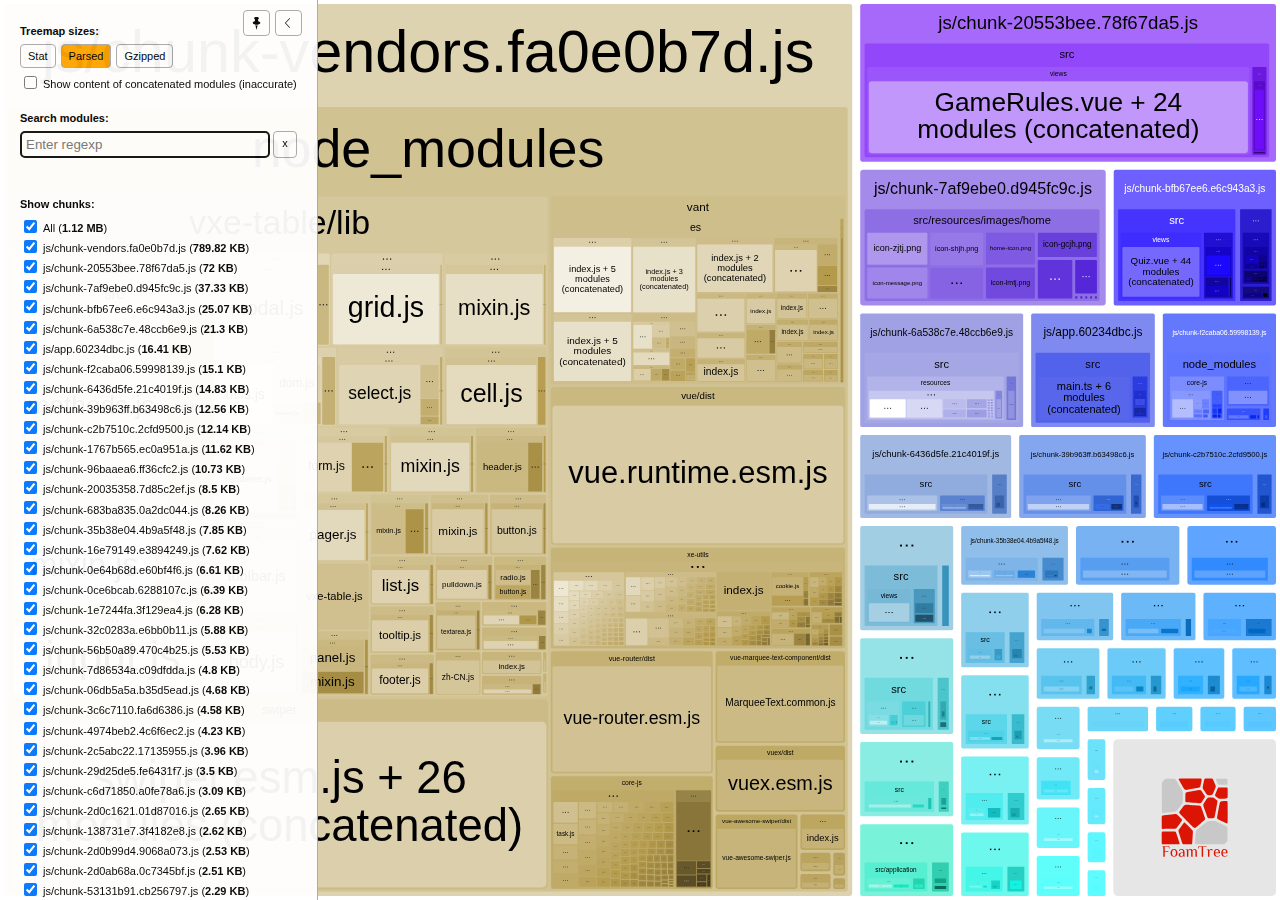
==== commit 069017a3: "1" ====
--- a/report.html
+++ b/report.html
@@ -3,7 +3,7 @@
   <head>
     <meta charset="UTF-8"/>
     <meta name="viewport" content="width=device-width, initial-scale=1"/>
-    <title>vuemobile [28 Apr 2021 at 13:41]</title>
+    <title>vuemobile [28 Apr 2021 at 13:44]</title>
     <link rel="shortcut icon" href="[data-uri]" type="image/x-icon" />
 
     <script>
@@ -46,7 +46,7 @@
   <body>
     <div id="app"></div>
     <script>
-      window.chartData = [{"label":"js/app.d92c3920.js","isAsset":true,"statSize":103067,"parsedSize":16806,"gzipSize":4320,"groups":[{"id":0,"label":"multi ./src/main.ts","path":"./multi ./src/main.ts","statSize":28,"parsedSize":36,"gzipSize":56},{"label":"src","path":"./src","statSize":103039,"groups":[{"label":"resources/scss","path":"./src/resources/scss","statSize":90172,"groups":[{"id":"","label":"main.scss","path":"./src/resources/scss/main.scss","statSize":90172,"parsedSize":17,"gzipSize":37}],"parsedSize":17,"gzipSize":37},{"label":"application/Report/View","path":"./src/application/Report/View","statSize":320,"groups":[{"label":"ReportTables lazy ^\\.\\","path":"./src/application/Report/View/ReportTables lazy ^\\.\\","statSize":160,"groups":[{"id":"2276","label":".*\\.vue$ namespace object","path":"./src/application/Report/View/ReportTables lazy ^\\.\\/.*\\.vue$ namespace object","statSize":160,"parsedSize":1068,"gzipSize":505}],"parsedSize":1068,"gzipSize":505},{"label":"ReportFilters lazy ^\\.\\","path":"./src/application/Report/View/ReportFilters lazy ^\\.\\","statSize":160,"groups":[{"id":"97da","label":".*$ namespace object","path":"./src/application/Report/View/ReportFilters lazy ^\\.\\/.*$ namespace object","statSize":160,"parsedSize":615,"gzipSize":337}],"parsedSize":615,"gzipSize":337}],"parsedSize":1683,"gzipSize":588},{"id":"5c0b","label":"App.vue?vue&type=style&index=0&lang=scss&","path":"./src/App.vue?vue&type=style&index=0&lang=scss&","statSize":1023,"parsedSize":75,"gzipSize":82},{"id":"cd49","label":"main.ts + 6 modules (concatenated)","path":"./src/main.ts + 6 modules (concatenated)","statSize":11524,"parsedSize":9498,"gzipSize":1808,"concatenated":true,"groups":[{"label":"src","path":"./src/main.ts + 6 modules (concatenated)/src","statSize":11329,"groups":[{"id":null,"label":"main.ts","path":"./src/main.ts + 6 modules (concatenated)/src/main.ts","statSize":1699,"parsedSize":1400,"gzipSize":266,"inaccurateSizes":true},{"id":null,"label":"App.vue","path":"./src/main.ts + 6 modules (concatenated)/src/App.vue","statSize":417,"parsedSize":343,"gzipSize":65,"inaccurateSizes":true},{"label":"router","path":"./src/main.ts + 6 modules (concatenated)/src/router","statSize":8230,"groups":[{"id":null,"label":"index.ts","path":"./src/main.ts + 6 modules (concatenated)/src/router/index.ts","statSize":5548,"parsedSize":4572,"gzipSize":870,"inaccurateSizes":true},{"id":null,"label":"report.ts","path":"./src/main.ts + 6 modules (concatenated)/src/router/report.ts","statSize":2682,"parsedSize":2210,"gzipSize":420,"inaccurateSizes":true}],"parsedSize":6783,"gzipSize":1291,"inaccurateSizes":true},{"label":"store","path":"./src/main.ts + 6 modules (concatenated)/src/store","statSize":157,"groups":[{"id":null,"label":"index.ts","path":"./src/main.ts + 6 modules (concatenated)/src/store/index.ts","statSize":157,"parsedSize":129,"gzipSize":24,"inaccurateSizes":true}],"parsedSize":129,"gzipSize":24,"inaccurateSizes":true},{"id":null,"label":"App.vue?vue&type=template&id=16b452bf&","path":"./src/main.ts + 6 modules (concatenated)/src/App.vue?vue&type=template&id=16b452bf&","statSize":826,"parsedSize":680,"gzipSize":129,"inaccurateSizes":true}],"parsedSize":9337,"gzipSize":1777,"inaccurateSizes":true}]}],"parsedSize":11273,"gzipSize":2236}]},{"label":"js/chunk-06db5a5a.b35d5ead.js","isAsset":true,"statSize":12118,"parsedSize":4791,"gzipSize":1826,"groups":[{"label":"src/application","path":"./src/application","statSize":10532,"groups":[{"label":"Report/View/ReportTables","path":"./src/application/Report/View/ReportTables","statSize":5929,"groups":[{"id":"4dfe","label":"SumNumbers.vue + 4 modules (concatenated)","path":"./src/application/Report/View/ReportTables/SumNumbers.vue + 4 modules (concatenated)","statSize":5929,"parsedSize":2428,"gzipSize":1047,"concatenated":true,"groups":[{"label":"src/application/Report/View/ReportTables","path":"./src/application/Report/View/ReportTables/SumNumbers.vue + 4 modules (concatenated)/src/application/Report/View/ReportTables","statSize":5889,"groups":[{"id":null,"label":"SumNumbers.vue","path":"./src/application/Report/View/ReportTables/SumNumbers.vue + 4 modules (concatenated)/src/application/Report/View/ReportTables/SumNumbers.vue","statSize":476,"parsedSize":194,"gzipSize":84,"inaccurateSizes":true},{"id":null,"label":"SumNumbers.vue?vue&type=template&id=d8277f24&","path":"./src/application/Report/View/ReportTables/SumNumbers.vue + 4 modules (concatenated)/src/application/Report/View/ReportTables/SumNumbers.vue?vue&type=template&id=d8277f24&","statSize":1992,"parsedSize":815,"gzipSize":351,"inaccurateSizes":true},{"id":null,"label":"SumNumbers.vue?vue&type=script&lang=ts&","path":"./src/application/Report/View/ReportTables/SumNumbers.vue + 4 modules (concatenated)/src/application/Report/View/ReportTables/SumNumbers.vue?vue&type=script&lang=ts&","statSize":3421,"parsedSize":1400,"gzipSize":604,"inaccurateSizes":true}],"parsedSize":2411,"gzipSize":1039,"inaccurateSizes":true}]}],"parsedSize":2428,"gzipSize":1047},{"label":"Common/View","path":"./src/application/Common/View","statSize":4603,"groups":[{"id":"8beb","label":"CommonDatePicker.vue + 4 modules (concatenated)","path":"./src/application/Common/View/CommonDatePicker.vue + 4 modules (concatenated)","statSize":4603,"parsedSize":1467,"gzipSize":714,"concatenated":true,"groups":[{"label":"src/application/Common/View","path":"./src/application/Common/View/CommonDatePicker.vue + 4 modules (concatenated)/src/application/Common/View","statSize":10121,"groups":[{"id":null,"label":"CommonDatePicker.vue","path":"./src/application/Common/View/CommonDatePicker.vue + 4 modules (concatenated)/src/application/Common/View/CommonDatePicker.vue","statSize":491,"parsedSize":156,"gzipSize":76,"inaccurateSizes":true},{"id":null,"label":"CommonDatePicker.vue?vue&type=template&id=17182d36&","path":"./src/application/Common/View/CommonDatePicker.vue + 4 modules (concatenated)/src/application/Common/View/CommonDatePicker.vue?vue&type=template&id=17182d36&","statSize":2089,"parsedSize":665,"gzipSize":324,"inaccurateSizes":true},{"id":null,"label":"CommonDatePicker.vue?vue&type=script&lang=ts&","path":"./src/application/Common/View/CommonDatePicker.vue + 4 modules (concatenated)/src/application/Common/View/CommonDatePicker.vue?vue&type=script&lang=ts&","statSize":7541,"parsedSize":2403,"gzipSize":1169,"inaccurateSizes":true}],"parsedSize":3225,"gzipSize":1569,"inaccurateSizes":true}]}],"parsedSize":1467,"gzipSize":714}],"parsedSize":3895,"gzipSize":1458},{"label":"node_modules","path":"./node_modules","statSize":1586,"groups":[{"label":"core-js","path":"./node_modules/core-js","statSize":1007,"groups":[{"label":"modules","path":"./node_modules/core-js/modules","statSize":686,"groups":[{"id":"a15b","label":"es.array.join.js","path":"./node_modules/core-js/modules/es.array.join.js","statSize":686,"parsedSize":221,"gzipSize":192}],"parsedSize":221,"gzipSize":192},{"label":"internals","path":"./node_modules/core-js/internals","statSize":321,"groups":[{"id":"a640","label":"array-method-is-strict.js","path":"./node_modules/core-js/internals/array-method-is-strict.js","statSize":321,"parsedSize":148,"gzipSize":134}],"parsedSize":148,"gzipSize":134}],"parsedSize":369,"gzipSize":260},{"label":"@babel/runtime/helpers/esm","path":"./node_modules/@babel/runtime/helpers/esm","statSize":579,"groups":[{"id":"bee2","label":"createClass.js","path":"./node_modules/@babel/runtime/helpers/esm/createClass.js","statSize":579,"parsedSize":286,"gzipSize":212}],"parsedSize":286,"gzipSize":212}],"parsedSize":655,"gzipSize":398}]},{"label":"js/chunk-0ce6bcab.6288107c.js","isAsset":true,"statSize":16903,"parsedSize":6544,"gzipSize":2529,"groups":[{"label":"node_modules","path":"./node_modules","statSize":6135,"groups":[{"label":"@babel/runtime/helpers/esm","path":"./node_modules/@babel/runtime/helpers/esm","statSize":579,"groups":[{"id":"bee2","label":"createClass.js","path":"./node_modules/@babel/runtime/helpers/esm/createClass.js","statSize":579,"parsedSize":286,"gzipSize":212}],"parsedSize":286,"gzipSize":212},{"label":"core-js","path":"./node_modules/core-js","statSize":5556,"groups":[{"label":"internals","path":"./node_modules/core-js/internals","statSize":2024,"groups":[{"id":"5899","label":"whitespaces.js","path":"./node_modules/core-js/internals/whitespaces.js","statSize":252,"parsedSize":72,"gzipSize":120},{"id":"58a8","label":"string-trim.js","path":"./node_modules/core-js/internals/string-trim.js","statSize":1079,"parsedSize":252,"gzipSize":190},{"id":"7156","label":"inherit-if-required.js","path":"./node_modules/core-js/internals/inherit-if-required.js","statSize":693,"parsedSize":177,"gzipSize":145}],"parsedSize":501,"gzipSize":346},{"label":"modules","path":"./node_modules/core-js/modules","statSize":3532,"groups":[{"id":"a9e3","label":"es.number.constructor.js","path":"./node_modules/core-js/modules/es.number.constructor.js","statSize":3532,"parsedSize":1145,"gzipSize":718}],"parsedSize":1145,"gzipSize":718}],"parsedSize":1646,"gzipSize":996}],"parsedSize":1932,"gzipSize":1125},{"label":"src","path":"./src","statSize":10768,"groups":[{"label":"views","path":"./src/views","statSize":3997,"groups":[{"id":"762c","label":"Report.vue + 4 modules (concatenated)","path":"./src/views/Report.vue + 4 modules (concatenated)","statSize":3997,"parsedSize":1221,"gzipSize":622,"concatenated":true,"groups":[{"label":"src/views","path":"./src/views/Report.vue + 4 modules (concatenated)/src/views","statSize":3952,"groups":[{"id":null,"label":"Report.vue","path":"./src/views/Report.vue + 4 modules (concatenated)/src/views/Report.vue","statSize":455,"parsedSize":138,"gzipSize":70,"inaccurateSizes":true},{"id":null,"label":"Report.vue?vue&type=template&id=599517d3&","path":"./src/views/Report.vue + 4 modules (concatenated)/src/views/Report.vue?vue&type=template&id=599517d3&","statSize":851,"parsedSize":259,"gzipSize":132,"inaccurateSizes":true},{"id":null,"label":"Report.vue?vue&type=script&lang=ts&","path":"./src/views/Report.vue + 4 modules (concatenated)/src/views/Report.vue?vue&type=script&lang=ts&","statSize":2646,"parsedSize":808,"gzipSize":411,"inaccurateSizes":true}],"parsedSize":1207,"gzipSize":614,"inaccurateSizes":true}]}],"parsedSize":1221,"gzipSize":622},{"label":"application/Lottery/View","path":"./src/application/Lottery/View","statSize":6771,"groups":[{"id":"d436","label":"LotteryCard.vue + 4 modules (concatenated)","path":"./src/application/Lottery/View/LotteryCard.vue + 4 modules (concatenated)","statSize":6771,"parsedSize":3115,"gzipSize":1045,"concatenated":true,"groups":[{"label":"src/application/Lottery/View","path":"./src/application/Lottery/View/LotteryCard.vue + 4 modules (concatenated)/src/application/Lottery/View","statSize":26639,"groups":[{"id":null,"label":"LotteryCard.vue","path":"./src/application/Lottery/View/LotteryCard.vue + 4 modules (concatenated)/src/application/Lottery/View/LotteryCard.vue","statSize":476,"parsedSize":218,"gzipSize":73,"inaccurateSizes":true},{"id":null,"label":"LotteryCard.vue?vue&type=template&id=f4e5832a&","path":"./src/application/Lottery/View/LotteryCard.vue + 4 modules (concatenated)/src/application/Lottery/View/LotteryCard.vue?vue&type=template&id=f4e5832a&","statSize":8455,"parsedSize":3889,"gzipSize":1304,"inaccurateSizes":true},{"id":null,"label":"LotteryCard.vue?vue&type=script&lang=ts&","path":"./src/application/Lottery/View/LotteryCard.vue + 4 modules (concatenated)/src/application/Lottery/View/LotteryCard.vue?vue&type=script&lang=ts&","statSize":17708,"parsedSize":8146,"gzipSize":2732,"inaccurateSizes":true}],"parsedSize":12255,"gzipSize":4111,"inaccurateSizes":true}]}],"parsedSize":3115,"gzipSize":1045}],"parsedSize":4336,"gzipSize":1433}]},{"label":"js/chunk-0e64b68d.e60bf4f6.js","isAsset":true,"statSize":19023,"parsedSize":6771,"gzipSize":1813,"groups":[{"label":"node_modules/@babel/runtime/helpers/esm","path":"./node_modules/@babel/runtime/helpers/esm","statSize":579,"groups":[{"id":"bee2","label":"createClass.js","path":"./node_modules/@babel/runtime/helpers/esm/createClass.js","statSize":579,"parsedSize":286,"gzipSize":212}],"parsedSize":286,"gzipSize":212},{"label":"src/views","path":"./src/views","statSize":18444,"groups":[{"id":"516f","label":"PlanHistory.vue + 19 modules (concatenated)","path":"./src/views/PlanHistory.vue + 19 modules (concatenated)","statSize":18444,"parsedSize":6160,"gzipSize":1572,"concatenated":true,"groups":[{"label":"src","path":"./src/views/PlanHistory.vue + 19 modules (concatenated)/src","statSize":18409,"groups":[{"label":"views","path":"./src/views/PlanHistory.vue + 19 modules (concatenated)/src/views","statSize":2841,"groups":[{"id":null,"label":"PlanHistory.vue","path":"./src/views/PlanHistory.vue + 19 modules (concatenated)/src/views/PlanHistory.vue","statSize":470,"parsedSize":156,"gzipSize":40,"inaccurateSizes":true},{"id":null,"label":"PlanHistory.vue?vue&type=template&id=09d11b69&","path":"./src/views/PlanHistory.vue + 19 modules (concatenated)/src/views/PlanHistory.vue?vue&type=template&id=09d11b69&","statSize":603,"parsedSize":201,"gzipSize":51,"inaccurateSizes":true},{"id":null,"label":"PlanHistory.vue?vue&type=script&lang=ts&","path":"./src/views/PlanHistory.vue + 19 modules (concatenated)/src/views/PlanHistory.vue?vue&type=script&lang=ts&","statSize":1768,"parsedSize":590,"gzipSize":150,"inaccurateSizes":true}],"parsedSize":948,"gzipSize":242,"inaccurateSizes":true},{"label":"application/Recommend/View","path":"./src/views/PlanHistory.vue + 19 modules (concatenated)/src/application/Recommend/View","statSize":15568,"groups":[{"id":null,"label":"RecommendProPlanDetails.vue","path":"./src/views/PlanHistory.vue + 19 modules (concatenated)/src/application/Recommend/View/RecommendProPlanDetails.vue","statSize":512,"parsedSize":170,"gzipSize":43,"inaccurateSizes":true},{"id":null,"label":"RecommendProPlanDetails.vue?vue&type=template&id=4e32fe9c&","path":"./src/views/PlanHistory.vue + 19 modules (concatenated)/src/application/Recommend/View/RecommendProPlanDetails.vue?vue&type=template&id=4e32fe9c&","statSize":893,"parsedSize":298,"gzipSize":76,"inaccurateSizes":true},{"id":null,"label":"RecommendProPlanDetails.vue?vue&type=script&lang=ts&","path":"./src/views/PlanHistory.vue + 19 modules (concatenated)/src/application/Recommend/View/RecommendProPlanDetails.vue?vue&type=script&lang=ts&","statSize":3858,"parsedSize":1288,"gzipSize":328,"inaccurateSizes":true},{"id":null,"label":"RecommendPlanDetails.vue","path":"./src/views/PlanHistory.vue + 19 modules (concatenated)/src/application/Recommend/View/RecommendPlanDetails.vue","statSize":503,"parsedSize":167,"gzipSize":42,"inaccurateSizes":true},{"id":null,"label":"RecommendPlanHistoryCard.vue","path":"./src/views/PlanHistory.vue + 19 modules (concatenated)/src/application/Recommend/View/RecommendPlanHistoryCard.vue","statSize":515,"parsedSize":172,"gzipSize":43,"inaccurateSizes":true},{"id":null,"label":"RecommendPlanDetails.vue?vue&type=template&id=16eb67ba&","path":"./src/views/PlanHistory.vue + 19 modules (concatenated)/src/application/Recommend/View/RecommendPlanDetails.vue?vue&type=template&id=16eb67ba&","statSize":3452,"parsedSize":1152,"gzipSize":294,"inaccurateSizes":true},{"id":null,"label":"RecommendPlanDetails.vue?vue&type=script&lang=ts&","path":"./src/views/PlanHistory.vue + 19 modules (concatenated)/src/application/Recommend/View/RecommendPlanDetails.vue?vue&type=script&lang=ts&","statSize":2126,"parsedSize":710,"gzipSize":181,"inaccurateSizes":true},{"id":null,"label":"RecommendPlanHistoryCard.vue?vue&type=template&id=2c403c14&","path":"./src/views/PlanHistory.vue + 19 modules (concatenated)/src/application/Recommend/View/RecommendPlanHistoryCard.vue?vue&type=template&id=2c403c14&","statSize":1548,"parsedSize":517,"gzipSize":131,"inaccurateSizes":true},{"id":null,"label":"RecommendPlanHistoryCard.vue?vue&type=script&lang=ts&","path":"./src/views/PlanHistory.vue + 19 modules (concatenated)/src/application/Recommend/View/RecommendPlanHistoryCard.vue?vue&type=script&lang=ts&","statSize":2161,"parsedSize":721,"gzipSize":184,"inaccurateSizes":true}],"parsedSize":5199,"gzipSize":1326,"inaccurateSizes":true}],"parsedSize":6148,"gzipSize":1569,"inaccurateSizes":true}]}],"parsedSize":6160,"gzipSize":1572}]},{"label":"js/chunk-138731e7.3f4182e8.js","isAsset":true,"statSize":6623,"parsedSize":2678,"gzipSize":1046,"groups":[{"label":"node_modules/@babel/runtime/helpers/esm","path":"./node_modules/@babel/runtime/helpers/esm","statSize":579,"groups":[{"id":"bee2","label":"createClass.js","path":"./node_modules/@babel/runtime/helpers/esm/createClass.js","statSize":579,"parsedSize":286,"gzipSize":212}],"parsedSize":286,"gzipSize":212},{"label":"src/application/Report/View/ReportFilters","path":"./src/application/Report/View/ReportFilters","statSize":6044,"groups":[{"id":"4ede","label":"ReportTableHeaderButtons.vue + 4 modules (concatenated)","path":"./src/application/Report/View/ReportFilters/ReportTableHeaderButtons.vue + 4 modules (concatenated)","statSize":6044,"parsedSize":2141,"gzipSize":813,"concatenated":true,"groups":[{"label":"src/application/Report/View/ReportFilters","path":"./src/application/Report/View/ReportFilters/ReportTableHeaderButtons.vue + 4 modules (concatenated)/src/application/Report/View/ReportFilters","statSize":10135,"groups":[{"id":null,"label":"ReportTableHeaderButtons.vue","path":"./src/application/Report/View/ReportFilters/ReportTableHeaderButtons.vue + 4 modules (concatenated)/src/application/Report/View/ReportFilters/ReportTableHeaderButtons.vue","statSize":518,"parsedSize":183,"gzipSize":69,"inaccurateSizes":true},{"id":null,"label":"ReportTableHeaderButtons.vue?vue&type=template&id=64595cda&","path":"./src/application/Report/View/ReportFilters/ReportTableHeaderButtons.vue + 4 modules (concatenated)/src/application/Report/View/ReportFilters/ReportTableHeaderButtons.vue?vue&type=template&id=64595cda&","statSize":2289,"parsedSize":810,"gzipSize":307,"inaccurateSizes":true},{"id":null,"label":"ReportTableHeaderButtons.vue?vue&type=script&lang=ts&","path":"./src/application/Report/View/ReportFilters/ReportTableHeaderButtons.vue + 4 modules (concatenated)/src/application/Report/View/ReportFilters/ReportTableHeaderButtons.vue?vue&type=script&lang=ts&","statSize":7328,"parsedSize":2595,"gzipSize":985,"inaccurateSizes":true}],"parsedSize":3590,"gzipSize":1363,"inaccurateSizes":true}]}],"parsedSize":2141,"gzipSize":813}]},{"label":"js/chunk-16e79149.e3894249.js","isAsset":true,"statSize":24167,"parsedSize":7806,"gzipSize":3351,"groups":[{"label":"node_modules/@babel/runtime/helpers/esm","path":"./node_modules/@babel/runtime/helpers/esm","statSize":579,"groups":[{"id":"bee2","label":"createClass.js","path":"./node_modules/@babel/runtime/helpers/esm/createClass.js","statSize":579,"parsedSize":286,"gzipSize":212}],"parsedSize":286,"gzipSize":212},{"label":"src/views","path":"./src/views","statSize":23588,"groups":[{"id":"f820","label":"About.vue + 24 modules (concatenated)","path":"./src/views/About.vue + 24 modules (concatenated)","statSize":23588,"parsedSize":4797,"gzipSize":3091,"concatenated":true,"groups":[{"label":"src","path":"./src/views/About.vue + 24 modules (concatenated)/src","statSize":23553,"groups":[{"label":"views","path":"./src/views/About.vue + 24 modules (concatenated)/src/views","statSize":3798,"groups":[{"id":null,"label":"About.vue","path":"./src/views/About.vue + 24 modules (concatenated)/src/views/About.vue","statSize":452,"parsedSize":91,"gzipSize":59,"inaccurateSizes":true},{"id":null,"label":"About.vue?vue&type=template&id=2b2c2543&","path":"./src/views/About.vue + 24 modules (concatenated)/src/views/About.vue?vue&type=template&id=2b2c2543&","statSize":883,"parsedSize":179,"gzipSize":115,"inaccurateSizes":true},{"id":null,"label":"About.vue?vue&type=script&lang=ts&","path":"./src/views/About.vue + 24 modules (concatenated)/src/views/About.vue?vue&type=script&lang=ts&","statSize":2463,"parsedSize":500,"gzipSize":322,"inaccurateSizes":true}],"parsedSize":772,"gzipSize":497,"inaccurateSizes":true},{"label":"application/Aboutus/View","path":"./src/views/About.vue + 24 modules (concatenated)/src/application/Aboutus/View","statSize":19755,"groups":[{"id":null,"label":"AboutUs.vue","path":"./src/views/About.vue + 24 modules (concatenated)/src/application/Aboutus/View/AboutUs.vue","statSize":464,"parsedSize":94,"gzipSize":60,"inaccurateSizes":true},{"id":null,"label":"CustomerService.vue","path":"./src/views/About.vue + 24 modules (concatenated)/src/application/Aboutus/View/CustomerService.vue","statSize":488,"parsedSize":99,"gzipSize":63,"inaccurateSizes":true},{"id":null,"label":"BusinessCoop.vue","path":"./src/views/About.vue + 24 modules (concatenated)/src/application/Aboutus/View/BusinessCoop.vue","statSize":479,"parsedSize":97,"gzipSize":62,"inaccurateSizes":true},{"id":null,"label":"Disclaimer.vue","path":"./src/views/About.vue + 24 modules (concatenated)/src/application/Aboutus/View/Disclaimer.vue","statSize":473,"parsedSize":96,"gzipSize":61,"inaccurateSizes":true},{"id":null,"label":"AboutUs.vue?vue&type=template&id=60e6b27e&","path":"./src/views/About.vue + 24 modules (concatenated)/src/application/Aboutus/View/AboutUs.vue?vue&type=template&id=60e6b27e&","statSize":769,"parsedSize":156,"gzipSize":100,"inaccurateSizes":true},{"id":null,"label":"AboutUs.vue?vue&type=script&lang=ts&","path":"./src/views/About.vue + 24 modules (concatenated)/src/application/Aboutus/View/AboutUs.vue?vue&type=script&lang=ts&","statSize":3471,"parsedSize":705,"gzipSize":454,"inaccurateSizes":true},{"id":null,"label":"CustomerService.vue?vue&type=template&id=5b0f7109&","path":"./src/views/About.vue + 24 modules (concatenated)/src/application/Aboutus/View/CustomerService.vue?vue&type=template&id=5b0f7109&","statSize":1146,"parsedSize":233,"gzipSize":150,"inaccurateSizes":true},{"id":null,"label":"CustomerService.vue?vue&type=script&lang=ts&","path":"./src/views/About.vue + 24 modules (concatenated)/src/application/Aboutus/View/CustomerService.vue?vue&type=script&lang=ts&","statSize":1710,"parsedSize":347,"gzipSize":224,"inaccurateSizes":true},{"id":null,"label":"BusinessCoop.vue?vue&type=template&id=30cc0164&","path":"./src/views/About.vue + 24 modules (concatenated)/src/application/Aboutus/View/BusinessCoop.vue?vue&type=template&id=30cc0164&","statSize":825,"parsedSize":167,"gzipSize":108,"inaccurateSizes":true},{"id":null,"label":"BusinessCoop.vue?vue&type=script&lang=ts&","path":"./src/views/About.vue + 24 modules (concatenated)/src/application/Aboutus/View/BusinessCoop.vue?vue&type=script&lang=ts&","statSize":2485,"parsedSize":505,"gzipSize":325,"inaccurateSizes":true},{"id":null,"label":"Disclaimer.vue?vue&type=template&id=9fefcc7a&","path":"./src/views/About.vue + 24 modules (concatenated)/src/application/Aboutus/View/Disclaimer.vue?vue&type=template&id=9fefcc7a&","statSize":847,"parsedSize":172,"gzipSize":110,"inaccurateSizes":true},{"id":null,"label":"Disclaimer.vue?vue&type=script&lang=ts&","path":"./src/views/About.vue + 24 modules (concatenated)/src/application/Aboutus/View/Disclaimer.vue?vue&type=script&lang=ts&","statSize":6598,"parsedSize":1341,"gzipSize":864,"inaccurateSizes":true}],"parsedSize":4017,"gzipSize":2588,"inaccurateSizes":true}],"parsedSize":4789,"gzipSize":3086,"inaccurateSizes":true}]}],"parsedSize":4797,"gzipSize":3091}]},{"label":"js/chunk-1767b565.ec0a951a.js","isAsset":true,"statSize":36496,"parsedSize":11903,"gzipSize":3811,"groups":[{"label":"src","path":"./src","statSize":32162,"groups":[{"label":"application/Common/View","path":"./src/application/Common/View","statSize":9734,"groups":[{"id":"8beb","label":"CommonDatePicker.vue + 4 modules (concatenated)","path":"./src/application/Common/View/CommonDatePicker.vue + 4 modules (concatenated)","statSize":4603,"parsedSize":1467,"gzipSize":714,"concatenated":true,"groups":[{"label":"src/application/Common/View","path":"./src/application/Common/View/CommonDatePicker.vue + 4 modules (concatenated)/src/application/Common/View","statSize":10121,"groups":[{"id":null,"label":"CommonDatePicker.vue","path":"./src/application/Common/View/CommonDatePicker.vue + 4 modules (concatenated)/src/application/Common/View/CommonDatePicker.vue","statSize":491,"parsedSize":156,"gzipSize":76,"inaccurateSizes":true},{"id":null,"label":"CommonDatePicker.vue?vue&type=template&id=17182d36&","path":"./src/application/Common/View/CommonDatePicker.vue + 4 modules (concatenated)/src/application/Common/View/CommonDatePicker.vue?vue&type=template&id=17182d36&","statSize":2089,"parsedSize":665,"gzipSize":324,"inaccurateSizes":true},{"id":null,"label":"CommonDatePicker.vue?vue&type=script&lang=ts&","path":"./src/application/Common/View/CommonDatePicker.vue + 4 modules (concatenated)/src/application/Common/View/CommonDatePicker.vue?vue&type=script&lang=ts&","statSize":7541,"parsedSize":2403,"gzipSize":1169,"inaccurateSizes":true}],"parsedSize":3225,"gzipSize":1569,"inaccurateSizes":true}]},{"id":"1811","label":"CommonPickerOne.vue + 4 modules (concatenated)","path":"./src/application/Common/View/CommonPickerOne.vue + 4 modules (concatenated)","statSize":5131,"parsedSize":1909,"gzipSize":867,"concatenated":true,"groups":[{"label":"src/application/Common/View","path":"./src/application/Common/View/CommonPickerOne.vue + 4 modules (concatenated)/src/application/Common/View","statSize":28282,"groups":[{"id":null,"label":"CommonPickerOne.vue","path":"./src/application/Common/View/CommonPickerOne.vue + 4 modules (concatenated)/src/application/Common/View/CommonPickerOne.vue","statSize":488,"parsedSize":181,"gzipSize":82,"inaccurateSizes":true},{"id":null,"label":"CommonPickerOne.vue?vue&type=template&id=26ecf634&","path":"./src/application/Common/View/CommonPickerOne.vue + 4 modules (concatenated)/src/application/Common/View/CommonPickerOne.vue?vue&type=template&id=26ecf634&","statSize":6124,"parsedSize":2278,"gzipSize":1034,"inaccurateSizes":true},{"id":null,"label":"CommonPickerOne.vue?vue&type=script&lang=ts&","path":"./src/application/Common/View/CommonPickerOne.vue + 4 modules (concatenated)/src/application/Common/View/CommonPickerOne.vue?vue&type=script&lang=ts&","statSize":21670,"parsedSize":8062,"gzipSize":3661,"inaccurateSizes":true}],"parsedSize":10522,"gzipSize":4778,"inaccurateSizes":true}]}],"parsedSize":3376,"gzipSize":1252},{"label":"views","path":"./src/views","statSize":22428,"groups":[{"id":"0ff4","label":"KillPlan.vue + 24 modules (concatenated)","path":"./src/views/KillPlan.vue + 24 modules (concatenated)","statSize":22428,"parsedSize":6547,"gzipSize":2328,"concatenated":true,"groups":[{"label":"src","path":"./src/views/KillPlan.vue + 24 modules (concatenated)/src","statSize":22373,"groups":[{"label":"views","path":"./src/views/KillPlan.vue + 24 modules (concatenated)/src/views","statSize":2780,"groups":[{"id":null,"label":"KillPlan.vue","path":"./src/views/KillPlan.vue + 24 modules (concatenated)/src/views/KillPlan.vue","statSize":461,"parsedSize":134,"gzipSize":47,"inaccurateSizes":true},{"id":null,"label":"KillPlan.vue?vue&type=template&id=13ae45e8&","path":"./src/views/KillPlan.vue + 24 modules (concatenated)/src/views/KillPlan.vue?vue&type=template&id=13ae45e8&","statSize":629,"parsedSize":183,"gzipSize":65,"inaccurateSizes":true},{"id":null,"label":"KillPlan.vue?vue&type=script&lang=ts&","path":"./src/views/KillPlan.vue + 24 modules (concatenated)/src/views/KillPlan.vue?vue&type=script&lang=ts&","statSize":1690,"parsedSize":493,"gzipSize":175,"inaccurateSizes":true}],"parsedSize":811,"gzipSize":288,"inaccurateSizes":true},{"label":"application/KillPlan/View","path":"./src/views/KillPlan.vue + 24 modules (concatenated)/src/application/KillPlan/View","statSize":19593,"groups":[{"id":null,"label":"KillPlanView.vue","path":"./src/views/KillPlan.vue + 24 modules (concatenated)/src/application/KillPlan/View/KillPlanView.vue","statSize":479,"parsedSize":139,"gzipSize":49,"inaccurateSizes":true},{"id":null,"label":"KillPlanView.vue?vue&type=template&id=c18fb910&","path":"./src/views/KillPlan.vue + 24 modules (concatenated)/src/application/KillPlan/View/KillPlanView.vue?vue&type=template&id=c18fb910&","statSize":940,"parsedSize":274,"gzipSize":97,"inaccurateSizes":true},{"id":null,"label":"KillPlanView.vue?vue&type=script&lang=ts&","path":"./src/views/KillPlan.vue + 24 modules (concatenated)/src/application/KillPlan/View/KillPlanView.vue?vue&type=script&lang=ts&","statSize":4630,"parsedSize":1351,"gzipSize":480,"inaccurateSizes":true},{"id":null,"label":"KillPlanTable.vue","path":"./src/views/KillPlan.vue + 24 modules (concatenated)/src/application/KillPlan/View/KillPlanTable.vue","statSize":482,"parsedSize":140,"gzipSize":50,"inaccurateSizes":true},{"id":null,"label":"KillPlanGameSelector.vue","path":"./src/views/KillPlan.vue + 24 modules (concatenated)/src/application/KillPlan/View/KillPlanGameSelector.vue","statSize":503,"parsedSize":146,"gzipSize":52,"inaccurateSizes":true},{"id":null,"label":"KillPlanTableFilter.vue","path":"./src/views/KillPlan.vue + 24 modules (concatenated)/src/application/KillPlan/View/KillPlanTableFilter.vue","statSize":500,"parsedSize":145,"gzipSize":51,"inaccurateSizes":true},{"id":null,"label":"KillPlanTable.vue?vue&type=template&id=2d84a1ea&","path":"./src/views/KillPlan.vue + 24 modules (concatenated)/src/application/KillPlan/View/KillPlanTable.vue?vue&type=template&id=2d84a1ea&","statSize":1124,"parsedSize":328,"gzipSize":116,"inaccurateSizes":true},{"id":null,"label":"KillPlanTable.vue?vue&type=script&lang=ts&","path":"./src/views/KillPlan.vue + 24 modules (concatenated)/src/application/KillPlan/View/KillPlanTable.vue?vue&type=script&lang=ts&","statSize":1965,"parsedSize":573,"gzipSize":203,"inaccurateSizes":true},{"id":null,"label":"KillPlanGameSelector.vue?vue&type=template&id=409442bc&","path":"./src/views/KillPlan.vue + 24 modules (concatenated)/src/application/KillPlan/View/KillPlanGameSelector.vue?vue&type=template&id=409442bc&","statSize":792,"parsedSize":231,"gzipSize":82,"inaccurateSizes":true},{"id":null,"label":"KillPlanGameSelector.vue?vue&type=script&lang=ts&","path":"./src/views/KillPlan.vue + 24 modules (concatenated)/src/application/KillPlan/View/KillPlanGameSelector.vue?vue&type=script&lang=ts&","statSize":2460,"parsedSize":718,"gzipSize":255,"inaccurateSizes":true},{"id":null,"label":"KillPlanTableFilter.vue?vue&type=template&id=24f30e68&","path":"./src/views/KillPlan.vue + 24 modules (concatenated)/src/application/KillPlan/View/KillPlanTableFilter.vue?vue&type=template&id=24f30e68&","statSize":1849,"parsedSize":539,"gzipSize":191,"inaccurateSizes":true},{"id":null,"label":"KillPlanTableFilter.vue?vue&type=script&lang=ts&","path":"./src/views/KillPlan.vue + 24 modules (concatenated)/src/application/KillPlan/View/KillPlanTableFilter.vue?vue&type=script&lang=ts&","statSize":3869,"parsedSize":1129,"gzipSize":401,"inaccurateSizes":true}],"parsedSize":5719,"gzipSize":2033,"inaccurateSizes":true}],"parsedSize":6530,"gzipSize":2322,"inaccurateSizes":true}]}],"parsedSize":6547,"gzipSize":2328}],"parsedSize":9923,"gzipSize":3168},{"label":"node_modules","path":"./node_modules","statSize":4334,"groups":[{"label":"core-js","path":"./node_modules/core-js","statSize":3755,"groups":[{"label":"modules","path":"./node_modules/core-js/modules","statSize":1126,"groups":[{"id":"a15b","label":"es.array.join.js","path":"./node_modules/core-js/modules/es.array.join.js","statSize":686,"parsedSize":221,"gzipSize":192},{"id":"a630","label":"es.array.from.js","path":"./node_modules/core-js/modules/es.array.from.js","statSize":440,"parsedSize":137,"gzipSize":132}],"parsedSize":358,"gzipSize":237},{"label":"internals","path":"./node_modules/core-js/internals","statSize":2629,"groups":[{"id":"a640","label":"array-method-is-strict.js","path":"./node_modules/core-js/internals/array-method-is-strict.js","statSize":321,"parsedSize":148,"gzipSize":134},{"id":"4df4","label":"array-from.js","path":"./node_modules/core-js/internals/array-from.js","statSize":1843,"parsedSize":526,"gzipSize":351},{"id":"8418","label":"create-property.js","path":"./node_modules/core-js/internals/create-property.js","statSize":465,"parsedSize":137,"gzipSize":131}],"parsedSize":811,"gzipSize":459}],"parsedSize":1169,"gzipSize":605},{"label":"@babel/runtime/helpers/esm","path":"./node_modules/@babel/runtime/helpers/esm","statSize":579,"groups":[{"id":"bee2","label":"createClass.js","path":"./node_modules/@babel/runtime/helpers/esm/createClass.js","statSize":579,"parsedSize":286,"gzipSize":212}],"parsedSize":286,"gzipSize":212}],"parsedSize":1455,"gzipSize":736}]},{"label":"js/chunk-1e7244fa.3f129ea4.js","isAsset":true,"statSize":15879,"parsedSize":6431,"gzipSize":2376,"groups":[{"label":"node_modules","path":"./node_modules","statSize":4490,"groups":[{"label":"@babel/runtime/helpers/esm","path":"./node_modules/@babel/runtime/helpers/esm","statSize":579,"groups":[{"id":"bee2","label":"createClass.js","path":"./node_modules/@babel/runtime/helpers/esm/createClass.js","statSize":579,"parsedSize":286,"gzipSize":212}],"parsedSize":286,"gzipSize":212},{"label":"core-js","path":"./node_modules/core-js","statSize":3911,"groups":[{"label":"modules","path":"./node_modules/core-js/modules","statSize":2918,"groups":[{"id":"2532","label":"es.string.includes.js","path":"./node_modules/core-js/modules/es.string.includes.js","statSize":667,"parsedSize":235,"gzipSize":199},{"id":"4de4","label":"es.array.filter.js","path":"./node_modules/core-js/modules/es.array.filter.js","statSize":805,"parsedSize":237,"gzipSize":191},{"id":"b0c0","label":"es.function.name.js","path":"./node_modules/core-js/modules/es.function.name.js","statSize":680,"parsedSize":225,"gzipSize":194},{"id":"caad","label":"es.array.includes.js","path":"./node_modules/core-js/modules/es.array.includes.js","statSize":766,"parsedSize":257,"gzipSize":215}],"parsedSize":954,"gzipSize":431},{"label":"internals","path":"./node_modules/core-js/internals","statSize":993,"groups":[{"id":"44e7","label":"is-regexp.js","path":"./node_modules/core-js/internals/is-regexp.js","statSize":443,"parsedSize":150,"gzipSize":147},{"id":"5a34","label":"not-a-regexp.js","path":"./node_modules/core-js/internals/not-a-regexp.js","statSize":194,"parsedSize":137,"gzipSize":136},{"id":"ab13","label":"correct-is-regexp-logic.js","path":"./node_modules/core-js/internals/correct-is-regexp-logic.js","statSize":356,"parsedSize":154,"gzipSize":135}],"parsedSize":441,"gzipSize":261}],"parsedSize":1395,"gzipSize":608}],"parsedSize":1681,"gzipSize":735},{"label":"src","path":"./src","statSize":11389,"groups":[{"label":"application/Common/View","path":"./src/application/Common/View","statSize":11316,"groups":[{"id":"913f","label":"Nav.vue + 4 modules (concatenated)","path":"./src/application/Common/View/Nav.vue + 4 modules (concatenated)","statSize":4451,"parsedSize":1613,"gzipSize":766,"concatenated":true,"groups":[{"label":"src/application/Common/View","path":"./src/application/Common/View/Nav.vue + 4 modules (concatenated)/src/application/Common/View","statSize":4406,"groups":[{"id":null,"label":"Nav.vue","path":"./src/application/Common/View/Nav.vue + 4 modules (concatenated)/src/application/Common/View/Nav.vue","statSize":452,"parsedSize":163,"gzipSize":77,"inaccurateSizes":true},{"id":null,"label":"Nav.vue?vue&type=template&id=05ebd459&","path":"./src/application/Common/View/Nav.vue + 4 modules (concatenated)/src/application/Common/View/Nav.vue?vue&type=template&id=05ebd459&","statSize":1601,"parsedSize":580,"gzipSize":275,"inaccurateSizes":true},{"id":null,"label":"Nav.vue?vue&type=script&lang=ts&","path":"./src/application/Common/View/Nav.vue + 4 modules (concatenated)/src/application/Common/View/Nav.vue?vue&type=script&lang=ts&","statSize":2353,"parsedSize":852,"gzipSize":404,"inaccurateSizes":true}],"parsedSize":1596,"gzipSize":758,"inaccurateSizes":true}]},{"id":"ba25","label":"CommonGameSelector.vue + 4 modules (concatenated)","path":"./src/application/Common/View/CommonGameSelector.vue + 4 modules (concatenated)","statSize":6865,"parsedSize":2802,"gzipSize":1174,"concatenated":true,"groups":[{"label":"src/application/Common/View","path":"./src/application/Common/View/CommonGameSelector.vue + 4 modules (concatenated)/src/application/Common/View","statSize":16853,"groups":[{"id":null,"label":"CommonGameSelector.vue","path":"./src/application/Common/View/CommonGameSelector.vue + 4 modules (concatenated)/src/application/Common/View/CommonGameSelector.vue","statSize":497,"parsedSize":202,"gzipSize":84,"inaccurateSizes":true},{"id":null,"label":"CommonGameSelector.vue?vue&type=template&id=bd00e3ca&","path":"./src/application/Common/View/CommonGameSelector.vue + 4 modules (concatenated)/src/application/Common/View/CommonGameSelector.vue?vue&type=template&id=bd00e3ca&","statSize":4446,"parsedSize":1814,"gzipSize":760,"inaccurateSizes":true},{"id":null,"label":"CommonGameSelector.vue?vue&type=script&lang=ts&","path":"./src/application/Common/View/CommonGameSelector.vue + 4 modules (concatenated)/src/application/Common/View/CommonGameSelector.vue?vue&type=script&lang=ts&","statSize":11910,"parsedSize":4861,"gzipSize":2036,"inaccurateSizes":true}],"parsedSize":6878,"gzipSize":2882,"inaccurateSizes":true}]}],"parsedSize":4415,"gzipSize":1639},{"label":"resources/images","path":"./src/resources/images","statSize":73,"groups":[{"id":"d4bd","label":"logo_white.png","path":"./src/resources/images/logo_white.png","statSize":73,"parsedSize":60,"gzipSize":80}],"parsedSize":60,"gzipSize":80}],"parsedSize":4475,"gzipSize":1677}]},{"label":"js/chunk-20035358.7d85c2ef.js","isAsset":true,"statSize":23457,"parsedSize":8703,"gzipSize":3124,"groups":[{"label":"node_modules/core-js","path":"./node_modules/core-js","statSize":3911,"groups":[{"label":"modules","path":"./node_modules/core-js/modules","statSize":2918,"groups":[{"id":"2532","label":"es.string.includes.js","path":"./node_modules/core-js/modules/es.string.includes.js","statSize":667,"parsedSize":235,"gzipSize":199},{"id":"4de4","label":"es.array.filter.js","path":"./node_modules/core-js/modules/es.array.filter.js","statSize":805,"parsedSize":237,"gzipSize":191},{"id":"b0c0","label":"es.function.name.js","path":"./node_modules/core-js/modules/es.function.name.js","statSize":680,"parsedSize":225,"gzipSize":194},{"id":"caad","label":"es.array.includes.js","path":"./node_modules/core-js/modules/es.array.includes.js","statSize":766,"parsedSize":257,"gzipSize":215}],"parsedSize":954,"gzipSize":431},{"label":"internals","path":"./node_modules/core-js/internals","statSize":993,"groups":[{"id":"44e7","label":"is-regexp.js","path":"./node_modules/core-js/internals/is-regexp.js","statSize":443,"parsedSize":150,"gzipSize":147},{"id":"5a34","label":"not-a-regexp.js","path":"./node_modules/core-js/internals/not-a-regexp.js","statSize":194,"parsedSize":137,"gzipSize":136},{"id":"ab13","label":"correct-is-regexp-logic.js","path":"./node_modules/core-js/internals/correct-is-regexp-logic.js","statSize":356,"parsedSize":154,"gzipSize":135}],"parsedSize":441,"gzipSize":261}],"parsedSize":1395,"gzipSize":608},{"label":"src","path":"./src","statSize":19546,"groups":[{"label":"application","path":"./src/application","statSize":19101,"groups":[{"label":"Common/View","path":"./src/application/Common/View","statSize":12321,"groups":[{"id":"ba25","label":"CommonGameSelector.vue + 4 modules (concatenated)","path":"./src/application/Common/View/CommonGameSelector.vue + 4 modules (concatenated)","statSize":6865,"parsedSize":2802,"gzipSize":1174,"concatenated":true,"groups":[{"label":"src/application/Common/View","path":"./src/application/Common/View/CommonGameSelector.vue + 4 modules (concatenated)/src/application/Common/View","statSize":16853,"groups":[{"id":null,"label":"CommonGameSelector.vue","path":"./src/application/Common/View/CommonGameSelector.vue + 4 modules (concatenated)/src/application/Common/View/CommonGameSelector.vue","statSize":497,"parsedSize":202,"gzipSize":84,"inaccurateSizes":true},{"id":null,"label":"CommonGameSelector.vue?vue&type=template&id=bd00e3ca&","path":"./src/application/Common/View/CommonGameSelector.vue + 4 modules (concatenated)/src/application/Common/View/CommonGameSelector.vue?vue&type=template&id=bd00e3ca&","statSize":4446,"parsedSize":1814,"gzipSize":760,"inaccurateSizes":true},{"id":null,"label":"CommonGameSelector.vue?vue&type=script&lang=ts&","path":"./src/application/Common/View/CommonGameSelector.vue + 4 modules (concatenated)/src/application/Common/View/CommonGameSelector.vue?vue&type=script&lang=ts&","statSize":11910,"parsedSize":4861,"gzipSize":2036,"inaccurateSizes":true}],"parsedSize":6878,"gzipSize":2882,"inaccurateSizes":true}]},{"id":"3c59","label":"ShortNav.vue + 4 modules (concatenated)","path":"./src/application/Common/View/ShortNav.vue + 4 modules (concatenated)","statSize":5456,"parsedSize":2110,"gzipSize":994,"concatenated":true,"groups":[{"label":"src/application/Common/View","path":"./src/application/Common/View/ShortNav.vue + 4 modules (concatenated)/src/application/Common/View","statSize":5391,"groups":[{"id":null,"label":"ShortNav.vue","path":"./src/application/Common/View/ShortNav.vue + 4 modules (concatenated)/src/application/Common/View/ShortNav.vue","statSize":467,"parsedSize":180,"gzipSize":85,"inaccurateSizes":true},{"id":null,"label":"ShortNav.vue?vue&type=template&id=39ba4442&","path":"./src/application/Common/View/ShortNav.vue + 4 modules (concatenated)/src/application/Common/View/ShortNav.vue?vue&type=template&id=39ba4442&","statSize":1493,"parsedSize":577,"gzipSize":272,"inaccurateSizes":true},{"id":null,"label":"ShortNav.vue?vue&type=script&lang=ts&","path":"./src/application/Common/View/ShortNav.vue + 4 modules (concatenated)/src/application/Common/View/ShortNav.vue?vue&type=script&lang=ts&","statSize":3431,"parsedSize":1326,"gzipSize":625,"inaccurateSizes":true}],"parsedSize":2084,"gzipSize":982,"inaccurateSizes":true}]}],"parsedSize":4912,"gzipSize":1834},{"label":"Home/View","path":"./src/application/Home/View","statSize":6780,"groups":[{"id":"0926","label":"navConfig.ts","path":"./src/application/Home/View/navConfig.ts","statSize":468,"parsedSize":345,"gzipSize":250},{"id":"5708","label":"HomeMenu.vue?vue&type=style&index=0&id=6ab52b62&lang=scss&scoped=true&","path":"./src/application/Home/View/HomeMenu.vue?vue&type=style&index=0&id=6ab52b62&lang=scss&scoped=true&","statSize":2375,"parsedSize":75,"gzipSize":82},{"id":"aee1","label":"HomeMenu.vue + 4 modules (concatenated)","path":"./src/application/Home/View/HomeMenu.vue + 4 modules (concatenated)","statSize":3937,"parsedSize":1013,"gzipSize":583,"concatenated":true,"groups":[{"label":"src/application/Home/View","path":"./src/application/Home/View/HomeMenu.vue + 4 modules (concatenated)/src/application/Home/View","statSize":5904,"groups":[{"id":null,"label":"HomeMenu.vue","path":"./src/application/Home/View/HomeMenu.vue + 4 modules (concatenated)/src/application/Home/View/HomeMenu.vue","statSize":579,"parsedSize":148,"gzipSize":85,"inaccurateSizes":true},{"id":null,"label":"HomeMenu.vue?vue&type=template&id=6ab52b62&scoped=true&","path":"./src/application/Home/View/HomeMenu.vue + 4 modules (concatenated)/src/application/Home/View/HomeMenu.vue?vue&type=template&id=6ab52b62&scoped=true&","statSize":1477,"parsedSize":380,"gzipSize":218,"inaccurateSizes":true},{"id":null,"label":"HomeMenu.vue?vue&type=script&lang=ts&","path":"./src/application/Home/View/HomeMenu.vue + 4 modules (concatenated)/src/application/Home/View/HomeMenu.vue?vue&type=script&lang=ts&","statSize":3848,"parsedSize":990,"gzipSize":569,"inaccurateSizes":true}],"parsedSize":1519,"gzipSize":874,"inaccurateSizes":true}]}],"parsedSize":1433,"gzipSize":786}],"parsedSize":6345,"gzipSize":2328},{"label":"resources/images/home sync ^\\.\\","path":"./src/resources/images/home sync ^\\.\\","statSize":445,"groups":[{"id":"5a94","label":".*$","path":"./src/resources/images/home sync ^\\.\\/.*$","statSize":445,"parsedSize":614,"gzipSize":357}],"parsedSize":614,"gzipSize":357}],"parsedSize":6959,"gzipSize":2609}]},{"label":"js/chunk-20553bee.78f67da5.js","isAsset":true,"statSize":93475,"parsedSize":73726,"gzipSize":9160,"groups":[{"label":"node_modules/@babel/runtime/helpers/esm","path":"./node_modules/@babel/runtime/helpers/esm","statSize":579,"groups":[{"id":"bee2","label":"createClass.js","path":"./node_modules/@babel/runtime/helpers/esm/createClass.js","statSize":579,"parsedSize":286,"gzipSize":212}],"parsedSize":286,"gzipSize":212},{"label":"src","path":"./src","statSize":92896,"groups":[{"label":"application","path":"./src/application","statSize":6348,"groups":[{"label":"Common/View","path":"./src/application/Common/View","statSize":5131,"groups":[{"id":"1811","label":"CommonPickerOne.vue + 4 modules (concatenated)","path":"./src/application/Common/View/CommonPickerOne.vue + 4 modules (concatenated)","statSize":5131,"parsedSize":1909,"gzipSize":867,"concatenated":true,"groups":[{"label":"src/application/Common/View","path":"./src/application/Common/View/CommonPickerOne.vue + 4 modules (concatenated)/src/application/Common/View","statSize":28282,"groups":[{"id":null,"label":"CommonPickerOne.vue","path":"./src/application/Common/View/CommonPickerOne.vue + 4 modules (concatenated)/src/application/Common/View/CommonPickerOne.vue","statSize":488,"parsedSize":181,"gzipSize":82,"inaccurateSizes":true},{"id":null,"label":"CommonPickerOne.vue?vue&type=template&id=26ecf634&","path":"./src/application/Common/View/CommonPickerOne.vue + 4 modules (concatenated)/src/application/Common/View/CommonPickerOne.vue?vue&type=template&id=26ecf634&","statSize":6124,"parsedSize":2278,"gzipSize":1034,"inaccurateSizes":true},{"id":null,"label":"CommonPickerOne.vue?vue&type=script&lang=ts&","path":"./src/application/Common/View/CommonPickerOne.vue + 4 modules (concatenated)/src/application/Common/View/CommonPickerOne.vue?vue&type=script&lang=ts&","statSize":21670,"parsedSize":8062,"gzipSize":3661,"inaccurateSizes":true}],"parsedSize":10522,"gzipSize":4778,"inaccurateSizes":true}]}],"parsedSize":1909,"gzipSize":867},{"label":"Gamerules/View","path":"./src/application/Gamerules/View","statSize":1217,"groups":[{"id":"0473","label":"GameRulesList.vue?vue&type=style&index=0&id=38814256&lang=scss&scoped=true&","path":"./src/application/Gamerules/View/GameRulesList.vue?vue&type=style&index=0&id=38814256&lang=scss&scoped=true&","statSize":1217,"parsedSize":75,"gzipSize":82}],"parsedSize":75,"gzipSize":82}],"parsedSize":1984,"gzipSize":894},{"label":"views","path":"./src/views","statSize":86548,"groups":[{"id":"d82c","label":"GameRules.vue + 24 modules (concatenated)","path":"./src/views/GameRules.vue + 24 modules (concatenated)","statSize":86548,"parsedSize":45045,"gzipSize":8222,"concatenated":true,"groups":[{"label":"src","path":"./src/views/GameRules.vue + 24 modules (concatenated)/src","statSize":86503,"groups":[{"label":"views","path":"./src/views/GameRules.vue + 24 modules (concatenated)/src/views","statSize":4102,"groups":[{"id":null,"label":"GameRules.vue","path":"./src/views/GameRules.vue + 24 modules (concatenated)/src/views/GameRules.vue","statSize":464,"parsedSize":241,"gzipSize":44,"inaccurateSizes":true},{"id":null,"label":"GameRules.vue?vue&type=template&id=fc72e29c&","path":"./src/views/GameRules.vue + 24 modules (concatenated)/src/views/GameRules.vue?vue&type=template&id=fc72e29c&","statSize":914,"parsedSize":475,"gzipSize":86,"inaccurateSizes":true},{"id":null,"label":"GameRules.vue?vue&type=script&lang=ts&","path":"./src/views/GameRules.vue + 24 modules (concatenated)/src/views/GameRules.vue?vue&type=script&lang=ts&","statSize":2724,"parsedSize":1417,"gzipSize":258,"inaccurateSizes":true}],"parsedSize":2134,"gzipSize":389,"inaccurateSizes":true},{"label":"application/Gamerules/View","path":"./src/views/GameRules.vue + 24 modules (concatenated)/src/application/Gamerules/View","statSize":82401,"groups":[{"id":null,"label":"GameRulesList.vue","path":"./src/views/GameRules.vue + 24 modules (concatenated)/src/application/Gamerules/View/GameRulesList.vue","statSize":599,"parsedSize":311,"gzipSize":56,"inaccurateSizes":true},{"id":null,"label":"GameRulesList.vue?vue&type=template&id=38814256&scoped=true&","path":"./src/views/GameRules.vue + 24 modules (concatenated)/src/application/Gamerules/View/GameRulesList.vue?vue&type=template&id=38814256&scoped=true&","statSize":1230,"parsedSize":640,"gzipSize":116,"inaccurateSizes":true},{"id":null,"label":"GameRulesList.vue?vue&type=script&lang=ts&","path":"./src/views/GameRules.vue + 24 modules (concatenated)/src/application/Gamerules/View/GameRulesList.vue?vue&type=script&lang=ts&","statSize":2787,"parsedSize":1450,"gzipSize":264,"inaccurateSizes":true},{"id":null,"label":"RulePk10.vue","path":"./src/views/GameRules.vue + 24 modules (concatenated)/src/application/Gamerules/View/RulePk10.vue","statSize":467,"parsedSize":243,"gzipSize":44,"inaccurateSizes":true},{"id":null,"label":"RuleSSC.vue","path":"./src/views/GameRules.vue + 24 modules (concatenated)/src/application/Gamerules/View/RuleSSC.vue","statSize":464,"parsedSize":241,"gzipSize":44,"inaccurateSizes":true},{"id":null,"label":"RuleK3.vue","path":"./src/views/GameRules.vue + 24 modules (concatenated)/src/application/Gamerules/View/RuleK3.vue","statSize":461,"parsedSize":239,"gzipSize":43,"inaccurateSizes":true},{"id":null,"label":"RulePk10.vue?vue&type=template&id=90d0d5c4&","path":"./src/views/GameRules.vue + 24 modules (concatenated)/src/application/Gamerules/View/RulePk10.vue?vue&type=template&id=90d0d5c4&","statSize":22192,"parsedSize":11550,"gzipSize":2108,"inaccurateSizes":true},{"id":null,"label":"RulePk10.vue?vue&type=script&lang=ts&","path":"./src/views/GameRules.vue + 24 modules (concatenated)/src/application/Gamerules/View/RulePk10.vue?vue&type=script&lang=ts&","statSize":1633,"parsedSize":849,"gzipSize":155,"inaccurateSizes":true},{"id":null,"label":"RuleSSC.vue?vue&type=template&id=d8a36ea8&","path":"./src/views/GameRules.vue + 24 modules (concatenated)/src/application/Gamerules/View/RuleSSC.vue?vue&type=template&id=d8a36ea8&","statSize":24664,"parsedSize":12836,"gzipSize":2343,"inaccurateSizes":true},{"id":null,"label":"RuleSSC.vue?vue&type=script&lang=ts&","path":"./src/views/GameRules.vue + 24 modules (concatenated)/src/application/Gamerules/View/RuleSSC.vue?vue&type=script&lang=ts&","statSize":1622,"parsedSize":844,"gzipSize":154,"inaccurateSizes":true},{"id":null,"label":"RuleK3.vue?vue&type=template&id=2f6ad957&","path":"./src/views/GameRules.vue + 24 modules (concatenated)/src/application/Gamerules/View/RuleK3.vue?vue&type=template&id=2f6ad957&","statSize":24671,"parsedSize":12840,"gzipSize":2343,"inaccurateSizes":true},{"id":null,"label":"RuleK3.vue?vue&type=script&lang=ts&","path":"./src/views/GameRules.vue + 24 modules (concatenated)/src/application/Gamerules/View/RuleK3.vue?vue&type=script&lang=ts&","statSize":1611,"parsedSize":838,"gzipSize":153,"inaccurateSizes":true}],"parsedSize":42886,"gzipSize":7828,"inaccurateSizes":true}],"parsedSize":45021,"gzipSize":8217,"inaccurateSizes":true}]}],"parsedSize":45045,"gzipSize":8222}],"parsedSize":47029,"gzipSize":8952}]},{"label":"js/chunk-29d25de5.fe6431f7.js","isAsset":true,"statSize":10633,"parsedSize":3589,"gzipSize":1708,"groups":[{"label":"node_modules/core-js","path":"./node_modules/core-js","statSize":3873,"groups":[{"label":"modules","path":"./node_modules/core-js/modules","statSize":3087,"groups":[{"id":"a15b","label":"es.array.join.js","path":"./node_modules/core-js/modules/es.array.join.js","statSize":686,"parsedSize":221,"gzipSize":192},{"id":"99af","label":"es.array.concat.js","path":"./node_modules/core-js/modules/es.array.concat.js","statSize":2401,"parsedSize":719,"gzipSize":476}],"parsedSize":940,"gzipSize":569},{"label":"internals","path":"./node_modules/core-js/internals","statSize":786,"groups":[{"id":"a640","label":"array-method-is-strict.js","path":"./node_modules/core-js/internals/array-method-is-strict.js","statSize":321,"parsedSize":148,"gzipSize":134},{"id":"8418","label":"create-property.js","path":"./node_modules/core-js/internals/create-property.js","statSize":465,"parsedSize":137,"gzipSize":131}],"parsedSize":285,"gzipSize":193}],"parsedSize":1225,"gzipSize":672},{"label":"src/application/Report/View","path":"./src/application/Report/View","statSize":6760,"groups":[{"id":"8ab3","label":"ReportTimer.vue + 4 modules (concatenated)","path":"./src/application/Report/View/ReportTimer.vue + 4 modules (concatenated)","statSize":5595,"parsedSize":2092,"gzipSize":1035,"concatenated":true,"groups":[{"label":"src/application/Report/View","path":"./src/application/Report/View/ReportTimer.vue + 4 modules (concatenated)/src/application/Report/View","statSize":5545,"groups":[{"id":null,"label":"ReportTimer.vue","path":"./src/application/Report/View/ReportTimer.vue + 4 modules (concatenated)/src/application/Report/View/ReportTimer.vue","statSize":549,"parsedSize":205,"gzipSize":101,"inaccurateSizes":true},{"id":null,"label":"ReportTimer.vue?vue&type=template&id=2ca21151&","path":"./src/application/Report/View/ReportTimer.vue + 4 modules (concatenated)/src/application/Report/View/ReportTimer.vue?vue&type=template&id=2ca21151&","statSize":1068,"parsedSize":399,"gzipSize":197,"inaccurateSizes":true},{"id":null,"label":"ReportTimer.vue?vue&type=script&lang=ts&","path":"./src/application/Report/View/ReportTimer.vue + 4 modules (concatenated)/src/application/Report/View/ReportTimer.vue?vue&type=script&lang=ts&","statSize":3928,"parsedSize":1468,"gzipSize":726,"inaccurateSizes":true}],"parsedSize":2073,"gzipSize":1025,"inaccurateSizes":true}]},{"id":"b86d","label":"ReportTimer.vue?vue&type=style&index=0&lang=scss&","path":"./src/application/Report/View/ReportTimer.vue?vue&type=style&index=0&lang=scss&","statSize":1165,"parsedSize":75,"gzipSize":82}],"parsedSize":2167,"gzipSize":1065}]},{"label":"js/chunk-2c5abc22.17135955.js","isAsset":true,"statSize":12282,"parsedSize":4057,"gzipSize":1693,"groups":[{"label":"node_modules","path":"./node_modules","statSize":3327,"groups":[{"label":"@babel/runtime/helpers/esm","path":"./node_modules/@babel/runtime/helpers/esm","statSize":579,"groups":[{"id":"bee2","label":"createClass.js","path":"./node_modules/@babel/runtime/helpers/esm/createClass.js","statSize":579,"parsedSize":286,"gzipSize":212}],"parsedSize":286,"gzipSize":212},{"label":"core-js","path":"./node_modules/core-js","statSize":2748,"groups":[{"label":"internals","path":"./node_modules/core-js/internals","statSize":2308,"groups":[{"id":"4df4","label":"array-from.js","path":"./node_modules/core-js/internals/array-from.js","statSize":1843,"parsedSize":526,"gzipSize":351},{"id":"8418","label":"create-property.js","path":"./node_modules/core-js/internals/create-property.js","statSize":465,"parsedSize":137,"gzipSize":131}],"parsedSize":663,"gzipSize":407},{"label":"modules","path":"./node_modules/core-js/modules","statSize":440,"groups":[{"id":"a630","label":"es.array.from.js","path":"./node_modules/core-js/modules/es.array.from.js","statSize":440,"parsedSize":137,"gzipSize":132}],"parsedSize":137,"gzipSize":132}],"parsedSize":800,"gzipSize":469}],"parsedSize":1086,"gzipSize":609},{"label":"src/application","path":"./src/application","statSize":8955,"groups":[{"label":"Common/View","path":"./src/application/Common/View","statSize":5131,"groups":[{"id":"1811","label":"CommonPickerOne.vue + 4 modules (concatenated)","path":"./src/application/Common/View/CommonPickerOne.vue + 4 modules (concatenated)","statSize":5131,"parsedSize":1909,"gzipSize":867,"concatenated":true,"groups":[{"label":"src/application/Common/View","path":"./src/application/Common/View/CommonPickerOne.vue + 4 modules (concatenated)/src/application/Common/View","statSize":28282,"groups":[{"id":null,"label":"CommonPickerOne.vue","path":"./src/application/Common/View/CommonPickerOne.vue + 4 modules (concatenated)/src/application/Common/View/CommonPickerOne.vue","statSize":488,"parsedSize":181,"gzipSize":82,"inaccurateSizes":true},{"id":null,"label":"CommonPickerOne.vue?vue&type=template&id=26ecf634&","path":"./src/application/Common/View/CommonPickerOne.vue + 4 modules (concatenated)/src/application/Common/View/CommonPickerOne.vue?vue&type=template&id=26ecf634&","statSize":6124,"parsedSize":2278,"gzipSize":1034,"inaccurateSizes":true},{"id":null,"label":"CommonPickerOne.vue?vue&type=script&lang=ts&","path":"./src/application/Common/View/CommonPickerOne.vue + 4 modules (concatenated)/src/application/Common/View/CommonPickerOne.vue?vue&type=script&lang=ts&","statSize":21670,"parsedSize":8062,"gzipSize":3661,"inaccurateSizes":true}],"parsedSize":10522,"gzipSize":4778,"inaccurateSizes":true}]}],"parsedSize":1909,"gzipSize":867},{"label":"Report/View/ReportFilters","path":"./src/application/Report/View/ReportFilters","statSize":3824,"groups":[{"id":"386a","label":"ReportNormalFilter.vue + 4 modules (concatenated)","path":"./src/application/Report/View/ReportFilters/ReportNormalFilter.vue + 4 modules (concatenated)","statSize":3824,"parsedSize":877,"gzipSize":546,"concatenated":true,"groups":[{"label":"src/application/Report/View/ReportFilters","path":"./src/application/Report/View/ReportFilters/ReportNormalFilter.vue + 4 modules (concatenated)/src/application/Report/View/ReportFilters","statSize":3774,"groups":[{"id":null,"label":"ReportNormalFilter.vue","path":"./src/application/Report/View/ReportFilters/ReportNormalFilter.vue + 4 modules (concatenated)/src/application/Report/View/ReportFilters/ReportNormalFilter.vue","statSize":500,"parsedSize":114,"gzipSize":71,"inaccurateSizes":true},{"id":null,"label":"ReportNormalFilter.vue?vue&type=template&id=3539096e&","path":"./src/application/Report/View/ReportFilters/ReportNormalFilter.vue + 4 modules (concatenated)/src/application/Report/View/ReportFilters/ReportNormalFilter.vue?vue&type=template&id=3539096e&","statSize":797,"parsedSize":182,"gzipSize":113,"inaccurateSizes":true},{"id":null,"label":"ReportNormalFilter.vue?vue&type=script&lang=ts&","path":"./src/application/Report/View/ReportFilters/ReportNormalFilter.vue + 4 modules (concatenated)/src/application/Report/View/ReportFilters/ReportNormalFilter.vue?vue&type=script&lang=ts&","statSize":2477,"parsedSize":568,"gzipSize":353,"inaccurateSizes":true}],"parsedSize":865,"gzipSize":538,"inaccurateSizes":true}]}],"parsedSize":877,"gzipSize":546}],"parsedSize":2786,"gzipSize":1188}]},{"label":"js/chunk-2d0aab65.825d1e33.js","isAsset":true,"statSize":3882,"parsedSize":1318,"gzipSize":707,"groups":[{"label":"src/application/Reminder/View","path":"./src/application/Reminder/View","statSize":3882,"groups":[{"id":"11d3","label":"ReminderTable.vue + 4 modules (concatenated)","path":"./src/application/Reminder/View/ReminderTable.vue + 4 modules (concatenated)","statSize":3882,"parsedSize":1169,"gzipSize":616,"concatenated":true,"groups":[{"label":"src/application/Reminder/View","path":"./src/application/Reminder/View/ReminderTable.vue + 4 modules (concatenated)/src/application/Reminder/View","statSize":3847,"groups":[{"id":null,"label":"ReminderTable.vue","path":"./src/application/Reminder/View/ReminderTable.vue + 4 modules (concatenated)/src/application/Reminder/View/ReminderTable.vue","statSize":482,"parsedSize":145,"gzipSize":76,"inaccurateSizes":true},{"id":null,"label":"ReminderTable.vue?vue&type=template&id=f74cfd32&","path":"./src/application/Reminder/View/ReminderTable.vue + 4 modules (concatenated)/src/application/Reminder/View/ReminderTable.vue?vue&type=template&id=f74cfd32&","statSize":1122,"parsedSize":337,"gzipSize":178,"inaccurateSizes":true},{"id":null,"label":"ReminderTable.vue?vue&type=script&lang=ts&","path":"./src/application/Reminder/View/ReminderTable.vue + 4 modules (concatenated)/src/application/Reminder/View/ReminderTable.vue?vue&type=script&lang=ts&","statSize":2243,"parsedSize":675,"gzipSize":355,"inaccurateSizes":true}],"parsedSize":1158,"gzipSize":610,"inaccurateSizes":true}]}],"parsedSize":1169,"gzipSize":616}]},{"label":"js/chunk-2d0ab68a.0c7345bf.js","isAsset":true,"statSize":6379,"parsedSize":2567,"gzipSize":759,"groups":[{"label":"src/application/Report/View/ReportTables","path":"./src/application/Report/View/ReportTables","statSize":6379,"groups":[{"id":"14c4","label":"HotAndCold.vue + 4 modules (concatenated)","path":"./src/application/Report/View/ReportTables/HotAndCold.vue + 4 modules (concatenated)","statSize":6379,"parsedSize":2400,"gzipSize":664,"concatenated":true,"groups":[{"label":"src/application/Report/View/ReportTables","path":"./src/application/Report/View/ReportTables/HotAndCold.vue + 4 modules (concatenated)/src/application/Report/View/ReportTables","statSize":6349,"groups":[{"id":null,"label":"HotAndCold.vue","path":"./src/application/Report/View/ReportTables/HotAndCold.vue + 4 modules (concatenated)/src/application/Report/View/ReportTables/HotAndCold.vue","statSize":476,"parsedSize":179,"gzipSize":49,"inaccurateSizes":true},{"id":null,"label":"HotAndCold.vue?vue&type=template&id=71d00faa&","path":"./src/application/Report/View/ReportTables/HotAndCold.vue + 4 modules (concatenated)/src/application/Report/View/ReportTables/HotAndCold.vue?vue&type=template&id=71d00faa&","statSize":2029,"parsedSize":763,"gzipSize":211,"inaccurateSizes":true},{"id":null,"label":"HotAndCold.vue?vue&type=script&lang=ts&","path":"./src/application/Report/View/ReportTables/HotAndCold.vue + 4 modules (concatenated)/src/application/Report/View/ReportTables/HotAndCold.vue?vue&type=script&lang=ts&","statSize":3844,"parsedSize":1446,"gzipSize":400,"inaccurateSizes":true}],"parsedSize":2388,"gzipSize":660,"inaccurateSizes":true}]}],"parsedSize":2400,"gzipSize":664}]},{"label":"js/chunk-2d0b99d4.9068a073.js","isAsset":true,"statSize":6210,"parsedSize":2586,"gzipSize":1062,"groups":[{"label":"src/application/Report/View/ReportTables","path":"./src/application/Report/View/ReportTables","statSize":6210,"groups":[{"id":"3463","label":"SingleDoubleHistory.vue + 4 modules (concatenated)","path":"./src/application/Report/View/ReportTables/SingleDoubleHistory.vue + 4 modules (concatenated)","statSize":6210,"parsedSize":2371,"gzipSize":973,"concatenated":true,"groups":[{"label":"src/application/Report/View/ReportTables","path":"./src/application/Report/View/ReportTables/SingleDoubleHistory.vue + 4 modules (concatenated)/src/application/Report/View/ReportTables","statSize":6180,"groups":[{"id":null,"label":"SingleDoubleHistory.vue","path":"./src/application/Report/View/ReportTables/SingleDoubleHistory.vue + 4 modules (concatenated)/src/application/Report/View/ReportTables/SingleDoubleHistory.vue","statSize":503,"parsedSize":192,"gzipSize":78,"inaccurateSizes":true},{"id":null,"label":"SingleDoubleHistory.vue?vue&type=template&id=e3e516a6&","path":"./src/application/Report/View/ReportTables/SingleDoubleHistory.vue + 4 modules (concatenated)/src/application/Report/View/ReportTables/SingleDoubleHistory.vue?vue&type=template&id=e3e516a6&","statSize":1941,"parsedSize":741,"gzipSize":304,"inaccurateSizes":true},{"id":null,"label":"SingleDoubleHistory.vue?vue&type=script&lang=ts&","path":"./src/application/Report/View/ReportTables/SingleDoubleHistory.vue + 4 modules (concatenated)/src/application/Report/View/ReportTables/SingleDoubleHistory.vue?vue&type=script&lang=ts&","statSize":3736,"parsedSize":1426,"gzipSize":585,"inaccurateSizes":true}],"parsedSize":2359,"gzipSize":968,"inaccurateSizes":true}]}],"parsedSize":2371,"gzipSize":973}]},{"label":"js/chunk-2d0c1621.01d87016.js","isAsset":true,"statSize":5880,"parsedSize":2710,"gzipSize":970,"groups":[{"label":"src/application/Report/View/ReportTables","path":"./src/application/Report/View/ReportTables","statSize":5880,"groups":[{"id":"468a","label":"NumberTrend.vue + 4 modules (concatenated)","path":"./src/application/Report/View/ReportTables/NumberTrend.vue + 4 modules (concatenated)","statSize":5880,"parsedSize":2483,"gzipSize":873,"concatenated":true,"groups":[{"label":"src/application/Report/View/ReportTables","path":"./src/application/Report/View/ReportTables/NumberTrend.vue + 4 modules (concatenated)/src/application/Report/View/ReportTables","statSize":5850,"groups":[{"id":null,"label":"NumberTrend.vue","path":"./src/application/Report/View/ReportTables/NumberTrend.vue + 4 modules (concatenated)/src/application/Report/View/ReportTables/NumberTrend.vue","statSize":479,"parsedSize":202,"gzipSize":71,"inaccurateSizes":true},{"id":null,"label":"NumberTrend.vue?vue&type=template&id=7c460008&","path":"./src/application/Report/View/ReportTables/NumberTrend.vue + 4 modules (concatenated)/src/application/Report/View/ReportTables/NumberTrend.vue?vue&type=template&id=7c460008&","statSize":2061,"parsedSize":870,"gzipSize":305,"inaccurateSizes":true},{"id":null,"label":"NumberTrend.vue?vue&type=script&lang=ts&","path":"./src/application/Report/View/ReportTables/NumberTrend.vue + 4 modules (concatenated)/src/application/Report/View/ReportTables/NumberTrend.vue?vue&type=script&lang=ts&","statSize":3310,"parsedSize":1397,"gzipSize":491,"inaccurateSizes":true}],"parsedSize":2470,"gzipSize":868,"inaccurateSizes":true}]}],"parsedSize":2483,"gzipSize":873}]},{"label":"js/chunk-2d0cb697.579a156c.js","isAsset":true,"statSize":3446,"parsedSize":1026,"gzipSize":569,"groups":[{"label":"src/application/Report/View/ReportTables","path":"./src/application/Report/View/ReportTables","statSize":3446,"groups":[{"id":"4a0d","label":"TwoSidesHistory.vue + 4 modules (concatenated)","path":"./src/application/Report/View/ReportTables/TwoSidesHistory.vue + 4 modules (concatenated)","statSize":3446,"parsedSize":873,"gzipSize":473,"concatenated":true,"groups":[{"label":"src/application/Report/View/ReportTables","path":"./src/application/Report/View/ReportTables/TwoSidesHistory.vue + 4 modules (concatenated)/src/application/Report/View/ReportTables","statSize":3416,"groups":[{"id":null,"label":"TwoSidesHistory.vue","path":"./src/application/Report/View/ReportTables/TwoSidesHistory.vue + 4 modules (concatenated)/src/application/Report/View/ReportTables/TwoSidesHistory.vue","statSize":491,"parsedSize":124,"gzipSize":67,"inaccurateSizes":true},{"id":null,"label":"TwoSidesHistory.vue?vue&type=template&id=f1e57dee&","path":"./src/application/Report/View/ReportTables/TwoSidesHistory.vue + 4 modules (concatenated)/src/application/Report/View/ReportTables/TwoSidesHistory.vue?vue&type=template&id=f1e57dee&","statSize":1031,"parsedSize":261,"gzipSize":141,"inaccurateSizes":true},{"id":null,"label":"TwoSidesHistory.vue?vue&type=script&lang=ts&","path":"./src/application/Report/View/ReportTables/TwoSidesHistory.vue + 4 modules (concatenated)/src/application/Report/View/ReportTables/TwoSidesHistory.vue?vue&type=script&lang=ts&","statSize":1894,"parsedSize":479,"gzipSize":259,"inaccurateSizes":true}],"parsedSize":865,"gzipSize":468,"inaccurateSizes":true}]}],"parsedSize":873,"gzipSize":473}]},{"label":"js/chunk-2d0d0419.b0f27a77.js","isAsset":true,"statSize":3502,"parsedSize":1386,"gzipSize":725,"groups":[{"label":"src/views","path":"./src/views","statSize":3502,"groups":[{"id":"66cf","label":"FeedBack.vue + 4 modules (concatenated)","path":"./src/views/FeedBack.vue + 4 modules (concatenated)","statSize":3502,"parsedSize":1187,"gzipSize":633,"concatenated":true,"groups":[{"label":"src/views","path":"./src/views/FeedBack.vue + 4 modules (concatenated)/src/views","statSize":3472,"groups":[{"id":null,"label":"FeedBack.vue","path":"./src/views/FeedBack.vue + 4 modules (concatenated)/src/views/FeedBack.vue","statSize":461,"parsedSize":156,"gzipSize":83,"inaccurateSizes":true},{"id":null,"label":"FeedBack.vue?vue&type=template&id=61069e3b&","path":"./src/views/FeedBack.vue + 4 modules (concatenated)/src/views/FeedBack.vue?vue&type=template&id=61069e3b&","statSize":1450,"parsedSize":491,"gzipSize":262,"inaccurateSizes":true},{"id":null,"label":"FeedBack.vue?vue&type=script&lang=ts&","path":"./src/views/FeedBack.vue + 4 modules (concatenated)/src/views/FeedBack.vue?vue&type=script&lang=ts&","statSize":1561,"parsedSize":529,"gzipSize":282,"inaccurateSizes":true}],"parsedSize":1176,"gzipSize":627,"inaccurateSizes":true}]}],"parsedSize":1187,"gzipSize":633}]},{"label":"js/chunk-2d0da543.ac8b4459.js","isAsset":true,"statSize":3910,"parsedSize":1192,"gzipSize":555,"groups":[{"label":"src/application/Report/View/ReportTables","path":"./src/application/Report/View/ReportTables","statSize":3910,"groups":[{"id":"6aac","label":"LongDragonStatistics.vue + 4 modules (concatenated)","path":"./src/application/Report/View/ReportTables/LongDragonStatistics.vue + 4 modules (concatenated)","statSize":3910,"parsedSize":1007,"gzipSize":461,"concatenated":true,"groups":[{"label":"src/application/Report/View/ReportTables","path":"./src/application/Report/View/ReportTables/LongDragonStatistics.vue + 4 modules (concatenated)/src/application/Report/View/ReportTables","statSize":3880,"groups":[{"id":null,"label":"LongDragonStatistics.vue","path":"./src/application/Report/View/ReportTables/LongDragonStatistics.vue + 4 modules (concatenated)/src/application/Report/View/ReportTables/LongDragonStatistics.vue","statSize":506,"parsedSize":130,"gzipSize":59,"inaccurateSizes":true},{"id":null,"label":"LongDragonStatistics.vue?vue&type=template&id=9b86f8a0&","path":"./src/application/Report/View/ReportTables/LongDragonStatistics.vue + 4 modules (concatenated)/src/application/Report/View/ReportTables/LongDragonStatistics.vue?vue&type=template&id=9b86f8a0&","statSize":1003,"parsedSize":258,"gzipSize":118,"inaccurateSizes":true},{"id":null,"label":"LongDragonStatistics.vue?vue&type=script&lang=ts&","path":"./src/application/Report/View/ReportTables/LongDragonStatistics.vue + 4 modules (concatenated)/src/application/Report/View/ReportTables/LongDragonStatistics.vue?vue&type=script&lang=ts&","statSize":2371,"parsedSize":610,"gzipSize":279,"inaccurateSizes":true}],"parsedSize":999,"gzipSize":457,"inaccurateSizes":true}]}],"parsedSize":1007,"gzipSize":461}]},{"label":"js/chunk-2d2086b7.232b3203.js","isAsset":true,"statSize":3607,"parsedSize":1521,"gzipSize":759,"groups":[{"label":"src/views","path":"./src/views","statSize":3607,"groups":[{"id":"a55b","label":"Login.vue + 4 modules (concatenated)","path":"./src/views/Login.vue + 4 modules (concatenated)","statSize":3607,"parsedSize":1298,"gzipSize":667,"concatenated":true,"groups":[{"label":"src/views","path":"./src/views/Login.vue + 4 modules (concatenated)/src/views","statSize":3577,"groups":[{"id":null,"label":"Login.vue","path":"./src/views/Login.vue + 4 modules (concatenated)/src/views/Login.vue","statSize":452,"parsedSize":162,"gzipSize":83,"inaccurateSizes":true},{"id":null,"label":"Login.vue?vue&type=template&id=0eacb6e5&","path":"./src/views/Login.vue + 4 modules (concatenated)/src/views/Login.vue?vue&type=template&id=0eacb6e5&","statSize":1597,"parsedSize":574,"gzipSize":295,"inaccurateSizes":true},{"id":null,"label":"Login.vue?vue&type=script&lang=ts&","path":"./src/views/Login.vue + 4 modules (concatenated)/src/views/Login.vue?vue&type=script&lang=ts&","statSize":1528,"parsedSize":549,"gzipSize":282,"inaccurateSizes":true}],"parsedSize":1287,"gzipSize":661,"inaccurateSizes":true}]}],"parsedSize":1298,"gzipSize":667}]},{"label":"js/chunk-2d2172da.bb0da1e1.js","isAsset":true,"statSize":4073,"parsedSize":1484,"gzipSize":734,"groups":[{"label":"src/application/Report/View/ReportTables","path":"./src/application/Report/View/ReportTables","statSize":4073,"groups":[{"id":"c62c","label":"TwoSidesStatistics.vue + 4 modules (concatenated)","path":"./src/application/Report/View/ReportTables/TwoSidesStatistics.vue + 4 modules (concatenated)","statSize":4073,"parsedSize":1271,"gzipSize":641,"concatenated":true,"groups":[{"label":"src/application/Report/View/ReportTables","path":"./src/application/Report/View/ReportTables/TwoSidesStatistics.vue + 4 modules (concatenated)/src/application/Report/View/ReportTables","statSize":4043,"groups":[{"id":null,"label":"TwoSidesStatistics.vue","path":"./src/application/Report/View/ReportTables/TwoSidesStatistics.vue + 4 modules (concatenated)/src/application/Report/View/ReportTables/TwoSidesStatistics.vue","statSize":500,"parsedSize":156,"gzipSize":78,"inaccurateSizes":true},{"id":null,"label":"TwoSidesStatistics.vue?vue&type=template&id=e3784f60&","path":"./src/application/Report/View/ReportTables/TwoSidesStatistics.vue + 4 modules (concatenated)/src/application/Report/View/ReportTables/TwoSidesStatistics.vue?vue&type=template&id=e3784f60&","statSize":1394,"parsedSize":435,"gzipSize":219,"inaccurateSizes":true},{"id":null,"label":"TwoSidesStatistics.vue?vue&type=script&lang=ts&","path":"./src/application/Report/View/ReportTables/TwoSidesStatistics.vue + 4 modules (concatenated)/src/application/Report/View/ReportTables/TwoSidesStatistics.vue?vue&type=script&lang=ts&","statSize":2149,"parsedSize":670,"gzipSize":338,"inaccurateSizes":true}],"parsedSize":1261,"gzipSize":636,"inaccurateSizes":true}]}],"parsedSize":1271,"gzipSize":641}]},{"label":"js/chunk-32c0283a.e6bb0b11.js","isAsset":true,"statSize":16418,"parsedSize":6026,"gzipSize":2299,"groups":[{"label":"node_modules","path":"./node_modules","statSize":6135,"groups":[{"label":"@babel/runtime/helpers/esm","path":"./node_modules/@babel/runtime/helpers/esm","statSize":579,"groups":[{"id":"bee2","label":"createClass.js","path":"./node_modules/@babel/runtime/helpers/esm/createClass.js","statSize":579,"parsedSize":286,"gzipSize":212}],"parsedSize":286,"gzipSize":212},{"label":"core-js","path":"./node_modules/core-js","statSize":5556,"groups":[{"label":"internals","path":"./node_modules/core-js/internals","statSize":2024,"groups":[{"id":"5899","label":"whitespaces.js","path":"./node_modules/core-js/internals/whitespaces.js","statSize":252,"parsedSize":72,"gzipSize":120},{"id":"58a8","label":"string-trim.js","path":"./node_modules/core-js/internals/string-trim.js","statSize":1079,"parsedSize":252,"gzipSize":190},{"id":"7156","label":"inherit-if-required.js","path":"./node_modules/core-js/internals/inherit-if-required.js","statSize":693,"parsedSize":177,"gzipSize":145}],"parsedSize":501,"gzipSize":346},{"label":"modules","path":"./node_modules/core-js/modules","statSize":3532,"groups":[{"id":"a9e3","label":"es.number.constructor.js","path":"./node_modules/core-js/modules/es.number.constructor.js","statSize":3532,"parsedSize":1145,"gzipSize":718}],"parsedSize":1145,"gzipSize":718}],"parsedSize":1646,"gzipSize":996}],"parsedSize":1932,"gzipSize":1125},{"label":"src/application/Report/View","path":"./src/application/Report/View","statSize":10283,"groups":[{"id":"6c79","label":"ReportDrawBox.vue + 4 modules (concatenated)","path":"./src/application/Report/View/ReportDrawBox.vue + 4 modules (concatenated)","statSize":4786,"parsedSize":1656,"gzipSize":708,"concatenated":true,"groups":[{"label":"src/application/Report/View","path":"./src/application/Report/View/ReportDrawBox.vue + 4 modules (concatenated)/src/application/Report/View","statSize":7726,"groups":[{"id":null,"label":"ReportDrawBox.vue","path":"./src/application/Report/View/ReportDrawBox.vue + 4 modules (concatenated)/src/application/Report/View/ReportDrawBox.vue","statSize":482,"parsedSize":166,"gzipSize":71,"inaccurateSizes":true},{"id":null,"label":"ReportDrawBox.vue?vue&type=template&id=44cb2180&","path":"./src/application/Report/View/ReportDrawBox.vue + 4 modules (concatenated)/src/application/Report/View/ReportDrawBox.vue?vue&type=template&id=44cb2180&","statSize":2532,"parsedSize":876,"gzipSize":374,"inaccurateSizes":true},{"id":null,"label":"ReportDrawBox.vue?vue&type=script&lang=ts&","path":"./src/application/Report/View/ReportDrawBox.vue + 4 modules (concatenated)/src/application/Report/View/ReportDrawBox.vue?vue&type=script&lang=ts&","statSize":4712,"parsedSize":1630,"gzipSize":697,"inaccurateSizes":true}],"parsedSize":2673,"gzipSize":1142,"inaccurateSizes":true}]},{"label":"ReportTables","path":"./src/application/Report/View/ReportTables","statSize":5497,"groups":[{"id":"7873","label":"NumberDistribution.vue + 4 modules (concatenated)","path":"./src/application/Report/View/ReportTables/NumberDistribution.vue + 4 modules (concatenated)","statSize":5497,"parsedSize":2152,"gzipSize":732,"concatenated":true,"groups":[{"label":"src/application/Report/View/ReportTables","path":"./src/application/Report/View/ReportTables/NumberDistribution.vue + 4 modules (concatenated)/src/application/Report/View/ReportTables","statSize":5462,"groups":[{"id":null,"label":"NumberDistribution.vue","path":"./src/application/Report/View/ReportTables/NumberDistribution.vue + 4 modules (concatenated)/src/application/Report/View/ReportTables/NumberDistribution.vue","statSize":500,"parsedSize":195,"gzipSize":66,"inaccurateSizes":true},{"id":null,"label":"NumberDistribution.vue?vue&type=template&id=574077b8&","path":"./src/application/Report/View/ReportTables/NumberDistribution.vue + 4 modules (concatenated)/src/application/Report/View/ReportTables/NumberDistribution.vue?vue&type=template&id=574077b8&","statSize":1540,"parsedSize":602,"gzipSize":205,"inaccurateSizes":true},{"id":null,"label":"NumberDistribution.vue?vue&type=script&lang=ts&","path":"./src/application/Report/View/ReportTables/NumberDistribution.vue + 4 modules (concatenated)/src/application/Report/View/ReportTables/NumberDistribution.vue?vue&type=script&lang=ts&","statSize":3422,"parsedSize":1339,"gzipSize":455,"inaccurateSizes":true}],"parsedSize":2138,"gzipSize":727,"inaccurateSizes":true}]}],"parsedSize":2152,"gzipSize":732}],"parsedSize":3808,"gzipSize":1193}]},{"label":"js/chunk-35b38e04.4b9a5f48.js","isAsset":true,"statSize":22297,"parsedSize":8043,"gzipSize":2712,"groups":[{"label":"node_modules","path":"./node_modules","statSize":6135,"groups":[{"label":"@babel/runtime/helpers/esm","path":"./node_modules/@babel/runtime/helpers/esm","statSize":579,"groups":[{"id":"bee2","label":"createClass.js","path":"./node_modules/@babel/runtime/helpers/esm/createClass.js","statSize":579,"parsedSize":286,"gzipSize":212}],"parsedSize":286,"gzipSize":212},{"label":"core-js","path":"./node_modules/core-js","statSize":5556,"groups":[{"label":"internals","path":"./node_modules/core-js/internals","statSize":2024,"groups":[{"id":"5899","label":"whitespaces.js","path":"./node_modules/core-js/internals/whitespaces.js","statSize":252,"parsedSize":72,"gzipSize":120},{"id":"58a8","label":"string-trim.js","path":"./node_modules/core-js/internals/string-trim.js","statSize":1079,"parsedSize":252,"gzipSize":190},{"id":"7156","label":"inherit-if-required.js","path":"./node_modules/core-js/internals/inherit-if-required.js","statSize":693,"parsedSize":177,"gzipSize":145}],"parsedSize":501,"gzipSize":346},{"label":"modules","path":"./node_modules/core-js/modules","statSize":3532,"groups":[{"id":"a9e3","label":"es.number.constructor.js","path":"./node_modules/core-js/modules/es.number.constructor.js","statSize":3532,"parsedSize":1145,"gzipSize":718}],"parsedSize":1145,"gzipSize":718}],"parsedSize":1646,"gzipSize":996}],"parsedSize":1932,"gzipSize":1125},{"label":"src/application/Report/View","path":"./src/application/Report/View","statSize":16162,"groups":[{"label":"ReportFilters","path":"./src/application/Report/View/ReportFilters","statSize":6044,"groups":[{"id":"4ede","label":"ReportTableHeaderButtons.vue + 4 modules (concatenated)","path":"./src/application/Report/View/ReportFilters/ReportTableHeaderButtons.vue + 4 modules (concatenated)","statSize":6044,"parsedSize":2141,"gzipSize":813,"concatenated":true,"groups":[{"label":"src/application/Report/View/ReportFilters","path":"./src/application/Report/View/ReportFilters/ReportTableHeaderButtons.vue + 4 modules (concatenated)/src/application/Report/View/ReportFilters","statSize":10135,"groups":[{"id":null,"label":"ReportTableHeaderButtons.vue","path":"./src/application/Report/View/ReportFilters/ReportTableHeaderButtons.vue + 4 modules (concatenated)/src/application/Report/View/ReportFilters/ReportTableHeaderButtons.vue","statSize":518,"parsedSize":183,"gzipSize":69,"inaccurateSizes":true},{"id":null,"label":"ReportTableHeaderButtons.vue?vue&type=template&id=64595cda&","path":"./src/application/Report/View/ReportFilters/ReportTableHeaderButtons.vue + 4 modules (concatenated)/src/application/Report/View/ReportFilters/ReportTableHeaderButtons.vue?vue&type=template&id=64595cda&","statSize":2289,"parsedSize":810,"gzipSize":307,"inaccurateSizes":true},{"id":null,"label":"ReportTableHeaderButtons.vue?vue&type=script&lang=ts&","path":"./src/application/Report/View/ReportFilters/ReportTableHeaderButtons.vue + 4 modules (concatenated)/src/application/Report/View/ReportFilters/ReportTableHeaderButtons.vue?vue&type=script&lang=ts&","statSize":7328,"parsedSize":2595,"gzipSize":985,"inaccurateSizes":true}],"parsedSize":3590,"gzipSize":1363,"inaccurateSizes":true}]}],"parsedSize":2141,"gzipSize":813},{"id":"6c79","label":"ReportDrawBox.vue + 4 modules (concatenated)","path":"./src/application/Report/View/ReportDrawBox.vue + 4 modules (concatenated)","statSize":4786,"parsedSize":1656,"gzipSize":708,"concatenated":true,"groups":[{"label":"src/application/Report/View","path":"./src/application/Report/View/ReportDrawBox.vue + 4 modules (concatenated)/src/application/Report/View","statSize":7726,"groups":[{"id":null,"label":"ReportDrawBox.vue","path":"./src/application/Report/View/ReportDrawBox.vue + 4 modules (concatenated)/src/application/Report/View/ReportDrawBox.vue","statSize":482,"parsedSize":166,"gzipSize":71,"inaccurateSizes":true},{"id":null,"label":"ReportDrawBox.vue?vue&type=template&id=44cb2180&","path":"./src/application/Report/View/ReportDrawBox.vue + 4 modules (concatenated)/src/application/Report/View/ReportDrawBox.vue?vue&type=template&id=44cb2180&","statSize":2532,"parsedSize":876,"gzipSize":374,"inaccurateSizes":true},{"id":null,"label":"ReportDrawBox.vue?vue&type=script&lang=ts&","path":"./src/application/Report/View/ReportDrawBox.vue + 4 modules (concatenated)/src/application/Report/View/ReportDrawBox.vue?vue&type=script&lang=ts&","statSize":4712,"parsedSize":1630,"gzipSize":697,"inaccurateSizes":true}],"parsedSize":2673,"gzipSize":1142,"inaccurateSizes":true}]},{"label":"ReportTables","path":"./src/application/Report/View/ReportTables","statSize":5332,"groups":[{"id":"2e29","label":"BasicTable.vue + 4 modules (concatenated)","path":"./src/application/Report/View/ReportTables/BasicTable.vue + 4 modules (concatenated)","statSize":5332,"parsedSize":1923,"gzipSize":772,"concatenated":true,"groups":[{"label":"src/application/Report/View/ReportTables","path":"./src/application/Report/View/ReportTables/BasicTable.vue + 4 modules (concatenated)/src/application/Report/View/ReportTables","statSize":5287,"groups":[{"id":null,"label":"BasicTable.vue","path":"./src/application/Report/View/ReportTables/BasicTable.vue + 4 modules (concatenated)/src/application/Report/View/ReportTables/BasicTable.vue","statSize":476,"parsedSize":171,"gzipSize":68,"inaccurateSizes":true},{"id":null,"label":"BasicTable.vue?vue&type=template&id=7d266db1&","path":"./src/application/Report/View/ReportTables/BasicTable.vue + 4 modules (concatenated)/src/application/Report/View/ReportTables/BasicTable.vue?vue&type=template&id=7d266db1&","statSize":1188,"parsedSize":428,"gzipSize":172,"inaccurateSizes":true},{"id":null,"label":"BasicTable.vue?vue&type=script&lang=ts&","path":"./src/application/Report/View/ReportTables/BasicTable.vue + 4 modules (concatenated)/src/application/Report/View/ReportTables/BasicTable.vue?vue&type=script&lang=ts&","statSize":3623,"parsedSize":1306,"gzipSize":524,"inaccurateSizes":true}],"parsedSize":1906,"gzipSize":765,"inaccurateSizes":true}]}],"parsedSize":1923,"gzipSize":772}],"parsedSize":5720,"gzipSize":1563}]},{"label":"js/chunk-39b963ff.b63498c6.js","isAsset":true,"statSize":35743,"parsedSize":12863,"gzipSize":4080,"groups":[{"label":"src","path":"./src","statSize":31409,"groups":[{"label":"application/Common/View","path":"./src/application/Common/View","statSize":9734,"groups":[{"id":"8beb","label":"CommonDatePicker.vue + 4 modules (concatenated)","path":"./src/application/Common/View/CommonDatePicker.vue + 4 modules (concatenated)","statSize":4603,"parsedSize":1467,"gzipSize":714,"concatenated":true,"groups":[{"label":"src/application/Common/View","path":"./src/application/Common/View/CommonDatePicker.vue + 4 modules (concatenated)/src/application/Common/View","statSize":10121,"groups":[{"id":null,"label":"CommonDatePicker.vue","path":"./src/application/Common/View/CommonDatePicker.vue + 4 modules (concatenated)/src/application/Common/View/CommonDatePicker.vue","statSize":491,"parsedSize":156,"gzipSize":76,"inaccurateSizes":true},{"id":null,"label":"CommonDatePicker.vue?vue&type=template&id=17182d36&","path":"./src/application/Common/View/CommonDatePicker.vue + 4 modules (concatenated)/src/application/Common/View/CommonDatePicker.vue?vue&type=template&id=17182d36&","statSize":2089,"parsedSize":665,"gzipSize":324,"inaccurateSizes":true},{"id":null,"label":"CommonDatePicker.vue?vue&type=script&lang=ts&","path":"./src/application/Common/View/CommonDatePicker.vue + 4 modules (concatenated)/src/application/Common/View/CommonDatePicker.vue?vue&type=script&lang=ts&","statSize":7541,"parsedSize":2403,"gzipSize":1169,"inaccurateSizes":true}],"parsedSize":3225,"gzipSize":1569,"inaccurateSizes":true}]},{"id":"1811","label":"CommonPickerOne.vue + 4 modules (concatenated)","path":"./src/application/Common/View/CommonPickerOne.vue + 4 modules (concatenated)","statSize":5131,"parsedSize":1909,"gzipSize":867,"concatenated":true,"groups":[{"label":"src/application/Common/View","path":"./src/application/Common/View/CommonPickerOne.vue + 4 modules (concatenated)/src/application/Common/View","statSize":28282,"groups":[{"id":null,"label":"CommonPickerOne.vue","path":"./src/application/Common/View/CommonPickerOne.vue + 4 modules (concatenated)/src/application/Common/View/CommonPickerOne.vue","statSize":488,"parsedSize":181,"gzipSize":82,"inaccurateSizes":true},{"id":null,"label":"CommonPickerOne.vue?vue&type=template&id=26ecf634&","path":"./src/application/Common/View/CommonPickerOne.vue + 4 modules (concatenated)/src/application/Common/View/CommonPickerOne.vue?vue&type=template&id=26ecf634&","statSize":6124,"parsedSize":2278,"gzipSize":1034,"inaccurateSizes":true},{"id":null,"label":"CommonPickerOne.vue?vue&type=script&lang=ts&","path":"./src/application/Common/View/CommonPickerOne.vue + 4 modules (concatenated)/src/application/Common/View/CommonPickerOne.vue?vue&type=script&lang=ts&","statSize":21670,"parsedSize":8062,"gzipSize":3661,"inaccurateSizes":true}],"parsedSize":10522,"gzipSize":4778,"inaccurateSizes":true}]}],"parsedSize":3376,"gzipSize":1252},{"label":"views","path":"./src/views","statSize":21675,"groups":[{"id":"e3e5","label":"BuyPlan.vue + 24 modules (concatenated)","path":"./src/views/BuyPlan.vue + 24 modules (concatenated)","statSize":21675,"parsedSize":6911,"gzipSize":2539,"concatenated":true,"groups":[{"label":"src","path":"./src/views/BuyPlan.vue + 24 modules (concatenated)/src","statSize":21620,"groups":[{"label":"views","path":"./src/views/BuyPlan.vue + 24 modules (concatenated)/src/views","statSize":2758,"groups":[{"id":null,"label":"BuyPlan.vue","path":"./src/views/BuyPlan.vue + 24 modules (concatenated)/src/views/BuyPlan.vue","statSize":458,"parsedSize":146,"gzipSize":53,"inaccurateSizes":true},{"id":null,"label":"BuyPlan.vue?vue&type=template&id=035fc600&","path":"./src/views/BuyPlan.vue + 24 modules (concatenated)/src/views/BuyPlan.vue?vue&type=template&id=035fc600&","statSize":626,"parsedSize":199,"gzipSize":73,"inaccurateSizes":true},{"id":null,"label":"BuyPlan.vue?vue&type=script&lang=ts&","path":"./src/views/BuyPlan.vue + 24 modules (concatenated)/src/views/BuyPlan.vue?vue&type=script&lang=ts&","statSize":1674,"parsedSize":533,"gzipSize":196,"inaccurateSizes":true}],"parsedSize":879,"gzipSize":323,"inaccurateSizes":true},{"label":"application/BuyPlan/View","path":"./src/views/BuyPlan.vue + 24 modules (concatenated)/src/application/BuyPlan/View","statSize":18862,"groups":[{"id":null,"label":"BuyPlanView.vue","path":"./src/views/BuyPlan.vue + 24 modules (concatenated)/src/application/BuyPlan/View/BuyPlanView.vue","statSize":476,"parsedSize":151,"gzipSize":55,"inaccurateSizes":true},{"id":null,"label":"BuyPlanView.vue?vue&type=template&id=655cafb8&","path":"./src/views/BuyPlan.vue + 24 modules (concatenated)/src/application/BuyPlan/View/BuyPlanView.vue?vue&type=template&id=655cafb8&","statSize":698,"parsedSize":222,"gzipSize":81,"inaccurateSizes":true},{"id":null,"label":"BuyPlanView.vue?vue&type=script&lang=ts&","path":"./src/views/BuyPlan.vue + 24 modules (concatenated)/src/application/BuyPlan/View/BuyPlanView.vue?vue&type=script&lang=ts&","statSize":1927,"parsedSize":614,"gzipSize":225,"inaccurateSizes":true},{"id":null,"label":"BuyPlanCard.vue","path":"./src/views/BuyPlan.vue + 24 modules (concatenated)/src/application/BuyPlan/View/BuyPlanCard.vue","statSize":476,"parsedSize":151,"gzipSize":55,"inaccurateSizes":true},{"id":null,"label":"BuyPlanFilter.vue","path":"./src/views/BuyPlan.vue + 24 modules (concatenated)/src/application/BuyPlan/View/BuyPlanFilter.vue","statSize":482,"parsedSize":153,"gzipSize":56,"inaccurateSizes":true},{"id":null,"label":"BuyPlanTable.vue","path":"./src/views/BuyPlan.vue + 24 modules (concatenated)/src/application/BuyPlan/View/BuyPlanTable.vue","statSize":479,"parsedSize":152,"gzipSize":56,"inaccurateSizes":true},{"id":null,"label":"BuyPlanCard.vue?vue&type=template&id=360d2e3a&","path":"./src/views/BuyPlan.vue + 24 modules (concatenated)/src/application/BuyPlan/View/BuyPlanCard.vue?vue&type=template&id=360d2e3a&","statSize":4489,"parsedSize":1431,"gzipSize":525,"inaccurateSizes":true},{"id":null,"label":"BuyPlanCard.vue?vue&type=script&lang=ts&","path":"./src/views/BuyPlan.vue + 24 modules (concatenated)/src/application/BuyPlan/View/BuyPlanCard.vue?vue&type=script&lang=ts&","statSize":2386,"parsedSize":760,"gzipSize":279,"inaccurateSizes":true},{"id":null,"label":"BuyPlanFilter.vue?vue&type=template&id=5ccfbaa0&","path":"./src/views/BuyPlan.vue + 24 modules (concatenated)/src/application/BuyPlan/View/BuyPlanFilter.vue?vue&type=template&id=5ccfbaa0&","statSize":793,"parsedSize":252,"gzipSize":92,"inaccurateSizes":true},{"id":null,"label":"BuyPlanFilter.vue?vue&type=script&lang=ts&","path":"./src/views/BuyPlan.vue + 24 modules (concatenated)/src/application/BuyPlan/View/BuyPlanFilter.vue?vue&type=script&lang=ts&","statSize":2930,"parsedSize":934,"gzipSize":343,"inaccurateSizes":true},{"id":null,"label":"BuyPlanTable.vue?vue&type=template&id=27b724d9&","path":"./src/views/BuyPlan.vue + 24 modules (concatenated)/src/application/BuyPlan/View/BuyPlanTable.vue?vue&type=template&id=27b724d9&","statSize":1717,"parsedSize":547,"gzipSize":201,"inaccurateSizes":true},{"id":null,"label":"BuyPlanTable.vue?vue&type=script&lang=ts&","path":"./src/views/BuyPlan.vue + 24 modules (concatenated)/src/application/BuyPlan/View/BuyPlanTable.vue?vue&type=script&lang=ts&","statSize":2009,"parsedSize":640,"gzipSize":235,"inaccurateSizes":true}],"parsedSize":6014,"gzipSize":2209,"inaccurateSizes":true}],"parsedSize":6893,"gzipSize":2532,"inaccurateSizes":true}]}],"parsedSize":6911,"gzipSize":2539}],"parsedSize":10287,"gzipSize":3431},{"label":"node_modules","path":"./node_modules","statSize":4334,"groups":[{"label":"core-js","path":"./node_modules/core-js","statSize":3755,"groups":[{"label":"modules","path":"./node_modules/core-js/modules","statSize":1126,"groups":[{"id":"a15b","label":"es.array.join.js","path":"./node_modules/core-js/modules/es.array.join.js","statSize":686,"parsedSize":221,"gzipSize":192},{"id":"a630","label":"es.array.from.js","path":"./node_modules/core-js/modules/es.array.from.js","statSize":440,"parsedSize":137,"gzipSize":132}],"parsedSize":358,"gzipSize":237},{"label":"internals","path":"./node_modules/core-js/internals","statSize":2629,"groups":[{"id":"a640","label":"array-method-is-strict.js","path":"./node_modules/core-js/internals/array-method-is-strict.js","statSize":321,"parsedSize":148,"gzipSize":134},{"id":"4df4","label":"array-from.js","path":"./node_modules/core-js/internals/array-from.js","statSize":1843,"parsedSize":526,"gzipSize":351},{"id":"8418","label":"create-property.js","path":"./node_modules/core-js/internals/create-property.js","statSize":465,"parsedSize":137,"gzipSize":131}],"parsedSize":811,"gzipSize":459}],"parsedSize":1169,"gzipSize":605},{"label":"@babel/runtime/helpers/esm","path":"./node_modules/@babel/runtime/helpers/esm","statSize":579,"groups":[{"id":"bee2","label":"createClass.js","path":"./node_modules/@babel/runtime/helpers/esm/createClass.js","statSize":579,"parsedSize":286,"gzipSize":212}],"parsedSize":286,"gzipSize":212}],"parsedSize":1455,"gzipSize":736}]},{"label":"js/chunk-3c6c7110.fa6d6386.js","isAsset":true,"statSize":15826,"parsedSize":4689,"gzipSize":2210,"groups":[{"label":"node_modules","path":"./node_modules","statSize":6135,"groups":[{"label":"@babel/runtime/helpers/esm","path":"./node_modules/@babel/runtime/helpers/esm","statSize":579,"groups":[{"id":"bee2","label":"createClass.js","path":"./node_modules/@babel/runtime/helpers/esm/createClass.js","statSize":579,"parsedSize":286,"gzipSize":212}],"parsedSize":286,"gzipSize":212},{"label":"core-js","path":"./node_modules/core-js","statSize":5556,"groups":[{"label":"internals","path":"./node_modules/core-js/internals","statSize":2024,"groups":[{"id":"5899","label":"whitespaces.js","path":"./node_modules/core-js/internals/whitespaces.js","statSize":252,"parsedSize":72,"gzipSize":120},{"id":"58a8","label":"string-trim.js","path":"./node_modules/core-js/internals/string-trim.js","statSize":1079,"parsedSize":252,"gzipSize":190},{"id":"7156","label":"inherit-if-required.js","path":"./node_modules/core-js/internals/inherit-if-required.js","statSize":693,"parsedSize":177,"gzipSize":145}],"parsedSize":501,"gzipSize":346},{"label":"modules","path":"./node_modules/core-js/modules","statSize":3532,"groups":[{"id":"a9e3","label":"es.number.constructor.js","path":"./node_modules/core-js/modules/es.number.constructor.js","statSize":3532,"parsedSize":1145,"gzipSize":718}],"parsedSize":1145,"gzipSize":718}],"parsedSize":1646,"gzipSize":996}],"parsedSize":1932,"gzipSize":1125},{"label":"src/views","path":"./src/views","statSize":9691,"groups":[{"id":"0d39","label":"Reminder.vue + 9 modules (concatenated)","path":"./src/views/Reminder.vue + 9 modules (concatenated)","statSize":8616,"parsedSize":2334,"gzipSize":1051,"concatenated":true,"groups":[{"label":"src","path":"./src/views/Reminder.vue + 9 modules (concatenated)/src","statSize":8566,"groups":[{"label":"views","path":"./src/views/Reminder.vue + 9 modules (concatenated)/src/views","statSize":2810,"groups":[{"id":null,"label":"Reminder.vue","path":"./src/views/Reminder.vue + 9 modules (concatenated)/src/views/Reminder.vue","statSize":531,"parsedSize":143,"gzipSize":64,"inaccurateSizes":true},{"id":null,"label":"Reminder.vue?vue&type=template&id=85e5dea2&","path":"./src/views/Reminder.vue + 9 modules (concatenated)/src/views/Reminder.vue?vue&type=template&id=85e5dea2&","statSize":589,"parsedSize":159,"gzipSize":71,"inaccurateSizes":true},{"id":null,"label":"Reminder.vue?vue&type=script&lang=ts&","path":"./src/views/Reminder.vue + 9 modules (concatenated)/src/views/Reminder.vue?vue&type=script&lang=ts&","statSize":1690,"parsedSize":457,"gzipSize":206,"inaccurateSizes":true}],"parsedSize":761,"gzipSize":342,"inaccurateSizes":true},{"label":"application/Reminder/View","path":"./src/views/Reminder.vue + 9 modules (concatenated)/src/application/Reminder/View","statSize":5756,"groups":[{"id":null,"label":"ReminderView.vue","path":"./src/views/Reminder.vue + 9 modules (concatenated)/src/application/Reminder/View/ReminderView.vue","statSize":479,"parsedSize":129,"gzipSize":58,"inaccurateSizes":true},{"id":null,"label":"ReminderView.vue?vue&type=template&id=6bb53586&","path":"./src/views/Reminder.vue + 9 modules (concatenated)/src/application/Reminder/View/ReminderView.vue?vue&type=template&id=6bb53586&","statSize":1060,"parsedSize":287,"gzipSize":129,"inaccurateSizes":true},{"id":null,"label":"ReminderView.vue?vue&type=script&lang=ts&","path":"./src/views/Reminder.vue + 9 modules (concatenated)/src/application/Reminder/View/ReminderView.vue?vue&type=script&lang=ts&","statSize":4217,"parsedSize":1142,"gzipSize":514,"inaccurateSizes":true}],"parsedSize":1559,"gzipSize":702,"inaccurateSizes":true}],"parsedSize":2320,"gzipSize":1044,"inaccurateSizes":true}]},{"id":"9369","label":"Reminder.vue?vue&type=style&index=0&lang=scss&","path":"./src/views/Reminder.vue?vue&type=style&index=0&lang=scss&","statSize":1075,"parsedSize":75,"gzipSize":82}],"parsedSize":2409,"gzipSize":1079}]},{"label":"js/chunk-4974beb2.4c6f6ec2.js","isAsset":true,"statSize":9585,"parsedSize":4328,"gzipSize":1655,"groups":[{"label":"node_modules","path":"./node_modules","statSize":2555,"groups":[{"label":"core-js","path":"./node_modules/core-js","statSize":1976,"groups":[{"label":"internals","path":"./node_modules/core-js/internals","statSize":985,"groups":[{"id":"a640","label":"array-method-is-strict.js","path":"./node_modules/core-js/internals/array-method-is-strict.js","statSize":321,"parsedSize":148,"gzipSize":134},{"id":"17c2","label":"array-for-each.js","path":"./node_modules/core-js/internals/array-for-each.js","statSize":664,"parsedSize":202,"gzipSize":168}],"parsedSize":350,"gzipSize":227},{"label":"modules","path":"./node_modules/core-js/modules","statSize":991,"groups":[{"id":"159b","label":"web.dom-collections.for-each.js","path":"./node_modules/core-js/modules/web.dom-collections.for-each.js","statSize":691,"parsedSize":176,"gzipSize":155},{"id":"4160","label":"es.array.for-each.js","path":"./node_modules/core-js/modules/es.array.for-each.js","statSize":300,"parsedSize":119,"gzipSize":127}],"parsedSize":295,"gzipSize":216}],"parsedSize":645,"gzipSize":356},{"label":"@babel/runtime/helpers/esm","path":"./node_modules/@babel/runtime/helpers/esm","statSize":579,"groups":[{"id":"bee2","label":"createClass.js","path":"./node_modules/@babel/runtime/helpers/esm/createClass.js","statSize":579,"parsedSize":286,"gzipSize":212}],"parsedSize":286,"gzipSize":212}],"parsedSize":931,"gzipSize":492},{"label":"src/components","path":"./src/components","statSize":7030,"groups":[{"id":"e4d9","label":"RoadBeads.vue + 4 modules (concatenated)","path":"./src/components/RoadBeads.vue + 4 modules (concatenated)","statSize":7030,"parsedSize":3194,"gzipSize":1169,"concatenated":true,"groups":[{"label":"src/components","path":"./src/components/RoadBeads.vue + 4 modules (concatenated)/src/components","statSize":12330,"groups":[{"id":null,"label":"RoadBeads.vue","path":"./src/components/RoadBeads.vue + 4 modules (concatenated)/src/components/RoadBeads.vue","statSize":464,"parsedSize":210,"gzipSize":77,"inaccurateSizes":true},{"id":null,"label":"RoadBeads.vue?vue&type=template&id=0c1f97a0&","path":"./src/components/RoadBeads.vue + 4 modules (concatenated)/src/components/RoadBeads.vue?vue&type=template&id=0c1f97a0&","statSize":3388,"parsedSize":1539,"gzipSize":563,"inaccurateSizes":true},{"id":null,"label":"RoadBeads.vue?vue&type=script&lang=ts&","path":"./src/components/RoadBeads.vue + 4 modules (concatenated)/src/components/RoadBeads.vue?vue&type=script&lang=ts&","statSize":8478,"parsedSize":3851,"gzipSize":1409,"inaccurateSizes":true}],"parsedSize":5601,"gzipSize":2050,"inaccurateSizes":true}]}],"parsedSize":3194,"gzipSize":1169}]},{"label":"js/chunk-53131b91.cb256797.js","isAsset":true,"statSize":4567,"parsedSize":2350,"gzipSize":1064,"groups":[{"label":"src","path":"./src","statSize":4567,"groups":[{"label":"resources/images","path":"./src/resources/images","statSize":73,"groups":[{"id":"518c","label":"white_logo.png","path":"./src/resources/images/white_logo.png","statSize":73,"parsedSize":60,"gzipSize":80}],"parsedSize":60,"gzipSize":80},{"label":"views","path":"./src/views","statSize":4494,"groups":[{"id":"73cf","label":"Register.vue + 4 modules (concatenated)","path":"./src/views/Register.vue + 4 modules (concatenated)","statSize":4494,"parsedSize":1907,"gzipSize":930,"concatenated":true,"groups":[{"label":"src/views","path":"./src/views/Register.vue + 4 modules (concatenated)/src/views","statSize":4464,"groups":[{"id":null,"label":"Register.vue","path":"./src/views/Register.vue + 4 modules (concatenated)/src/views/Register.vue","statSize":461,"parsedSize":195,"gzipSize":95,"inaccurateSizes":true},{"id":null,"label":"Register.vue?vue&type=template&id=5304e384&","path":"./src/views/Register.vue + 4 modules (concatenated)/src/views/Register.vue?vue&type=template&id=5304e384&","statSize":2469,"parsedSize":1047,"gzipSize":510,"inaccurateSizes":true},{"id":null,"label":"Register.vue?vue&type=script&lang=ts&","path":"./src/views/Register.vue + 4 modules (concatenated)/src/views/Register.vue?vue&type=script&lang=ts&","statSize":1534,"parsedSize":650,"gzipSize":317,"inaccurateSizes":true}],"parsedSize":1894,"gzipSize":923,"inaccurateSizes":true}]}],"parsedSize":1907,"gzipSize":930}],"parsedSize":1967,"gzipSize":972}]},{"label":"js/chunk-56b50a89.470c4b25.js","isAsset":true,"statSize":16150,"parsedSize":5666,"gzipSize":2580,"groups":[{"label":"node_modules","path":"./node_modules","statSize":10826,"groups":[{"label":"@babel/runtime/helpers/esm","path":"./node_modules/@babel/runtime/helpers/esm","statSize":2813,"groups":[{"id":"bee2","label":"createClass.js","path":"./node_modules/@babel/runtime/helpers/esm/createClass.js","statSize":579,"parsedSize":286,"gzipSize":212},{"id":"2909","label":"toConsumableArray.js + 5 modules (concatenated)","path":"./node_modules/@babel/runtime/helpers/esm/toConsumableArray.js + 5 modules (concatenated)","statSize":2234,"parsedSize":911,"gzipSize":534,"concatenated":true,"groups":[{"label":"node_modules/@babel/runtime/helpers/esm","path":"./node_modules/@babel/runtime/helpers/esm/toConsumableArray.js + 5 modules (concatenated)/node_modules/@babel/runtime/helpers/esm","statSize":2184,"groups":[{"id":null,"label":"toConsumableArray.js","path":"./node_modules/@babel/runtime/helpers/esm/toConsumableArray.js + 5 modules (concatenated)/node_modules/@babel/runtime/helpers/esm/toConsumableArray.js","statSize":392,"parsedSize":159,"gzipSize":93,"inaccurateSizes":true},{"id":null,"label":"arrayWithoutHoles.js","path":"./node_modules/@babel/runtime/helpers/esm/toConsumableArray.js + 5 modules (concatenated)/node_modules/@babel/runtime/helpers/esm/arrayWithoutHoles.js","statSize":158,"parsedSize":64,"gzipSize":37,"inaccurateSizes":true},{"id":null,"label":"iterableToArray.js","path":"./node_modules/@babel/runtime/helpers/esm/toConsumableArray.js + 5 modules (concatenated)/node_modules/@babel/runtime/helpers/esm/iterableToArray.js","statSize":462,"parsedSize":188,"gzipSize":110,"inaccurateSizes":true},{"id":null,"label":"unsupportedIterableToArray.js","path":"./node_modules/@babel/runtime/helpers/esm/toConsumableArray.js + 5 modules (concatenated)/node_modules/@babel/runtime/helpers/esm/unsupportedIterableToArray.js","statSize":753,"parsedSize":307,"gzipSize":179,"inaccurateSizes":true},{"id":null,"label":"nonIterableSpread.js","path":"./node_modules/@babel/runtime/helpers/esm/toConsumableArray.js + 5 modules (concatenated)/node_modules/@babel/runtime/helpers/esm/nonIterableSpread.js","statSize":207,"parsedSize":84,"gzipSize":49,"inaccurateSizes":true},{"id":null,"label":"arrayLikeToArray.js","path":"./node_modules/@babel/runtime/helpers/esm/toConsumableArray.js + 5 modules (concatenated)/node_modules/@babel/runtime/helpers/esm/arrayLikeToArray.js","statSize":212,"parsedSize":86,"gzipSize":50,"inaccurateSizes":true}],"parsedSize":890,"gzipSize":522,"inaccurateSizes":true}]}],"parsedSize":1197,"gzipSize":647},{"label":"core-js","path":"./node_modules/core-js","statSize":8013,"groups":[{"label":"internals","path":"./node_modules/core-js/internals","statSize":2308,"groups":[{"id":"4df4","label":"array-from.js","path":"./node_modules/core-js/internals/array-from.js","statSize":1843,"parsedSize":526,"gzipSize":351},{"id":"8418","label":"create-property.js","path":"./node_modules/core-js/internals/create-property.js","statSize":465,"parsedSize":137,"gzipSize":131}],"parsedSize":663,"gzipSize":407},{"label":"modules","path":"./node_modules/core-js/modules","statSize":5705,"groups":[{"id":"a630","label":"es.array.from.js","path":"./node_modules/core-js/modules/es.array.from.js","statSize":440,"parsedSize":137,"gzipSize":132},{"id":"b0c0","label":"es.function.name.js","path":"./node_modules/core-js/modules/es.function.name.js","statSize":680,"parsedSize":225,"gzipSize":194},{"id":"99af","label":"es.array.concat.js","path":"./node_modules/core-js/modules/es.array.concat.js","statSize":2401,"parsedSize":719,"gzipSize":476},{"id":"fb6a","label":"es.array.slice.js","path":"./node_modules/core-js/modules/es.array.slice.js","statSize":2184,"parsedSize":630,"gzipSize":426}],"parsedSize":1711,"gzipSize":940}],"parsedSize":2374,"gzipSize":1222}],"parsedSize":3571,"gzipSize":1725},{"label":"src/application/Report/View/ReportTables","path":"./src/application/Report/View/ReportTables","statSize":5324,"groups":[{"id":"048a","label":"LocationTrend.vue + 4 modules (concatenated)","path":"./src/application/Report/View/ReportTables/LocationTrend.vue + 4 modules (concatenated)","statSize":5324,"parsedSize":1852,"gzipSize":885,"concatenated":true,"groups":[{"label":"src/application/Report/View/ReportTables","path":"./src/application/Report/View/ReportTables/LocationTrend.vue + 4 modules (concatenated)/src/application/Report/View/ReportTables","statSize":5264,"groups":[{"id":null,"label":"LocationTrend.vue","path":"./src/application/Report/View/ReportTables/LocationTrend.vue + 4 modules (concatenated)/src/application/Report/View/ReportTables/LocationTrend.vue","statSize":485,"parsedSize":168,"gzipSize":80,"inaccurateSizes":true},{"id":null,"label":"LocationTrend.vue?vue&type=template&id=70da0507&","path":"./src/application/Report/View/ReportTables/LocationTrend.vue + 4 modules (concatenated)/src/application/Report/View/ReportTables/LocationTrend.vue?vue&type=template&id=70da0507&","statSize":1118,"parsedSize":388,"gzipSize":185,"inaccurateSizes":true},{"id":null,"label":"LocationTrend.vue?vue&type=script&lang=ts&","path":"./src/application/Report/View/ReportTables/LocationTrend.vue + 4 modules (concatenated)/src/application/Report/View/ReportTables/LocationTrend.vue?vue&type=script&lang=ts&","statSize":3661,"parsedSize":1273,"gzipSize":608,"inaccurateSizes":true}],"parsedSize":1831,"gzipSize":875,"inaccurateSizes":true}]}],"parsedSize":1852,"gzipSize":885}]},{"label":"js/chunk-6436d5fe.21c4019f.js","isAsset":true,"statSize":42764,"parsedSize":15185,"gzipSize":4265,"groups":[{"label":"node_modules","path":"./node_modules","statSize":6135,"groups":[{"label":"@babel/runtime/helpers/esm","path":"./node_modules/@babel/runtime/helpers/esm","statSize":579,"groups":[{"id":"bee2","label":"createClass.js","path":"./node_modules/@babel/runtime/helpers/esm/createClass.js","statSize":579,"parsedSize":286,"gzipSize":212}],"parsedSize":286,"gzipSize":212},{"label":"core-js","path":"./node_modules/core-js","statSize":5556,"groups":[{"label":"internals","path":"./node_modules/core-js/internals","statSize":2024,"groups":[{"id":"5899","label":"whitespaces.js","path":"./node_modules/core-js/internals/whitespaces.js","statSize":252,"parsedSize":72,"gzipSize":120},{"id":"58a8","label":"string-trim.js","path":"./node_modules/core-js/internals/string-trim.js","statSize":1079,"parsedSize":252,"gzipSize":190},{"id":"7156","label":"inherit-if-required.js","path":"./node_modules/core-js/internals/inherit-if-required.js","statSize":693,"parsedSize":177,"gzipSize":145}],"parsedSize":501,"gzipSize":346},{"label":"modules","path":"./node_modules/core-js/modules","statSize":3532,"groups":[{"id":"a9e3","label":"es.number.constructor.js","path":"./node_modules/core-js/modules/es.number.constructor.js","statSize":3532,"parsedSize":1145,"gzipSize":718}],"parsedSize":1145,"gzipSize":718}],"parsedSize":1646,"gzipSize":996}],"parsedSize":1932,"gzipSize":1125},{"label":"src","path":"./src","statSize":36629,"groups":[{"label":"application","path":"./src/application","statSize":11902,"groups":[{"label":"Lottery/View","path":"./src/application/Lottery/View","statSize":6771,"groups":[{"id":"d436","label":"LotteryCard.vue + 4 modules (concatenated)","path":"./src/application/Lottery/View/LotteryCard.vue + 4 modules (concatenated)","statSize":6771,"parsedSize":3115,"gzipSize":1045,"concatenated":true,"groups":[{"label":"src/application/Lottery/View","path":"./src/application/Lottery/View/LotteryCard.vue + 4 modules (concatenated)/src/application/Lottery/View","statSize":26639,"groups":[{"id":null,"label":"LotteryCard.vue","path":"./src/application/Lottery/View/LotteryCard.vue + 4 modules (concatenated)/src/application/Lottery/View/LotteryCard.vue","statSize":476,"parsedSize":218,"gzipSize":73,"inaccurateSizes":true},{"id":null,"label":"LotteryCard.vue?vue&type=template&id=f4e5832a&","path":"./src/application/Lottery/View/LotteryCard.vue + 4 modules (concatenated)/src/application/Lottery/View/LotteryCard.vue?vue&type=template&id=f4e5832a&","statSize":8455,"parsedSize":3889,"gzipSize":1304,"inaccurateSizes":true},{"id":null,"label":"LotteryCard.vue?vue&type=script&lang=ts&","path":"./src/application/Lottery/View/LotteryCard.vue + 4 modules (concatenated)/src/application/Lottery/View/LotteryCard.vue?vue&type=script&lang=ts&","statSize":17708,"parsedSize":8146,"gzipSize":2732,"inaccurateSizes":true}],"parsedSize":12255,"gzipSize":4111,"inaccurateSizes":true}]}],"parsedSize":3115,"gzipSize":1045},{"label":"Common/View","path":"./src/application/Common/View","statSize":5131,"groups":[{"id":"1811","label":"CommonPickerOne.vue + 4 modules (concatenated)","path":"./src/application/Common/View/CommonPickerOne.vue + 4 modules (concatenated)","statSize":5131,"parsedSize":1909,"gzipSize":867,"concatenated":true,"groups":[{"label":"src/application/Common/View","path":"./src/application/Common/View/CommonPickerOne.vue + 4 modules (concatenated)/src/application/Common/View","statSize":28282,"groups":[{"id":null,"label":"CommonPickerOne.vue","path":"./src/application/Common/View/CommonPickerOne.vue + 4 modules (concatenated)/src/application/Common/View/CommonPickerOne.vue","statSize":488,"parsedSize":181,"gzipSize":82,"inaccurateSizes":true},{"id":null,"label":"CommonPickerOne.vue?vue&type=template&id=26ecf634&","path":"./src/application/Common/View/CommonPickerOne.vue + 4 modules (concatenated)/src/application/Common/View/CommonPickerOne.vue?vue&type=template&id=26ecf634&","statSize":6124,"parsedSize":2278,"gzipSize":1034,"inaccurateSizes":true},{"id":null,"label":"CommonPickerOne.vue?vue&type=script&lang=ts&","path":"./src/application/Common/View/CommonPickerOne.vue + 4 modules (concatenated)/src/application/Common/View/CommonPickerOne.vue?vue&type=script&lang=ts&","statSize":21670,"parsedSize":8062,"gzipSize":3661,"inaccurateSizes":true}],"parsedSize":10522,"gzipSize":4778,"inaccurateSizes":true}]}],"parsedSize":1909,"gzipSize":867}],"parsedSize":5024,"gzipSize":1529},{"label":"views","path":"./src/views","statSize":24727,"groups":[{"id":"4802","label":"Recommend.vue + 24 modules (concatenated)","path":"./src/views/Recommend.vue + 24 modules (concatenated)","statSize":24727,"parsedSize":7685,"gzipSize":2500,"concatenated":true,"groups":[{"label":"src","path":"./src/views/Recommend.vue + 24 modules (concatenated)/src","statSize":24672,"groups":[{"label":"views","path":"./src/views/Recommend.vue + 24 modules (concatenated)/src/views","statSize":3399,"groups":[{"id":null,"label":"Recommend.vue","path":"./src/views/Recommend.vue + 24 modules (concatenated)/src/views/Recommend.vue","statSize":464,"parsedSize":144,"gzipSize":46,"inaccurateSizes":true},{"id":null,"label":"Recommend.vue?vue&type=template&id=24725df7&","path":"./src/views/Recommend.vue + 24 modules (concatenated)/src/views/Recommend.vue?vue&type=template&id=24725df7&","statSize":736,"parsedSize":228,"gzipSize":74,"inaccurateSizes":true},{"id":null,"label":"Recommend.vue?vue&type=script&lang=ts&","path":"./src/views/Recommend.vue + 24 modules (concatenated)/src/views/Recommend.vue?vue&type=script&lang=ts&","statSize":2199,"parsedSize":683,"gzipSize":222,"inaccurateSizes":true}],"parsedSize":1056,"gzipSize":343,"inaccurateSizes":true},{"label":"application","path":"./src/views/Recommend.vue + 24 modules (concatenated)/src/application","statSize":21273,"groups":[{"label":"Lottery/View","path":"./src/views/Recommend.vue + 24 modules (concatenated)/src/application/Lottery/View","statSize":5077,"groups":[{"id":null,"label":"LotteryCardRecommend.vue","path":"./src/views/Recommend.vue + 24 modules (concatenated)/src/application/Lottery/View/LotteryCardRecommend.vue","statSize":503,"parsedSize":156,"gzipSize":50,"inaccurateSizes":true},{"id":null,"label":"LotteryCardRecommend.vue?vue&type=template&id=a5f19f8c&","path":"./src/views/Recommend.vue + 24 modules (concatenated)/src/application/Lottery/View/LotteryCardRecommend.vue?vue&type=template&id=a5f19f8c&","statSize":1704,"parsedSize":529,"gzipSize":172,"inaccurateSizes":true},{"id":null,"label":"LotteryCardRecommend.vue?vue&type=script&lang=ts&","path":"./src/views/Recommend.vue + 24 modules (concatenated)/src/application/Lottery/View/LotteryCardRecommend.vue?vue&type=script&lang=ts&","statSize":2870,"parsedSize":891,"gzipSize":290,"inaccurateSizes":true}],"parsedSize":1577,"gzipSize":513,"inaccurateSizes":true},{"label":"Recommend/View","path":"./src/views/Recommend.vue + 24 modules (concatenated)/src/application/Recommend/View","statSize":10678,"groups":[{"id":null,"label":"RecommendTable.vue","path":"./src/views/Recommend.vue + 24 modules (concatenated)/src/application/Recommend/View/RecommendTable.vue","statSize":485,"parsedSize":150,"gzipSize":49,"inaccurateSizes":true},{"id":null,"label":"RecommendTable.vue?vue&type=template&id=55c1b9a8&","path":"./src/views/Recommend.vue + 24 modules (concatenated)/src/application/Recommend/View/RecommendTable.vue?vue&type=template&id=55c1b9a8&","statSize":1439,"parsedSize":447,"gzipSize":145,"inaccurateSizes":true},{"id":null,"label":"RecommendTable.vue?vue&type=script&lang=ts&","path":"./src/views/Recommend.vue + 24 modules (concatenated)/src/application/Recommend/View/RecommendTable.vue?vue&type=script&lang=ts&","statSize":3238,"parsedSize":1006,"gzipSize":327,"inaccurateSizes":true},{"id":null,"label":"RecommendPlanSelector.vue","path":"./src/views/Recommend.vue + 24 modules (concatenated)/src/application/Recommend/View/RecommendPlanSelector.vue","statSize":506,"parsedSize":157,"gzipSize":51,"inaccurateSizes":true},{"id":null,"label":"RecommendPlanSelector.vue?vue&type=template&id=40f1cae3&","path":"./src/views/Recommend.vue + 24 modules (concatenated)/src/application/Recommend/View/RecommendPlanSelector.vue?vue&type=template&id=40f1cae3&","statSize":877,"parsedSize":272,"gzipSize":88,"inaccurateSizes":true},{"id":null,"label":"RecommendPlanSelector.vue?vue&type=script&lang=ts&","path":"./src/views/Recommend.vue + 24 modules (concatenated)/src/application/Recommend/View/RecommendPlanSelector.vue?vue&type=script&lang=ts&","statSize":4133,"parsedSize":1284,"gzipSize":417,"inaccurateSizes":true}],"parsedSize":3318,"gzipSize":1079,"inaccurateSizes":true},{"label":"Common/View","path":"./src/views/Recommend.vue + 24 modules (concatenated)/src/application/Common/View","statSize":5518,"groups":[{"id":null,"label":"CommonPickerTwo.vue","path":"./src/views/Recommend.vue + 24 modules (concatenated)/src/application/Common/View/CommonPickerTwo.vue","statSize":488,"parsedSize":151,"gzipSize":49,"inaccurateSizes":true},{"id":null,"label":"CommonPickerTwo.vue?vue&type=template&id=a59a26d2&","path":"./src/views/Recommend.vue + 24 modules (concatenated)/src/application/Common/View/CommonPickerTwo.vue?vue&type=template&id=a59a26d2&","statSize":1136,"parsedSize":353,"gzipSize":114,"inaccurateSizes":true},{"id":null,"label":"CommonPickerTwo.vue?vue&type=script&lang=ts&","path":"./src/views/Recommend.vue + 24 modules (concatenated)/src/application/Common/View/CommonPickerTwo.vue?vue&type=script&lang=ts&","statSize":3894,"parsedSize":1210,"gzipSize":393,"inaccurateSizes":true}],"parsedSize":1714,"gzipSize":557,"inaccurateSizes":true}],"parsedSize":6611,"gzipSize":2150,"inaccurateSizes":true}],"parsedSize":7667,"gzipSize":2494,"inaccurateSizes":true}]}],"parsedSize":7685,"gzipSize":2500}],"parsedSize":12709,"gzipSize":3277}]},{"label":"js/chunk-683ba835.0a2dc044.js","isAsset":true,"statSize":22601,"parsedSize":8463,"gzipSize":2823,"groups":[{"label":"src/application","path":"./src/application","statSize":16622,"groups":[{"label":"Common/View","path":"./src/application/Common/View","statSize":11996,"groups":[{"id":"1811","label":"CommonPickerOne.vue + 4 modules (concatenated)","path":"./src/application/Common/View/CommonPickerOne.vue + 4 modules (concatenated)","statSize":5131,"parsedSize":1909,"gzipSize":867,"concatenated":true,"groups":[{"label":"src/application/Common/View","path":"./src/application/Common/View/CommonPickerOne.vue + 4 modules (concatenated)/src/application/Common/View","statSize":28282,"groups":[{"id":null,"label":"CommonPickerOne.vue","path":"./src/application/Common/View/CommonPickerOne.vue + 4 modules (concatenated)/src/application/Common/View/CommonPickerOne.vue","statSize":488,"parsedSize":181,"gzipSize":82,"inaccurateSizes":true},{"id":null,"label":"CommonPickerOne.vue?vue&type=template&id=26ecf634&","path":"./src/application/Common/View/CommonPickerOne.vue + 4 modules (concatenated)/src/application/Common/View/CommonPickerOne.vue?vue&type=template&id=26ecf634&","statSize":6124,"parsedSize":2278,"gzipSize":1034,"inaccurateSizes":true},{"id":null,"label":"CommonPickerOne.vue?vue&type=script&lang=ts&","path":"./src/application/Common/View/CommonPickerOne.vue + 4 modules (concatenated)/src/application/Common/View/CommonPickerOne.vue?vue&type=script&lang=ts&","statSize":21670,"parsedSize":8062,"gzipSize":3661,"inaccurateSizes":true}],"parsedSize":10522,"gzipSize":4778,"inaccurateSizes":true}]},{"id":"ba25","label":"CommonGameSelector.vue + 4 modules (concatenated)","path":"./src/application/Common/View/CommonGameSelector.vue + 4 modules (concatenated)","statSize":6865,"parsedSize":2802,"gzipSize":1174,"concatenated":true,"groups":[{"label":"src/application/Common/View","path":"./src/application/Common/View/CommonGameSelector.vue + 4 modules (concatenated)/src/application/Common/View","statSize":16853,"groups":[{"id":null,"label":"CommonGameSelector.vue","path":"./src/application/Common/View/CommonGameSelector.vue + 4 modules (concatenated)/src/application/Common/View/CommonGameSelector.vue","statSize":497,"parsedSize":202,"gzipSize":84,"inaccurateSizes":true},{"id":null,"label":"CommonGameSelector.vue?vue&type=template&id=bd00e3ca&","path":"./src/application/Common/View/CommonGameSelector.vue + 4 modules (concatenated)/src/application/Common/View/CommonGameSelector.vue?vue&type=template&id=bd00e3ca&","statSize":4446,"parsedSize":1814,"gzipSize":760,"inaccurateSizes":true},{"id":null,"label":"CommonGameSelector.vue?vue&type=script&lang=ts&","path":"./src/application/Common/View/CommonGameSelector.vue + 4 modules (concatenated)/src/application/Common/View/CommonGameSelector.vue?vue&type=script&lang=ts&","statSize":11910,"parsedSize":4861,"gzipSize":2036,"inaccurateSizes":true}],"parsedSize":6878,"gzipSize":2882,"inaccurateSizes":true}]}],"parsedSize":4711,"gzipSize":1703},{"label":"Reminder/View","path":"./src/application/Reminder/View","statSize":4626,"groups":[{"id":"6323","label":"ReminderFilterBar.vue + 4 modules (concatenated)","path":"./src/application/Reminder/View/ReminderFilterBar.vue + 4 modules (concatenated)","statSize":4626,"parsedSize":1467,"gzipSize":788,"concatenated":true,"groups":[{"label":"src/application/Reminder/View","path":"./src/application/Reminder/View/ReminderFilterBar.vue + 4 modules (concatenated)/src/application/Reminder/View","statSize":4571,"groups":[{"id":null,"label":"ReminderFilterBar.vue","path":"./src/application/Reminder/View/ReminderFilterBar.vue + 4 modules (concatenated)/src/application/Reminder/View/ReminderFilterBar.vue","statSize":494,"parsedSize":156,"gzipSize":84,"inaccurateSizes":true},{"id":null,"label":"ReminderFilterBar.vue?vue&type=template&id=391297b6&","path":"./src/application/Reminder/View/ReminderFilterBar.vue + 4 modules (concatenated)/src/application/Reminder/View/ReminderFilterBar.vue?vue&type=template&id=391297b6&","statSize":1220,"parsedSize":386,"gzipSize":207,"inaccurateSizes":true},{"id":null,"label":"ReminderFilterBar.vue?vue&type=script&lang=ts&","path":"./src/application/Reminder/View/ReminderFilterBar.vue + 4 modules (concatenated)/src/application/Reminder/View/ReminderFilterBar.vue?vue&type=script&lang=ts&","statSize":2857,"parsedSize":906,"gzipSize":486,"inaccurateSizes":true}],"parsedSize":1449,"gzipSize":778,"inaccurateSizes":true}]}],"parsedSize":1467,"gzipSize":788}],"parsedSize":6178,"gzipSize":2092},{"label":"node_modules/core-js","path":"./node_modules/core-js","statSize":5979,"groups":[{"label":"internals","path":"./node_modules/core-js/internals","statSize":3301,"groups":[{"id":"4df4","label":"array-from.js","path":"./node_modules/core-js/internals/array-from.js","statSize":1843,"parsedSize":526,"gzipSize":351},{"id":"8418","label":"create-property.js","path":"./node_modules/core-js/internals/create-property.js","statSize":465,"parsedSize":137,"gzipSize":131},{"id":"44e7","label":"is-regexp.js","path":"./node_modules/core-js/internals/is-regexp.js","statSize":443,"parsedSize":150,"gzipSize":147},{"id":"5a34","label":"not-a-regexp.js","path":"./node_modules/core-js/internals/not-a-regexp.js","statSize":194,"parsedSize":137,"gzipSize":136},{"id":"ab13","label":"correct-is-regexp-logic.js","path":"./node_modules/core-js/internals/correct-is-regexp-logic.js","statSize":356,"parsedSize":154,"gzipSize":135}],"parsedSize":1104,"gzipSize":574},{"label":"modules","path":"./node_modules/core-js/modules","statSize":2678,"groups":[{"id":"a630","label":"es.array.from.js","path":"./node_modules/core-js/modules/es.array.from.js","statSize":440,"parsedSize":137,"gzipSize":132},{"id":"2532","label":"es.string.includes.js","path":"./node_modules/core-js/modules/es.string.includes.js","statSize":667,"parsedSize":235,"gzipSize":199},{"id":"4de4","label":"es.array.filter.js","path":"./node_modules/core-js/modules/es.array.filter.js","statSize":805,"parsedSize":237,"gzipSize":191},{"id":"caad","label":"es.array.includes.js","path":"./node_modules/core-js/modules/es.array.includes.js","statSize":766,"parsedSize":257,"gzipSize":215}],"parsedSize":866,"gzipSize":351}],"parsedSize":1970,"gzipSize":824}]},{"label":"js/chunk-6a538c7e.48ccb6e9.js","isAsset":true,"statSize":24413,"parsedSize":21816,"gzipSize":12031,"groups":[{"label":"src","path":"./src","statSize":24413,"groups":[{"label":"resources","path":"./src/resources","statSize":19567,"groups":[{"label":"images","path":"./src/resources/images","statSize":18612,"groups":[{"id":"d4bd","label":"logo_white.png","path":"./src/resources/images/logo_white.png","statSize":73,"parsedSize":60,"gzipSize":80},{"id":"518c","label":"white_logo.png","path":"./src/resources/images/white_logo.png","statSize":73,"parsedSize":60,"gzipSize":80},{"id":"002e","label":"hamtj_icon.png","path":"./src/resources/images/hamtj_icon.png","statSize":73,"parsedSize":60,"gzipSize":80},{"id":"0073","label":"icon-kefu.png","path":"./src/resources/images/icon-kefu.png","statSize":5441,"parsedSize":5449,"gzipSize":4161},{"id":"037e","label":"table_bg.png","path":"./src/resources/images/table_bg.png","statSize":1445,"parsedSize":1453,"gzipSize":962},{"id":"08d4","label":"arrow_right.png","path":"./src/resources/images/arrow_right.png","statSize":1629,"parsedSize":1637,"gzipSize":1105},{"id":"1c7b","label":"jtx@3x.png","path":"./src/resources/images/jtx@3x.png","statSize":69,"parsedSize":56,"gzipSize":76},{"id":"1d35","label":"ios_adddesk2.png","path":"./src/resources/images/ios_adddesk2.png","statSize":75,"parsedSize":62,"gzipSize":82},{"id":"2a6d","label":"feedback_service.png","path":"./src/resources/images/feedback_service.png","statSize":79,"parsedSize":66,"gzipSize":86},{"id":"4c4f","label":"xiaol.png","path":"./src/resources/images/xiaol.png","statSize":68,"parsedSize":55,"gzipSize":75},{"id":"4c5c","label":"instruction.png","path":"./src/resources/images/instruction.png","statSize":74,"parsedSize":61,"gzipSize":78},{"id":"7dd2","label":"gou.png","path":"./src/resources/images/gou.png","statSize":1877,"parsedSize":1885,"gzipSize":1319},{"id":"8339","label":"pc_service.png","path":"./src/resources/images/pc_service.png","statSize":73,"parsedSize":60,"gzipSize":80},{"id":"8999","label":"px10obj.png","path":"./src/resources/images/px10obj.png","statSize":5485,"parsedSize":5493,"gzipSize":3827},{"id":"8b5a","label":"arrow_left.png","path":"./src/resources/images/arrow_left.png","statSize":1629,"parsedSize":1637,"gzipSize":1096},{"id":"b3a1","label":"drawnums_sprite.png","path":"./src/resources/images/drawnums_sprite.png","statSize":78,"parsedSize":65,"gzipSize":85},{"id":"be09","label":"customer_service.png","path":"./src/resources/images/customer_service.png","statSize":79,"parsedSize":66,"gzipSize":86},{"id":"c145","label":"sprite_icon.png","path":"./src/resources/images/sprite_icon.png","statSize":74,"parsedSize":61,"gzipSize":81},{"id":"c651","label":"bg_icon.png","path":"./src/resources/images/bg_icon.png","statSize":70,"parsedSize":57,"gzipSize":77},{"id":"dcfb","label":"jingcaisanx.png","path":"./src/resources/images/jingcaisanx.png","statSize":74,"parsedSize":61,"gzipSize":81},{"id":"f8aa","label":"app_service.png","path":"./src/resources/images/app_service.png","statSize":74,"parsedSize":61,"gzipSize":81}],"parsedSize":18465,"gzipSize":10264},{"label":"images sync ^\\.\\","path":"./src/resources/images sync ^\\.\\","statSize":955,"groups":[{"id":"244f","label":".*$","path":"./src/resources/images sync ^\\.\\/.*$","statSize":955,"parsedSize":1229,"gzipSize":591}],"parsedSize":1229,"gzipSize":591}],"parsedSize":19694,"gzipSize":10842},{"label":"application/Common/View","path":"./src/application/Common/View","statSize":4846,"groups":[{"id":"c0c4","label":"Footer.vue + 4 modules (concatenated)","path":"./src/application/Common/View/Footer.vue + 4 modules (concatenated)","statSize":4846,"parsedSize":1749,"gzipSize":899,"concatenated":true,"groups":[{"label":"src/application/Common/View","path":"./src/application/Common/View/Footer.vue + 4 modules (concatenated)/src/application/Common/View","statSize":4811,"groups":[{"id":null,"label":"Footer.vue","path":"./src/application/Common/View/Footer.vue + 4 modules (concatenated)/src/application/Common/View/Footer.vue","statSize":461,"parsedSize":166,"gzipSize":85,"inaccurateSizes":true},{"id":null,"label":"Footer.vue?vue&type=template&id=21d29bfa&","path":"./src/application/Common/View/Footer.vue + 4 modules (concatenated)/src/application/Common/View/Footer.vue?vue&type=template&id=21d29bfa&","statSize":1592,"parsedSize":574,"gzipSize":295,"inaccurateSizes":true},{"id":null,"label":"Footer.vue?vue&type=script&lang=ts&","path":"./src/application/Common/View/Footer.vue + 4 modules (concatenated)/src/application/Common/View/Footer.vue?vue&type=script&lang=ts&","statSize":2758,"parsedSize":995,"gzipSize":511,"inaccurateSizes":true}],"parsedSize":1736,"gzipSize":892,"inaccurateSizes":true}]}],"parsedSize":1749,"gzipSize":899}],"parsedSize":21443,"gzipSize":11836}]},{"label":"js/chunk-7af9ebe0.d945fc9c.js","isAsset":true,"statSize":38283,"parsedSize":38231,"gzipSize":20445,"groups":[{"label":"node_modules/@babel/runtime/helpers/esm","path":"./node_modules/@babel/runtime/helpers/esm","statSize":579,"groups":[{"id":"bee2","label":"createClass.js","path":"./node_modules/@babel/runtime/helpers/esm/createClass.js","statSize":579,"parsedSize":286,"gzipSize":212}],"parsedSize":286,"gzipSize":212},{"label":"src/resources/images/home","path":"./src/resources/images/home","statSize":37704,"groups":[{"id":"37af","label":"icon-lmtj.png","path":"./src/resources/images/home/icon-lmtj.png","statSize":4145,"parsedSize":4153,"gzipSize":3035},{"id":"4b36","label":"icon-cart.png","path":"./src/resources/images/home/icon-cart.png","statSize":72,"parsedSize":59,"gzipSize":79},{"id":"5ae4","label":"banner2.png","path":"./src/resources/images/home/banner2.png","statSize":70,"parsedSize":57,"gzipSize":77},{"id":"6602","label":"icon-index.png","path":"./src/resources/images/home/icon-index.png","statSize":73,"parsedSize":60,"gzipSize":80},{"id":"6d9a","label":"icon-cltj.png","path":"./src/resources/images/home/icon-cltj.png","statSize":3661,"parsedSize":3669,"gzipSize":2683},{"id":"7169","label":"icon-message.png","path":"./src/resources/images/home/icon-message.png","statSize":5021,"parsedSize":5029,"gzipSize":3441},{"id":"9c0f","label":"burger-icon.png","path":"./src/resources/images/home/burger-icon.png","statSize":2109,"parsedSize":2117,"gzipSize":1494},{"id":"b0b9","label":"banner1.png","path":"./src/resources/images/home/banner1.png","statSize":70,"parsedSize":57,"gzipSize":77},{"id":"bc4a","label":"icon-arrowdown.png","path":"./src/resources/images/home/icon-arrowdown.png","statSize":4381,"parsedSize":4389,"gzipSize":2956},{"id":"c90cf","label":"icon-gcjh.png","path":"./src/resources/images/home/icon-gcjh.png","statSize":3969,"parsedSize":3977,"gzipSize":2905},{"id":"e528","label":"icon-shjh.png","path":"./src/resources/images/home/icon-shjh.png","statSize":4645,"parsedSize":4653,"gzipSize":3417},{"id":"e6d8","label":"icon-zjtj.png","path":"./src/resources/images/home/icon-zjtj.png","statSize":5185,"parsedSize":5193,"gzipSize":3560},{"id":"f650","label":"home-icon.png","path":"./src/resources/images/home/home-icon.png","statSize":4233,"parsedSize":4241,"gzipSize":3111},{"id":"fee8","label":"banner0.png","path":"./src/resources/images/home/banner0.png","statSize":70,"parsedSize":57,"gzipSize":77}],"parsedSize":37711,"gzipSize":20024}]},{"label":"js/chunk-7d86534a.c09dfdda.js","isAsset":true,"statSize":12628,"parsedSize":4916,"gzipSize":1788,"groups":[{"label":"node_modules","path":"./node_modules","statSize":2555,"groups":[{"label":"core-js","path":"./node_modules/core-js","statSize":1976,"groups":[{"label":"internals","path":"./node_modules/core-js/internals","statSize":985,"groups":[{"id":"a640","label":"array-method-is-strict.js","path":"./node_modules/core-js/internals/array-method-is-strict.js","statSize":321,"parsedSize":148,"gzipSize":134},{"id":"17c2","label":"array-for-each.js","path":"./node_modules/core-js/internals/array-for-each.js","statSize":664,"parsedSize":202,"gzipSize":168}],"parsedSize":350,"gzipSize":227},{"label":"modules","path":"./node_modules/core-js/modules","statSize":991,"groups":[{"id":"159b","label":"web.dom-collections.for-each.js","path":"./node_modules/core-js/modules/web.dom-collections.for-each.js","statSize":691,"parsedSize":176,"gzipSize":155},{"id":"4160","label":"es.array.for-each.js","path":"./node_modules/core-js/modules/es.array.for-each.js","statSize":300,"parsedSize":119,"gzipSize":127}],"parsedSize":295,"gzipSize":216}],"parsedSize":645,"gzipSize":356},{"label":"@babel/runtime/helpers/esm","path":"./node_modules/@babel/runtime/helpers/esm","statSize":579,"groups":[{"id":"bee2","label":"createClass.js","path":"./node_modules/@babel/runtime/helpers/esm/createClass.js","statSize":579,"parsedSize":286,"gzipSize":212}],"parsedSize":286,"gzipSize":212}],"parsedSize":931,"gzipSize":492},{"label":"src","path":"./src","statSize":10073,"groups":[{"label":"components","path":"./src/components","statSize":7030,"groups":[{"id":"e4d9","label":"RoadBeads.vue + 4 modules (concatenated)","path":"./src/components/RoadBeads.vue + 4 modules (concatenated)","statSize":7030,"parsedSize":3194,"gzipSize":1169,"concatenated":true,"groups":[{"label":"src/components","path":"./src/components/RoadBeads.vue + 4 modules (concatenated)/src/components","statSize":12330,"groups":[{"id":null,"label":"RoadBeads.vue","path":"./src/components/RoadBeads.vue + 4 modules (concatenated)/src/components/RoadBeads.vue","statSize":464,"parsedSize":210,"gzipSize":77,"inaccurateSizes":true},{"id":null,"label":"RoadBeads.vue?vue&type=template&id=0c1f97a0&","path":"./src/components/RoadBeads.vue + 4 modules (concatenated)/src/components/RoadBeads.vue?vue&type=template&id=0c1f97a0&","statSize":3388,"parsedSize":1539,"gzipSize":563,"inaccurateSizes":true},{"id":null,"label":"RoadBeads.vue?vue&type=script&lang=ts&","path":"./src/components/RoadBeads.vue + 4 modules (concatenated)/src/components/RoadBeads.vue?vue&type=script&lang=ts&","statSize":8478,"parsedSize":3851,"gzipSize":1409,"inaccurateSizes":true}],"parsedSize":5601,"gzipSize":2050,"inaccurateSizes":true}]}],"parsedSize":3194,"gzipSize":1169},{"label":"application/Report/View/ReportTables","path":"./src/application/Report/View/ReportTables","statSize":3043,"groups":[{"id":"8aca","label":"SingleDoubleRoadbeads.vue + 4 modules (concatenated)","path":"./src/application/Report/View/ReportTables/SingleDoubleRoadbeads.vue + 4 modules (concatenated)","statSize":3043,"parsedSize":563,"gzipSize":347,"concatenated":true,"groups":[{"label":"src/application/Report/View/ReportTables","path":"./src/application/Report/View/ReportTables/SingleDoubleRoadbeads.vue + 4 modules (concatenated)/src/application/Report/View/ReportTables","statSize":3013,"groups":[{"id":null,"label":"SingleDoubleRoadbeads.vue","path":"./src/application/Report/View/ReportTables/SingleDoubleRoadbeads.vue + 4 modules (concatenated)/src/application/Report/View/ReportTables/SingleDoubleRoadbeads.vue","statSize":509,"parsedSize":94,"gzipSize":58,"inaccurateSizes":true},{"id":null,"label":"SingleDoubleRoadbeads.vue?vue&type=template&id=50bf4512&","path":"./src/application/Report/View/ReportTables/SingleDoubleRoadbeads.vue + 4 modules (concatenated)/src/application/Report/View/ReportTables/SingleDoubleRoadbeads.vue?vue&type=template&id=50bf4512&","statSize":720,"parsedSize":133,"gzipSize":82,"inaccurateSizes":true},{"id":null,"label":"SingleDoubleRoadbeads.vue?vue&type=script&lang=js&","path":"./src/application/Report/View/ReportTables/SingleDoubleRoadbeads.vue + 4 modules (concatenated)/src/application/Report/View/ReportTables/SingleDoubleRoadbeads.vue?vue&type=script&lang=js&","statSize":1784,"parsedSize":330,"gzipSize":203,"inaccurateSizes":true}],"parsedSize":557,"gzipSize":343,"inaccurateSizes":true}]}],"parsedSize":563,"gzipSize":347}],"parsedSize":3757,"gzipSize":1299}]},{"label":"js/chunk-7e789541.2eaba5d6.js","isAsset":true,"statSize":1608,"parsedSize":915,"gzipSize":504,"groups":[{"label":"src","path":"./src","statSize":1608,"groups":[{"label":"resources/images","path":"./src/resources/images","statSize":74,"groups":[{"id":"4c5c","label":"instruction.png","path":"./src/resources/images/instruction.png","statSize":74,"parsedSize":61,"gzipSize":78}],"parsedSize":61,"gzipSize":78},{"label":"views","path":"./src/views","statSize":1534,"groups":[{"id":"8827","label":"Instruction.vue + 2 modules (concatenated)","path":"./src/views/Instruction.vue + 2 modules (concatenated)","statSize":1534,"parsedSize":691,"gzipSize":377,"concatenated":true,"groups":[{"label":"src/views","path":"./src/views/Instruction.vue + 2 modules (concatenated)/src/views","statSize":1529,"groups":[{"id":null,"label":"Instruction.vue","path":"./src/views/Instruction.vue + 2 modules (concatenated)/src/views/Instruction.vue","statSize":363,"parsedSize":163,"gzipSize":89,"inaccurateSizes":true},{"id":null,"label":"Instruction.vue?vue&type=template&id=0fc2e83c&","path":"./src/views/Instruction.vue + 2 modules (concatenated)/src/views/Instruction.vue?vue&type=template&id=0fc2e83c&","statSize":1166,"parsedSize":525,"gzipSize":286,"inaccurateSizes":true}],"parsedSize":688,"gzipSize":375,"inaccurateSizes":true}]}],"parsedSize":691,"gzipSize":377}],"parsedSize":752,"gzipSize":410}]},{"label":"js/chunk-96baaea6.71d40cdf.js","isAsset":true,"statSize":32948,"parsedSize":11019,"gzipSize":3792,"groups":[{"label":"node_modules/core-js","path":"./node_modules/core-js","statSize":6236,"groups":[{"label":"internals","path":"./node_modules/core-js/internals","statSize":2024,"groups":[{"id":"5899","label":"whitespaces.js","path":"./node_modules/core-js/internals/whitespaces.js","statSize":252,"parsedSize":72,"gzipSize":120},{"id":"58a8","label":"string-trim.js","path":"./node_modules/core-js/internals/string-trim.js","statSize":1079,"parsedSize":252,"gzipSize":190},{"id":"7156","label":"inherit-if-required.js","path":"./node_modules/core-js/internals/inherit-if-required.js","statSize":693,"parsedSize":177,"gzipSize":145}],"parsedSize":501,"gzipSize":346},{"label":"modules","path":"./node_modules/core-js/modules","statSize":4212,"groups":[{"id":"a9e3","label":"es.number.constructor.js","path":"./node_modules/core-js/modules/es.number.constructor.js","statSize":3532,"parsedSize":1145,"gzipSize":718},{"id":"b0c0","label":"es.function.name.js","path":"./node_modules/core-js/modules/es.function.name.js","statSize":680,"parsedSize":225,"gzipSize":194}],"parsedSize":1370,"gzipSize":841}],"parsedSize":1871,"gzipSize":1111},{"label":"src","path":"./src","statSize":26712,"groups":[{"label":"application","path":"./src/application","statSize":13551,"groups":[{"label":"Lottery/View","path":"./src/application/Lottery/View","statSize":6771,"groups":[{"id":"d436","label":"LotteryCard.vue + 4 modules (concatenated)","path":"./src/application/Lottery/View/LotteryCard.vue + 4 modules (concatenated)","statSize":6771,"parsedSize":3115,"gzipSize":1045,"concatenated":true,"groups":[{"label":"src/application/Lottery/View","path":"./src/application/Lottery/View/LotteryCard.vue + 4 modules (concatenated)/src/application/Lottery/View","statSize":26639,"groups":[{"id":null,"label":"LotteryCard.vue","path":"./src/application/Lottery/View/LotteryCard.vue + 4 modules (concatenated)/src/application/Lottery/View/LotteryCard.vue","statSize":476,"parsedSize":218,"gzipSize":73,"inaccurateSizes":true},{"id":null,"label":"LotteryCard.vue?vue&type=template&id=f4e5832a&","path":"./src/application/Lottery/View/LotteryCard.vue + 4 modules (concatenated)/src/application/Lottery/View/LotteryCard.vue?vue&type=template&id=f4e5832a&","statSize":8455,"parsedSize":3889,"gzipSize":1304,"inaccurateSizes":true},{"id":null,"label":"LotteryCard.vue?vue&type=script&lang=ts&","path":"./src/application/Lottery/View/LotteryCard.vue + 4 modules (concatenated)/src/application/Lottery/View/LotteryCard.vue?vue&type=script&lang=ts&","statSize":17708,"parsedSize":8146,"gzipSize":2732,"inaccurateSizes":true}],"parsedSize":12255,"gzipSize":4111,"inaccurateSizes":true}]}],"parsedSize":3115,"gzipSize":1045},{"label":"Home/View","path":"./src/application/Home/View","statSize":6780,"groups":[{"id":"0926","label":"navConfig.ts","path":"./src/application/Home/View/navConfig.ts","statSize":468,"parsedSize":345,"gzipSize":250},{"id":"5708","label":"HomeMenu.vue?vue&type=style&index=0&id=6ab52b62&lang=scss&scoped=true&","path":"./src/application/Home/View/HomeMenu.vue?vue&type=style&index=0&id=6ab52b62&lang=scss&scoped=true&","statSize":2375,"parsedSize":75,"gzipSize":82},{"id":"aee1","label":"HomeMenu.vue + 4 modules (concatenated)","path":"./src/application/Home/View/HomeMenu.vue + 4 modules (concatenated)","statSize":3937,"parsedSize":1013,"gzipSize":583,"concatenated":true,"groups":[{"label":"src/application/Home/View","path":"./src/application/Home/View/HomeMenu.vue + 4 modules (concatenated)/src/application/Home/View","statSize":5904,"groups":[{"id":null,"label":"HomeMenu.vue","path":"./src/application/Home/View/HomeMenu.vue + 4 modules (concatenated)/src/application/Home/View/HomeMenu.vue","statSize":579,"parsedSize":148,"gzipSize":85,"inaccurateSizes":true},{"id":null,"label":"HomeMenu.vue?vue&type=template&id=6ab52b62&scoped=true&","path":"./src/application/Home/View/HomeMenu.vue + 4 modules (concatenated)/src/application/Home/View/HomeMenu.vue?vue&type=template&id=6ab52b62&scoped=true&","statSize":1477,"parsedSize":380,"gzipSize":218,"inaccurateSizes":true},{"id":null,"label":"HomeMenu.vue?vue&type=script&lang=ts&","path":"./src/application/Home/View/HomeMenu.vue + 4 modules (concatenated)/src/application/Home/View/HomeMenu.vue?vue&type=script&lang=ts&","statSize":3848,"parsedSize":990,"gzipSize":569,"inaccurateSizes":true}],"parsedSize":1519,"gzipSize":874,"inaccurateSizes":true}]}],"parsedSize":1433,"gzipSize":786}],"parsedSize":4548,"gzipSize":1575},{"label":"resources/images/home sync ^\\.\\","path":"./src/resources/images/home sync ^\\.\\","statSize":445,"groups":[{"id":"5a94","label":".*$","path":"./src/resources/images/home sync ^\\.\\/.*$","statSize":445,"parsedSize":614,"gzipSize":357}],"parsedSize":614,"gzipSize":357},{"label":"views","path":"./src/views","statSize":12716,"groups":[{"id":"bb51","label":"Home.vue + 14 modules (concatenated)","path":"./src/views/Home.vue + 14 modules (concatenated)","statSize":12716,"parsedSize":3448,"gzipSize":1303,"concatenated":true,"groups":[{"label":"src","path":"./src/views/Home.vue + 14 modules (concatenated)/src","statSize":12671,"groups":[{"label":"views","path":"./src/views/Home.vue + 14 modules (concatenated)/src/views","statSize":5692,"groups":[{"id":null,"label":"Home.vue","path":"./src/views/Home.vue + 14 modules (concatenated)/src/views/Home.vue","statSize":449,"parsedSize":121,"gzipSize":46,"inaccurateSizes":true},{"id":null,"label":"Home.vue?vue&type=template&id=5d76287a&","path":"./src/views/Home.vue + 14 modules (concatenated)/src/views/Home.vue?vue&type=template&id=5d76287a&","statSize":973,"parsedSize":263,"gzipSize":99,"inaccurateSizes":true},{"id":null,"label":"Home.vue?vue&type=script&lang=ts&","path":"./src/views/Home.vue + 14 modules (concatenated)/src/views/Home.vue?vue&type=script&lang=ts&","statSize":4270,"parsedSize":1157,"gzipSize":437,"inaccurateSizes":true}],"parsedSize":1543,"gzipSize":583,"inaccurateSizes":true},{"label":"application/Advertising/View","path":"./src/views/Home.vue + 14 modules (concatenated)/src/application/Advertising/View","statSize":6979,"groups":[{"id":null,"label":"AdvertisingHomeBanner.vue","path":"./src/views/Home.vue + 14 modules (concatenated)/src/application/Advertising/View/AdvertisingHomeBanner.vue","statSize":506,"parsedSize":137,"gzipSize":51,"inaccurateSizes":true},{"id":null,"label":"AdvertisingHomeMarquee.vue","path":"./src/views/Home.vue + 14 modules (concatenated)/src/application/Advertising/View/AdvertisingHomeMarquee.vue","statSize":509,"parsedSize":138,"gzipSize":52,"inaccurateSizes":true},{"id":null,"label":"AdvertisingHomeBanner.vue?vue&type=template&id=71d5d63c&","path":"./src/views/Home.vue + 14 modules (concatenated)/src/application/Advertising/View/AdvertisingHomeBanner.vue?vue&type=template&id=71d5d63c&","statSize":916,"parsedSize":248,"gzipSize":93,"inaccurateSizes":true},{"id":null,"label":"AdvertisingHomeBanner.vue?vue&type=script&lang=ts&","path":"./src/views/Home.vue + 14 modules (concatenated)/src/application/Advertising/View/AdvertisingHomeBanner.vue?vue&type=script&lang=ts&","statSize":2278,"parsedSize":617,"gzipSize":233,"inaccurateSizes":true},{"id":null,"label":"AdvertisingHomeMarquee.vue?vue&type=template&id=f892c52a&","path":"./src/views/Home.vue + 14 modules (concatenated)/src/application/Advertising/View/AdvertisingHomeMarquee.vue?vue&type=template&id=f892c52a&","statSize":983,"parsedSize":266,"gzipSize":100,"inaccurateSizes":true},{"id":null,"label":"AdvertisingHomeMarquee.vue?vue&type=script&lang=ts&","path":"./src/views/Home.vue + 14 modules (concatenated)/src/application/Advertising/View/AdvertisingHomeMarquee.vue?vue&type=script&lang=ts&","statSize":1787,"parsedSize":484,"gzipSize":183,"inaccurateSizes":true}],"parsedSize":1892,"gzipSize":715,"inaccurateSizes":true}],"parsedSize":3435,"gzipSize":1298,"inaccurateSizes":true}]}],"parsedSize":3448,"gzipSize":1303}],"parsedSize":8610,"gzipSize":2683}]},{"label":"js/chunk-bfb67ee6.e6c943a3.js","isAsset":true,"statSize":73361,"parsedSize":25675,"gzipSize":7530,"groups":[{"label":"node_modules","path":"./node_modules","statSize":17212,"groups":[{"label":"@babel/runtime/helpers/esm","path":"./node_modules/@babel/runtime/helpers/esm","statSize":2813,"groups":[{"id":"bee2","label":"createClass.js","path":"./node_modules/@babel/runtime/helpers/esm/createClass.js","statSize":579,"parsedSize":286,"gzipSize":212},{"id":"2909","label":"toConsumableArray.js + 5 modules (concatenated)","path":"./node_modules/@babel/runtime/helpers/esm/toConsumableArray.js + 5 modules (concatenated)","statSize":2234,"parsedSize":911,"gzipSize":534,"concatenated":true,"groups":[{"label":"node_modules/@babel/runtime/helpers/esm","path":"./node_modules/@babel/runtime/helpers/esm/toConsumableArray.js + 5 modules (concatenated)/node_modules/@babel/runtime/helpers/esm","statSize":2184,"groups":[{"id":null,"label":"toConsumableArray.js","path":"./node_modules/@babel/runtime/helpers/esm/toConsumableArray.js + 5 modules (concatenated)/node_modules/@babel/runtime/helpers/esm/toConsumableArray.js","statSize":392,"parsedSize":159,"gzipSize":93,"inaccurateSizes":true},{"id":null,"label":"arrayWithoutHoles.js","path":"./node_modules/@babel/runtime/helpers/esm/toConsumableArray.js + 5 modules (concatenated)/node_modules/@babel/runtime/helpers/esm/arrayWithoutHoles.js","statSize":158,"parsedSize":64,"gzipSize":37,"inaccurateSizes":true},{"id":null,"label":"iterableToArray.js","path":"./node_modules/@babel/runtime/helpers/esm/toConsumableArray.js + 5 modules (concatenated)/node_modules/@babel/runtime/helpers/esm/iterableToArray.js","statSize":462,"parsedSize":188,"gzipSize":110,"inaccurateSizes":true},{"id":null,"label":"unsupportedIterableToArray.js","path":"./node_modules/@babel/runtime/helpers/esm/toConsumableArray.js + 5 modules (concatenated)/node_modules/@babel/runtime/helpers/esm/unsupportedIterableToArray.js","statSize":753,"parsedSize":307,"gzipSize":179,"inaccurateSizes":true},{"id":null,"label":"nonIterableSpread.js","path":"./node_modules/@babel/runtime/helpers/esm/toConsumableArray.js + 5 modules (concatenated)/node_modules/@babel/runtime/helpers/esm/nonIterableSpread.js","statSize":207,"parsedSize":84,"gzipSize":49,"inaccurateSizes":true},{"id":null,"label":"arrayLikeToArray.js","path":"./node_modules/@babel/runtime/helpers/esm/toConsumableArray.js + 5 modules (concatenated)/node_modules/@babel/runtime/helpers/esm/arrayLikeToArray.js","statSize":212,"parsedSize":86,"gzipSize":50,"inaccurateSizes":true}],"parsedSize":890,"gzipSize":522,"inaccurateSizes":true}]}],"parsedSize":1197,"gzipSize":647},{"label":"core-js","path":"./node_modules/core-js","statSize":14399,"groups":[{"label":"internals","path":"./node_modules/core-js/internals","statSize":5325,"groups":[{"id":"5899","label":"whitespaces.js","path":"./node_modules/core-js/internals/whitespaces.js","statSize":252,"parsedSize":72,"gzipSize":120},{"id":"58a8","label":"string-trim.js","path":"./node_modules/core-js/internals/string-trim.js","statSize":1079,"parsedSize":252,"gzipSize":190},{"id":"7156","label":"inherit-if-required.js","path":"./node_modules/core-js/internals/inherit-if-required.js","statSize":693,"parsedSize":177,"gzipSize":145},{"id":"4df4","label":"array-from.js","path":"./node_modules/core-js/internals/array-from.js","statSize":1843,"parsedSize":526,"gzipSize":351},{"id":"8418","label":"create-property.js","path":"./node_modules/core-js/internals/create-property.js","statSize":465,"parsedSize":137,"gzipSize":131},{"id":"44e7","label":"is-regexp.js","path":"./node_modules/core-js/internals/is-regexp.js","statSize":443,"parsedSize":150,"gzipSize":147},{"id":"5a34","label":"not-a-regexp.js","path":"./node_modules/core-js/internals/not-a-regexp.js","statSize":194,"parsedSize":137,"gzipSize":136},{"id":"ab13","label":"correct-is-regexp-logic.js","path":"./node_modules/core-js/internals/correct-is-regexp-logic.js","statSize":356,"parsedSize":154,"gzipSize":135}],"parsedSize":1605,"gzipSize":849},{"label":"modules","path":"./node_modules/core-js/modules","statSize":9074,"groups":[{"id":"a9e3","label":"es.number.constructor.js","path":"./node_modules/core-js/modules/es.number.constructor.js","statSize":3532,"parsedSize":1145,"gzipSize":718},{"id":"a630","label":"es.array.from.js","path":"./node_modules/core-js/modules/es.array.from.js","statSize":440,"parsedSize":137,"gzipSize":132},{"id":"2532","label":"es.string.includes.js","path":"./node_modules/core-js/modules/es.string.includes.js","statSize":667,"parsedSize":235,"gzipSize":199},{"id":"4de4","label":"es.array.filter.js","path":"./node_modules/core-js/modules/es.array.filter.js","statSize":805,"parsedSize":237,"gzipSize":191},{"id":"b0c0","label":"es.function.name.js","path":"./node_modules/core-js/modules/es.function.name.js","statSize":680,"parsedSize":225,"gzipSize":194},{"id":"caad","label":"es.array.includes.js","path":"./node_modules/core-js/modules/es.array.includes.js","statSize":766,"parsedSize":257,"gzipSize":215},{"id":"fb6a","label":"es.array.slice.js","path":"./node_modules/core-js/modules/es.array.slice.js","statSize":2184,"parsedSize":630,"gzipSize":426}],"parsedSize":2866,"gzipSize":1371}],"parsedSize":4471,"gzipSize":2063}],"parsedSize":5668,"gzipSize":2560},{"label":"src","path":"./src","statSize":56149,"groups":[{"label":"application","path":"./src/application","statSize":15453,"groups":[{"label":"Lottery/View","path":"./src/application/Lottery/View","statSize":6771,"groups":[{"id":"d436","label":"LotteryCard.vue + 4 modules (concatenated)","path":"./src/application/Lottery/View/LotteryCard.vue + 4 modules (concatenated)","statSize":6771,"parsedSize":3115,"gzipSize":1045,"concatenated":true,"groups":[{"label":"src/application/Lottery/View","path":"./src/application/Lottery/View/LotteryCard.vue + 4 modules (concatenated)/src/application/Lottery/View","statSize":26639,"groups":[{"id":null,"label":"LotteryCard.vue","path":"./src/application/Lottery/View/LotteryCard.vue + 4 modules (concatenated)/src/application/Lottery/View/LotteryCard.vue","statSize":476,"parsedSize":218,"gzipSize":73,"inaccurateSizes":true},{"id":null,"label":"LotteryCard.vue?vue&type=template&id=f4e5832a&","path":"./src/application/Lottery/View/LotteryCard.vue + 4 modules (concatenated)/src/application/Lottery/View/LotteryCard.vue?vue&type=template&id=f4e5832a&","statSize":8455,"parsedSize":3889,"gzipSize":1304,"inaccurateSizes":true},{"id":null,"label":"LotteryCard.vue?vue&type=script&lang=ts&","path":"./src/application/Lottery/View/LotteryCard.vue + 4 modules (concatenated)/src/application/Lottery/View/LotteryCard.vue?vue&type=script&lang=ts&","statSize":17708,"parsedSize":8146,"gzipSize":2732,"inaccurateSizes":true}],"parsedSize":12255,"gzipSize":4111,"inaccurateSizes":true}]}],"parsedSize":3115,"gzipSize":1045},{"label":"Common/View","path":"./src/application/Common/View","statSize":5131,"groups":[{"id":"1811","label":"CommonPickerOne.vue + 4 modules (concatenated)","path":"./src/application/Common/View/CommonPickerOne.vue + 4 modules (concatenated)","statSize":5131,"parsedSize":1909,"gzipSize":867,"concatenated":true,"groups":[{"label":"src/application/Common/View","path":"./src/application/Common/View/CommonPickerOne.vue + 4 modules (concatenated)/src/application/Common/View","statSize":28282,"groups":[{"id":null,"label":"CommonPickerOne.vue","path":"./src/application/Common/View/CommonPickerOne.vue + 4 modules (concatenated)/src/application/Common/View/CommonPickerOne.vue","statSize":488,"parsedSize":181,"gzipSize":82,"inaccurateSizes":true},{"id":null,"label":"CommonPickerOne.vue?vue&type=template&id=26ecf634&","path":"./src/application/Common/View/CommonPickerOne.vue + 4 modules (concatenated)/src/application/Common/View/CommonPickerOne.vue?vue&type=template&id=26ecf634&","statSize":6124,"parsedSize":2278,"gzipSize":1034,"inaccurateSizes":true},{"id":null,"label":"CommonPickerOne.vue?vue&type=script&lang=ts&","path":"./src/application/Common/View/CommonPickerOne.vue + 4 modules (concatenated)/src/application/Common/View/CommonPickerOne.vue?vue&type=script&lang=ts&","statSize":21670,"parsedSize":8062,"gzipSize":3661,"inaccurateSizes":true}],"parsedSize":10522,"gzipSize":4778,"inaccurateSizes":true}]}],"parsedSize":1909,"gzipSize":867},{"label":"Quizes/View","path":"./src/application/Quizes/View","statSize":3551,"groups":[{"id":"17e5","label":"QuizesTopTable.vue?vue&type=style&index=0&lang=scss&","path":"./src/application/Quizes/View/QuizesTopTable.vue?vue&type=style&index=0&lang=scss&","statSize":1171,"parsedSize":75,"gzipSize":82},{"id":"2762","label":"QuizesView.vue?vue&type=style&index=0&lang=scss&","path":"./src/application/Quizes/View/QuizesView.vue?vue&type=style&index=0&lang=scss&","statSize":1163,"parsedSize":75,"gzipSize":82},{"id":"df99","label":"QuizesActions.vue?vue&type=style&index=0&id=406b0e19&lang=scss&scoped=true&","path":"./src/application/Quizes/View/QuizesActions.vue?vue&type=style&index=0&id=406b0e19&lang=scss&scoped=true&","statSize":1217,"parsedSize":75,"gzipSize":82}],"parsedSize":225,"gzipSize":98}],"parsedSize":5249,"gzipSize":1569},{"label":"views","path":"./src/views","statSize":40696,"groups":[{"id":"2e44","label":"Quiz.vue + 44 modules (concatenated)","path":"./src/views/Quiz.vue + 44 modules (concatenated)","statSize":40696,"parsedSize":13810,"gzipSize":3807,"concatenated":true,"groups":[{"label":"src","path":"./src/views/Quiz.vue + 44 modules (concatenated)/src","statSize":40611,"groups":[{"label":"views","path":"./src/views/Quiz.vue + 44 modules (concatenated)/src/views","statSize":2668,"groups":[{"id":null,"label":"Quiz.vue","path":"./src/views/Quiz.vue + 44 modules (concatenated)/src/views/Quiz.vue","statSize":449,"parsedSize":152,"gzipSize":42,"inaccurateSizes":true},{"id":null,"label":"Quiz.vue?vue&type=template&id=7b611041&","path":"./src/views/Quiz.vue + 44 modules (concatenated)/src/views/Quiz.vue?vue&type=template&id=7b611041&","statSize":583,"parsedSize":197,"gzipSize":54,"inaccurateSizes":true},{"id":null,"label":"Quiz.vue?vue&type=script&lang=ts&","path":"./src/views/Quiz.vue + 44 modules (concatenated)/src/views/Quiz.vue?vue&type=script&lang=ts&","statSize":1636,"parsedSize":555,"gzipSize":153,"inaccurateSizes":true}],"parsedSize":905,"gzipSize":249,"inaccurateSizes":true},{"label":"application/Quizes/View","path":"./src/views/Quiz.vue + 44 modules (concatenated)/src/application/Quizes/View","statSize":37943,"groups":[{"id":null,"label":"QuizesView.vue","path":"./src/views/Quiz.vue + 44 modules (concatenated)/src/application/Quizes/View/QuizesView.vue","statSize":545,"parsedSize":184,"gzipSize":50,"inaccurateSizes":true},{"id":null,"label":"QuizesView.vue?vue&type=template&id=693671c4&","path":"./src/views/Quiz.vue + 44 modules (concatenated)/src/application/Quizes/View/QuizesView.vue?vue&type=template&id=693671c4&","statSize":1159,"parsedSize":393,"gzipSize":108,"inaccurateSizes":true},{"id":null,"label":"QuizesView.vue?vue&type=script&lang=ts&","path":"./src/views/Quiz.vue + 44 modules (concatenated)/src/application/Quizes/View/QuizesView.vue?vue&type=script&lang=ts&","statSize":2768,"parsedSize":939,"gzipSize":258,"inaccurateSizes":true},{"id":null,"label":"QuizesGameSelector.vue","path":"./src/views/Quiz.vue + 44 modules (concatenated)/src/application/Quizes/View/QuizesGameSelector.vue","statSize":497,"parsedSize":168,"gzipSize":46,"inaccurateSizes":true},{"id":null,"label":"QuizesTabNav.vue","path":"./src/views/Quiz.vue + 44 modules (concatenated)/src/application/Quizes/View/QuizesTabNav.vue","statSize":479,"parsedSize":162,"gzipSize":44,"inaccurateSizes":true},{"id":null,"label":"QuizesActions.vue","path":"./src/views/Quiz.vue + 44 modules (concatenated)/src/application/Quizes/View/QuizesActions.vue","statSize":599,"parsedSize":203,"gzipSize":56,"inaccurateSizes":true},{"id":null,"label":"QuizesTopTable.vue","path":"./src/views/Quiz.vue + 44 modules (concatenated)/src/application/Quizes/View/QuizesTopTable.vue","statSize":561,"parsedSize":190,"gzipSize":52,"inaccurateSizes":true},{"id":null,"label":"QuizesLatestQuiz.vue","path":"./src/views/Quiz.vue + 44 modules (concatenated)/src/application/Quizes/View/QuizesLatestQuiz.vue","statSize":491,"parsedSize":166,"gzipSize":45,"inaccurateSizes":true},{"id":null,"label":"QuizesMyQuiz.vue","path":"./src/views/Quiz.vue + 44 modules (concatenated)/src/application/Quizes/View/QuizesMyQuiz.vue","statSize":479,"parsedSize":162,"gzipSize":44,"inaccurateSizes":true},{"id":null,"label":"QuizesMySubscription.vue","path":"./src/views/Quiz.vue + 44 modules (concatenated)/src/application/Quizes/View/QuizesMySubscription.vue","statSize":503,"parsedSize":170,"gzipSize":47,"inaccurateSizes":true},{"id":null,"label":"QuizesGameSelector.vue?vue&type=template&id=4c5f85cf&","path":"./src/views/Quiz.vue + 44 modules (concatenated)/src/application/Quizes/View/QuizesGameSelector.vue?vue&type=template&id=4c5f85cf&","statSize":771,"parsedSize":261,"gzipSize":72,"inaccurateSizes":true},{"id":null,"label":"QuizesGameSelector.vue?vue&type=script&lang=ts&","path":"./src/views/Quiz.vue + 44 modules (concatenated)/src/application/Quizes/View/QuizesGameSelector.vue?vue&type=script&lang=ts&","statSize":2396,"parsedSize":813,"gzipSize":224,"inaccurateSizes":true},{"id":null,"label":"QuizesTabNav.vue?vue&type=template&id=777cf6fc&","path":"./src/views/Quiz.vue + 44 modules (concatenated)/src/application/Quizes/View/QuizesTabNav.vue?vue&type=template&id=777cf6fc&","statSize":798,"parsedSize":270,"gzipSize":74,"inaccurateSizes":true},{"id":null,"label":"QuizesTabNav.vue?vue&type=script&lang=ts&","path":"./src/views/Quiz.vue + 44 modules (concatenated)/src/application/Quizes/View/QuizesTabNav.vue?vue&type=script&lang=ts&","statSize":2447,"parsedSize":830,"gzipSize":228,"inaccurateSizes":true},{"id":null,"label":"QuizesActions.vue?vue&type=template&id=406b0e19&scoped=true&","path":"./src/views/Quiz.vue + 44 modules (concatenated)/src/application/Quizes/View/QuizesActions.vue?vue&type=template&id=406b0e19&scoped=true&","statSize":2396,"parsedSize":813,"gzipSize":224,"inaccurateSizes":true},{"id":null,"label":"QuizesActions.vue?vue&type=script&lang=ts&","path":"./src/views/Quiz.vue + 44 modules (concatenated)/src/application/Quizes/View/QuizesActions.vue?vue&type=script&lang=ts&","statSize":4311,"parsedSize":1462,"gzipSize":403,"inaccurateSizes":true},{"id":null,"label":"QuizesTopTable.vue?vue&type=template&id=b6b69eb0&","path":"./src/views/Quiz.vue + 44 modules (concatenated)/src/application/Quizes/View/QuizesTopTable.vue?vue&type=template&id=b6b69eb0&","statSize":2185,"parsedSize":741,"gzipSize":204,"inaccurateSizes":true},{"id":null,"label":"QuizesTopTable.vue?vue&type=script&lang=ts&","path":"./src/views/Quiz.vue + 44 modules (concatenated)/src/application/Quizes/View/QuizesTopTable.vue?vue&type=script&lang=ts&","statSize":2351,"parsedSize":797,"gzipSize":219,"inaccurateSizes":true},{"id":null,"label":"QuizesLatestQuiz.vue?vue&type=template&id=53469626&","path":"./src/views/Quiz.vue + 44 modules (concatenated)/src/application/Quizes/View/QuizesLatestQuiz.vue?vue&type=template&id=53469626&","statSize":1789,"parsedSize":607,"gzipSize":167,"inaccurateSizes":true},{"id":null,"label":"QuizesLatestQuiz.vue?vue&type=script&lang=ts&","path":"./src/views/Quiz.vue + 44 modules (concatenated)/src/application/Quizes/View/QuizesLatestQuiz.vue?vue&type=script&lang=ts&","statSize":2557,"parsedSize":867,"gzipSize":239,"inaccurateSizes":true},{"id":null,"label":"QuizesMyQuiz.vue?vue&type=template&id=3b6122a5&","path":"./src/views/Quiz.vue + 44 modules (concatenated)/src/application/Quizes/View/QuizesMyQuiz.vue?vue&type=template&id=3b6122a5&","statSize":2771,"parsedSize":940,"gzipSize":259,"inaccurateSizes":true},{"id":null,"label":"QuizesMyQuiz.vue?vue&type=script&lang=ts&","path":"./src/views/Quiz.vue + 44 modules (concatenated)/src/application/Quizes/View/QuizesMyQuiz.vue?vue&type=script&lang=ts&","statSize":2532,"parsedSize":859,"gzipSize":236,"inaccurateSizes":true},{"id":null,"label":"QuizesMySubscription.vue?vue&type=template&id=1323b564&","path":"./src/views/Quiz.vue + 44 modules (concatenated)/src/application/Quizes/View/QuizesMySubscription.vue?vue&type=template&id=1323b564&","statSize":1701,"parsedSize":577,"gzipSize":159,"inaccurateSizes":true},{"id":null,"label":"QuizesMySubscription.vue?vue&type=script&lang=js&","path":"./src/views/Quiz.vue + 44 modules (concatenated)/src/application/Quizes/View/QuizesMySubscription.vue?vue&type=script&lang=js&","statSize":857,"parsedSize":290,"gzipSize":80,"inaccurateSizes":true}],"parsedSize":12875,"gzipSize":3549,"inaccurateSizes":true}],"parsedSize":13781,"gzipSize":3799,"inaccurateSizes":true}]}],"parsedSize":13810,"gzipSize":3807}],"parsedSize":19059,"gzipSize":4914}]},{"label":"js/chunk-c2b7510c.2cfd9500.js","isAsset":true,"statSize":35424,"parsedSize":12435,"gzipSize":3793,"groups":[{"label":"node_modules","path":"./node_modules","statSize":6135,"groups":[{"label":"@babel/runtime/helpers/esm","path":"./node_modules/@babel/runtime/helpers/esm","statSize":579,"groups":[{"id":"bee2","label":"createClass.js","path":"./node_modules/@babel/runtime/helpers/esm/createClass.js","statSize":579,"parsedSize":286,"gzipSize":212}],"parsedSize":286,"gzipSize":212},{"label":"core-js","path":"./node_modules/core-js","statSize":5556,"groups":[{"label":"internals","path":"./node_modules/core-js/internals","statSize":2024,"groups":[{"id":"5899","label":"whitespaces.js","path":"./node_modules/core-js/internals/whitespaces.js","statSize":252,"parsedSize":72,"gzipSize":120},{"id":"58a8","label":"string-trim.js","path":"./node_modules/core-js/internals/string-trim.js","statSize":1079,"parsedSize":252,"gzipSize":190},{"id":"7156","label":"inherit-if-required.js","path":"./node_modules/core-js/internals/inherit-if-required.js","statSize":693,"parsedSize":177,"gzipSize":145}],"parsedSize":501,"gzipSize":346},{"label":"modules","path":"./node_modules/core-js/modules","statSize":3532,"groups":[{"id":"a9e3","label":"es.number.constructor.js","path":"./node_modules/core-js/modules/es.number.constructor.js","statSize":3532,"parsedSize":1145,"gzipSize":718}],"parsedSize":1145,"gzipSize":718}],"parsedSize":1646,"gzipSize":996}],"parsedSize":1932,"gzipSize":1125},{"label":"src","path":"./src","statSize":29289,"groups":[{"label":"application","path":"./src/application","statSize":11902,"groups":[{"label":"Lottery/View","path":"./src/application/Lottery/View","statSize":6771,"groups":[{"id":"d436","label":"LotteryCard.vue + 4 modules (concatenated)","path":"./src/application/Lottery/View/LotteryCard.vue + 4 modules (concatenated)","statSize":6771,"parsedSize":3115,"gzipSize":1045,"concatenated":true,"groups":[{"label":"src/application/Lottery/View","path":"./src/application/Lottery/View/LotteryCard.vue + 4 modules (concatenated)/src/application/Lottery/View","statSize":26639,"groups":[{"id":null,"label":"LotteryCard.vue","path":"./src/application/Lottery/View/LotteryCard.vue + 4 modules (concatenated)/src/application/Lottery/View/LotteryCard.vue","statSize":476,"parsedSize":218,"gzipSize":73,"inaccurateSizes":true},{"id":null,"label":"LotteryCard.vue?vue&type=template&id=f4e5832a&","path":"./src/application/Lottery/View/LotteryCard.vue + 4 modules (concatenated)/src/application/Lottery/View/LotteryCard.vue?vue&type=template&id=f4e5832a&","statSize":8455,"parsedSize":3889,"gzipSize":1304,"inaccurateSizes":true},{"id":null,"label":"LotteryCard.vue?vue&type=script&lang=ts&","path":"./src/application/Lottery/View/LotteryCard.vue + 4 modules (concatenated)/src/application/Lottery/View/LotteryCard.vue?vue&type=script&lang=ts&","statSize":17708,"parsedSize":8146,"gzipSize":2732,"inaccurateSizes":true}],"parsedSize":12255,"gzipSize":4111,"inaccurateSizes":true}]}],"parsedSize":3115,"gzipSize":1045},{"label":"Common/View","path":"./src/application/Common/View","statSize":5131,"groups":[{"id":"1811","label":"CommonPickerOne.vue + 4 modules (concatenated)","path":"./src/application/Common/View/CommonPickerOne.vue + 4 modules (concatenated)","statSize":5131,"parsedSize":1909,"gzipSize":867,"concatenated":true,"groups":[{"label":"src/application/Common/View","path":"./src/application/Common/View/CommonPickerOne.vue + 4 modules (concatenated)/src/application/Common/View","statSize":28282,"groups":[{"id":null,"label":"CommonPickerOne.vue","path":"./src/application/Common/View/CommonPickerOne.vue + 4 modules (concatenated)/src/application/Common/View/CommonPickerOne.vue","statSize":488,"parsedSize":181,"gzipSize":82,"inaccurateSizes":true},{"id":null,"label":"CommonPickerOne.vue?vue&type=template&id=26ecf634&","path":"./src/application/Common/View/CommonPickerOne.vue + 4 modules (concatenated)/src/application/Common/View/CommonPickerOne.vue?vue&type=template&id=26ecf634&","statSize":6124,"parsedSize":2278,"gzipSize":1034,"inaccurateSizes":true},{"id":null,"label":"CommonPickerOne.vue?vue&type=script&lang=ts&","path":"./src/application/Common/View/CommonPickerOne.vue + 4 modules (concatenated)/src/application/Common/View/CommonPickerOne.vue?vue&type=script&lang=ts&","statSize":21670,"parsedSize":8062,"gzipSize":3661,"inaccurateSizes":true}],"parsedSize":10522,"gzipSize":4778,"inaccurateSizes":true}]}],"parsedSize":1909,"gzipSize":867}],"parsedSize":5024,"gzipSize":1529},{"label":"views","path":"./src/views","statSize":17387,"groups":[{"id":"3907","label":"TwoSides.vue + 19 modules (concatenated)","path":"./src/views/TwoSides.vue + 19 modules (concatenated)","statSize":17387,"parsedSize":5079,"gzipSize":1629,"concatenated":true,"groups":[{"label":"src","path":"./src/views/TwoSides.vue + 19 modules (concatenated)/src","statSize":17337,"groups":[{"label":"views","path":"./src/views/TwoSides.vue + 19 modules (concatenated)/src/views","statSize":3612,"groups":[{"id":null,"label":"TwoSides.vue","path":"./src/views/TwoSides.vue + 19 modules (concatenated)/src/views/TwoSides.vue","statSize":461,"parsedSize":134,"gzipSize":43,"inaccurateSizes":true},{"id":null,"label":"TwoSides.vue?vue&type=template&id=58c0ead8&","path":"./src/views/TwoSides.vue + 19 modules (concatenated)/src/views/TwoSides.vue?vue&type=template&id=58c0ead8&","statSize":800,"parsedSize":233,"gzipSize":74,"inaccurateSizes":true},{"id":null,"label":"TwoSides.vue?vue&type=script&lang=ts&","path":"./src/views/TwoSides.vue + 19 modules (concatenated)/src/views/TwoSides.vue?vue&type=script&lang=ts&","statSize":2351,"parsedSize":686,"gzipSize":220,"inaccurateSizes":true}],"parsedSize":1055,"gzipSize":338,"inaccurateSizes":true},{"label":"application/Lottery/View","path":"./src/views/TwoSides.vue + 19 modules (concatenated)/src/application/Lottery/View","statSize":13725,"groups":[{"id":null,"label":"LotteryTodayTarget.vue","path":"./src/views/TwoSides.vue + 19 modules (concatenated)/src/application/Lottery/View/LotteryTodayTarget.vue","statSize":497,"parsedSize":145,"gzipSize":46,"inaccurateSizes":true},{"id":null,"label":"LotteryCardTwoSide.vue","path":"./src/views/TwoSides.vue + 19 modules (concatenated)/src/application/Lottery/View/LotteryCardTwoSide.vue","statSize":497,"parsedSize":145,"gzipSize":46,"inaccurateSizes":true},{"id":null,"label":"LotteryTwoSideTable.vue","path":"./src/views/TwoSides.vue + 19 modules (concatenated)/src/application/Lottery/View/LotteryTwoSideTable.vue","statSize":500,"parsedSize":146,"gzipSize":46,"inaccurateSizes":true},{"id":null,"label":"LotteryTodayTarget.vue?vue&type=template&id=18763ebc&","path":"./src/views/TwoSides.vue + 19 modules (concatenated)/src/application/Lottery/View/LotteryTodayTarget.vue?vue&type=template&id=18763ebc&","statSize":878,"parsedSize":256,"gzipSize":82,"inaccurateSizes":true},{"id":null,"label":"LotteryTodayTarget.vue?vue&type=script&lang=ts&","path":"./src/views/TwoSides.vue + 19 modules (concatenated)/src/application/Lottery/View/LotteryTodayTarget.vue?vue&type=script&lang=ts&","statSize":2664,"parsedSize":778,"gzipSize":249,"inaccurateSizes":true},{"id":null,"label":"LotteryCardTwoSide.vue?vue&type=template&id=08d0634c&","path":"./src/views/TwoSides.vue + 19 modules (concatenated)/src/application/Lottery/View/LotteryCardTwoSide.vue?vue&type=template&id=08d0634c&","statSize":1408,"parsedSize":411,"gzipSize":131,"inaccurateSizes":true},{"id":null,"label":"LotteryCardTwoSide.vue?vue&type=script&lang=ts&","path":"./src/views/TwoSides.vue + 19 modules (concatenated)/src/application/Lottery/View/LotteryCardTwoSide.vue?vue&type=script&lang=ts&","statSize":2665,"parsedSize":778,"gzipSize":249,"inaccurateSizes":true},{"id":null,"label":"LotteryTwoSideTable.vue?vue&type=template&id=08a4ae31&","path":"./src/views/TwoSides.vue + 19 modules (concatenated)/src/application/Lottery/View/LotteryTwoSideTable.vue?vue&type=template&id=08a4ae31&","statSize":1642,"parsedSize":479,"gzipSize":153,"inaccurateSizes":true},{"id":null,"label":"LotteryTwoSideTable.vue?vue&type=script&lang=ts&","path":"./src/views/TwoSides.vue + 19 modules (concatenated)/src/application/Lottery/View/LotteryTwoSideTable.vue?vue&type=script&lang=ts&","statSize":2974,"parsedSize":868,"gzipSize":278,"inaccurateSizes":true}],"parsedSize":4009,"gzipSize":1285,"inaccurateSizes":true}],"parsedSize":5064,"gzipSize":1624,"inaccurateSizes":true}]}],"parsedSize":5079,"gzipSize":1629}],"parsedSize":10103,"gzipSize":2613}]},{"label":"js/chunk-c6d71850.a0fe78a6.js","isAsset":true,"statSize":8356,"parsedSize":3167,"gzipSize":1491,"groups":[{"label":"node_modules/core-js","path":"./node_modules/core-js","statSize":2656,"groups":[{"label":"internals","path":"./node_modules/core-js/internals","statSize":985,"groups":[{"id":"a640","label":"array-method-is-strict.js","path":"./node_modules/core-js/internals/array-method-is-strict.js","statSize":321,"parsedSize":148,"gzipSize":134},{"id":"17c2","label":"array-for-each.js","path":"./node_modules/core-js/internals/array-for-each.js","statSize":664,"parsedSize":202,"gzipSize":168}],"parsedSize":350,"gzipSize":227},{"label":"modules","path":"./node_modules/core-js/modules","statSize":1671,"groups":[{"id":"b0c0","label":"es.function.name.js","path":"./node_modules/core-js/modules/es.function.name.js","statSize":680,"parsedSize":225,"gzipSize":194},{"id":"159b","label":"web.dom-collections.for-each.js","path":"./node_modules/core-js/modules/web.dom-collections.for-each.js","statSize":691,"parsedSize":176,"gzipSize":155},{"id":"4160","label":"es.array.for-each.js","path":"./node_modules/core-js/modules/es.array.for-each.js","statSize":300,"parsedSize":119,"gzipSize":127}],"parsedSize":520,"gzipSize":333}],"parsedSize":870,"gzipSize":466},{"label":"src/application/Report/View","path":"./src/application/Report/View","statSize":5700,"groups":[{"id":"c3e3","label":"ReportTabs.vue + 4 modules (concatenated)","path":"./src/application/Report/View/ReportTabs.vue + 4 modules (concatenated)","statSize":5700,"parsedSize":1992,"gzipSize":1009,"concatenated":true,"groups":[{"label":"src/application/Report/View","path":"./src/application/Report/View/ReportTabs.vue + 4 modules (concatenated)/src/application/Report/View","statSize":5650,"groups":[{"id":null,"label":"ReportTabs.vue","path":"./src/application/Report/View/ReportTabs.vue + 4 modules (concatenated)/src/application/Report/View/ReportTabs.vue","statSize":473,"parsedSize":165,"gzipSize":83,"inaccurateSizes":true},{"id":null,"label":"ReportTabs.vue?vue&type=template&id=34d997ac&","path":"./src/application/Report/View/ReportTabs.vue + 4 modules (concatenated)/src/application/Report/View/ReportTabs.vue?vue&type=template&id=34d997ac&","statSize":1253,"parsedSize":437,"gzipSize":221,"inaccurateSizes":true},{"id":null,"label":"ReportTabs.vue?vue&type=script&lang=ts&","path":"./src/application/Report/View/ReportTabs.vue + 4 modules (concatenated)/src/application/Report/View/ReportTabs.vue?vue&type=script&lang=ts&","statSize":3924,"parsedSize":1371,"gzipSize":694,"inaccurateSizes":true}],"parsedSize":1974,"gzipSize":1000,"inaccurateSizes":true}]}],"parsedSize":1992,"gzipSize":1009}]},{"label":"js/chunk-f2caba06.59998139.js","isAsset":true,"statSize":60355,"parsedSize":15467,"gzipSize":5764,"groups":[{"label":"node_modules","path":"./node_modules","statSize":60355,"groups":[{"label":"core-js","path":"./node_modules/core-js","statSize":26639,"groups":[{"label":"internals","path":"./node_modules/core-js/internals","statSize":4731,"groups":[{"id":"0538","label":"function-bind.js","path":"./node_modules/core-js/internals/function-bind.js","statSize":1067,"parsedSize":444,"gzipSize":296},{"id":"057f","label":"object-get-own-property-names-external.js","path":"./node_modules/core-js/internals/object-get-own-property-names-external.js","statSize":737,"parsedSize":295,"gzipSize":215},{"id":"6547","label":"string-multibyte.js","path":"./node_modules/core-js/internals/string-multibyte.js","statSize":1150,"parsedSize":334,"gzipSize":247},{"id":"746f","label":"define-well-known-symbol.js","path":"./node_modules/core-js/internals/define-well-known-symbol.js","statSize":437,"parsedSize":153,"gzipSize":139},{"id":"ad6d","label":"regexp-flags.js","path":"./node_modules/core-js/internals/regexp-flags.js","statSize":492,"parsedSize":217,"gzipSize":164},{"id":"e538","label":"well-known-symbol-wrapped.js","path":"./node_modules/core-js/internals/well-known-symbol-wrapped.js","statSize":95,"parsedSize":38,"gzipSize":58},{"id":"fdbc","label":"dom-iterables.js","path":"./node_modules/core-js/internals/dom-iterables.js","statSize":753,"parsedSize":526,"gzipSize":280}],"parsedSize":2007,"gzipSize":984},{"label":"modules","path":"./node_modules/core-js/modules","statSize":21908,"groups":[{"id":"25f0","label":"es.regexp.to-string.js","path":"./node_modules/core-js/modules/es.regexp.to-string.js","statSize":985,"parsedSize":383,"gzipSize":275},{"id":"3410","label":"es.object.get-prototype-of.js","path":"./node_modules/core-js/modules/es.object.get-prototype-of.js","statSize":666,"parsedSize":195,"gzipSize":165},{"id":"3ca3","label":"es.string.iterator.js","path":"./node_modules/core-js/modules/es.string.iterator.js","statSize":1052,"parsedSize":337,"gzipSize":239},{"id":"4ae1","label":"es.reflect.construct.js","path":"./node_modules/core-js/modules/es.reflect.construct.js","statSize":2187,"parsedSize":744,"gzipSize":414},{"id":"a4d3","label":"es.symbol.js","path":"./node_modules/core-js/modules/es.symbol.js","statSize":13116,"parsedSize":3736,"gzipSize":1738},{"id":"d28b","label":"es.symbol.iterator.js","path":"./node_modules/core-js/modules/es.symbol.iterator.js","statSize":208,"parsedSize":46,"gzipSize":66},{"id":"ddb0","label":"web.dom-collections.iterator.js","path":"./node_modules/core-js/modules/web.dom-collections.iterator.js","statSize":1565,"parsedSize":308,"gzipSize":226},{"id":"e01a","label":"es.symbol.description.js","path":"./node_modules/core-js/modules/es.symbol.description.js","statSize":2129,"parsedSize":741,"gzipSize":461}],"parsedSize":6490,"gzipSize":2742}],"parsedSize":8497,"gzipSize":3543},{"label":"@babel/runtime/helpers/esm","path":"./node_modules/@babel/runtime/helpers/esm","statSize":3625,"groups":[{"id":"262e","label":"inherits.js + 1 modules (concatenated)","path":"./node_modules/@babel/runtime/helpers/esm/inherits.js + 1 modules (concatenated)","statSize":687,"parsedSize":385,"gzipSize":251,"concatenated":true,"groups":[{"label":"node_modules/@babel/runtime/helpers/esm","path":"./node_modules/@babel/runtime/helpers/esm/inherits.js + 1 modules (concatenated)/node_modules/@babel/runtime/helpers/esm","statSize":687,"groups":[{"id":null,"label":"inherits.js","path":"./node_modules/@babel/runtime/helpers/esm/inherits.js + 1 modules (concatenated)/node_modules/@babel/runtime/helpers/esm/inherits.js","statSize":487,"parsedSize":272,"gzipSize":177,"inaccurateSizes":true},{"id":null,"label":"setPrototypeOf.js","path":"./node_modules/@babel/runtime/helpers/esm/inherits.js + 1 modules (concatenated)/node_modules/@babel/runtime/helpers/esm/setPrototypeOf.js","statSize":200,"parsedSize":112,"gzipSize":73,"inaccurateSizes":true}],"parsedSize":385,"gzipSize":251,"inaccurateSizes":true}]},{"id":"2caf","label":"createSuper.js + 5 modules (concatenated)","path":"./node_modules/@babel/runtime/helpers/esm/createSuper.js + 5 modules (concatenated)","statSize":2762,"parsedSize":1135,"gzipSize":524,"concatenated":true,"groups":[{"label":"node_modules/@babel/runtime/helpers/esm","path":"./node_modules/@babel/runtime/helpers/esm/createSuper.js + 5 modules (concatenated)/node_modules/@babel/runtime/helpers/esm","statSize":2717,"groups":[{"id":null,"label":"createSuper.js","path":"./node_modules/@babel/runtime/helpers/esm/createSuper.js + 5 modules (concatenated)/node_modules/@babel/runtime/helpers/esm/createSuper.js","statSize":720,"parsedSize":295,"gzipSize":136,"inaccurateSizes":true},{"id":null,"label":"getPrototypeOf.js","path":"./node_modules/@babel/runtime/helpers/esm/createSuper.js + 5 modules (concatenated)/node_modules/@babel/runtime/helpers/esm/getPrototypeOf.js","statSize":283,"parsedSize":116,"gzipSize":53,"inaccurateSizes":true},{"id":null,"label":"isNativeReflectConstruct.js","path":"./node_modules/@babel/runtime/helpers/esm/createSuper.js + 5 modules (concatenated)/node_modules/@babel/runtime/helpers/esm/isNativeReflectConstruct.js","statSize":503,"parsedSize":206,"gzipSize":95,"inaccurateSizes":true},{"id":null,"label":"possibleConstructorReturn.js","path":"./node_modules/@babel/runtime/helpers/esm/createSuper.js + 5 modules (concatenated)/node_modules/@babel/runtime/helpers/esm/possibleConstructorReturn.js","statSize":311,"parsedSize":127,"gzipSize":59,"inaccurateSizes":true},{"id":null,"label":"typeof.js","path":"./node_modules/@babel/runtime/helpers/esm/createSuper.js + 5 modules (concatenated)/node_modules/@babel/runtime/helpers/esm/typeof.js","statSize":708,"parsedSize":290,"gzipSize":134,"inaccurateSizes":true},{"id":null,"label":"assertThisInitialized.js","path":"./node_modules/@babel/runtime/helpers/esm/createSuper.js + 5 modules (concatenated)/node_modules/@babel/runtime/helpers/esm/assertThisInitialized.js","statSize":192,"parsedSize":78,"gzipSize":36,"inaccurateSizes":true}],"parsedSize":1116,"gzipSize":515,"inaccurateSizes":true}]},{"id":"d4ec","label":"classCallCheck.js","path":"./node_modules/@babel/runtime/helpers/esm/classCallCheck.js","statSize":176,"parsedSize":157,"gzipSize":138}],"parsedSize":1677,"gzipSize":692},{"label":"vue-property-decorator/lib","path":"./node_modules/vue-property-decorator/lib","statSize":19817,"groups":[{"id":"60a3","label":"vue-property-decorator.js + 1 modules (concatenated)","path":"./node_modules/vue-property-decorator/lib/vue-property-decorator.js + 1 modules (concatenated)","statSize":19817,"parsedSize":4629,"gzipSize":1719,"concatenated":true,"groups":[{"label":"node_modules","path":"./node_modules/vue-property-decorator/lib/vue-property-decorator.js + 1 modules (concatenated)/node_modules","statSize":19812,"groups":[{"label":"vue-property-decorator/lib","path":"./node_modules/vue-property-decorator/lib/vue-property-decorator.js + 1 modules (concatenated)/node_modules/vue-property-decorator/lib","statSize":9913,"groups":[{"id":null,"label":"vue-property-decorator.js","path":"./node_modules/vue-property-decorator/lib/vue-property-decorator.js + 1 modules (concatenated)/node_modules/vue-property-decorator/lib/vue-property-decorator.js","statSize":9913,"parsedSize":2315,"gzipSize":859,"inaccurateSizes":true}],"parsedSize":2315,"gzipSize":859,"inaccurateSizes":true},{"label":"vue-class-component/dist","path":"./node_modules/vue-property-decorator/lib/vue-property-decorator.js + 1 modules (concatenated)/node_modules/vue-class-component/dist","statSize":9899,"groups":[{"id":null,"label":"vue-class-component.esm.js","path":"./node_modules/vue-property-decorator/lib/vue-property-decorator.js + 1 modules (concatenated)/node_modules/vue-class-component/dist/vue-class-component.esm.js","statSize":9899,"parsedSize":2312,"gzipSize":858,"inaccurateSizes":true}],"parsedSize":2312,"gzipSize":858,"inaccurateSizes":true}],"parsedSize":4627,"gzipSize":1718,"inaccurateSizes":true}]}],"parsedSize":4629,"gzipSize":1719},{"label":"tslib","path":"./node_modules/tslib","statSize":10274,"groups":[{"id":"9ab4","label":"tslib.es6.js","path":"./node_modules/tslib/tslib.es6.js","statSize":10274,"parsedSize":391,"gzipSize":263}],"parsedSize":391,"gzipSize":263}],"parsedSize":15194,"gzipSize":5581}]},{"label":"js/chunk-vendors.fa0e0b7d.js","isAsset":true,"statSize":1949736,"parsedSize":808771,"gzipSize":234959,"groups":[{"label":"node_modules","path":"./node_modules","statSize":1949264,"groups":[{"label":"core-js","path":"./node_modules/core-js","statSize":77679,"groups":[{"label":"internals","path":"./node_modules/core-js/internals","statSize":57965,"groups":[{"id":"00ee","label":"to-string-tag-support.js","path":"./node_modules/core-js/internals/to-string-tag-support.js","statSize":210,"parsedSize":100,"gzipSize":112},{"id":"0366","label":"function-bind-context.js","path":"./node_modules/core-js/internals/function-bind-context.js","statSize":599,"parsedSize":337,"gzipSize":169},{"id":"06cf","label":"object-get-own-property-descriptor.js","path":"./node_modules/core-js/internals/object-get-own-property-descriptor.js","statSize":1001,"parsedSize":251,"gzipSize":198},{"id":"0cfb","label":"ie8-dom-define.js","path":"./node_modules/core-js/internals/ie8-dom-define.js","statSize":378,"parsedSize":163,"gzipSize":146},{"id":"19aa","label":"an-instance.js","path":"./node_modules/core-js/internals/an-instance.js","statSize":185,"parsedSize":127,"gzipSize":126},{"id":"1be4","label":"html.js","path":"./node_modules/core-js/internals/html.js","statSize":116,"parsedSize":74,"gzipSize":82},{"id":"1c0b","label":"a-function.js","path":"./node_modules/core-js/internals/a-function.js","statSize":140,"parsedSize":118,"gzipSize":111},{"id":"1c7e","label":"check-correctness-of-iteration.js","path":"./node_modules/core-js/internals/check-correctness-of-iteration.js","statSize":936,"parsedSize":354,"gzipSize":211},{"id":"1cdc","label":"engine-is-ios.js","path":"./node_modules/core-js/internals/engine-is-ios.js","statSize":129,"parsedSize":85,"gzipSize":101},{"id":"1d80","label":"require-object-coercible.js","path":"./node_modules/core-js/internals/require-object-coercible.js","statSize":228,"parsedSize":102,"gzipSize":112},{"id":"1dde","label":"array-method-has-species-support.js","path":"./node_modules/core-js/internals/array-method-has-species-support.js","statSize":673,"parsedSize":214,"gzipSize":173},{"id":"2266","label":"iterate.js","path":"./node_modules/core-js/internals/iterate.js","statSize":1694,"parsedSize":582,"gzipSize":371},{"id":"23cb","label":"to-absolute-index.js","path":"./node_modules/core-js/internals/to-absolute-index.js","statSize":439,"parsedSize":117,"gzipSize":118},{"id":"23e7","label":"export.js","path":"./node_modules/core-js/internals/export.js","statSize":2519,"parsedSize":430,"gzipSize":316},{"id":"241c","label":"object-get-own-property-names.js","path":"./node_modules/core-js/internals/object-get-own-property-names.js","statSize":418,"parsedSize":136,"gzipSize":136},{"id":"2626","label":"set-species.js","path":"./node_modules/core-js/internals/set-species.js","statSize":638,"parsedSize":202,"gzipSize":169},{"id":"2cf4","label":"task.js","path":"./node_modules/core-js/internals/task.js","statSize":2975,"parsedSize":1069,"gzipSize":605},{"id":"2d00","label":"engine-v8-version.js","path":"./node_modules/core-js/internals/engine-v8-version.js","statSize":528,"parsedSize":220,"gzipSize":188},{"id":"342f","label":"engine-user-agent.js","path":"./node_modules/core-js/internals/engine-user-agent.js","statSize":117,"parsedSize":73,"gzipSize":92},{"id":"35a1","label":"get-iterator-method.js","path":"./node_modules/core-js/internals/get-iterator-method.js","statSize":343,"parsedSize":146,"gzipSize":137},{"id":"37e8","label":"object-define-properties.js","path":"./node_modules/core-js/internals/object-define-properties.js","statSize":647,"parsedSize":192,"gzipSize":173},{"id":"3bbe","label":"a-possible-prototype.js","path":"./node_modules/core-js/internals/a-possible-prototype.js","statSize":208,"parsedSize":141,"gzipSize":141},{"id":"3f8c","label":"iterators.js","path":"./node_modules/core-js/internals/iterators.js","statSize":21,"parsedSize":27,"gzipSize":47},{"id":"428f","label":"path.js","path":"./node_modules/core-js/internals/path.js","statSize":71,"parsedSize":44,"gzipSize":64},{"id":"44ad","label":"indexed-object.js","path":"./node_modules/core-js/internals/indexed-object.js","statSize":503,"parsedSize":189,"gzipSize":163},{"id":"44d2","label":"add-to-unscopables.js","path":"./node_modules/core-js/internals/add-to-unscopables.js","statSize":673,"parsedSize":182,"gzipSize":167},{"id":"44de","label":"host-report-errors.js","path":"./node_modules/core-js/internals/host-report-errors.js","statSize":223,"parsedSize":132,"gzipSize":124},{"id":"4840","label":"species-constructor.js","path":"./node_modules/core-js/internals/species-constructor.js","statSize":516,"parsedSize":167,"gzipSize":148},{"id":"4930","label":"native-symbol.js","path":"./node_modules/core-js/internals/native-symbol.js","statSize":243,"parsedSize":116,"gzipSize":124},{"id":"4d64","label":"array-includes.js","path":"./node_modules/core-js/internals/array-includes.js","statSize":1283,"parsedSize":291,"gzipSize":226},{"id":"50c4","label":"to-length.js","path":"./node_modules/core-js/internals/to-length.js","statSize":304,"parsedSize":104,"gzipSize":116},{"id":"5135","label":"has.js","path":"./node_modules/core-js/internals/has.js","statSize":121,"parsedSize":82,"gzipSize":88},{"id":"5692","label":"shared.js","path":"./node_modules/core-js/internals/shared.js","statSize":352,"parsedSize":218,"gzipSize":198},{"id":"56ef","label":"own-keys.js","path":"./node_modules/core-js/internals/own-keys.js","statSize":616,"parsedSize":163,"gzipSize":151},{"id":"5c6c","label":"create-property-descriptor.js","path":"./node_modules/core-js/internals/create-property-descriptor.js","statSize":173,"parsedSize":109,"gzipSize":102},{"id":"60da","label":"object-assign.js","path":"./node_modules/core-js/internals/object-assign.js","statSize":2074,"parsedSize":649,"gzipSize":441},{"id":"65f0","label":"array-species-create.js","path":"./node_modules/core-js/internals/array-species-create.js","statSize":721,"parsedSize":262,"gzipSize":201},{"id":"69f3","label":"internal-state.js","path":"./node_modules/core-js/internals/internal-state.js","statSize":1546,"parsedSize":634,"gzipSize":358},{"id":"6eeb","label":"redefine.js","path":"./node_modules/core-js/internals/redefine.js","statSize":1510,"parsedSize":531,"gzipSize":326},{"id":"7418","label":"object-get-own-property-symbols.js","path":"./node_modules/core-js/internals/object-get-own-property-symbols.js","statSize":42,"parsedSize":47,"gzipSize":67},{"id":"7839","label":"enum-bug-keys.js","path":"./node_modules/core-js/internals/enum-bug-keys.js","statSize":178,"parsedSize":134,"gzipSize":129},{"id":"7b0b","label":"to-object.js","path":"./node_modules/core-js/internals/to-object.js","statSize":254,"parsedSize":75,"gzipSize":87},{"id":"7c73","label":"object-create.js","path":"./node_modules/core-js/internals/object-create.js","statSize":2882,"parsedSize":769,"gzipSize":494},{"id":"7dd0","label":"define-iterator.js","path":"./node_modules/core-js/internals/define-iterator.js","statSize":4042,"parsedSize":1082,"gzipSize":630},{"id":"7f9a","label":"native-weak-map.js","path":"./node_modules/core-js/internals/native-weak-map.js","statSize":231,"parsedSize":114,"gzipSize":123},{"id":"825a","label":"an-object.js","path":"./node_modules/core-js/internals/an-object.js","statSize":180,"parsedSize":120,"gzipSize":126},{"id":"83ab","label":"descriptors.js","path":"./node_modules/core-js/internals/descriptors.js","statSize":213,"parsedSize":128,"gzipSize":124},{"id":"857a","label":"create-html.js","path":"./node_modules/core-js/internals/create-html.js","statSize":480,"parsedSize":178,"gzipSize":156},{"id":"861d","label":"is-object.js","path":"./node_modules/core-js/internals/is-object.js","statSize":110,"parsedSize":94,"gzipSize":91},{"id":"8925","label":"inspect-source.js","path":"./node_modules/core-js/internals/inspect-source.js","statSize":338,"parsedSize":162,"gzipSize":134},{"id":"90e3","label":"uid.js","path":"./node_modules/core-js/internals/uid.js","statSize":177,"parsedSize":127,"gzipSize":130},{"id":"9112","label":"create-non-enumerable-property.js","path":"./node_modules/core-js/internals/create-non-enumerable-property.js","statSize":438,"parsedSize":141,"gzipSize":117},{"id":"94ca","label":"is-forced.js","path":"./node_modules/core-js/internals/is-forced.js","statSize":573,"parsedSize":263,"gzipSize":220},{"id":"9bdd","label":"call-with-safe-iteration-closing.js","path":"./node_modules/core-js/internals/call-with-safe-iteration-closing.js","statSize":456,"parsedSize":156,"gzipSize":146},{"id":"9bf2","label":"object-define-property.js","path":"./node_modules/core-js/internals/object-define-property.js","statSize":805,"parsedSize":275,"gzipSize":219},{"id":"9ed3","label":"create-iterator-constructor.js","path":"./node_modules/core-js/internals/create-iterator-constructor.js","statSize":746,"parsedSize":244,"gzipSize":189},{"id":"a691","label":"to-integer.js","path":"./node_modules/core-js/internals/to-integer.js","statSize":256,"parsedSize":100,"gzipSize":107},{"id":"ae40","label":"array-method-uses-to-length.js","path":"./node_modules/core-js/internals/array-method-uses-to-length.js","statSize":894,"parsedSize":371,"gzipSize":277},{"id":"ae93","label":"iterators-core.js","path":"./node_modules/core-js/internals/iterators-core.js","statSize":1351,"parsedSize":320,"gzipSize":263},{"id":"af03","label":"string-html-forced.js","path":"./node_modules/core-js/internals/string-html-forced.js","statSize":322,"parsedSize":146,"gzipSize":136},{"id":"b041","label":"object-to-string.js","path":"./node_modules/core-js/internals/object-to-string.js","statSize":378,"parsedSize":122,"gzipSize":129},{"id":"b575","label":"microtask.js","path":"./node_modules/core-js/internals/microtask.js","statSize":2473,"parsedSize":685,"gzipSize":443},{"id":"b622","label":"well-known-symbol.js","path":"./node_modules/core-js/internals/well-known-symbol.js","statSize":752,"parsedSize":227,"gzipSize":190},{"id":"b727","label":"array-iteration.js","path":"./node_modules/core-js/internals/array-iteration.js","statSize":2560,"parsedSize":546,"gzipSize":378},{"id":"c04e","label":"to-primitive.js","path":"./node_modules/core-js/internals/to-primitive.js","statSize":779,"parsedSize":334,"gzipSize":191},{"id":"c430","label":"is-pure.js","path":"./node_modules/core-js/internals/is-pure.js","statSize":24,"parsedSize":27,"gzipSize":47},{"id":"c6b6","label":"classof-raw.js","path":"./node_modules/core-js/internals/classof-raw.js","statSize":106,"parsedSize":84,"gzipSize":96},{"id":"c6cd","label":"shared-store.js","path":"./node_modules/core-js/internals/shared-store.js","statSize":211,"parsedSize":95,"gzipSize":108},{"id":"ca84","label":"object-keys-internal.js","path":"./node_modules/core-js/internals/object-keys-internal.js","statSize":582,"parsedSize":223,"gzipSize":188},{"id":"cc12","label":"document-create-element.js","path":"./node_modules/core-js/internals/document-create-element.js","statSize":340,"parsedSize":138,"gzipSize":129},{"id":"cdf9","label":"promise-resolve.js","path":"./node_modules/core-js/internals/promise-resolve.js","statSize":427,"parsedSize":169,"gzipSize":148},{"id":"ce4e","label":"set-global.js","path":"./node_modules/core-js/internals/set-global.js","statSize":304,"parsedSize":107,"gzipSize":112},{"id":"d012","label":"hidden-keys.js","path":"./node_modules/core-js/internals/hidden-keys.js","statSize":21,"parsedSize":27,"gzipSize":47},{"id":"d039","label":"fails.js","path":"./node_modules/core-js/internals/fails.js","statSize":108,"parsedSize":72,"gzipSize":78},{"id":"d066","label":"get-built-in.js","path":"./node_modules/core-js/internals/get-built-in.js","statSize":434,"parsedSize":192,"gzipSize":158},{"id":"d1e7","label":"object-property-is-enumerable.js","path":"./node_modules/core-js/internals/object-property-is-enumerable.js","statSize":590,"parsedSize":176,"gzipSize":158},{"id":"d2bb","label":"object-set-prototype-of.js","path":"./node_modules/core-js/internals/object-set-prototype-of.js","statSize":859,"parsedSize":317,"gzipSize":231},{"id":"d44e","label":"set-to-string-tag.js","path":"./node_modules/core-js/internals/set-to-string-tag.js","statSize":425,"parsedSize":165,"gzipSize":153},{"id":"da84","label":"global.js","path":"./node_modules/core-js/internals/global.js","statSize":465,"parsedSize":271,"gzipSize":172},{"id":"df75","label":"object-keys.js","path":"./node_modules/core-js/internals/object-keys.js","statSize":303,"parsedSize":94,"gzipSize":104},{"id":"e163","label":"object-get-prototype-of.js","path":"./node_modules/core-js/internals/object-get-prototype-of.js","statSize":713,"parsedSize":288,"gzipSize":202},{"id":"e177","label":"correct-prototype-getter.js","path":"./node_modules/core-js/internals/correct-prototype-getter.js","statSize":208,"parsedSize":153,"gzipSize":135},{"id":"e2cc","label":"redefine-all.js","path":"./node_modules/core-js/internals/redefine-all.js","statSize":186,"parsedSize":97,"gzipSize":100},{"id":"e667","label":"perform.js","path":"./node_modules/core-js/internals/perform.js","statSize":156,"parsedSize":103,"gzipSize":96},{"id":"e893","label":"copy-constructor-properties.js","path":"./node_modules/core-js/internals/copy-constructor-properties.js","statSize":616,"parsedSize":174,"gzipSize":153},{"id":"e8b5","label":"is-array.js","path":"./node_modules/core-js/internals/is-array.js","statSize":226,"parsedSize":90,"gzipSize":95},{"id":"e95a","label":"is-array-iterator-method.js","path":"./node_modules/core-js/internals/is-array-iterator-method.js","statSize":361,"parsedSize":144,"gzipSize":140},{"id":"f069","label":"new-promise-capability.js","path":"./node_modules/core-js/internals/new-promise-capability.js","statSize":522,"parsedSize":258,"gzipSize":194},{"id":"f5df","label":"classof.js","path":"./node_modules/core-js/internals/classof.js","statSize":1009,"parsedSize":359,"gzipSize":252},{"id":"f772","label":"shared-key.js","path":"./node_modules/core-js/internals/shared-key.js","statSize":196,"parsedSize":104,"gzipSize":110},{"id":"fc6a","label":"to-indexed-object.js","path":"./node_modules/core-js/internals/to-indexed-object.js","statSize":285,"parsedSize":82,"gzipSize":91},{"id":"fdbf","label":"use-symbol-as-uid.js","path":"./node_modules/core-js/internals/use-symbol-as-uid.js","statSize":228,"parsedSize":92,"gzipSize":103},{"id":"fea9","label":"native-promise-constructor.js","path":"./node_modules/core-js/internals/native-promise-constructor.js","statSize":79,"parsedSize":52,"gzipSize":72}],"parsedSize":20246,"gzipSize":7212},{"label":"modules","path":"./node_modules/core-js/modules","statSize":19714,"groups":[{"id":"9911","label":"es.string.link.js","path":"./node_modules/core-js/modules/es.string.link.js","statSize":440,"parsedSize":164,"gzipSize":149},{"id":"a79d","label":"es.promise.finally.js","path":"./node_modules/core-js/modules/es.promise.finally.js","statSize":1565,"parsedSize":587,"gzipSize":305},{"id":"b64b","label":"es.object.keys.js","path":"./node_modules/core-js/modules/es.object.keys.js","statSize":469,"parsedSize":165,"gzipSize":147},{"id":"cca6","label":"es.object.assign.js","path":"./node_modules/core-js/modules/es.object.assign.js","statSize":265,"parsedSize":109,"gzipSize":117},{"id":"d3b7","label":"es.object.to-string.js","path":"./node_modules/core-js/modules/es.object.to-string.js","statSize":387,"parsedSize":104,"gzipSize":116},{"id":"d81d","label":"es.array.map.js","path":"./node_modules/core-js/modules/es.array.map.js","statSize":775,"parsedSize":225,"gzipSize":188},{"id":"e260","label":"es.array.iterator.js","path":"./node_modules/core-js/modules/es.array.iterator.js","statSize":2216,"parsedSize":498,"gzipSize":313},{"id":"e6cf","label":"es.promise.js","path":"./node_modules/core-js/modules/es.promise.js","statSize":13597,"parsedSize":4201,"gzipSize":1891}],"parsedSize":6053,"gzipSize":2451}],"parsedSize":26299,"gzipSize":9309},{"label":"vue-marquee-text-component/dist","path":"./node_modules/vue-marquee-text-component/dist","statSize":48626,"groups":[{"id":"0150","label":"MarqueeText.common.js","path":"./node_modules/vue-marquee-text-component/dist/MarqueeText.common.js","statSize":48626,"parsedSize":17231,"gzipSize":6702}],"parsedSize":17231,"gzipSize":6702},{"label":"xe-utils","path":"./node_modules/xe-utils","statSize":138609,"groups":[{"label":"methods","path":"./node_modules/xe-utils/methods","statSize":138570,"groups":[{"label":"string","path":"./node_modules/xe-utils/methods/string","statSize":7107,"groups":[{"id":"01ab","label":"startsWith.js","path":"./node_modules/xe-utils/methods/string/startsWith.js","statSize":449,"parsedSize":135,"gzipSize":132},{"id":"0ac3","label":"camelCase.js","path":"./node_modules/xe-utils/methods/string/camelCase.js","statSize":388,"parsedSize":153,"gzipSize":144},{"id":"30e3","label":"endsWith.js","path":"./node_modules/xe-utils/methods/string/endsWith.js","statSize":532,"parsedSize":170,"gzipSize":148},{"id":"4323","label":"helperFormatEscaper.js","path":"./node_modules/xe-utils/methods/string/helperFormatEscaper.js","statSize":382,"parsedSize":187,"gzipSize":156},{"id":"519a","label":"repeat.js","path":"./node_modules/xe-utils/methods/string/repeat.js","statSize":356,"parsedSize":89,"gzipSize":98},{"id":"8035","label":"padStart.js","path":"./node_modules/xe-utils/methods/string/padStart.js","statSize":938,"parsedSize":228,"gzipSize":176},{"id":"8e0f","label":"trimLeft.js","path":"./node_modules/xe-utils/methods/string/trimLeft.js","statSize":310,"parsedSize":129,"gzipSize":134},{"id":"9a1a","label":"escape.js","path":"./node_modules/xe-utils/methods/string/escape.js","statSize":331,"parsedSize":63,"gzipSize":79},{"id":"9a44","label":"toString.js","path":"./node_modules/xe-utils/methods/string/toString.js","statSize":312,"parsedSize":114,"gzipSize":116},{"id":"9ecc","label":"template.js","path":"./node_modules/xe-utils/methods/string/template.js","statSize":411,"parsedSize":166,"gzipSize":148},{"id":"a1aa","label":"padEnd.js","path":"./node_modules/xe-utils/methods/string/padEnd.js","statSize":930,"parsedSize":224,"gzipSize":173},{"id":"d266","label":"trim.js","path":"./node_modules/xe-utils/methods/string/trim.js","statSize":312,"parsedSize":104,"gzipSize":110},{"id":"d81a","label":"unescape.js","path":"./node_modules/xe-utils/methods/string/unescape.js","statSize":448,"parsedSize":116,"gzipSize":117},{"id":"ed87","label":"kebabCase.js","path":"./node_modules/xe-utils/methods/string/kebabCase.js","statSize":369,"parsedSize":133,"gzipSize":132},{"id":"f1d9","label":"helperStringRepeat.js","path":"./node_modules/xe-utils/methods/string/helperStringRepeat.js","statSize":325,"parsedSize":160,"gzipSize":150},{"id":"f31b","label":"trimRight.js","path":"./node_modules/xe-utils/methods/string/trimRight.js","statSize":314,"parsedSize":131,"gzipSize":135}],"parsedSize":2302,"gzipSize":720},{"label":"function","path":"./node_modules/xe-utils/methods/function","statSize":5957,"groups":[{"id":"0271","label":"before.js","path":"./node_modules/xe-utils/methods/function/before.js","statSize":609,"parsedSize":172,"gzipSize":150},{"id":"2610","label":"property.js","path":"./node_modules/xe-utils/methods/function/property.js","statSize":308,"parsedSize":99,"gzipSize":97},{"id":"49a1","label":"after.js","path":"./node_modules/xe-utils/methods/function/after.js","statSize":613,"parsedSize":167,"gzipSize":146},{"id":"50c0","label":"once.js","path":"./node_modules/xe-utils/methods/function/once.js","statSize":590,"parsedSize":167,"gzipSize":140},{"id":"5964","label":"debounce.js","path":"./node_modules/xe-utils/methods/function/debounce.js","statSize":1414,"parsedSize":395,"gzipSize":248},{"id":"7bad","label":"delay.js","path":"./node_modules/xe-utils/methods/function/delay.js","statSize":485,"parsedSize":136,"gzipSize":128},{"id":"b163","label":"bind.js","path":"./node_modules/xe-utils/methods/function/bind.js","statSize":431,"parsedSize":141,"gzipSize":120},{"id":"bb8b","label":"noop.js","path":"./node_modules/xe-utils/methods/function/noop.js","statSize":128,"parsedSize":40,"gzipSize":54},{"id":"c259","label":"throttle.js","path":"./node_modules/xe-utils/methods/function/throttle.js","statSize":1379,"parsedSize":377,"gzipSize":238}],"parsedSize":1694,"gzipSize":533},{"label":"number","path":"./node_modules/xe-utils/methods/number","statSize":13300,"groups":[{"id":"068a","label":"helperNumberAdd.js","path":"./node_modules/xe-utils/methods/number/helperNumberAdd.js","statSize":470,"parsedSize":161,"gzipSize":145},{"id":"1b69","label":"subtract.js","path":"./node_modules/xe-utils/methods/number/subtract.js","statSize":804,"parsedSize":218,"gzipSize":183},{"id":"2a59","label":"divide.js","path":"./node_modules/xe-utils/methods/number/divide.js","statSize":343,"parsedSize":92,"gzipSize":101},{"id":"3490","label":"toInteger.js","path":"./node_modules/xe-utils/methods/number/toInteger.js","statSize":297,"parsedSize":63,"gzipSize":79},{"id":"3535","label":"helperNumberDecimal.js","path":"./node_modules/xe-utils/methods/number/helperNumberDecimal.js","statSize":130,"parsedSize":75,"gzipSize":87},{"id":"3660","label":"commafy.js","path":"./node_modules/xe-utils/methods/number/commafy.js","statSize":1042,"parsedSize":383,"gzipSize":294},{"id":"47fc","label":"toNumber.js","path":"./node_modules/xe-utils/methods/number/toNumber.js","statSize":231,"parsedSize":60,"gzipSize":80},{"id":"5986","label":"max.js","path":"./node_modules/xe-utils/methods/number/max.js","statSize":316,"parsedSize":77,"gzipSize":88},{"id":"6c36","label":"toFixed.js","path":"./node_modules/xe-utils/methods/number/toFixed.js","statSize":900,"parsedSize":209,"gzipSize":182},{"id":"7271","label":"add.js","path":"./node_modules/xe-utils/methods/number/add.js","statSize":329,"parsedSize":92,"gzipSize":101},{"id":"7e28","label":"helperCreateMathNumber.js","path":"./node_modules/xe-utils/methods/number/helperCreateMathNumber.js","statSize":726,"parsedSize":278,"gzipSize":214},{"id":"7fff","label":"floor.js","path":"./node_modules/xe-utils/methods/number/floor.js","statSize":284,"parsedSize":57,"gzipSize":77},{"id":"84a5","label":"multiply.js","path":"./node_modules/xe-utils/methods/number/multiply.js","statSize":640,"parsedSize":202,"gzipSize":163},{"id":"8d35","label":"helperNumberDivide.js","path":"./node_modules/xe-utils/methods/number/helperNumberDivide.js","statSize":671,"parsedSize":213,"gzipSize":174},{"id":"969d","label":"toNumberString.js","path":"./node_modules/xe-utils/methods/number/toNumberString.js","statSize":1811,"parsedSize":416,"gzipSize":282},{"id":"972b","label":"toFixedString.js","path":"./node_modules/xe-utils/methods/number/toFixedString.js","statSize":370,"parsedSize":91,"gzipSize":97},{"id":"a58e","label":"round.js","path":"./node_modules/xe-utils/methods/number/round.js","statSize":284,"parsedSize":57,"gzipSize":77},{"id":"ab05","label":"helperNumberOffsetPoint.js","path":"./node_modules/xe-utils/methods/number/helperNumberOffsetPoint.js","statSize":189,"parsedSize":94,"gzipSize":92},{"id":"aef4","label":"mean.js","path":"./node_modules/xe-utils/methods/number/mean.js","statSize":468,"parsedSize":110,"gzipSize":107},{"id":"b9fd","label":"min.js","path":"./node_modules/xe-utils/methods/number/min.js","statSize":316,"parsedSize":77,"gzipSize":88},{"id":"bcdc","label":"random.js","path":"./node_modules/xe-utils/methods/number/random.js","statSize":340,"parsedSize":101,"gzipSize":104},{"id":"d309","label":"toFixedNumber.js","path":"./node_modules/xe-utils/methods/number/toFixedNumber.js","statSize":314,"parsedSize":74,"gzipSize":83},{"id":"d660","label":"helperCreateMinMax.js","path":"./node_modules/xe-utils/methods/number/helperCreateMinMax.js","statSize":739,"parsedSize":234,"gzipSize":183},{"id":"e4e5","label":"ceil.js","path":"./node_modules/xe-utils/methods/number/ceil.js","statSize":281,"parsedSize":56,"gzipSize":76},{"id":"e9c4","label":"sum.js","path":"./node_modules/xe-utils/methods/number/sum.js","statSize":766,"parsedSize":216,"gzipSize":157},{"id":"ea7d","label":"helperCreateToNumber.js","path":"./node_modules/xe-utils/methods/number/helperCreateToNumber.js","statSize":239,"parsedSize":108,"gzipSize":99}],"parsedSize":3814,"gzipSize":1330},{"label":"base","path":"./node_modules/xe-utils/methods/base","statSize":36196,"groups":[{"id":"0a0f","label":"has.js","path":"./node_modules/xe-utils/methods/base/has.js","statSize":1579,"parsedSize":334,"gzipSize":241},{"id":"0bdd","label":"helperCreatePickOmit.js","path":"./node_modules/xe-utils/methods/base/helperCreatePickOmit.js","statSize":898,"parsedSize":333,"gzipSize":250},{"id":"0e9c","label":"omit.js","path":"./node_modules/xe-utils/methods/base/omit.js","statSize":301,"parsedSize":53,"gzipSize":73},{"id":"10d6","label":"eqNull.js","path":"./node_modules/xe-utils/methods/base/eqNull.js","statSize":276,"parsedSize":88,"gzipSize":98},{"id":"1877","label":"isNull.js","path":"./node_modules/xe-utils/methods/base/isNull.js","statSize":174,"parsedSize":56,"gzipSize":68},{"id":"1884","label":"isMatch.js","path":"./node_modules/xe-utils/methods/base/isMatch.js","statSize":837,"parsedSize":236,"gzipSize":183},{"id":"18eb","label":"helperCreateiterateIndexOf.js","path":"./node_modules/xe-utils/methods/base/helperCreateiterateIndexOf.js","statSize":656,"parsedSize":223,"gzipSize":174},{"id":"1b14","label":"isArray.js","path":"./node_modules/xe-utils/methods/base/isArray.js","statSize":273,"parsedSize":72,"gzipSize":85},{"id":"1f48","label":"isSet.js","path":"./node_modules/xe-utils/methods/base/isSet.js","statSize":348,"parsedSize":102,"gzipSize":107},{"id":"1fdd","label":"indexOf.js","path":"./node_modules/xe-utils/methods/base/indexOf.js","statSize":340,"parsedSize":73,"gzipSize":88},{"id":"22ff","label":"helperGetHGSKeys.js","path":"./node_modules/xe-utils/methods/base/helperGetHGSKeys.js","statSize":239,"parsedSize":89,"gzipSize":99},{"id":"2850","label":"forOf.js","path":"./node_modules/xe-utils/methods/base/forOf.js","statSize":809,"parsedSize":213,"gzipSize":167},{"id":"2c63","label":"isString.js","path":"./node_modules/xe-utils/methods/base/isString.js","statSize":241,"parsedSize":58,"gzipSize":78},{"id":"2c64","label":"groupBy.js","path":"./node_modules/xe-utils/methods/base/groupBy.js","statSize":1102,"parsedSize":281,"gzipSize":201},{"id":"2c87","label":"countBy.js","path":"./node_modules/xe-utils/methods/base/countBy.js","statSize":539,"parsedSize":140,"gzipSize":127},{"id":"3696","label":"isNaN.js","path":"./node_modules/xe-utils/methods/base/isNaN.js","statSize":172,"parsedSize":80,"gzipSize":92},{"id":"36d5","label":"isRegExp.js","path":"./node_modules/xe-utils/methods/base/isRegExp.js","statSize":265,"parsedSize":58,"gzipSize":78},{"id":"3819","label":"findLastIndexOf.js","path":"./node_modules/xe-utils/methods/base/findLastIndexOf.js","statSize":587,"parsedSize":138,"gzipSize":128},{"id":"3843","label":"helperDeleteProperty.js","path":"./node_modules/xe-utils/methods/base/helperDeleteProperty.js","statSize":181,"parsedSize":80,"gzipSize":87},{"id":"38b3","label":"lastEach.js","path":"./node_modules/xe-utils/methods/base/lastEach.js","statSize":553,"parsedSize":115,"gzipSize":111},{"id":"3cbd","label":"clear.js","path":"./node_modules/xe-utils/methods/base/clear.js","statSize":1347,"parsedSize":358,"gzipSize":256},{"id":"3e20","label":"isArguments.js","path":"./node_modules/xe-utils/methods/base/isArguments.js","statSize":277,"parsedSize":61,"gzipSize":81},{"id":"41fa","label":"entries.js","path":"./node_modules/xe-utils/methods/base/entries.js","statSize":260,"parsedSize":61,"gzipSize":81},{"id":"42ce","label":"isFinite.js","path":"./node_modules/xe-utils/methods/base/isFinite.js","statSize":152,"parsedSize":83,"gzipSize":95},{"id":"44c5","label":"isDate.js","path":"./node_modules/xe-utils/methods/base/isDate.js","statSize":257,"parsedSize":56,"gzipSize":76},{"id":"46f4","label":"getType.js","path":"./node_modules/xe-utils/methods/base/getType.js","statSize":678,"parsedSize":212,"gzipSize":166},{"id":"4910","label":"isSymbol.js","path":"./node_modules/xe-utils/methods/base/isSymbol.js","statSize":415,"parsedSize":143,"gzipSize":126},{"id":"4b99","label":"getSize.js","path":"./node_modules/xe-utils/methods/base/getSize.js","statSize":401,"parsedSize":144,"gzipSize":135},{"id":"4c7b","label":"isNumber.js","path":"./node_modules/xe-utils/methods/base/isNumber.js","statSize":241,"parsedSize":58,"gzipSize":78},{"id":"54a2","label":"helperCreateIndexOf.js","path":"./node_modules/xe-utils/methods/base/helperCreateIndexOf.js","statSize":574,"parsedSize":209,"gzipSize":168},{"id":"604a","label":"hasOwnProp.js","path":"./node_modules/xe-utils/methods/base/hasOwnProp.js","statSize":308,"parsedSize":94,"gzipSize":89},{"id":"6229","label":"clone.js","path":"./node_modules/xe-utils/methods/base/clone.js","statSize":1517,"parsedSize":560,"gzipSize":303},{"id":"644d","label":"toStringJSON.js","path":"./node_modules/xe-utils/methods/base/toStringJSON.js","statSize":412,"parsedSize":139,"gzipSize":133},{"id":"6657","label":"isElement.js","path":"./node_modules/xe-utils/methods/base/isElement.js","statSize":311,"parsedSize":112,"gzipSize":119},{"id":"6bd0","label":"pick.js","path":"./node_modules/xe-utils/methods/base/pick.js","statSize":301,"parsedSize":53,"gzipSize":73},{"id":"71ba","label":"uniqueId.js","path":"./node_modules/xe-utils/methods/base/uniqueId.js","statSize":233,"parsedSize":71,"gzipSize":86},{"id":"7819","label":"isEqualWith.js","path":"./node_modules/xe-utils/methods/base/isEqualWith.js","statSize":825,"parsedSize":193,"gzipSize":147},{"id":"80fa","label":"isFloat.js","path":"./node_modules/xe-utils/methods/base/isFloat.js","statSize":338,"parsedSize":119,"gzipSize":115},{"id":"83b4","label":"isWeakSet.js","path":"./node_modules/xe-utils/methods/base/isWeakSet.js","statSize":376,"parsedSize":110,"gzipSize":115},{"id":"8c84","label":"helperCreateInInObjectString.js","path":"./node_modules/xe-utils/methods/base/helperCreateInInObjectString.js","statSize":263,"parsedSize":113,"gzipSize":112},{"id":"8d5f","label":"get.js","path":"./node_modules/xe-utils/methods/base/get.js","statSize":1470,"parsedSize":407,"gzipSize":261},{"id":"90e4","label":"values.js","path":"./node_modules/xe-utils/methods/base/values.js","statSize":248,"parsedSize":60,"gzipSize":80},{"id":"946e","label":"toJSONString.js","path":"./node_modules/xe-utils/methods/base/toJSONString.js","statSize":211,"parsedSize":69,"gzipSize":81},{"id":"97b9","label":"isPlainObject.js","path":"./node_modules/xe-utils/methods/base/isPlainObject.js","statSize":215,"parsedSize":74,"gzipSize":87},{"id":"9927","label":"isLeapYear.js","path":"./node_modules/xe-utils/methods/base/isLeapYear.js","statSize":548,"parsedSize":167,"gzipSize":152},{"id":"99f4","label":"isEqual.js","path":"./node_modules/xe-utils/methods/base/isEqual.js","statSize":398,"parsedSize":88,"gzipSize":95},{"id":"9bd2","label":"isUndefined.js","path":"./node_modules/xe-utils/methods/base/isUndefined.js","statSize":322,"parsedSize":63,"gzipSize":79},{"id":"a0c5","label":"set.js","path":"./node_modules/xe-utils/methods/base/set.js","statSize":1370,"parsedSize":377,"gzipSize":273},{"id":"a20e","label":"isObject.js","path":"./node_modules/xe-utils/methods/base/isObject.js","statSize":241,"parsedSize":58,"gzipSize":78},{"id":"abaf","label":"helperCreateGetObjects.js","path":"./node_modules/xe-utils/methods/base/helperCreateGetObjects.js","statSize":490,"parsedSize":212,"gzipSize":160},{"id":"af60","label":"isFormData.js","path":"./node_modules/xe-utils/methods/base/isFormData.js","statSize":384,"parsedSize":112,"gzipSize":112},{"id":"b22f","label":"lastIndexOf.js","path":"./node_modules/xe-utils/methods/base/lastIndexOf.js","statSize":394,"parsedSize":77,"gzipSize":93},{"id":"b552","label":"isEmpty.js","path":"./node_modules/xe-utils/methods/base/isEmpty.js","statSize":222,"parsedSize":73,"gzipSize":80},{"id":"b871","label":"remove.js","path":"./node_modules/xe-utils/methods/base/remove.js","statSize":1442,"parsedSize":419,"gzipSize":259},{"id":"ba84","label":"findIndexOf.js","path":"./node_modules/xe-utils/methods/base/findIndexOf.js","statSize":569,"parsedSize":139,"gzipSize":128},{"id":"bbd3","label":"isError.js","path":"./node_modules/xe-utils/methods/base/isError.js","statSize":261,"parsedSize":57,"gzipSize":77},{"id":"bf78","label":"isBoolean.js","path":"./node_modules/xe-utils/methods/base/isBoolean.js","statSize":245,"parsedSize":59,"gzipSize":79},{"id":"bfb8","label":"helperDefaultCompare.js","path":"./node_modules/xe-utils/methods/base/helperDefaultCompare.js","statSize":106,"parsedSize":55,"gzipSize":64},{"id":"c1be","label":"first.js","path":"./node_modules/xe-utils/methods/base/first.js","statSize":221,"parsedSize":73,"gzipSize":86},{"id":"c6fd","label":"helperEqualCompare.js","path":"./node_modules/xe-utils/methods/base/helperEqualCompare.js","statSize":1578,"parsedSize":519,"gzipSize":321},{"id":"c8c6","label":"range.js","path":"./node_modules/xe-utils/methods/base/range.js","statSize":559,"parsedSize":157,"gzipSize":145},{"id":"c909","label":"lastForOf.js","path":"./node_modules/xe-utils/methods/base/lastForOf.js","statSize":838,"parsedSize":232,"gzipSize":164},{"id":"d074","label":"each.js","path":"./node_modules/xe-utils/methods/base/each.js","statSize":499,"parsedSize":115,"gzipSize":111},{"id":"d188","label":"isTypeError.js","path":"./node_modules/xe-utils/methods/base/isTypeError.js","statSize":223,"parsedSize":77,"gzipSize":90},{"id":"d388","label":"helperCreateInTypeof.js","path":"./node_modules/xe-utils/methods/base/helperCreateInTypeof.js","statSize":183,"parsedSize":80,"gzipSize":80},{"id":"da13","label":"isInteger.js","path":"./node_modules/xe-utils/methods/base/isInteger.js","statSize":317,"parsedSize":110,"gzipSize":109},{"id":"e095","label":"isFunction.js","path":"./node_modules/xe-utils/methods/base/isFunction.js","statSize":241,"parsedSize":60,"gzipSize":75},{"id":"e440","label":"keys.js","path":"./node_modules/xe-utils/methods/base/keys.js","statSize":245,"parsedSize":58,"gzipSize":78},{"id":"e97f","label":"isDocument.js","path":"./node_modules/xe-utils/methods/base/isDocument.js","statSize":284,"parsedSize":90,"gzipSize":103},{"id":"f081","label":"isWindow.js","path":"./node_modules/xe-utils/methods/base/isWindow.js","statSize":272,"parsedSize":88,"gzipSize":99},{"id":"f117","label":"destructuring.js","path":"./node_modules/xe-utils/methods/base/destructuring.js","statSize":765,"parsedSize":224,"gzipSize":179},{"id":"f5cc","label":"isWeakMap.js","path":"./node_modules/xe-utils/methods/base/isWeakMap.js","statSize":376,"parsedSize":110,"gzipSize":113},{"id":"f6aa","label":"isMap.js","path":"./node_modules/xe-utils/methods/base/isMap.js","statSize":348,"parsedSize":102,"gzipSize":108},{"id":"f99c","label":"last.js","path":"./node_modules/xe-utils/methods/base/last.js","statSize":255,"parsedSize":90,"gzipSize":99}],"parsedSize":10522,"gzipSize":3175},{"label":"web","path":"./node_modules/xe-utils/methods/web","statSize":7619,"groups":[{"id":"0a28","label":"locat.js","path":"./node_modules/xe-utils/methods/web/locat.js","statSize":280,"parsedSize":91,"gzipSize":103},{"id":"32a9","label":"browse.js","path":"./node_modules/xe-utils/methods/web/browse.js","statSize":1817,"parsedSize":804,"gzipSize":519},{"id":"4b14","label":"helperGetLocatOrigin.js","path":"./node_modules/xe-utils/methods/web/helperGetLocatOrigin.js","statSize":254,"parsedSize":102,"gzipSize":109},{"id":"7c12","label":"getBaseURL.js","path":"./node_modules/xe-utils/methods/web/getBaseURL.js","statSize":490,"parsedSize":171,"gzipSize":151},{"id":"d23a","label":"cookie.js","path":"./node_modules/xe-utils/methods/web/cookie.js","statSize":4778,"parsedSize":1454,"gzipSize":802}],"parsedSize":2622,"gzipSize":1347},{"label":"date","path":"./node_modules/xe-utils/methods/date","statSize":20707,"groups":[{"id":"0e9b","label":"getWhatDay.js","path":"./node_modules/xe-utils/methods/date/getWhatDay.js","statSize":1207,"parsedSize":298,"gzipSize":202},{"id":"13ed","label":"helperGetUTCDateTime.js","path":"./node_modules/xe-utils/methods/date/helperGetUTCDateTime.js","statSize":174,"parsedSize":92,"gzipSize":93},{"id":"1eba","label":"helperNewDate.js","path":"./node_modules/xe-utils/methods/date/helperNewDate.js","statSize":87,"parsedSize":55,"gzipSize":68},{"id":"248c","label":"getYearWeek.js","path":"./node_modules/xe-utils/methods/date/getYearWeek.js","statSize":660,"parsedSize":277,"gzipSize":208},{"id":"32aa","label":"helperGetDateMonth.js","path":"./node_modules/xe-utils/methods/date/helperGetDateMonth.js","statSize":106,"parsedSize":60,"gzipSize":73},{"id":"3f90","label":"toStringDate.js","path":"./node_modules/xe-utils/methods/date/toStringDate.js","statSize":3072,"parsedSize":1022,"gzipSize":595},{"id":"4e80","label":"helperGetDateTime.js","path":"./node_modules/xe-utils/methods/date/helperGetDateTime.js","statSize":103,"parsedSize":59,"gzipSize":72},{"id":"503a","label":"getDayOfMonth.js","path":"./node_modules/xe-utils/methods/date/getDayOfMonth.js","statSize":870,"parsedSize":195,"gzipSize":162},{"id":"6a30","label":"now.js","path":"./node_modules/xe-utils/methods/date/now.js","statSize":275,"parsedSize":94,"gzipSize":104},{"id":"73bb","label":"isDateSame.js","path":"./node_modules/xe-utils/methods/date/isDateSame.js","statSize":457,"parsedSize":121,"gzipSize":123},{"id":"7523","label":"helperGetYMDTime.js","path":"./node_modules/xe-utils/methods/date/helperGetYMDTime.js","statSize":228,"parsedSize":85,"gzipSize":96},{"id":"9229","label":"getMonthWeek.js","path":"./node_modules/xe-utils/methods/date/getMonthWeek.js","statSize":1100,"parsedSize":246,"gzipSize":195},{"id":"9f66","label":"getDateDiff.js","path":"./node_modules/xe-utils/methods/date/getDateDiff.js","statSize":1581,"parsedSize":386,"gzipSize":288},{"id":"a786","label":"toDateString.js","path":"./node_modules/xe-utils/methods/date/toDateString.js","statSize":4728,"parsedSize":1485,"gzipSize":693},{"id":"b099","label":"getWhatYear.js","path":"./node_modules/xe-utils/methods/date/getWhatYear.js","statSize":1271,"parsedSize":304,"gzipSize":222},{"id":"db34","label":"helperGetYMD.js","path":"./node_modules/xe-utils/methods/date/helperGetYMD.js","statSize":282,"parsedSize":109,"gzipSize":112},{"id":"dc4c","label":"timestamp.js","path":"./node_modules/xe-utils/methods/date/timestamp.js","statSize":555,"parsedSize":146,"gzipSize":129},{"id":"e42d","label":"getYearDay.js","path":"./node_modules/xe-utils/methods/date/getYearDay.js","statSize":682,"parsedSize":174,"gzipSize":156},{"id":"eb8b","label":"getWhatMonth.js","path":"./node_modules/xe-utils/methods/date/getWhatMonth.js","statSize":1368,"parsedSize":316,"gzipSize":221},{"id":"f461","label":"helperGetDateFullYear.js","path":"./node_modules/xe-utils/methods/date/helperGetDateFullYear.js","statSize":115,"parsedSize":63,"gzipSize":76},{"id":"f514","label":"getWhatWeek.js","path":"./node_modules/xe-utils/methods/date/getWhatWeek.js","statSize":1213,"parsedSize":280,"gzipSize":221},{"id":"f796","label":"getDayOfYear.js","path":"./node_modules/xe-utils/methods/date/getDayOfYear.js","statSize":573,"parsedSize":135,"gzipSize":130}],"parsedSize":6002,"gzipSize":2211},{"label":"array","path":"./node_modules/xe-utils/methods/array","statSize":26068,"groups":[{"id":"1196","label":"copyWithin.js","path":"./node_modules/xe-utils/methods/array/copyWithin.js","statSize":1454,"parsedSize":309,"gzipSize":234},{"id":"16cd","label":"union.js","path":"./node_modules/xe-utils/methods/array/union.js","statSize":433,"parsedSize":150,"gzipSize":143},{"id":"1935","label":"sample.js","path":"./node_modules/xe-utils/methods/array/sample.js","statSize":434,"parsedSize":135,"gzipSize":131},{"id":"1d15","label":"invoke.js","path":"./node_modules/xe-utils/methods/array/invoke.js","statSize":1141,"parsedSize":366,"gzipSize":252},{"id":"2a2f","label":"slice.js","path":"./node_modules/xe-utils/methods/array/slice.js","statSize":556,"parsedSize":113,"gzipSize":116},{"id":"2b81","label":"includes.js","path":"./node_modules/xe-utils/methods/array/includes.js","statSize":307,"parsedSize":78,"gzipSize":87},{"id":"358a","label":"arrayLastIndexOf.js","path":"./node_modules/xe-utils/methods/array/arrayLastIndexOf.js","statSize":269,"parsedSize":143,"gzipSize":128},{"id":"40ab","label":"filterTree.js","path":"./node_modules/xe-utils/methods/array/filterTree.js","statSize":682,"parsedSize":153,"gzipSize":134},{"id":"47ea","label":"filter.js","path":"./node_modules/xe-utils/methods/array/filter.js","statSize":583,"parsedSize":171,"gzipSize":143},{"id":"4de0","label":"toArrayTree.js","path":"./node_modules/xe-utils/methods/array/toArrayTree.js","statSize":2050,"parsedSize":585,"gzipSize":368},{"id":"4f8e","label":"toTreeArray.js","path":"./node_modules/xe-utils/methods/array/toTreeArray.js","statSize":929,"parsedSize":274,"gzipSize":203},{"id":"4fd9","label":"uniq.js","path":"./node_modules/xe-utils/methods/array/uniq.js","statSize":363,"parsedSize":126,"gzipSize":125},{"id":"519c","label":"arrayIndexOf.js","path":"./node_modules/xe-utils/methods/array/arrayIndexOf.js","statSize":256,"parsedSize":127,"gzipSize":119},{"id":"52f7","label":"helperCreateTreeFunc.js","path":"./node_modules/xe-utils/methods/array/helperCreateTreeFunc.js","statSize":301,"parsedSize":134,"gzipSize":119},{"id":"5a88","label":"eachTree.js","path":"./node_modules/xe-utils/methods/array/eachTree.js","statSize":955,"parsedSize":222,"gzipSize":178},{"id":"5ba5","label":"chunk.js","path":"./node_modules/xe-utils/methods/array/chunk.js","statSize":707,"parsedSize":190,"gzipSize":166},{"id":"5ff6","label":"zip.js","path":"./node_modules/xe-utils/methods/array/zip.js","statSize":210,"parsedSize":77,"gzipSize":92},{"id":"6299","label":"every.js","path":"./node_modules/xe-utils/methods/array/every.js","statSize":467,"parsedSize":67,"gzipSize":84},{"id":"681d","label":"helperCreateIterateHandle.js","path":"./node_modules/xe-utils/methods/array/helperCreateIterateHandle.js","statSize":1028,"parsedSize":323,"gzipSize":220},{"id":"6cff","label":"pluck.js","path":"./node_modules/xe-utils/methods/array/pluck.js","statSize":277,"parsedSize":74,"gzipSize":83},{"id":"6dcd","label":"shuffle.js","path":"./node_modules/xe-utils/methods/array/shuffle.js","statSize":514,"parsedSize":165,"gzipSize":155},{"id":"7184","label":"sortBy.js","path":"./node_modules/xe-utils/methods/array/sortBy.js","statSize":2152,"parsedSize":669,"gzipSize":392},{"id":"7764","label":"invokeMap.js","path":"./node_modules/xe-utils/methods/array/invokeMap.js","statSize":90,"parsedSize":48,"gzipSize":68},{"id":"79ac","label":"unzip.js","path":"./node_modules/xe-utils/methods/array/unzip.js","statSize":519,"parsedSize":197,"gzipSize":163},{"id":"8d17","label":"reduce.js","path":"./node_modules/xe-utils/methods/array/reduce.js","statSize":1121,"parsedSize":296,"gzipSize":213},{"id":"99ea","label":"findKey.js","path":"./node_modules/xe-utils/methods/array/findKey.js","statSize":370,"parsedSize":59,"gzipSize":79},{"id":"b1d23","label":"toArray.js","path":"./node_modules/xe-utils/methods/array/toArray.js","statSize":259,"parsedSize":94,"gzipSize":93},{"id":"b5a3","label":"flatten.js","path":"./node_modules/xe-utils/methods/array/flatten.js","statSize":584,"parsedSize":180,"gzipSize":142},{"id":"bf19","label":"includeArrays.js","path":"./node_modules/xe-utils/methods/array/includeArrays.js","statSize":590,"parsedSize":166,"gzipSize":145},{"id":"c0fd","label":"zipObject.js","path":"./node_modules/xe-utils/methods/array/zipObject.js","statSize":434,"parsedSize":133,"gzipSize":126},{"id":"c6a1","label":"arrayEach.js","path":"./node_modules/xe-utils/methods/array/arrayEach.js","statSize":313,"parsedSize":132,"gzipSize":125},{"id":"ce92","label":"findTree.js","path":"./node_modules/xe-utils/methods/array/findTree.js","statSize":1257,"parsedSize":313,"gzipSize":233},{"id":"d076","label":"find.js","path":"./node_modules/xe-utils/methods/array/find.js","statSize":362,"parsedSize":63,"gzipSize":83},{"id":"dab2","label":"some.js","path":"./node_modules/xe-utils/methods/array/some.js","statSize":458,"parsedSize":66,"gzipSize":84},{"id":"eb26","label":"lastArrayEach.js","path":"./node_modules/xe-utils/methods/array/lastArrayEach.js","statSize":192,"parsedSize":93,"gzipSize":101},{"id":"edad","label":"searchTree.js","path":"./node_modules/xe-utils/methods/array/searchTree.js","statSize":1627,"parsedSize":419,"gzipSize":287},{"id":"edb5","label":"map.js","path":"./node_modules/xe-utils/methods/array/map.js","statSize":755,"parsedSize":220,"gzipSize":176},{"id":"f2f6","label":"mapTree.js","path":"./node_modules/xe-utils/methods/array/mapTree.js","statSize":1069,"parsedSize":265,"gzipSize":204}],"parsedSize":7395,"gzipSize":2573},{"label":"static","path":"./node_modules/xe-utils/methods/static","statSize":1583,"groups":[{"id":"1e64","label":"staticDecodeURIComponent.js","path":"./node_modules/xe-utils/methods/static/staticDecodeURIComponent.js","statSize":96,"parsedSize":51,"gzipSize":71},{"id":"2c38","label":"staticWeekTime.js","path":"./node_modules/xe-utils/methods/static/staticWeekTime.js","statSize":125,"parsedSize":50,"gzipSize":70},{"id":"3466","label":"staticObjectToString.js","path":"./node_modules/xe-utils/methods/static/staticObjectToString.js","statSize":83,"parsedSize":58,"gzipSize":78},{"id":"3a24","label":"staticLocation.js","path":"./node_modules/xe-utils/methods/static/staticLocation.js","statSize":206,"parsedSize":77,"gzipSize":88},{"id":"3b1c","label":"staticEncodeURIComponent.js","path":"./node_modules/xe-utils/methods/static/staticEncodeURIComponent.js","statSize":96,"parsedSize":51,"gzipSize":71},{"id":"4f14","label":"staticDocument.js","path":"./node_modules/xe-utils/methods/static/staticDocument.js","statSize":206,"parsedSize":77,"gzipSize":90},{"id":"6d87","label":"staticStrUndefined.js","path":"./node_modules/xe-utils/methods/static/staticStrUndefined.js","statSize":77,"parsedSize":44,"gzipSize":64},{"id":"8965","label":"staticParseInt.js","path":"./node_modules/xe-utils/methods/static/staticParseInt.js","statSize":66,"parsedSize":41,"gzipSize":61},{"id":"9d13","label":"staticStrFirst.js","path":"./node_modules/xe-utils/methods/static/staticStrFirst.js","statSize":65,"parsedSize":40,"gzipSize":60},{"id":"a227","label":"staticHGKeyRE.js","path":"./node_modules/xe-utils/methods/static/staticHGKeyRE.js","statSize":73,"parsedSize":50,"gzipSize":70},{"id":"ae0b","label":"staticWindow.js","path":"./node_modules/xe-utils/methods/static/staticWindow.js","statSize":198,"parsedSize":73,"gzipSize":88},{"id":"d9a1","label":"staticEscapeMap.js","path":"./node_modules/xe-utils/methods/static/staticEscapeMap.js","statSize":166,"parsedSize":107,"gzipSize":105},{"id":"e5e7","label":"staticStrLast.js","path":"./node_modules/xe-utils/methods/static/staticStrLast.js","statSize":62,"parsedSize":39,"gzipSize":59},{"id":"e8c0","label":"staticDayTime.js","path":"./node_modules/xe-utils/methods/static/staticDayTime.js","statSize":64,"parsedSize":38,"gzipSize":58}],"parsedSize":796,"gzipSize":290},{"label":"url","path":"./node_modules/xe-utils/methods/url","statSize":3592,"groups":[{"id":"2aa4","label":"serialize.js","path":"./node_modules/xe-utils/methods/url/serialize.js","statSize":1361,"parsedSize":417,"gzipSize":254},{"id":"4100","label":"parseUrl.js","path":"./node_modules/xe-utils/methods/url/parseUrl.js","statSize":1644,"parsedSize":819,"gzipSize":448},{"id":"b977","label":"unserialize.js","path":"./node_modules/xe-utils/methods/url/unserialize.js","statSize":587,"parsedSize":180,"gzipSize":151}],"parsedSize":1416,"gzipSize":673},{"label":"object","path":"./node_modules/xe-utils/methods/object","statSize":3555,"groups":[{"id":"4248","label":"lastObjectEach.js","path":"./node_modules/xe-utils/methods/object/lastObjectEach.js","statSize":280,"parsedSize":116,"gzipSize":112},{"id":"87bb","label":"objectEach.js","path":"./node_modules/xe-utils/methods/object/objectEach.js","statSize":280,"parsedSize":109,"gzipSize":113},{"id":"bd39","label":"objectMap.js","path":"./node_modules/xe-utils/methods/object/objectMap.js","statSize":746,"parsedSize":183,"gzipSize":153},{"id":"bd6e","label":"merge.js","path":"./node_modules/xe-utils/methods/object/merge.js","statSize":896,"parsedSize":257,"gzipSize":199},{"id":"c07e","label":"extend.js","path":"./node_modules/xe-utils/methods/object/extend.js","statSize":199,"parsedSize":48,"gzipSize":68},{"id":"fcd1","label":"assign.js","path":"./node_modules/xe-utils/methods/object/assign.js","statSize":1154,"parsedSize":368,"gzipSize":252}],"parsedSize":1081,"gzipSize":488},{"id":"9398","label":"setupDefaults.js","path":"./node_modules/xe-utils/methods/setupDefaults.js","statSize":458,"parsedSize":275,"gzipSize":227},{"id":"9b8c","label":"index.js","path":"./node_modules/xe-utils/methods/index.js","statSize":11687,"parsedSize":4167,"gzipSize":2109},{"id":"a1cf","label":"xe-utils.js","path":"./node_modules/xe-utils/methods/xe-utils.js","statSize":741,"parsedSize":324,"gzipSize":222}],"parsedSize":42410,"gzipSize":13727},{"id":"c695","label":"index.js","path":"./node_modules/xe-utils/index.js","statSize":39,"parsedSize":36,"gzipSize":56}],"parsedSize":42446,"gzipSize":13735},{"label":"vxe-table/lib","path":"./node_modules/vxe-table/lib","statSize":831303,"groups":[{"label":"edit","path":"./node_modules/vxe-table/lib/edit","statSize":21822,"groups":[{"id":"01dd","label":"index.js","path":"./node_modules/vxe-table/lib/edit/index.js","statSize":613,"parsedSize":314,"gzipSize":229},{"label":"src","path":"./node_modules/vxe-table/lib/edit/src","statSize":21209,"groups":[{"id":"710b","label":"mixin.js","path":"./node_modules/vxe-table/lib/edit/src/mixin.js","statSize":21209,"parsedSize":8809,"gzipSize":2931}],"parsedSize":8809,"gzipSize":2931}],"parsedSize":9123,"gzipSize":3010},{"label":"input","path":"./node_modules/vxe-table/lib/input","statSize":59502,"groups":[{"label":"src","path":"./node_modules/vxe-table/lib/input/src","statSize":59011,"groups":[{"id":"06d6","label":"input.js","path":"./node_modules/vxe-table/lib/input/src/input.js","statSize":59011,"parsedSize":28924,"gzipSize":7256}],"parsedSize":28924,"gzipSize":7256},{"id":"ff2d","label":"index.js","path":"./node_modules/vxe-table/lib/input/index.js","statSize":491,"parsedSize":296,"gzipSize":205}],"parsedSize":29220,"gzipSize":7326},{"label":"textarea","path":"./node_modules/vxe-table/lib/textarea","statSize":7186,"groups":[{"id":"0897","label":"index.js","path":"./node_modules/vxe-table/lib/textarea/index.js","statSize":524,"parsedSize":302,"gzipSize":210},{"label":"src","path":"./node_modules/vxe-table/lib/textarea/src","statSize":6662,"groups":[{"id":"3426","label":"textarea.js","path":"./node_modules/vxe-table/lib/textarea/src/textarea.js","statSize":6662,"parsedSize":3379,"gzipSize":1418}],"parsedSize":3379,"gzipSize":1418}],"parsedSize":3681,"gzipSize":1487},{"label":"button","path":"./node_modules/vxe-table/lib/button","statSize":11888,"groups":[{"id":"156c","label":"index.js","path":"./node_modules/vxe-table/lib/button/index.js","statSize":502,"parsedSize":298,"gzipSize":205},{"label":"src","path":"./node_modules/vxe-table/lib/button/src","statSize":11386,"groups":[{"id":"c1a9","label":"button.js","path":"./node_modules/vxe-table/lib/button/src/button.js","statSize":11386,"parsedSize":5367,"gzipSize":1946}],"parsedSize":5367,"gzipSize":1946}],"parsedSize":5665,"gzipSize":2010},{"label":"export","path":"./node_modules/vxe-table/lib/export","statSize":59227,"groups":[{"id":"1818","label":"index.js","path":"./node_modules/vxe-table/lib/export/index.js","statSize":1025,"parsedSize":485,"gzipSize":297},{"label":"src","path":"./node_modules/vxe-table/lib/export/src","statSize":58202,"groups":[{"id":"7644","label":"export-panel.js","path":"./node_modules/vxe-table/lib/export/src/export-panel.js","statSize":10519,"parsedSize":5932,"gzipSize":1715},{"id":"9a57","label":"mixin.js","path":"./node_modules/vxe-table/lib/export/src/mixin.js","statSize":42934,"parsedSize":21923,"gzipSize":6189},{"id":"cf37","label":"import-panel.js","path":"./node_modules/vxe-table/lib/export/src/import-panel.js","statSize":4749,"parsedSize":2696,"gzipSize":1077}],"parsedSize":30551,"gzipSize":8012}],"parsedSize":31036,"gzipSize":8143},{"label":"modal","path":"./node_modules/vxe-table/lib/modal","statSize":37791,"groups":[{"label":"src","path":"./node_modules/vxe-table/lib/modal/src","statSize":33694,"groups":[{"id":"1977","label":"queue.js","path":"./node_modules/vxe-table/lib/modal/src/queue.js","statSize":171,"parsedSize":120,"gzipSize":125},{"id":"81ee","label":"modal.js","path":"./node_modules/vxe-table/lib/modal/src/modal.js","statSize":33523,"parsedSize":15073,"gzipSize":4784}],"parsedSize":15193,"gzipSize":4795},{"id":"9500","label":"index.js","path":"./node_modules/vxe-table/lib/modal/index.js","statSize":4097,"parsedSize":1809,"gzipSize":890}],"parsedSize":17002,"gzipSize":5410},{"label":"select","path":"./node_modules/vxe-table/lib/select","statSize":31049,"groups":[{"label":"src","path":"./node_modules/vxe-table/lib/select/src","statSize":30299,"groups":[{"id":"2521","label":"util.js","path":"./node_modules/vxe-table/lib/select/src/util.js","statSize":612,"parsedSize":343,"gzipSize":241},{"id":"30b7","label":"optgroup.js","path":"./node_modules/vxe-table/lib/select/src/optgroup.js","statSize":1105,"parsedSize":717,"gzipSize":423},{"id":"7a4e","label":"option.js","path":"./node_modules/vxe-table/lib/select/src/option.js","statSize":2279,"parsedSize":1370,"gzipSize":665},{"id":"8c97","label":"select.js","path":"./node_modules/vxe-table/lib/select/src/select.js","statSize":26303,"parsedSize":10682,"gzipSize":3581}],"parsedSize":13112,"gzipSize":4006},{"id":"c775","label":"index.js","path":"./node_modules/vxe-table/lib/select/index.js","statSize":750,"parsedSize":404,"gzipSize":236}],"parsedSize":13516,"gzipSize":4106},{"label":"filter","path":"./node_modules/vxe-table/lib/filter","statSize":16479,"groups":[{"id":"2a2e","label":"index.js","path":"./node_modules/vxe-table/lib/filter/index.js","statSize":767,"parsedSize":400,"gzipSize":254},{"label":"src","path":"./node_modules/vxe-table/lib/filter/src","statSize":15712,"groups":[{"id":"c11f","label":"mixin.js","path":"./node_modules/vxe-table/lib/filter/src/mixin.js","statSize":8697,"parsedSize":3196,"gzipSize":1337},{"id":"c90c","label":"panel.js","path":"./node_modules/vxe-table/lib/filter/src/panel.js","statSize":7015,"parsedSize":3659,"gzipSize":1137}],"parsedSize":6855,"gzipSize":2162}],"parsedSize":7255,"gzipSize":2263},{"label":"pager","path":"./node_modules/vxe-table/lib/pager","statSize":14250,"groups":[{"id":"2eee","label":"index.js","path":"./node_modules/vxe-table/lib/pager/index.js","statSize":491,"parsedSize":296,"gzipSize":205},{"label":"src","path":"./node_modules/vxe-table/lib/pager/src","statSize":13759,"groups":[{"id":"4ef3","label":"pager.js","path":"./node_modules/vxe-table/lib/pager/src/pager.js","statSize":13759,"parsedSize":7359,"gzipSize":2135}],"parsedSize":7359,"gzipSize":2135}],"parsedSize":7655,"gzipSize":2200},{"label":"grid","path":"./node_modules/vxe-table/lib/grid","statSize":35942,"groups":[{"id":"2fc9","label":"index.js","path":"./node_modules/vxe-table/lib/grid/index.js","statSize":590,"parsedSize":334,"gzipSize":217},{"label":"src","path":"./node_modules/vxe-table/lib/grid/src","statSize":35352,"groups":[{"id":"ad75","label":"grid.js","path":"./node_modules/vxe-table/lib/grid/src/grid.js","statSize":35352,"parsedSize":16395,"gzipSize":5267}],"parsedSize":16395,"gzipSize":5267}],"parsedSize":16729,"gzipSize":5342},{"label":"switch","path":"./node_modules/vxe-table/lib/switch","statSize":4267,"groups":[{"label":"src","path":"./node_modules/vxe-table/lib/switch/src","statSize":3765,"groups":[{"id":"31c2","label":"switch.js","path":"./node_modules/vxe-table/lib/switch/src/switch.js","statSize":3765,"parsedSize":2253,"gzipSize":913}],"parsedSize":2253,"gzipSize":913},{"id":"8ac9","label":"index.js","path":"./node_modules/vxe-table/lib/switch/index.js","statSize":502,"parsedSize":298,"gzipSize":208}],"parsedSize":2551,"gzipSize":982},{"label":"v-x-e-table","path":"./node_modules/vxe-table/lib/v-x-e-table","statSize":30474,"groups":[{"label":"src","path":"./node_modules/vxe-table/lib/v-x-e-table/src","statSize":27817,"groups":[{"id":"32b9","label":"formats.js","path":"./node_modules/vxe-table/lib/v-x-e-table/src/formats.js","statSize":349,"parsedSize":201,"gzipSize":165},{"id":"7495","label":"setup.js","path":"./node_modules/vxe-table/lib/v-x-e-table/src/setup.js","statSize":1078,"parsedSize":556,"gzipSize":338},{"id":"a7ef","label":"store.js","path":"./node_modules/vxe-table/lib/v-x-e-table/src/store.js","statSize":1503,"parsedSize":745,"gzipSize":401},{"id":"cf99","label":"commands.js","path":"./node_modules/vxe-table/lib/v-x-e-table/src/commands.js","statSize":351,"parsedSize":201,"gzipSize":165},{"id":"e4a2","label":"renderer.js","path":"./node_modules/vxe-table/lib/v-x-e-table/src/renderer.js","statSize":22778,"parsedSize":8624,"gzipSize":2492},{"id":"e87e","label":"interceptor.js","path":"./node_modules/vxe-table/lib/v-x-e-table/src/interceptor.js","statSize":1413,"parsedSize":738,"gzipSize":426},{"id":"fb0f","label":"menus.js","path":"./node_modules/vxe-table/lib/v-x-e-table/src/menus.js","statSize":345,"parsedSize":201,"gzipSize":165}],"parsedSize":11266,"gzipSize":3168},{"id":"8ea1","label":"index.js","path":"./node_modules/vxe-table/lib/v-x-e-table/index.js","statSize":2657,"parsedSize":1168,"gzipSize":562}],"parsedSize":12434,"gzipSize":3536},{"label":"form","path":"./node_modules/vxe-table/lib/form","statSize":21165,"groups":[{"id":"3312","label":"index.js","path":"./node_modules/vxe-table/lib/form/index.js","statSize":609,"parsedSize":347,"gzipSize":223},{"label":"src","path":"./node_modules/vxe-table/lib/form/src","statSize":20556,"groups":[{"id":"4c1f","label":"form-item.js","path":"./node_modules/vxe-table/lib/form/src/form-item.js","statSize":6700,"parsedSize":3539,"gzipSize":1378},{"id":"985d","label":"form.js","path":"./node_modules/vxe-table/lib/form/src/form.js","statSize":13856,"parsedSize":5612,"gzipSize":2194}],"parsedSize":9151,"gzipSize":3132}],"parsedSize":9498,"gzipSize":3210},{"label":"validator","path":"./node_modules/vxe-table/lib/validator","statSize":16608,"groups":[{"id":"39a2","label":"index.js","path":"./node_modules/vxe-table/lib/validator/index.js","statSize":639,"parsedSize":325,"gzipSize":233},{"label":"src","path":"./node_modules/vxe-table/lib/validator/src","statSize":15969,"groups":[{"id":"5d16","label":"mixin.js","path":"./node_modules/vxe-table/lib/validator/src/mixin.js","statSize":15969,"parsedSize":5474,"gzipSize":2070}],"parsedSize":5474,"gzipSize":2070}],"parsedSize":5799,"gzipSize":2147},{"label":"body","path":"./node_modules/vxe-table/lib/body","statSize":25527,"groups":[{"label":"src","path":"./node_modules/vxe-table/lib/body/src","statSize":25047,"groups":[{"id":"443f","label":"body.js","path":"./node_modules/vxe-table/lib/body/src/body.js","statSize":25047,"parsedSize":10478,"gzipSize":4315}],"parsedSize":10478,"gzipSize":4315},{"id":"d5ad","label":"index.js","path":"./node_modules/vxe-table/lib/body/index.js","statSize":480,"parsedSize":294,"gzipSize":205}],"parsedSize":10772,"gzipSize":4389},{"label":"menu","path":"./node_modules/vxe-table/lib/menu","statSize":12978,"groups":[{"label":"src","path":"./node_modules/vxe-table/lib/menu/src","statSize":12221,"groups":[{"id":"496b","label":"mixin.js","path":"./node_modules/vxe-table/lib/menu/src/mixin.js","statSize":8652,"parsedSize":3537,"gzipSize":1475},{"id":"c835","label":"panel.js","path":"./node_modules/vxe-table/lib/menu/src/panel.js","statSize":3569,"parsedSize":1948,"gzipSize":727}],"parsedSize":5485,"gzipSize":1976},{"id":"afdc","label":"index.js","path":"./node_modules/vxe-table/lib/menu/index.js","statSize":757,"parsedSize":394,"gzipSize":254}],"parsedSize":5879,"gzipSize":2093},{"label":"cell","path":"./node_modules/vxe-table/lib/cell","statSize":27161,"groups":[{"label":"src","path":"./node_modules/vxe-table/lib/cell/src","statSize":25272,"groups":[{"id":"4c2e","label":"cell.js","path":"./node_modules/vxe-table/lib/cell/src/cell.js","statSize":25272,"parsedSize":11918,"gzipSize":3199}],"parsedSize":11918,"gzipSize":3199},{"id":"c25a","label":"index.js","path":"./node_modules/vxe-table/lib/cell/index.js","statSize":1889,"parsedSize":1100,"gzipSize":501}],"parsedSize":13018,"gzipSize":3559},{"label":"tools","path":"./node_modules/vxe-table/lib/tools","statSize":32922,"groups":[{"label":"src","path":"./node_modules/vxe-table/lib/tools/src","statSize":29825,"groups":[{"id":"4c36","label":"resize.js","path":"./node_modules/vxe-table/lib/tools/src/resize.js","statSize":3690,"parsedSize":1456,"gzipSize":749},{"id":"5ef4","label":"utils.js","path":"./node_modules/vxe-table/lib/tools/src/utils.js","statSize":15033,"parsedSize":7113,"gzipSize":2797},{"id":"646c","label":"dom.js","path":"./node_modules/vxe-table/lib/tools/src/dom.js","statSize":9356,"parsedSize":3978,"gzipSize":1645},{"id":"a66e","label":"event.js","path":"./node_modules/vxe-table/lib/tools/src/event.js","statSize":1746,"parsedSize":926,"gzipSize":474}],"parsedSize":13473,"gzipSize":4851},{"id":"f634","label":"index.js","path":"./node_modules/vxe-table/lib/tools/index.js","statSize":3097,"parsedSize":1796,"gzipSize":595}],"parsedSize":15269,"gzipSize":5244},{"label":"tooltip","path":"./node_modules/vxe-table/lib/tooltip","statSize":10229,"groups":[{"id":"52b9","label":"index.js","path":"./node_modules/vxe-table/lib/tooltip/index.js","statSize":615,"parsedSize":336,"gzipSize":222},{"label":"src","path":"./node_modules/vxe-table/lib/tooltip/src","statSize":9614,"groups":[{"id":"bb9d","label":"tooltip.js","path":"./node_modules/vxe-table/lib/tooltip/src/tooltip.js","statSize":9614,"parsedSize":4626,"gzipSize":1726}],"parsedSize":4626,"gzipSize":1726}],"parsedSize":4962,"gzipSize":1805},{"label":"column","path":"./node_modules/vxe-table/lib/column","statSize":4058,"groups":[{"id":"5618","label":"index.js","path":"./node_modules/vxe-table/lib/column/index.js","statSize":502,"parsedSize":298,"gzipSize":206},{"label":"src","path":"./node_modules/vxe-table/lib/column/src","statSize":3556,"groups":[{"id":"8b3e","label":"column.js","path":"./node_modules/vxe-table/lib/column/src/column.js","statSize":3556,"parsedSize":1710,"gzipSize":708}],"parsedSize":1710,"gzipSize":708}],"parsedSize":2008,"gzipSize":779},{"label":"radio","path":"./node_modules/vxe-table/lib/radio","statSize":7177,"groups":[{"label":"src","path":"./node_modules/vxe-table/lib/radio/src","statSize":6450,"groups":[{"id":"5b98","label":"radio.js","path":"./node_modules/vxe-table/lib/radio/src/radio.js","statSize":2776,"parsedSize":1448,"gzipSize":689},{"id":"81d5","label":"button.js","path":"./node_modules/vxe-table/lib/radio/src/button.js","statSize":2461,"parsedSize":1312,"gzipSize":649},{"id":"a061","label":"group.js","path":"./node_modules/vxe-table/lib/radio/src/group.js","statSize":1213,"parsedSize":713,"gzipSize":412}],"parsedSize":3473,"gzipSize":940},{"id":"a7866","label":"index.js","path":"./node_modules/vxe-table/lib/radio/index.js","statSize":727,"parsedSize":402,"gzipSize":237}],"parsedSize":3875,"gzipSize":1033},{"id":"5d37","label":"index.css","path":"./node_modules/vxe-table/lib/index.css","statSize":39,"parsedSize":17,"gzipSize":37},{"label":"footer","path":"./node_modules/vxe-table/lib/footer","statSize":10808,"groups":[{"id":"65bb","label":"index.js","path":"./node_modules/vxe-table/lib/footer/index.js","statSize":502,"parsedSize":298,"gzipSize":206},{"label":"src","path":"./node_modules/vxe-table/lib/footer/src","statSize":10306,"groups":[{"id":"fb24","label":"footer.js","path":"./node_modules/vxe-table/lib/footer/src/footer.js","statSize":10306,"parsedSize":3996,"gzipSize":1770}],"parsedSize":3996,"gzipSize":1770}],"parsedSize":4294,"gzipSize":1840},{"label":"checkbox","path":"./node_modules/vxe-table/lib/checkbox","statSize":5019,"groups":[{"label":"src","path":"./node_modules/vxe-table/lib/checkbox/src","statSize":4379,"groups":[{"id":"6cc1","label":"checkbox.js","path":"./node_modules/vxe-table/lib/checkbox/src/checkbox.js","statSize":2975,"parsedSize":1555,"gzipSize":725},{"id":"d276","label":"group.js","path":"./node_modules/vxe-table/lib/checkbox/src/group.js","statSize":1404,"parsedSize":751,"gzipSize":444}],"parsedSize":2306,"gzipSize":895},{"id":"cc26","label":"index.js","path":"./node_modules/vxe-table/lib/checkbox/index.js","statSize":640,"parsedSize":355,"gzipSize":227}],"parsedSize":2661,"gzipSize":972},{"label":"keyboard","path":"./node_modules/vxe-table/lib/keyboard","statSize":41940,"groups":[{"id":"7015","label":"index.js","path":"./node_modules/vxe-table/lib/keyboard/index.js","statSize":637,"parsedSize":326,"gzipSize":231},{"label":"src","path":"./node_modules/vxe-table/lib/keyboard/src","statSize":41303,"groups":[{"id":"aa5e","label":"mixin.js","path":"./node_modules/vxe-table/lib/keyboard/src/mixin.js","statSize":41303,"parsedSize":15067,"gzipSize":4385}],"parsedSize":15067,"gzipSize":4385}],"parsedSize":15393,"gzipSize":4475},{"label":"list","path":"./node_modules/vxe-table/lib/list","statSize":11079,"groups":[{"id":"7099","label":"index.js","path":"./node_modules/vxe-table/lib/list/index.js","statSize":480,"parsedSize":294,"gzipSize":204},{"label":"src","path":"./node_modules/vxe-table/lib/list/src","statSize":10599,"groups":[{"id":"88e0","label":"list.js","path":"./node_modules/vxe-table/lib/list/src/list.js","statSize":10599,"parsedSize":4857,"gzipSize":1820}],"parsedSize":4857,"gzipSize":1820}],"parsedSize":5151,"gzipSize":1883},{"label":"header","path":"./node_modules/vxe-table/lib/header","statSize":17917,"groups":[{"label":"src","path":"./node_modules/vxe-table/lib/header/src","statSize":17415,"groups":[{"id":"7135","label":"util.js","path":"./node_modules/vxe-table/lib/header/src/util.js","statSize":3150,"parsedSize":1641,"gzipSize":779},{"id":"a314","label":"header.js","path":"./node_modules/vxe-table/lib/header/src/header.js","statSize":14265,"parsedSize":5753,"gzipSize":2466}],"parsedSize":7394,"gzipSize":3093},{"id":"ded1","label":"index.js","path":"./node_modules/vxe-table/lib/header/index.js","statSize":502,"parsedSize":298,"gzipSize":206}],"parsedSize":7692,"gzipSize":3160},{"label":"toolbar","path":"./node_modules/vxe-table/lib/toolbar","statSize":22624,"groups":[{"id":"83dd","label":"index.js","path":"./node_modules/vxe-table/lib/toolbar/index.js","statSize":513,"parsedSize":300,"gzipSize":204},{"label":"src","path":"./node_modules/vxe-table/lib/toolbar/src","statSize":22111,"groups":[{"id":"8e00","label":"toolbar.js","path":"./node_modules/vxe-table/lib/toolbar/src/toolbar.js","statSize":22111,"parsedSize":11839,"gzipSize":3367}],"parsedSize":11839,"gzipSize":3367}],"parsedSize":12139,"gzipSize":3429},{"label":"table","path":"./node_modules/vxe-table/lib/table","statSize":197471,"groups":[{"id":"a059","label":"index.js","path":"./node_modules/vxe-table/lib/table/index.js","statSize":634,"parsedSize":353,"gzipSize":225},{"label":"src","path":"./node_modules/vxe-table/lib/table/src","statSize":196837,"groups":[{"id":"a6b2","label":"methods.js","path":"./node_modules/vxe-table/lib/table/src/methods.js","statSize":158156,"parsedSize":63359,"gzipSize":16399},{"id":"ac3a","label":"table.js","path":"./node_modules/vxe-table/lib/table/src/table.js","statSize":38681,"parsedSize":18836,"gzipSize":5209}],"parsedSize":82195,"gzipSize":21174}],"parsedSize":82548,"gzipSize":21255},{"label":"pulldown","path":"./node_modules/vxe-table/lib/pulldown","statSize":9277,"groups":[{"id":"a172","label":"index.js","path":"./node_modules/vxe-table/lib/pulldown/index.js","statSize":524,"parsedSize":302,"gzipSize":207},{"label":"src","path":"./node_modules/vxe-table/lib/pulldown/src","statSize":8753,"groups":[{"id":"c3f0","label":"pulldown.js","path":"./node_modules/vxe-table/lib/pulldown/src/pulldown.js","statSize":8753,"parsedSize":3896,"gzipSize":1435}],"parsedSize":3896,"gzipSize":1435}],"parsedSize":4198,"gzipSize":1499},{"label":"resize","path":"./node_modules/vxe-table/lib/resize","statSize":309,"groups":[{"id":"a68a","label":"index.js","path":"./node_modules/vxe-table/lib/resize/index.js","statSize":309,"parsedSize":164,"gzipSize":146}],"parsedSize":164,"gzipSize":146},{"label":"locale/lang","path":"./node_modules/vxe-table/lib/locale/lang","statSize":6462,"groups":[{"id":"b7e8","label":"zh-CN.js","path":"./node_modules/vxe-table/lib/locale/lang/zh-CN.js","statSize":6462,"parsedSize":3265,"gzipSize":2371}],"parsedSize":3265,"gzipSize":2371},{"label":"loading","path":"./node_modules/vxe-table/lib/loading","statSize":346,"groups":[{"id":"cb60","label":"index.js","path":"./node_modules/vxe-table/lib/loading/index.js","statSize":346,"parsedSize":170,"gzipSize":148}],"parsedSize":170,"gzipSize":148},{"id":"cf75","label":"vxe-table.js","path":"./node_modules/vxe-table/lib/vxe-table.js","statSize":13420,"parsedSize":7532,"gzipSize":1121},{"label":"conf","path":"./node_modules/vxe-table/lib/conf","statSize":6890,"groups":[{"id":"dc9d","label":"index.js","path":"./node_modules/vxe-table/lib/conf/index.js","statSize":6890,"parsedSize":2293,"gzipSize":1105}],"parsedSize":2293,"gzipSize":1105}],"parsedSize":374464,"gzipSize":94844},{"label":"vant","path":"./node_modules/vant","statSize":159774,"groups":[{"label":"es","path":"./node_modules/vant/es","statSize":157330,"groups":[{"label":"utils","path":"./node_modules/vant/es/utils","statSize":14988,"groups":[{"label":"dom","path":"./node_modules/vant/es/utils/dom","statSize":4140,"groups":[{"id":"092d","label":"node.js","path":"./node_modules/vant/es/utils/dom/node.js","statSize":113,"parsedSize":116,"gzipSize":117},{"id":"1325","label":"event.js","path":"./node_modules/vant/es/utils/dom/event.js","statSize":1179,"parsedSize":570,"gzipSize":331},{"id":"4598","label":"raf.js","path":"./node_modules/vant/es/utils/dom/raf.js","statSize":739,"parsedSize":401,"gzipSize":255},{"id":"a8c1","label":"scroll.js","path":"./node_modules/vant/es/utils/dom/scroll.js","statSize":2109,"parsedSize":1171,"gzipSize":486}],"parsedSize":2258,"gzipSize":887},{"id":"1128","label":"deep-assign.js","path":"./node_modules/vant/es/utils/deep-assign.js","statSize":544,"parsedSize":301,"gzipSize":208},{"label":"format","path":"./node_modules/vant/es/utils/format","statSize":2052,"groups":[{"id":"482d","label":"number.js","path":"./node_modules/vant/es/utils/format/number.js","statSize":665,"parsedSize":389,"gzipSize":242},{"id":"68ed","label":"string.js","path":"./node_modules/vant/es/utils/format/string.js","statSize":353,"parsedSize":266,"gzipSize":182},{"id":"ea8e","label":"unit.js","path":"./node_modules/vant/es/utils/format/unit.js","statSize":1034,"parsedSize":611,"gzipSize":346}],"parsedSize":1266,"gzipSize":571},{"id":"48f4","label":"router.js","path":"./node_modules/vant/es/utils/router.js","statSize":907,"parsedSize":539,"gzipSize":323},{"label":"validate","path":"./node_modules/vant/es/utils/validate","statSize":225,"groups":[{"id":"90c6","label":"number.js","path":"./node_modules/vant/es/utils/validate/number.js","statSize":225,"parsedSize":197,"gzipSize":143}],"parsedSize":197,"gzipSize":143},{"id":"a142","label":"index.js","path":"./node_modules/vant/es/utils/index.js","statSize":837,"parsedSize":673,"gzipSize":297},{"id":"b1d2","label":"constant.js","path":"./node_modules/vant/es/utils/constant.js","statSize":479,"parsedSize":385,"gzipSize":172},{"id":"ba31","label":"functional.js","path":"./node_modules/vant/es/utils/functional.js","statSize":1464,"parsedSize":822,"gzipSize":459},{"label":"create","path":"./node_modules/vant/es/utils/create","statSize":3520,"groups":[{"id":"d282","label":"index.js + 4 modules (concatenated)","path":"./node_modules/vant/es/utils/create/index.js + 4 modules (concatenated)","statSize":3520,"parsedSize":1339,"gzipSize":656,"concatenated":true,"groups":[{"label":"node_modules/vant/es","path":"./node_modules/vant/es/utils/create/index.js + 4 modules (concatenated)/node_modules/vant/es","statSize":3505,"groups":[{"label":"utils/create","path":"./node_modules/vant/es/utils/create/index.js + 4 modules (concatenated)/node_modules/vant/es/utils/create","statSize":3057,"groups":[{"id":null,"label":"index.js","path":"./node_modules/vant/es/utils/create/index.js + 4 modules (concatenated)/node_modules/vant/es/utils/create/index.js","statSize":253,"parsedSize":96,"gzipSize":47,"inaccurateSizes":true},{"id":null,"label":"bem.js","path":"./node_modules/vant/es/utils/create/index.js + 4 modules (concatenated)/node_modules/vant/es/utils/create/bem.js","statSize":875,"parsedSize":332,"gzipSize":163,"inaccurateSizes":true},{"id":null,"label":"component.js","path":"./node_modules/vant/es/utils/create/index.js + 4 modules (concatenated)/node_modules/vant/es/utils/create/component.js","statSize":1363,"parsedSize":518,"gzipSize":254,"inaccurateSizes":true},{"id":null,"label":"i18n.js","path":"./node_modules/vant/es/utils/create/index.js + 4 modules (concatenated)/node_modules/vant/es/utils/create/i18n.js","statSize":566,"parsedSize":215,"gzipSize":105,"inaccurateSizes":true}],"parsedSize":1162,"gzipSize":569,"inaccurateSizes":true},{"label":"mixins","path":"./node_modules/vant/es/utils/create/index.js + 4 modules (concatenated)/node_modules/vant/es/mixins","statSize":448,"groups":[{"id":null,"label":"slots.js","path":"./node_modules/vant/es/utils/create/index.js + 4 modules (concatenated)/node_modules/vant/es/mixins/slots.js","statSize":448,"parsedSize":170,"gzipSize":83,"inaccurateSizes":true}],"parsedSize":170,"gzipSize":83,"inaccurateSizes":true}],"parsedSize":1333,"gzipSize":653,"inaccurateSizes":true}]}],"parsedSize":1339,"gzipSize":656},{"id":"db85","label":"vnodes.js","path":"./node_modules/vant/es/utils/vnodes.js","statSize":820,"parsedSize":425,"gzipSize":229}],"parsedSize":8205,"gzipSize":2752},{"label":"tab","path":"./node_modules/vant/es/tab","statSize":2121,"groups":[{"id":"0b33","label":"index.js","path":"./node_modules/vant/es/tab/index.js","statSize":2121,"parsedSize":1114,"gzipSize":575}],"parsedSize":1114,"gzipSize":575},{"label":"grid-item","path":"./node_modules/vant/es/grid-item","statSize":3939,"groups":[{"id":"21ab","label":"index.js","path":"./node_modules/vant/es/grid-item/index.js","statSize":3939,"parsedSize":1781,"gzipSize":864}],"parsedSize":1781,"gzipSize":864},{"label":"grid","path":"./node_modules/vant/es/grid","statSize":1108,"groups":[{"id":"2830","label":"index.js","path":"./node_modules/vant/es/grid/index.js","statSize":1108,"parsedSize":619,"gzipSize":372}],"parsedSize":619,"gzipSize":372},{"label":"cell-group","path":"./node_modules/vant/es/cell-group","statSize":937,"groups":[{"id":"34e9","label":"index.js","path":"./node_modules/vant/es/cell-group/index.js","statSize":937,"parsedSize":442,"gzipSize":304}],"parsedSize":442,"gzipSize":304},{"label":"mixins","path":"./node_modules/vant/es/mixins","statSize":14113,"groups":[{"id":"3875","label":"touch.js","path":"./node_modules/vant/es/mixins/touch.js","statSize":1563,"parsedSize":891,"gzipSize":390},{"id":"5fbe","label":"bind-event.js","path":"./node_modules/vant/es/mixins/bind-event.js","statSize":519,"parsedSize":294,"gzipSize":201},{"label":"popup","path":"./node_modules/vant/es/mixins/popup","statSize":10314,"groups":[{"id":"6605","label":"index.js + 5 modules (concatenated)","path":"./node_modules/vant/es/mixins/popup/index.js + 5 modules (concatenated)","statSize":10314,"parsedSize":4560,"gzipSize":1825,"concatenated":true,"groups":[{"label":"node_modules/vant/es","path":"./node_modules/vant/es/mixins/popup/index.js + 5 modules (concatenated)/node_modules/vant/es","statSize":10264,"groups":[{"label":"overlay","path":"./node_modules/vant/es/mixins/popup/index.js + 5 modules (concatenated)/node_modules/vant/es/overlay","statSize":1341,"groups":[{"id":null,"label":"index.js","path":"./node_modules/vant/es/mixins/popup/index.js + 5 modules (concatenated)/node_modules/vant/es/overlay/index.js","statSize":1341,"parsedSize":592,"gzipSize":237,"inaccurateSizes":true}],"parsedSize":592,"gzipSize":237,"inaccurateSizes":true},{"label":"mixins","path":"./node_modules/vant/es/mixins/popup/index.js + 5 modules (concatenated)/node_modules/vant/es/mixins","statSize":8923,"groups":[{"id":null,"label":"portal.js","path":"./node_modules/vant/es/mixins/popup/index.js + 5 modules (concatenated)/node_modules/vant/es/mixins/portal.js","statSize":989,"parsedSize":437,"gzipSize":174,"inaccurateSizes":true},{"label":"popup","path":"./node_modules/vant/es/mixins/popup/index.js + 5 modules (concatenated)/node_modules/vant/es/mixins/popup","statSize":7035,"groups":[{"id":null,"label":"index.js","path":"./node_modules/vant/es/mixins/popup/index.js + 5 modules (concatenated)/node_modules/vant/es/mixins/popup/index.js","statSize":5302,"parsedSize":2344,"gzipSize":938,"inaccurateSizes":true},{"id":null,"label":"context.js","path":"./node_modules/vant/es/mixins/popup/index.js + 5 modules (concatenated)/node_modules/vant/es/mixins/popup/context.js","statSize":189,"parsedSize":83,"gzipSize":33,"inaccurateSizes":true},{"id":null,"label":"overlay.js","path":"./node_modules/vant/es/mixins/popup/index.js + 5 modules (concatenated)/node_modules/vant/es/mixins/popup/overlay.js","statSize":1544,"parsedSize":682,"gzipSize":273,"inaccurateSizes":true}],"parsedSize":3110,"gzipSize":1244,"inaccurateSizes":true},{"id":null,"label":"close-on-popstate.js","path":"./node_modules/vant/es/mixins/popup/index.js + 5 modules (concatenated)/node_modules/vant/es/mixins/close-on-popstate.js","statSize":899,"parsedSize":397,"gzipSize":159,"inaccurateSizes":true}],"parsedSize":3945,"gzipSize":1578,"inaccurateSizes":true}],"parsedSize":4537,"gzipSize":1816,"inaccurateSizes":true}]}],"parsedSize":4560,"gzipSize":1825},{"id":"9884","label":"relation.js","path":"./node_modules/vant/es/mixins/relation.js","statSize":1717,"parsedSize":938,"gzipSize":424}],"parsedSize":6683,"gzipSize":2382},{"label":"locale","path":"./node_modules/vant/es/locale","statSize":3038,"groups":[{"id":"3c69","label":"index.js + 1 modules (concatenated)","path":"./node_modules/vant/es/locale/index.js + 1 modules (concatenated)","statSize":3038,"parsedSize":1569,"gzipSize":1135,"concatenated":true,"groups":[{"label":"node_modules/vant/es/locale","path":"./node_modules/vant/es/locale/index.js + 1 modules (concatenated)/node_modules/vant/es/locale","statSize":3028,"groups":[{"id":null,"label":"index.js","path":"./node_modules/vant/es/locale/index.js + 1 modules (concatenated)/node_modules/vant/es/locale/index.js","statSize":719,"parsedSize":371,"gzipSize":268,"inaccurateSizes":true},{"label":"lang","path":"./node_modules/vant/es/locale/index.js + 1 modules (concatenated)/node_modules/vant/es/locale/lang","statSize":2309,"groups":[{"id":null,"label":"zh-CN.js","path":"./node_modules/vant/es/locale/index.js + 1 modules (concatenated)/node_modules/vant/es/locale/lang/zh-CN.js","statSize":2309,"parsedSize":1192,"gzipSize":862,"inaccurateSizes":true}],"parsedSize":1192,"gzipSize":862,"inaccurateSizes":true}],"parsedSize":1563,"gzipSize":1131,"inaccurateSizes":true}]}],"parsedSize":1569,"gzipSize":1135},{"label":"calendar","path":"./node_modules/vant/es/calendar","statSize":24668,"groups":[{"id":"473d","label":"index.js + 5 modules (concatenated)","path":"./node_modules/vant/es/calendar/index.js + 5 modules (concatenated)","statSize":24668,"parsedSize":11158,"gzipSize":3636,"concatenated":true,"groups":[{"label":"node_modules/vant/es","path":"./node_modules/vant/es/calendar/index.js + 5 modules (concatenated)/node_modules/vant/es","statSize":24638,"groups":[{"label":"calendar","path":"./node_modules/vant/es/calendar/index.js + 5 modules (concatenated)/node_modules/vant/es/calendar","statSize":23922,"groups":[{"id":null,"label":"index.js","path":"./node_modules/vant/es/calendar/index.js + 5 modules (concatenated)/node_modules/vant/es/calendar/index.js","statSize":12841,"parsedSize":5808,"gzipSize":1892,"inaccurateSizes":true},{"id":null,"label":"utils.js","path":"./node_modules/vant/es/calendar/index.js + 5 modules (concatenated)/node_modules/vant/es/calendar/utils.js","statSize":1688,"parsedSize":763,"gzipSize":248,"inaccurateSizes":true},{"label":"components","path":"./node_modules/vant/es/calendar/index.js + 5 modules (concatenated)/node_modules/vant/es/calendar/components","statSize":9393,"groups":[{"id":null,"label":"Month.js","path":"./node_modules/vant/es/calendar/index.js + 5 modules (concatenated)/node_modules/vant/es/calendar/components/Month.js","statSize":7877,"parsedSize":3562,"gzipSize":1161,"inaccurateSizes":true},{"id":null,"label":"Header.js","path":"./node_modules/vant/es/calendar/index.js + 5 modules (concatenated)/node_modules/vant/es/calendar/components/Header.js","statSize":1516,"parsedSize":685,"gzipSize":223,"inaccurateSizes":true}],"parsedSize":4248,"gzipSize":1384,"inaccurateSizes":true}],"parsedSize":10820,"gzipSize":3526,"inaccurateSizes":true},{"label":"utils/validate","path":"./node_modules/vant/es/calendar/index.js + 5 modules (concatenated)/node_modules/vant/es/utils/validate","statSize":156,"groups":[{"id":null,"label":"date.js","path":"./node_modules/vant/es/calendar/index.js + 5 modules (concatenated)/node_modules/vant/es/utils/validate/date.js","statSize":156,"parsedSize":70,"gzipSize":22,"inaccurateSizes":true}],"parsedSize":70,"gzipSize":22,"inaccurateSizes":true},{"label":"datetime-picker","path":"./node_modules/vant/es/calendar/index.js + 5 modules (concatenated)/node_modules/vant/es/datetime-picker","statSize":560,"groups":[{"id":null,"label":"utils.js","path":"./node_modules/vant/es/calendar/index.js + 5 modules (concatenated)/node_modules/vant/es/datetime-picker/utils.js","statSize":560,"parsedSize":253,"gzipSize":82,"inaccurateSizes":true}],"parsedSize":253,"gzipSize":82,"inaccurateSizes":true}],"parsedSize":11144,"gzipSize":3631,"inaccurateSizes":true}]}],"parsedSize":11158,"gzipSize":3636},{"label":"loading","path":"./node_modules/vant/es/loading","statSize":1708,"groups":[{"id":"543e","label":"index.js","path":"./node_modules/vant/es/loading/index.js","statSize":1708,"parsedSize":887,"gzipSize":504}],"parsedSize":887,"gzipSize":504},{"label":"field","path":"./node_modules/vant/es/field","statSize":16291,"groups":[{"id":"565f","label":"index.js + 2 modules (concatenated)","path":"./node_modules/vant/es/field/index.js + 2 modules (concatenated)","statSize":16291,"parsedSize":8008,"gzipSize":2727,"concatenated":true,"groups":[{"label":"node_modules/vant/es","path":"./node_modules/vant/es/field/index.js + 2 modules (concatenated)/node_modules/vant/es","statSize":16236,"groups":[{"label":"field","path":"./node_modules/vant/es/field/index.js + 2 modules (concatenated)/node_modules/vant/es/field","statSize":15521,"groups":[{"id":null,"label":"index.js","path":"./node_modules/vant/es/field/index.js + 2 modules (concatenated)/node_modules/vant/es/field/index.js","statSize":15521,"parsedSize":7629,"gzipSize":2598,"inaccurateSizes":true}],"parsedSize":7629,"gzipSize":2598,"inaccurateSizes":true},{"label":"utils","path":"./node_modules/vant/es/field/index.js + 2 modules (concatenated)/node_modules/vant/es/utils","statSize":715,"groups":[{"label":"dom","path":"./node_modules/vant/es/field/index.js + 2 modules (concatenated)/node_modules/vant/es/utils/dom","statSize":396,"groups":[{"id":null,"label":"reset-scroll.js","path":"./node_modules/vant/es/field/index.js + 2 modules (concatenated)/node_modules/vant/es/utils/dom/reset-scroll.js","statSize":396,"parsedSize":194,"gzipSize":66,"inaccurateSizes":true}],"parsedSize":194,"gzipSize":66,"inaccurateSizes":true},{"label":"validate","path":"./node_modules/vant/es/field/index.js + 2 modules (concatenated)/node_modules/vant/es/utils/validate","statSize":319,"groups":[{"id":null,"label":"system.js","path":"./node_modules/vant/es/field/index.js + 2 modules (concatenated)/node_modules/vant/es/utils/validate/system.js","statSize":319,"parsedSize":156,"gzipSize":53,"inaccurateSizes":true}],"parsedSize":156,"gzipSize":53,"inaccurateSizes":true}],"parsedSize":351,"gzipSize":119,"inaccurateSizes":true}],"parsedSize":7980,"gzipSize":2717,"inaccurateSizes":true}]}],"parsedSize":8008,"gzipSize":2727},{"label":"tabs","path":"./node_modules/vant/es/tabs","statSize":21238,"groups":[{"id":"5e46","label":"index.js + 5 modules (concatenated)","path":"./node_modules/vant/es/tabs/index.js + 5 modules (concatenated)","statSize":21238,"parsedSize":10135,"gzipSize":3405,"concatenated":true,"groups":[{"label":"node_modules/vant/es","path":"./node_modules/vant/es/tabs/index.js + 5 modules (concatenated)/node_modules/vant/es","statSize":21173,"groups":[{"label":"sticky","path":"./node_modules/vant/es/tabs/index.js + 5 modules (concatenated)/node_modules/vant/es/sticky","statSize":3628,"groups":[{"id":null,"label":"index.js","path":"./node_modules/vant/es/tabs/index.js + 5 modules (concatenated)/node_modules/vant/es/sticky/index.js","statSize":3628,"parsedSize":1731,"gzipSize":581,"inaccurateSizes":true}],"parsedSize":1731,"gzipSize":581,"inaccurateSizes":true},{"label":"tabs","path":"./node_modules/vant/es/tabs/index.js + 5 modules (concatenated)/node_modules/vant/es/tabs","statSize":17121,"groups":[{"id":null,"label":"index.js","path":"./node_modules/vant/es/tabs/index.js + 5 modules (concatenated)/node_modules/vant/es/tabs/index.js","statSize":11686,"parsedSize":5576,"gzipSize":1873,"inaccurateSizes":true},{"id":null,"label":"utils.js","path":"./node_modules/vant/es/tabs/index.js + 5 modules (concatenated)/node_modules/vant/es/tabs/utils.js","statSize":1077,"parsedSize":513,"gzipSize":172,"inaccurateSizes":true},{"id":null,"label":"Title.js","path":"./node_modules/vant/es/tabs/index.js + 5 modules (concatenated)/node_modules/vant/es/tabs/Title.js","statSize":2267,"parsedSize":1081,"gzipSize":363,"inaccurateSizes":true},{"id":null,"label":"Content.js","path":"./node_modules/vant/es/tabs/index.js + 5 modules (concatenated)/node_modules/vant/es/tabs/Content.js","statSize":2091,"parsedSize":997,"gzipSize":335,"inaccurateSizes":true}],"parsedSize":8170,"gzipSize":2744,"inaccurateSizes":true},{"label":"utils/dom","path":"./node_modules/vant/es/tabs/index.js + 5 modules (concatenated)/node_modules/vant/es/utils/dom","statSize":424,"groups":[{"id":null,"label":"style.js","path":"./node_modules/vant/es/tabs/index.js + 5 modules (concatenated)/node_modules/vant/es/utils/dom/style.js","statSize":424,"parsedSize":202,"gzipSize":67,"inaccurateSizes":true}],"parsedSize":202,"gzipSize":67,"inaccurateSizes":true}],"parsedSize":10103,"gzipSize":3394,"inaccurateSizes":true}]}],"parsedSize":10135,"gzipSize":3405},{"label":"nav-bar","path":"./node_modules/vant/es/nav-bar","statSize":2692,"groups":[{"id":"6b41","label":"index.js","path":"./node_modules/vant/es/nav-bar/index.js","statSize":2692,"parsedSize":1481,"gzipSize":661}],"parsedSize":1481,"gzipSize":661},{"label":"info","path":"./node_modules/vant/es/info","statSize":713,"groups":[{"id":"6f2f","label":"index.js","path":"./node_modules/vant/es/info/index.js","statSize":713,"parsedSize":338,"gzipSize":261}],"parsedSize":338,"gzipSize":261},{"label":"form","path":"./node_modules/vant/es/form","statSize":4357,"groups":[{"id":"772a","label":"index.js","path":"./node_modules/vant/es/form/index.js","statSize":4357,"parsedSize":2130,"gzipSize":814}],"parsedSize":2130,"gzipSize":814},{"label":"cell","path":"./node_modules/vant/es/cell","statSize":3287,"groups":[{"id":"7744","label":"index.js","path":"./node_modules/vant/es/cell/index.js","statSize":2885,"parsedSize":1345,"gzipSize":669},{"id":"dfaf","label":"shared.js","path":"./node_modules/vant/es/cell/shared.js","statSize":402,"parsedSize":363,"gzipSize":224}],"parsedSize":1708,"gzipSize":778},{"label":"count-down","path":"./node_modules/vant/es/count-down","statSize":5057,"groups":[{"id":"7a82","label":"index.js + 1 modules (concatenated)","path":"./node_modules/vant/es/count-down/index.js + 1 modules (concatenated)","statSize":5057,"parsedSize":2403,"gzipSize":969,"concatenated":true,"groups":[{"label":"node_modules/vant/es/count-down","path":"./node_modules/vant/es/count-down/index.js + 1 modules (concatenated)/node_modules/vant/es/count-down","statSize":5042,"groups":[{"id":null,"label":"index.js","path":"./node_modules/vant/es/count-down/index.js + 1 modules (concatenated)/node_modules/vant/es/count-down/index.js","statSize":3291,"parsedSize":1563,"gzipSize":630,"inaccurateSizes":true},{"id":null,"label":"utils.js","path":"./node_modules/vant/es/count-down/index.js + 1 modules (concatenated)/node_modules/vant/es/count-down/utils.js","statSize":1751,"parsedSize":832,"gzipSize":335,"inaccurateSizes":true}],"parsedSize":2395,"gzipSize":966,"inaccurateSizes":true}]}],"parsedSize":2403,"gzipSize":969},{"label":"divider","path":"./node_modules/vant/es/divider","statSize":927,"groups":[{"id":"9ed2","label":"index.js","path":"./node_modules/vant/es/divider/index.js","statSize":927,"parsedSize":490,"gzipSize":318}],"parsedSize":490,"gzipSize":318},{"label":"icon","path":"./node_modules/vant/es/icon","statSize":1602,"groups":[{"id":"ad06","label":"index.js","path":"./node_modules/vant/es/icon/index.js","statSize":1602,"parsedSize":797,"gzipSize":466}],"parsedSize":797,"gzipSize":466},{"label":"button","path":"./node_modules/vant/es/button","statSize":3379,"groups":[{"id":"b650","label":"index.js","path":"./node_modules/vant/es/button/index.js","statSize":3379,"parsedSize":1521,"gzipSize":762}],"parsedSize":1521,"gzipSize":762},{"label":"toast","path":"./node_modules/vant/es/toast","statSize":7426,"groups":[{"id":"d399","label":"index.js + 2 modules (concatenated)","path":"./node_modules/vant/es/toast/index.js + 2 modules (concatenated)","statSize":7426,"parsedSize":3618,"gzipSize":1518,"concatenated":true,"groups":[{"label":"node_modules/vant/es/toast","path":"./node_modules/vant/es/toast/index.js + 2 modules (concatenated)/node_modules/vant/es/toast","statSize":7386,"groups":[{"id":null,"label":"index.js","path":"./node_modules/vant/es/toast/index.js + 2 modules (concatenated)/node_modules/vant/es/toast/index.js","statSize":3621,"parsedSize":1764,"gzipSize":740,"inaccurateSizes":true},{"id":null,"label":"Toast.js","path":"./node_modules/vant/es/toast/index.js + 2 modules (concatenated)/node_modules/vant/es/toast/Toast.js","statSize":3465,"parsedSize":1688,"gzipSize":708,"inaccurateSizes":true},{"id":null,"label":"lock-click.js","path":"./node_modules/vant/es/toast/index.js + 2 modules (concatenated)/node_modules/vant/es/toast/lock-click.js","statSize":300,"parsedSize":146,"gzipSize":61,"inaccurateSizes":true}],"parsedSize":3598,"gzipSize":1509,"inaccurateSizes":true}]}],"parsedSize":3618,"gzipSize":1518},{"label":"popup","path":"./node_modules/vant/es/popup","statSize":2483,"groups":[{"id":"e41f","label":"index.js","path":"./node_modules/vant/es/popup/index.js","statSize":2483,"parsedSize":1352,"gzipSize":682}],"parsedSize":1352,"gzipSize":682},{"label":"picker","path":"./node_modules/vant/es/picker","statSize":19127,"groups":[{"id":"f253","label":"index.js + 3 modules (concatenated)","path":"./node_modules/vant/es/picker/index.js + 3 modules (concatenated)","statSize":19127,"parsedSize":9050,"gzipSize":2919,"concatenated":true,"groups":[{"label":"node_modules/vant/es","path":"./node_modules/vant/es/picker/index.js + 3 modules (concatenated)/node_modules/vant/es","statSize":19072,"groups":[{"label":"picker","path":"./node_modules/vant/es/picker/index.js + 3 modules (concatenated)/node_modules/vant/es/picker","statSize":18802,"groups":[{"id":null,"label":"index.js","path":"./node_modules/vant/es/picker/index.js + 3 modules (concatenated)/node_modules/vant/es/picker/index.js","statSize":9981,"parsedSize":4722,"gzipSize":1523,"inaccurateSizes":true},{"id":null,"label":"shared.js","path":"./node_modules/vant/es/picker/index.js + 3 modules (concatenated)/node_modules/vant/es/picker/shared.js","statSize":412,"parsedSize":194,"gzipSize":62,"inaccurateSizes":true},{"id":null,"label":"PickerColumn.js","path":"./node_modules/vant/es/picker/index.js + 3 modules (concatenated)/node_modules/vant/es/picker/PickerColumn.js","statSize":8409,"parsedSize":3978,"gzipSize":1283,"inaccurateSizes":true}],"parsedSize":8896,"gzipSize":2869,"inaccurateSizes":true},{"label":"utils","path":"./node_modules/vant/es/picker/index.js + 3 modules (concatenated)/node_modules/vant/es/utils","statSize":270,"groups":[{"id":null,"label":"deep-clone.js","path":"./node_modules/vant/es/picker/index.js + 3 modules (concatenated)/node_modules/vant/es/utils/deep-clone.js","statSize":270,"parsedSize":127,"gzipSize":41,"inaccurateSizes":true}],"parsedSize":127,"gzipSize":41,"inaccurateSizes":true}],"parsedSize":9023,"gzipSize":2910,"inaccurateSizes":true}]}],"parsedSize":9050,"gzipSize":2919},{"label":"progress","path":"./node_modules/vant/es/progress","statSize":2131,"groups":[{"id":"f600","label":"index.js","path":"./node_modules/vant/es/progress/index.js","statSize":2131,"parsedSize":1211,"gzipSize":598}],"parsedSize":1211,"gzipSize":598}],"parsedSize":76700,"gzipSize":22387},{"label":"lib","path":"./node_modules/vant/lib","statSize":2444,"groups":[{"id":"157a","label":"index.css","path":"./node_modules/vant/lib/index.css","statSize":39,"parsedSize":17,"gzipSize":37},{"label":"locale/lang","path":"./node_modules/vant/lib/locale/lang","statSize":2405,"groups":[{"id":"b459","label":"zh-CN.js","path":"./node_modules/vant/lib/locale/lang/zh-CN.js","statSize":2405,"parsedSize":1271,"gzipSize":977}],"parsedSize":1271,"gzipSize":977}],"parsedSize":1288,"gzipSize":981}],"parsedSize":77988,"gzipSize":23325},{"label":"@vue/babel-helper-vue-jsx-merge-props/dist","path":"./node_modules/@vue/babel-helper-vue-jsx-merge-props/dist","statSize":1091,"groups":[{"id":"2638","label":"helper.js","path":"./node_modules/@vue/babel-helper-vue-jsx-merge-props/dist/helper.js","statSize":1091,"parsedSize":966,"gzipSize":463}],"parsedSize":966,"gzipSize":463},{"label":"vue-loader/lib/runtime","path":"./node_modules/vue-loader/lib/runtime","statSize":2771,"groups":[{"id":"2877","label":"componentNormalizer.js","path":"./node_modules/vue-loader/lib/runtime/componentNormalizer.js","statSize":2771,"parsedSize":807,"gzipSize":449}],"parsedSize":807,"gzipSize":449},{"label":"vue/dist","path":"./node_modules/vue/dist","statSize":227323,"groups":[{"id":"2b0e","label":"vue.runtime.esm.js","path":"./node_modules/vue/dist/vue.runtime.esm.js","statSize":227323,"parsedSize":65898,"gzipSize":23622}],"parsedSize":65898,"gzipSize":23622},{"label":"vuex/dist","path":"./node_modules/vuex/dist","statSize":37207,"groups":[{"id":"2f62","label":"vuex.esm.js","path":"./node_modules/vuex/dist/vuex.esm.js","statSize":37207,"parsedSize":12581,"gzipSize":3897}],"parsedSize":12581,"gzipSize":3897},{"label":"node-libs-browser/mock","path":"./node_modules/node-libs-browser/mock","statSize":841,"groups":[{"id":"4362","label":"process.js","path":"./node_modules/node-libs-browser/mock/process.js","statSize":841,"parsedSize":511,"gzipSize":344}],"parsedSize":511,"gzipSize":344},{"label":"swiper","path":"./node_modules/swiper","statSize":315237,"groups":[{"id":"4da1","label":"swiper.esm.js + 26 modules (concatenated)","path":"./node_modules/swiper/swiper.esm.js + 26 modules (concatenated)","statSize":315237,"parsedSize":143389,"gzipSize":36951,"concatenated":true,"groups":[{"label":"node_modules","path":"./node_modules/swiper/swiper.esm.js + 26 modules (concatenated)/node_modules","statSize":315237,"groups":[{"label":"swiper","path":"./node_modules/swiper/swiper.esm.js + 26 modules (concatenated)/node_modules/swiper","statSize":270809,"groups":[{"id":null,"label":"swiper.esm.js","path":"./node_modules/swiper/swiper.esm.js + 26 modules (concatenated)/node_modules/swiper/swiper.esm.js","statSize":113242,"parsedSize":51509,"gzipSize":13273,"inaccurateSizes":true},{"label":"esm","path":"./node_modules/swiper/swiper.esm.js + 26 modules (concatenated)/node_modules/swiper/esm","statSize":157567,"groups":[{"label":"utils","path":"./node_modules/swiper/swiper.esm.js + 26 modules (concatenated)/node_modules/swiper/esm/utils","statSize":8160,"groups":[{"id":null,"label":"dom.js","path":"./node_modules/swiper/swiper.esm.js + 26 modules (concatenated)/node_modules/swiper/esm/utils/dom.js","statSize":1144,"parsedSize":520,"gzipSize":134,"inaccurateSizes":true},{"id":null,"label":"utils.js","path":"./node_modules/swiper/swiper.esm.js + 26 modules (concatenated)/node_modules/swiper/esm/utils/utils.js","statSize":3655,"parsedSize":1662,"gzipSize":428,"inaccurateSizes":true},{"id":null,"label":"get-support.js","path":"./node_modules/swiper/swiper.esm.js + 26 modules (concatenated)/node_modules/swiper/esm/utils/get-support.js","statSize":1182,"parsedSize":537,"gzipSize":138,"inaccurateSizes":true},{"id":null,"label":"get-device.js","path":"./node_modules/swiper/swiper.esm.js + 26 modules (concatenated)/node_modules/swiper/esm/utils/get-device.js","statSize":1576,"parsedSize":716,"gzipSize":184,"inaccurateSizes":true},{"id":null,"label":"get-browser.js","path":"./node_modules/swiper/swiper.esm.js + 26 modules (concatenated)/node_modules/swiper/esm/utils/get-browser.js","statSize":603,"parsedSize":274,"gzipSize":70,"inaccurateSizes":true}],"parsedSize":3711,"gzipSize":956,"inaccurateSizes":true},{"label":"components","path":"./node_modules/swiper/swiper.esm.js + 26 modules (concatenated)/node_modules/swiper/esm/components","statSize":149407,"groups":[{"label":"virtual","path":"./node_modules/swiper/swiper.esm.js + 26 modules (concatenated)/node_modules/swiper/esm/components/virtual","statSize":8632,"groups":[{"id":null,"label":"virtual.js","path":"./node_modules/swiper/swiper.esm.js + 26 modules (concatenated)/node_modules/swiper/esm/components/virtual/virtual.js","statSize":8632,"parsedSize":3926,"gzipSize":1011,"inaccurateSizes":true}],"parsedSize":3926,"gzipSize":1011,"inaccurateSizes":true},{"label":"keyboard","path":"./node_modules/swiper/swiper.esm.js + 26 modules (concatenated)/node_modules/swiper/esm/components/keyboard","statSize":4580,"groups":[{"id":null,"label":"keyboard.js","path":"./node_modules/swiper/swiper.esm.js + 26 modules (concatenated)/node_modules/swiper/esm/components/keyboard/keyboard.js","statSize":4580,"parsedSize":2083,"gzipSize":536,"inaccurateSizes":true}],"parsedSize":2083,"gzipSize":536,"inaccurateSizes":true},{"label":"mousewheel","path":"./node_modules/swiper/swiper.esm.js + 26 modules (concatenated)/node_modules/swiper/esm/components/mousewheel","statSize":15327,"groups":[{"id":null,"label":"mousewheel.js","path":"./node_modules/swiper/swiper.esm.js + 26 modules (concatenated)/node_modules/swiper/esm/components/mousewheel/mousewheel.js","statSize":15327,"parsedSize":6971,"gzipSize":1796,"inaccurateSizes":true}],"parsedSize":6971,"gzipSize":1796,"inaccurateSizes":true},{"label":"navigation","path":"./node_modules/swiper/swiper.esm.js + 26 modules (concatenated)/node_modules/swiper/esm/components/navigation","statSize":5041,"groups":[{"id":null,"label":"navigation.js","path":"./node_modules/swiper/swiper.esm.js + 26 modules (concatenated)/node_modules/swiper/esm/components/navigation/navigation.js","statSize":5041,"parsedSize":2292,"gzipSize":590,"inaccurateSizes":true}],"parsedSize":2292,"gzipSize":590,"inaccurateSizes":true},{"label":"pagination","path":"./node_modules/swiper/swiper.esm.js + 26 modules (concatenated)/node_modules/swiper/esm/components/pagination","statSize":13820,"groups":[{"id":null,"label":"pagination.js","path":"./node_modules/swiper/swiper.esm.js + 26 modules (concatenated)/node_modules/swiper/esm/components/pagination/pagination.js","statSize":13820,"parsedSize":6286,"gzipSize":1619,"inaccurateSizes":true}],"parsedSize":6286,"gzipSize":1619,"inaccurateSizes":true},{"label":"scrollbar","path":"./node_modules/swiper/swiper.esm.js + 26 modules (concatenated)/node_modules/swiper/esm/components/scrollbar","statSize":11657,"groups":[{"id":null,"label":"scrollbar.js","path":"./node_modules/swiper/swiper.esm.js + 26 modules (concatenated)/node_modules/swiper/esm/components/scrollbar/scrollbar.js","statSize":11657,"parsedSize":5302,"gzipSize":1366,"inaccurateSizes":true}],"parsedSize":5302,"gzipSize":1366,"inaccurateSizes":true},{"label":"parallax","path":"./node_modules/swiper/swiper.esm.js + 26 modules (concatenated)/node_modules/swiper/esm/components/parallax","statSize":4347,"groups":[{"id":null,"label":"parallax.js","path":"./node_modules/swiper/swiper.esm.js + 26 modules (concatenated)/node_modules/swiper/esm/components/parallax/parallax.js","statSize":4347,"parsedSize":1977,"gzipSize":509,"inaccurateSizes":true}],"parsedSize":1977,"gzipSize":509,"inaccurateSizes":true},{"label":"zoom","path":"./node_modules/swiper/swiper.esm.js + 26 modules (concatenated)/node_modules/swiper/esm/components/zoom","statSize":21938,"groups":[{"id":null,"label":"zoom.js","path":"./node_modules/swiper/swiper.esm.js + 26 modules (concatenated)/node_modules/swiper/esm/components/zoom/zoom.js","statSize":21938,"parsedSize":9978,"gzipSize":2571,"inaccurateSizes":true}],"parsedSize":9978,"gzipSize":2571,"inaccurateSizes":true},{"label":"lazy","path":"./node_modules/swiper/swiper.esm.js + 26 modules (concatenated)/node_modules/swiper/esm/components/lazy","statSize":8316,"groups":[{"id":null,"label":"lazy.js","path":"./node_modules/swiper/swiper.esm.js + 26 modules (concatenated)/node_modules/swiper/esm/components/lazy/lazy.js","statSize":8316,"parsedSize":3782,"gzipSize":974,"inaccurateSizes":true}],"parsedSize":3782,"gzipSize":974,"inaccurateSizes":true},{"label":"controller","path":"./node_modules/swiper/swiper.esm.js + 26 modules (concatenated)/node_modules/swiper/esm/components/controller","statSize":6534,"groups":[{"id":null,"label":"controller.js","path":"./node_modules/swiper/swiper.esm.js + 26 modules (concatenated)/node_modules/swiper/esm/components/controller/controller.js","statSize":6534,"parsedSize":2972,"gzipSize":765,"inaccurateSizes":true}],"parsedSize":2972,"gzipSize":765,"inaccurateSizes":true},{"label":"a11y","path":"./node_modules/swiper/swiper.esm.js + 26 modules (concatenated)/node_modules/swiper/esm/components/a11y","statSize":7004,"groups":[{"id":null,"label":"a11y.js","path":"./node_modules/swiper/swiper.esm.js + 26 modules (concatenated)/node_modules/swiper/esm/components/a11y/a11y.js","statSize":7004,"parsedSize":3185,"gzipSize":820,"inaccurateSizes":true}],"parsedSize":3185,"gzipSize":820,"inaccurateSizes":true},{"label":"history","path":"./node_modules/swiper/swiper.esm.js + 26 modules (concatenated)/node_modules/swiper/esm/components/history","statSize":4659,"groups":[{"id":null,"label":"history.js","path":"./node_modules/swiper/swiper.esm.js + 26 modules (concatenated)/node_modules/swiper/esm/components/history/history.js","statSize":4659,"parsedSize":2119,"gzipSize":546,"inaccurateSizes":true}],"parsedSize":2119,"gzipSize":546,"inaccurateSizes":true},{"label":"hash-navigation","path":"./node_modules/swiper/swiper.esm.js + 26 modules (concatenated)/node_modules/swiper/esm/components/hash-navigation","statSize":3812,"groups":[{"id":null,"label":"hash-navigation.js","path":"./node_modules/swiper/swiper.esm.js + 26 modules (concatenated)/node_modules/swiper/esm/components/hash-navigation/hash-navigation.js","statSize":3812,"parsedSize":1733,"gzipSize":446,"inaccurateSizes":true}],"parsedSize":1733,"gzipSize":446,"inaccurateSizes":true},{"label":"autoplay","path":"./node_modules/swiper/swiper.esm.js + 26 modules (concatenated)/node_modules/swiper/esm/components/autoplay","statSize":6022,"groups":[{"id":null,"label":"autoplay.js","path":"./node_modules/swiper/swiper.esm.js + 26 modules (concatenated)/node_modules/swiper/esm/components/autoplay/autoplay.js","statSize":6022,"parsedSize":2739,"gzipSize":705,"inaccurateSizes":true}],"parsedSize":2739,"gzipSize":705,"inaccurateSizes":true},{"label":"effect-fade","path":"./node_modules/swiper/swiper.esm.js + 26 modules (concatenated)/node_modules/swiper/esm/components/effect-fade","statSize":2856,"groups":[{"id":null,"label":"effect-fade.js","path":"./node_modules/swiper/swiper.esm.js + 26 modules (concatenated)/node_modules/swiper/esm/components/effect-fade/effect-fade.js","statSize":2856,"parsedSize":1299,"gzipSize":334,"inaccurateSizes":true}],"parsedSize":1299,"gzipSize":334,"inaccurateSizes":true},{"label":"effect-cube","path":"./node_modules/swiper/swiper.esm.js + 26 modules (concatenated)/node_modules/swiper/esm/components/effect-cube","statSize":7129,"groups":[{"id":null,"label":"effect-cube.js","path":"./node_modules/swiper/swiper.esm.js + 26 modules (concatenated)/node_modules/swiper/esm/components/effect-cube/effect-cube.js","statSize":7129,"parsedSize":3242,"gzipSize":835,"inaccurateSizes":true}],"parsedSize":3242,"gzipSize":835,"inaccurateSizes":true},{"label":"effect-flip","path":"./node_modules/swiper/swiper.esm.js + 26 modules (concatenated)/node_modules/swiper/esm/components/effect-flip","statSize":4522,"groups":[{"id":null,"label":"effect-flip.js","path":"./node_modules/swiper/swiper.esm.js + 26 modules (concatenated)/node_modules/swiper/esm/components/effect-flip/effect-flip.js","statSize":4522,"parsedSize":2056,"gzipSize":530,"inaccurateSizes":true}],"parsedSize":2056,"gzipSize":530,"inaccurateSizes":true},{"label":"effect-coverflow","path":"./node_modules/swiper/swiper.esm.js + 26 modules (concatenated)/node_modules/swiper/esm/components/effect-coverflow","statSize":4968,"groups":[{"id":null,"label":"effect-coverflow.js","path":"./node_modules/swiper/swiper.esm.js + 26 modules (concatenated)/node_modules/swiper/esm/components/effect-coverflow/effect-coverflow.js","statSize":4968,"parsedSize":2259,"gzipSize":582,"inaccurateSizes":true}],"parsedSize":2259,"gzipSize":582,"inaccurateSizes":true},{"label":"thumbs","path":"./node_modules/swiper/swiper.esm.js + 26 modules (concatenated)/node_modules/swiper/esm/components/thumbs","statSize":8243,"groups":[{"id":null,"label":"thumbs.js","path":"./node_modules/swiper/swiper.esm.js + 26 modules (concatenated)/node_modules/swiper/esm/components/thumbs/thumbs.js","statSize":8243,"parsedSize":3749,"gzipSize":966,"inaccurateSizes":true}],"parsedSize":3749,"gzipSize":966,"inaccurateSizes":true}],"parsedSize":67959,"gzipSize":17512,"inaccurateSizes":true}],"parsedSize":71671,"gzipSize":18469,"inaccurateSizes":true}],"parsedSize":123180,"gzipSize":31743,"inaccurateSizes":true},{"label":"ssr-window","path":"./node_modules/swiper/swiper.esm.js + 26 modules (concatenated)/node_modules/ssr-window","statSize":3566,"groups":[{"id":null,"label":"ssr-window.esm.js","path":"./node_modules/swiper/swiper.esm.js + 26 modules (concatenated)/node_modules/ssr-window/ssr-window.esm.js","statSize":3566,"parsedSize":1622,"gzipSize":417,"inaccurateSizes":true}],"parsedSize":1622,"gzipSize":417,"inaccurateSizes":true},{"label":"dom7","path":"./node_modules/swiper/swiper.esm.js + 26 modules (concatenated)/node_modules/dom7","statSize":40862,"groups":[{"id":null,"label":"dom7.esm.js","path":"./node_modules/swiper/swiper.esm.js + 26 modules (concatenated)/node_modules/dom7/dom7.esm.js","statSize":40862,"parsedSize":18586,"gzipSize":4789,"inaccurateSizes":true}],"parsedSize":18586,"gzipSize":4789,"inaccurateSizes":true}],"parsedSize":143389,"gzipSize":36951,"inaccurateSizes":true}]}],"parsedSize":143389,"gzipSize":36951},{"label":"vue-awesome-swiper/dist","path":"./node_modules/vue-awesome-swiper/dist","statSize":21746,"groups":[{"id":"7212","label":"vue-awesome-swiper.js","path":"./node_modules/vue-awesome-swiper/dist/vue-awesome-swiper.js","statSize":21746,"parsedSize":9042,"gzipSize":3180}],"parsedSize":9042,"gzipSize":3180},{"label":"vue-router/dist","path":"./node_modules/vue-router/dist","statSize":77918,"groups":[{"id":"8c4f","label":"vue-router.esm.js","path":"./node_modules/vue-router/dist/vue-router.esm.js","statSize":77918,"parsedSize":28413,"gzipSize":9808}],"parsedSize":28413,"gzipSize":9808},{"label":"@babel/runtime/helpers/esm","path":"./node_modules/@babel/runtime/helpers/esm","statSize":397,"groups":[{"id":"c31d","label":"extends.js","path":"./node_modules/@babel/runtime/helpers/esm/extends.js","statSize":397,"parsedSize":271,"gzipSize":201}],"parsedSize":271,"gzipSize":201},{"label":"path-browserify","path":"./node_modules/path-browserify","statSize":8742,"groups":[{"id":"df7c","label":"index.js","path":"./node_modules/path-browserify/index.js","statSize":8742,"parsedSize":2507,"gzipSize":1066}],"parsedSize":2507,"gzipSize":1066}],"parsedSize":802813,"gzipSize":222598},{"label":"buildin","path":"./buildin","statSize":472,"groups":[{"id":"c8ba","label":"global.js","path":"./buildin/global.js","statSize":472,"parsedSize":145,"gzipSize":130}],"parsedSize":145,"gzipSize":130}]}];
+      window.chartData = [{"label":"js/app.60234dbc.js","isAsset":true,"statSize":103067,"parsedSize":16806,"gzipSize":4320,"groups":[{"id":0,"label":"multi ./src/main.ts","path":"./multi ./src/main.ts","statSize":28,"parsedSize":36,"gzipSize":56},{"label":"src","path":"./src","statSize":103039,"groups":[{"label":"resources/scss","path":"./src/resources/scss","statSize":90172,"groups":[{"id":"","label":"main.scss","path":"./src/resources/scss/main.scss","statSize":90172,"parsedSize":17,"gzipSize":37}],"parsedSize":17,"gzipSize":37},{"label":"application/Report/View","path":"./src/application/Report/View","statSize":320,"groups":[{"label":"ReportTables lazy ^\\.\\","path":"./src/application/Report/View/ReportTables lazy ^\\.\\","statSize":160,"groups":[{"id":"2276","label":".*\\.vue$ namespace object","path":"./src/application/Report/View/ReportTables lazy ^\\.\\/.*\\.vue$ namespace object","statSize":160,"parsedSize":1068,"gzipSize":505}],"parsedSize":1068,"gzipSize":505},{"label":"ReportFilters lazy ^\\.\\","path":"./src/application/Report/View/ReportFilters lazy ^\\.\\","statSize":160,"groups":[{"id":"97da","label":".*$ namespace object","path":"./src/application/Report/View/ReportFilters lazy ^\\.\\/.*$ namespace object","statSize":160,"parsedSize":615,"gzipSize":337}],"parsedSize":615,"gzipSize":337}],"parsedSize":1683,"gzipSize":588},{"id":"5c0b","label":"App.vue?vue&type=style&index=0&lang=scss&","path":"./src/App.vue?vue&type=style&index=0&lang=scss&","statSize":1023,"parsedSize":75,"gzipSize":82},{"id":"cd49","label":"main.ts + 6 modules (concatenated)","path":"./src/main.ts + 6 modules (concatenated)","statSize":11524,"parsedSize":9498,"gzipSize":1808,"concatenated":true,"groups":[{"label":"src","path":"./src/main.ts + 6 modules (concatenated)/src","statSize":11329,"groups":[{"id":null,"label":"main.ts","path":"./src/main.ts + 6 modules (concatenated)/src/main.ts","statSize":1699,"parsedSize":1400,"gzipSize":266,"inaccurateSizes":true},{"id":null,"label":"App.vue","path":"./src/main.ts + 6 modules (concatenated)/src/App.vue","statSize":417,"parsedSize":343,"gzipSize":65,"inaccurateSizes":true},{"label":"router","path":"./src/main.ts + 6 modules (concatenated)/src/router","statSize":8230,"groups":[{"id":null,"label":"index.ts","path":"./src/main.ts + 6 modules (concatenated)/src/router/index.ts","statSize":5548,"parsedSize":4572,"gzipSize":870,"inaccurateSizes":true},{"id":null,"label":"report.ts","path":"./src/main.ts + 6 modules (concatenated)/src/router/report.ts","statSize":2682,"parsedSize":2210,"gzipSize":420,"inaccurateSizes":true}],"parsedSize":6783,"gzipSize":1291,"inaccurateSizes":true},{"label":"store","path":"./src/main.ts + 6 modules (concatenated)/src/store","statSize":157,"groups":[{"id":null,"label":"index.ts","path":"./src/main.ts + 6 modules (concatenated)/src/store/index.ts","statSize":157,"parsedSize":129,"gzipSize":24,"inaccurateSizes":true}],"parsedSize":129,"gzipSize":24,"inaccurateSizes":true},{"id":null,"label":"App.vue?vue&type=template&id=16b452bf&","path":"./src/main.ts + 6 modules (concatenated)/src/App.vue?vue&type=template&id=16b452bf&","statSize":826,"parsedSize":680,"gzipSize":129,"inaccurateSizes":true}],"parsedSize":9337,"gzipSize":1777,"inaccurateSizes":true}]}],"parsedSize":11273,"gzipSize":2236}]},{"label":"js/chunk-06db5a5a.b35d5ead.js","isAsset":true,"statSize":12118,"parsedSize":4791,"gzipSize":1826,"groups":[{"label":"src/application","path":"./src/application","statSize":10532,"groups":[{"label":"Report/View/ReportTables","path":"./src/application/Report/View/ReportTables","statSize":5929,"groups":[{"id":"4dfe","label":"SumNumbers.vue + 4 modules (concatenated)","path":"./src/application/Report/View/ReportTables/SumNumbers.vue + 4 modules (concatenated)","statSize":5929,"parsedSize":2428,"gzipSize":1047,"concatenated":true,"groups":[{"label":"src/application/Report/View/ReportTables","path":"./src/application/Report/View/ReportTables/SumNumbers.vue + 4 modules (concatenated)/src/application/Report/View/ReportTables","statSize":5889,"groups":[{"id":null,"label":"SumNumbers.vue","path":"./src/application/Report/View/ReportTables/SumNumbers.vue + 4 modules (concatenated)/src/application/Report/View/ReportTables/SumNumbers.vue","statSize":476,"parsedSize":194,"gzipSize":84,"inaccurateSizes":true},{"id":null,"label":"SumNumbers.vue?vue&type=template&id=d8277f24&","path":"./src/application/Report/View/ReportTables/SumNumbers.vue + 4 modules (concatenated)/src/application/Report/View/ReportTables/SumNumbers.vue?vue&type=template&id=d8277f24&","statSize":1992,"parsedSize":815,"gzipSize":351,"inaccurateSizes":true},{"id":null,"label":"SumNumbers.vue?vue&type=script&lang=ts&","path":"./src/application/Report/View/ReportTables/SumNumbers.vue + 4 modules (concatenated)/src/application/Report/View/ReportTables/SumNumbers.vue?vue&type=script&lang=ts&","statSize":3421,"parsedSize":1400,"gzipSize":604,"inaccurateSizes":true}],"parsedSize":2411,"gzipSize":1039,"inaccurateSizes":true}]}],"parsedSize":2428,"gzipSize":1047},{"label":"Common/View","path":"./src/application/Common/View","statSize":4603,"groups":[{"id":"8beb","label":"CommonDatePicker.vue + 4 modules (concatenated)","path":"./src/application/Common/View/CommonDatePicker.vue + 4 modules (concatenated)","statSize":4603,"parsedSize":1467,"gzipSize":714,"concatenated":true,"groups":[{"label":"src/application/Common/View","path":"./src/application/Common/View/CommonDatePicker.vue + 4 modules (concatenated)/src/application/Common/View","statSize":10121,"groups":[{"id":null,"label":"CommonDatePicker.vue","path":"./src/application/Common/View/CommonDatePicker.vue + 4 modules (concatenated)/src/application/Common/View/CommonDatePicker.vue","statSize":491,"parsedSize":156,"gzipSize":76,"inaccurateSizes":true},{"id":null,"label":"CommonDatePicker.vue?vue&type=template&id=17182d36&","path":"./src/application/Common/View/CommonDatePicker.vue + 4 modules (concatenated)/src/application/Common/View/CommonDatePicker.vue?vue&type=template&id=17182d36&","statSize":2089,"parsedSize":665,"gzipSize":324,"inaccurateSizes":true},{"id":null,"label":"CommonDatePicker.vue?vue&type=script&lang=ts&","path":"./src/application/Common/View/CommonDatePicker.vue + 4 modules (concatenated)/src/application/Common/View/CommonDatePicker.vue?vue&type=script&lang=ts&","statSize":7541,"parsedSize":2403,"gzipSize":1169,"inaccurateSizes":true}],"parsedSize":3225,"gzipSize":1569,"inaccurateSizes":true}]}],"parsedSize":1467,"gzipSize":714}],"parsedSize":3895,"gzipSize":1458},{"label":"node_modules","path":"./node_modules","statSize":1586,"groups":[{"label":"core-js","path":"./node_modules/core-js","statSize":1007,"groups":[{"label":"modules","path":"./node_modules/core-js/modules","statSize":686,"groups":[{"id":"a15b","label":"es.array.join.js","path":"./node_modules/core-js/modules/es.array.join.js","statSize":686,"parsedSize":221,"gzipSize":192}],"parsedSize":221,"gzipSize":192},{"label":"internals","path":"./node_modules/core-js/internals","statSize":321,"groups":[{"id":"a640","label":"array-method-is-strict.js","path":"./node_modules/core-js/internals/array-method-is-strict.js","statSize":321,"parsedSize":148,"gzipSize":134}],"parsedSize":148,"gzipSize":134}],"parsedSize":369,"gzipSize":260},{"label":"@babel/runtime/helpers/esm","path":"./node_modules/@babel/runtime/helpers/esm","statSize":579,"groups":[{"id":"bee2","label":"createClass.js","path":"./node_modules/@babel/runtime/helpers/esm/createClass.js","statSize":579,"pars